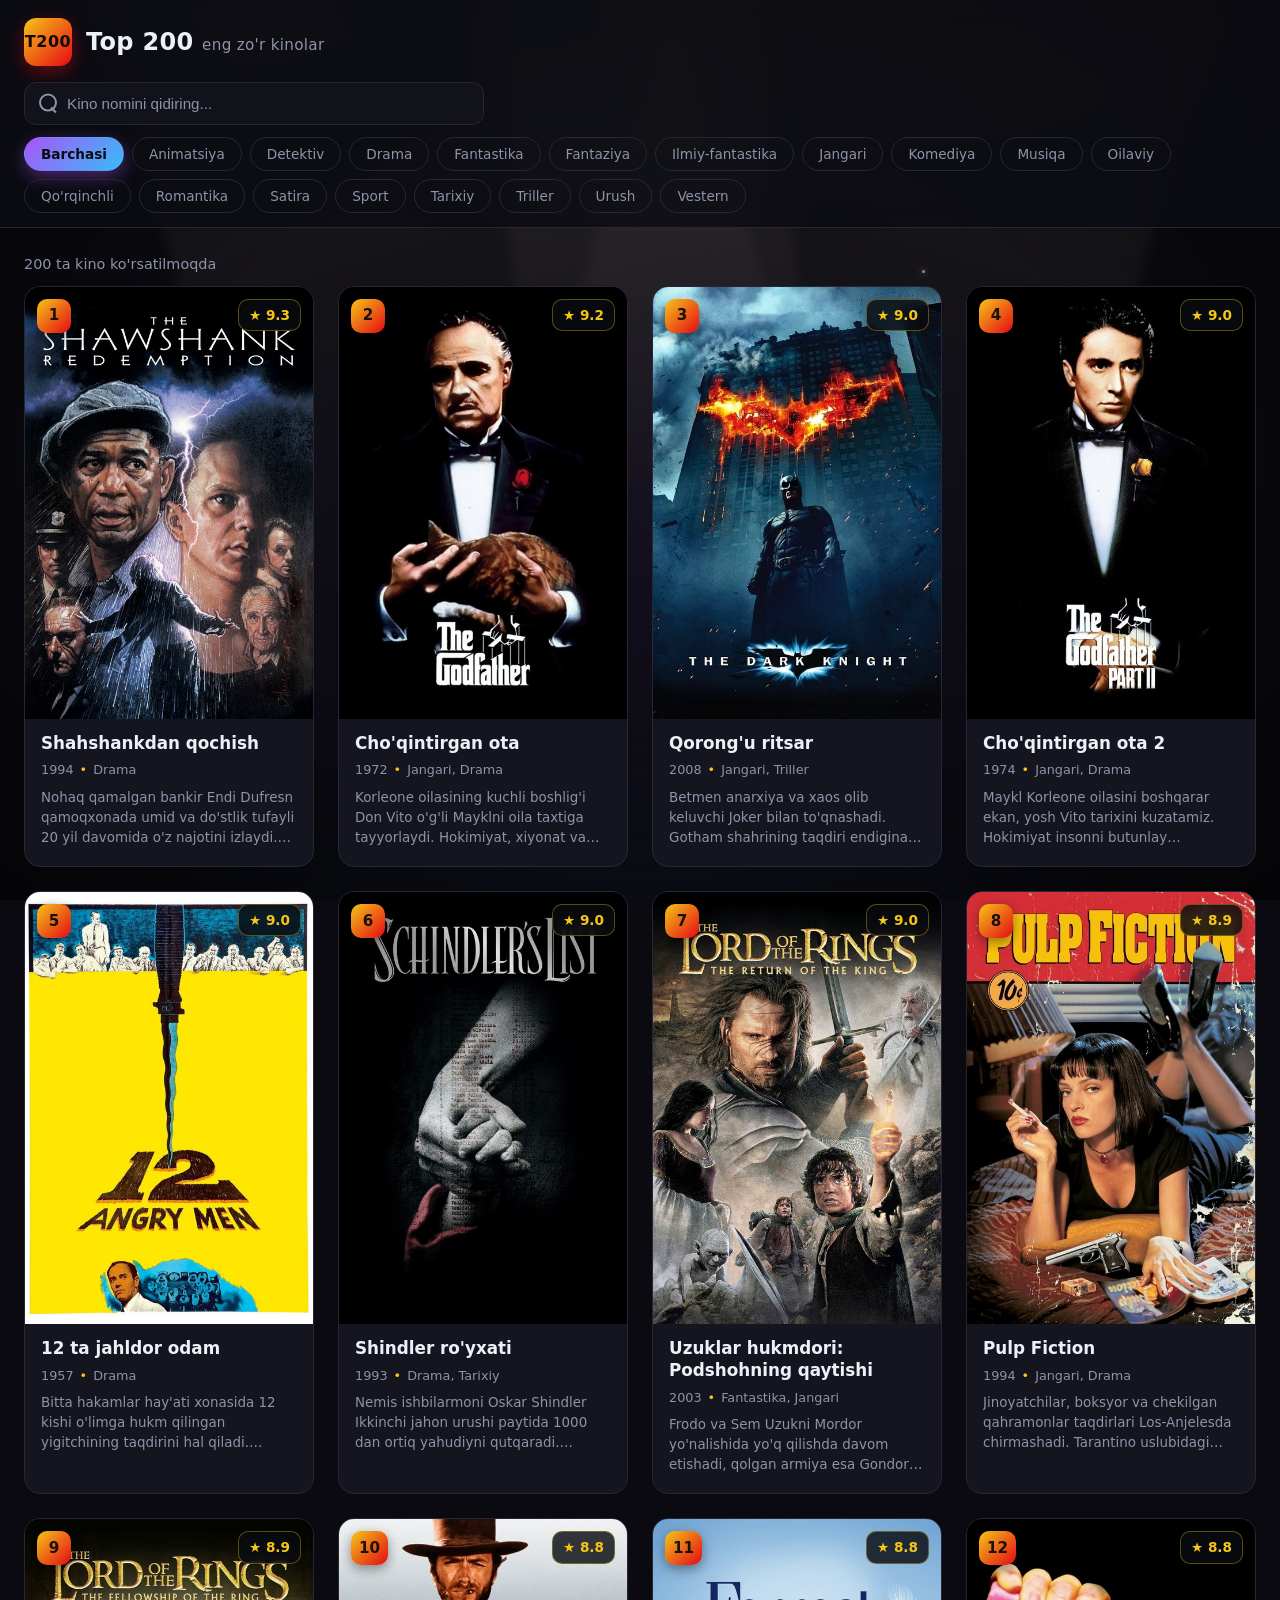
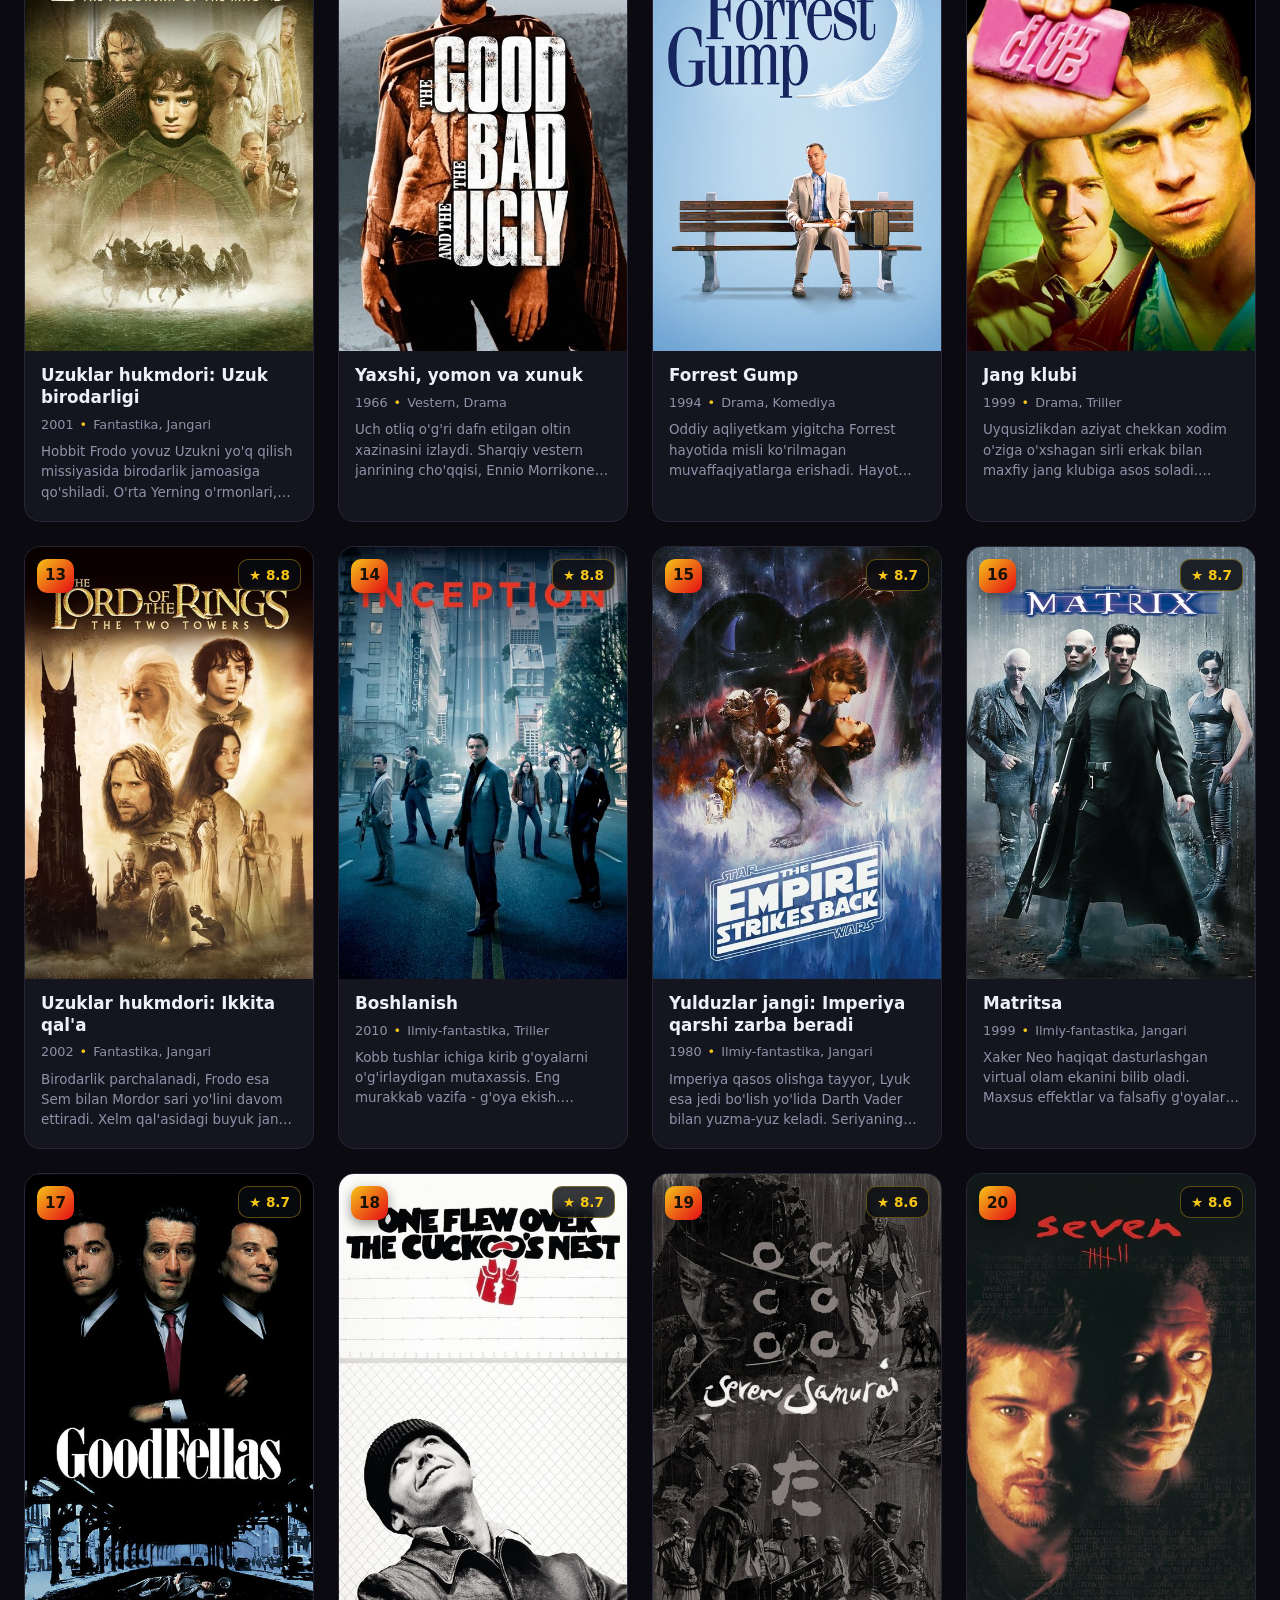
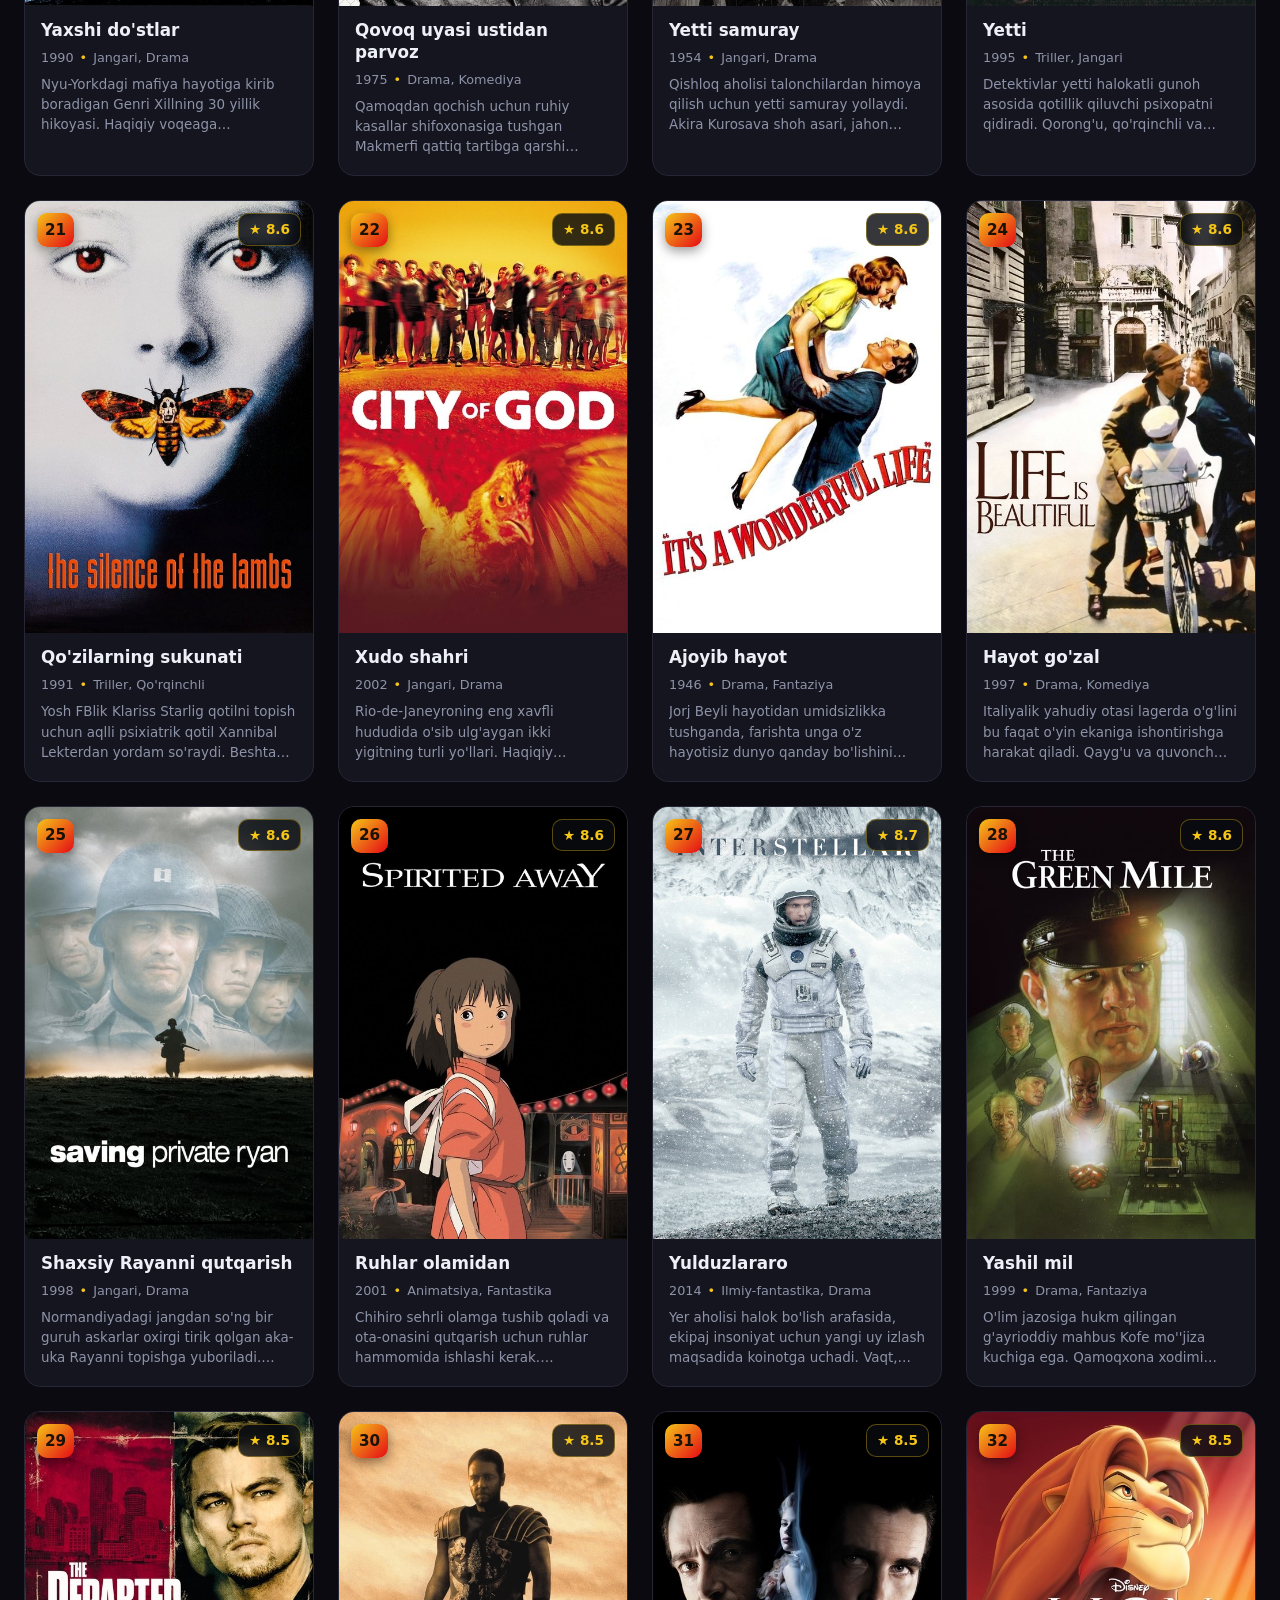
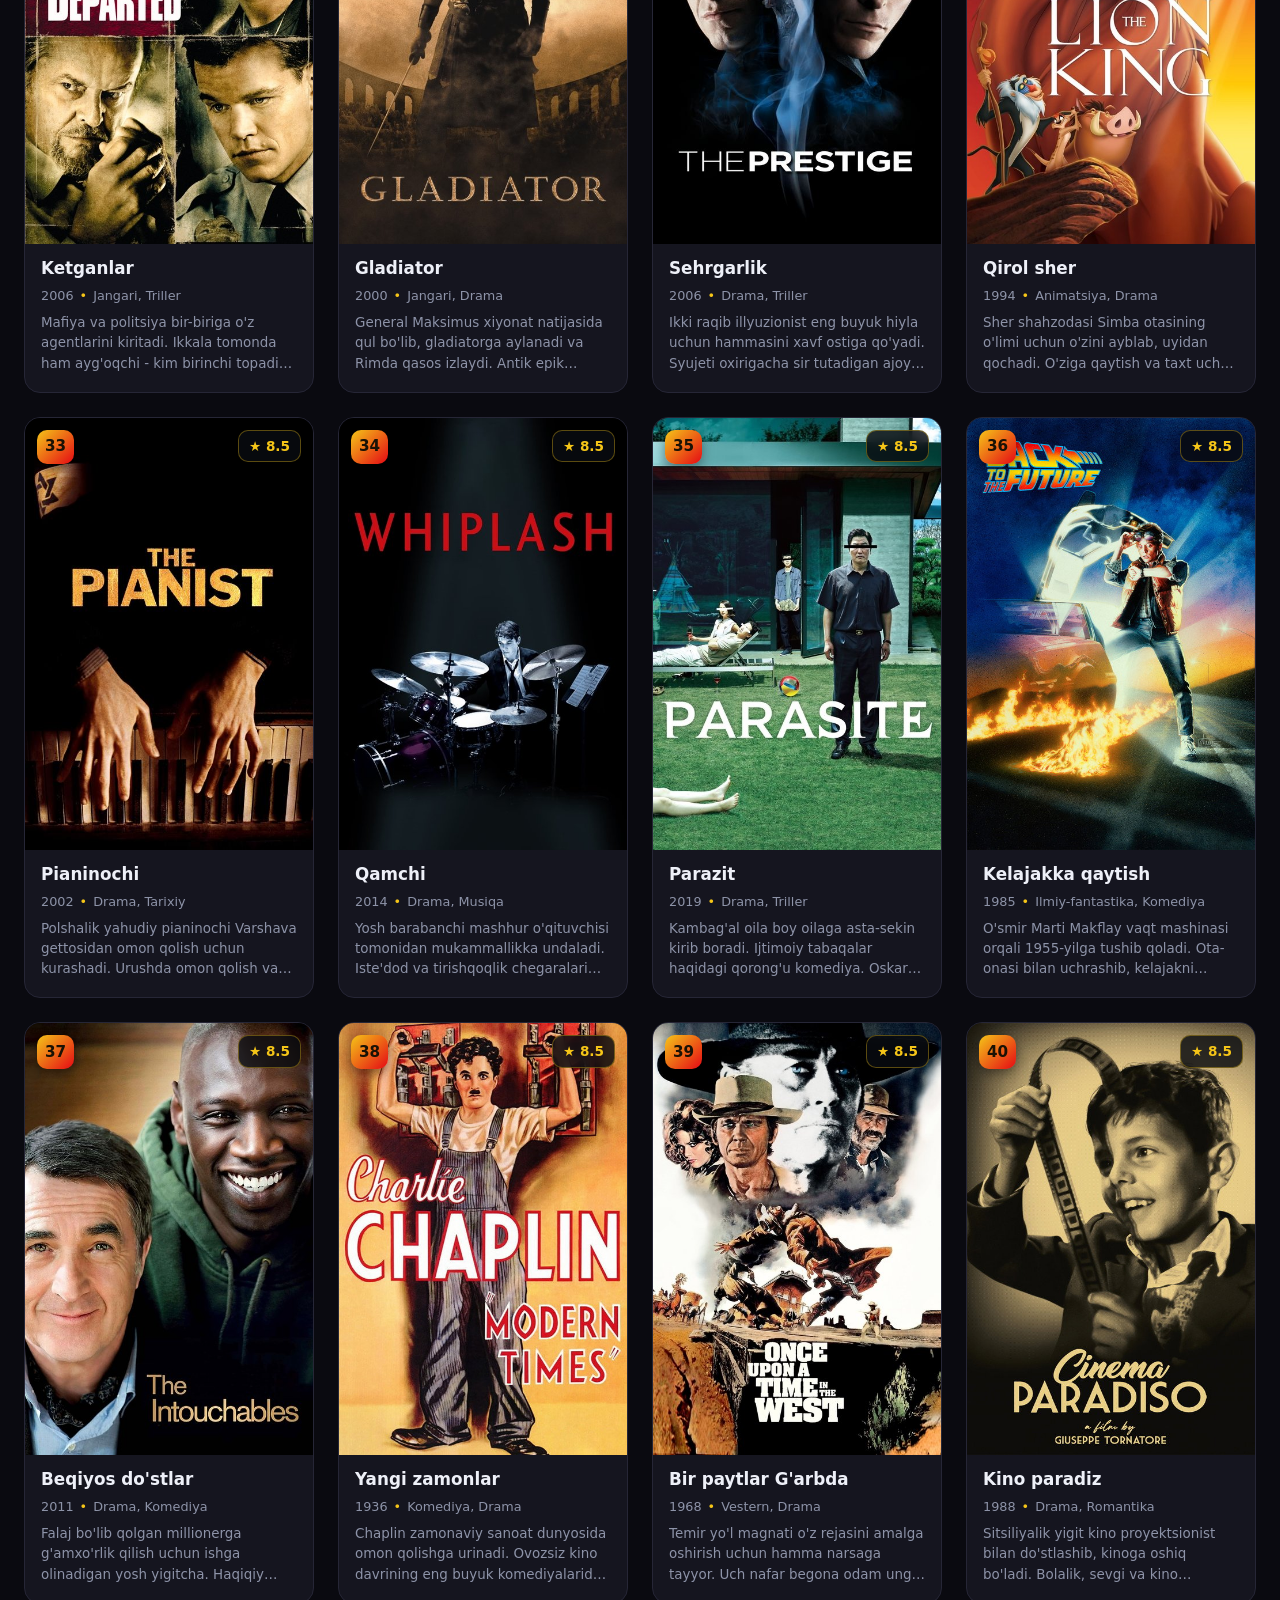
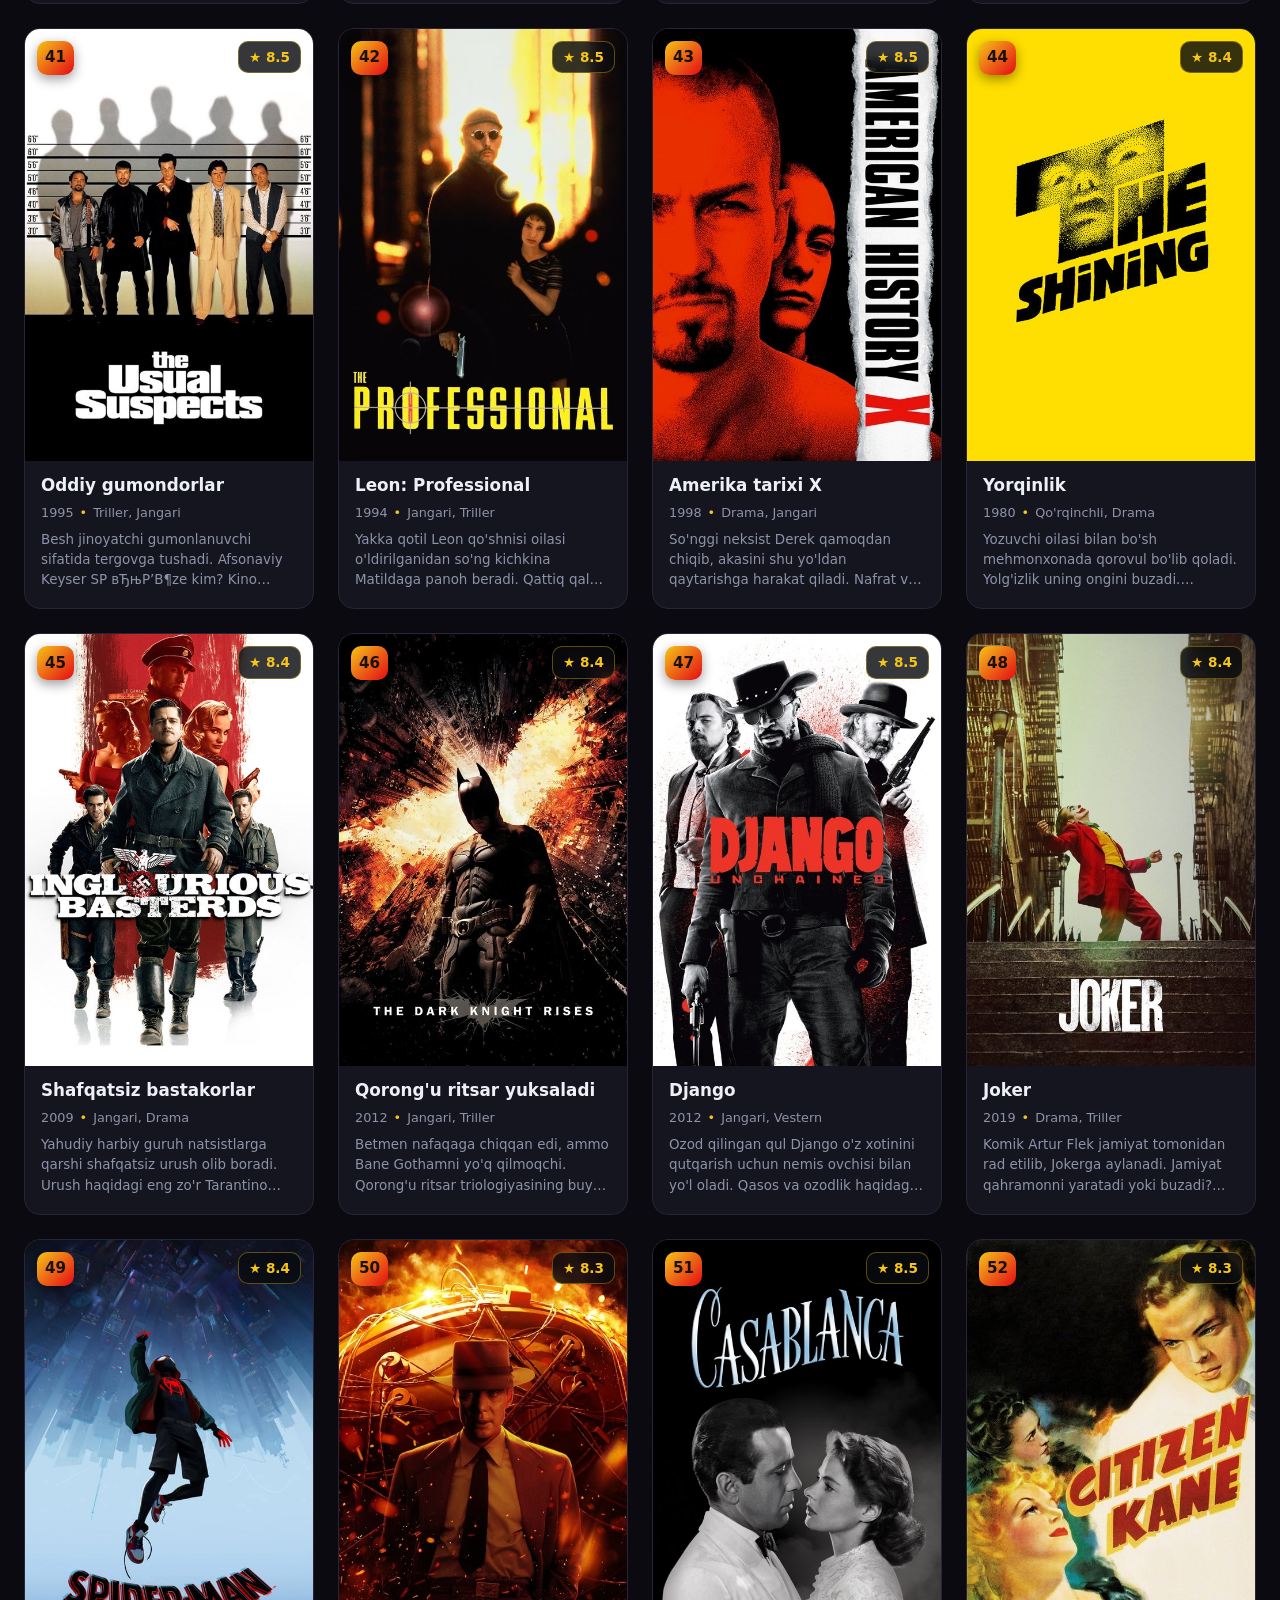
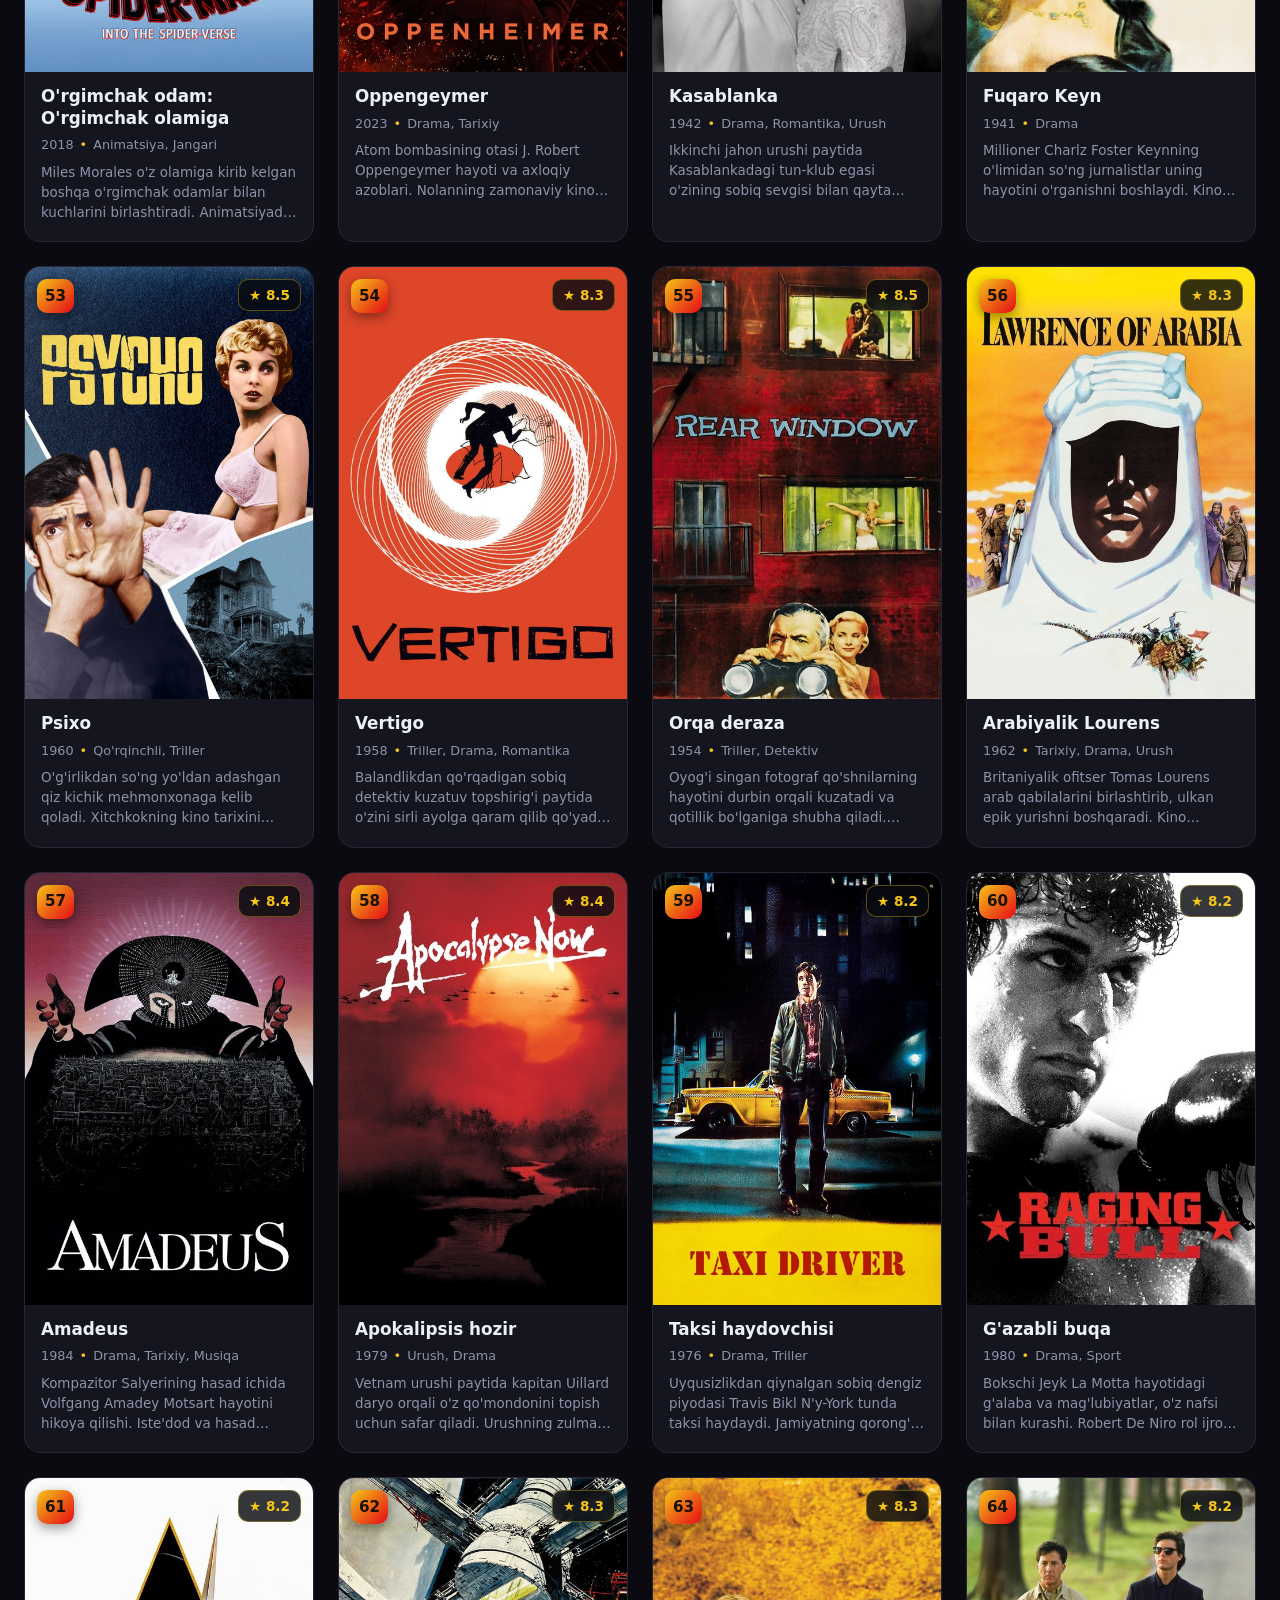
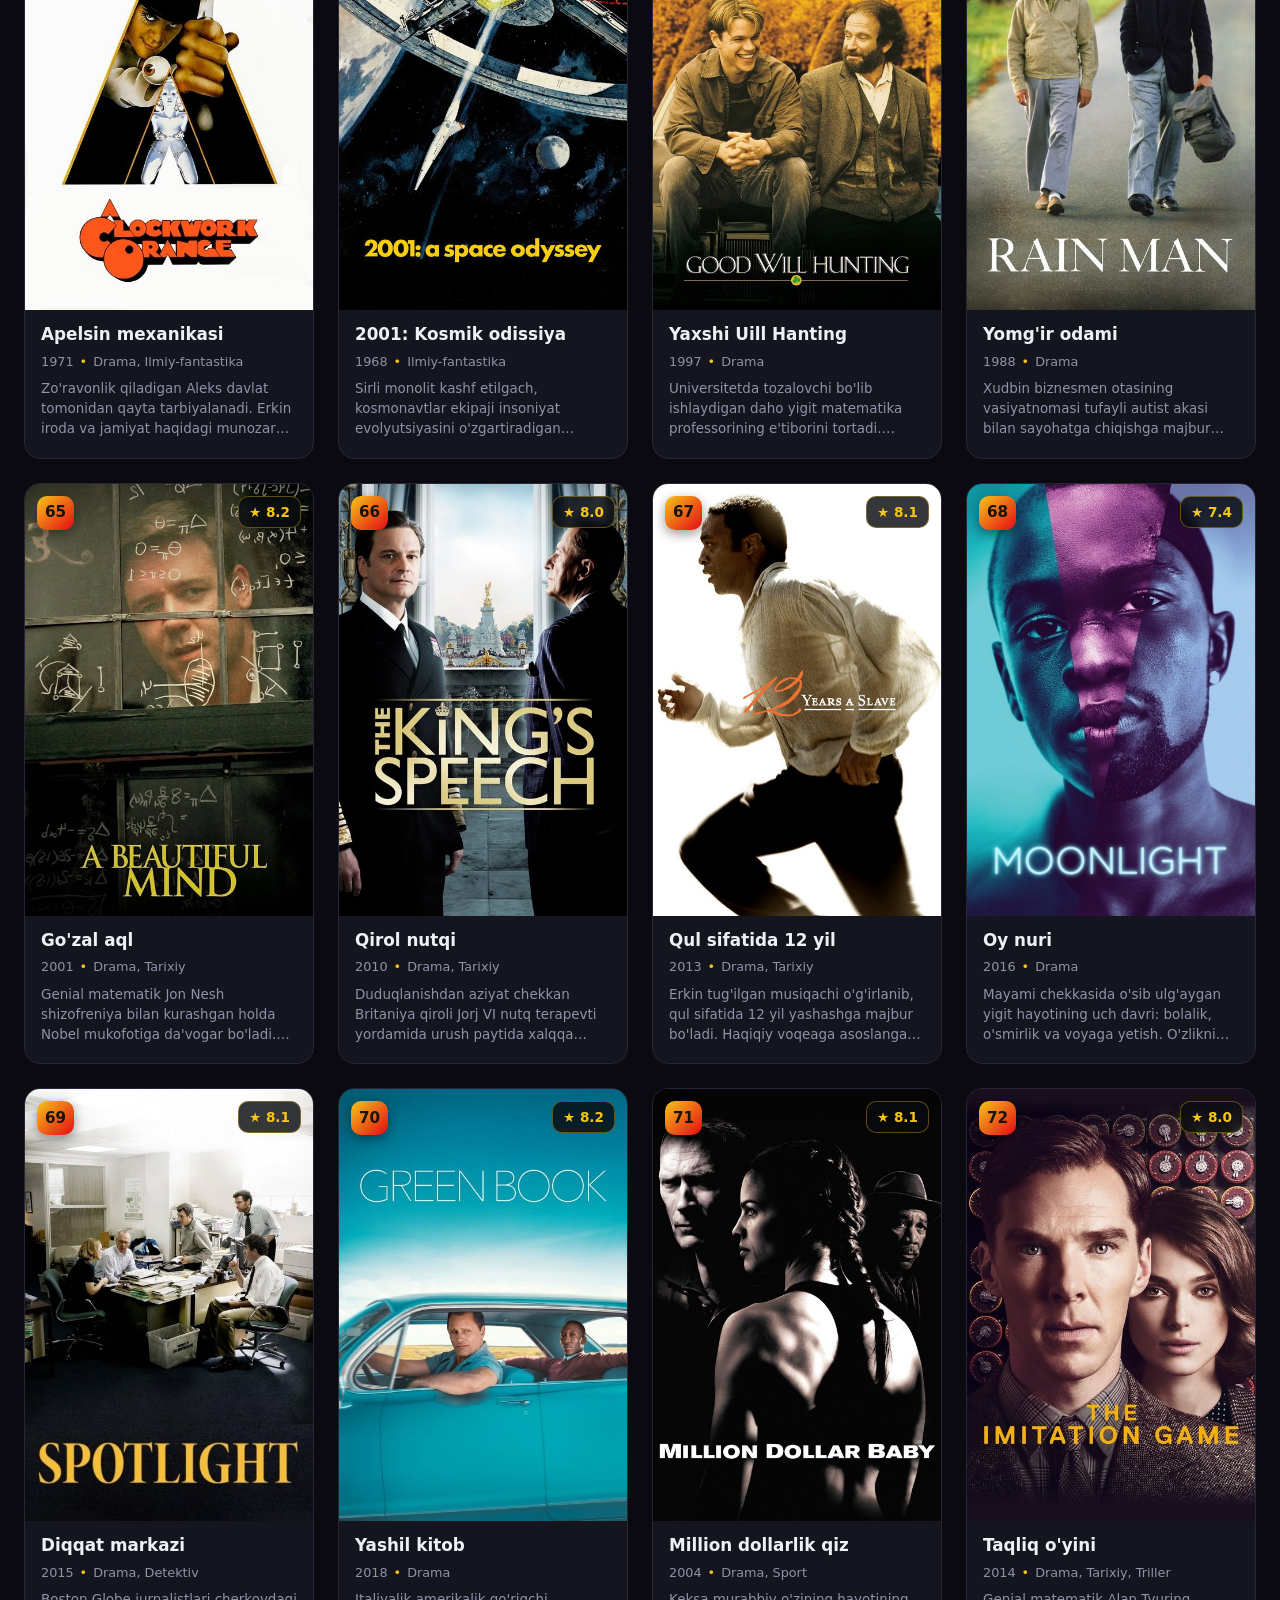
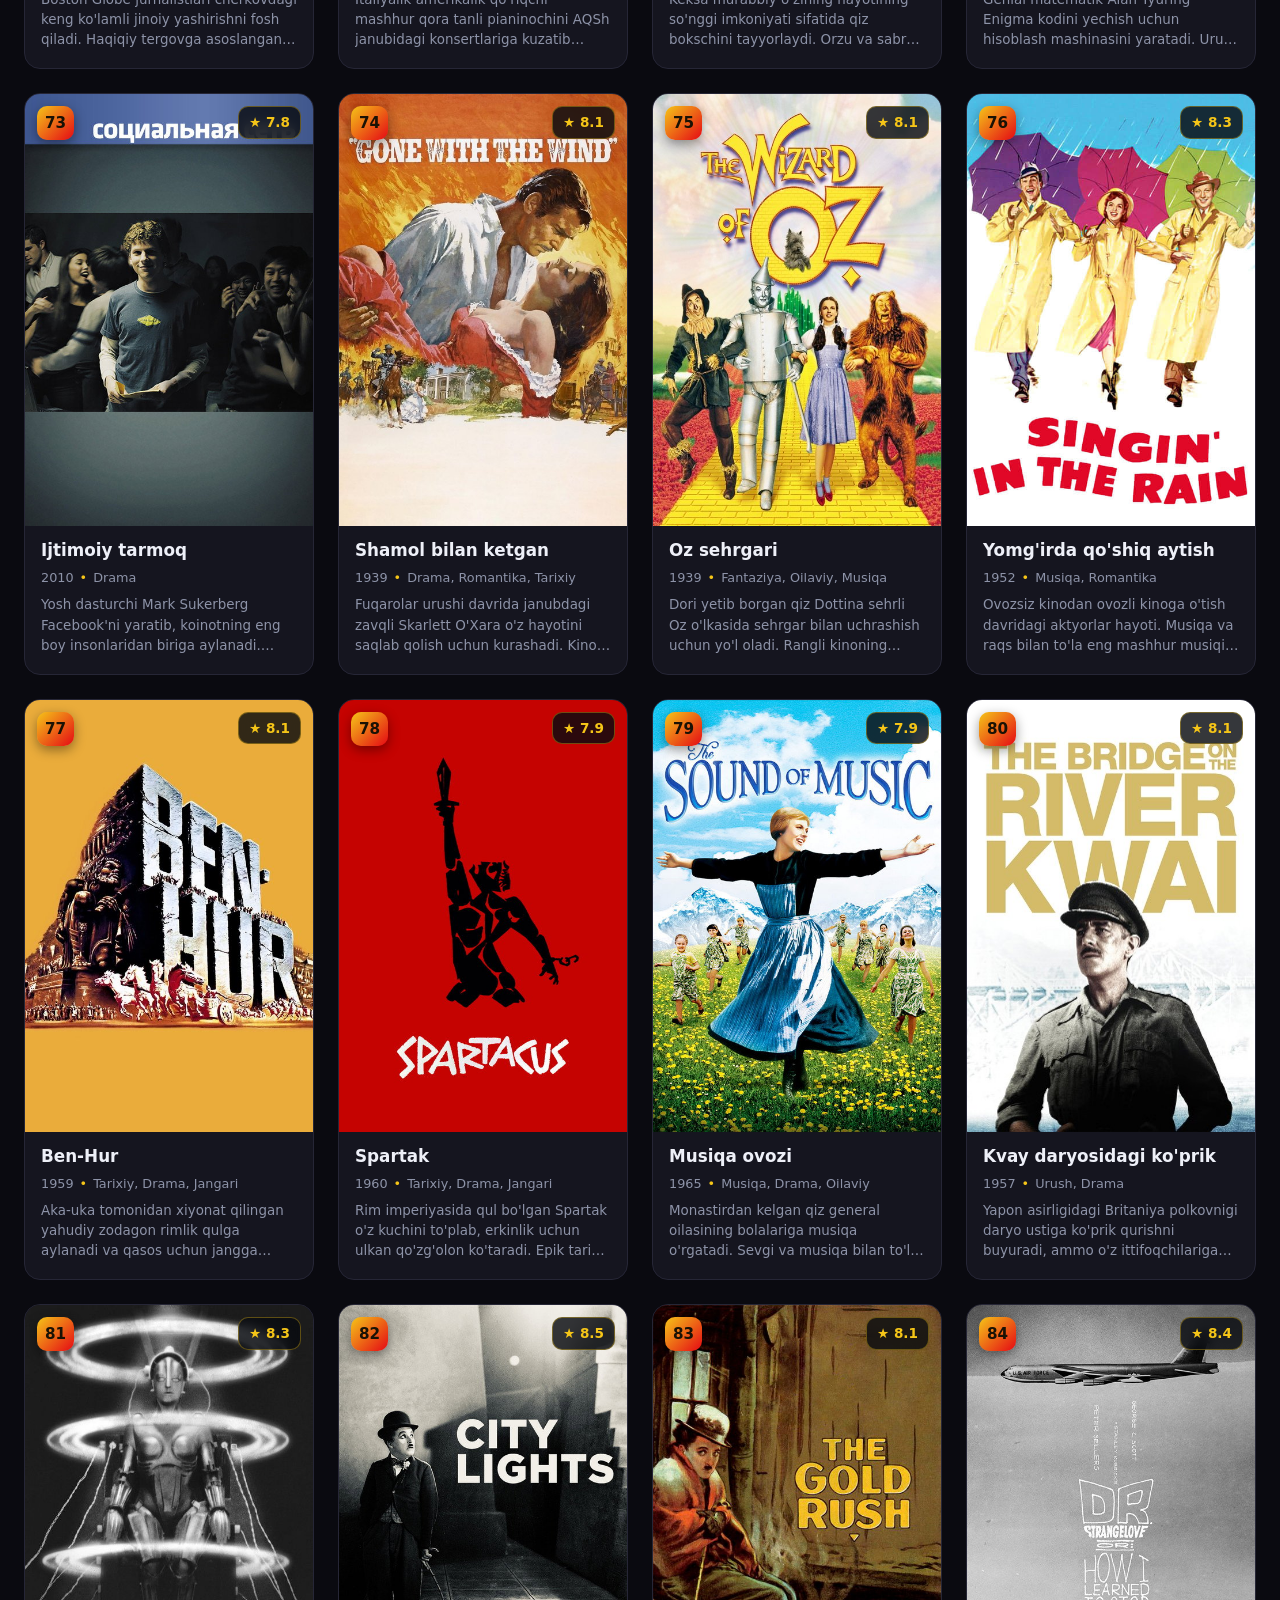
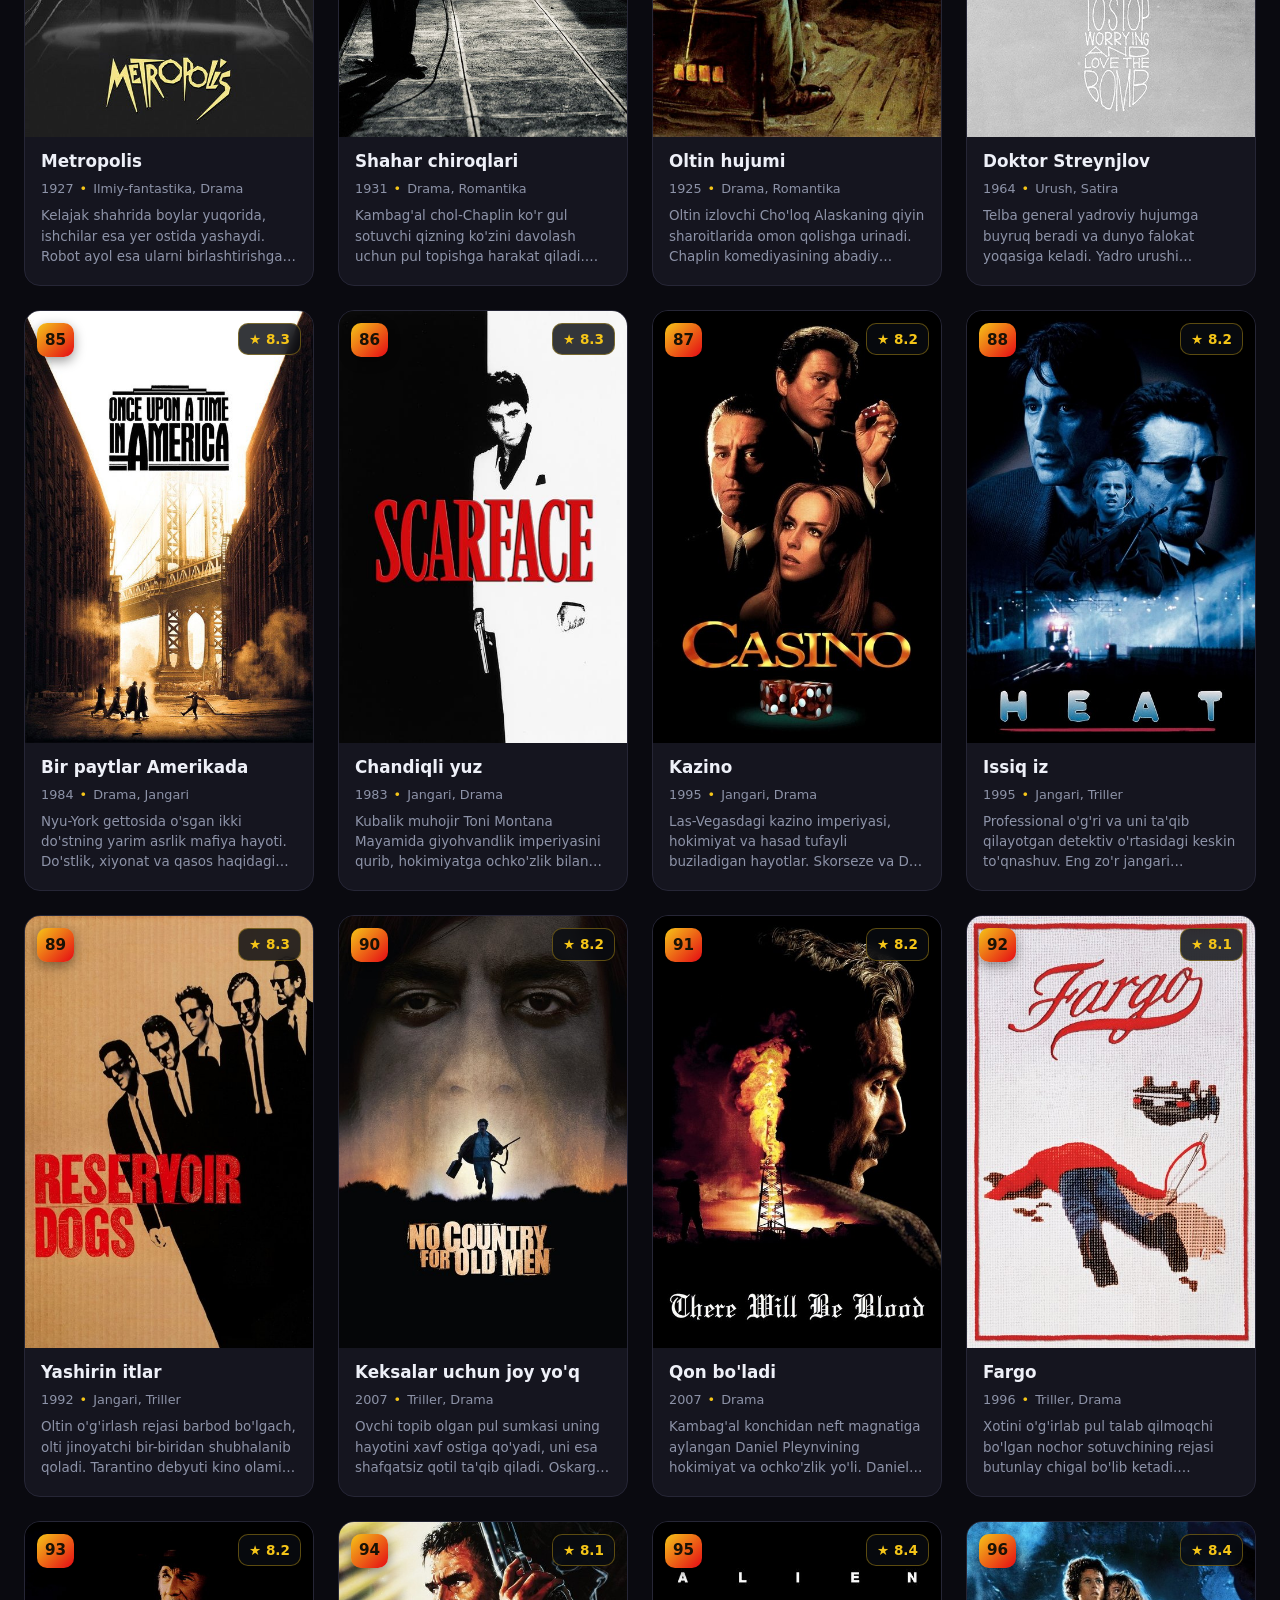
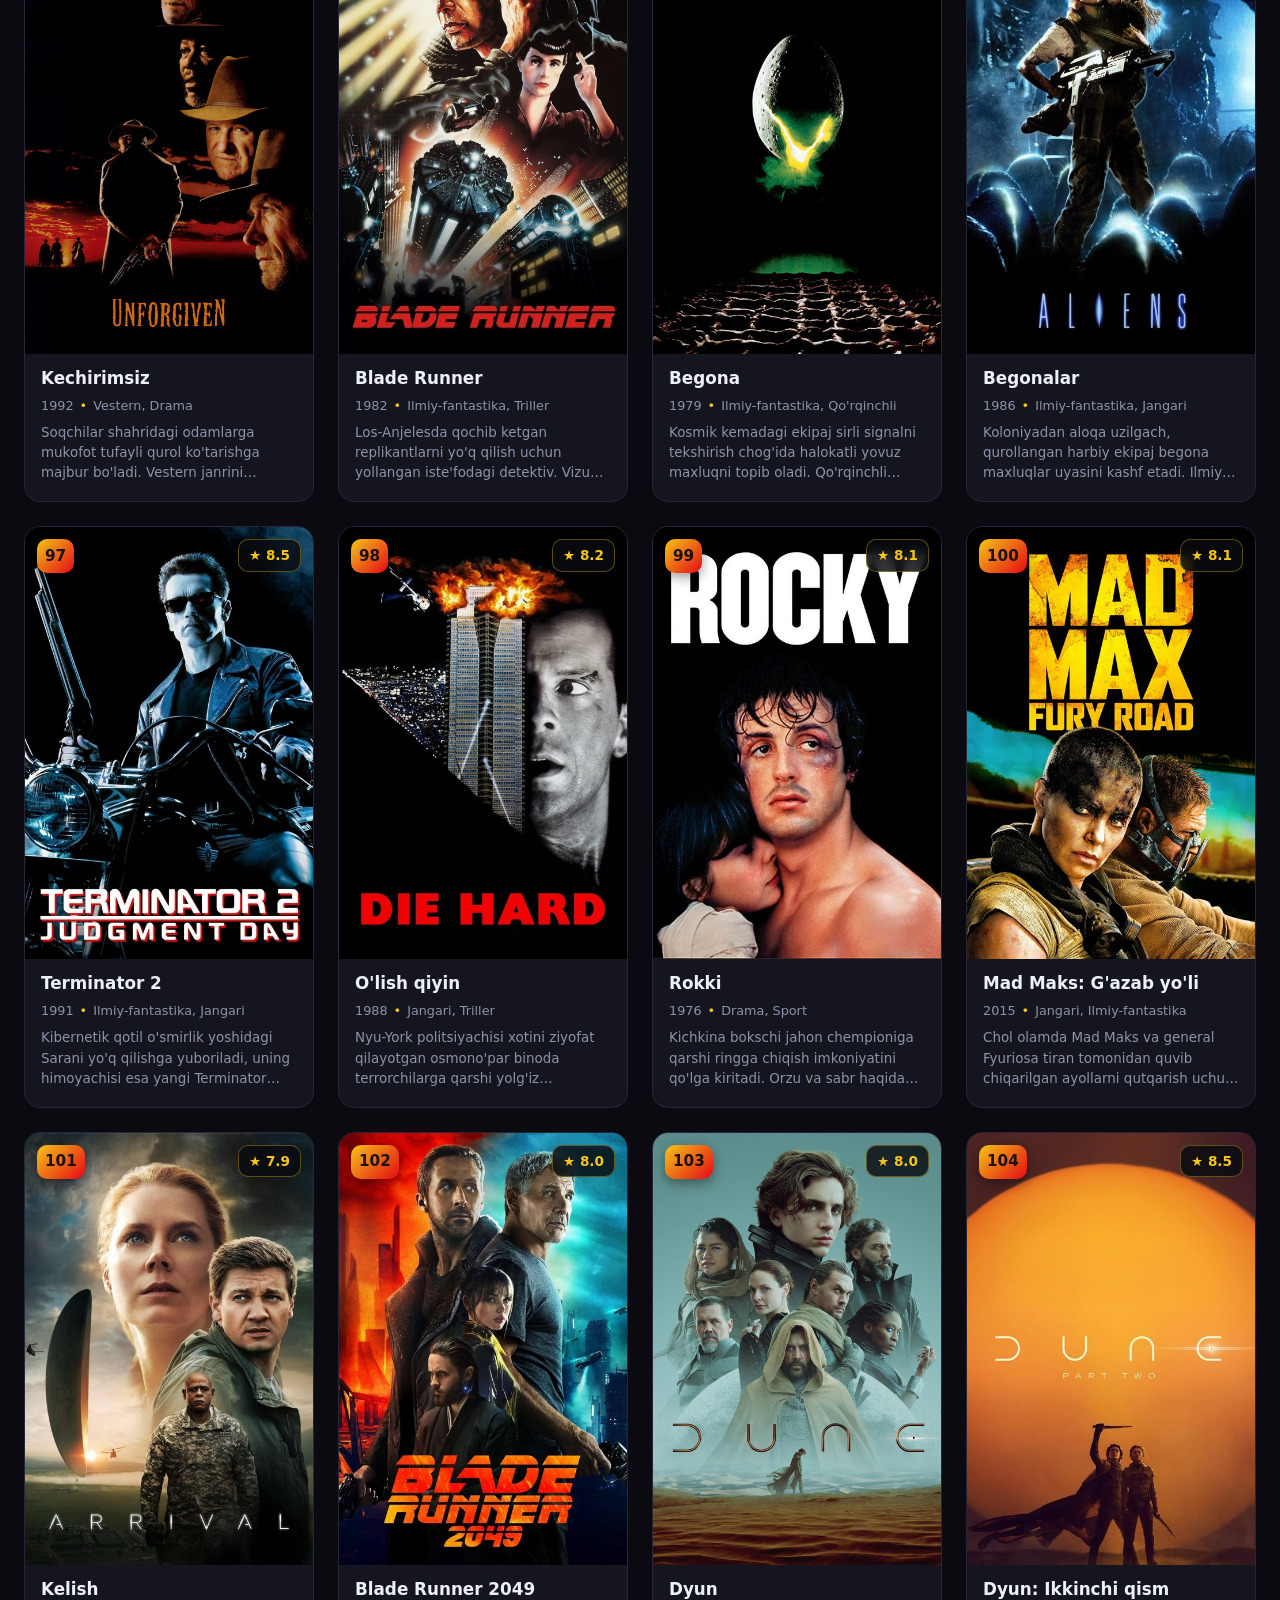
==== index.html @ 1bde1fa0 "Statik sayt (GitHub Pages)" ====
<!DOCTYPE html>
<html lang="uz">
<head>
    <meta charset="UTF-8">
    <meta name="viewport" content="width=device-width, initial-scale=1.0">
    <meta name="description" content="Top 200 eng zo'r kinolar - dunyoning eng yaxshi filmlari reytingi">
    <title>Top 200 eng zo'r kinolar</title>
    <link rel="stylesheet" href="static/css/style.css">
</head>
<body>

    
    <div class="cinema-bg" aria-hidden="true">
        <div class="cinema-beam beam-a"></div>
        <div class="cinema-beam beam-b"></div>
        <div class="cinema-beam beam-c"></div>
        <i class="cinema-particle" style="left:14%; top:38%; animation-delay:0s"></i>
        <i class="cinema-particle" style="left:28%; top:70%; animation-delay:2.4s"></i>
        <i class="cinema-particle" style="left:43%; top:22%; animation-delay:5.1s"></i>
        <i class="cinema-particle" style="left:58%; top:64%; animation-delay:3.2s"></i>
        <i class="cinema-particle" style="left:72%; top:30%; animation-delay:7.6s"></i>
        <i class="cinema-particle" style="left:85%; top:55%; animation-delay:1.3s"></i>
        <i class="cinema-particle" style="left:36%; top:88%; animation-delay:6.4s"></i>
        <i class="cinema-particle" style="left:66%; top:82%; animation-delay:4.8s"></i>
    </div>
    <div class="cinema-vignette" aria-hidden="true"></div>
    <div class="cinema-grain" aria-hidden="true"></div>

    
    <div id="intro" class="intro">
        <div class="intro-content">
            <h1 class="intro-title">TOP <span>200</span></h1>
            <p class="intro-sub">eng zo'r kinolar</p>
        </div>
    </div>

    
    <header class="site-header">
        <div class="container">
            <div class="logo">
                <span class="logo-badge">T200</span>
                <div class="logo-text">
                    <h1>Top 200 <em>eng zo'r kinolar</em></h1>
                </div>
            </div>

            <div class="controls">
                
                <div class="search-wrap">
                    <input type="text" id="search" class="search-input" placeholder="Kino nomini qidiring..." autocomplete="off">
                </div>

                
                <div class="genre-filters" id="genreFilters">
                    <button class="filter-btn active" data-genre="all">Barchasi</button>
                    
                    <button class="filter-btn" data-genre="Animatsiya">Animatsiya</button>
                    
                    <button class="filter-btn" data-genre="Detektiv">Detektiv</button>
                    
                    <button class="filter-btn" data-genre="Drama">Drama</button>
                    
                    <button class="filter-btn" data-genre="Fantastika">Fantastika</button>
                    
                    <button class="filter-btn" data-genre="Fantaziya">Fantaziya</button>
                    
                    <button class="filter-btn" data-genre="Ilmiy-fantastika">Ilmiy-fantastika</button>
                    
                    <button class="filter-btn" data-genre="Jangari">Jangari</button>
                    
                    <button class="filter-btn" data-genre="Komediya">Komediya</button>
                    
                    <button class="filter-btn" data-genre="Musiqa">Musiqa</button>
                    
                    <button class="filter-btn" data-genre="Oilaviy">Oilaviy</button>
                    
                    <button class="filter-btn" data-genre="Qo&#39;rqinchli">Qo&#39;rqinchli</button>
                    
                    <button class="filter-btn" data-genre="Romantika">Romantika</button>
                    
                    <button class="filter-btn" data-genre="Satira">Satira</button>
                    
                    <button class="filter-btn" data-genre="Sport">Sport</button>
                    
                    <button class="filter-btn" data-genre="Tarixiy">Tarixiy</button>
                    
                    <button class="filter-btn" data-genre="Triller">Triller</button>
                    
                    <button class="filter-btn" data-genre="Urush">Urush</button>
                    
                    <button class="filter-btn" data-genre="Vestern">Vestern</button>
                    
                </div>
            </div>
        </div>
    </header>

    
    <main class="container">
        <div class="result-info" id="resultInfo"></div>

        
        <section class="grid" id="grid">
            
            <article class="card"
                     data-rank="1"
                     data-genre="Drama"
                     tabindex="0"
                     role="button"
                     aria-label="Shahshankdan qochish haqida ma'lumot">
                <div class="poster">
                    <img src="static/posters/p01.jpg" alt="Shahshankdan qochish" loading="lazy"
                         onerror="posterFallback(this)">
                    <span class="rank-badge">1</span>
                    <span class="rating-badge">★ 9.3</span>
                </div>
                <div class="card-body">
                    <h3 class="card-title">Shahshankdan qochish</h3>
                    <div class="card-meta">
                        <span>1994</span>
                        <span class="dot">•</span>
                        <span>Drama</span>
                    </div>
                    <p class="card-desc">Nohaq qamalgan bankir Endi Dufresn qamoqxonada umid va do&#39;stlik tufayli 20 yil davomida o&#39;z najotini izlaydi. Tarixdagi eng yaxshi film deb tan olingan durdona.</p>
                </div>
            </article>
            
            <article class="card"
                     data-rank="2"
                     data-genre="Jangari,Drama"
                     tabindex="0"
                     role="button"
                     aria-label="Cho&#39;qintirgan ota haqida ma'lumot">
                <div class="poster">
                    <img src="static/posters/p02.jpg" alt="Cho&#39;qintirgan ota" loading="lazy"
                         onerror="posterFallback(this)">
                    <span class="rank-badge">2</span>
                    <span class="rating-badge">★ 9.2</span>
                </div>
                <div class="card-body">
                    <h3 class="card-title">Cho&#39;qintirgan ota</h3>
                    <div class="card-meta">
                        <span>1972</span>
                        <span class="dot">•</span>
                        <span>Jangari, Drama</span>
                    </div>
                    <p class="card-desc">Korleone oilasining kuchli boshlig&#39;i Don Vito o&#39;g&#39;li Mayklni oila taxtiga tayyorlaydi. Hokimiyat, xiyonat va oila haqidagi abadiy klassika.</p>
                </div>
            </article>
            
            <article class="card"
                     data-rank="3"
                     data-genre="Jangari,Triller"
                     tabindex="0"
                     role="button"
                     aria-label="Qorong&#39;u ritsar haqida ma'lumot">
                <div class="poster">
                    <img src="static/posters/p03.jpg" alt="Qorong&#39;u ritsar" loading="lazy"
                         onerror="posterFallback(this)">
                    <span class="rank-badge">3</span>
                    <span class="rating-badge">★ 9.0</span>
                </div>
                <div class="card-body">
                    <h3 class="card-title">Qorong&#39;u ritsar</h3>
                    <div class="card-meta">
                        <span>2008</span>
                        <span class="dot">•</span>
                        <span>Jangari, Triller</span>
                    </div>
                    <p class="card-desc">Betmen anarxiya va xaos olib keluvchi Joker bilan to&#39;qnashadi. Gotham shahrining taqdiri endigina hal bo&#39;la boshlaydi.</p>
                </div>
            </article>
            
            <article class="card"
                     data-rank="4"
                     data-genre="Jangari,Drama"
                     tabindex="0"
                     role="button"
                     aria-label="Cho&#39;qintirgan ota 2 haqida ma'lumot">
                <div class="poster">
                    <img src="static/posters/p04.jpg" alt="Cho&#39;qintirgan ota 2" loading="lazy"
                         onerror="posterFallback(this)">
                    <span class="rank-badge">4</span>
                    <span class="rating-badge">★ 9.0</span>
                </div>
                <div class="card-body">
                    <h3 class="card-title">Cho&#39;qintirgan ota 2</h3>
                    <div class="card-meta">
                        <span>1974</span>
                        <span class="dot">•</span>
                        <span>Jangari, Drama</span>
                    </div>
                    <p class="card-desc">Maykl Korleone oilasini boshqarar ekan, yosh Vito tarixini kuzatamiz. Hokimiyat insonni butunlay o&#39;zgartirishi mumkin.</p>
                </div>
            </article>
            
            <article class="card"
                     data-rank="5"
                     data-genre="Drama"
                     tabindex="0"
                     role="button"
                     aria-label="12 ta jahldor odam haqida ma'lumot">
                <div class="poster">
                    <img src="static/posters/p05.jpg" alt="12 ta jahldor odam" loading="lazy"
                         onerror="posterFallback(this)">
                    <span class="rank-badge">5</span>
                    <span class="rating-badge">★ 9.0</span>
                </div>
                <div class="card-body">
                    <h3 class="card-title">12 ta jahldor odam</h3>
                    <div class="card-meta">
                        <span>1957</span>
                        <span class="dot">•</span>
                        <span>Drama</span>
                    </div>
                    <p class="card-desc">Bitta hakamlar hay&#39;ati xonasida 12 kishi o&#39;limga hukm qilingan yigitchining taqdirini hal qiladi. Shubha va adolat haqidagi ajoyib psixologik drama.</p>
                </div>
            </article>
            
            <article class="card"
                     data-rank="6"
                     data-genre="Drama,Tarixiy"
                     tabindex="0"
                     role="button"
                     aria-label="Shindler ro&#39;yxati haqida ma'lumot">
                <div class="poster">
                    <img src="static/posters/p06.jpg" alt="Shindler ro&#39;yxati" loading="lazy"
                         onerror="posterFallback(this)">
                    <span class="rank-badge">6</span>
                    <span class="rating-badge">★ 9.0</span>
                </div>
                <div class="card-body">
                    <h3 class="card-title">Shindler ro&#39;yxati</h3>
                    <div class="card-meta">
                        <span>1993</span>
                        <span class="dot">•</span>
                        <span>Drama, Tarixiy</span>
                    </div>
                    <p class="card-desc">Nemis ishbilarmoni Oskar Shindler Ikkinchi jahon urushi paytida 1000 dan ortiq yahudiyni qutqaradi. Insoniyat tarixidagi eng ta&#39;sirchan filmlardan biri.</p>
                </div>
            </article>
            
            <article class="card"
                     data-rank="7"
                     data-genre="Fantastika,Jangari"
                     tabindex="0"
                     role="button"
                     aria-label="Uzuklar hukmdori: Podshohning qaytishi haqida ma'lumot">
                <div class="poster">
                    <img src="static/posters/p07.jpg" alt="Uzuklar hukmdori: Podshohning qaytishi" loading="lazy"
                         onerror="posterFallback(this)">
                    <span class="rank-badge">7</span>
                    <span class="rating-badge">★ 9.0</span>
                </div>
                <div class="card-body">
                    <h3 class="card-title">Uzuklar hukmdori: Podshohning qaytishi</h3>
                    <div class="card-meta">
                        <span>2003</span>
                        <span class="dot">•</span>
                        <span>Fantastika, Jangari</span>
                    </div>
                    <p class="card-desc">Frodo va Sem Uzukni Mordor yo&#39;nalishida yo&#39;q qilishda davom etishadi, qolgan armiya esa Gondor himoyasida jangga tayyorlanadi. Ajoyib epik yakun.</p>
                </div>
            </article>
            
            <article class="card"
                     data-rank="8"
                     data-genre="Jangari,Drama"
                     tabindex="0"
                     role="button"
                     aria-label="Pulp Fiction haqida ma'lumot">
                <div class="poster">
                    <img src="static/posters/p08.jpg" alt="Pulp Fiction" loading="lazy"
                         onerror="posterFallback(this)">
                    <span class="rank-badge">8</span>
                    <span class="rating-badge">★ 8.9</span>
                </div>
                <div class="card-body">
                    <h3 class="card-title">Pulp Fiction</h3>
                    <div class="card-meta">
                        <span>1994</span>
                        <span class="dot">•</span>
                        <span>Jangari, Drama</span>
                    </div>
                    <p class="card-desc">Jinoyatchilar, boksyor va chekilgan qahramonlar taqdirlari Los-Anjelesda chirmashadi. Tarantino uslubidagi noyob va satirik gangster eposi.</p>
                </div>
            </article>
            
            <article class="card"
                     data-rank="9"
                     data-genre="Fantastika,Jangari"
                     tabindex="0"
                     role="button"
                     aria-label="Uzuklar hukmdori: Uzuk birodarligi haqida ma'lumot">
                <div class="poster">
                    <img src="static/posters/p09.jpg" alt="Uzuklar hukmdori: Uzuk birodarligi" loading="lazy"
                         onerror="posterFallback(this)">
                    <span class="rank-badge">9</span>
                    <span class="rating-badge">★ 8.9</span>
                </div>
                <div class="card-body">
                    <h3 class="card-title">Uzuklar hukmdori: Uzuk birodarligi</h3>
                    <div class="card-meta">
                        <span>2001</span>
                        <span class="dot">•</span>
                        <span>Fantastika, Jangari</span>
                    </div>
                    <p class="card-desc">Hobbit Frodo yovuz Uzukni yo&#39;q qilish missiyasida birodarlik jamoasiga qo&#39;shiladi. O&#39;rta Yerning o&#39;rmonlari, tog&#39;lari va janglari bilan sehrli sayohat.</p>
                </div>
            </article>
            
            <article class="card"
                     data-rank="10"
                     data-genre="Vestern,Drama"
                     tabindex="0"
                     role="button"
                     aria-label="Yaxshi, yomon va xunuk haqida ma'lumot">
                <div class="poster">
                    <img src="static/posters/p10.jpg" alt="Yaxshi, yomon va xunuk" loading="lazy"
                         onerror="posterFallback(this)">
                    <span class="rank-badge">10</span>
                    <span class="rating-badge">★ 8.8</span>
                </div>
                <div class="card-body">
                    <h3 class="card-title">Yaxshi, yomon va xunuk</h3>
                    <div class="card-meta">
                        <span>1966</span>
                        <span class="dot">•</span>
                        <span>Vestern, Drama</span>
                    </div>
                    <p class="card-desc">Uch otliq o&#39;g&#39;ri dafn etilgan oltin xazinasini izlaydi. Sharqiy vestern janrining cho&#39;qqisi, Ennio Morrikone musiqasi bilan.</p>
                </div>
            </article>
            
            <article class="card"
                     data-rank="11"
                     data-genre="Drama,Komediya"
                     tabindex="0"
                     role="button"
                     aria-label="Forrest Gump haqida ma'lumot">
                <div class="poster">
                    <img src="static/posters/p11.jpg" alt="Forrest Gump" loading="lazy"
                         onerror="posterFallback(this)">
                    <span class="rank-badge">11</span>
                    <span class="rating-badge">★ 8.8</span>
                </div>
                <div class="card-body">
                    <h3 class="card-title">Forrest Gump</h3>
                    <div class="card-meta">
                        <span>1994</span>
                        <span class="dot">•</span>
                        <span>Drama, Komediya</span>
                    </div>
                    <p class="card-desc">Oddiy aqliyetkam yigitcha Forrest hayotida misli ko&#39;rilmagan muvaffaqiyatlarga erishadi. Hayot limondan limonad qilish haqidagi iliq va kulgili hikoya.</p>
                </div>
            </article>
            
            <article class="card"
                     data-rank="12"
                     data-genre="Drama,Triller"
                     tabindex="0"
                     role="button"
                     aria-label="Jang klubi haqida ma'lumot">
                <div class="poster">
                    <img src="static/posters/p12.jpg" alt="Jang klubi" loading="lazy"
                         onerror="posterFallback(this)">
                    <span class="rank-badge">12</span>
                    <span class="rating-badge">★ 8.8</span>
                </div>
                <div class="card-body">
                    <h3 class="card-title">Jang klubi</h3>
                    <div class="card-meta">
                        <span>1999</span>
                        <span class="dot">•</span>
                        <span>Drama, Triller</span>
                    </div>
                    <p class="card-desc">Uyqusizlikdan aziyat chekkan xodim o&#39;ziga o&#39;xshagan sirli erkak bilan maxfiy jang klubiga asos soladi. Iste&#39;mol jamiyati va o&#39;zlikni topish haqida.</p>
                </div>
            </article>
            
            <article class="card"
                     data-rank="13"
                     data-genre="Fantastika,Jangari"
                     tabindex="0"
                     role="button"
                     aria-label="Uzuklar hukmdori: Ikkita qal&#39;a haqida ma'lumot">
                <div class="poster">
                    <img src="static/posters/p13.jpg" alt="Uzuklar hukmdori: Ikkita qal&#39;a" loading="lazy"
                         onerror="posterFallback(this)">
                    <span class="rank-badge">13</span>
                    <span class="rating-badge">★ 8.8</span>
                </div>
                <div class="card-body">
                    <h3 class="card-title">Uzuklar hukmdori: Ikkita qal&#39;a</h3>
                    <div class="card-meta">
                        <span>2002</span>
                        <span class="dot">•</span>
                        <span>Fantastika, Jangari</span>
                    </div>
                    <p class="card-desc">Birodarlik parchalanadi, Frodo esa Sem bilan Mordor sari yo&#39;lini davom ettiradi. Xelm qal&#39;asidagi buyuk jang esa kino tarixiga kiradi.</p>
                </div>
            </article>
            
            <article class="card"
                     data-rank="14"
                     data-genre="Ilmiy-fantastika,Triller"
                     tabindex="0"
                     role="button"
                     aria-label="Boshlanish haqida ma'lumot">
                <div class="poster">
                    <img src="static/posters/p14.jpg" alt="Boshlanish" loading="lazy"
                         onerror="posterFallback(this)">
                    <span class="rank-badge">14</span>
                    <span class="rating-badge">★ 8.8</span>
                </div>
                <div class="card-body">
                    <h3 class="card-title">Boshlanish</h3>
                    <div class="card-meta">
                        <span>2010</span>
                        <span class="dot">•</span>
                        <span>Ilmiy-fantastika, Triller</span>
                    </div>
                    <p class="card-desc">Kobb tushlar ichiga kirib g&#39;oyalarni o&#39;g&#39;irlaydigan mutaxassis. Eng murakkab vazifa - g&#39;oya ekish. Tushlar qatlamlari va vaqt haqidagi genial triller.</p>
                </div>
            </article>
            
            <article class="card"
                     data-rank="15"
                     data-genre="Ilmiy-fantastika,Jangari"
                     tabindex="0"
                     role="button"
                     aria-label="Yulduzlar jangi: Imperiya qarshi zarba beradi haqida ma'lumot">
                <div class="poster">
                    <img src="static/posters/p15.jpg" alt="Yulduzlar jangi: Imperiya qarshi zarba beradi" loading="lazy"
                         onerror="posterFallback(this)">
                    <span class="rank-badge">15</span>
                    <span class="rating-badge">★ 8.7</span>
                </div>
                <div class="card-body">
                    <h3 class="card-title">Yulduzlar jangi: Imperiya qarshi zarba beradi</h3>
                    <div class="card-meta">
                        <span>1980</span>
                        <span class="dot">•</span>
                        <span>Ilmiy-fantastika, Jangari</span>
                    </div>
                    <p class="card-desc">Imperiya qasos olishga tayyor, Lyuk esa jedi bo&#39;lish yo&#39;lida Darth Vader bilan yuzma-yuz keladi. Seriyaning eng sevimli epizodi.</p>
                </div>
            </article>
            
            <article class="card"
                     data-rank="16"
                     data-genre="Ilmiy-fantastika,Jangari"
                     tabindex="0"
                     role="button"
                     aria-label="Matritsa haqida ma'lumot">
                <div class="poster">
                    <img src="static/posters/p16.jpg" alt="Matritsa" loading="lazy"
                         onerror="posterFallback(this)">
                    <span class="rank-badge">16</span>
                    <span class="rating-badge">★ 8.7</span>
                </div>
                <div class="card-body">
                    <h3 class="card-title">Matritsa</h3>
                    <div class="card-meta">
                        <span>1999</span>
                        <span class="dot">•</span>
                        <span>Ilmiy-fantastika, Jangari</span>
                    </div>
                    <p class="card-desc">Xaker Neo haqiqat dasturlashgan virtual olam ekanini bilib oladi. Maxsus effektlar va falsafiy g&#39;oyalar bilan kino olamida inqilob qilgan film.</p>
                </div>
            </article>
            
            <article class="card"
                     data-rank="17"
                     data-genre="Jangari,Drama"
                     tabindex="0"
                     role="button"
                     aria-label="Yaxshi do&#39;stlar haqida ma'lumot">
                <div class="poster">
                    <img src="static/posters/p17.jpg" alt="Yaxshi do&#39;stlar" loading="lazy"
                         onerror="posterFallback(this)">
                    <span class="rank-badge">17</span>
                    <span class="rating-badge">★ 8.7</span>
                </div>
                <div class="card-body">
                    <h3 class="card-title">Yaxshi do&#39;stlar</h3>
                    <div class="card-meta">
                        <span>1990</span>
                        <span class="dot">•</span>
                        <span>Jangari, Drama</span>
                    </div>
                    <p class="card-desc">Nyu-Yorkdagi mafiya hayotiga kirib boradigan Genri Xillning 30 yillik hikoyasi. Haqiqiy voqeaga asoslangan eng zo&#39;r gangster filmlaridan.</p>
                </div>
            </article>
            
            <article class="card"
                     data-rank="18"
                     data-genre="Drama,Komediya"
                     tabindex="0"
                     role="button"
                     aria-label="Qovoq uyasi ustidan parvoz haqida ma'lumot">
                <div class="poster">
                    <img src="static/posters/p18.jpg" alt="Qovoq uyasi ustidan parvoz" loading="lazy"
                         onerror="posterFallback(this)">
                    <span class="rank-badge">18</span>
                    <span class="rating-badge">★ 8.7</span>
                </div>
                <div class="card-body">
                    <h3 class="card-title">Qovoq uyasi ustidan parvoz</h3>
                    <div class="card-meta">
                        <span>1975</span>
                        <span class="dot">•</span>
                        <span>Drama, Komediya</span>
                    </div>
                    <p class="card-desc">Qamoqdan qochish uchun ruhiy kasallar shifoxonasiga tushgan Makmerfi qattiq tartibga qarshi chiqadi. Erkinlik va inson ruhi haqidagi klassika.</p>
                </div>
            </article>
            
            <article class="card"
                     data-rank="19"
                     data-genre="Jangari,Drama"
                     tabindex="0"
                     role="button"
                     aria-label="Yetti samuray haqida ma'lumot">
                <div class="poster">
                    <img src="static/posters/p19.jpg" alt="Yetti samuray" loading="lazy"
                         onerror="posterFallback(this)">
                    <span class="rank-badge">19</span>
                    <span class="rating-badge">★ 8.6</span>
                </div>
                <div class="card-body">
                    <h3 class="card-title">Yetti samuray</h3>
                    <div class="card-meta">
                        <span>1954</span>
                        <span class="dot">•</span>
                        <span>Jangari, Drama</span>
                    </div>
                    <p class="card-desc">Qishloq aholisi talonchilardan himoya qilish uchun yetti samuray yollaydi. Akira Kurosava shoh asari, jahon kinosiga ulkan ta&#39;sir ko&#39;rsatgan.</p>
                </div>
            </article>
            
            <article class="card"
                     data-rank="20"
                     data-genre="Triller,Jangari"
                     tabindex="0"
                     role="button"
                     aria-label="Yetti haqida ma'lumot">
                <div class="poster">
                    <img src="static/posters/p20.jpg" alt="Yetti" loading="lazy"
                         onerror="posterFallback(this)">
                    <span class="rank-badge">20</span>
                    <span class="rating-badge">★ 8.6</span>
                </div>
                <div class="card-body">
                    <h3 class="card-title">Yetti</h3>
                    <div class="card-meta">
                        <span>1995</span>
                        <span class="dot">•</span>
                        <span>Triller, Jangari</span>
                    </div>
                    <p class="card-desc">Detektivlar yetti halokatli gunoh asosida qotillik qiluvchi psixopatni qidiradi. Qorong&#39;u, qo&#39;rqinchli va ajoyib yakunli triller.</p>
                </div>
            </article>
            
            <article class="card"
                     data-rank="21"
                     data-genre="Triller,Qo&#39;rqinchli"
                     tabindex="0"
                     role="button"
                     aria-label="Qo&#39;zilarning sukunati haqida ma'lumot">
                <div class="poster">
                    <img src="static/posters/p21.jpg" alt="Qo&#39;zilarning sukunati" loading="lazy"
                         onerror="posterFallback(this)">
                    <span class="rank-badge">21</span>
                    <span class="rating-badge">★ 8.6</span>
                </div>
                <div class="card-body">
                    <h3 class="card-title">Qo&#39;zilarning sukunati</h3>
                    <div class="card-meta">
                        <span>1991</span>
                        <span class="dot">•</span>
                        <span>Triller, Qo&#39;rqinchli</span>
                    </div>
                    <p class="card-desc">Yosh FBlik Klariss Starlig qotilni topish uchun aqlli psixiatrik qotil Xannibal Lekterdan yordam so&#39;raydi. Beshta Oskar yutgan psixologik triller.</p>
                </div>
            </article>
            
            <article class="card"
                     data-rank="22"
                     data-genre="Jangari,Drama"
                     tabindex="0"
                     role="button"
                     aria-label="Xudo shahri haqida ma'lumot">
                <div class="poster">
                    <img src="static/posters/p22.jpg" alt="Xudo shahri" loading="lazy"
                         onerror="posterFallback(this)">
                    <span class="rank-badge">22</span>
                    <span class="rating-badge">★ 8.6</span>
                </div>
                <div class="card-body">
                    <h3 class="card-title">Xudo shahri</h3>
                    <div class="card-meta">
                        <span>2002</span>
                        <span class="dot">•</span>
                        <span>Jangari, Drama</span>
                    </div>
                    <p class="card-desc">Rio-de-Janeyroning eng xavfli hududida o&#39;sib ulg&#39;aygan ikki yigitning turli yo&#39;llari. Haqiqiy hodisalarga asoslangan portlovchi drama.</p>
                </div>
            </article>
            
            <article class="card"
                     data-rank="23"
                     data-genre="Drama,Fantaziya"
                     tabindex="0"
                     role="button"
                     aria-label="Ajoyib hayot haqida ma'lumot">
                <div class="poster">
                    <img src="static/posters/p23.jpg" alt="Ajoyib hayot" loading="lazy"
                         onerror="posterFallback(this)">
                    <span class="rank-badge">23</span>
                    <span class="rating-badge">★ 8.6</span>
                </div>
                <div class="card-body">
                    <h3 class="card-title">Ajoyib hayot</h3>
                    <div class="card-meta">
                        <span>1946</span>
                        <span class="dot">•</span>
                        <span>Drama, Fantaziya</span>
                    </div>
                    <p class="card-desc">Jorj Beyli hayotidan umidsizlikka tushganda, farishta unga o&#39;z hayotisiz dunyo qanday bo&#39;lishini ko&#39;rsatadi. Rojdestvo klassikasi.</p>
                </div>
            </article>
            
            <article class="card"
                     data-rank="24"
                     data-genre="Drama,Komediya"
                     tabindex="0"
                     role="button"
                     aria-label="Hayot go&#39;zal haqida ma'lumot">
                <div class="poster">
                    <img src="static/posters/p24.jpg" alt="Hayot go&#39;zal" loading="lazy"
                         onerror="posterFallback(this)">
                    <span class="rank-badge">24</span>
                    <span class="rating-badge">★ 8.6</span>
                </div>
                <div class="card-body">
                    <h3 class="card-title">Hayot go&#39;zal</h3>
                    <div class="card-meta">
                        <span>1997</span>
                        <span class="dot">•</span>
                        <span>Drama, Komediya</span>
                    </div>
                    <p class="card-desc">Italiyalik yahudiy otasi lagerda o&#39;g&#39;lini bu faqat o&#39;yin ekaniga ishontirishga harakat qiladi. Qayg&#39;u va quvonch uyg&#39;unlashgan yurakni ezadigan film.</p>
                </div>
            </article>
            
            <article class="card"
                     data-rank="25"
                     data-genre="Jangari,Drama"
                     tabindex="0"
                     role="button"
                     aria-label="Shaxsiy Rayanni qutqarish haqida ma'lumot">
                <div class="poster">
                    <img src="static/posters/p25.jpg" alt="Shaxsiy Rayanni qutqarish" loading="lazy"
                         onerror="posterFallback(this)">
                    <span class="rank-badge">25</span>
                    <span class="rating-badge">★ 8.6</span>
                </div>
                <div class="card-body">
                    <h3 class="card-title">Shaxsiy Rayanni qutqarish</h3>
                    <div class="card-meta">
                        <span>1998</span>
                        <span class="dot">•</span>
                        <span>Jangari, Drama</span>
                    </div>
                    <p class="card-desc">Normandiyadagi jangdan so&#39;ng bir guruh askarlar oxirgi tirik qolgan aka-uka Rayanni topishga yuboriladi. Urush kinosida inqilob qilgan film.</p>
                </div>
            </article>
            
            <article class="card"
                     data-rank="26"
                     data-genre="Animatsiya,Fantastika"
                     tabindex="0"
                     role="button"
                     aria-label="Ruhlar olamidan haqida ma'lumot">
                <div class="poster">
                    <img src="static/posters/p26.jpg" alt="Ruhlar olamidan" loading="lazy"
                         onerror="posterFallback(this)">
                    <span class="rank-badge">26</span>
                    <span class="rating-badge">★ 8.6</span>
                </div>
                <div class="card-body">
                    <h3 class="card-title">Ruhlar olamidan</h3>
                    <div class="card-meta">
                        <span>2001</span>
                        <span class="dot">•</span>
                        <span>Animatsiya, Fantastika</span>
                    </div>
                    <p class="card-desc">Chihiro sehrli olamga tushib qoladi va ota-onasini qutqarish uchun ruhlar hammomida ishlashi kerak. Miyazakining eng mashhur animatsiyasi.</p>
                </div>
            </article>
            
            <article class="card"
                     data-rank="27"
                     data-genre="Ilmiy-fantastika,Drama"
                     tabindex="0"
                     role="button"
                     aria-label="Yulduzlararo haqida ma'lumot">
                <div class="poster">
                    <img src="static/posters/p27.jpg" alt="Yulduzlararo" loading="lazy"
                         onerror="posterFallback(this)">
                    <span class="rank-badge">27</span>
                    <span class="rating-badge">★ 8.7</span>
                </div>
                <div class="card-body">
                    <h3 class="card-title">Yulduzlararo</h3>
                    <div class="card-meta">
                        <span>2014</span>
                        <span class="dot">•</span>
                        <span>Ilmiy-fantastika, Drama</span>
                    </div>
                    <p class="card-desc">Yer aholisi halok bo&#39;lish arafasida, ekipaj insoniyat uchun yangi uy izlash maqsadida koinotga uchadi. Vaqt, sevgi va omon qolish haqidagi epik.</p>
                </div>
            </article>
            
            <article class="card"
                     data-rank="28"
                     data-genre="Drama,Fantaziya"
                     tabindex="0"
                     role="button"
                     aria-label="Yashil mil haqida ma'lumot">
                <div class="poster">
                    <img src="static/posters/p28.jpg" alt="Yashil mil" loading="lazy"
                         onerror="posterFallback(this)">
                    <span class="rank-badge">28</span>
                    <span class="rating-badge">★ 8.6</span>
                </div>
                <div class="card-body">
                    <h3 class="card-title">Yashil mil</h3>
                    <div class="card-meta">
                        <span>1999</span>
                        <span class="dot">•</span>
                        <span>Drama, Fantaziya</span>
                    </div>
                    <p class="card-desc">O&#39;lim jazosiga hukm qilingan g&#39;ayrioddiy mahbus Kofe mo&#39;&#39;jiza kuchiga ega. Qamoqxona xodimi bilan birgalikda mo&#39;&#39;jizalar haqidagi hissiy film.</p>
                </div>
            </article>
            
            <article class="card"
                     data-rank="29"
                     data-genre="Jangari,Triller"
                     tabindex="0"
                     role="button"
                     aria-label="Ketganlar haqida ma'lumot">
                <div class="poster">
                    <img src="static/posters/p29.jpg" alt="Ketganlar" loading="lazy"
                         onerror="posterFallback(this)">
                    <span class="rank-badge">29</span>
                    <span class="rating-badge">★ 8.5</span>
                </div>
                <div class="card-body">
                    <h3 class="card-title">Ketganlar</h3>
                    <div class="card-meta">
                        <span>2006</span>
                        <span class="dot">•</span>
                        <span>Jangari, Triller</span>
                    </div>
                    <p class="card-desc">Mafiya va politsiya bir-biriga o&#39;z agentlarini kiritadi. Ikkala tomonda ham ayg&#39;oqchi - kim birinchi topadi? Shiddatli triller.</p>
                </div>
            </article>
            
            <article class="card"
                     data-rank="30"
                     data-genre="Jangari,Drama"
                     tabindex="0"
                     role="button"
                     aria-label="Gladiator haqida ma'lumot">
                <div class="poster">
                    <img src="static/posters/p30.jpg" alt="Gladiator" loading="lazy"
                         onerror="posterFallback(this)">
                    <span class="rank-badge">30</span>
                    <span class="rating-badge">★ 8.5</span>
                </div>
                <div class="card-body">
                    <h3 class="card-title">Gladiator</h3>
                    <div class="card-meta">
                        <span>2000</span>
                        <span class="dot">•</span>
                        <span>Jangari, Drama</span>
                    </div>
                    <p class="card-desc">General Maksimus xiyonat natijasida qul bo&#39;lib, gladiatorga aylanadi va Rimda qasos izlaydi. Antik epik filmlarning durdonasi.</p>
                </div>
            </article>
            
            <article class="card"
                     data-rank="31"
                     data-genre="Drama,Triller"
                     tabindex="0"
                     role="button"
                     aria-label="Sehrgarlik haqida ma'lumot">
                <div class="poster">
                    <img src="static/posters/p31.jpg" alt="Sehrgarlik" loading="lazy"
                         onerror="posterFallback(this)">
                    <span class="rank-badge">31</span>
                    <span class="rating-badge">★ 8.5</span>
                </div>
                <div class="card-body">
                    <h3 class="card-title">Sehrgarlik</h3>
                    <div class="card-meta">
                        <span>2006</span>
                        <span class="dot">•</span>
                        <span>Drama, Triller</span>
                    </div>
                    <p class="card-desc">Ikki raqib illyuzionist eng buyuk hiyla uchun hammasini xavf ostiga qo&#39;yadi. Syujeti oxirigacha sir tutadigan ajoyib drama.</p>
                </div>
            </article>
            
            <article class="card"
                     data-rank="32"
                     data-genre="Animatsiya,Drama"
                     tabindex="0"
                     role="button"
                     aria-label="Qirol sher haqida ma'lumot">
                <div class="poster">
                    <img src="static/posters/p32.jpg" alt="Qirol sher" loading="lazy"
                         onerror="posterFallback(this)">
                    <span class="rank-badge">32</span>
                    <span class="rating-badge">★ 8.5</span>
                </div>
                <div class="card-body">
                    <h3 class="card-title">Qirol sher</h3>
                    <div class="card-meta">
                        <span>1994</span>
                        <span class="dot">•</span>
                        <span>Animatsiya, Drama</span>
                    </div>
                    <p class="card-desc">Sher shahzodasi Simba otasining o&#39;limi uchun o&#39;zini ayblab, uyidan qochadi. O&#39;ziga qaytish va taxt uchun kurash haqidagi Disney klassikasi.</p>
                </div>
            </article>
            
            <article class="card"
                     data-rank="33"
                     data-genre="Drama,Tarixiy"
                     tabindex="0"
                     role="button"
                     aria-label="Pianinochi haqida ma'lumot">
                <div class="poster">
                    <img src="static/posters/p33.jpg" alt="Pianinochi" loading="lazy"
                         onerror="posterFallback(this)">
                    <span class="rank-badge">33</span>
                    <span class="rating-badge">★ 8.5</span>
                </div>
                <div class="card-body">
                    <h3 class="card-title">Pianinochi</h3>
                    <div class="card-meta">
                        <span>2002</span>
                        <span class="dot">•</span>
                        <span>Drama, Tarixiy</span>
                    </div>
                    <p class="card-desc">Polshalik yahudiy pianinochi Varshava gettosidan omon qolish uchun kurashadi. Urushda omon qolish va musiqaning kuchi haqidagi film.</p>
                </div>
            </article>
            
            <article class="card"
                     data-rank="34"
                     data-genre="Drama,Musiqa"
                     tabindex="0"
                     role="button"
                     aria-label="Qamchi haqida ma'lumot">
                <div class="poster">
                    <img src="static/posters/p34.jpg" alt="Qamchi" loading="lazy"
                         onerror="posterFallback(this)">
                    <span class="rank-badge">34</span>
                    <span class="rating-badge">★ 8.5</span>
                </div>
                <div class="card-body">
                    <h3 class="card-title">Qamchi</h3>
                    <div class="card-meta">
                        <span>2014</span>
                        <span class="dot">•</span>
                        <span>Drama, Musiqa</span>
                    </div>
                    <p class="card-desc">Yosh barabanchi mashhur o&#39;qituvchisi tomonidan mukammallikka undaladi. Iste&#39;dod va tirishqoqlik chegaralari haqidagi shiddatli drama.</p>
                </div>
            </article>
            
            <article class="card"
                     data-rank="35"
                     data-genre="Drama,Triller"
                     tabindex="0"
                     role="button"
                     aria-label="Parazit haqida ma'lumot">
                <div class="poster">
                    <img src="static/posters/p35.jpg" alt="Parazit" loading="lazy"
                         onerror="posterFallback(this)">
                    <span class="rank-badge">35</span>
                    <span class="rating-badge">★ 8.5</span>
                </div>
                <div class="card-body">
                    <h3 class="card-title">Parazit</h3>
                    <div class="card-meta">
                        <span>2019</span>
                        <span class="dot">•</span>
                        <span>Drama, Triller</span>
                    </div>
                    <p class="card-desc">Kambag&#39;al oila boy oilaga asta-sekin kirib boradi. Ijtimoiy tabaqalar haqidagi qorong&#39;u komediya. Oskar sovrindori birinchi xalqaro film.</p>
                </div>
            </article>
            
            <article class="card"
                     data-rank="36"
                     data-genre="Ilmiy-fantastika,Komediya"
                     tabindex="0"
                     role="button"
                     aria-label="Kelajakka qaytish haqida ma'lumot">
                <div class="poster">
                    <img src="static/posters/p36.jpg" alt="Kelajakka qaytish" loading="lazy"
                         onerror="posterFallback(this)">
                    <span class="rank-badge">36</span>
                    <span class="rating-badge">★ 8.5</span>
                </div>
                <div class="card-body">
                    <h3 class="card-title">Kelajakka qaytish</h3>
                    <div class="card-meta">
                        <span>1985</span>
                        <span class="dot">•</span>
                        <span>Ilmiy-fantastika, Komediya</span>
                    </div>
                    <p class="card-desc">O&#39;smir Marti Makflay vaqt mashinasi orqali 1955-yilga tushib qoladi. Ota-onasi bilan uchrashib, kelajakni saqlab qolishi kerak. Abadiy klassika.</p>
                </div>
            </article>
            
            <article class="card"
                     data-rank="37"
                     data-genre="Drama,Komediya"
                     tabindex="0"
                     role="button"
                     aria-label="Beqiyos do&#39;stlar haqida ma'lumot">
                <div class="poster">
                    <img src="static/posters/p37.jpg" alt="Beqiyos do&#39;stlar" loading="lazy"
                         onerror="posterFallback(this)">
                    <span class="rank-badge">37</span>
                    <span class="rating-badge">★ 8.5</span>
                </div>
                <div class="card-body">
                    <h3 class="card-title">Beqiyos do&#39;stlar</h3>
                    <div class="card-meta">
                        <span>2011</span>
                        <span class="dot">•</span>
                        <span>Drama, Komediya</span>
                    </div>
                    <p class="card-desc">Falaj bo&#39;lib qolgan millionerga g&#39;amxo&#39;rlik qilish uchun ishga olinadigan yosh yigitcha. Haqiqiy do&#39;stlik haqidagi iliq hikoya.</p>
                </div>
            </article>
            
            <article class="card"
                     data-rank="38"
                     data-genre="Komediya,Drama"
                     tabindex="0"
                     role="button"
                     aria-label="Yangi zamonlar haqida ma'lumot">
                <div class="poster">
                    <img src="static/posters/p38.jpg" alt="Yangi zamonlar" loading="lazy"
                         onerror="posterFallback(this)">
                    <span class="rank-badge">38</span>
                    <span class="rating-badge">★ 8.5</span>
                </div>
                <div class="card-body">
                    <h3 class="card-title">Yangi zamonlar</h3>
                    <div class="card-meta">
                        <span>1936</span>
                        <span class="dot">•</span>
                        <span>Komediya, Drama</span>
                    </div>
                    <p class="card-desc">Chaplin zamonaviy sanoat dunyosida omon qolishga urinadi. Ovozsiz kino davrining eng buyuk komediyalaridan biri.</p>
                </div>
            </article>
            
            <article class="card"
                     data-rank="39"
                     data-genre="Vestern,Drama"
                     tabindex="0"
                     role="button"
                     aria-label="Bir paytlar G&#39;arbda haqida ma'lumot">
                <div class="poster">
                    <img src="static/posters/p39.jpg" alt="Bir paytlar G&#39;arbda" loading="lazy"
                         onerror="posterFallback(this)">
                    <span class="rank-badge">39</span>
                    <span class="rating-badge">★ 8.5</span>
                </div>
                <div class="card-body">
                    <h3 class="card-title">Bir paytlar G&#39;arbda</h3>
                    <div class="card-meta">
                        <span>1968</span>
                        <span class="dot">•</span>
                        <span>Vestern, Drama</span>
                    </div>
                    <p class="card-desc">Temir yo&#39;l magnati o&#39;z rejasini amalga oshirish uchun hamma narsaga tayyor. Uch nafar begona odam unga qarshi birlashadi. Epik vestern.</p>
                </div>
            </article>
            
            <article class="card"
                     data-rank="40"
                     data-genre="Drama,Romantika"
                     tabindex="0"
                     role="button"
                     aria-label="Kino paradiz haqida ma'lumot">
                <div class="poster">
                    <img src="static/posters/p40.jpg" alt="Kino paradiz" loading="lazy"
                         onerror="posterFallback(this)">
                    <span class="rank-badge">40</span>
                    <span class="rating-badge">★ 8.5</span>
                </div>
                <div class="card-body">
                    <h3 class="card-title">Kino paradiz</h3>
                    <div class="card-meta">
                        <span>1988</span>
                        <span class="dot">•</span>
                        <span>Drama, Romantika</span>
                    </div>
                    <p class="card-desc">Sitsiliyalik yigit kino proyektsionist bilan do&#39;stlashib, kinoga oshiq bo&#39;ladi. Bolalik, sevgi va kino haqidagi ta&#39;sirchan hikoya.</p>
                </div>
            </article>
            
            <article class="card"
                     data-rank="41"
                     data-genre="Triller,Jangari"
                     tabindex="0"
                     role="button"
                     aria-label="Oddiy gumondorlar haqida ma'lumot">
                <div class="poster">
                    <img src="static/posters/p41.jpg" alt="Oddiy gumondorlar" loading="lazy"
                         onerror="posterFallback(this)">
                    <span class="rank-badge">41</span>
                    <span class="rating-badge">★ 8.5</span>
                </div>
                <div class="card-body">
                    <h3 class="card-title">Oddiy gumondorlar</h3>
                    <div class="card-meta">
                        <span>1995</span>
                        <span class="dot">•</span>
                        <span>Triller, Jangari</span>
                    </div>
                    <p class="card-desc">Besh jinoyatchi gumonlanuvchi sifatida tergovga tushadi. Afsonaviy Keyser SР вЂњР’В¶ze kim? Kino tarixidagi eng kutilmagan yakunlardan biri.</p>
                </div>
            </article>
            
            <article class="card"
                     data-rank="42"
                     data-genre="Jangari,Triller"
                     tabindex="0"
                     role="button"
                     aria-label="Leon: Professional haqida ma'lumot">
                <div class="poster">
                    <img src="static/posters/p42.jpg" alt="Leon: Professional" loading="lazy"
                         onerror="posterFallback(this)">
                    <span class="rank-badge">42</span>
                    <span class="rating-badge">★ 8.5</span>
                </div>
                <div class="card-body">
                    <h3 class="card-title">Leon: Professional</h3>
                    <div class="card-meta">
                        <span>1994</span>
                        <span class="dot">•</span>
                        <span>Jangari, Triller</span>
                    </div>
                    <p class="card-desc">Yakka qotil Leon qo&#39;shnisi oilasi o&#39;ldirilganidan so&#39;ng kichkina Matildaga panoh beradi. Qattiq qalb va mehribon qalb haqidagi film.</p>
                </div>
            </article>
            
            <article class="card"
                     data-rank="43"
                     data-genre="Drama,Jangari"
                     tabindex="0"
                     role="button"
                     aria-label="Amerika tarixi X haqida ma'lumot">
                <div class="poster">
                    <img src="static/posters/p43.jpg" alt="Amerika tarixi X" loading="lazy"
                         onerror="posterFallback(this)">
                    <span class="rank-badge">43</span>
                    <span class="rating-badge">★ 8.5</span>
                </div>
                <div class="card-body">
                    <h3 class="card-title">Amerika tarixi X</h3>
                    <div class="card-meta">
                        <span>1998</span>
                        <span class="dot">•</span>
                        <span>Drama, Jangari</span>
                    </div>
                    <p class="card-desc">So&#39;nggi neksist Derek qamoqdan chiqib, akasini shu yo&#39;ldan qaytarishga harakat qiladi. Nafrat va yaxshilanish haqidagi og&#39;ir drama.</p>
                </div>
            </article>
            
            <article class="card"
                     data-rank="44"
                     data-genre="Qo&#39;rqinchli,Drama"
                     tabindex="0"
                     role="button"
                     aria-label="Yorqinlik haqida ma'lumot">
                <div class="poster">
                    <img src="static/posters/p44.jpg" alt="Yorqinlik" loading="lazy"
                         onerror="posterFallback(this)">
                    <span class="rank-badge">44</span>
                    <span class="rating-badge">★ 8.4</span>
                </div>
                <div class="card-body">
                    <h3 class="card-title">Yorqinlik</h3>
                    <div class="card-meta">
                        <span>1980</span>
                        <span class="dot">•</span>
                        <span>Qo&#39;rqinchli, Drama</span>
                    </div>
                    <p class="card-desc">Yozuvchi oilasi bilan bo&#39;sh mehmonxonada qorovul bo&#39;lib qoladi. Yolg&#39;izlik uning ongini buzadi. Qo&#39;rqinchli kinoning cho&#39;qqisi.</p>
                </div>
            </article>
            
            <article class="card"
                     data-rank="45"
                     data-genre="Jangari,Drama"
                     tabindex="0"
                     role="button"
                     aria-label="Shafqatsiz bastakorlar haqida ma'lumot">
                <div class="poster">
                    <img src="static/posters/p45.jpg" alt="Shafqatsiz bastakorlar" loading="lazy"
                         onerror="posterFallback(this)">
                    <span class="rank-badge">45</span>
                    <span class="rating-badge">★ 8.4</span>
                </div>
                <div class="card-body">
                    <h3 class="card-title">Shafqatsiz bastakorlar</h3>
                    <div class="card-meta">
                        <span>2009</span>
                        <span class="dot">•</span>
                        <span>Jangari, Drama</span>
                    </div>
                    <p class="card-desc">Yahudiy harbiy guruh natsistlarga qarshi shafqatsiz urush olib boradi. Urush haqidagi eng zo&#39;r Tarantino filmi.</p>
                </div>
            </article>
            
            <article class="card"
                     data-rank="46"
                     data-genre="Jangari,Triller"
                     tabindex="0"
                     role="button"
                     aria-label="Qorong&#39;u ritsar yuksaladi haqida ma'lumot">
                <div class="poster">
                    <img src="static/posters/p46.jpg" alt="Qorong&#39;u ritsar yuksaladi" loading="lazy"
                         onerror="posterFallback(this)">
                    <span class="rank-badge">46</span>
                    <span class="rating-badge">★ 8.4</span>
                </div>
                <div class="card-body">
                    <h3 class="card-title">Qorong&#39;u ritsar yuksaladi</h3>
                    <div class="card-meta">
                        <span>2012</span>
                        <span class="dot">•</span>
                        <span>Jangari, Triller</span>
                    </div>
                    <p class="card-desc">Betmen nafaqaga chiqqan edi, ammo Bane Gothamni yo&#39;q qilmoqchi. Qorong&#39;u ritsar triologiyasining buyuk finali.</p>
                </div>
            </article>
            
            <article class="card"
                     data-rank="47"
                     data-genre="Jangari,Vestern"
                     tabindex="0"
                     role="button"
                     aria-label="Django haqida ma'lumot">
                <div class="poster">
                    <img src="static/posters/p47.jpg" alt="Django" loading="lazy"
                         onerror="posterFallback(this)">
                    <span class="rank-badge">47</span>
                    <span class="rating-badge">★ 8.5</span>
                </div>
                <div class="card-body">
                    <h3 class="card-title">Django</h3>
                    <div class="card-meta">
                        <span>2012</span>
                        <span class="dot">•</span>
                        <span>Jangari, Vestern</span>
                    </div>
                    <p class="card-desc">Ozod qilingan qul Django o&#39;z xotinini qutqarish uchun nemis ovchisi bilan yo&#39;l oladi. Qasos va ozodlik haqidagi vestern.</p>
                </div>
            </article>
            
            <article class="card"
                     data-rank="48"
                     data-genre="Drama,Triller"
                     tabindex="0"
                     role="button"
                     aria-label="Joker haqida ma'lumot">
                <div class="poster">
                    <img src="static/posters/p48.jpg" alt="Joker" loading="lazy"
                         onerror="posterFallback(this)">
                    <span class="rank-badge">48</span>
                    <span class="rating-badge">★ 8.4</span>
                </div>
                <div class="card-body">
                    <h3 class="card-title">Joker</h3>
                    <div class="card-meta">
                        <span>2019</span>
                        <span class="dot">•</span>
                        <span>Drama, Triller</span>
                    </div>
                    <p class="card-desc">Komik Artur Flek jamiyat tomonidan rad etilib, Jokerga aylanadi. Jamiyat qahramonni yaratadi yoki buzadi? Qorong&#39;u psixologik drama.</p>
                </div>
            </article>
            
            <article class="card"
                     data-rank="49"
                     data-genre="Animatsiya,Jangari"
                     tabindex="0"
                     role="button"
                     aria-label="O&#39;rgimchak odam: O&#39;rgimchak olamiga haqida ma'lumot">
                <div class="poster">
                    <img src="static/posters/p49.jpg" alt="O&#39;rgimchak odam: O&#39;rgimchak olamiga" loading="lazy"
                         onerror="posterFallback(this)">
                    <span class="rank-badge">49</span>
                    <span class="rating-badge">★ 8.4</span>
                </div>
                <div class="card-body">
                    <h3 class="card-title">O&#39;rgimchak odam: O&#39;rgimchak olamiga</h3>
                    <div class="card-meta">
                        <span>2018</span>
                        <span class="dot">•</span>
                        <span>Animatsiya, Jangari</span>
                    </div>
                    <p class="card-desc">Miles Morales o&#39;z olamiga kirib kelgan boshqa o&#39;rgimchak odamlar bilan kuchlarini birlashtiradi. Animatsiyada inqilob qilgan film.</p>
                </div>
            </article>
            
            <article class="card"
                     data-rank="50"
                     data-genre="Drama,Tarixiy"
                     tabindex="0"
                     role="button"
                     aria-label="Oppengeymer haqida ma'lumot">
                <div class="poster">
                    <img src="static/posters/p50.jpg" alt="Oppengeymer" loading="lazy"
                         onerror="posterFallback(this)">
                    <span class="rank-badge">50</span>
                    <span class="rating-badge">★ 8.3</span>
                </div>
                <div class="card-body">
                    <h3 class="card-title">Oppengeymer</h3>
                    <div class="card-meta">
                        <span>2023</span>
                        <span class="dot">•</span>
                        <span>Drama, Tarixiy</span>
                    </div>
                    <p class="card-desc">Atom bombasining otasi J. Robert Oppengeymer hayoti va axloqiy azoblari. Nolanning zamonaviy kino san&#39;atidagi eng katta yutuqlaridan biri.</p>
                </div>
            </article>
            
            <article class="card"
                     data-rank="51"
                     data-genre="Drama,Romantika,Urush"
                     tabindex="0"
                     role="button"
                     aria-label="Kasablanka haqida ma'lumot">
                <div class="poster">
                    <img src="static/posters/p51.jpg" alt="Kasablanka" loading="lazy"
                         onerror="posterFallback(this)">
                    <span class="rank-badge">51</span>
                    <span class="rating-badge">★ 8.5</span>
                </div>
                <div class="card-body">
                    <h3 class="card-title">Kasablanka</h3>
                    <div class="card-meta">
                        <span>1942</span>
                        <span class="dot">•</span>
                        <span>Drama, Romantika, Urush</span>
                    </div>
                    <p class="card-desc">Ikkinchi jahon urushi paytida Kasablankadagi tun-klub egasi o&#39;zining sobiq sevgisi bilan qayta uchrashadi. Sevgi va tanlov haqidagi abadiy klassika.</p>
                </div>
            </article>
            
            <article class="card"
                     data-rank="52"
                     data-genre="Drama"
                     tabindex="0"
                     role="button"
                     aria-label="Fuqaro Keyn haqida ma'lumot">
                <div class="poster">
                    <img src="static/posters/p52.jpg" alt="Fuqaro Keyn" loading="lazy"
                         onerror="posterFallback(this)">
                    <span class="rank-badge">52</span>
                    <span class="rating-badge">★ 8.3</span>
                </div>
                <div class="card-body">
                    <h3 class="card-title">Fuqaro Keyn</h3>
                    <div class="card-meta">
                        <span>1941</span>
                        <span class="dot">•</span>
                        <span>Drama</span>
                    </div>
                    <p class="card-desc">Millioner Charlz Foster Keynning o&#39;limidan so&#39;ng jurnalistlar uning hayotini o&#39;rganishni boshlaydi. Kino tarixidagi eng ta&#39;sirli asarlardan biri.</p>
                </div>
            </article>
            
            <article class="card"
                     data-rank="53"
                     data-genre="Qo&#39;rqinchli,Triller"
                     tabindex="0"
                     role="button"
                     aria-label="Psixo haqida ma'lumot">
                <div class="poster">
                    <img src="static/posters/p53.jpg" alt="Psixo" loading="lazy"
                         onerror="posterFallback(this)">
                    <span class="rank-badge">53</span>
                    <span class="rating-badge">★ 8.5</span>
                </div>
                <div class="card-body">
                    <h3 class="card-title">Psixo</h3>
                    <div class="card-meta">
                        <span>1960</span>
                        <span class="dot">•</span>
                        <span>Qo&#39;rqinchli, Triller</span>
                    </div>
                    <p class="card-desc">O&#39;g&#39;irlikdan so&#39;ng yo&#39;ldan adashgan qiz kichik mehmonxonaga kelib qoladi. Xitchkokning kino tarixini o&#39;zgartirgan qo&#39;rqinchli shoh asari.</p>
                </div>
            </article>
            
            <article class="card"
                     data-rank="54"
                     data-genre="Triller,Drama,Romantika"
                     tabindex="0"
                     role="button"
                     aria-label="Vertigo haqida ma'lumot">
                <div class="poster">
                    <img src="static/posters/p54.jpg" alt="Vertigo" loading="lazy"
                         onerror="posterFallback(this)">
                    <span class="rank-badge">54</span>
                    <span class="rating-badge">★ 8.3</span>
                </div>
                <div class="card-body">
                    <h3 class="card-title">Vertigo</h3>
                    <div class="card-meta">
                        <span>1958</span>
                        <span class="dot">•</span>
                        <span>Triller, Drama, Romantika</span>
                    </div>
                    <p class="card-desc">Balandlikdan qo&#39;rqadigan sobiq detektiv kuzatuv topshirig&#39;i paytida o&#39;zini sirli ayolga qaram qilib qo&#39;yadi. Psixologik trillerning cho&#39;qqisi.</p>
                </div>
            </article>
            
            <article class="card"
                     data-rank="55"
                     data-genre="Triller,Detektiv"
                     tabindex="0"
                     role="button"
                     aria-label="Orqa deraza haqida ma'lumot">
                <div class="poster">
                    <img src="static/posters/p55.jpg" alt="Orqa deraza" loading="lazy"
                         onerror="posterFallback(this)">
                    <span class="rank-badge">55</span>
                    <span class="rating-badge">★ 8.5</span>
                </div>
                <div class="card-body">
                    <h3 class="card-title">Orqa deraza</h3>
                    <div class="card-meta">
                        <span>1954</span>
                        <span class="dot">•</span>
                        <span>Triller, Detektiv</span>
                    </div>
                    <p class="card-desc">Oyog&#39;i singan fotograf qo&#39;shnilarning hayotini durbin orqali kuzatadi va qotillik bo&#39;lganiga shubha qiladi. Suspens olamning eng zo&#39;r namunalaridan.</p>
                </div>
            </article>
            
            <article class="card"
                     data-rank="56"
                     data-genre="Tarixiy,Drama,Urush"
                     tabindex="0"
                     role="button"
                     aria-label="Arabiyalik Lourens haqida ma'lumot">
                <div class="poster">
                    <img src="static/posters/p56.jpg" alt="Arabiyalik Lourens" loading="lazy"
                         onerror="posterFallback(this)">
                    <span class="rank-badge">56</span>
                    <span class="rating-badge">★ 8.3</span>
                </div>
                <div class="card-body">
                    <h3 class="card-title">Arabiyalik Lourens</h3>
                    <div class="card-meta">
                        <span>1962</span>
                        <span class="dot">•</span>
                        <span>Tarixiy, Drama, Urush</span>
                    </div>
                    <p class="card-desc">Britaniyalik ofitser Tomas Lourens arab qabilalarini birlashtirib, ulkan epik yurishni boshqaradi. Kino tarixidagi eng ulkan epopeyalardan biri.</p>
                </div>
            </article>
            
            <article class="card"
                     data-rank="57"
                     data-genre="Drama,Tarixiy,Musiqa"
                     tabindex="0"
                     role="button"
                     aria-label="Amadeus haqida ma'lumot">
                <div class="poster">
                    <img src="static/posters/p57.jpg" alt="Amadeus" loading="lazy"
                         onerror="posterFallback(this)">
                    <span class="rank-badge">57</span>
                    <span class="rating-badge">★ 8.4</span>
                </div>
                <div class="card-body">
                    <h3 class="card-title">Amadeus</h3>
                    <div class="card-meta">
                        <span>1984</span>
                        <span class="dot">•</span>
                        <span>Drama, Tarixiy, Musiqa</span>
                    </div>
                    <p class="card-desc">Kompazitor Salyerining hasad ichida Volfgang Amadey Motsart hayotini hikoya qilishi. Iste&#39;dod va hasad haqidagi ajoyib biografik drama.</p>
                </div>
            </article>
            
            <article class="card"
                     data-rank="58"
                     data-genre="Urush,Drama"
                     tabindex="0"
                     role="button"
                     aria-label="Apokalipsis hozir haqida ma'lumot">
                <div class="poster">
                    <img src="static/posters/p58.jpg" alt="Apokalipsis hozir" loading="lazy"
                         onerror="posterFallback(this)">
                    <span class="rank-badge">58</span>
                    <span class="rating-badge">★ 8.4</span>
                </div>
                <div class="card-body">
                    <h3 class="card-title">Apokalipsis hozir</h3>
                    <div class="card-meta">
                        <span>1979</span>
                        <span class="dot">•</span>
                        <span>Urush, Drama</span>
                    </div>
                    <p class="card-desc">Vetnam urushi paytida kapitan Uillard daryo orqali o&#39;z qo&#39;mondonini topish uchun safar qiladi. Urushning zulmati haqidagi epik drama.</p>
                </div>
            </article>
            
            <article class="card"
                     data-rank="59"
                     data-genre="Drama,Triller"
                     tabindex="0"
                     role="button"
                     aria-label="Taksi haydovchisi haqida ma'lumot">
                <div class="poster">
                    <img src="static/posters/p59.jpg" alt="Taksi haydovchisi" loading="lazy"
                         onerror="posterFallback(this)">
                    <span class="rank-badge">59</span>
                    <span class="rating-badge">★ 8.2</span>
                </div>
                <div class="card-body">
                    <h3 class="card-title">Taksi haydovchisi</h3>
                    <div class="card-meta">
                        <span>1976</span>
                        <span class="dot">•</span>
                        <span>Drama, Triller</span>
                    </div>
                    <p class="card-desc">Uyqusizlikdan qiynalgan sobiq dengiz piyodasi Travis Bikl N&#39;y-York tunda taksi haydaydi. Jamiyatning qorong&#39;u tomoni haqidagi klassik.</p>
                </div>
            </article>
            
            <article class="card"
                     data-rank="60"
                     data-genre="Drama,Sport"
                     tabindex="0"
                     role="button"
                     aria-label="G&#39;azabli buqa haqida ma'lumot">
                <div class="poster">
                    <img src="static/posters/p60.jpg" alt="G&#39;azabli buqa" loading="lazy"
                         onerror="posterFallback(this)">
                    <span class="rank-badge">60</span>
                    <span class="rating-badge">★ 8.2</span>
                </div>
                <div class="card-body">
                    <h3 class="card-title">G&#39;azabli buqa</h3>
                    <div class="card-meta">
                        <span>1980</span>
                        <span class="dot">•</span>
                        <span>Drama, Sport</span>
                    </div>
                    <p class="card-desc">Bokschi Jeyk La Motta hayotidagi g&#39;alaba va mag&#39;lubiyatlar, o&#39;z nafsi bilan kurashi. Robert De Niro rol ijro etgan eng kuchli dramalardan.</p>
                </div>
            </article>
            
            <article class="card"
                     data-rank="61"
                     data-genre="Drama,Ilmiy-fantastika"
                     tabindex="0"
                     role="button"
                     aria-label="Apelsin mexanikasi haqida ma'lumot">
                <div class="poster">
                    <img src="static/posters/p61.jpg" alt="Apelsin mexanikasi" loading="lazy"
                         onerror="posterFallback(this)">
                    <span class="rank-badge">61</span>
                    <span class="rating-badge">★ 8.2</span>
                </div>
                <div class="card-body">
                    <h3 class="card-title">Apelsin mexanikasi</h3>
                    <div class="card-meta">
                        <span>1971</span>
                        <span class="dot">•</span>
                        <span>Drama, Ilmiy-fantastika</span>
                    </div>
                    <p class="card-desc">Zo&#39;ravonlik qiladigan Aleks davlat tomonidan qayta tarbiyalanadi. Erkin iroda va jamiyat haqidagi munozarali Kubrick shoh asari.</p>
                </div>
            </article>
            
            <article class="card"
                     data-rank="62"
                     data-genre="Ilmiy-fantastika"
                     tabindex="0"
                     role="button"
                     aria-label="2001: Kosmik odissiya haqida ma'lumot">
                <div class="poster">
                    <img src="static/posters/p62.jpg" alt="2001: Kosmik odissiya" loading="lazy"
                         onerror="posterFallback(this)">
                    <span class="rank-badge">62</span>
                    <span class="rating-badge">★ 8.3</span>
                </div>
                <div class="card-body">
                    <h3 class="card-title">2001: Kosmik odissiya</h3>
                    <div class="card-meta">
                        <span>1968</span>
                        <span class="dot">•</span>
                        <span>Ilmiy-fantastika</span>
                    </div>
                    <p class="card-desc">Sirli monolit kashf etilgach, kosmonavtlar ekipaji insoniyat evolyutsiyasini o&#39;zgartiradigan sayohatga chiqadi. Kino san&#39;atining cho&#39;qqisi.</p>
                </div>
            </article>
            
            <article class="card"
                     data-rank="63"
                     data-genre="Drama"
                     tabindex="0"
                     role="button"
                     aria-label="Yaxshi Uill Hanting haqida ma'lumot">
                <div class="poster">
                    <img src="static/posters/p63.jpg" alt="Yaxshi Uill Hanting" loading="lazy"
                         onerror="posterFallback(this)">
                    <span class="rank-badge">63</span>
                    <span class="rating-badge">★ 8.3</span>
                </div>
                <div class="card-body">
                    <h3 class="card-title">Yaxshi Uill Hanting</h3>
                    <div class="card-meta">
                        <span>1997</span>
                        <span class="dot">•</span>
                        <span>Drama</span>
                    </div>
                    <p class="card-desc">Universitetda tozalovchi bo&#39;lib ishlaydigan daho yigit matematika professorining e&#39;tiborini tortadi. Iste&#39;dod va o&#39;zligini topish haqidagi hissiy drama.</p>
                </div>
            </article>
            
            <article class="card"
                     data-rank="64"
                     data-genre="Drama"
                     tabindex="0"
                     role="button"
                     aria-label="Yomg&#39;ir odami haqida ma'lumot">
                <div class="poster">
                    <img src="static/posters/p64.jpg" alt="Yomg&#39;ir odami" loading="lazy"
                         onerror="posterFallback(this)">
                    <span class="rank-badge">64</span>
                    <span class="rating-badge">★ 8.2</span>
                </div>
                <div class="card-body">
                    <h3 class="card-title">Yomg&#39;ir odami</h3>
                    <div class="card-meta">
                        <span>1988</span>
                        <span class="dot">•</span>
                        <span>Drama</span>
                    </div>
                    <p class="card-desc">Xudbin biznesmen otasining vasiyatnomasi tufayli autist akasi bilan sayohatga chiqishga majbur bo&#39;ladi. Aka-uka sevgisi haqidagi ta&#39;sirchan film.</p>
                </div>
            </article>
            
            <article class="card"
                     data-rank="65"
                     data-genre="Drama,Tarixiy"
                     tabindex="0"
                     role="button"
                     aria-label="Go&#39;zal aql haqida ma'lumot">
                <div class="poster">
                    <img src="static/posters/p65.jpg" alt="Go&#39;zal aql" loading="lazy"
                         onerror="posterFallback(this)">
                    <span class="rank-badge">65</span>
                    <span class="rating-badge">★ 8.2</span>
                </div>
                <div class="card-body">
                    <h3 class="card-title">Go&#39;zal aql</h3>
                    <div class="card-meta">
                        <span>2001</span>
                        <span class="dot">•</span>
                        <span>Drama, Tarixiy</span>
                    </div>
                    <p class="card-desc">Genial matematik Jon Nesh shizofreniya bilan kurashgan holda Nobel mukofotiga da&#39;vogar bo&#39;ladi. Aql va sabr haqidagi ilhomlantiruvchi film.</p>
                </div>
            </article>
            
            <article class="card"
                     data-rank="66"
                     data-genre="Drama,Tarixiy"
                     tabindex="0"
                     role="button"
                     aria-label="Qirol nutqi haqida ma'lumot">
                <div class="poster">
                    <img src="static/posters/p66.jpg" alt="Qirol nutqi" loading="lazy"
                         onerror="posterFallback(this)">
                    <span class="rank-badge">66</span>
                    <span class="rating-badge">★ 8.0</span>
                </div>
                <div class="card-body">
                    <h3 class="card-title">Qirol nutqi</h3>
                    <div class="card-meta">
                        <span>2010</span>
                        <span class="dot">•</span>
                        <span>Drama, Tarixiy</span>
                    </div>
                    <p class="card-desc">Duduqlanishdan aziyat chekkan Britaniya qiroli Jorj VI nutq terapevti yordamida urush paytida xalqqa murojaat qilishga tayyorlanadi.</p>
                </div>
            </article>
            
            <article class="card"
                     data-rank="67"
                     data-genre="Drama,Tarixiy"
                     tabindex="0"
                     role="button"
                     aria-label="Qul sifatida 12 yil haqida ma'lumot">
                <div class="poster">
                    <img src="static/posters/p67.jpg" alt="Qul sifatida 12 yil" loading="lazy"
                         onerror="posterFallback(this)">
                    <span class="rank-badge">67</span>
                    <span class="rating-badge">★ 8.1</span>
                </div>
                <div class="card-body">
                    <h3 class="card-title">Qul sifatida 12 yil</h3>
                    <div class="card-meta">
                        <span>2013</span>
                        <span class="dot">•</span>
                        <span>Drama, Tarixiy</span>
                    </div>
                    <p class="card-desc">Erkin tug&#39;ilgan musiqachi o&#39;g&#39;irlanib, qul sifatida 12 yil yashashga majbur bo&#39;ladi. Haqiqiy voqeaga asoslangan dahshatli va ta&#39;sirchan drama.</p>
                </div>
            </article>
            
            <article class="card"
                     data-rank="68"
                     data-genre="Drama"
                     tabindex="0"
                     role="button"
                     aria-label="Oy nuri haqida ma'lumot">
                <div class="poster">
                    <img src="static/posters/p68.jpg" alt="Oy nuri" loading="lazy"
                         onerror="posterFallback(this)">
                    <span class="rank-badge">68</span>
                    <span class="rating-badge">★ 7.4</span>
                </div>
                <div class="card-body">
                    <h3 class="card-title">Oy nuri</h3>
                    <div class="card-meta">
                        <span>2016</span>
                        <span class="dot">•</span>
                        <span>Drama</span>
                    </div>
                    <p class="card-desc">Mayami chekkasida o&#39;sib ulg&#39;aygan yigit hayotining uch davri: bolalik, o&#39;smirlik va voyaga yetish. O&#39;zlikni izlash haqidagi nozik drama.</p>
                </div>
            </article>
            
            <article class="card"
                     data-rank="69"
                     data-genre="Drama,Detektiv"
                     tabindex="0"
                     role="button"
                     aria-label="Diqqat markazi haqida ma'lumot">
                <div class="poster">
                    <img src="static/posters/p69.jpg" alt="Diqqat markazi" loading="lazy"
                         onerror="posterFallback(this)">
                    <span class="rank-badge">69</span>
                    <span class="rating-badge">★ 8.1</span>
                </div>
                <div class="card-body">
                    <h3 class="card-title">Diqqat markazi</h3>
                    <div class="card-meta">
                        <span>2015</span>
                        <span class="dot">•</span>
                        <span>Drama, Detektiv</span>
                    </div>
                    <p class="card-desc">Boston Globe jurnalistlari cherkovdagi keng ko&#39;lamli jinoiy yashirishni fosh qiladi. Haqiqiy tergovga asoslangan jurnalistik drama.</p>
                </div>
            </article>
            
            <article class="card"
                     data-rank="70"
                     data-genre="Drama"
                     tabindex="0"
                     role="button"
                     aria-label="Yashil kitob haqida ma'lumot">
                <div class="poster">
                    <img src="static/posters/p70.jpg" alt="Yashil kitob" loading="lazy"
                         onerror="posterFallback(this)">
                    <span class="rank-badge">70</span>
                    <span class="rating-badge">★ 8.2</span>
                </div>
                <div class="card-body">
                    <h3 class="card-title">Yashil kitob</h3>
                    <div class="card-meta">
                        <span>2018</span>
                        <span class="dot">•</span>
                        <span>Drama</span>
                    </div>
                    <p class="card-desc">Italiyalik amerikalik qo&#39;riqchi mashhur qora tanli pianinochini AQSh janubidagi konsertlariga kuzatib boradi. Do&#39;stlik haqidagi iliq hikoya.</p>
                </div>
            </article>
            
            <article class="card"
                     data-rank="71"
                     data-genre="Drama,Sport"
                     tabindex="0"
                     role="button"
                     aria-label="Million dollarlik qiz haqida ma'lumot">
                <div class="poster">
                    <img src="static/posters/p71.jpg" alt="Million dollarlik qiz" loading="lazy"
                         onerror="posterFallback(this)">
                    <span class="rank-badge">71</span>
                    <span class="rating-badge">★ 8.1</span>
                </div>
                <div class="card-body">
                    <h3 class="card-title">Million dollarlik qiz</h3>
                    <div class="card-meta">
                        <span>2004</span>
                        <span class="dot">•</span>
                        <span>Drama, Sport</span>
                    </div>
                    <p class="card-desc">Keksa murabbiy o&#39;zining hayotining so&#39;nggi imkoniyati sifatida qiz bokschini tayyorlaydi. Orzu va sabr haqidagi yurakni ezadigan drama.</p>
                </div>
            </article>
            
            <article class="card"
                     data-rank="72"
                     data-genre="Drama,Tarixiy,Triller"
                     tabindex="0"
                     role="button"
                     aria-label="Taqliq o&#39;yini haqida ma'lumot">
                <div class="poster">
                    <img src="static/posters/p72.jpg" alt="Taqliq o&#39;yini" loading="lazy"
                         onerror="posterFallback(this)">
                    <span class="rank-badge">72</span>
                    <span class="rating-badge">★ 8.0</span>
                </div>
                <div class="card-body">
                    <h3 class="card-title">Taqliq o&#39;yini</h3>
                    <div class="card-meta">
                        <span>2014</span>
                        <span class="dot">•</span>
                        <span>Drama, Tarixiy, Triller</span>
                    </div>
                    <p class="card-desc">Genial matematik Alan Tyuring Enigma kodini yechish uchun hisoblash mashinasini yaratadi. Urush va shaxsiy taqdir haqidagi biografik drama.</p>
                </div>
            </article>
            
            <article class="card"
                     data-rank="73"
                     data-genre="Drama"
                     tabindex="0"
                     role="button"
                     aria-label="Ijtimoiy tarmoq haqida ma'lumot">
                <div class="poster">
                    <img src="static/posters/p73.jpg" alt="Ijtimoiy tarmoq" loading="lazy"
                         onerror="posterFallback(this)">
                    <span class="rank-badge">73</span>
                    <span class="rating-badge">★ 7.8</span>
                </div>
                <div class="card-body">
                    <h3 class="card-title">Ijtimoiy tarmoq</h3>
                    <div class="card-meta">
                        <span>2010</span>
                        <span class="dot">•</span>
                        <span>Drama</span>
                    </div>
                    <p class="card-desc">Yosh dasturchi Mark Sukerberg Facebook&#39;ni yaratib, koinotning eng boy insonlaridan biriga aylanadi. Do&#39;stlik va xiyonat haqidagi film.</p>
                </div>
            </article>
            
            <article class="card"
                     data-rank="74"
                     data-genre="Drama,Romantika,Tarixiy"
                     tabindex="0"
                     role="button"
                     aria-label="Shamol bilan ketgan haqida ma'lumot">
                <div class="poster">
                    <img src="static/posters/p74.jpg" alt="Shamol bilan ketgan" loading="lazy"
                         onerror="posterFallback(this)">
                    <span class="rank-badge">74</span>
                    <span class="rating-badge">★ 8.1</span>
                </div>
                <div class="card-body">
                    <h3 class="card-title">Shamol bilan ketgan</h3>
                    <div class="card-meta">
                        <span>1939</span>
                        <span class="dot">•</span>
                        <span>Drama, Romantika, Tarixiy</span>
                    </div>
                    <p class="card-desc">Fuqarolar urushi davrida janubdagi zavqli Skarlett O&#39;Xara o&#39;z hayotini saqlab qolish uchun kurashadi. Kino tarixidagi eng mashhur romantika.</p>
                </div>
            </article>
            
            <article class="card"
                     data-rank="75"
                     data-genre="Fantaziya,Oilaviy,Musiqa"
                     tabindex="0"
                     role="button"
                     aria-label="Oz sehrgari haqida ma'lumot">
                <div class="poster">
                    <img src="static/posters/p75.jpg" alt="Oz sehrgari" loading="lazy"
                         onerror="posterFallback(this)">
                    <span class="rank-badge">75</span>
                    <span class="rating-badge">★ 8.1</span>
                </div>
                <div class="card-body">
                    <h3 class="card-title">Oz sehrgari</h3>
                    <div class="card-meta">
                        <span>1939</span>
                        <span class="dot">•</span>
                        <span>Fantaziya, Oilaviy, Musiqa</span>
                    </div>
                    <p class="card-desc">Dori yetib borgan qiz Dottina sehrli Oz o&#39;lkasida sehrgar bilan uchrashish uchun yo&#39;l oladi. Rangli kinoning abadiy klassikasi.</p>
                </div>
            </article>
            
            <article class="card"
                     data-rank="76"
                     data-genre="Musiqa,Romantika"
                     tabindex="0"
                     role="button"
                     aria-label="Yomg&#39;irda qo&#39;shiq aytish haqida ma'lumot">
                <div class="poster">
                    <img src="static/posters/p76.jpg" alt="Yomg&#39;irda qo&#39;shiq aytish" loading="lazy"
                         onerror="posterFallback(this)">
                    <span class="rank-badge">76</span>
                    <span class="rating-badge">★ 8.3</span>
                </div>
                <div class="card-body">
                    <h3 class="card-title">Yomg&#39;irda qo&#39;shiq aytish</h3>
                    <div class="card-meta">
                        <span>1952</span>
                        <span class="dot">•</span>
                        <span>Musiqa, Romantika</span>
                    </div>
                    <p class="card-desc">Ovozsiz kinodan ovozli kinoga o&#39;tish davridagi aktyorlar hayoti. Musiqa va raqs bilan to&#39;la eng mashhur musiqiy filmlardan biri.</p>
                </div>
            </article>
            
            <article class="card"
                     data-rank="77"
                     data-genre="Tarixiy,Drama,Jangari"
                     tabindex="0"
                     role="button"
                     aria-label="Ben-Hur haqida ma'lumot">
                <div class="poster">
                    <img src="static/posters/p77.jpg" alt="Ben-Hur" loading="lazy"
                         onerror="posterFallback(this)">
                    <span class="rank-badge">77</span>
                    <span class="rating-badge">★ 8.1</span>
                </div>
                <div class="card-body">
                    <h3 class="card-title">Ben-Hur</h3>
                    <div class="card-meta">
                        <span>1959</span>
                        <span class="dot">•</span>
                        <span>Tarixiy, Drama, Jangari</span>
                    </div>
                    <p class="card-desc">Aka-uka tomonidan xiyonat qilingan yahudiy zodagon rimlik qulga aylanadi va qasos uchun jangga tayyorlanadi. Epik kinoning durdonasi.</p>
                </div>
            </article>
            
            <article class="card"
                     data-rank="78"
                     data-genre="Tarixiy,Drama,Jangari"
                     tabindex="0"
                     role="button"
                     aria-label="Spartak haqida ma'lumot">
                <div class="poster">
                    <img src="static/posters/p78.jpg" alt="Spartak" loading="lazy"
                         onerror="posterFallback(this)">
                    <span class="rank-badge">78</span>
                    <span class="rating-badge">★ 7.9</span>
                </div>
                <div class="card-body">
                    <h3 class="card-title">Spartak</h3>
                    <div class="card-meta">
                        <span>1960</span>
                        <span class="dot">•</span>
                        <span>Tarixiy, Drama, Jangari</span>
                    </div>
                    <p class="card-desc">Rim imperiyasida qul bo&#39;lgan Spartak o&#39;z kuchini to&#39;plab, erkinlik uchun ulkan qo&#39;zg&#39;olon ko&#39;taradi. Epik tarixiy klassika.</p>
                </div>
            </article>
            
            <article class="card"
                     data-rank="79"
                     data-genre="Musiqa,Drama,Oilaviy"
                     tabindex="0"
                     role="button"
                     aria-label="Musiqa ovozi haqida ma'lumot">
                <div class="poster">
                    <img src="static/posters/p79.jpg" alt="Musiqa ovozi" loading="lazy"
                         onerror="posterFallback(this)">
                    <span class="rank-badge">79</span>
                    <span class="rating-badge">★ 7.9</span>
                </div>
                <div class="card-body">
                    <h3 class="card-title">Musiqa ovozi</h3>
                    <div class="card-meta">
                        <span>1965</span>
                        <span class="dot">•</span>
                        <span>Musiqa, Drama, Oilaviy</span>
                    </div>
                    <p class="card-desc">Monastirdan kelgan qiz general oilasining bolalariga musiqa o&#39;rgatadi. Sevgi va musiqa bilan to&#39;la oilaviy klassika.</p>
                </div>
            </article>
            
            <article class="card"
                     data-rank="80"
                     data-genre="Urush,Drama"
                     tabindex="0"
                     role="button"
                     aria-label="Kvay daryosidagi ko&#39;prik haqida ma'lumot">
                <div class="poster">
                    <img src="static/posters/p80.jpg" alt="Kvay daryosidagi ko&#39;prik" loading="lazy"
                         onerror="posterFallback(this)">
                    <span class="rank-badge">80</span>
                    <span class="rating-badge">★ 8.1</span>
                </div>
                <div class="card-body">
                    <h3 class="card-title">Kvay daryosidagi ko&#39;prik</h3>
                    <div class="card-meta">
                        <span>1957</span>
                        <span class="dot">•</span>
                        <span>Urush, Drama</span>
                    </div>
                    <p class="card-desc">Yapon asirligidagi Britaniya polkovnigi daryo ustiga ko&#39;prik qurishni buyuradi, ammo o&#39;z ittifoqchilariga qarshi ishlayotganini tushunmaydi.</p>
                </div>
            </article>
            
            <article class="card"
                     data-rank="81"
                     data-genre="Ilmiy-fantastika,Drama"
                     tabindex="0"
                     role="button"
                     aria-label="Metropolis haqida ma'lumot">
                <div class="poster">
                    <img src="static/posters/p81.jpg" alt="Metropolis" loading="lazy"
                         onerror="posterFallback(this)">
                    <span class="rank-badge">81</span>
                    <span class="rating-badge">★ 8.3</span>
                </div>
                <div class="card-body">
                    <h3 class="card-title">Metropolis</h3>
                    <div class="card-meta">
                        <span>1927</span>
                        <span class="dot">•</span>
                        <span>Ilmiy-fantastika, Drama</span>
                    </div>
                    <p class="card-desc">Kelajak shahrida boylar yuqorida, ishchilar esa yer ostida yashaydi. Robot ayol esa ularni birlashtirishga urinadi. Ovozsiz kinoning ulug&#39;vor shoh asari.</p>
                </div>
            </article>
            
            <article class="card"
                     data-rank="82"
                     data-genre="Drama,Romantika"
                     tabindex="0"
                     role="button"
                     aria-label="Shahar chiroqlari haqida ma'lumot">
                <div class="poster">
                    <img src="static/posters/p82.jpg" alt="Shahar chiroqlari" loading="lazy"
                         onerror="posterFallback(this)">
                    <span class="rank-badge">82</span>
                    <span class="rating-badge">★ 8.5</span>
                </div>
                <div class="card-body">
                    <h3 class="card-title">Shahar chiroqlari</h3>
                    <div class="card-meta">
                        <span>1931</span>
                        <span class="dot">•</span>
                        <span>Drama, Romantika</span>
                    </div>
                    <p class="card-desc">Kambag&#39;al chol-Chaplin ko&#39;r gul sotuvchi qizning ko&#39;zini davolash uchun pul topishga harakat qiladi. Ovozsiz komediyaning eng buyuk asari.</p>
                </div>
            </article>
            
            <article class="card"
                     data-rank="83"
                     data-genre="Drama,Romantika"
                     tabindex="0"
                     role="button"
                     aria-label="Oltin hujumi haqida ma'lumot">
                <div class="poster">
                    <img src="static/posters/p83.jpg" alt="Oltin hujumi" loading="lazy"
                         onerror="posterFallback(this)">
                    <span class="rank-badge">83</span>
                    <span class="rating-badge">★ 8.1</span>
                </div>
                <div class="card-body">
                    <h3 class="card-title">Oltin hujumi</h3>
                    <div class="card-meta">
                        <span>1925</span>
                        <span class="dot">•</span>
                        <span>Drama, Romantika</span>
                    </div>
                    <p class="card-desc">Oltin izlovchi Cho&#39;loq Alaskaning qiyin sharoitlarida omon qolishga urinadi. Chaplin komediyasining abadiy klassikasi.</p>
                </div>
            </article>
            
            <article class="card"
                     data-rank="84"
                     data-genre="Urush,Satira"
                     tabindex="0"
                     role="button"
                     aria-label="Doktor Streynjlov haqida ma'lumot">
                <div class="poster">
                    <img src="static/posters/p84.jpg" alt="Doktor Streynjlov" loading="lazy"
                         onerror="posterFallback(this)">
                    <span class="rank-badge">84</span>
                    <span class="rating-badge">★ 8.4</span>
                </div>
                <div class="card-body">
                    <h3 class="card-title">Doktor Streynjlov</h3>
                    <div class="card-meta">
                        <span>1964</span>
                        <span class="dot">•</span>
                        <span>Urush, Satira</span>
                    </div>
                    <p class="card-desc">Telba general yadroviy hujumga buyruq beradi va dunyo falokat yoqasiga keladi. Yadro urushi haqidagi eng zo&#39;r satirik komediya.</p>
                </div>
            </article>
            
            <article class="card"
                     data-rank="85"
                     data-genre="Drama,Jangari"
                     tabindex="0"
                     role="button"
                     aria-label="Bir paytlar Amerikada haqida ma'lumot">
                <div class="poster">
                    <img src="static/posters/p85.jpg" alt="Bir paytlar Amerikada" loading="lazy"
                         onerror="posterFallback(this)">
                    <span class="rank-badge">85</span>
                    <span class="rating-badge">★ 8.3</span>
                </div>
                <div class="card-body">
                    <h3 class="card-title">Bir paytlar Amerikada</h3>
                    <div class="card-meta">
                        <span>1984</span>
                        <span class="dot">•</span>
                        <span>Drama, Jangari</span>
                    </div>
                    <p class="card-desc">Nyu-York gettosida o&#39;sgan ikki do&#39;stning yarim asrlik mafiya hayoti. Do&#39;stlik, xiyonat va qasos haqidagi epik drama.</p>
                </div>
            </article>
            
            <article class="card"
                     data-rank="86"
                     data-genre="Jangari,Drama"
                     tabindex="0"
                     role="button"
                     aria-label="Chandiqli yuz haqida ma'lumot">
                <div class="poster">
                    <img src="static/posters/p86.jpg" alt="Chandiqli yuz" loading="lazy"
                         onerror="posterFallback(this)">
                    <span class="rank-badge">86</span>
                    <span class="rating-badge">★ 8.3</span>
                </div>
                <div class="card-body">
                    <h3 class="card-title">Chandiqli yuz</h3>
                    <div class="card-meta">
                        <span>1983</span>
                        <span class="dot">•</span>
                        <span>Jangari, Drama</span>
                    </div>
                    <p class="card-desc">Kubalik muhojir Toni Montana Mayamida giyohvandlik imperiyasini qurib, hokimiyatga ochko&#39;zlik bilan erishadi. Al Pachino ijrosi.</p>
                </div>
            </article>
            
            <article class="card"
                     data-rank="87"
                     data-genre="Jangari,Drama"
                     tabindex="0"
                     role="button"
                     aria-label="Kazino haqida ma'lumot">
                <div class="poster">
                    <img src="static/posters/p87.jpg" alt="Kazino" loading="lazy"
                         onerror="posterFallback(this)">
                    <span class="rank-badge">87</span>
                    <span class="rating-badge">★ 8.2</span>
                </div>
                <div class="card-body">
                    <h3 class="card-title">Kazino</h3>
                    <div class="card-meta">
                        <span>1995</span>
                        <span class="dot">•</span>
                        <span>Jangari, Drama</span>
                    </div>
                    <p class="card-desc">Las-Vegasdagi kazino imperiyasi, hokimiyat va hasad tufayli buziladigan hayotlar. Skorseze va De Nironing ajoyib hamkorligi.</p>
                </div>
            </article>
            
            <article class="card"
                     data-rank="88"
                     data-genre="Jangari,Triller"
                     tabindex="0"
                     role="button"
                     aria-label="Issiq iz haqida ma'lumot">
                <div class="poster">
                    <img src="static/posters/p88.jpg" alt="Issiq iz" loading="lazy"
                         onerror="posterFallback(this)">
                    <span class="rank-badge">88</span>
                    <span class="rating-badge">★ 8.2</span>
                </div>
                <div class="card-body">
                    <h3 class="card-title">Issiq iz</h3>
                    <div class="card-meta">
                        <span>1995</span>
                        <span class="dot">•</span>
                        <span>Jangari, Triller</span>
                    </div>
                    <p class="card-desc">Professional o&#39;g&#39;ri va uni ta&#39;qib qilayotgan detektiv o&#39;rtasidagi keskin to&#39;qnashuv. Eng zo&#39;r jangari trillerlardan biri.</p>
                </div>
            </article>
            
            <article class="card"
                     data-rank="89"
                     data-genre="Jangari,Triller"
                     tabindex="0"
                     role="button"
                     aria-label="Yashirin itlar haqida ma'lumot">
                <div class="poster">
                    <img src="static/posters/p89.jpg" alt="Yashirin itlar" loading="lazy"
                         onerror="posterFallback(this)">
                    <span class="rank-badge">89</span>
                    <span class="rating-badge">★ 8.3</span>
                </div>
                <div class="card-body">
                    <h3 class="card-title">Yashirin itlar</h3>
                    <div class="card-meta">
                        <span>1992</span>
                        <span class="dot">•</span>
                        <span>Jangari, Triller</span>
                    </div>
                    <p class="card-desc">Oltin o&#39;g&#39;irlash rejasi barbod bo&#39;lgach, olti jinoyatchi bir-biridan shubhalanib qoladi. Tarantino debyuti kino olamini larzaga soldi.</p>
                </div>
            </article>
            
            <article class="card"
                     data-rank="90"
                     data-genre="Triller,Drama"
                     tabindex="0"
                     role="button"
                     aria-label="Keksalar uchun joy yo&#39;q haqida ma'lumot">
                <div class="poster">
                    <img src="static/posters/p90.jpg" alt="Keksalar uchun joy yo&#39;q" loading="lazy"
                         onerror="posterFallback(this)">
                    <span class="rank-badge">90</span>
                    <span class="rating-badge">★ 8.2</span>
                </div>
                <div class="card-body">
                    <h3 class="card-title">Keksalar uchun joy yo&#39;q</h3>
                    <div class="card-meta">
                        <span>2007</span>
                        <span class="dot">•</span>
                        <span>Triller, Drama</span>
                    </div>
                    <p class="card-desc">Ovchi topib olgan pul sumkasi uning hayotini xavf ostiga qo&#39;yadi, uni esa shafqatsiz qotil ta&#39;qib qiladi. Oskarga sazovor triller.</p>
                </div>
            </article>
            
            <article class="card"
                     data-rank="91"
                     data-genre="Drama"
                     tabindex="0"
                     role="button"
                     aria-label="Qon bo&#39;ladi haqida ma'lumot">
                <div class="poster">
                    <img src="static/posters/p91.jpg" alt="Qon bo&#39;ladi" loading="lazy"
                         onerror="posterFallback(this)">
                    <span class="rank-badge">91</span>
                    <span class="rating-badge">★ 8.2</span>
                </div>
                <div class="card-body">
                    <h3 class="card-title">Qon bo&#39;ladi</h3>
                    <div class="card-meta">
                        <span>2007</span>
                        <span class="dot">•</span>
                        <span>Drama</span>
                    </div>
                    <p class="card-desc">Kambag&#39;al konchidan neft magnatiga aylangan Daniel Pleynvining hokimiyat va ochko&#39;zlik yo&#39;li. Daniel Day-Lyuisning ajoyib ijrosi.</p>
                </div>
            </article>
            
            <article class="card"
                     data-rank="92"
                     data-genre="Triller,Drama"
                     tabindex="0"
                     role="button"
                     aria-label="Fargo haqida ma'lumot">
                <div class="poster">
                    <img src="static/posters/p92.jpg" alt="Fargo" loading="lazy"
                         onerror="posterFallback(this)">
                    <span class="rank-badge">92</span>
                    <span class="rating-badge">★ 8.1</span>
                </div>
                <div class="card-body">
                    <h3 class="card-title">Fargo</h3>
                    <div class="card-meta">
                        <span>1996</span>
                        <span class="dot">•</span>
                        <span>Triller, Drama</span>
                    </div>
                    <p class="card-desc">Xotini o&#39;g&#39;irlab pul talab qilmoqchi bo&#39;lgan nochor sotuvchining rejasi butunlay chigal bo&#39;lib ketadi. Qorong&#39;u kulgili kriminal drama.</p>
                </div>
            </article>
            
            <article class="card"
                     data-rank="93"
                     data-genre="Vestern,Drama"
                     tabindex="0"
                     role="button"
                     aria-label="Kechirimsiz haqida ma'lumot">
                <div class="poster">
                    <img src="static/posters/p93.jpg" alt="Kechirimsiz" loading="lazy"
                         onerror="posterFallback(this)">
                    <span class="rank-badge">93</span>
                    <span class="rating-badge">★ 8.2</span>
                </div>
                <div class="card-body">
                    <h3 class="card-title">Kechirimsiz</h3>
                    <div class="card-meta">
                        <span>1992</span>
                        <span class="dot">•</span>
                        <span>Vestern, Drama</span>
                    </div>
                    <p class="card-desc">Soqchilar shahridagi odamlarga mukofot tufayli qurol ko&#39;tarishga majbur bo&#39;ladi. Vestern janrini yangilagan Eastwood shoh asari.</p>
                </div>
            </article>
            
            <article class="card"
                     data-rank="94"
                     data-genre="Ilmiy-fantastika,Triller"
                     tabindex="0"
                     role="button"
                     aria-label="Blade Runner haqida ma'lumot">
                <div class="poster">
                    <img src="static/posters/p94.jpg" alt="Blade Runner" loading="lazy"
                         onerror="posterFallback(this)">
                    <span class="rank-badge">94</span>
                    <span class="rating-badge">★ 8.1</span>
                </div>
                <div class="card-body">
                    <h3 class="card-title">Blade Runner</h3>
                    <div class="card-meta">
                        <span>1982</span>
                        <span class="dot">•</span>
                        <span>Ilmiy-fantastika, Triller</span>
                    </div>
                    <p class="card-desc">Los-Anjelesda qochib ketgan replikantlarni yo&#39;q qilish uchun yollangan iste&#39;fodagi detektiv. Vizual uslubda inqilob qilgan film.</p>
                </div>
            </article>
            
            <article class="card"
                     data-rank="95"
                     data-genre="Ilmiy-fantastika,Qo&#39;rqinchli"
                     tabindex="0"
                     role="button"
                     aria-label="Begona haqida ma'lumot">
                <div class="poster">
                    <img src="static/posters/p95.jpg" alt="Begona" loading="lazy"
                         onerror="posterFallback(this)">
                    <span class="rank-badge">95</span>
                    <span class="rating-badge">★ 8.4</span>
                </div>
                <div class="card-body">
                    <h3 class="card-title">Begona</h3>
                    <div class="card-meta">
                        <span>1979</span>
                        <span class="dot">•</span>
                        <span>Ilmiy-fantastika, Qo&#39;rqinchli</span>
                    </div>
                    <p class="card-desc">Kosmik kemadagi ekipaj sirli signalni tekshirish chog&#39;ida halokatli yovuz maxluqni topib oladi. Qo&#39;rqinchli ilmiy-fantastikaning cho&#39;qqisi.</p>
                </div>
            </article>
            
            <article class="card"
                     data-rank="96"
                     data-genre="Ilmiy-fantastika,Jangari"
                     tabindex="0"
                     role="button"
                     aria-label="Begonalar haqida ma'lumot">
                <div class="poster">
                    <img src="static/posters/p96.jpg" alt="Begonalar" loading="lazy"
                         onerror="posterFallback(this)">
                    <span class="rank-badge">96</span>
                    <span class="rating-badge">★ 8.4</span>
                </div>
                <div class="card-body">
                    <h3 class="card-title">Begonalar</h3>
                    <div class="card-meta">
                        <span>1986</span>
                        <span class="dot">•</span>
                        <span>Ilmiy-fantastika, Jangari</span>
                    </div>
                    <p class="card-desc">Koloniyadan aloqa uzilgach, qurollangan harbiy ekipaj begona maxluqlar uyasini kashf etadi. Ilmiy-fantastika janrining durdonasi.</p>
                </div>
            </article>
            
            <article class="card"
                     data-rank="97"
                     data-genre="Ilmiy-fantastika,Jangari"
                     tabindex="0"
                     role="button"
                     aria-label="Terminator 2 haqida ma'lumot">
                <div class="poster">
                    <img src="static/posters/p97.jpg" alt="Terminator 2" loading="lazy"
                         onerror="posterFallback(this)">
                    <span class="rank-badge">97</span>
                    <span class="rating-badge">★ 8.5</span>
                </div>
                <div class="card-body">
                    <h3 class="card-title">Terminator 2</h3>
                    <div class="card-meta">
                        <span>1991</span>
                        <span class="dot">•</span>
                        <span>Ilmiy-fantastika, Jangari</span>
                    </div>
                    <p class="card-desc">Kibernetik qotil o&#39;smirlik yoshidagi Sarani yo&#39;q qilishga yuboriladi, uning himoyachisi esa yangi Terminator bo&#39;ladi. Efektlar inqilobchisi.</p>
                </div>
            </article>
            
            <article class="card"
                     data-rank="98"
                     data-genre="Jangari,Triller"
                     tabindex="0"
                     role="button"
                     aria-label="O&#39;lish qiyin haqida ma'lumot">
                <div class="poster">
                    <img src="static/posters/p98.jpg" alt="O&#39;lish qiyin" loading="lazy"
                         onerror="posterFallback(this)">
                    <span class="rank-badge">98</span>
                    <span class="rating-badge">★ 8.2</span>
                </div>
                <div class="card-body">
                    <h3 class="card-title">O&#39;lish qiyin</h3>
                    <div class="card-meta">
                        <span>1988</span>
                        <span class="dot">•</span>
                        <span>Jangari, Triller</span>
                    </div>
                    <p class="card-desc">Nyu-York politsiyachisi xotini ziyofat qilayotgan osmono&#39;par binoda terrorchilarga qarshi yolg&#39;iz kurashadi. Jangari janrning kaliti.</p>
                </div>
            </article>
            
            <article class="card"
                     data-rank="99"
                     data-genre="Drama,Sport"
                     tabindex="0"
                     role="button"
                     aria-label="Rokki haqida ma'lumot">
                <div class="poster">
                    <img src="static/posters/p99.jpg" alt="Rokki" loading="lazy"
                         onerror="posterFallback(this)">
                    <span class="rank-badge">99</span>
                    <span class="rating-badge">★ 8.1</span>
                </div>
                <div class="card-body">
                    <h3 class="card-title">Rokki</h3>
                    <div class="card-meta">
                        <span>1976</span>
                        <span class="dot">•</span>
                        <span>Drama, Sport</span>
                    </div>
                    <p class="card-desc">Kichkina bokschi jahon chempioniga qarshi ringga chiqish imkoniyatini qo&#39;lga kiritadi. Orzu va sabr haqidagi mashhur sport dramasi.</p>
                </div>
            </article>
            
            <article class="card"
                     data-rank="100"
                     data-genre="Jangari,Ilmiy-fantastika"
                     tabindex="0"
                     role="button"
                     aria-label="Mad Maks: G&#39;azab yo&#39;li haqida ma'lumot">
                <div class="poster">
                    <img src="static/posters/p100.jpg" alt="Mad Maks: G&#39;azab yo&#39;li" loading="lazy"
                         onerror="posterFallback(this)">
                    <span class="rank-badge">100</span>
                    <span class="rating-badge">★ 8.1</span>
                </div>
                <div class="card-body">
                    <h3 class="card-title">Mad Maks: G&#39;azab yo&#39;li</h3>
                    <div class="card-meta">
                        <span>2015</span>
                        <span class="dot">•</span>
                        <span>Jangari, Ilmiy-fantastika</span>
                    </div>
                    <p class="card-desc">Chol olamda Mad Maks va general Fyuriosa tiran tomonidan quvib chiqarilgan ayollarni qutqarish uchun cho&#39;lda g&#39;oyat xavfli yurishni amalga oshiradi.</p>
                </div>
            </article>
            
            <article class="card"
                     data-rank="101"
                     data-genre="Ilmiy-fantastika,Drama"
                     tabindex="0"
                     role="button"
                     aria-label="Kelish haqida ma'lumot">
                <div class="poster">
                    <img src="static/posters/p101.jpg" alt="Kelish" loading="lazy"
                         onerror="posterFallback(this)">
                    <span class="rank-badge">101</span>
                    <span class="rating-badge">★ 7.9</span>
                </div>
                <div class="card-body">
                    <h3 class="card-title">Kelish</h3>
                    <div class="card-meta">
                        <span>2016</span>
                        <span class="dot">•</span>
                        <span>Ilmiy-fantastika, Drama</span>
                    </div>
                    <p class="card-desc">Tilshunos olima yerdan tashqari mavjudotlar tilini o&#39;rganish uchun chaqiriladi. Vaqt va aloqa haqidagi fikrli ilmiy-fantastika.</p>
                </div>
            </article>
            
            <article class="card"
                     data-rank="102"
                     data-genre="Ilmiy-fantastika,Triller"
                     tabindex="0"
                     role="button"
                     aria-label="Blade Runner 2049 haqida ma'lumot">
                <div class="poster">
                    <img src="static/posters/p102.jpg" alt="Blade Runner 2049" loading="lazy"
                         onerror="posterFallback(this)">
                    <span class="rank-badge">102</span>
                    <span class="rating-badge">★ 8.0</span>
                </div>
                <div class="card-body">
                    <h3 class="card-title">Blade Runner 2049</h3>
                    <div class="card-meta">
                        <span>2017</span>
                        <span class="dot">•</span>
                        <span>Ilmiy-fantastika, Triller</span>
                    </div>
                    <p class="card-desc">Yangi detektiv K o&#39;zini insoniyat tarixini o&#39;zgartira oladigan sirni kashf etadi. Vizual va falsafiy jihatdan ulkan film.</p>
                </div>
            </article>
            
            <article class="card"
                     data-rank="103"
                     data-genre="Ilmiy-fantastika,Drama"
                     tabindex="0"
                     role="button"
                     aria-label="Dyun haqida ma'lumot">
                <div class="poster">
                    <img src="static/posters/p103.jpg" alt="Dyun" loading="lazy"
                         onerror="posterFallback(this)">
                    <span class="rank-badge">103</span>
                    <span class="rating-badge">★ 8.0</span>
                </div>
                <div class="card-body">
                    <h3 class="card-title">Dyun</h3>
                    <div class="card-meta">
                        <span>2021</span>
                        <span class="dot">•</span>
                        <span>Ilmiy-fantastika, Drama</span>
                    </div>
                    <p class="card-desc">Yosh Pol Atreydes xavfli Dyun sayyorasida oilasining taqdirini hal qilish uchun kurashadi. Frenk Herbert romanining epik ekranizatsiyasi.</p>
                </div>
            </article>
            
            <article class="card"
                     data-rank="104"
                     data-genre="Ilmiy-fantastika,Jangari"
                     tabindex="0"
                     role="button"
                     aria-label="Dyun: Ikkinchi qism haqida ma'lumot">
                <div class="poster">
                    <img src="static/posters/p104.jpg" alt="Dyun: Ikkinchi qism" loading="lazy"
                         onerror="posterFallback(this)">
                    <span class="rank-badge">104</span>
                    <span class="rating-badge">★ 8.5</span>
                </div>
                <div class="card-body">
                    <h3 class="card-title">Dyun: Ikkinchi qism</h3>
                    <div class="card-meta">
                        <span>2024</span>
                        <span class="dot">•</span>
                        <span>Ilmiy-fantastika, Jangari</span>
                    </div>
                    <p class="card-desc">Pol Atreydes fremenlar bilan birlashib, imperiya ustidan qasos rejasini amalga oshirishga kirishadi. Epik davom qismi.</p>
                </div>
            </article>
            
            <article class="card"
                     data-rank="105"
                     data-genre="Jangari,Drama"
                     tabindex="0"
                     role="button"
                     aria-label="Top Gan: Maverik haqida ma'lumot">
                <div class="poster">
                    <img src="static/posters/p105.jpg" alt="Top Gan: Maverik" loading="lazy"
                         onerror="posterFallback(this)">
                    <span class="rank-badge">105</span>
                    <span class="rating-badge">★ 8.2</span>
                </div>
                <div class="card-body">
                    <h3 class="card-title">Top Gan: Maverik</h3>
                    <div class="card-meta">
                        <span>2022</span>
                        <span class="dot">•</span>
                        <span>Jangari, Drama</span>
                    </div>
                    <p class="card-desc">Uchuvchi Maverik o&#39;zining o&#39;tmishdagi do&#39;stining o&#39;g&#39;lini tayyorlash uchun Top Gan akademiyasiga qaytadi. Havo jangi sahnalari hayratlanarli.</p>
                </div>
            </article>
            
            <article class="card"
                     data-rank="106"
                     data-genre="Ilmiy-fantastika,Jangari"
                     tabindex="0"
                     role="button"
                     aria-label="Yura davri bog&#39;i haqida ma'lumot">
                <div class="poster">
                    <img src="static/posters/p106.jpg" alt="Yura davri bog&#39;i" loading="lazy"
                         onerror="posterFallback(this)">
                    <span class="rank-badge">106</span>
                    <span class="rating-badge">★ 8.2</span>
                </div>
                <div class="card-body">
                    <h3 class="card-title">Yura davri bog&#39;i</h3>
                    <div class="card-meta">
                        <span>1993</span>
                        <span class="dot">•</span>
                        <span>Ilmiy-fantastika, Jangari</span>
                    </div>
                    <p class="card-desc">Olimlar dinozavrlarni tiriltirib, orolda park qurishadi, ammo hammasi nazoratdan chiqib ketadi. Efektlar tarixida yangi sahifa.</p>
                </div>
            </article>
            
            <article class="card"
                     data-rank="107"
                     data-genre="Triller,Qo&#39;rqinchli"
                     tabindex="0"
                     role="button"
                     aria-label="Jag&#39;lar haqida ma'lumot">
                <div class="poster">
                    <img src="static/posters/p107.jpg" alt="Jag&#39;lar" loading="lazy"
                         onerror="posterFallback(this)">
                    <span class="rank-badge">107</span>
                    <span class="rating-badge">★ 8.1</span>
                </div>
                <div class="card-body">
                    <h3 class="card-title">Jag&#39;lar</h3>
                    <div class="card-meta">
                        <span>1975</span>
                        <span class="dot">•</span>
                        <span>Triller, Qo&#39;rqinchli</span>
                    </div>
                    <p class="card-desc">Kurort shaharchasiga yaqinlashgan ulkan akula odamlarni ovlay boshlaydi. Uch kishi unga qarshi chiqishga qaror qiladi. Blokbaster tarixining boshlanishi.</p>
                </div>
            </article>
            
            <article class="card"
                     data-rank="108"
                     data-genre="Ilmiy-fantastika,Oilaviy"
                     tabindex="0"
                     role="button"
                     aria-label="E.T. haqida ma'lumot">
                <div class="poster">
                    <img src="static/posters/p108.jpg" alt="E.T." loading="lazy"
                         onerror="posterFallback(this)">
                    <span class="rank-badge">108</span>
                    <span class="rating-badge">★ 7.9</span>
                </div>
                <div class="card-body">
                    <h3 class="card-title">E.T.</h3>
                    <div class="card-meta">
                        <span>1982</span>
                        <span class="dot">•</span>
                        <span>Ilmiy-fantastika, Oilaviy</span>
                    </div>
                    <p class="card-desc">Yerda qolib ketgan kichkina yerdan tashqari mavjudot bola bilan do&#39;stlashadi va uyiga qaytishni xohlaydi. Iiliq oilaviy klassika.</p>
                </div>
            </article>
            
            <article class="card"
                     data-rank="109"
                     data-genre="Jangari,Fantastika"
                     tabindex="0"
                     role="button"
                     aria-label="Yo&#39;qolgan kovcheg izlovchilar haqida ma'lumot">
                <div class="poster">
                    <img src="static/posters/p109.jpg" alt="Yo&#39;qolgan kovcheg izlovchilar" loading="lazy"
                         onerror="posterFallback(this)">
                    <span class="rank-badge">109</span>
                    <span class="rating-badge">★ 8.4</span>
                </div>
                <div class="card-body">
                    <h3 class="card-title">Yo&#39;qolgan kovcheg izlovchilar</h3>
                    <div class="card-meta">
                        <span>1981</span>
                        <span class="dot">•</span>
                        <span>Jangari, Fantastika</span>
                    </div>
                    <p class="card-desc">Arxeolog Indiana Jons afsonaviy kovchegni natsistlardan oldin topish uchun dunyo bo&#39;ylab sayohat qiladi. Sarguzasht janrining cho&#39;qqisi.</p>
                </div>
            </article>
            
            <article class="card"
                     data-rank="110"
                     data-genre="Jangari,Fantastika"
                     tabindex="0"
                     role="button"
                     aria-label="Indiana Jons va so&#39;nggi salib yurishi haqida ma'lumot">
                <div class="poster">
                    <img src="static/posters/p110.jpg" alt="Indiana Jons va so&#39;nggi salib yurishi" loading="lazy"
                         onerror="posterFallback(this)">
                    <span class="rank-badge">110</span>
                    <span class="rating-badge">★ 8.2</span>
                </div>
                <div class="card-body">
                    <h3 class="card-title">Indiana Jons va so&#39;nggi salib yurishi</h3>
                    <div class="card-meta">
                        <span>1989</span>
                        <span class="dot">•</span>
                        <span>Jangari, Fantastika</span>
                    </div>
                    <p class="card-desc">Indiana Jons afsonaviy Muqaddas Gralni topish uchun otasi bilan birga sirli sayohatga chiqadi. Sarguzasht triologiyasining ajoyib yakuni.</p>
                </div>
            </article>
            
            <article class="card"
                     data-rank="111"
                     data-genre="Triller,Detektiv"
                     tabindex="0"
                     role="button"
                     aria-label="Xotira haqida ma'lumot">
                <div class="poster">
                    <img src="static/posters/p111.jpg" alt="Xotira" loading="lazy"
                         onerror="posterFallback(this)">
                    <span class="rank-badge">111</span>
                    <span class="rating-badge">★ 8.4</span>
                </div>
                <div class="card-body">
                    <h3 class="card-title">Xotira</h3>
                    <div class="card-meta">
                        <span>2000</span>
                        <span class="dot">•</span>
                        <span>Triller, Detektiv</span>
                    </div>
                    <p class="card-desc">Qisqa muddatli xotira yo&#39;qotgan erkak xotini qotilini izlashda davom etadi. Hikoya teskari tartibda hikoya qilinadigan genial triller.</p>
                </div>
            </article>
            
            <article class="card"
                     data-rank="112"
                     data-genre="Urush,Drama"
                     tabindex="0"
                     role="button"
                     aria-label="Dyunkerk haqida ma'lumot">
                <div class="poster">
                    <img src="static/posters/p112.jpg" alt="Dyunkerk" loading="lazy"
                         onerror="posterFallback(this)">
                    <span class="rank-badge">112</span>
                    <span class="rating-badge">★ 7.8</span>
                </div>
                <div class="card-body">
                    <h3 class="card-title">Dyunkerk</h3>
                    <div class="card-meta">
                        <span>2017</span>
                        <span class="dot">•</span>
                        <span>Urush, Drama</span>
                    </div>
                    <p class="card-desc">Itkin qolgan 400 ming askar Dyunkerk qirg&#39;og&#39;idan evakuatsiya qilinishini kutadi. Urush dramasi yangi yondashuvda suratga olingan.</p>
                </div>
            </article>
            
            <article class="card"
                     data-rank="113"
                     data-genre="Ilmiy-fantastika,Jangari"
                     tabindex="0"
                     role="button"
                     aria-label="Ertagacha chekka haqida ma'lumot">
                <div class="poster">
                    <img src="static/posters/p113.jpg" alt="Ertagacha chekka" loading="lazy"
                         onerror="posterFallback(this)">
                    <span class="rank-badge">113</span>
                    <span class="rating-badge">★ 7.9</span>
                </div>
                <div class="card-body">
                    <h3 class="card-title">Ertagacha chekka</h3>
                    <div class="card-meta">
                        <span>2014</span>
                        <span class="dot">•</span>
                        <span>Ilmiy-fantastika, Jangari</span>
                    </div>
                    <p class="card-desc">Yerdan tashqari mavjudotlarga qarshi jangda halok bo&#39;ladigan askar vaqt aylanmasiga tushib, jangni qayta-qayta boshqaradi.</p>
                </div>
            </article>
            
            <article class="card"
                     data-rank="114"
                     data-genre="Ilmiy-fantastika,Triller"
                     tabindex="0"
                     role="button"
                     aria-label="12 maymun haqida ma'lumot">
                <div class="poster">
                    <img src="static/posters/p114.jpg" alt="12 maymun" loading="lazy"
                         onerror="posterFallback(this)">
                    <span class="rank-badge">114</span>
                    <span class="rating-badge">★ 8.0</span>
                </div>
                <div class="card-body">
                    <h3 class="card-title">12 maymun</h3>
                    <div class="card-meta">
                        <span>1995</span>
                        <span class="dot">•</span>
                        <span>Ilmiy-fantastika, Triller</span>
                    </div>
                    <p class="card-desc">Kelajakdan yuborilgan mahbus insoniyatni qirgan virusni tarqatishga qaror qilgan yashirin guruhni izlaydi.</p>
                </div>
            </article>
            
            <article class="card"
                     data-rank="115"
                     data-genre="Ilmiy-fantastika,Jangari"
                     tabindex="0"
                     role="button"
                     aria-label="Beshinchi element haqida ma'lumot">
                <div class="poster">
                    <img src="static/posters/p115.jpg" alt="Beshinchi element" loading="lazy"
                         onerror="posterFallback(this)">
                    <span class="rank-badge">115</span>
                    <span class="rating-badge">★ 7.6</span>
                </div>
                <div class="card-body">
                    <h3 class="card-title">Beshinchi element</h3>
                    <div class="card-meta">
                        <span>1997</span>
                        <span class="dot">•</span>
                        <span>Ilmiy-fantastika, Jangari</span>
                    </div>
                    <p class="card-desc">Million yillik yovuzlikka qarshi kurash uchun tanlangan taksi haydovchisi beshinchi elementni topishi kerak. Rangli ilmiy-fantastika.</p>
                </div>
            </article>
            
            <article class="card"
                     data-rank="116"
                     data-genre="Animatsiya,Ilmiy-fantastika"
                     tabindex="0"
                     role="button"
                     aria-label="Chig&#39;anoqdagi arvoh haqida ma'lumot">
                <div class="poster">
                    <img src="static/posters/p116.jpg" alt="Chig&#39;anoqdagi arvoh" loading="lazy"
                         onerror="posterFallback(this)">
                    <span class="rank-badge">116</span>
                    <span class="rating-badge">★ 7.9</span>
                </div>
                <div class="card-body">
                    <h3 class="card-title">Chig&#39;anoqdagi arvoh</h3>
                    <div class="card-meta">
                        <span>1995</span>
                        <span class="dot">•</span>
                        <span>Animatsiya, Ilmiy-fantastika</span>
                    </div>
                    <p class="card-desc">Kiber jamiyatda detektiv Motoko Kusanagi ong va o&#39;zligi haqida savol beradigan xakerlik ishini tergov qiladi. Aniq fan-fiction klassikasi.</p>
                </div>
            </article>
            
            <article class="card"
                     data-rank="117"
                     data-genre="Animatsiya,Ilmiy-fantastika"
                     tabindex="0"
                     role="button"
                     aria-label="Akira haqida ma'lumot">
                <div class="poster">
                    <img src="static/posters/p117.jpg" alt="Akira" loading="lazy"
                         onerror="posterFallback(this)">
                    <span class="rank-badge">117</span>
                    <span class="rating-badge">★ 8.0</span>
                </div>
                <div class="card-body">
                    <h3 class="card-title">Akira</h3>
                    <div class="card-meta">
                        <span>1988</span>
                        <span class="dot">•</span>
                        <span>Animatsiya, Ilmiy-fantastika</span>
                    </div>
                    <p class="card-desc">Neo-Tokyo shahrida maxfiy hukumat loyihasidan kuchga ega bo&#39;lgan o&#39;smir yigit halokatli kuchga aylanadi. Anime tarixidagi inqilob.</p>
                </div>
            </article>
            
            <article class="card"
                     data-rank="118"
                     data-genre="Ilmiy-fantastika,Fantastika"
                     tabindex="0"
                     role="button"
                     aria-label="Avatar haqida ma'lumot">
                <div class="poster">
                    <img src="static/posters/p118.jpg" alt="Avatar" loading="lazy"
                         onerror="posterFallback(this)">
                    <span class="rank-badge">118</span>
                    <span class="rating-badge">★ 7.9</span>
                </div>
                <div class="card-body">
                    <h3 class="card-title">Avatar</h3>
                    <div class="card-meta">
                        <span>2009</span>
                        <span class="dot">•</span>
                        <span>Ilmiy-fantastika, Fantastika</span>
                    </div>
                    <p class="card-desc">Nogiron sobiq dengiz piyodasi Pandora sayyorasida avatar tanasi orqali mahalliy xalq bilan do&#39;stlashib, ulardan biri bo&#39;ladi. 3D inqilobi.</p>
                </div>
            </article>
            
            <article class="card"
                     data-rank="119"
                     data-genre="Drama,Romantika"
                     tabindex="0"
                     role="button"
                     aria-label="Titanik haqida ma'lumot">
                <div class="poster">
                    <img src="static/posters/p119.jpg" alt="Titanik" loading="lazy"
                         onerror="posterFallback(this)">
                    <span class="rank-badge">119</span>
                    <span class="rating-badge">★ 7.9</span>
                </div>
                <div class="card-body">
                    <h3 class="card-title">Titanik</h3>
                    <div class="card-meta">
                        <span>1997</span>
                        <span class="dot">•</span>
                        <span>Drama, Romantika</span>
                    </div>
                    <p class="card-desc">Titanik kemasida uch xil ijtimoiy qatlamdan kelgan yosh juftlikning taqdiri halokatli sayohat paytida birlashadi. Abadiy romantika.</p>
                </div>
            </article>
            
            <article class="card"
                     data-rank="120"
                     data-genre="Tarixiy,Drama,Urush"
                     tabindex="0"
                     role="button"
                     aria-label="Jasur yurak haqida ma'lumot">
                <div class="poster">
                    <img src="static/posters/p120.jpg" alt="Jasur yurak" loading="lazy"
                         onerror="posterFallback(this)">
                    <span class="rank-badge">120</span>
                    <span class="rating-badge">★ 8.3</span>
                </div>
                <div class="card-body">
                    <h3 class="card-title">Jasur yurak</h3>
                    <div class="card-meta">
                        <span>1995</span>
                        <span class="dot">•</span>
                        <span>Tarixiy, Drama, Urush</span>
                    </div>
                    <p class="card-desc">Shotlandiya qahramoni Uilyam Uolles ingliz zulmiga qarshi xalq qo&#39;zg&#39;olonini boshqaradi. Erkinlik uchun kurash haqidagi epik.</p>
                </div>
            </article>
            
            <article class="card"
                     data-rank="121"
                     data-genre="Jangari,Triller"
                     tabindex="0"
                     role="button"
                     aria-label="Mumkin bo&#39;lmagan vazifa: Portlash haqida ma'lumot">
                <div class="poster">
                    <img src="static/posters/p121.jpg" alt="Mumkin bo&#39;lmagan vazifa: Portlash" loading="lazy"
                         onerror="posterFallback(this)">
                    <span class="rank-badge">121</span>
                    <span class="rating-badge">★ 7.7</span>
                </div>
                <div class="card-body">
                    <h3 class="card-title">Mumkin bo&#39;lmagan vazifa: Portlash</h3>
                    <div class="card-meta">
                        <span>2018</span>
                        <span class="dot">•</span>
                        <span>Jangari, Triller</span>
                    </div>
                    <p class="card-desc">Aytn Xantning missiyasi noto&#39;g&#39;ri ketgach, butun dunyo xavf ostida qoladi. Eng zo&#39;r stuntlar bilan to&#39;la jangari film.</p>
                </div>
            </article>
            
            <article class="card"
                     data-rank="122"
                     data-genre="Jangari,Triller"
                     tabindex="0"
                     role="button"
                     aria-label="Olib ketilgan haqida ma'lumot">
                <div class="poster">
                    <img src="static/posters/p122.jpg" alt="Olib ketilgan" loading="lazy"
                         onerror="posterFallback(this)">
                    <span class="rank-badge">122</span>
                    <span class="rating-badge">★ 7.7</span>
                </div>
                <div class="card-body">
                    <h3 class="card-title">Olib ketilgan</h3>
                    <div class="card-meta">
                        <span>2008</span>
                        <span class="dot">•</span>
                        <span>Jangari, Triller</span>
                    </div>
                    <p class="card-desc">Sobiq maxsus agentning qizi Parijda o&#39;g&#39;irlanadi va u 96 soat ichida uni topishi kerak. Jonli va shiddatli triller.</p>
                </div>
            </article>
            
            <article class="card"
                     data-rank="123"
                     data-genre="Jangari,Triller"
                     tabindex="0"
                     role="button"
                     aria-label="Born ultimatumi haqida ma'lumot">
                <div class="poster">
                    <img src="static/posters/p123.jpg" alt="Born ultimatumi" loading="lazy"
                         onerror="posterFallback(this)">
                    <span class="rank-badge">123</span>
                    <span class="rating-badge">★ 8.0</span>
                </div>
                <div class="card-body">
                    <h3 class="card-title">Born ultimatumi</h3>
                    <div class="card-meta">
                        <span>2007</span>
                        <span class="dot">•</span>
                        <span>Jangari, Triller</span>
                    </div>
                    <p class="card-desc">Jeyzon Born o&#39;z o&#39;tmishini bilmoqchi bo&#39;lgan agentlarni topish uchun butun dunyo bo&#39;ylab ta&#39;qib qilinadi. Jangari trilogiyaning cho&#39;qqisi.</p>
                </div>
            </article>
            
            <article class="card"
                     data-rank="124"
                     data-genre="Jangari,Triller"
                     tabindex="0"
                     role="button"
                     aria-label="Kazino Royale haqida ma'lumot">
                <div class="poster">
                    <img src="static/posters/p124.jpg" alt="Kazino Royale" loading="lazy"
                         onerror="posterFallback(this)">
                    <span class="rank-badge">124</span>
                    <span class="rating-badge">★ 8.0</span>
                </div>
                <div class="card-body">
                    <h3 class="card-title">Kazino Royale</h3>
                    <div class="card-meta">
                        <span>2006</span>
                        <span class="dot">•</span>
                        <span>Jangari, Triller</span>
                    </div>
                    <p class="card-desc">Yangi 007 Jeyms Bond terrorchilarni moliyalashtiruvchi bankirga qarshi yuksak stavkali kazino o&#39;yiniga kirishadi. Eng zo&#39;r Bond filmlaridan.</p>
                </div>
            </article>
            
            <article class="card"
                     data-rank="125"
                     data-genre="Jangari,Triller"
                     tabindex="0"
                     role="button"
                     aria-label="Osmon yiqilishi haqida ma'lumot">
                <div class="poster">
                    <img src="static/posters/p125.jpg" alt="Osmon yiqilishi" loading="lazy"
                         onerror="posterFallback(this)">
                    <span class="rank-badge">125</span>
                    <span class="rating-badge">★ 7.7</span>
                </div>
                <div class="card-body">
                    <h3 class="card-title">Osmon yiqilishi</h3>
                    <div class="card-meta">
                        <span>2012</span>
                        <span class="dot">•</span>
                        <span>Jangari, Triller</span>
                    </div>
                    <p class="card-desc">MI6 agentlari ro&#39;yxati o&#39;g&#39;irlangach, Jeyms Bond o&#39;tmishi bilan bog&#39;liq yovuz dushmanga qarshi chiqadi. Bond franchayzasining zamonaviy durdonasi.</p>
                </div>
            </article>
            
            <article class="card"
                     data-rank="126"
                     data-genre="Ilmiy-fantastika,Drama"
                     tabindex="0"
                     role="button"
                     aria-label="Marslik haqida ma'lumot">
                <div class="poster">
                    <img src="static/posters/p126.jpg" alt="Marslik" loading="lazy"
                         onerror="posterFallback(this)">
                    <span class="rank-badge">126</span>
                    <span class="rating-badge">★ 8.0</span>
                </div>
                <div class="card-body">
                    <h3 class="card-title">Marslik</h3>
                    <div class="card-meta">
                        <span>2015</span>
                        <span class="dot">•</span>
                        <span>Ilmiy-fantastika, Drama</span>
                    </div>
                    <p class="card-desc">Marsda yolg&#39;iz qolgan astronavt omon qolish uchun o&#39;z bilimidan foydalanadi. Kulgili va ilhomlantiruvchi ilmiy-fantastika.</p>
                </div>
            </article>
            
            <article class="card"
                     data-rank="127"
                     data-genre="Ilmiy-fantastika,Drama"
                     tabindex="0"
                     role="button"
                     aria-label="Gravitatsiya haqida ma'lumot">
                <div class="poster">
                    <img src="static/posters/p127.jpg" alt="Gravitatsiya" loading="lazy"
                         onerror="posterFallback(this)">
                    <span class="rank-badge">127</span>
                    <span class="rating-badge">★ 7.7</span>
                </div>
                <div class="card-body">
                    <h3 class="card-title">Gravitatsiya</h3>
                    <div class="card-meta">
                        <span>2013</span>
                        <span class="dot">•</span>
                        <span>Ilmiy-fantastika, Drama</span>
                    </div>
                    <p class="card-desc">Kosmik halokatdan so&#39;ng ikki astronavt kosmosda yolg&#39;iz qoladi va Yerga qaytish uchun kurashadi. Vizual jihatdan hayratlanarli film.</p>
                </div>
            </article>
            
            <article class="card"
                     data-rank="128"
                     data-genre="Drama,Jangari"
                     tabindex="0"
                     role="button"
                     aria-label="Tirilgan haqida ma'lumot">
                <div class="poster">
                    <img src="static/posters/p128.jpg" alt="Tirilgan" loading="lazy"
                         onerror="posterFallback(this)">
                    <span class="rank-badge">128</span>
                    <span class="rating-badge">★ 8.0</span>
                </div>
                <div class="card-body">
                    <h3 class="card-title">Tirilgan</h3>
                    <div class="card-meta">
                        <span>2015</span>
                        <span class="dot">•</span>
                        <span>Drama, Jangari</span>
                    </div>
                    <p class="card-desc">Ovchi Xyu Glass ayiq hujumidan omon qolib, xiyonat qilganlardan qasos olish uchun yovvoyi tabiatda tirik qoladi. Leonardo DiKaprio ijrosi.</p>
                </div>
            </article>
            
            <article class="card"
                     data-rank="129"
                     data-genre="Fantastika,Jangari"
                     tabindex="0"
                     role="button"
                     aria-label="Doktor Streynj haqida ma'lumot">
                <div class="poster">
                    <img src="static/posters/p129.jpg" alt="Doktor Streynj" loading="lazy"
                         onerror="posterFallback(this)">
                    <span class="rank-badge">129</span>
                    <span class="rating-badge">★ 7.5</span>
                </div>
                <div class="card-body">
                    <h3 class="card-title">Doktor Streynj</h3>
                    <div class="card-meta">
                        <span>2016</span>
                        <span class="dot">•</span>
                        <span>Fantastika, Jangari</span>
                    </div>
                    <p class="card-desc">Egoist jarroh avtohalokatdan so&#39;ng sehrgarlik san&#39;atini o&#39;rganadi va sehrli himoyachiga aylanadi. Marvel olamining rangli filmlaridan.</p>
                </div>
            </article>
            
            <article class="card"
                     data-rank="130"
                     data-genre="Jangari,Fantastika"
                     tabindex="0"
                     role="button"
                     aria-label="Qora pantera haqida ma'lumot">
                <div class="poster">
                    <img src="static/posters/p130.jpg" alt="Qora pantera" loading="lazy"
                         onerror="posterFallback(this)">
                    <span class="rank-badge">130</span>
                    <span class="rating-badge">★ 7.3</span>
                </div>
                <div class="card-body">
                    <h3 class="card-title">Qora pantera</h3>
                    <div class="card-meta">
                        <span>2018</span>
                        <span class="dot">•</span>
                        <span>Jangari, Fantastika</span>
                    </div>
                    <p class="card-desc">Vakanda shohi T&#39;Challa taxt uchun kurashda o&#39;z mamlakatini va dunyoni himoya qilishi kerak. Marvel superqahramonlari ichida eng mashhurlaridan.</p>
                </div>
            </article>
            
            <article class="card"
                     data-rank="131"
                     data-genre="Jangari,Fantastika"
                     tabindex="0"
                     role="button"
                     aria-label="Mo&#39;&#39;jizakor ayol haqida ma'lumot">
                <div class="poster">
                    <img src="static/posters/p131.jpg" alt="Mo&#39;&#39;jizakor ayol" loading="lazy"
                         onerror="posterFallback(this)">
                    <span class="rank-badge">131</span>
                    <span class="rating-badge">★ 7.4</span>
                </div>
                <div class="card-body">
                    <h3 class="card-title">Mo&#39;&#39;jizakor ayol</h3>
                    <div class="card-meta">
                        <span>2017</span>
                        <span class="dot">•</span>
                        <span>Jangari, Fantastika</span>
                    </div>
                    <p class="card-desc">Amazon malikasi Deyana Birinchi jahon urushi dunyosiga tushib, insoniyatni himoya qilish uchun o&#39;z kuchidan foydalanadi. Qahramonlik hikoyasi.</p>
                </div>
            </article>
            
            <article class="card"
                     data-rank="132"
                     data-genre="Jangari,Fantastika"
                     tabindex="0"
                     role="button"
                     aria-label="O&#39;rgimchak odam haqida ma'lumot">
                <div class="poster">
                    <img src="static/posters/p132.jpg" alt="O&#39;rgimchak odam" loading="lazy"
                         onerror="posterFallback(this)">
                    <span class="rank-badge">132</span>
                    <span class="rating-badge">★ 7.4</span>
                </div>
                <div class="card-body">
                    <h3 class="card-title">O&#39;rgimchak odam</h3>
                    <div class="card-meta">
                        <span>2002</span>
                        <span class="dot">•</span>
                        <span>Jangari, Fantastika</span>
                    </div>
                    <p class="card-desc">Sevgi va mas&#39;uliyat o&#39;rtasida qolgan Piter Parker o&#39;rgimchak chaqishi natijasida superqahramonga aylanadi. Superqahramon kinosining asosi.</p>
                </div>
            </article>
            
            <article class="card"
                     data-rank="133"
                     data-genre="Jangari,Triller"
                     tabindex="0"
                     role="button"
                     aria-label="Betmen haqida ma'lumot">
                <div class="poster">
                    <img src="static/posters/p133.jpg" alt="Betmen" loading="lazy"
                         onerror="posterFallback(this)">
                    <span class="rank-badge">133</span>
                    <span class="rating-badge">★ 7.8</span>
                </div>
                <div class="card-body">
                    <h3 class="card-title">Betmen</h3>
                    <div class="card-meta">
                        <span>2022</span>
                        <span class="dot">•</span>
                        <span>Jangari, Triller</span>
                    </div>
                    <p class="card-desc">Gothamda ishlayotgan yosh Betmen sirli qotil izidan borib, shaharning qorong&#39;u tomonini ochadi. Qorong&#39;u va atmosferik detektiv-jangari.</p>
                </div>
            </article>
            
            <article class="card"
                     data-rank="134"
                     data-genre="Jangari,Drama"
                     tabindex="0"
                     role="button"
                     aria-label="Logan haqida ma'lumot">
                <div class="poster">
                    <img src="static/posters/p134.jpg" alt="Logan" loading="lazy"
                         onerror="posterFallback(this)">
                    <span class="rank-badge">134</span>
                    <span class="rating-badge">★ 8.1</span>
                </div>
                <div class="card-body">
                    <h3 class="card-title">Logan</h3>
                    <div class="card-meta">
                        <span>2017</span>
                        <span class="dot">•</span>
                        <span>Jangari, Drama</span>
                    </div>
                    <p class="card-desc">Keksa Vulverin kasal professor Xavyer bilan birga yosh mutantni xavfli sayohatda himoya qiladi. Superqahramon janriga yangicha qarash.</p>
                </div>
            </article>
            
            <article class="card"
                     data-rank="135"
                     data-genre="Jangari,Ilmiy-fantastika"
                     tabindex="0"
                     role="button"
                     aria-label="Qasoskorlar: Cheksizlik urushi haqida ma'lumot">
                <div class="poster">
                    <img src="static/posters/p135.jpg" alt="Qasoskorlar: Cheksizlik urushi" loading="lazy"
                         onerror="posterFallback(this)">
                    <span class="rank-badge">135</span>
                    <span class="rating-badge">★ 8.4</span>
                </div>
                <div class="card-body">
                    <h3 class="card-title">Qasoskorlar: Cheksizlik urushi</h3>
                    <div class="card-meta">
                        <span>2018</span>
                        <span class="dot">•</span>
                        <span>Jangari, Ilmiy-fantastika</span>
                    </div>
                    <p class="card-desc">Qasoskorlar Tanos koinotning yarmini yo&#39;q qilmoqchi bo&#39;lgan rejaga qarshi birlashadi. Epic Marvel filmi.</p>
                </div>
            </article>
            
            <article class="card"
                     data-rank="136"
                     data-genre="Jangari,Ilmiy-fantastika"
                     tabindex="0"
                     role="button"
                     aria-label="Qasoskorlar: Yakun haqida ma'lumot">
                <div class="poster">
                    <img src="static/posters/p136.jpg" alt="Qasoskorlar: Yakun" loading="lazy"
                         onerror="posterFallback(this)">
                    <span class="rank-badge">136</span>
                    <span class="rating-badge">★ 8.4</span>
                </div>
                <div class="card-body">
                    <h3 class="card-title">Qasoskorlar: Yakun</h3>
                    <div class="card-meta">
                        <span>2019</span>
                        <span class="dot">•</span>
                        <span>Jangari, Ilmiy-fantastika</span>
                    </div>
                    <p class="card-desc">Qasoskorlar yo&#39;qotilgan narsalarini qaytarish uchun vaqtga sayohat qiladi va tarixdagi eng ulkan jangga tayyorlanadi. Saga yakuni.</p>
                </div>
            </article>
            
            <article class="card"
                     data-rank="137"
                     data-genre="Jangari,Fantastika"
                     tabindex="0"
                     role="button"
                     aria-label="O&#39;rgimchak odam: Uyga yo&#39;l yo&#39;q haqida ma'lumot">
                <div class="poster">
                    <img src="static/posters/p137.jpg" alt="O&#39;rgimchak odam: Uyga yo&#39;l yo&#39;q" loading="lazy"
                         onerror="posterFallback(this)">
                    <span class="rank-badge">137</span>
                    <span class="rating-badge">★ 8.2</span>
                </div>
                <div class="card-body">
                    <h3 class="card-title">O&#39;rgimchak odam: Uyga yo&#39;l yo&#39;q</h3>
                    <div class="card-meta">
                        <span>2021</span>
                        <span class="dot">•</span>
                        <span>Jangari, Fantastika</span>
                    </div>
                    <p class="card-desc">Piter Parkerning o&#39;zligi ochilgach, u dunyoning boshqa o&#39;rgimchak odamlari bilan uchrashadi. Multiverse sarguzashtlari.</p>
                </div>
            </article>
            
            <article class="card"
                     data-rank="138"
                     data-genre="Ilmiy-fantastika,Jangari"
                     tabindex="0"
                     role="button"
                     aria-label="Galaktika qo&#39;riqchilari haqida ma'lumot">
                <div class="poster">
                    <img src="static/posters/p138.jpg" alt="Galaktika qo&#39;riqchilari" loading="lazy"
                         onerror="posterFallback(this)">
                    <span class="rank-badge">138</span>
                    <span class="rating-badge">★ 8.0</span>
                </div>
                <div class="card-body">
                    <h3 class="card-title">Galaktika qo&#39;riqchilari</h3>
                    <div class="card-meta">
                        <span>2014</span>
                        <span class="dot">•</span>
                        <span>Ilmiy-fantastika, Jangari</span>
                    </div>
                    <p class="card-desc">Koinotning qochqinlari va yulduzlararo jangchilar jamoa bo&#39;lib, butun galaktikani qutqarishga majbur bo&#39;ladi. Kulgili va hissiy sarguzasht.</p>
                </div>
            </article>
            
            <article class="card"
                     data-rank="139"
                     data-genre="Jangari,Fantastika"
                     tabindex="0"
                     role="button"
                     aria-label="Tor: Ragnaryok haqida ma'lumot">
                <div class="poster">
                    <img src="static/posters/p139.jpg" alt="Tor: Ragnaryok" loading="lazy"
                         onerror="posterFallback(this)">
                    <span class="rank-badge">139</span>
                    <span class="rating-badge">★ 7.9</span>
                </div>
                <div class="card-body">
                    <h3 class="card-title">Tor: Ragnaryok</h3>
                    <div class="card-meta">
                        <span>2017</span>
                        <span class="dot">•</span>
                        <span>Jangari, Fantastika</span>
                    </div>
                    <p class="card-desc">Tor mag&#39;lubiyatga uchrab, olamning narigi tomonida qoladi va Asgardni saqlab qolish uchun zamonaviy jangchilar bilan birlashadi.</p>
                </div>
            </article>
            
            <article class="card"
                     data-rank="140"
                     data-genre="Jangari,Ilmiy-fantastika"
                     tabindex="0"
                     role="button"
                     aria-label="Kapitan Amerika: Qishki askar haqida ma'lumot">
                <div class="poster">
                    <img src="static/posters/p140.jpg" alt="Kapitan Amerika: Qishki askar" loading="lazy"
                         onerror="posterFallback(this)">
                    <span class="rank-badge">140</span>
                    <span class="rating-badge">★ 7.7</span>
                </div>
                <div class="card-body">
                    <h3 class="card-title">Kapitan Amerika: Qishki askar</h3>
                    <div class="card-meta">
                        <span>2014</span>
                        <span class="dot">•</span>
                        <span>Jangari, Ilmiy-fantastika</span>
                    </div>
                    <p class="card-desc">Kapitan Amerika Yerga o&#39;rnatilgan maxfiy rejani fosh qilib, o&#39;zining yo&#39;qolgan do&#39;sti Baki bilan to&#39;qnashadi. Shiddatli triller.</p>
                </div>
            </article>
            
            <article class="card"
                     data-rank="141"
                     data-genre="Jangari,Ilmiy-fantastika"
                     tabindex="0"
                     role="button"
                     aria-label="Temir odam haqida ma'lumot">
                <div class="poster">
                    <img src="static/posters/p141.jpg" alt="Temir odam" loading="lazy"
                         onerror="posterFallback(this)">
                    <span class="rank-badge">141</span>
                    <span class="rating-badge">★ 7.9</span>
                </div>
                <div class="card-body">
                    <h3 class="card-title">Temir odam</h3>
                    <div class="card-meta">
                        <span>2008</span>
                        <span class="dot">•</span>
                        <span>Jangari, Ilmiy-fantastika</span>
                    </div>
                    <p class="card-desc">Ixtirochi milliarder Toni Stark asirlikdan qochib, texnologik kostyum yaratib, qahramon Temir odamga aylanadi. Marvel olamining boshlanishi.</p>
                </div>
            </article>
            
            <article class="card"
                     data-rank="142"
                     data-genre="Jangari,Triller"
                     tabindex="0"
                     role="button"
                     aria-label="Betmen: Boshlanishi haqida ma'lumot">
                <div class="poster">
                    <img src="static/posters/p142.jpg" alt="Betmen: Boshlanishi" loading="lazy"
                         onerror="posterFallback(this)">
                    <span class="rank-badge">142</span>
                    <span class="rating-badge">★ 8.2</span>
                </div>
                <div class="card-body">
                    <h3 class="card-title">Betmen: Boshlanishi</h3>
                    <div class="card-meta">
                        <span>2005</span>
                        <span class="dot">•</span>
                        <span>Jangari, Triller</span>
                    </div>
                    <p class="card-desc">Qo&#39;rquvini yengib o&#39;tgan Bryus Ueyn o&#39;zini dunyodan himoya qilish uchun Betmen bo&#39;lishga qaror qiladi. Zamonaviy superhero kinosining boshlanishi.</p>
                </div>
            </article>
            
            <article class="card"
                     data-rank="143"
                     data-genre="Jangari,Triller"
                     tabindex="0"
                     role="button"
                     aria-label="Jon Uik haqida ma'lumot">
                <div class="poster">
                    <img src="static/posters/p143.jpg" alt="Jon Uik" loading="lazy"
                         onerror="posterFallback(this)">
                    <span class="rank-badge">143</span>
                    <span class="rating-badge">★ 7.4</span>
                </div>
                <div class="card-body">
                    <h3 class="card-title">Jon Uik</h3>
                    <div class="card-meta">
                        <span>2014</span>
                        <span class="dot">•</span>
                        <span>Jangari, Triller</span>
                    </div>
                    <p class="card-desc">Nafaqaga chiqqan qotil Jon Uik iti o&#39;ldirilganidan so&#39;ng qasos olishga qaytadi. Keyn Ryu ijrosidagi ajoyib jangari film.</p>
                </div>
            </article>
            
            <article class="card"
                     data-rank="144"
                     data-genre="Jangari,Triller"
                     tabindex="0"
                     role="button"
                     aria-label="Jon Uik: 4-bob haqida ma'lumot">
                <div class="poster">
                    <img src="static/posters/p144.jpg" alt="Jon Uik: 4-bob" loading="lazy"
                         onerror="posterFallback(this)">
                    <span class="rank-badge">144</span>
                    <span class="rating-badge">★ 7.7</span>
                </div>
                <div class="card-body">
                    <h3 class="card-title">Jon Uik: 4-bob</h3>
                    <div class="card-meta">
                        <span>2023</span>
                        <span class="dot">•</span>
                        <span>Jangari, Triller</span>
                    </div>
                    <p class="card-desc">Jon Uik Oliy taxtga qarshi kurashni davom ettiradi. Dunyoning turli burchaklarida shiddatli janglar va ajoyib xoreografiya.</p>
                </div>
            </article>
            
            <article class="card"
                     data-rank="145"
                     data-genre="Komediya,Romantika,Fantaziya"
                     tabindex="0"
                     role="button"
                     aria-label="Yer chuchqonchasi kuni haqida ma'lumot">
                <div class="poster">
                    <img src="static/posters/p145.jpg" alt="Yer chuchqonchasi kuni" loading="lazy"
                         onerror="posterFallback(this)">
                    <span class="rank-badge">145</span>
                    <span class="rating-badge">★ 8.0</span>
                </div>
                <div class="card-body">
                    <h3 class="card-title">Yer chuchqonchasi kuni</h3>
                    <div class="card-meta">
                        <span>1993</span>
                        <span class="dot">•</span>
                        <span>Komediya, Romantika, Fantaziya</span>
                    </div>
                    <p class="card-desc">Ob-havo muxbiri 2-fevral kuni yana va yana takrorlanadigan vaqt tuzog&#39;iga tushadi. Bill Mrey ishtirokidagi klassik komediya.</p>
                </div>
            </article>
            
            <article class="card"
                     data-rank="146"
                     data-genre="Komediya"
                     tabindex="0"
                     role="button"
                     aria-label="Hangover haqida ma'lumot">
                <div class="poster">
                    <img src="static/posters/p146.jpg" alt="Hangover" loading="lazy"
                         onerror="posterFallback(this)">
                    <span class="rank-badge">146</span>
                    <span class="rating-badge">★ 7.7</span>
                </div>
                <div class="card-body">
                    <h3 class="card-title">Hangover</h3>
                    <div class="card-meta">
                        <span>2009</span>
                        <span class="dot">•</span>
                        <span>Komediya</span>
                    </div>
                    <p class="card-desc">Bekalorlik kechasi tugaganini eslamagan to&#39;rtta do&#39;st g&#39;oyib bo&#39;lgan kuyovni topish uchun Las-Vegasni kezadi. Kulgili sarguzasht.</p>
                </div>
            </article>
            
            <article class="card"
                     data-rank="147"
                     data-genre="Komediya,Oilaviy"
                     tabindex="0"
                     role="button"
                     aria-label="Uyda yolg&#39;iz haqida ma'lumot">
                <div class="poster">
                    <img src="static/posters/p147.jpg" alt="Uyda yolg&#39;iz" loading="lazy"
                         onerror="posterFallback(this)">
                    <span class="rank-badge">147</span>
                    <span class="rating-badge">★ 7.7</span>
                </div>
                <div class="card-body">
                    <h3 class="card-title">Uyda yolg&#39;iz</h3>
                    <div class="card-meta">
                        <span>1990</span>
                        <span class="dot">•</span>
                        <span>Komediya, Oilaviy</span>
                    </div>
                    <p class="card-desc">Oilasi sayohatga ketib, uyda unutib qoldirilgan sakkiz yoshli Kevin uyga kirmoqchi bo&#39;lgan o&#39;g&#39;rilarga qarshi ayyorona kurashadi.</p>
                </div>
            </article>
            
            <article class="card"
                     data-rank="148"
                     data-genre="Triller,Detektiv,Drama"
                     tabindex="0"
                     role="button"
                     aria-label="Panjur oroli haqida ma'lumot">
                <div class="poster">
                    <img src="static/posters/p148.jpg" alt="Panjur oroli" loading="lazy"
                         onerror="posterFallback(this)">
                    <span class="rank-badge">148</span>
                    <span class="rating-badge">★ 8.2</span>
                </div>
                <div class="card-body">
                    <h3 class="card-title">Panjur oroli</h3>
                    <div class="card-meta">
                        <span>2010</span>
                        <span class="dot">•</span>
                        <span>Triller, Detektiv, Drama</span>
                    </div>
                    <p class="card-desc">Marshallik Tedi Deniels ruhiy kasalxonada yo&#39;qolgan bemorni qidirmoqda. Har bir javob yangi savolga olib boradigan psixologik triller.</p>
                </div>
            </article>
            
            <article class="card"
                     data-rank="149"
                     data-genre="Drama"
                     tabindex="0"
                     role="button"
                     aria-label="Uoll-strit bo&#39;risi haqida ma'lumot">
                <div class="poster">
                    <img src="static/posters/p149.jpg" alt="Uoll-strit bo&#39;risi" loading="lazy"
                         onerror="posterFallback(this)">
                    <span class="rank-badge">149</span>
                    <span class="rating-badge">★ 8.2</span>
                </div>
                <div class="card-body">
                    <h3 class="card-title">Uoll-strit bo&#39;risi</h3>
                    <div class="card-meta">
                        <span>2013</span>
                        <span class="dot">•</span>
                        <span>Drama</span>
                    </div>
                    <p class="card-desc">Jordi Belfort o&#39;zining sotuvchilik mahorati bilan birja imperiyasini qurib, tez orada hayotining eng buyuk va eng xavfli davriga kiradi.</p>
                </div>
            </article>
            
            <article class="card"
                     data-rank="150"
                     data-genre="Drama,Triller"
                     tabindex="0"
                     role="button"
                     aria-label="Qo&#39;lga tusholaysanmi haqida ma'lumot">
                <div class="poster">
                    <img src="static/posters/p150.jpg" alt="Qo&#39;lga tusholaysanmi" loading="lazy"
                         onerror="posterFallback(this)">
                    <span class="rank-badge">150</span>
                    <span class="rating-badge">★ 8.1</span>
                </div>
                <div class="card-body">
                    <h3 class="card-title">Qo&#39;lga tusholaysanmi</h3>
                    <div class="card-meta">
                        <span>2002</span>
                        <span class="dot">•</span>
                        <span>Drama, Triller</span>
                    </div>
                    <p class="card-desc">Qalbaki hujjatlar yozuvchisi Frenk Abagnel kichkina FBI agentining doimiy ta&#39;qibiga uchraydi. Haqiqiy voqealarga asoslangan sarguzasht.</p>
                </div>
            </article>
            
            <article class="card"
                     data-rank="151"
                     data-genre="Drama,Romantika,Ilmiy-fantastika"
                     tabindex="0"
                     role="button"
                     aria-label="Aqlning abadiy yorug&#39;ligi haqida ma'lumot">
                <div class="poster">
                    <img src="static/posters/p151.jpg" alt="Aqlning abadiy yorug&#39;ligi" loading="lazy"
                         onerror="posterFallback(this)">
                    <span class="rank-badge">151</span>
                    <span class="rating-badge">★ 8.3</span>
                </div>
                <div class="card-body">
                    <h3 class="card-title">Aqlning abadiy yorug&#39;ligi</h3>
                    <div class="card-meta">
                        <span>2004</span>
                        <span class="dot">•</span>
                        <span>Drama, Romantika, Ilmiy-fantastika</span>
                    </div>
                    <p class="card-desc">Ajrashgan juftlik bir-biri haqidagi xotiralarini o&#39;chirishga qaror qiladi. Sevgi va xotira haqidagi ajoyib film.</p>
                </div>
            </article>
            
            <article class="card"
                     data-rank="152"
                     data-genre="Drama,Romantika,Ilmiy-fantastika"
                     tabindex="0"
                     role="button"
                     aria-label="U haqida ma'lumot">
                <div class="poster">
                    <img src="static/posters/p152.jpg" alt="U" loading="lazy"
                         onerror="posterFallback(this)">
                    <span class="rank-badge">152</span>
                    <span class="rating-badge">★ 8.0</span>
                </div>
                <div class="card-body">
                    <h3 class="card-title">U</h3>
                    <div class="card-meta">
                        <span>2013</span>
                        <span class="dot">•</span>
                        <span>Drama, Romantika, Ilmiy-fantastika</span>
                    </div>
                    <p class="card-desc">Yolg&#39;iz yozuvchi sun&#39;iy intellektga ega operatsion tizimga oshiq bo&#39;lib qoladi. Kelajakdagi sevgi haqidagi ta&#39;sirchan va fikrli drama.</p>
                </div>
            </article>
            
            <article class="card"
                     data-rank="153"
                     data-genre="Drama,Ilmiy-fantastika"
                     tabindex="0"
                     role="button"
                     aria-label="Trumen shousi haqida ma'lumot">
                <div class="poster">
                    <img src="static/posters/p153.jpg" alt="Trumen shousi" loading="lazy"
                         onerror="posterFallback(this)">
                    <span class="rank-badge">153</span>
                    <span class="rating-badge">★ 8.2</span>
                </div>
                <div class="card-body">
                    <h3 class="card-title">Trumen shousi</h3>
                    <div class="card-meta">
                        <span>1998</span>
                        <span class="dot">•</span>
                        <span>Drama, Ilmiy-fantastika</span>
                    </div>
                    <p class="card-desc">Trumen Burbankning butun hayoti odamlar ko&#39;zi oldida televizion ko&#39;rsatuv sifatida namoyish etiladi. U haqiqatni kashf etgach, hammasi o&#39;zgaradi.</p>
                </div>
            </article>
            
            <article class="card"
                     data-rank="154"
                     data-genre="Drama,Fantastika,Triller"
                     tabindex="0"
                     role="button"
                     aria-label="Donni Darko haqida ma'lumot">
                <div class="poster">
                    <img src="static/posters/p154.jpg" alt="Donni Darko" loading="lazy"
                         onerror="posterFallback(this)">
                    <span class="rank-badge">154</span>
                    <span class="rating-badge">★ 8.0</span>
                </div>
                <div class="card-body">
                    <h3 class="card-title">Donni Darko</h3>
                    <div class="card-meta">
                        <span>2001</span>
                        <span class="dot">•</span>
                        <span>Drama, Fantastika, Triller</span>
                    </div>
                    <p class="card-desc">O&#39;smir Donni dahshatli tushlardan so&#39;ng dunyo oxirini bashorat qiluvchi yirik quyon bilan uchrashadi. Sirli va kabi psixologik film.</p>
                </div>
            </article>
            
            <article class="card"
                     data-rank="155"
                     data-genre="Triller,Detektiv"
                     tabindex="0"
                     role="button"
                     aria-label="Zodiak haqida ma'lumot">
                <div class="poster">
                    <img src="static/posters/p155.jpg" alt="Zodiak" loading="lazy"
                         onerror="posterFallback(this)">
                    <span class="rank-badge">155</span>
                    <span class="rating-badge">★ 7.7</span>
                </div>
                <div class="card-body">
                    <h3 class="card-title">Zodiak</h3>
                    <div class="card-meta">
                        <span>2007</span>
                        <span class="dot">•</span>
                        <span>Triller, Detektiv</span>
                    </div>
                    <p class="card-desc">San-Frantsiskodagi afsonaviy Zodiak qotili jurnalistlar va politsiyachilarni yillar davomida o&#39;ziga jalb qiladi. Haqiqiy voqealarga asoslangan triller.</p>
                </div>
            </article>
            
            <article class="card"
                     data-rank="156"
                     data-genre="Triller,Drama"
                     tabindex="0"
                     role="button"
                     aria-label="Yo&#39;qolgan qiz haqida ma'lumot">
                <div class="poster">
                    <img src="static/posters/p156.jpg" alt="Yo&#39;qolgan qiz" loading="lazy"
                         onerror="posterFallback(this)">
                    <span class="rank-badge">156</span>
                    <span class="rating-badge">★ 8.1</span>
                </div>
                <div class="card-body">
                    <h3 class="card-title">Yo&#39;qolgan qiz</h3>
                    <div class="card-meta">
                        <span>2014</span>
                        <span class="dot">•</span>
                        <span>Triller, Drama</span>
                    </div>
                    <p class="card-desc">Nikning rafiqasi g&#39;oyib bo&#39;lgach, u jinoyatning asosiy gumondoriga aylanadi. Har bir epizodda yangi sir ochiladigan psixologik triller.</p>
                </div>
            </article>
            
            <article class="card"
                     data-rank="157"
                     data-genre="Triller,Drama"
                     tabindex="0"
                     role="button"
                     aria-label="Mahbuslar haqida ma'lumot">
                <div class="poster">
                    <img src="static/posters/p157.jpg" alt="Mahbuslar" loading="lazy"
                         onerror="posterFallback(this)">
                    <span class="rank-badge">157</span>
                    <span class="rating-badge">★ 8.1</span>
                </div>
                <div class="card-body">
                    <h3 class="card-title">Mahbuslar</h3>
                    <div class="card-meta">
                        <span>2013</span>
                        <span class="dot">•</span>
                        <span>Triller, Drama</span>
                    </div>
                    <p class="card-desc">Qizi o&#39;g&#39;irlangan ota politsiya yordam bera olmagach, qotilni o&#39;zicha qidirishga qaror qiladi. Keskin va hissiy triller.</p>
                </div>
            </article>
            
            <article class="card"
                     data-rank="158"
                     data-genre="Triller,Jangari"
                     tabindex="0"
                     role="button"
                     aria-label="Sikario haqida ma'lumot">
                <div class="poster">
                    <img src="static/posters/p158.jpg" alt="Sikario" loading="lazy"
                         onerror="posterFallback(this)">
                    <span class="rank-badge">158</span>
                    <span class="rating-badge">★ 7.6</span>
                </div>
                <div class="card-body">
                    <h3 class="card-title">Sikario</h3>
                    <div class="card-meta">
                        <span>2015</span>
                        <span class="dot">•</span>
                        <span>Triller, Jangari</span>
                    </div>
                    <p class="card-desc">Idealist FBI agenti Meksika chegarasidagi narkokartelga qarshi qora operatsiyaga jalb qilinadi. Zolimas va ta&#39;sirchan triller.</p>
                </div>
            </article>
            
            <article class="card"
                     data-rank="159"
                     data-genre="Qo&#39;rqinchli"
                     tabindex="0"
                     role="button"
                     aria-label="Jindan xalos qiluvchi haqida ma'lumot">
                <div class="poster">
                    <img src="static/posters/p159.jpg" alt="Jindan xalos qiluvchi" loading="lazy"
                         onerror="posterFallback(this)">
                    <span class="rank-badge">159</span>
                    <span class="rating-badge">★ 8.1</span>
                </div>
                <div class="card-body">
                    <h3 class="card-title">Jindan xalos qiluvchi</h3>
                    <div class="card-meta">
                        <span>1973</span>
                        <span class="dot">•</span>
                        <span>Qo&#39;rqinchli</span>
                    </div>
                    <p class="card-desc">Qizi jinga chalingan ayol ikki ruhoniy yordamida ekzorsizm o&#39;tkazishga majbur bo&#39;ladi. Eng qo&#39;rqinchli filmlardan biri.</p>
                </div>
            </article>
            
            <article class="card"
                     data-rank="160"
                     data-genre="Qo&#39;rqinchli,Drama"
                     tabindex="0"
                     role="button"
                     aria-label="Oltinchi his haqida ma'lumot">
                <div class="poster">
                    <img src="static/posters/p160.jpg" alt="Oltinchi his" loading="lazy"
                         onerror="posterFallback(this)">
                    <span class="rank-badge">160</span>
                    <span class="rating-badge">★ 8.2</span>
                </div>
                <div class="card-body">
                    <h3 class="card-title">Oltinchi his</h3>
                    <div class="card-meta">
                        <span>1999</span>
                        <span class="dot">•</span>
                        <span>Qo&#39;rqinchli, Drama</span>
                    </div>
                    <p class="card-desc">Bolalar psixologi o&#39;liklarni ko&#39;ra oladigan kichkina bola bilan ishlay boshlaydi. Kutilmagan yakun bilan mashhur film.</p>
                </div>
            </article>
            
            <article class="card"
                     data-rank="161"
                     data-genre="Qo&#39;rqinchli,Ilmiy-fantastika"
                     tabindex="0"
                     role="button"
                     aria-label="Narsa haqida ma'lumot">
                <div class="poster">
                    <img src="static/posters/p161.jpg" alt="Narsa" loading="lazy"
                         onerror="posterFallback(this)">
                    <span class="rank-badge">161</span>
                    <span class="rating-badge">★ 8.2</span>
                </div>
                <div class="card-body">
                    <h3 class="card-title">Narsa</h3>
                    <div class="card-meta">
                        <span>1982</span>
                        <span class="dot">•</span>
                        <span>Qo&#39;rqinchli, Ilmiy-fantastika</span>
                    </div>
                    <p class="card-desc">Antarktida stansiyasidagi ekipaj o&#39;z shaklini o&#39;zgartira oladigan begona mavjudotni topib oladi. Paranoia va qo&#39;rquvning cho&#39;qqisi.</p>
                </div>
            </article>
            
            <article class="card"
                     data-rank="162"
                     data-genre="Qo&#39;rqinchli,Triller"
                     tabindex="0"
                     role="button"
                     aria-label="Chiqib ket haqida ma'lumot">
                <div class="poster">
                    <img src="static/posters/p162.jpg" alt="Chiqib ket" loading="lazy"
                         onerror="posterFallback(this)">
                    <span class="rank-badge">162</span>
                    <span class="rating-badge">★ 7.8</span>
                </div>
                <div class="card-body">
                    <h3 class="card-title">Chiqib ket</h3>
                    <div class="card-meta">
                        <span>2017</span>
                        <span class="dot">•</span>
                        <span>Qo&#39;rqinchli, Triller</span>
                    </div>
                    <p class="card-desc">Qora tanli yigit oq tanli qiz do&#39;stining oilasiga birinchi marta tashrif buyuradi va juda g&#39;alati hodisalarga duch keladi. Ijtimoiy qo&#39;rqinchli.</p>
                </div>
            </article>
            
            <article class="card"
                     data-rank="163"
                     data-genre="Qo&#39;rqinchli,Ilmiy-fantastika"
                     tabindex="0"
                     role="button"
                     aria-label="Tinch joy haqida ma'lumot">
                <div class="poster">
                    <img src="static/posters/p163.jpg" alt="Tinch joy" loading="lazy"
                         onerror="posterFallback(this)">
                    <span class="rank-badge">163</span>
                    <span class="rating-badge">★ 7.5</span>
                </div>
                <div class="card-body">
                    <h3 class="card-title">Tinch joy</h3>
                    <div class="card-meta">
                        <span>2018</span>
                        <span class="dot">•</span>
                        <span>Qo&#39;rqinchli, Ilmiy-fantastika</span>
                    </div>
                    <p class="card-desc">Tovush chiqarishni taqiqlagan dunyoda yashaydigan oila jon saqlash uchun butunlay jim yashashi kerak. Qo&#39;rqinchli va hissiy film.</p>
                </div>
            </article>
            
            <article class="card"
                     data-rank="164"
                     data-genre="Animatsiya,Oilaviy"
                     tabindex="0"
                     role="button"
                     aria-label="O&#39;yinchoqlar hikoyasi haqida ma'lumot">
                <div class="poster">
                    <img src="static/posters/p164.jpg" alt="O&#39;yinchoqlar hikoyasi" loading="lazy"
                         onerror="posterFallback(this)">
                    <span class="rank-badge">164</span>
                    <span class="rating-badge">★ 8.3</span>
                </div>
                <div class="card-body">
                    <h3 class="card-title">O&#39;yinchoqlar hikoyasi</h3>
                    <div class="card-meta">
                        <span>1995</span>
                        <span class="dot">•</span>
                        <span>Animatsiya, Oilaviy</span>
                    </div>
                    <p class="card-desc">O&#39;yinchoqlar bolalar yo&#39;q paytda jonlanadi. Kovboy Vudi va kosmonavt Baz yagona yo&#39;ldosh o&#39;rtasidagi do&#39;stlik haqidagi klassik animatsiya.</p>
                </div>
            </article>
            
            <article class="card"
                     data-rank="165"
                     data-genre="Animatsiya,Oilaviy"
                     tabindex="0"
                     role="button"
                     aria-label="Nemoning izidan haqida ma'lumot">
                <div class="poster">
                    <img src="static/posters/p165.jpg" alt="Nemoning izidan" loading="lazy"
                         onerror="posterFallback(this)">
                    <span class="rank-badge">165</span>
                    <span class="rating-badge">★ 8.2</span>
                </div>
                <div class="card-body">
                    <h3 class="card-title">Nemoning izidan</h3>
                    <div class="card-meta">
                        <span>2003</span>
                        <span class="dot">•</span>
                        <span>Animatsiya, Oilaviy</span>
                    </div>
                    <p class="card-desc">G&#39;amxo&#39;r ota-baliq Marlin o&#39;g&#39;li Nemoning izidan butun okean bo&#39;ylab sayohat qiladi. Do&#39;stlik va jasorat haqidagi iliq animatsiya.</p>
                </div>
            </article>
            
            <article class="card"
                     data-rank="166"
                     data-genre="Animatsiya,Ilmiy-fantastika"
                     tabindex="0"
                     role="button"
                     aria-label="VALI haqida ma'lumot">
                <div class="poster">
                    <img src="static/posters/p166.jpg" alt="VALI" loading="lazy"
                         onerror="posterFallback(this)">
                    <span class="rank-badge">166</span>
                    <span class="rating-badge">★ 8.4</span>
                </div>
                <div class="card-body">
                    <h3 class="card-title">VALI</h3>
                    <div class="card-meta">
                        <span>2008</span>
                        <span class="dot">•</span>
                        <span>Animatsiya, Ilmiy-fantastika</span>
                    </div>
                    <p class="card-desc">Yerni tozalovchi kichkina robot VALI boshqa robot YEVР С’ bilan uchrashib, insoniyatni qutqarishga kirishadi. Ekologik ilmiy-fantastika klassikasi.</p>
                </div>
            </article>
            
            <article class="card"
                     data-rank="167"
                     data-genre="Animatsiya,Oilaviy,Fantastika"
                     tabindex="0"
                     role="button"
                     aria-label="Yuksaklikka haqida ma'lumot">
                <div class="poster">
                    <img src="static/posters/p167.jpg" alt="Yuksaklikka" loading="lazy"
                         onerror="posterFallback(this)">
                    <span class="rank-badge">167</span>
                    <span class="rating-badge">★ 8.3</span>
                </div>
                <div class="card-body">
                    <h3 class="card-title">Yuksaklikka</h3>
                    <div class="card-meta">
                        <span>2009</span>
                        <span class="dot">•</span>
                        <span>Animatsiya, Oilaviy, Fantastika</span>
                    </div>
                    <p class="card-desc">Keksa sarguzashtchi Karl uyini sharlar bilan osmonga ko&#39;tarib, va&#39;dasini bajarishga jo&#39;naydi. Kichkina tabiatan bo&#39;lsa-da, unga qo&#39;shiladi.</p>
                </div>
            </article>
            
            <article class="card"
                     data-rank="168"
                     data-genre="Animatsiya,Oilaviy"
                     tabindex="0"
                     role="button"
                     aria-label="Ratatuy haqida ma'lumot">
                <div class="poster">
                    <img src="static/posters/p168.jpg" alt="Ratatuy" loading="lazy"
                         onerror="posterFallback(this)">
                    <span class="rank-badge">168</span>
                    <span class="rating-badge">★ 8.1</span>
                </div>
                <div class="card-body">
                    <h3 class="card-title">Ratatuy</h3>
                    <div class="card-meta">
                        <span>2007</span>
                        <span class="dot">•</span>
                        <span>Animatsiya, Oilaviy</span>
                    </div>
                    <p class="card-desc">Oshpaz bo&#39;lishni orzu qilgan kalamush Remi Parij restoranida yosh oshpaz bilan do&#39;stlashadi. Orzu haqidagi ajoyib animatsiya.</p>
                </div>
            </article>
            
            <article class="card"
                     data-rank="169"
                     data-genre="Animatsiya,Oilaviy"
                     tabindex="0"
                     role="button"
                     aria-label="Ichkaridan haqida ma'lumot">
                <div class="poster">
                    <img src="static/posters/p169.jpg" alt="Ichkaridan" loading="lazy"
                         onerror="posterFallback(this)">
                    <span class="rank-badge">169</span>
                    <span class="rating-badge">★ 8.1</span>
                </div>
                <div class="card-body">
                    <h3 class="card-title">Ichkaridan</h3>
                    <div class="card-meta">
                        <span>2015</span>
                        <span class="dot">•</span>
                        <span>Animatsiya, Oilaviy</span>
                    </div>
                    <p class="card-desc">Kichkina qizning boshidagi hissiyotlar: quvonch va qayg&#39;u o&#39;zaro kurashadi. Hissiyotlar dunyosini ko&#39;rsatadigan ijodiy animatsiya.</p>
                </div>
            </article>
            
            <article class="card"
                     data-rank="170"
                     data-genre="Animatsiya,Oilaviy,Fantaziya"
                     tabindex="0"
                     role="button"
                     aria-label="Koko haqida ma'lumot">
                <div class="poster">
                    <img src="static/posters/p170.jpg" alt="Koko" loading="lazy"
                         onerror="posterFallback(this)">
                    <span class="rank-badge">170</span>
                    <span class="rating-badge">★ 8.4</span>
                </div>
                <div class="card-body">
                    <h3 class="card-title">Koko</h3>
                    <div class="card-meta">
                        <span>2017</span>
                        <span class="dot">•</span>
                        <span>Animatsiya, Oilaviy, Fantaziya</span>
                    </div>
                    <p class="card-desc">Musiqa taqiqlangan oiladan chiqqan Migel O&#39;liklar olamiga tushib qoladi va ajdodlari bilan uchrashadi. Xotira va oila haqidagi ta&#39;sirchan film.</p>
                </div>
            </article>
            
            <article class="card"
                     data-rank="171"
                     data-genre="Animatsiya,Oilaviy"
                     tabindex="0"
                     role="button"
                     aria-label="Zootopiya haqida ma'lumot">
                <div class="poster">
                    <img src="static/posters/p171.jpg" alt="Zootopiya" loading="lazy"
                         onerror="posterFallback(this)">
                    <span class="rank-badge">171</span>
                    <span class="rating-badge">★ 8.0</span>
                </div>
                <div class="card-body">
                    <h3 class="card-title">Zootopiya</h3>
                    <div class="card-meta">
                        <span>2016</span>
                        <span class="dot">•</span>
                        <span>Animatsiya, Oilaviy</span>
                    </div>
                    <p class="card-desc">Hayvonlar shahrida birinchi quyon politsiyachi juda yolg&#39;on qotillik ishini tergov qiladi. Jamiyat haqidagi zamonaviy animatsiya.</p>
                </div>
            </article>
            
            <article class="card"
                     data-rank="172"
                     data-genre="Animatsiya,Oilaviy,Fantaziya"
                     tabindex="0"
                     role="button"
                     aria-label="Shrek haqida ma'lumot">
                <div class="poster">
                    <img src="static/posters/p172.jpg" alt="Shrek" loading="lazy"
                         onerror="posterFallback(this)">
                    <span class="rank-badge">172</span>
                    <span class="rating-badge">★ 7.9</span>
                </div>
                <div class="card-body">
                    <h3 class="card-title">Shrek</h3>
                    <div class="card-meta">
                        <span>2001</span>
                        <span class="dot">•</span>
                        <span>Animatsiya, Oilaviy, Fantaziya</span>
                    </div>
                    <p class="card-desc">Yakkaxon ogre Shrek malikani qutqarish uchun yo&#39;lga chiqadi va kutilmagan do&#39;stlik topadi. Klassik animatsiya komediyasi.</p>
                </div>
            </article>
            
            <article class="card"
                     data-rank="173"
                     data-genre="Animatsiya,Jangari"
                     tabindex="0"
                     role="button"
                     aria-label="Ajoyib oila haqida ma'lumot">
                <div class="poster">
                    <img src="static/posters/p173.jpg" alt="Ajoyib oila" loading="lazy"
                         onerror="posterFallback(this)">
                    <span class="rank-badge">173</span>
                    <span class="rating-badge">★ 8.0</span>
                </div>
                <div class="card-body">
                    <h3 class="card-title">Ajoyib oila</h3>
                    <div class="card-meta">
                        <span>2004</span>
                        <span class="dot">•</span>
                        <span>Animatsiya, Jangari</span>
                    </div>
                    <p class="card-desc">Superqahramonlar yashirinishga majbur bo&#39;lgan dunyoda Parrlar oilasi o&#39;z kuchlarini qayta kashf etadi. Superqahramonlar haqidagi ajoyib animatsiya.</p>
                </div>
            </article>
            
            <article class="card"
                     data-rank="174"
                     data-genre="Animatsiya,Oilaviy,Musiqa"
                     tabindex="0"
                     role="button"
                     aria-label="Go&#39;zal va maxluq haqida ma'lumot">
                <div class="poster">
                    <img src="static/posters/p174.jpg" alt="Go&#39;zal va maxluq" loading="lazy"
                         onerror="posterFallback(this)">
                    <span class="rank-badge">174</span>
                    <span class="rating-badge">★ 8.0</span>
                </div>
                <div class="card-body">
                    <h3 class="card-title">Go&#39;zal va maxluq</h3>
                    <div class="card-meta">
                        <span>1991</span>
                        <span class="dot">•</span>
                        <span>Animatsiya, Oilaviy, Musiqa</span>
                    </div>
                    <p class="card-desc">Go&#39;zal qiz Bela maxluqning qasrida garovga olinadi va ichki go&#39;zallikni ko&#39;ra oladi. Disney klassikasi.</p>
                </div>
            </article>
            
            <article class="card"
                     data-rank="175"
                     data-genre="Animatsiya,Oilaviy,Musiqa"
                     tabindex="0"
                     role="button"
                     aria-label="Aladdin haqida ma'lumot">
                <div class="poster">
                    <img src="static/posters/p175.jpg" alt="Aladdin" loading="lazy"
                         onerror="posterFallback(this)">
                    <span class="rank-badge">175</span>
                    <span class="rating-badge">★ 8.0</span>
                </div>
                <div class="card-body">
                    <h3 class="card-title">Aladdin</h3>
                    <div class="card-meta">
                        <span>1992</span>
                        <span class="dot">•</span>
                        <span>Animatsiya, Oilaviy, Musiqa</span>
                    </div>
                    <p class="card-desc">Kambag&#39;al yigit Aladdin sehrli chiroqdan chiqqan djin yordamida malika Jasminning qalbini yutishga urinadi. Disney olamining durdonasi.</p>
                </div>
            </article>
            
            <article class="card"
                     data-rank="176"
                     data-genre="Animatsiya,Romantika"
                     tabindex="0"
                     role="button"
                     aria-label="Sening isming haqida ma'lumot">
                <div class="poster">
                    <img src="static/posters/p176.jpg" alt="Sening isming" loading="lazy"
                         onerror="posterFallback(this)">
                    <span class="rank-badge">176</span>
                    <span class="rating-badge">★ 8.4</span>
                </div>
                <div class="card-body">
                    <h3 class="card-title">Sening isming</h3>
                    <div class="card-meta">
                        <span>2016</span>
                        <span class="dot">•</span>
                        <span>Animatsiya, Romantika</span>
                    </div>
                    <p class="card-desc">Shahardagi va qishloqdagi ikki o&#39;smir tushlar orqali tana almashishni boshlaydi va bir-biriga bog&#39;lanadi. Yaponiya animatsiyasining durdonasi.</p>
                </div>
            </article>
            
            <article class="card"
                     data-rank="177"
                     data-genre="Animatsiya,Fantaziya"
                     tabindex="0"
                     role="button"
                     aria-label="Malika Mononoke haqida ma'lumot">
                <div class="poster">
                    <img src="static/posters/p177.jpg" alt="Malika Mononoke" loading="lazy"
                         onerror="posterFallback(this)">
                    <span class="rank-badge">177</span>
                    <span class="rating-badge">★ 8.4</span>
                </div>
                <div class="card-body">
                    <h3 class="card-title">Malika Mononoke</h3>
                    <div class="card-meta">
                        <span>1997</span>
                        <span class="dot">•</span>
                        <span>Animatsiya, Fantaziya</span>
                    </div>
                    <p class="card-desc">Yosh shahzoda Asitaka tabiat va insoniyat o&#39;rtasidagi urushga aralashadi. Miyazakining ekologik durdonasi.</p>
                </div>
            </article>
            
            <article class="card"
                     data-rank="178"
                     data-genre="Animatsiya,Drama,Urush"
                     tabindex="0"
                     role="button"
                     aria-label="Olovli chivinning qabri haqida ma'lumot">
                <div class="poster">
                    <img src="static/posters/p178.jpg" alt="Olovli chivinning qabri" loading="lazy"
                         onerror="posterFallback(this)">
                    <span class="rank-badge">178</span>
                    <span class="rating-badge">★ 8.5</span>
                </div>
                <div class="card-body">
                    <h3 class="card-title">Olovli chivinning qabri</h3>
                    <div class="card-meta">
                        <span>1988</span>
                        <span class="dot">•</span>
                        <span>Animatsiya, Drama, Urush</span>
                    </div>
                    <p class="card-desc">Ikkinchi jahon urushi paytida ota-onasini yo&#39;qotgan ikki aka-uka omon qolish uchun kurashadi. Yurakni ezadigan klassik animatsiya.</p>
                </div>
            </article>
            
            <article class="card"
                     data-rank="179"
                     data-genre="Animatsiya,Fantaziya"
                     tabindex="0"
                     role="button"
                     aria-label="Xoulning harakatlanuvchi qasri haqida ma'lumot">
                <div class="poster">
                    <img src="static/posters/p179.jpg" alt="Xoulning harakatlanuvchi qasri" loading="lazy"
                         onerror="posterFallback(this)">
                    <span class="rank-badge">179</span>
                    <span class="rating-badge">★ 8.2</span>
                </div>
                <div class="card-body">
                    <h3 class="card-title">Xoulning harakatlanuvchi qasri</h3>
                    <div class="card-meta">
                        <span>2004</span>
                        <span class="dot">•</span>
                        <span>Animatsiya, Fantaziya</span>
                    </div>
                    <p class="card-desc">Yosh Sofi kampirga aylantiriladi va sirli sehrgar Xoulning harakatlanuvchi qasrida panoh topadi. Miyazakining ajoyib ertak olami.</p>
                </div>
            </article>
            
            <article class="card"
                     data-rank="180"
                     data-genre="Animatsiya,Oilaviy,Fantaziya"
                     tabindex="0"
                     role="button"
                     aria-label="Qo&#39;shnim Totoro haqida ma'lumot">
                <div class="poster">
                    <img src="static/posters/p180.jpg" alt="Qo&#39;shnim Totoro" loading="lazy"
                         onerror="posterFallback(this)">
                    <span class="rank-badge">180</span>
                    <span class="rating-badge">★ 8.1</span>
                </div>
                <div class="card-body">
                    <h3 class="card-title">Qo&#39;shnim Totoro</h3>
                    <div class="card-meta">
                        <span>1988</span>
                        <span class="dot">•</span>
                        <span>Animatsiya, Oilaviy, Fantaziya</span>
                    </div>
                    <p class="card-desc">Qishloqqa ko&#39;chib kelgan ikki qiz o&#39;rmonda yashovchi yirik va mehribon mavjudot Totoro bilan do&#39;stlashadi. Yumshoq oilaviy klassika.</p>
                </div>
            </article>
            
            <article class="card"
                     data-rank="181"
                     data-genre="Animatsiya,Drama,Fantaziya"
                     tabindex="0"
                     role="button"
                     aria-label="Kaguya malika haqida ertak haqida ma'lumot">
                <div class="poster">
                    <img src="static/posters/p181.jpg" alt="Kaguya malika haqida ertak" loading="lazy"
                         onerror="posterFallback(this)">
                    <span class="rank-badge">181</span>
                    <span class="rating-badge">★ 8.0</span>
                </div>
                <div class="card-body">
                    <h3 class="card-title">Kaguya malika haqida ertak</h3>
                    <div class="card-meta">
                        <span>2013</span>
                        <span class="dot">•</span>
                        <span>Animatsiya, Drama, Fantaziya</span>
                    </div>
                    <p class="card-desc">Bambuk o&#39;rmonidan topilgan kichkina qiz malikaga aylanadi, lekin o&#39;z kelib chiqishi haqidagi sirni bilmaydi. Qo&#39;lda chizilgan go&#39;zal animatsiya.</p>
                </div>
            </article>
            
            <article class="card"
                     data-rank="182"
                     data-genre="Animatsiya,Oilaviy,Musiqa"
                     tabindex="0"
                     role="button"
                     aria-label="Qalb haqida ma'lumot">
                <div class="poster">
                    <img src="static/posters/p182.jpg" alt="Qalb" loading="lazy"
                         onerror="posterFallback(this)">
                    <span class="rank-badge">182</span>
                    <span class="rating-badge">★ 8.0</span>
                </div>
                <div class="card-body">
                    <h3 class="card-title">Qalb</h3>
                    <div class="card-meta">
                        <span>2020</span>
                        <span class="dot">•</span>
                        <span>Animatsiya, Oilaviy, Musiqa</span>
                    </div>
                    <p class="card-desc">O&#39;qituvchi-rok musiqachisi ruh dunyosida qolib ketadi va hayotning ma&#39;nosi haqida qayta o&#39;ylaydi. Pixar filmlari ichida eng fikrlilardan.</p>
                </div>
            </article>
            
            <article class="card"
                     data-rank="183"
                     data-genre="Animatsiya,Oilaviy,Musiqa"
                     tabindex="0"
                     role="button"
                     aria-label="Enkanto haqida ma'lumot">
                <div class="poster">
                    <img src="static/posters/p183.jpg" alt="Enkanto" loading="lazy"
                         onerror="posterFallback(this)">
                    <span class="rank-badge">183</span>
                    <span class="rating-badge">★ 7.2</span>
                </div>
                <div class="card-body">
                    <h3 class="card-title">Enkanto</h3>
                    <div class="card-meta">
                        <span>2021</span>
                        <span class="dot">•</span>
                        <span>Animatsiya, Oilaviy, Musiqa</span>
                    </div>
                    <p class="card-desc">Sehrli kuchlarga ega Kolumbiya oilasining yagona kuchsiz qizi Mirabel oila mo&#39;&#39;jizasini qutqarishi kerak. Musiqali oilaviy film.</p>
                </div>
            </article>
            
            <article class="card"
                     data-rank="184"
                     data-genre="Animatsiya,Oilaviy,Fantastika"
                     tabindex="0"
                     role="button"
                     aria-label="Ajdarhoni qanday o&#39;rgatish kerak haqida ma'lumot">
                <div class="poster">
                    <img src="static/posters/p184.jpg" alt="Ajdarhoni qanday o&#39;rgatish kerak" loading="lazy"
                         onerror="posterFallback(this)">
                    <span class="rank-badge">184</span>
                    <span class="rating-badge">★ 8.1</span>
                </div>
                <div class="card-body">
                    <h3 class="card-title">Ajdarhoni qanday o&#39;rgatish kerak</h3>
                    <div class="card-meta">
                        <span>2010</span>
                        <span class="dot">•</span>
                        <span>Animatsiya, Oilaviy, Fantastika</span>
                    </div>
                    <p class="card-desc">Ajdarholar qishlog&#39;ida o&#39;ldirish o&#39;rniga yaralangan ajdaho bilan do&#39;stlashadigan yigit va qishloq ahli o&#39;rtasidagi iliq munosabat. Zamonaviy klassika.</p>
                </div>
            </article>
            
            <article class="card"
                     data-rank="185"
                     data-genre="Animatsiya,Fantaziya,Qo&#39;rqinchli"
                     tabindex="0"
                     role="button"
                     aria-label="Korolin haqida ma'lumot">
                <div class="poster">
                    <img src="static/posters/p185.jpg" alt="Korolin" loading="lazy"
                         onerror="posterFallback(this)">
                    <span class="rank-badge">185</span>
                    <span class="rating-badge">★ 7.7</span>
                </div>
                <div class="card-body">
                    <h3 class="card-title">Korolin</h3>
                    <div class="card-meta">
                        <span>2009</span>
                        <span class="dot">•</span>
                        <span>Animatsiya, Fantaziya, Qo&#39;rqinchli</span>
                    </div>
                    <p class="card-desc">Yangi uyga ko&#39;chib kelgan Korolin eshik ortida ideal dunyoni kashf etadi, biroq bu dunyoda qochish mumkin emas. Qorong&#39;u va ijodiy animatsiya.</p>
                </div>
            </article>
            
            <article class="card"
                     data-rank="186"
                     data-genre="Animatsiya,Fantaziya,Musiqa"
                     tabindex="0"
                     role="button"
                     aria-label="Rojdestvo oldidagi kabus haqida ma'lumot">
                <div class="poster">
                    <img src="static/posters/p186.jpg" alt="Rojdestvo oldidagi kabus" loading="lazy"
                         onerror="posterFallback(this)">
                    <span class="rank-badge">186</span>
                    <span class="rating-badge">★ 7.9</span>
                </div>
                <div class="card-body">
                    <h3 class="card-title">Rojdestvo oldidagi kabus</h3>
                    <div class="card-meta">
                        <span>1993</span>
                        <span class="dot">•</span>
                        <span>Animatsiya, Fantaziya, Musiqa</span>
                    </div>
                    <p class="card-desc">Hallouin taxti shahzodasi Jek Rojdestvo bayramini o&#39;g&#39;irlab, o&#39;ziga xos tarzda nishonlashga qaror qiladi. Tim Burton klassikasi.</p>
                </div>
            </article>
            
            <article class="card"
                     data-rank="187"
                     data-genre="Animatsiya,Ilmiy-fantastika"
                     tabindex="0"
                     role="button"
                     aria-label="Temir gigant haqida ma'lumot">
                <div class="poster">
                    <img src="static/posters/p187.jpg" alt="Temir gigant" loading="lazy"
                         onerror="posterFallback(this)">
                    <span class="rank-badge">187</span>
                    <span class="rating-badge">★ 8.1</span>
                </div>
                <div class="card-body">
                    <h3 class="card-title">Temir gigant</h3>
                    <div class="card-meta">
                        <span>1999</span>
                        <span class="dot">•</span>
                        <span>Animatsiya, Ilmiy-fantastika</span>
                    </div>
                    <p class="card-desc">Yerga tushgan ulkan temir robot kichkina bolakay bilan do&#39;stlashadi. Do&#39;stlik va tanlov haqidagi klassik animatsiya.</p>
                </div>
            </article>
            
            <article class="card"
                     data-rank="188"
                     data-genre="Animatsiya,Jangari"
                     tabindex="0"
                     role="button"
                     aria-label="Buyuk qahramon 6 haqida ma'lumot">
                <div class="poster">
                    <img src="static/posters/p188.jpg" alt="Buyuk qahramon 6" loading="lazy"
                         onerror="posterFallback(this)">
                    <span class="rank-badge">188</span>
                    <span class="rating-badge">★ 7.8</span>
                </div>
                <div class="card-body">
                    <h3 class="card-title">Buyuk qahramon 6</h3>
                    <div class="card-meta">
                        <span>2014</span>
                        <span class="dot">•</span>
                        <span>Animatsiya, Jangari</span>
                    </div>
                    <p class="card-desc">Yosh daho Hiro va uning roboti Baymaks qasos izlab, superqahramonlar jamoasini yig&#39;adi. Marvel va Disney hamkorligidagi animatsiya.</p>
                </div>
            </article>
            
            <article class="card"
                     data-rank="189"
                     data-genre="Triller,Drama"
                     tabindex="0"
                     role="button"
                     aria-label="Oldboy haqida ma'lumot">
                <div class="poster">
                    <img src="static/posters/p189.jpg" alt="Oldboy" loading="lazy"
                         onerror="posterFallback(this)">
                    <span class="rank-badge">189</span>
                    <span class="rating-badge">★ 8.4</span>
                </div>
                <div class="card-body">
                    <h3 class="card-title">Oldboy</h3>
                    <div class="card-meta">
                        <span>2003</span>
                        <span class="dot">•</span>
                        <span>Triller, Drama</span>
                    </div>
                    <p class="card-desc">Sababsiz 15 yil qamalgan Oh Daesu qochib, o&#39;zini kim qamalganini topishga qaror qiladi. Janubiy Koreya kinosining durdonasi.</p>
                </div>
            </article>
            
            <article class="card"
                     data-rank="190"
                     data-genre="Triller,Detektiv,Drama"
                     tabindex="0"
                     role="button"
                     aria-label="Qotillik xotiralari haqida ma'lumot">
                <div class="poster">
                    <img src="static/posters/p190.jpg" alt="Qotillik xotiralari" loading="lazy"
                         onerror="posterFallback(this)">
                    <span class="rank-badge">190</span>
                    <span class="rating-badge">★ 8.1</span>
                </div>
                <div class="card-body">
                    <h3 class="card-title">Qotillik xotiralari</h3>
                    <div class="card-meta">
                        <span>2003</span>
                        <span class="dot">•</span>
                        <span>Triller, Detektiv, Drama</span>
                    </div>
                    <p class="card-desc">Kichkina shaharchadagi ketma-ket qotilliklarni tergov qilayotgan detektivlar yillar davomida iz qidiradi. Haqiqiy voqeaga asoslangan kriminal triller.</p>
                </div>
            </article>
            
            <article class="card"
                     data-rank="191"
                     data-genre="Qo&#39;rqinchli,Jangari"
                     tabindex="0"
                     role="button"
                     aria-label="Pusanga poyezd haqida ma'lumot">
                <div class="poster">
                    <img src="static/posters/p191.jpg" alt="Pusanga poyezd" loading="lazy"
                         onerror="posterFallback(this)">
                    <span class="rank-badge">191</span>
                    <span class="rating-badge">★ 7.6</span>
                </div>
                <div class="card-body">
                    <h3 class="card-title">Pusanga poyezd</h3>
                    <div class="card-meta">
                        <span>2016</span>
                        <span class="dot">•</span>
                        <span>Qo&#39;rqinchli, Jangari</span>
                    </div>
                    <p class="card-desc">Zombi apokalipsisi paytida Pusanga yo&#39;l olgan poyezd yo&#39;lovchilari omon qolish uchun kurashadi. Shiddatli Janubiy Koreya zambisi.</p>
                </div>
            </article>
            
            <article class="card"
                     data-rank="192"
                     data-genre="Triller,Drama,Romantika"
                     tabindex="0"
                     role="button"
                     aria-label="Xizmatkor ayol haqida ma'lumot">
                <div class="poster">
                    <img src="static/posters/p192.jpg" alt="Xizmatkor ayol" loading="lazy"
                         onerror="posterFallback(this)">
                    <span class="rank-badge">192</span>
                    <span class="rating-badge">★ 8.1</span>
                </div>
                <div class="card-body">
                    <h3 class="card-title">Xizmatkor ayol</h3>
                    <div class="card-meta">
                        <span>2016</span>
                        <span class="dot">•</span>
                        <span>Triller, Drama, Romantika</span>
                    </div>
                    <p class="card-desc">1930-yillardagi Koreyada firibgarlik rejasi ajoyib romantik trillerga aylanadi. Vizual jihatdan hayratlanarli kino.</p>
                </div>
            </article>
            
            <article class="card"
                     data-rank="193"
                     data-genre="Jangari,Fantaziya"
                     tabindex="0"
                     role="button"
                     aria-label="Egilgan yo&#39;lbars, yashirin ajdarho haqida ma'lumot">
                <div class="poster">
                    <img src="static/posters/p193.jpg" alt="Egilgan yo&#39;lbars, yashirin ajdarho" loading="lazy"
                         onerror="posterFallback(this)">
                    <span class="rank-badge">193</span>
                    <span class="rating-badge">★ 7.8</span>
                </div>
                <div class="card-body">
                    <h3 class="card-title">Egilgan yo&#39;lbars, yashirin ajdarho</h3>
                    <div class="card-meta">
                        <span>2000</span>
                        <span class="dot">•</span>
                        <span>Jangari, Fantaziya</span>
                    </div>
                    <p class="card-desc">Sirli qilich o&#39;g&#39;irlanishi ikki jangchi usta va sirli jangchi ayolning yo&#39;llarini kesib o&#39;tadi. Noyob xoreografiyali jangari fantaziya.</p>
                </div>
            </article>
            
            <article class="card"
                     data-rank="194"
                     data-genre="Drama,Romantika"
                     tabindex="0"
                     role="button"
                     aria-label="Sevgi kayfiyatida haqida ma'lumot">
                <div class="poster">
                    <img src="static/posters/p194.jpg" alt="Sevgi kayfiyatida" loading="lazy"
                         onerror="posterFallback(this)">
                    <span class="rank-badge">194</span>
                    <span class="rating-badge">★ 8.1</span>
                </div>
                <div class="card-body">
                    <h3 class="card-title">Sevgi kayfiyatida</h3>
                    <div class="card-meta">
                        <span>2000</span>
                        <span class="dot">•</span>
                        <span>Drama, Romantika</span>
                    </div>
                    <p class="card-desc">Gonkongda ikki qo&#39;shni turmush o&#39;rtoqlari xiyonat qilganidan so&#39;ng bir-biriga yaqinlashadi. Sevgi haqidagi eng go&#39;zal filmlardan biri.</p>
                </div>
            </article>
            
            <article class="card"
                     data-rank="195"
                     data-genre="Fantaziya,Drama,Urush"
                     tabindex="0"
                     role="button"
                     aria-label="Pan labirinti haqida ma'lumot">
                <div class="poster">
                    <img src="static/posters/p195.jpg" alt="Pan labirinti" loading="lazy"
                         onerror="posterFallback(this)">
                    <span class="rank-badge">195</span>
                    <span class="rating-badge">★ 8.2</span>
                </div>
                <div class="card-body">
                    <h3 class="card-title">Pan labirinti</h3>
                    <div class="card-meta">
                        <span>2006</span>
                        <span class="dot">•</span>
                        <span>Fantaziya, Drama, Urush</span>
                    </div>
                    <p class="card-desc">Urush davridagi Ispaniyada yashayotgan qiz afsonaviy faun bilan uchrashib, labirintda o&#39;z taqdirini hal qiladi. Qorong&#39;u ertak.</p>
                </div>
            </article>
            
            <article class="card"
                     data-rank="196"
                     data-genre="Romantika,Drama"
                     tabindex="0"
                     role="button"
                     aria-label="Ameli haqida ma'lumot">
                <div class="poster">
                    <img src="static/posters/p196.jpg" alt="Ameli" loading="lazy"
                         onerror="posterFallback(this)">
                    <span class="rank-badge">196</span>
                    <span class="rating-badge">★ 8.3</span>
                </div>
                <div class="card-body">
                    <h3 class="card-title">Ameli</h3>
                    <div class="card-meta">
                        <span>2001</span>
                        <span class="dot">•</span>
                        <span>Romantika, Drama</span>
                    </div>
                    <p class="card-desc">Uyatchan Parij qizi Ameli odamlarga yashirincha yordam berib, o&#39;z baxtini ham topishga harakat qiladi. Issiq va rangli romantik komediya.</p>
                </div>
            </article>
            
            <article class="card"
                     data-rank="197"
                     data-genre="Drama,Triller"
                     tabindex="0"
                     role="button"
                     aria-label="Ularning ko&#39;zlaridagi sir haqida ma'lumot">
                <div class="poster">
                    <img src="static/posters/p197.jpg" alt="Ularning ko&#39;zlaridagi sir" loading="lazy"
                         onerror="posterFallback(this)">
                    <span class="rank-badge">197</span>
                    <span class="rating-badge">★ 8.2</span>
                </div>
                <div class="card-body">
                    <h3 class="card-title">Ularning ko&#39;zlaridagi sir</h3>
                    <div class="card-meta">
                        <span>2009</span>
                        <span class="dot">•</span>
                        <span>Drama, Triller</span>
                    </div>
                    <p class="card-desc">Iste&#39;fodagi tergovchi hal qilinmagan qotillik ishi haqidagi romanini yozar ekan, o&#39;tmish sirlari qayta ochiladi. Oskar sovrindori Argentina filmi.</p>
                </div>
            </article>
            
            <article class="card"
                     data-rank="198"
                     data-genre="Drama"
                     tabindex="0"
                     role="button"
                     aria-label="Yovvoyi hikoyalar haqida ma'lumot">
                <div class="poster">
                    <img src="static/posters/p198.jpg" alt="Yovvoyi hikoyalar" loading="lazy"
                         onerror="posterFallback(this)">
                    <span class="rank-badge">198</span>
                    <span class="rating-badge">★ 8.1</span>
                </div>
                <div class="card-body">
                    <h3 class="card-title">Yovvoyi hikoyalar</h3>
                    <div class="card-meta">
                        <span>2014</span>
                        <span class="dot">•</span>
                        <span>Drama</span>
                    </div>
                    <p class="card-desc">Qasos va g&#39;azab haqidagi olti mustaqil hikoya. Har biri hayratlanarli va kulgili yakunlanadigan Argentinalik film.</p>
                </div>
            </article>
            
            <article class="card"
                     data-rank="199"
                     data-genre="Drama,Fantastika"
                     tabindex="0"
                     role="button"
                     aria-label="Pi hayoti haqida ma'lumot">
                <div class="poster">
                    <img src="static/posters/p199.jpg" alt="Pi hayoti" loading="lazy"
                         onerror="posterFallback(this)">
                    <span class="rank-badge">199</span>
                    <span class="rating-badge">★ 7.9</span>
                </div>
                <div class="card-body">
                    <h3 class="card-title">Pi hayoti</h3>
                    <div class="card-meta">
                        <span>2012</span>
                        <span class="dot">•</span>
                        <span>Drama, Fantastika</span>
                    </div>
                    <p class="card-desc">Kema halokatidan so&#39;ng Pi ismli yigit okeanda yolg&#39;iz yirtqich yo&#39;lbars bilan qayiqda omon qoladi. Hayratlanarli vizual film.</p>
                </div>
            </article>
            
            <article class="card"
                     data-rank="200"
                     data-genre="Drama,Romantika"
                     tabindex="0"
                     role="button"
                     aria-label="Xarobadagi millioner haqida ma'lumot">
                <div class="poster">
                    <img src="static/posters/p200.jpg" alt="Xarobadagi millioner" loading="lazy"
                         onerror="posterFallback(this)">
                    <span class="rank-badge">200</span>
                    <span class="rating-badge">★ 8.0</span>
                </div>
                <div class="card-body">
                    <h3 class="card-title">Xarobadagi millioner</h3>
                    <div class="card-meta">
                        <span>2008</span>
                        <span class="dot">•</span>
                        <span>Drama, Romantika</span>
                    </div>
                    <p class="card-desc">Mumbay choyxonasida ishlaydigan yigit Kim milliarder bo&#39;lmoqchi shousida barcha savollarga javob beradi. Hayotiy hikoya va Oskarli film.</p>
                </div>
            </article>
            
        </section>
    </main>

    
    <footer class="site-footer">
        <p>&copy; 2026 Top 200 eng zo'r kinolar &mdash; Go + HTML/CSS/JS bilan yaratilgan</p>
    </footer>

    
    <div class="modal-backdrop" id="modalBackdrop"></div>
    <div class="modal" id="modal" role="dialog" aria-modal="true" aria-hidden="true">
        <button class="modal-close" id="modalClose" aria-label="Yopish">&times;</button>
        <div class="modal-inner">
            <div class="modal-poster">
                <img id="modalPoster" src="" alt="" onerror="posterFallback(this)">
            </div>
            <div class="modal-info">
                <span class="modal-rank" id="modalRank"></span>
                <h2 class="modal-title" id="modalTitle"></h2>
                <div class="modal-meta">
                    <span id="modalYear"></span>
                    <span class="dot">•</span>
                    <span id="modalGenre"></span>
                    <span class="dot">•</span>
                    <span id="modalDuration"></span>
                </div>
                <div class="modal-rating">
                    <span class="stars" id="modalStars"></span>
                    <span class="rating-num" id="modalRating"></span>
                </div>
                <p class="modal-desc" id="modalDesc"></p>
                <div class="modal-director">
                    <strong>Rejissyor:</strong> <span id="modalDirector"></span>
                </div>
            </div>
        </div>
    </div>

    
    <script>var MOVIES = [{"rank":1,"title":"Shahshankdan qochish","year":1994,"genre":["Drama"],"rating":9.3,"duration":"2 soat 22 daqiqa","director":"Frank Darabont","description":"Nohaq qamalgan bankir Endi Dufresn qamoqxonada umid va do'stlik tufayli 20 yil davomida o'z najotini izlaydi. Tarixdagi eng yaxshi film deb tan olingan durdona.","poster":"static/posters/p01.jpg"},{"rank":2,"title":"Cho'qintirgan ota","year":1972,"genre":["Jangari","Drama"],"rating":9.2,"duration":"2 soat 55 daqiqa","director":"Francis Ford Coppola","description":"Korleone oilasining kuchli boshlig'i Don Vito o'g'li Mayklni oila taxtiga tayyorlaydi. Hokimiyat, xiyonat va oila haqidagi abadiy klassika.","poster":"static/posters/p02.jpg"},{"rank":3,"title":"Qorong'u ritsar","year":2008,"genre":["Jangari","Triller"],"rating":9,"duration":"2 soat 32 daqiqa","director":"Christopher Nolan","description":"Betmen anarxiya va xaos olib keluvchi Joker bilan to'qnashadi. Gotham shahrining taqdiri endigina hal bo'la boshlaydi.","poster":"static/posters/p03.jpg"},{"rank":4,"title":"Cho'qintirgan ota 2","year":1974,"genre":["Jangari","Drama"],"rating":9,"duration":"3 soat 22 daqiqa","director":"Francis Ford Coppola","description":"Maykl Korleone oilasini boshqarar ekan, yosh Vito tarixini kuzatamiz. Hokimiyat insonni butunlay o'zgartirishi mumkin.","poster":"static/posters/p04.jpg"},{"rank":5,"title":"12 ta jahldor odam","year":1957,"genre":["Drama"],"rating":9,"duration":"1 soat 36 daqiqa","director":"Sidney Lumet","description":"Bitta hakamlar hay'ati xonasida 12 kishi o'limga hukm qilingan yigitchining taqdirini hal qiladi. Shubha va adolat haqidagi ajoyib psixologik drama.","poster":"static/posters/p05.jpg"},{"rank":6,"title":"Shindler ro'yxati","year":1993,"genre":["Drama","Tarixiy"],"rating":9,"duration":"3 soat 15 daqiqa","director":"Steven Spielberg","description":"Nemis ishbilarmoni Oskar Shindler Ikkinchi jahon urushi paytida 1000 dan ortiq yahudiyni qutqaradi. Insoniyat tarixidagi eng ta'sirchan filmlardan biri.","poster":"static/posters/p06.jpg"},{"rank":7,"title":"Uzuklar hukmdori: Podshohning qaytishi","year":2003,"genre":["Fantastika","Jangari"],"rating":9,"duration":"3 soat 21 daqiqa","director":"Peter Jackson","description":"Frodo va Sem Uzukni Mordor yo'nalishida yo'q qilishda davom etishadi, qolgan armiya esa Gondor himoyasida jangga tayyorlanadi. Ajoyib epik yakun.","poster":"static/posters/p07.jpg"},{"rank":8,"title":"Pulp Fiction","year":1994,"genre":["Jangari","Drama"],"rating":8.9,"duration":"2 soat 34 daqiqa","director":"Quentin Tarantino","description":"Jinoyatchilar, boksyor va chekilgan qahramonlar taqdirlari Los-Anjelesda chirmashadi. Tarantino uslubidagi noyob va satirik gangster eposi.","poster":"static/posters/p08.jpg"},{"rank":9,"title":"Uzuklar hukmdori: Uzuk birodarligi","year":2001,"genre":["Fantastika","Jangari"],"rating":8.9,"duration":"2 soat 58 daqiqa","director":"Peter Jackson","description":"Hobbit Frodo yovuz Uzukni yo'q qilish missiyasida birodarlik jamoasiga qo'shiladi. O'rta Yerning o'rmonlari, tog'lari va janglari bilan sehrli sayohat.","poster":"static/posters/p09.jpg"},{"rank":10,"title":"Yaxshi, yomon va xunuk","year":1966,"genre":["Vestern","Drama"],"rating":8.8,"duration":"2 soat 41 daqiqa","director":"Sergio Leone","description":"Uch otliq o'g'ri dafn etilgan oltin xazinasini izlaydi. Sharqiy vestern janrining cho'qqisi, Ennio Morrikone musiqasi bilan.","poster":"static/posters/p10.jpg"},{"rank":11,"title":"Forrest Gump","year":1994,"genre":["Drama","Komediya"],"rating":8.8,"duration":"2 soat 22 daqiqa","director":"Robert Zemeckis","description":"Oddiy aqliyetkam yigitcha Forrest hayotida misli ko'rilmagan muvaffaqiyatlarga erishadi. Hayot limondan limonad qilish haqidagi iliq va kulgili hikoya.","poster":"static/posters/p11.jpg"},{"rank":12,"title":"Jang klubi","year":1999,"genre":["Drama","Triller"],"rating":8.8,"duration":"2 soat 19 daqiqa","director":"David Fincher","description":"Uyqusizlikdan aziyat chekkan xodim o'ziga o'xshagan sirli erkak bilan maxfiy jang klubiga asos soladi. Iste'mol jamiyati va o'zlikni topish haqida.","poster":"static/posters/p12.jpg"},{"rank":13,"title":"Uzuklar hukmdori: Ikkita qal'a","year":2002,"genre":["Fantastika","Jangari"],"rating":8.8,"duration":"2 soat 59 daqiqa","director":"Peter Jackson","description":"Birodarlik parchalanadi, Frodo esa Sem bilan Mordor sari yo'lini davom ettiradi. Xelm qal'asidagi buyuk jang esa kino tarixiga kiradi.","poster":"static/posters/p13.jpg"},{"rank":14,"title":"Boshlanish","year":2010,"genre":["Ilmiy-fantastika","Triller"],"rating":8.8,"duration":"2 soat 28 daqiqa","director":"Christopher Nolan","description":"Kobb tushlar ichiga kirib g'oyalarni o'g'irlaydigan mutaxassis. Eng murakkab vazifa - g'oya ekish. Tushlar qatlamlari va vaqt haqidagi genial triller.","poster":"static/posters/p14.jpg"},{"rank":15,"title":"Yulduzlar jangi: Imperiya qarshi zarba beradi","year":1980,"genre":["Ilmiy-fantastika","Jangari"],"rating":8.7,"duration":"2 soat 4 daqiqa","director":"Irvin Kershner","description":"Imperiya qasos olishga tayyor, Lyuk esa jedi bo'lish yo'lida Darth Vader bilan yuzma-yuz keladi. Seriyaning eng sevimli epizodi.","poster":"static/posters/p15.jpg"},{"rank":16,"title":"Matritsa","year":1999,"genre":["Ilmiy-fantastika","Jangari"],"rating":8.7,"duration":"2 soat 16 daqiqa","director":"Lana Wachowski, Lilly Wachowski","description":"Xaker Neo haqiqat dasturlashgan virtual olam ekanini bilib oladi. Maxsus effektlar va falsafiy g'oyalar bilan kino olamida inqilob qilgan film.","poster":"static/posters/p16.jpg"},{"rank":17,"title":"Yaxshi do'stlar","year":1990,"genre":["Jangari","Drama"],"rating":8.7,"duration":"2 soat 25 daqiqa","director":"Martin Scorsese","description":"Nyu-Yorkdagi mafiya hayotiga kirib boradigan Genri Xillning 30 yillik hikoyasi. Haqiqiy voqeaga asoslangan eng zo'r gangster filmlaridan.","poster":"static/posters/p17.jpg"},{"rank":18,"title":"Qovoq uyasi ustidan parvoz","year":1975,"genre":["Drama","Komediya"],"rating":8.7,"duration":"2 soat 13 daqiqa","director":"MiloР вЂўР Р‹ Forman","description":"Qamoqdan qochish uchun ruhiy kasallar shifoxonasiga tushgan Makmerfi qattiq tartibga qarshi chiqadi. Erkinlik va inson ruhi haqidagi klassika.","poster":"static/posters/p18.jpg"},{"rank":19,"title":"Yetti samuray","year":1954,"genre":["Jangari","Drama"],"rating":8.6,"duration":"3 soat 27 daqiqa","director":"Akira Kurosawa","description":"Qishloq aholisi talonchilardan himoya qilish uchun yetti samuray yollaydi. Akira Kurosava shoh asari, jahon kinosiga ulkan ta'sir ko'rsatgan.","poster":"static/posters/p19.jpg"},{"rank":20,"title":"Yetti","year":1995,"genre":["Triller","Jangari"],"rating":8.6,"duration":"2 soat 7 daqiqa","director":"David Fincher","description":"Detektivlar yetti halokatli gunoh asosida qotillik qiluvchi psixopatni qidiradi. Qorong'u, qo'rqinchli va ajoyib yakunli triller.","poster":"static/posters/p20.jpg"},{"rank":21,"title":"Qo'zilarning sukunati","year":1991,"genre":["Triller","Qo'rqinchli"],"rating":8.6,"duration":"1 soat 58 daqiqa","director":"Jonathan Demme","description":"Yosh FBlik Klariss Starlig qotilni topish uchun aqlli psixiatrik qotil Xannibal Lekterdan yordam so'raydi. Beshta Oskar yutgan psixologik triller.","poster":"static/posters/p21.jpg"},{"rank":22,"title":"Xudo shahri","year":2002,"genre":["Jangari","Drama"],"rating":8.6,"duration":"2 soat 10 daqiqa","director":"Fernando Meirelles","description":"Rio-de-Janeyroning eng xavfli hududida o'sib ulg'aygan ikki yigitning turli yo'llari. Haqiqiy hodisalarga asoslangan portlovchi drama.","poster":"static/posters/p22.jpg"},{"rank":23,"title":"Ajoyib hayot","year":1946,"genre":["Drama","Fantaziya"],"rating":8.6,"duration":"2 soat 10 daqiqa","director":"Frank Capra","description":"Jorj Beyli hayotidan umidsizlikka tushganda, farishta unga o'z hayotisiz dunyo qanday bo'lishini ko'rsatadi. Rojdestvo klassikasi.","poster":"static/posters/p23.jpg"},{"rank":24,"title":"Hayot go'zal","year":1997,"genre":["Drama","Komediya"],"rating":8.6,"duration":"1 soat 56 daqiqa","director":"Roberto Benigni","description":"Italiyalik yahudiy otasi lagerda o'g'lini bu faqat o'yin ekaniga ishontirishga harakat qiladi. Qayg'u va quvonch uyg'unlashgan yurakni ezadigan film.","poster":"static/posters/p24.jpg"},{"rank":25,"title":"Shaxsiy Rayanni qutqarish","year":1998,"genre":["Jangari","Drama"],"rating":8.6,"duration":"2 soat 49 daqiqa","director":"Steven Spielberg","description":"Normandiyadagi jangdan so'ng bir guruh askarlar oxirgi tirik qolgan aka-uka Rayanni topishga yuboriladi. Urush kinosida inqilob qilgan film.","poster":"static/posters/p25.jpg"},{"rank":26,"title":"Ruhlar olamidan","year":2001,"genre":["Animatsiya","Fantastika"],"rating":8.6,"duration":"2 soat 5 daqiqa","director":"Hayao Miyazaki","description":"Chihiro sehrli olamga tushib qoladi va ota-onasini qutqarish uchun ruhlar hammomida ishlashi kerak. Miyazakining eng mashhur animatsiyasi.","poster":"static/posters/p26.jpg"},{"rank":27,"title":"Yulduzlararo","year":2014,"genre":["Ilmiy-fantastika","Drama"],"rating":8.7,"duration":"2 soat 49 daqiqa","director":"Christopher Nolan","description":"Yer aholisi halok bo'lish arafasida, ekipaj insoniyat uchun yangi uy izlash maqsadida koinotga uchadi. Vaqt, sevgi va omon qolish haqidagi epik.","poster":"static/posters/p27.jpg"},{"rank":28,"title":"Yashil mil","year":1999,"genre":["Drama","Fantaziya"],"rating":8.6,"duration":"3 soat 9 daqiqa","director":"Frank Darabont","description":"O'lim jazosiga hukm qilingan g'ayrioddiy mahbus Kofe mo''jiza kuchiga ega. Qamoqxona xodimi bilan birgalikda mo''jizalar haqidagi hissiy film.","poster":"static/posters/p28.jpg"},{"rank":29,"title":"Ketganlar","year":2006,"genre":["Jangari","Triller"],"rating":8.5,"duration":"2 soat 31 daqiqa","director":"Martin Scorsese","description":"Mafiya va politsiya bir-biriga o'z agentlarini kiritadi. Ikkala tomonda ham ayg'oqchi - kim birinchi topadi? Shiddatli triller.","poster":"static/posters/p29.jpg"},{"rank":30,"title":"Gladiator","year":2000,"genre":["Jangari","Drama"],"rating":8.5,"duration":"2 soat 35 daqiqa","director":"Ridley Scott","description":"General Maksimus xiyonat natijasida qul bo'lib, gladiatorga aylanadi va Rimda qasos izlaydi. Antik epik filmlarning durdonasi.","poster":"static/posters/p30.jpg"},{"rank":31,"title":"Sehrgarlik","year":2006,"genre":["Drama","Triller"],"rating":8.5,"duration":"2 soat 10 daqiqa","director":"Christopher Nolan","description":"Ikki raqib illyuzionist eng buyuk hiyla uchun hammasini xavf ostiga qo'yadi. Syujeti oxirigacha sir tutadigan ajoyib drama.","poster":"static/posters/p31.jpg"},{"rank":32,"title":"Qirol sher","year":1994,"genre":["Animatsiya","Drama"],"rating":8.5,"duration":"1 soat 28 daqiqa","director":"Roger Allers, Rob Minkoff","description":"Sher shahzodasi Simba otasining o'limi uchun o'zini ayblab, uyidan qochadi. O'ziga qaytish va taxt uchun kurash haqidagi Disney klassikasi.","poster":"static/posters/p32.jpg"},{"rank":33,"title":"Pianinochi","year":2002,"genre":["Drama","Tarixiy"],"rating":8.5,"duration":"2 soat 30 daqiqa","director":"Roman Polanski","description":"Polshalik yahudiy pianinochi Varshava gettosidan omon qolish uchun kurashadi. Urushda omon qolish va musiqaning kuchi haqidagi film.","poster":"static/posters/p33.jpg"},{"rank":34,"title":"Qamchi","year":2014,"genre":["Drama","Musiqa"],"rating":8.5,"duration":"1 soat 46 daqiqa","director":"Damien Chazelle","description":"Yosh barabanchi mashhur o'qituvchisi tomonidan mukammallikka undaladi. Iste'dod va tirishqoqlik chegaralari haqidagi shiddatli drama.","poster":"static/posters/p34.jpg"},{"rank":35,"title":"Parazit","year":2019,"genre":["Drama","Triller"],"rating":8.5,"duration":"2 soat 12 daqiqa","director":"Bong Joon-ho","description":"Kambag'al oila boy oilaga asta-sekin kirib boradi. Ijtimoiy tabaqalar haqidagi qorong'u komediya. Oskar sovrindori birinchi xalqaro film.","poster":"static/posters/p35.jpg"},{"rank":36,"title":"Kelajakka qaytish","year":1985,"genre":["Ilmiy-fantastika","Komediya"],"rating":8.5,"duration":"1 soat 56 daqiqa","director":"Robert Zemeckis","description":"O'smir Marti Makflay vaqt mashinasi orqali 1955-yilga tushib qoladi. Ota-onasi bilan uchrashib, kelajakni saqlab qolishi kerak. Abadiy klassika.","poster":"static/posters/p36.jpg"},{"rank":37,"title":"Beqiyos do'stlar","year":2011,"genre":["Drama","Komediya"],"rating":8.5,"duration":"1 soat 52 daqiqa","director":"Olivier Nakache, Р вЂњРІР‚В°ric Toledano","description":"Falaj bo'lib qolgan millionerga g'amxo'rlik qilish uchun ishga olinadigan yosh yigitcha. Haqiqiy do'stlik haqidagi iliq hikoya.","poster":"static/posters/p37.jpg"},{"rank":38,"title":"Yangi zamonlar","year":1936,"genre":["Komediya","Drama"],"rating":8.5,"duration":"1 soat 27 daqiqa","director":"Charlie Chaplin","description":"Chaplin zamonaviy sanoat dunyosida omon qolishga urinadi. Ovozsiz kino davrining eng buyuk komediyalaridan biri.","poster":"static/posters/p38.jpg"},{"rank":39,"title":"Bir paytlar G'arbda","year":1968,"genre":["Vestern","Drama"],"rating":8.5,"duration":"2 soat 45 daqiqa","director":"Sergio Leone","description":"Temir yo'l magnati o'z rejasini amalga oshirish uchun hamma narsaga tayyor. Uch nafar begona odam unga qarshi birlashadi. Epik vestern.","poster":"static/posters/p39.jpg"},{"rank":40,"title":"Kino paradiz","year":1988,"genre":["Drama","Romantika"],"rating":8.5,"duration":"2 soat 4 daqiqa","director":"Giuseppe Tornatore","description":"Sitsiliyalik yigit kino proyektsionist bilan do'stlashib, kinoga oshiq bo'ladi. Bolalik, sevgi va kino haqidagi ta'sirchan hikoya.","poster":"static/posters/p40.jpg"},{"rank":41,"title":"Oddiy gumondorlar","year":1995,"genre":["Triller","Jangari"],"rating":8.5,"duration":"1 soat 46 daqiqa","director":"Bryan Singer","description":"Besh jinoyatchi gumonlanuvchi sifatida tergovga tushadi. Afsonaviy Keyser SР вЂњР’В¶ze kim? Kino tarixidagi eng kutilmagan yakunlardan biri.","poster":"static/posters/p41.jpg"},{"rank":42,"title":"Leon: Professional","year":1994,"genre":["Jangari","Triller"],"rating":8.5,"duration":"1 soat 50 daqiqa","director":"Luc Besson","description":"Yakka qotil Leon qo'shnisi oilasi o'ldirilganidan so'ng kichkina Matildaga panoh beradi. Qattiq qalb va mehribon qalb haqidagi film.","poster":"static/posters/p42.jpg"},{"rank":43,"title":"Amerika tarixi X","year":1998,"genre":["Drama","Jangari"],"rating":8.5,"duration":"1 soat 59 daqiqa","director":"Tony Kaye","description":"So'nggi neksist Derek qamoqdan chiqib, akasini shu yo'ldan qaytarishga harakat qiladi. Nafrat va yaxshilanish haqidagi og'ir drama.","poster":"static/posters/p43.jpg"},{"rank":44,"title":"Yorqinlik","year":1980,"genre":["Qo'rqinchli","Drama"],"rating":8.4,"duration":"2 soat 26 daqiqa","director":"Stanley Kubrick","description":"Yozuvchi oilasi bilan bo'sh mehmonxonada qorovul bo'lib qoladi. Yolg'izlik uning ongini buzadi. Qo'rqinchli kinoning cho'qqisi.","poster":"static/posters/p44.jpg"},{"rank":45,"title":"Shafqatsiz bastakorlar","year":2009,"genre":["Jangari","Drama"],"rating":8.4,"duration":"2 soat 33 daqiqa","director":"Quentin Tarantino","description":"Yahudiy harbiy guruh natsistlarga qarshi shafqatsiz urush olib boradi. Urush haqidagi eng zo'r Tarantino filmi.","poster":"static/posters/p45.jpg"},{"rank":46,"title":"Qorong'u ritsar yuksaladi","year":2012,"genre":["Jangari","Triller"],"rating":8.4,"duration":"2 soat 45 daqiqa","director":"Christopher Nolan","description":"Betmen nafaqaga chiqqan edi, ammo Bane Gothamni yo'q qilmoqchi. Qorong'u ritsar triologiyasining buyuk finali.","poster":"static/posters/p46.jpg"},{"rank":47,"title":"Django","year":2012,"genre":["Jangari","Vestern"],"rating":8.5,"duration":"2 soat 45 daqiqa","director":"Quentin Tarantino","description":"Ozod qilingan qul Django o'z xotinini qutqarish uchun nemis ovchisi bilan yo'l oladi. Qasos va ozodlik haqidagi vestern.","poster":"static/posters/p47.jpg"},{"rank":48,"title":"Joker","year":2019,"genre":["Drama","Triller"],"rating":8.4,"duration":"2 soat 2 daqiqa","director":"Todd Phillips","description":"Komik Artur Flek jamiyat tomonidan rad etilib, Jokerga aylanadi. Jamiyat qahramonni yaratadi yoki buzadi? Qorong'u psixologik drama.","poster":"static/posters/p48.jpg"},{"rank":49,"title":"O'rgimchak odam: O'rgimchak olamiga","year":2018,"genre":["Animatsiya","Jangari"],"rating":8.4,"duration":"1 soat 57 daqiqa","director":"Bob Persichetti, Peter Ramsey, Rodney Rothman","description":"Miles Morales o'z olamiga kirib kelgan boshqa o'rgimchak odamlar bilan kuchlarini birlashtiradi. Animatsiyada inqilob qilgan film.","poster":"static/posters/p49.jpg"},{"rank":50,"title":"Oppengeymer","year":2023,"genre":["Drama","Tarixiy"],"rating":8.3,"duration":"3 soat","director":"Christopher Nolan","description":"Atom bombasining otasi J. Robert Oppengeymer hayoti va axloqiy azoblari. Nolanning zamonaviy kino san'atidagi eng katta yutuqlaridan biri.","poster":"static/posters/p50.jpg"},{"rank":51,"title":"Kasablanka","year":1942,"genre":["Drama","Romantika","Urush"],"rating":8.5,"duration":"1 soat 42 daqiqa","director":"Michael Curtiz","description":"Ikkinchi jahon urushi paytida Kasablankadagi tun-klub egasi o'zining sobiq sevgisi bilan qayta uchrashadi. Sevgi va tanlov haqidagi abadiy klassika.","poster":"static/posters/p51.jpg"},{"rank":52,"title":"Fuqaro Keyn","year":1941,"genre":["Drama"],"rating":8.3,"duration":"1 soat 59 daqiqa","director":"Orson Welles","description":"Millioner Charlz Foster Keynning o'limidan so'ng jurnalistlar uning hayotini o'rganishni boshlaydi. Kino tarixidagi eng ta'sirli asarlardan biri.","poster":"static/posters/p52.jpg"},{"rank":53,"title":"Psixo","year":1960,"genre":["Qo'rqinchli","Triller"],"rating":8.5,"duration":"1 soat 49 daqiqa","director":"Alfred Hitchcock","description":"O'g'irlikdan so'ng yo'ldan adashgan qiz kichik mehmonxonaga kelib qoladi. Xitchkokning kino tarixini o'zgartirgan qo'rqinchli shoh asari.","poster":"static/posters/p53.jpg"},{"rank":54,"title":"Vertigo","year":1958,"genre":["Triller","Drama","Romantika"],"rating":8.3,"duration":"2 soat 8 daqiqa","director":"Alfred Hitchcock","description":"Balandlikdan qo'rqadigan sobiq detektiv kuzatuv topshirig'i paytida o'zini sirli ayolga qaram qilib qo'yadi. Psixologik trillerning cho'qqisi.","poster":"static/posters/p54.jpg"},{"rank":55,"title":"Orqa deraza","year":1954,"genre":["Triller","Detektiv"],"rating":8.5,"duration":"1 soat 52 daqiqa","director":"Alfred Hitchcock","description":"Oyog'i singan fotograf qo'shnilarning hayotini durbin orqali kuzatadi va qotillik bo'lganiga shubha qiladi. Suspens olamning eng zo'r namunalaridan.","poster":"static/posters/p55.jpg"},{"rank":56,"title":"Arabiyalik Lourens","year":1962,"genre":["Tarixiy","Drama","Urush"],"rating":8.3,"duration":"3 soat 38 daqiqa","director":"David Lean","description":"Britaniyalik ofitser Tomas Lourens arab qabilalarini birlashtirib, ulkan epik yurishni boshqaradi. Kino tarixidagi eng ulkan epopeyalardan biri.","poster":"static/posters/p56.jpg"},{"rank":57,"title":"Amadeus","year":1984,"genre":["Drama","Tarixiy","Musiqa"],"rating":8.4,"duration":"2 soat 40 daqiqa","director":"MiloР•РЋ Forman","description":"Kompazitor Salyerining hasad ichida Volfgang Amadey Motsart hayotini hikoya qilishi. Iste'dod va hasad haqidagi ajoyib biografik drama.","poster":"static/posters/p57.jpg"},{"rank":58,"title":"Apokalipsis hozir","year":1979,"genre":["Urush","Drama"],"rating":8.4,"duration":"2 soat 27 daqiqa","director":"Francis Ford Coppola","description":"Vetnam urushi paytida kapitan Uillard daryo orqali o'z qo'mondonini topish uchun safar qiladi. Urushning zulmati haqidagi epik drama.","poster":"static/posters/p58.jpg"},{"rank":59,"title":"Taksi haydovchisi","year":1976,"genre":["Drama","Triller"],"rating":8.2,"duration":"1 soat 54 daqiqa","director":"Martin Scorsese","description":"Uyqusizlikdan qiynalgan sobiq dengiz piyodasi Travis Bikl N'y-York tunda taksi haydaydi. Jamiyatning qorong'u tomoni haqidagi klassik.","poster":"static/posters/p59.jpg"},{"rank":60,"title":"G'azabli buqa","year":1980,"genre":["Drama","Sport"],"rating":8.2,"duration":"2 soat 4 daqiqa","director":"Martin Scorsese","description":"Bokschi Jeyk La Motta hayotidagi g'alaba va mag'lubiyatlar, o'z nafsi bilan kurashi. Robert De Niro rol ijro etgan eng kuchli dramalardan.","poster":"static/posters/p60.jpg"},{"rank":61,"title":"Apelsin mexanikasi","year":1971,"genre":["Drama","Ilmiy-fantastika"],"rating":8.2,"duration":"2 soat 16 daqiqa","director":"Stanley Kubrick","description":"Zo'ravonlik qiladigan Aleks davlat tomonidan qayta tarbiyalanadi. Erkin iroda va jamiyat haqidagi munozarali Kubrick shoh asari.","poster":"static/posters/p61.jpg"},{"rank":62,"title":"2001: Kosmik odissiya","year":1968,"genre":["Ilmiy-fantastika"],"rating":8.3,"duration":"2 soat 29 daqiqa","director":"Stanley Kubrick","description":"Sirli monolit kashf etilgach, kosmonavtlar ekipaji insoniyat evolyutsiyasini o'zgartiradigan sayohatga chiqadi. Kino san'atining cho'qqisi.","poster":"static/posters/p62.jpg"},{"rank":63,"title":"Yaxshi Uill Hanting","year":1997,"genre":["Drama"],"rating":8.3,"duration":"2 soat 6 daqiqa","director":"Gus Van Sant","description":"Universitetda tozalovchi bo'lib ishlaydigan daho yigit matematika professorining e'tiborini tortadi. Iste'dod va o'zligini topish haqidagi hissiy drama.","poster":"static/posters/p63.jpg"},{"rank":64,"title":"Yomg'ir odami","year":1988,"genre":["Drama"],"rating":8.2,"duration":"2 soat 13 daqiqa","director":"Barry Levinson","description":"Xudbin biznesmen otasining vasiyatnomasi tufayli autist akasi bilan sayohatga chiqishga majbur bo'ladi. Aka-uka sevgisi haqidagi ta'sirchan film.","poster":"static/posters/p64.jpg"},{"rank":65,"title":"Go'zal aql","year":2001,"genre":["Drama","Tarixiy"],"rating":8.2,"duration":"2 soat 15 daqiqa","director":"Ron Howard","description":"Genial matematik Jon Nesh shizofreniya bilan kurashgan holda Nobel mukofotiga da'vogar bo'ladi. Aql va sabr haqidagi ilhomlantiruvchi film.","poster":"static/posters/p65.jpg"},{"rank":66,"title":"Qirol nutqi","year":2010,"genre":["Drama","Tarixiy"],"rating":8,"duration":"1 soat 58 daqiqa","director":"Tom Hooper","description":"Duduqlanishdan aziyat chekkan Britaniya qiroli Jorj VI nutq terapevti yordamida urush paytida xalqqa murojaat qilishga tayyorlanadi.","poster":"static/posters/p66.jpg"},{"rank":67,"title":"Qul sifatida 12 yil","year":2013,"genre":["Drama","Tarixiy"],"rating":8.1,"duration":"2 soat 14 daqiqa","director":"Steve McQueen","description":"Erkin tug'ilgan musiqachi o'g'irlanib, qul sifatida 12 yil yashashga majbur bo'ladi. Haqiqiy voqeaga asoslangan dahshatli va ta'sirchan drama.","poster":"static/posters/p67.jpg"},{"rank":68,"title":"Oy nuri","year":2016,"genre":["Drama"],"rating":7.4,"duration":"1 soat 51 daqiqa","director":"Barry Jenkins","description":"Mayami chekkasida o'sib ulg'aygan yigit hayotining uch davri: bolalik, o'smirlik va voyaga yetish. O'zlikni izlash haqidagi nozik drama.","poster":"static/posters/p68.jpg"},{"rank":69,"title":"Diqqat markazi","year":2015,"genre":["Drama","Detektiv"],"rating":8.1,"duration":"2 soat 8 daqiqa","director":"Tom McCarthy","description":"Boston Globe jurnalistlari cherkovdagi keng ko'lamli jinoiy yashirishni fosh qiladi. Haqiqiy tergovga asoslangan jurnalistik drama.","poster":"static/posters/p69.jpg"},{"rank":70,"title":"Yashil kitob","year":2018,"genre":["Drama"],"rating":8.2,"duration":"2 soat 10 daqiqa","director":"Peter Farrelly","description":"Italiyalik amerikalik qo'riqchi mashhur qora tanli pianinochini AQSh janubidagi konsertlariga kuzatib boradi. Do'stlik haqidagi iliq hikoya.","poster":"static/posters/p70.jpg"},{"rank":71,"title":"Million dollarlik qiz","year":2004,"genre":["Drama","Sport"],"rating":8.1,"duration":"2 soat 12 daqiqa","director":"Clint Eastwood","description":"Keksa murabbiy o'zining hayotining so'nggi imkoniyati sifatida qiz bokschini tayyorlaydi. Orzu va sabr haqidagi yurakni ezadigan drama.","poster":"static/posters/p71.jpg"},{"rank":72,"title":"Taqliq o'yini","year":2014,"genre":["Drama","Tarixiy","Triller"],"rating":8,"duration":"1 soat 54 daqiqa","director":"Morten Tyldum","description":"Genial matematik Alan Tyuring Enigma kodini yechish uchun hisoblash mashinasini yaratadi. Urush va shaxsiy taqdir haqidagi biografik drama.","poster":"static/posters/p72.jpg"},{"rank":73,"title":"Ijtimoiy tarmoq","year":2010,"genre":["Drama"],"rating":7.8,"duration":"2 soat","director":"David Fincher","description":"Yosh dasturchi Mark Sukerberg Facebook'ni yaratib, koinotning eng boy insonlaridan biriga aylanadi. Do'stlik va xiyonat haqidagi film.","poster":"static/posters/p73.jpg"},{"rank":74,"title":"Shamol bilan ketgan","year":1939,"genre":["Drama","Romantika","Tarixiy"],"rating":8.1,"duration":"3 soat 58 daqiqa","director":"Victor Fleming","description":"Fuqarolar urushi davrida janubdagi zavqli Skarlett O'Xara o'z hayotini saqlab qolish uchun kurashadi. Kino tarixidagi eng mashhur romantika.","poster":"static/posters/p74.jpg"},{"rank":75,"title":"Oz sehrgari","year":1939,"genre":["Fantaziya","Oilaviy","Musiqa"],"rating":8.1,"duration":"1 soat 42 daqiqa","director":"Victor Fleming","description":"Dori yetib borgan qiz Dottina sehrli Oz o'lkasida sehrgar bilan uchrashish uchun yo'l oladi. Rangli kinoning abadiy klassikasi.","poster":"static/posters/p75.jpg"},{"rank":76,"title":"Yomg'irda qo'shiq aytish","year":1952,"genre":["Musiqa","Romantika"],"rating":8.3,"duration":"1 soat 43 daqiqa","director":"Stanley Donen, Gene Kelly","description":"Ovozsiz kinodan ovozli kinoga o'tish davridagi aktyorlar hayoti. Musiqa va raqs bilan to'la eng mashhur musiqiy filmlardan biri.","poster":"static/posters/p76.jpg"},{"rank":77,"title":"Ben-Hur","year":1959,"genre":["Tarixiy","Drama","Jangari"],"rating":8.1,"duration":"3 soat 32 daqiqa","director":"William Wyler","description":"Aka-uka tomonidan xiyonat qilingan yahudiy zodagon rimlik qulga aylanadi va qasos uchun jangga tayyorlanadi. Epik kinoning durdonasi.","poster":"static/posters/p77.jpg"},{"rank":78,"title":"Spartak","year":1960,"genre":["Tarixiy","Drama","Jangari"],"rating":7.9,"duration":"3 soat 17 daqiqa","director":"Stanley Kubrick","description":"Rim imperiyasida qul bo'lgan Spartak o'z kuchini to'plab, erkinlik uchun ulkan qo'zg'olon ko'taradi. Epik tarixiy klassika.","poster":"static/posters/p78.jpg"},{"rank":79,"title":"Musiqa ovozi","year":1965,"genre":["Musiqa","Drama","Oilaviy"],"rating":7.9,"duration":"2 soat 52 daqiqa","director":"Robert Wise","description":"Monastirdan kelgan qiz general oilasining bolalariga musiqa o'rgatadi. Sevgi va musiqa bilan to'la oilaviy klassika.","poster":"static/posters/p79.jpg"},{"rank":80,"title":"Kvay daryosidagi ko'prik","year":1957,"genre":["Urush","Drama"],"rating":8.1,"duration":"2 soat 41 daqiqa","director":"David Lean","description":"Yapon asirligidagi Britaniya polkovnigi daryo ustiga ko'prik qurishni buyuradi, ammo o'z ittifoqchilariga qarshi ishlayotganini tushunmaydi.","poster":"static/posters/p80.jpg"},{"rank":81,"title":"Metropolis","year":1927,"genre":["Ilmiy-fantastika","Drama"],"rating":8.3,"duration":"2 soat 33 daqiqa","director":"Fritz Lang","description":"Kelajak shahrida boylar yuqorida, ishchilar esa yer ostida yashaydi. Robot ayol esa ularni birlashtirishga urinadi. Ovozsiz kinoning ulug'vor shoh asari.","poster":"static/posters/p81.jpg"},{"rank":82,"title":"Shahar chiroqlari","year":1931,"genre":["Drama","Romantika"],"rating":8.5,"duration":"1 soat 27 daqiqa","director":"Charlie Chaplin","description":"Kambag'al chol-Chaplin ko'r gul sotuvchi qizning ko'zini davolash uchun pul topishga harakat qiladi. Ovozsiz komediyaning eng buyuk asari.","poster":"static/posters/p82.jpg"},{"rank":83,"title":"Oltin hujumi","year":1925,"genre":["Drama","Romantika"],"rating":8.1,"duration":"1 soat 35 daqiqa","director":"Charlie Chaplin","description":"Oltin izlovchi Cho'loq Alaskaning qiyin sharoitlarida omon qolishga urinadi. Chaplin komediyasining abadiy klassikasi.","poster":"static/posters/p83.jpg"},{"rank":84,"title":"Doktor Streynjlov","year":1964,"genre":["Urush","Satira"],"rating":8.4,"duration":"1 soat 35 daqiqa","director":"Stanley Kubrick","description":"Telba general yadroviy hujumga buyruq beradi va dunyo falokat yoqasiga keladi. Yadro urushi haqidagi eng zo'r satirik komediya.","poster":"static/posters/p84.jpg"},{"rank":85,"title":"Bir paytlar Amerikada","year":1984,"genre":["Drama","Jangari"],"rating":8.3,"duration":"3 soat 49 daqiqa","director":"Sergio Leone","description":"Nyu-York gettosida o'sgan ikki do'stning yarim asrlik mafiya hayoti. Do'stlik, xiyonat va qasos haqidagi epik drama.","poster":"static/posters/p85.jpg"},{"rank":86,"title":"Chandiqli yuz","year":1983,"genre":["Jangari","Drama"],"rating":8.3,"duration":"2 soat 50 daqiqa","director":"Brian De Palma","description":"Kubalik muhojir Toni Montana Mayamida giyohvandlik imperiyasini qurib, hokimiyatga ochko'zlik bilan erishadi. Al Pachino ijrosi.","poster":"static/posters/p86.jpg"},{"rank":87,"title":"Kazino","year":1995,"genre":["Jangari","Drama"],"rating":8.2,"duration":"2 soat 58 daqiqa","director":"Martin Scorsese","description":"Las-Vegasdagi kazino imperiyasi, hokimiyat va hasad tufayli buziladigan hayotlar. Skorseze va De Nironing ajoyib hamkorligi.","poster":"static/posters/p87.jpg"},{"rank":88,"title":"Issiq iz","year":1995,"genre":["Jangari","Triller"],"rating":8.2,"duration":"2 soat 50 daqiqa","director":"Michael Mann","description":"Professional o'g'ri va uni ta'qib qilayotgan detektiv o'rtasidagi keskin to'qnashuv. Eng zo'r jangari trillerlardan biri.","poster":"static/posters/p88.jpg"},{"rank":89,"title":"Yashirin itlar","year":1992,"genre":["Jangari","Triller"],"rating":8.3,"duration":"1 soat 39 daqiqa","director":"Quentin Tarantino","description":"Oltin o'g'irlash rejasi barbod bo'lgach, olti jinoyatchi bir-biridan shubhalanib qoladi. Tarantino debyuti kino olamini larzaga soldi.","poster":"static/posters/p89.jpg"},{"rank":90,"title":"Keksalar uchun joy yo'q","year":2007,"genre":["Triller","Drama"],"rating":8.2,"duration":"2 soat 2 daqiqa","director":"Ethan Coen, Joel Coen","description":"Ovchi topib olgan pul sumkasi uning hayotini xavf ostiga qo'yadi, uni esa shafqatsiz qotil ta'qib qiladi. Oskarga sazovor triller.","poster":"static/posters/p90.jpg"},{"rank":91,"title":"Qon bo'ladi","year":2007,"genre":["Drama"],"rating":8.2,"duration":"2 soat 38 daqiqa","director":"Paul Thomas Anderson","description":"Kambag'al konchidan neft magnatiga aylangan Daniel Pleynvining hokimiyat va ochko'zlik yo'li. Daniel Day-Lyuisning ajoyib ijrosi.","poster":"static/posters/p91.jpg"},{"rank":92,"title":"Fargo","year":1996,"genre":["Triller","Drama"],"rating":8.1,"duration":"1 soat 38 daqiqa","director":"Ethan Coen, Joel Coen","description":"Xotini o'g'irlab pul talab qilmoqchi bo'lgan nochor sotuvchining rejasi butunlay chigal bo'lib ketadi. Qorong'u kulgili kriminal drama.","poster":"static/posters/p92.jpg"},{"rank":93,"title":"Kechirimsiz","year":1992,"genre":["Vestern","Drama"],"rating":8.2,"duration":"2 soat 10 daqiqa","director":"Clint Eastwood","description":"Soqchilar shahridagi odamlarga mukofot tufayli qurol ko'tarishga majbur bo'ladi. Vestern janrini yangilagan Eastwood shoh asari.","poster":"static/posters/p93.jpg"},{"rank":94,"title":"Blade Runner","year":1982,"genre":["Ilmiy-fantastika","Triller"],"rating":8.1,"duration":"1 soat 57 daqiqa","director":"Ridley Scott","description":"Los-Anjelesda qochib ketgan replikantlarni yo'q qilish uchun yollangan iste'fodagi detektiv. Vizual uslubda inqilob qilgan film.","poster":"static/posters/p94.jpg"},{"rank":95,"title":"Begona","year":1979,"genre":["Ilmiy-fantastika","Qo'rqinchli"],"rating":8.4,"duration":"1 soat 57 daqiqa","director":"Ridley Scott","description":"Kosmik kemadagi ekipaj sirli signalni tekshirish chog'ida halokatli yovuz maxluqni topib oladi. Qo'rqinchli ilmiy-fantastikaning cho'qqisi.","poster":"static/posters/p95.jpg"},{"rank":96,"title":"Begonalar","year":1986,"genre":["Ilmiy-fantastika","Jangari"],"rating":8.4,"duration":"2 soat 17 daqiqa","director":"James Cameron","description":"Koloniyadan aloqa uzilgach, qurollangan harbiy ekipaj begona maxluqlar uyasini kashf etadi. Ilmiy-fantastika janrining durdonasi.","poster":"static/posters/p96.jpg"},{"rank":97,"title":"Terminator 2","year":1991,"genre":["Ilmiy-fantastika","Jangari"],"rating":8.5,"duration":"2 soat 17 daqiqa","director":"James Cameron","description":"Kibernetik qotil o'smirlik yoshidagi Sarani yo'q qilishga yuboriladi, uning himoyachisi esa yangi Terminator bo'ladi. Efektlar inqilobchisi.","poster":"static/posters/p97.jpg"},{"rank":98,"title":"O'lish qiyin","year":1988,"genre":["Jangari","Triller"],"rating":8.2,"duration":"2 soat 12 daqiqa","director":"John McTiernan","description":"Nyu-York politsiyachisi xotini ziyofat qilayotgan osmono'par binoda terrorchilarga qarshi yolg'iz kurashadi. Jangari janrning kaliti.","poster":"static/posters/p98.jpg"},{"rank":99,"title":"Rokki","year":1976,"genre":["Drama","Sport"],"rating":8.1,"duration":"2 soat","director":"John G. Avildsen","description":"Kichkina bokschi jahon chempioniga qarshi ringga chiqish imkoniyatini qo'lga kiritadi. Orzu va sabr haqidagi mashhur sport dramasi.","poster":"static/posters/p99.jpg"},{"rank":100,"title":"Mad Maks: G'azab yo'li","year":2015,"genre":["Jangari","Ilmiy-fantastika"],"rating":8.1,"duration":"2 soat","director":"George Miller","description":"Chol olamda Mad Maks va general Fyuriosa tiran tomonidan quvib chiqarilgan ayollarni qutqarish uchun cho'lda g'oyat xavfli yurishni amalga oshiradi.","poster":"static/posters/p100.jpg"},{"rank":101,"title":"Kelish","year":2016,"genre":["Ilmiy-fantastika","Drama"],"rating":7.9,"duration":"1 soat 56 daqiqa","director":"Denis Villeneuve","description":"Tilshunos olima yerdan tashqari mavjudotlar tilini o'rganish uchun chaqiriladi. Vaqt va aloqa haqidagi fikrli ilmiy-fantastika.","poster":"static/posters/p101.jpg"},{"rank":102,"title":"Blade Runner 2049","year":2017,"genre":["Ilmiy-fantastika","Triller"],"rating":8,"duration":"2 soat 44 daqiqa","director":"Denis Villeneuve","description":"Yangi detektiv K o'zini insoniyat tarixini o'zgartira oladigan sirni kashf etadi. Vizual va falsafiy jihatdan ulkan film.","poster":"static/posters/p102.jpg"},{"rank":103,"title":"Dyun","year":2021,"genre":["Ilmiy-fantastika","Drama"],"rating":8,"duration":"2 soat 35 daqiqa","director":"Denis Villeneuve","description":"Yosh Pol Atreydes xavfli Dyun sayyorasida oilasining taqdirini hal qilish uchun kurashadi. Frenk Herbert romanining epik ekranizatsiyasi.","poster":"static/posters/p103.jpg"},{"rank":104,"title":"Dyun: Ikkinchi qism","year":2024,"genre":["Ilmiy-fantastika","Jangari"],"rating":8.5,"duration":"2 soat 46 daqiqa","director":"Denis Villeneuve","description":"Pol Atreydes fremenlar bilan birlashib, imperiya ustidan qasos rejasini amalga oshirishga kirishadi. Epik davom qismi.","poster":"static/posters/p104.jpg"},{"rank":105,"title":"Top Gan: Maverik","year":2022,"genre":["Jangari","Drama"],"rating":8.2,"duration":"2 soat 10 daqiqa","director":"Joseph Kosinski","description":"Uchuvchi Maverik o'zining o'tmishdagi do'stining o'g'lini tayyorlash uchun Top Gan akademiyasiga qaytadi. Havo jangi sahnalari hayratlanarli.","poster":"static/posters/p105.jpg"},{"rank":106,"title":"Yura davri bog'i","year":1993,"genre":["Ilmiy-fantastika","Jangari"],"rating":8.2,"duration":"2 soat 7 daqiqa","director":"Steven Spielberg","description":"Olimlar dinozavrlarni tiriltirib, orolda park qurishadi, ammo hammasi nazoratdan chiqib ketadi. Efektlar tarixida yangi sahifa.","poster":"static/posters/p106.jpg"},{"rank":107,"title":"Jag'lar","year":1975,"genre":["Triller","Qo'rqinchli"],"rating":8.1,"duration":"2 soat 4 daqiqa","director":"Steven Spielberg","description":"Kurort shaharchasiga yaqinlashgan ulkan akula odamlarni ovlay boshlaydi. Uch kishi unga qarshi chiqishga qaror qiladi. Blokbaster tarixining boshlanishi.","poster":"static/posters/p107.jpg"},{"rank":108,"title":"E.T.","year":1982,"genre":["Ilmiy-fantastika","Oilaviy"],"rating":7.9,"duration":"1 soat 55 daqiqa","director":"Steven Spielberg","description":"Yerda qolib ketgan kichkina yerdan tashqari mavjudot bola bilan do'stlashadi va uyiga qaytishni xohlaydi. Iiliq oilaviy klassika.","poster":"static/posters/p108.jpg"},{"rank":109,"title":"Yo'qolgan kovcheg izlovchilar","year":1981,"genre":["Jangari","Fantastika"],"rating":8.4,"duration":"1 soat 55 daqiqa","director":"Steven Spielberg","description":"Arxeolog Indiana Jons afsonaviy kovchegni natsistlardan oldin topish uchun dunyo bo'ylab sayohat qiladi. Sarguzasht janrining cho'qqisi.","poster":"static/posters/p109.jpg"},{"rank":110,"title":"Indiana Jons va so'nggi salib yurishi","year":1989,"genre":["Jangari","Fantastika"],"rating":8.2,"duration":"2 soat 7 daqiqa","director":"Steven Spielberg","description":"Indiana Jons afsonaviy Muqaddas Gralni topish uchun otasi bilan birga sirli sayohatga chiqadi. Sarguzasht triologiyasining ajoyib yakuni.","poster":"static/posters/p110.jpg"},{"rank":111,"title":"Xotira","year":2000,"genre":["Triller","Detektiv"],"rating":8.4,"duration":"1 soat 53 daqiqa","director":"Christopher Nolan","description":"Qisqa muddatli xotira yo'qotgan erkak xotini qotilini izlashda davom etadi. Hikoya teskari tartibda hikoya qilinadigan genial triller.","poster":"static/posters/p111.jpg"},{"rank":112,"title":"Dyunkerk","year":2017,"genre":["Urush","Drama"],"rating":7.8,"duration":"1 soat 46 daqiqa","director":"Christopher Nolan","description":"Itkin qolgan 400 ming askar Dyunkerk qirg'og'idan evakuatsiya qilinishini kutadi. Urush dramasi yangi yondashuvda suratga olingan.","poster":"static/posters/p112.jpg"},{"rank":113,"title":"Ertagacha chekka","year":2014,"genre":["Ilmiy-fantastika","Jangari"],"rating":7.9,"duration":"1 soat 53 daqiqa","director":"Doug Liman","description":"Yerdan tashqari mavjudotlarga qarshi jangda halok bo'ladigan askar vaqt aylanmasiga tushib, jangni qayta-qayta boshqaradi.","poster":"static/posters/p113.jpg"},{"rank":114,"title":"12 maymun","year":1995,"genre":["Ilmiy-fantastika","Triller"],"rating":8,"duration":"2 soat 9 daqiqa","director":"Terry Gilliam","description":"Kelajakdan yuborilgan mahbus insoniyatni qirgan virusni tarqatishga qaror qilgan yashirin guruhni izlaydi.","poster":"static/posters/p114.jpg"},{"rank":115,"title":"Beshinchi element","year":1997,"genre":["Ilmiy-fantastika","Jangari"],"rating":7.6,"duration":"2 soat 6 daqiqa","director":"Luc Besson","description":"Million yillik yovuzlikka qarshi kurash uchun tanlangan taksi haydovchisi beshinchi elementni topishi kerak. Rangli ilmiy-fantastika.","poster":"static/posters/p115.jpg"},{"rank":116,"title":"Chig'anoqdagi arvoh","year":1995,"genre":["Animatsiya","Ilmiy-fantastika"],"rating":7.9,"duration":"1 soat 23 daqiqa","director":"Mamoru Oshii","description":"Kiber jamiyatda detektiv Motoko Kusanagi ong va o'zligi haqida savol beradigan xakerlik ishini tergov qiladi. Aniq fan-fiction klassikasi.","poster":"static/posters/p116.jpg"},{"rank":117,"title":"Akira","year":1988,"genre":["Animatsiya","Ilmiy-fantastika"],"rating":8,"duration":"2 soat 4 daqiqa","director":"Katsuhiro Otomo","description":"Neo-Tokyo shahrida maxfiy hukumat loyihasidan kuchga ega bo'lgan o'smir yigit halokatli kuchga aylanadi. Anime tarixidagi inqilob.","poster":"static/posters/p117.jpg"},{"rank":118,"title":"Avatar","year":2009,"genre":["Ilmiy-fantastika","Fantastika"],"rating":7.9,"duration":"2 soat 42 daqiqa","director":"James Cameron","description":"Nogiron sobiq dengiz piyodasi Pandora sayyorasida avatar tanasi orqali mahalliy xalq bilan do'stlashib, ulardan biri bo'ladi. 3D inqilobi.","poster":"static/posters/p118.jpg"},{"rank":119,"title":"Titanik","year":1997,"genre":["Drama","Romantika"],"rating":7.9,"duration":"3 soat 14 daqiqa","director":"James Cameron","description":"Titanik kemasida uch xil ijtimoiy qatlamdan kelgan yosh juftlikning taqdiri halokatli sayohat paytida birlashadi. Abadiy romantika.","poster":"static/posters/p119.jpg"},{"rank":120,"title":"Jasur yurak","year":1995,"genre":["Tarixiy","Drama","Urush"],"rating":8.3,"duration":"2 soat 58 daqiqa","director":"Mel Gibson","description":"Shotlandiya qahramoni Uilyam Uolles ingliz zulmiga qarshi xalq qo'zg'olonini boshqaradi. Erkinlik uchun kurash haqidagi epik.","poster":"static/posters/p120.jpg"},{"rank":121,"title":"Mumkin bo'lmagan vazifa: Portlash","year":2018,"genre":["Jangari","Triller"],"rating":7.7,"duration":"2 soat 27 daqiqa","director":"Christopher McQuarrie","description":"Aytn Xantning missiyasi noto'g'ri ketgach, butun dunyo xavf ostida qoladi. Eng zo'r stuntlar bilan to'la jangari film.","poster":"static/posters/p121.jpg"},{"rank":122,"title":"Olib ketilgan","year":2008,"genre":["Jangari","Triller"],"rating":7.7,"duration":"1 soat 30 daqiqa","director":"Pierre Morel","description":"Sobiq maxsus agentning qizi Parijda o'g'irlanadi va u 96 soat ichida uni topishi kerak. Jonli va shiddatli triller.","poster":"static/posters/p122.jpg"},{"rank":123,"title":"Born ultimatumi","year":2007,"genre":["Jangari","Triller"],"rating":8,"duration":"1 soat 55 daqiqa","director":"Paul Greengrass","description":"Jeyzon Born o'z o'tmishini bilmoqchi bo'lgan agentlarni topish uchun butun dunyo bo'ylab ta'qib qilinadi. Jangari trilogiyaning cho'qqisi.","poster":"static/posters/p123.jpg"},{"rank":124,"title":"Kazino Royale","year":2006,"genre":["Jangari","Triller"],"rating":8,"duration":"2 soat 24 daqiqa","director":"Martin Campbell","description":"Yangi 007 Jeyms Bond terrorchilarni moliyalashtiruvchi bankirga qarshi yuksak stavkali kazino o'yiniga kirishadi. Eng zo'r Bond filmlaridan.","poster":"static/posters/p124.jpg"},{"rank":125,"title":"Osmon yiqilishi","year":2012,"genre":["Jangari","Triller"],"rating":7.7,"duration":"2 soat 23 daqiqa","director":"Sam Mendes","description":"MI6 agentlari ro'yxati o'g'irlangach, Jeyms Bond o'tmishi bilan bog'liq yovuz dushmanga qarshi chiqadi. Bond franchayzasining zamonaviy durdonasi.","poster":"static/posters/p125.jpg"},{"rank":126,"title":"Marslik","year":2015,"genre":["Ilmiy-fantastika","Drama"],"rating":8,"duration":"2 soat 24 daqiqa","director":"Ridley Scott","description":"Marsda yolg'iz qolgan astronavt omon qolish uchun o'z bilimidan foydalanadi. Kulgili va ilhomlantiruvchi ilmiy-fantastika.","poster":"static/posters/p126.jpg"},{"rank":127,"title":"Gravitatsiya","year":2013,"genre":["Ilmiy-fantastika","Drama"],"rating":7.7,"duration":"1 soat 31 daqiqa","director":"Alfonso CuarР“С–n","description":"Kosmik halokatdan so'ng ikki astronavt kosmosda yolg'iz qoladi va Yerga qaytish uchun kurashadi. Vizual jihatdan hayratlanarli film.","poster":"static/posters/p127.jpg"},{"rank":128,"title":"Tirilgan","year":2015,"genre":["Drama","Jangari"],"rating":8,"duration":"2 soat 36 daqiqa","director":"Alejandro G. IР“В±Р“РЋrritu","description":"Ovchi Xyu Glass ayiq hujumidan omon qolib, xiyonat qilganlardan qasos olish uchun yovvoyi tabiatda tirik qoladi. Leonardo DiKaprio ijrosi.","poster":"static/posters/p128.jpg"},{"rank":129,"title":"Doktor Streynj","year":2016,"genre":["Fantastika","Jangari"],"rating":7.5,"duration":"1 soat 55 daqiqa","director":"Scott Derrickson","description":"Egoist jarroh avtohalokatdan so'ng sehrgarlik san'atini o'rganadi va sehrli himoyachiga aylanadi. Marvel olamining rangli filmlaridan.","poster":"static/posters/p129.jpg"},{"rank":130,"title":"Qora pantera","year":2018,"genre":["Jangari","Fantastika"],"rating":7.3,"duration":"2 soat 14 daqiqa","director":"Ryan Coogler","description":"Vakanda shohi T'Challa taxt uchun kurashda o'z mamlakatini va dunyoni himoya qilishi kerak. Marvel superqahramonlari ichida eng mashhurlaridan.","poster":"static/posters/p130.jpg"},{"rank":131,"title":"Mo''jizakor ayol","year":2017,"genre":["Jangari","Fantastika"],"rating":7.4,"duration":"2 soat 21 daqiqa","director":"Patty Jenkins","description":"Amazon malikasi Deyana Birinchi jahon urushi dunyosiga tushib, insoniyatni himoya qilish uchun o'z kuchidan foydalanadi. Qahramonlik hikoyasi.","poster":"static/posters/p131.jpg"},{"rank":132,"title":"O'rgimchak odam","year":2002,"genre":["Jangari","Fantastika"],"rating":7.4,"duration":"2 soat 1 daqiqa","director":"Sam Raimi","description":"Sevgi va mas'uliyat o'rtasida qolgan Piter Parker o'rgimchak chaqishi natijasida superqahramonga aylanadi. Superqahramon kinosining asosi.","poster":"static/posters/p132.jpg"},{"rank":133,"title":"Betmen","year":2022,"genre":["Jangari","Triller"],"rating":7.8,"duration":"2 soat 56 daqiqa","director":"Matt Reeves","description":"Gothamda ishlayotgan yosh Betmen sirli qotil izidan borib, shaharning qorong'u tomonini ochadi. Qorong'u va atmosferik detektiv-jangari.","poster":"static/posters/p133.jpg"},{"rank":134,"title":"Logan","year":2017,"genre":["Jangari","Drama"],"rating":8.1,"duration":"2 soat 17 daqiqa","director":"James Mangold","description":"Keksa Vulverin kasal professor Xavyer bilan birga yosh mutantni xavfli sayohatda himoya qiladi. Superqahramon janriga yangicha qarash.","poster":"static/posters/p134.jpg"},{"rank":135,"title":"Qasoskorlar: Cheksizlik urushi","year":2018,"genre":["Jangari","Ilmiy-fantastika"],"rating":8.4,"duration":"2 soat 29 daqiqa","director":"Anthony Russo, Joe Russo","description":"Qasoskorlar Tanos koinotning yarmini yo'q qilmoqchi bo'lgan rejaga qarshi birlashadi. Epic Marvel filmi.","poster":"static/posters/p135.jpg"},{"rank":136,"title":"Qasoskorlar: Yakun","year":2019,"genre":["Jangari","Ilmiy-fantastika"],"rating":8.4,"duration":"3 soat 1 daqiqa","director":"Anthony Russo, Joe Russo","description":"Qasoskorlar yo'qotilgan narsalarini qaytarish uchun vaqtga sayohat qiladi va tarixdagi eng ulkan jangga tayyorlanadi. Saga yakuni.","poster":"static/posters/p136.jpg"},{"rank":137,"title":"O'rgimchak odam: Uyga yo'l yo'q","year":2021,"genre":["Jangari","Fantastika"],"rating":8.2,"duration":"2 soat 28 daqiqa","director":"Jon Watts","description":"Piter Parkerning o'zligi ochilgach, u dunyoning boshqa o'rgimchak odamlari bilan uchrashadi. Multiverse sarguzashtlari.","poster":"static/posters/p137.jpg"},{"rank":138,"title":"Galaktika qo'riqchilari","year":2014,"genre":["Ilmiy-fantastika","Jangari"],"rating":8,"duration":"2 soat 1 daqiqa","director":"James Gunn","description":"Koinotning qochqinlari va yulduzlararo jangchilar jamoa bo'lib, butun galaktikani qutqarishga majbur bo'ladi. Kulgili va hissiy sarguzasht.","poster":"static/posters/p138.jpg"},{"rank":139,"title":"Tor: Ragnaryok","year":2017,"genre":["Jangari","Fantastika"],"rating":7.9,"duration":"2 soat 10 daqiqa","director":"Taika Waititi","description":"Tor mag'lubiyatga uchrab, olamning narigi tomonida qoladi va Asgardni saqlab qolish uchun zamonaviy jangchilar bilan birlashadi.","poster":"static/posters/p139.jpg"},{"rank":140,"title":"Kapitan Amerika: Qishki askar","year":2014,"genre":["Jangari","Ilmiy-fantastika"],"rating":7.7,"duration":"2 soat 16 daqiqa","director":"Anthony Russo, Joe Russo","description":"Kapitan Amerika Yerga o'rnatilgan maxfiy rejani fosh qilib, o'zining yo'qolgan do'sti Baki bilan to'qnashadi. Shiddatli triller.","poster":"static/posters/p140.jpg"},{"rank":141,"title":"Temir odam","year":2008,"genre":["Jangari","Ilmiy-fantastika"],"rating":7.9,"duration":"2 soat 6 daqiqa","director":"Jon Favreau","description":"Ixtirochi milliarder Toni Stark asirlikdan qochib, texnologik kostyum yaratib, qahramon Temir odamga aylanadi. Marvel olamining boshlanishi.","poster":"static/posters/p141.jpg"},{"rank":142,"title":"Betmen: Boshlanishi","year":2005,"genre":["Jangari","Triller"],"rating":8.2,"duration":"2 soat 20 daqiqa","director":"Christopher Nolan","description":"Qo'rquvini yengib o'tgan Bryus Ueyn o'zini dunyodan himoya qilish uchun Betmen bo'lishga qaror qiladi. Zamonaviy superhero kinosining boshlanishi.","poster":"static/posters/p142.jpg"},{"rank":143,"title":"Jon Uik","year":2014,"genre":["Jangari","Triller"],"rating":7.4,"duration":"1 soat 41 daqiqa","director":"Chad Stahelski","description":"Nafaqaga chiqqan qotil Jon Uik iti o'ldirilganidan so'ng qasos olishga qaytadi. Keyn Ryu ijrosidagi ajoyib jangari film.","poster":"static/posters/p143.jpg"},{"rank":144,"title":"Jon Uik: 4-bob","year":2023,"genre":["Jangari","Triller"],"rating":7.7,"duration":"2 soat 49 daqiqa","director":"Chad Stahelski","description":"Jon Uik Oliy taxtga qarshi kurashni davom ettiradi. Dunyoning turli burchaklarida shiddatli janglar va ajoyib xoreografiya.","poster":"static/posters/p144.jpg"},{"rank":145,"title":"Yer chuchqonchasi kuni","year":1993,"genre":["Komediya","Romantika","Fantaziya"],"rating":8,"duration":"1 soat 41 daqiqa","director":"Harold Ramis","description":"Ob-havo muxbiri 2-fevral kuni yana va yana takrorlanadigan vaqt tuzog'iga tushadi. Bill Mrey ishtirokidagi klassik komediya.","poster":"static/posters/p145.jpg"},{"rank":146,"title":"Hangover","year":2009,"genre":["Komediya"],"rating":7.7,"duration":"1 soat 40 daqiqa","director":"Todd Phillips","description":"Bekalorlik kechasi tugaganini eslamagan to'rtta do'st g'oyib bo'lgan kuyovni topish uchun Las-Vegasni kezadi. Kulgili sarguzasht.","poster":"static/posters/p146.jpg"},{"rank":147,"title":"Uyda yolg'iz","year":1990,"genre":["Komediya","Oilaviy"],"rating":7.7,"duration":"1 soat 43 daqiqa","director":"Chris Columbus","description":"Oilasi sayohatga ketib, uyda unutib qoldirilgan sakkiz yoshli Kevin uyga kirmoqchi bo'lgan o'g'rilarga qarshi ayyorona kurashadi.","poster":"static/posters/p147.jpg"},{"rank":148,"title":"Panjur oroli","year":2010,"genre":["Triller","Detektiv","Drama"],"rating":8.2,"duration":"2 soat 18 daqiqa","director":"Martin Scorsese","description":"Marshallik Tedi Deniels ruhiy kasalxonada yo'qolgan bemorni qidirmoqda. Har bir javob yangi savolga olib boradigan psixologik triller.","poster":"static/posters/p148.jpg"},{"rank":149,"title":"Uoll-strit bo'risi","year":2013,"genre":["Drama"],"rating":8.2,"duration":"3 soat","director":"Martin Scorsese","description":"Jordi Belfort o'zining sotuvchilik mahorati bilan birja imperiyasini qurib, tez orada hayotining eng buyuk va eng xavfli davriga kiradi.","poster":"static/posters/p149.jpg"},{"rank":150,"title":"Qo'lga tusholaysanmi","year":2002,"genre":["Drama","Triller"],"rating":8.1,"duration":"2 soat 21 daqiqa","director":"Steven Spielberg","description":"Qalbaki hujjatlar yozuvchisi Frenk Abagnel kichkina FBI agentining doimiy ta'qibiga uchraydi. Haqiqiy voqealarga asoslangan sarguzasht.","poster":"static/posters/p150.jpg"},{"rank":151,"title":"Aqlning abadiy yorug'ligi","year":2004,"genre":["Drama","Romantika","Ilmiy-fantastika"],"rating":8.3,"duration":"1 soat 48 daqiqa","director":"Michel Gondry","description":"Ajrashgan juftlik bir-biri haqidagi xotiralarini o'chirishga qaror qiladi. Sevgi va xotira haqidagi ajoyib film.","poster":"static/posters/p151.jpg"},{"rank":152,"title":"U","year":2013,"genre":["Drama","Romantika","Ilmiy-fantastika"],"rating":8,"duration":"2 soat 6 daqiqa","director":"Spike Jonze","description":"Yolg'iz yozuvchi sun'iy intellektga ega operatsion tizimga oshiq bo'lib qoladi. Kelajakdagi sevgi haqidagi ta'sirchan va fikrli drama.","poster":"static/posters/p152.jpg"},{"rank":153,"title":"Trumen shousi","year":1998,"genre":["Drama","Ilmiy-fantastika"],"rating":8.2,"duration":"1 soat 43 daqiqa","director":"Peter Weir","description":"Trumen Burbankning butun hayoti odamlar ko'zi oldida televizion ko'rsatuv sifatida namoyish etiladi. U haqiqatni kashf etgach, hammasi o'zgaradi.","poster":"static/posters/p153.jpg"},{"rank":154,"title":"Donni Darko","year":2001,"genre":["Drama","Fantastika","Triller"],"rating":8,"duration":"1 soat 53 daqiqa","director":"Richard Kelly","description":"O'smir Donni dahshatli tushlardan so'ng dunyo oxirini bashorat qiluvchi yirik quyon bilan uchrashadi. Sirli va kabi psixologik film.","poster":"static/posters/p154.jpg"},{"rank":155,"title":"Zodiak","year":2007,"genre":["Triller","Detektiv"],"rating":7.7,"duration":"2 soat 37 daqiqa","director":"David Fincher","description":"San-Frantsiskodagi afsonaviy Zodiak qotili jurnalistlar va politsiyachilarni yillar davomida o'ziga jalb qiladi. Haqiqiy voqealarga asoslangan triller.","poster":"static/posters/p155.jpg"},{"rank":156,"title":"Yo'qolgan qiz","year":2014,"genre":["Triller","Drama"],"rating":8.1,"duration":"2 soat 29 daqiqa","director":"David Fincher","description":"Nikning rafiqasi g'oyib bo'lgach, u jinoyatning asosiy gumondoriga aylanadi. Har bir epizodda yangi sir ochiladigan psixologik triller.","poster":"static/posters/p156.jpg"},{"rank":157,"title":"Mahbuslar","year":2013,"genre":["Triller","Drama"],"rating":8.1,"duration":"2 soat 33 daqiqa","director":"Denis Villeneuve","description":"Qizi o'g'irlangan ota politsiya yordam bera olmagach, qotilni o'zicha qidirishga qaror qiladi. Keskin va hissiy triller.","poster":"static/posters/p157.jpg"},{"rank":158,"title":"Sikario","year":2015,"genre":["Triller","Jangari"],"rating":7.6,"duration":"2 soat 1 daqiqa","director":"Denis Villeneuve","description":"Idealist FBI agenti Meksika chegarasidagi narkokartelga qarshi qora operatsiyaga jalb qilinadi. Zolimas va ta'sirchan triller.","poster":"static/posters/p158.jpg"},{"rank":159,"title":"Jindan xalos qiluvchi","year":1973,"genre":["Qo'rqinchli"],"rating":8.1,"duration":"2 soat 2 daqiqa","director":"William Friedkin","description":"Qizi jinga chalingan ayol ikki ruhoniy yordamida ekzorsizm o'tkazishga majbur bo'ladi. Eng qo'rqinchli filmlardan biri.","poster":"static/posters/p159.jpg"},{"rank":160,"title":"Oltinchi his","year":1999,"genre":["Qo'rqinchli","Drama"],"rating":8.2,"duration":"1 soat 47 daqiqa","director":"M. Night Shyamalan","description":"Bolalar psixologi o'liklarni ko'ra oladigan kichkina bola bilan ishlay boshlaydi. Kutilmagan yakun bilan mashhur film.","poster":"static/posters/p160.jpg"},{"rank":161,"title":"Narsa","year":1982,"genre":["Qo'rqinchli","Ilmiy-fantastika"],"rating":8.2,"duration":"1 soat 49 daqiqa","director":"John Carpenter","description":"Antarktida stansiyasidagi ekipaj o'z shaklini o'zgartira oladigan begona mavjudotni topib oladi. Paranoia va qo'rquvning cho'qqisi.","poster":"static/posters/p161.jpg"},{"rank":162,"title":"Chiqib ket","year":2017,"genre":["Qo'rqinchli","Triller"],"rating":7.8,"duration":"1 soat 44 daqiqa","director":"Jordan Peele","description":"Qora tanli yigit oq tanli qiz do'stining oilasiga birinchi marta tashrif buyuradi va juda g'alati hodisalarga duch keladi. Ijtimoiy qo'rqinchli.","poster":"static/posters/p162.jpg"},{"rank":163,"title":"Tinch joy","year":2018,"genre":["Qo'rqinchli","Ilmiy-fantastika"],"rating":7.5,"duration":"1 soat 30 daqiqa","director":"John Krasinski","description":"Tovush chiqarishni taqiqlagan dunyoda yashaydigan oila jon saqlash uchun butunlay jim yashashi kerak. Qo'rqinchli va hissiy film.","poster":"static/posters/p163.jpg"},{"rank":164,"title":"O'yinchoqlar hikoyasi","year":1995,"genre":["Animatsiya","Oilaviy"],"rating":8.3,"duration":"1 soat 21 daqiqa","director":"John Lasseter","description":"O'yinchoqlar bolalar yo'q paytda jonlanadi. Kovboy Vudi va kosmonavt Baz yagona yo'ldosh o'rtasidagi do'stlik haqidagi klassik animatsiya.","poster":"static/posters/p164.jpg"},{"rank":165,"title":"Nemoning izidan","year":2003,"genre":["Animatsiya","Oilaviy"],"rating":8.2,"duration":"1 soat 40 daqiqa","director":"Andrew Stanton","description":"G'amxo'r ota-baliq Marlin o'g'li Nemoning izidan butun okean bo'ylab sayohat qiladi. Do'stlik va jasorat haqidagi iliq animatsiya.","poster":"static/posters/p165.jpg"},{"rank":166,"title":"VALI","year":2008,"genre":["Animatsiya","Ilmiy-fantastika"],"rating":8.4,"duration":"1 soat 38 daqiqa","director":"Andrew Stanton","description":"Yerni tozalovchi kichkina robot VALI boshqa robot YEVР С’ bilan uchrashib, insoniyatni qutqarishga kirishadi. Ekologik ilmiy-fantastika klassikasi.","poster":"static/posters/p166.jpg"},{"rank":167,"title":"Yuksaklikka","year":2009,"genre":["Animatsiya","Oilaviy","Fantastika"],"rating":8.3,"duration":"1 soat 36 daqiqa","director":"Pete Docter","description":"Keksa sarguzashtchi Karl uyini sharlar bilan osmonga ko'tarib, va'dasini bajarishga jo'naydi. Kichkina tabiatan bo'lsa-da, unga qo'shiladi.","poster":"static/posters/p167.jpg"},{"rank":168,"title":"Ratatuy","year":2007,"genre":["Animatsiya","Oilaviy"],"rating":8.1,"duration":"1 soat 51 daqiqa","director":"Brad Bird","description":"Oshpaz bo'lishni orzu qilgan kalamush Remi Parij restoranida yosh oshpaz bilan do'stlashadi. Orzu haqidagi ajoyib animatsiya.","poster":"static/posters/p168.jpg"},{"rank":169,"title":"Ichkaridan","year":2015,"genre":["Animatsiya","Oilaviy"],"rating":8.1,"duration":"1 soat 35 daqiqa","director":"Pete Docter","description":"Kichkina qizning boshidagi hissiyotlar: quvonch va qayg'u o'zaro kurashadi. Hissiyotlar dunyosini ko'rsatadigan ijodiy animatsiya.","poster":"static/posters/p169.jpg"},{"rank":170,"title":"Koko","year":2017,"genre":["Animatsiya","Oilaviy","Fantaziya"],"rating":8.4,"duration":"1 soat 45 daqiqa","director":"Lee Unkrich","description":"Musiqa taqiqlangan oiladan chiqqan Migel O'liklar olamiga tushib qoladi va ajdodlari bilan uchrashadi. Xotira va oila haqidagi ta'sirchan film.","poster":"static/posters/p170.jpg"},{"rank":171,"title":"Zootopiya","year":2016,"genre":["Animatsiya","Oilaviy"],"rating":8,"duration":"1 soat 48 daqiqa","director":"Byron Howard, Rich Moore","description":"Hayvonlar shahrida birinchi quyon politsiyachi juda yolg'on qotillik ishini tergov qiladi. Jamiyat haqidagi zamonaviy animatsiya.","poster":"static/posters/p171.jpg"},{"rank":172,"title":"Shrek","year":2001,"genre":["Animatsiya","Oilaviy","Fantaziya"],"rating":7.9,"duration":"1 soat 30 daqiqa","director":"Andrew Adamson, Vicky Jenson","description":"Yakkaxon ogre Shrek malikani qutqarish uchun yo'lga chiqadi va kutilmagan do'stlik topadi. Klassik animatsiya komediyasi.","poster":"static/posters/p172.jpg"},{"rank":173,"title":"Ajoyib oila","year":2004,"genre":["Animatsiya","Jangari"],"rating":8,"duration":"1 soat 55 daqiqa","director":"Brad Bird","description":"Superqahramonlar yashirinishga majbur bo'lgan dunyoda Parrlar oilasi o'z kuchlarini qayta kashf etadi. Superqahramonlar haqidagi ajoyib animatsiya.","poster":"static/posters/p173.jpg"},{"rank":174,"title":"Go'zal va maxluq","year":1991,"genre":["Animatsiya","Oilaviy","Musiqa"],"rating":8,"duration":"1 soat 24 daqiqa","director":"Gary Trousdale, Kirk Wise","description":"Go'zal qiz Bela maxluqning qasrida garovga olinadi va ichki go'zallikni ko'ra oladi. Disney klassikasi.","poster":"static/posters/p174.jpg"},{"rank":175,"title":"Aladdin","year":1992,"genre":["Animatsiya","Oilaviy","Musiqa"],"rating":8,"duration":"1 soat 30 daqiqa","director":"Ron Clements, John Musker","description":"Kambag'al yigit Aladdin sehrli chiroqdan chiqqan djin yordamida malika Jasminning qalbini yutishga urinadi. Disney olamining durdonasi.","poster":"static/posters/p175.jpg"},{"rank":176,"title":"Sening isming","year":2016,"genre":["Animatsiya","Romantika"],"rating":8.4,"duration":"1 soat 46 daqiqa","director":"Makoto Shinkai","description":"Shahardagi va qishloqdagi ikki o'smir tushlar orqali tana almashishni boshlaydi va bir-biriga bog'lanadi. Yaponiya animatsiyasining durdonasi.","poster":"static/posters/p176.jpg"},{"rank":177,"title":"Malika Mononoke","year":1997,"genre":["Animatsiya","Fantaziya"],"rating":8.4,"duration":"2 soat 14 daqiqa","director":"Hayao Miyazaki","description":"Yosh shahzoda Asitaka tabiat va insoniyat o'rtasidagi urushga aralashadi. Miyazakining ekologik durdonasi.","poster":"static/posters/p177.jpg"},{"rank":178,"title":"Olovli chivinning qabri","year":1988,"genre":["Animatsiya","Drama","Urush"],"rating":8.5,"duration":"1 soat 29 daqiqa","director":"Isao Takahata","description":"Ikkinchi jahon urushi paytida ota-onasini yo'qotgan ikki aka-uka omon qolish uchun kurashadi. Yurakni ezadigan klassik animatsiya.","poster":"static/posters/p178.jpg"},{"rank":179,"title":"Xoulning harakatlanuvchi qasri","year":2004,"genre":["Animatsiya","Fantaziya"],"rating":8.2,"duration":"1 soat 59 daqiqa","director":"Hayao Miyazaki","description":"Yosh Sofi kampirga aylantiriladi va sirli sehrgar Xoulning harakatlanuvchi qasrida panoh topadi. Miyazakining ajoyib ertak olami.","poster":"static/posters/p179.jpg"},{"rank":180,"title":"Qo'shnim Totoro","year":1988,"genre":["Animatsiya","Oilaviy","Fantaziya"],"rating":8.1,"duration":"1 soat 26 daqiqa","director":"Hayao Miyazaki","description":"Qishloqqa ko'chib kelgan ikki qiz o'rmonda yashovchi yirik va mehribon mavjudot Totoro bilan do'stlashadi. Yumshoq oilaviy klassika.","poster":"static/posters/p180.jpg"},{"rank":181,"title":"Kaguya malika haqida ertak","year":2013,"genre":["Animatsiya","Drama","Fantaziya"],"rating":8,"duration":"2 soat 17 daqiqa","director":"Isao Takahata","description":"Bambuk o'rmonidan topilgan kichkina qiz malikaga aylanadi, lekin o'z kelib chiqishi haqidagi sirni bilmaydi. Qo'lda chizilgan go'zal animatsiya.","poster":"static/posters/p181.jpg"},{"rank":182,"title":"Qalb","year":2020,"genre":["Animatsiya","Oilaviy","Musiqa"],"rating":8,"duration":"1 soat 40 daqiqa","director":"Pete Docter","description":"O'qituvchi-rok musiqachisi ruh dunyosida qolib ketadi va hayotning ma'nosi haqida qayta o'ylaydi. Pixar filmlari ichida eng fikrlilardan.","poster":"static/posters/p182.jpg"},{"rank":183,"title":"Enkanto","year":2021,"genre":["Animatsiya","Oilaviy","Musiqa"],"rating":7.2,"duration":"1 soat 42 daqiqa","director":"Byron Howard, Jared Bush","description":"Sehrli kuchlarga ega Kolumbiya oilasining yagona kuchsiz qizi Mirabel oila mo''jizasini qutqarishi kerak. Musiqali oilaviy film.","poster":"static/posters/p183.jpg"},{"rank":184,"title":"Ajdarhoni qanday o'rgatish kerak","year":2010,"genre":["Animatsiya","Oilaviy","Fantastika"],"rating":8.1,"duration":"1 soat 38 daqiqa","director":"Dean DeBlois, Chris Sanders","description":"Ajdarholar qishlog'ida o'ldirish o'rniga yaralangan ajdaho bilan do'stlashadigan yigit va qishloq ahli o'rtasidagi iliq munosabat. Zamonaviy klassika.","poster":"static/posters/p184.jpg"},{"rank":185,"title":"Korolin","year":2009,"genre":["Animatsiya","Fantaziya","Qo'rqinchli"],"rating":7.7,"duration":"1 soat 40 daqiqa","director":"Henry Selick","description":"Yangi uyga ko'chib kelgan Korolin eshik ortida ideal dunyoni kashf etadi, biroq bu dunyoda qochish mumkin emas. Qorong'u va ijodiy animatsiya.","poster":"static/posters/p185.jpg"},{"rank":186,"title":"Rojdestvo oldidagi kabus","year":1993,"genre":["Animatsiya","Fantaziya","Musiqa"],"rating":7.9,"duration":"1 soat 16 daqiqa","director":"Henry Selick","description":"Hallouin taxti shahzodasi Jek Rojdestvo bayramini o'g'irlab, o'ziga xos tarzda nishonlashga qaror qiladi. Tim Burton klassikasi.","poster":"static/posters/p186.jpg"},{"rank":187,"title":"Temir gigant","year":1999,"genre":["Animatsiya","Ilmiy-fantastika"],"rating":8.1,"duration":"1 soat 26 daqiqa","director":"Brad Bird","description":"Yerga tushgan ulkan temir robot kichkina bolakay bilan do'stlashadi. Do'stlik va tanlov haqidagi klassik animatsiya.","poster":"static/posters/p187.jpg"},{"rank":188,"title":"Buyuk qahramon 6","year":2014,"genre":["Animatsiya","Jangari"],"rating":7.8,"duration":"1 soat 42 daqiqa","director":"Don Hall, Chris Williams","description":"Yosh daho Hiro va uning roboti Baymaks qasos izlab, superqahramonlar jamoasini yig'adi. Marvel va Disney hamkorligidagi animatsiya.","poster":"static/posters/p188.jpg"},{"rank":189,"title":"Oldboy","year":2003,"genre":["Triller","Drama"],"rating":8.4,"duration":"2 soat","director":"Park Chan-wook","description":"Sababsiz 15 yil qamalgan Oh Daesu qochib, o'zini kim qamalganini topishga qaror qiladi. Janubiy Koreya kinosining durdonasi.","poster":"static/posters/p189.jpg"},{"rank":190,"title":"Qotillik xotiralari","year":2003,"genre":["Triller","Detektiv","Drama"],"rating":8.1,"duration":"2 soat 11 daqiqa","director":"Bong Joon-ho","description":"Kichkina shaharchadagi ketma-ket qotilliklarni tergov qilayotgan detektivlar yillar davomida iz qidiradi. Haqiqiy voqeaga asoslangan kriminal triller.","poster":"static/posters/p190.jpg"},{"rank":191,"title":"Pusanga poyezd","year":2016,"genre":["Qo'rqinchli","Jangari"],"rating":7.6,"duration":"1 soat 58 daqiqa","director":"Yeon Sang-ho","description":"Zombi apokalipsisi paytida Pusanga yo'l olgan poyezd yo'lovchilari omon qolish uchun kurashadi. Shiddatli Janubiy Koreya zambisi.","poster":"static/posters/p191.jpg"},{"rank":192,"title":"Xizmatkor ayol","year":2016,"genre":["Triller","Drama","Romantika"],"rating":8.1,"duration":"2 soat 25 daqiqa","director":"Park Chan-wook","description":"1930-yillardagi Koreyada firibgarlik rejasi ajoyib romantik trillerga aylanadi. Vizual jihatdan hayratlanarli kino.","poster":"static/posters/p192.jpg"},{"rank":193,"title":"Egilgan yo'lbars, yashirin ajdarho","year":2000,"genre":["Jangari","Fantaziya"],"rating":7.8,"duration":"2 soat","director":"Ang Lee","description":"Sirli qilich o'g'irlanishi ikki jangchi usta va sirli jangchi ayolning yo'llarini kesib o'tadi. Noyob xoreografiyali jangari fantaziya.","poster":"static/posters/p193.jpg"},{"rank":194,"title":"Sevgi kayfiyatida","year":2000,"genre":["Drama","Romantika"],"rating":8.1,"duration":"1 soat 38 daqiqa","director":"Wong Kar-wai","description":"Gonkongda ikki qo'shni turmush o'rtoqlari xiyonat qilganidan so'ng bir-biriga yaqinlashadi. Sevgi haqidagi eng go'zal filmlardan biri.","poster":"static/posters/p194.jpg"},{"rank":195,"title":"Pan labirinti","year":2006,"genre":["Fantaziya","Drama","Urush"],"rating":8.2,"duration":"1 soat 58 daqiqa","director":"Guillermo del Toro","description":"Urush davridagi Ispaniyada yashayotgan qiz afsonaviy faun bilan uchrashib, labirintda o'z taqdirini hal qiladi. Qorong'u ertak.","poster":"static/posters/p195.jpg"},{"rank":196,"title":"Ameli","year":2001,"genre":["Romantika","Drama"],"rating":8.3,"duration":"2 soat 2 daqiqa","director":"Jean-Pierre Jeunet","description":"Uyatchan Parij qizi Ameli odamlarga yashirincha yordam berib, o'z baxtini ham topishga harakat qiladi. Issiq va rangli romantik komediya.","poster":"static/posters/p196.jpg"},{"rank":197,"title":"Ularning ko'zlaridagi sir","year":2009,"genre":["Drama","Triller"],"rating":8.2,"duration":"2 soat 9 daqiqa","director":"Juan JosР“В© Campanella","description":"Iste'fodagi tergovchi hal qilinmagan qotillik ishi haqidagi romanini yozar ekan, o'tmish sirlari qayta ochiladi. Oskar sovrindori Argentina filmi.","poster":"static/posters/p197.jpg"},{"rank":198,"title":"Yovvoyi hikoyalar","year":2014,"genre":["Drama"],"rating":8.1,"duration":"2 soat 2 daqiqa","director":"DamiР“РЋn SzifrР“С–n","description":"Qasos va g'azab haqidagi olti mustaqil hikoya. Har biri hayratlanarli va kulgili yakunlanadigan Argentinalik film.","poster":"static/posters/p198.jpg"},{"rank":199,"title":"Pi hayoti","year":2012,"genre":["Drama","Fantastika"],"rating":7.9,"duration":"2 soat 7 daqiqa","director":"Ang Lee","description":"Kema halokatidan so'ng Pi ismli yigit okeanda yolg'iz yirtqich yo'lbars bilan qayiqda omon qoladi. Hayratlanarli vizual film.","poster":"static/posters/p199.jpg"},{"rank":200,"title":"Xarobadagi millioner","year":2008,"genre":["Drama","Romantika"],"rating":8,"duration":"2 soat","director":"Danny Boyle","description":"Mumbay choyxonasida ishlaydigan yigit Kim milliarder bo'lmoqchi shousida barcha savollarga javob beradi. Hayotiy hikoya va Oskarli film.","poster":"static/posters/p200.jpg"}];</script>
    <script src="static/js/main.js"></script>
</body>
</html>
---- static/css/style.css ----
/* ==========================================================================
   Top 200 eng zo'r kinolar - Dark theme dizayni
   ========================================================================== */

/* CSS o'zgaruvchilar (ranglar palitrasi) */
:root {
    --bg: #0a0a10;            /* asosiy fon */
    --bg-alt: #12121b;        /* sarlavha/footer foni */
    --card: #15151f;          /* karta foni */
    --card-hover: #1d1d2b;    /* hoverdagi karta foni */
    --border: #262636;        /* chegaralar */
    --text: #eef0f8;          /* asosiy matn */
    --muted: #8d93a8;         /* sust matn */
    --accent: #f5c518;        /* oltin aksent (kino zal uslubi) */
    --accent-2: #e50914;      /* qizil aksent (kinoteatr) */
    --neon: #a855f7;          /* neon lila */
    --neon-2: #38bdf8;        /* neon ko'k */
    --grad: linear-gradient(135deg, #f5c518 0%, #e50914 100%);       /* oltin -> qizil */
    --grad-neon: linear-gradient(135deg, #a855f7 0%, #38bdf8 100%);  /* lila -> ko'k */
    --radius: 16px;
    --shadow: 0 12px 32px rgba(0, 0, 0, 0.55);
    --shadow-hover: 0 20px 48px rgba(168, 85, 247, 0.22);
}

/* Umumiy sozlashlar */
* {
    margin: 0;
    padding: 0;
    box-sizing: border-box;
}

/* Kinoteatr foni (projektor nurlari, chang zarralari, vignette, grain) */
.cinema-bg {
    position: fixed;
    inset: 0;
    z-index: 0;
    overflow: hidden;
    pointer-events: none;
    background:
        radial-gradient(900px 420px at 82% -10%, rgba(229, 9, 20, 0.10), transparent 60%),
        radial-gradient(700px 380px at 8% -10%, rgba(168, 85, 247, 0.10), transparent 60%),
        radial-gradient(900px 420px at 50% 110%, rgba(56, 189, 248, 0.05), transparent 60%),
        #0a0a10;
}

.cinema-beam {
    position: absolute;
    top: -12%;
    height: 135%;
    background: linear-gradient(to bottom, rgba(255, 236, 180, 0.08), rgba(168, 85, 247, 0.02) 55%, transparent 82%);
    filter: blur(6px);
    mix-blend-mode: screen;
    transform-origin: top center;
}

.beam-a {
    left: 6%;
    width: 44vw;
    transform: rotate(-16deg);
    animation: beamSwayA 16s ease-in-out infinite alternate;
}

.beam-b {
    right: 4%;
    width: 42vw;
    transform: rotate(14deg);
    animation: beamSwayB 19s ease-in-out infinite alternate;
    animation-delay: -8s;
}

.beam-c {
    left: 37%;
    width: 22vw;
    transform: rotate(-6deg);
    animation: beamSwayC 22s ease-in-out infinite alternate;
    animation-delay: -4s;
}

@keyframes beamSwayA {
    from { transform: rotate(-22deg); opacity: 0.7; }
    to   { transform: rotate(-6deg);  opacity: 1;   }
}

@keyframes beamSwayB {
    from { transform: rotate(8deg);   opacity: 1;   }
    to   { transform: rotate(22deg);  opacity: 0.7; }
}

@keyframes beamSwayC {
    from { transform: rotate(-12deg); opacity: 0.6; }
    to   { transform: rotate(2deg);   opacity: 0.9; }
}

.cinema-particle {
    position: absolute;
    width: 3px;
    height: 3px;
    border-radius: 50%;
    background: rgba(255, 242, 214, 0.55);
    box-shadow: 0 0 6px rgba(255, 242, 214, 0.6);
    animation: dustFloat 10s linear infinite;
}

@keyframes dustFloat {
    0%   { transform: translate(0, 0);         opacity: 0;   }
    12%  { transform: translate(6px, -14vh);   opacity: 0.7; }
    50%  { transform: translate(-5px, -38vh);  opacity: 0.5; }
    88%  { transform: translate(8px, -64vh);   opacity: 0.3; }
    100% { transform: translate(2px, -80vh);   opacity: 0;   }
}

.cinema-vignette {
    position: fixed;
    inset: 0;
    z-index: 1;
    pointer-events: none;
    background: radial-gradient(ellipse at center, transparent 52%, rgba(0, 0, 0, 0.55) 100%);
}

.cinema-grain {
    position: fixed;
    inset: -50%;
    z-index: 2;
    pointer-events: none;
    opacity: 0.05;
    background-image: repeating-radial-gradient(circle at 20% 30%, rgba(255, 255, 255, 0.06) 0 1px, transparent 1px 3px);
    background-size: 180px 180px;
    animation: grainShift 7s steps(10) infinite;
}

@keyframes grainShift {
    0%   { transform: translate(0, 0); }
    20%  { transform: translate(-30px, 18px); }
    40%  { transform: translate(22px, -26px); }
    60%  { transform: translate(-16px, -10px); }
    80%  { transform: translate(28px, 14px); }
    100% { transform: translate(0, 0); }
}

html {
    scroll-behavior: smooth;
}

body {
    font-family: "Segoe UI", system-ui, -apple-system, Arial, sans-serif;
    background:
        radial-gradient(900px 420px at 82% -10%, rgba(229, 9, 20, 0.12), transparent 60%),
        radial-gradient(700px 380px at 8% -10%, rgba(168, 85, 247, 0.12), transparent 60%),
        radial-gradient(900px 420px at 50% 110%, rgba(56, 189, 248, 0.06), transparent 60%),
        var(--bg);
    color: var(--text);
    min-height: 100vh;
    line-height: 1.5;
    overflow-x: hidden;
}

.container {
    max-width: 1280px;
    margin: 0 auto;
    padding: 0 24px;
}

main.container {
    position: relative;
    z-index: 3;
}

/* ==========================================================================
   Intro (kirish) animatsiyasi
   ========================================================================== */

.intro {
    position: fixed;
    inset: 0;
    z-index: 1000;
    display: flex;
    align-items: center;
    justify-content: center;
    background:
        radial-gradient(600px 400px at 30% 40%, rgba(229, 9, 20, 0.16), transparent 70%),
        radial-gradient(600px 400px at 75% 60%, rgba(168, 85, 247, 0.14), transparent 70%),
        #06060b;
    transition: opacity 0.8s ease, visibility 0.8s ease;
}

.intro.done {
    opacity: 0;
    visibility: hidden;
    pointer-events: none;
}

.intro-content {
    text-align: center;
}

.intro-title {
    font-size: clamp(3.5rem, 12vw, 7.5rem);
    font-weight: 800;
    letter-spacing: 6px;
    color: #fff;
    animation: introZoom 1s ease both;
}

.intro-title span {
    background: var(--grad);
    -webkit-background-clip: text;
    background-clip: text;
    color: transparent;
}

.intro-sub {
    margin-top: 10px;
    font-size: clamp(1rem, 3vw, 1.5rem);
    letter-spacing: 8px;
    text-transform: uppercase;
    color: var(--muted);
    animation: introFade 1s 0.35s ease both;
}

@keyframes introZoom {
    from {
        opacity: 0;
        transform: scale(1.35);
    }
    to {
        opacity: 1;
        transform: scale(1);
    }
}

@keyframes introFade {
    from {
        opacity: 0;
        transform: translateY(16px);
    }
    to {
        opacity: 1;
        transform: translateY(0);
    }
}

/* ==========================================================================
   Sarlavha
   ========================================================================== */

.site-header {
    position: sticky;
    top: 0;
    z-index: 100;
    background: rgba(11, 13, 19, 0.82);
    backdrop-filter: blur(14px);
    -webkit-backdrop-filter: blur(14px);
    border-bottom: 1px solid var(--border);
    padding: 18px 0 14px;
}

.logo {
    display: flex;
    align-items: center;
    gap: 14px;
    margin-bottom: 16px;
}

.logo-badge {
    display: inline-flex;
    align-items: center;
    justify-content: center;
    width: 48px;
    height: 48px;
    border-radius: 12px;
    background: var(--grad);
    color: #140a06;
    font-weight: 800;
    font-size: 1rem;
    letter-spacing: 0.5px;
    box-shadow: 0 6px 18px rgba(229, 9, 20, 0.4);
}

.logo-text h1 {
    font-size: 1.5rem;
    font-weight: 700;
    letter-spacing: 0.3px;
}

.logo-text h1 em {
    font-style: normal;
    font-weight: 500;
    font-size: 0.95rem;
    color: var(--muted);
}

/* Boshqaruv elementi (qidiruv + filtrlar) */

.controls {
    display: flex;
    flex-direction: column;
    gap: 12px;
}

.search-wrap {
    position: relative;
    max-width: 460px;
    width: 100%;
}

.search-input {
    width: 100%;
    padding: 12px 18px 12px 42px;
    border: 1px solid var(--border);
    border-radius: 12px;
    background: var(--bg-alt);
    color: var(--text);
    font-size: 0.95rem;
    outline: none;
    transition: border-color 0.25s ease, box-shadow 0.25s ease;
}

.search-input::placeholder {
    color: var(--muted);
}

.search-input:focus {
    border-color: var(--neon-2);
    box-shadow: 0 0 0 3px rgba(56, 189, 248, 0.22);
}

/* Qidiruv ikonkasi (oddiy SVG) */
.search-wrap::before {
    content: "";
    position: absolute;
    left: 15px;
    top: 50%;
    width: 14px;
    height: 14px;
    border: 2px solid var(--muted);
    border-radius: 50%;
    transform: translateY(-58%);
    pointer-events: none;
}

.search-wrap::after {
    content: "";
    position: absolute;
    left: 26px;
    top: 62%;
    width: 7px;
    height: 2px;
    background: var(--muted);
    transform: rotate(45deg);
    pointer-events: none;
}

/* Janr filtr tugmalari */

.genre-filters {
    display: flex;
    flex-wrap: wrap;
    gap: 8px;
}

.filter-btn {
    padding: 8px 16px;
    border: 1px solid var(--border);
    border-radius: 999px;
    background: transparent;
    color: var(--muted);
    font-size: 0.85rem;
    font-family: inherit;
    cursor: pointer;
    transition: all 0.25s ease;
}

.filter-btn:hover {
    color: var(--text);
    border-color: var(--neon);
    transform: translateY(-2px);
    box-shadow: 0 6px 16px rgba(168, 85, 247, 0.18);
}

.filter-btn.active {
    background: var(--grad-neon);
    border-color: transparent;
    color: #0b0b10;
    font-weight: 600;
    box-shadow: 0 6px 18px rgba(168, 85, 247, 0.4);
}

/* Natijalar haqida ma'lumot */

.result-info {
    padding: 26px 0 10px;
    font-size: 0.9rem;
    color: var(--muted);
}

/* ==========================================================================
   Kino kartalari to'ri
   ========================================================================== */

.grid {
    position: relative;
    z-index: 3;
    display: grid;
    grid-template-columns: repeat(auto-fill, minmax(240px, 1fr));
    gap: 24px;
    padding-bottom: 40px;
}

.card {
    background: var(--card);
    border: 1px solid var(--border);
    border-radius: var(--radius);
    overflow: hidden;
    cursor: pointer;
    outline: none;
    transition: transform 0.35s ease, box-shadow 0.35s ease,
                border-color 0.35s ease, opacity 0.35s ease;
}

/* Sahifa ochilganda ketma-ket chiqish animatsiyasi (kechikish JS orqali) */
.card.animate-in {
    animation: fadeUp 0.6s cubic-bezier(0.22, 0.61, 0.36, 1) backwards;
}

@keyframes fadeUp {
    from {
        opacity: 0;
        transform: translateY(26px) scale(0.97);
    }
    to {
        opacity: 1;
        transform: translateY(0) scale(1);
    }
}

/* Hover effekti: kattalashish + soya */
.card:hover,
.card:focus-visible {
    transform: translateY(-6px) scale(1.03);
    border-color: rgba(168, 85, 247, 0.6);
    box-shadow: var(--shadow-hover), var(--shadow);
}

/* Filtrlash paytida silliq yashirish */
.card.card-hide {
    opacity: 0;
    transform: scale(0.9);
}

.card.card-gone {
    display: none;
}

.poster {
    position: relative;
    aspect-ratio: 2 / 3;
    overflow: hidden;
    background: var(--bg-alt);
}

.poster img {
    width: 100%;
    height: 100%;
    object-fit: cover;
    display: block;
    transition: transform 0.4s ease;
}

.card:hover .poster img {
    transform: scale(1.06);
}

/* Poster yuklanmasa fallback (JS generatsiya qiladi) */
.poster img.poster-fallback {
    object-fit: contain;
    padding: 6px;
}

/* O'rni (raqam) belgisi */
.rank-badge {
    position: absolute;
    top: 12px;
    left: 12px;
    min-width: 34px;
    height: 34px;
    padding: 0 8px;
    display: inline-flex;
    align-items: center;
    justify-content: center;
    background: var(--grad);
    color: #1a1205;
    font-weight: 800;
    font-size: 0.95rem;
    border-radius: 10px;
    box-shadow: 0 4px 12px rgba(0, 0, 0, 0.4);
}

/* Reyting belgisi */
.rating-badge {
    position: absolute;
    top: 12px;
    right: 12px;
    padding: 5px 10px;
    background: rgba(9, 11, 16, 0.82);
    backdrop-filter: blur(6px);
    color: var(--accent);
    font-weight: 700;
    font-size: 0.85rem;
    border-radius: 10px;
    border: 1px solid rgba(245, 197, 24, 0.35);
}

.card-body {
    padding: 14px 16px 18px;
}

.card-title {
    font-size: 1.05rem;
    font-weight: 700;
    margin-bottom: 6px;
    line-height: 1.3;
}

.card-meta {
    display: flex;
    flex-wrap: wrap;
    gap: 6px;
    font-size: 0.8rem;
    color: var(--muted);
    margin-bottom: 8px;
}

.card-meta .dot {
    color: var(--accent);
}

.card-desc {
    font-size: 0.84rem;
    color: var(--muted);
    display: -webkit-box;
    -webkit-line-clamp: 3;
    -webkit-box-orient: vertical;
    overflow: hidden;
}

/* ==========================================================================
   Modal oyna
   ========================================================================== */

.modal-backdrop,
.modal {
    position: fixed;
    top: 0;
    left: 0;
    width: 100%;
    height: 100%;
    opacity: 0;
    visibility: hidden;
    transition: opacity 0.35s ease, visibility 0.35s ease;
}

.modal-backdrop {
    background: rgba(5, 6, 10, 0.72);
    backdrop-filter: blur(6px);
    -webkit-backdrop-filter: blur(6px);
    z-index: 200;
}

.modal {
    z-index: 300;
    display: flex;
    align-items: center;
    justify-content: center;
    padding: 20px;
}

.modal-backdrop.open,
.modal.open {
    opacity: 1;
    visibility: visible;
}

.modal-inner {
    position: relative;
    display: grid;
    grid-template-columns: 300px 1fr;
    gap: 28px;
    width: min(920px, 100%);
    max-height: 88vh;
    overflow-y: auto;
    background: var(--card);
    border: 1px solid var(--border);
    border-radius: 20px;
    padding: 30px;
    box-shadow: var(--shadow);
    transform: translateY(24px) scale(0.96);
    transition: transform 0.35s cubic-bezier(0.22, 0.61, 0.36, 1);
}

.modal.open .modal-inner {
    transform: translateY(0) scale(1);
}

.modal-close {
    position: absolute;
    top: 14px;
    right: 16px;
    width: 38px;
    height: 38px;
    border: 1px solid var(--border);
    border-radius: 50%;
    background: var(--bg-alt);
    color: var(--text);
    font-size: 1.4rem;
    line-height: 1;
    cursor: pointer;
    z-index: 10;
    transition: all 0.25s ease;
}

.modal-close:hover {
    border-color: var(--accent);
    color: var(--accent);
    transform: rotate(90deg);
}

.modal-poster {
    border-radius: 14px;
    overflow: hidden;
    background: var(--bg-alt);
    aspect-ratio: 2 / 3;
}

.modal-poster img {
    width: 100%;
    height: 100%;
    object-fit: cover;
    display: block;
}

.modal-rank {
    display: inline-block;
    padding: 4px 12px;
    border-radius: 8px;
    background: var(--grad);
    color: #1a1205;
    font-weight: 800;
    font-size: 0.9rem;
    margin-bottom: 12px;
}

.modal-title {
    font-size: clamp(1.4rem, 3.5vw, 2rem);
    line-height: 1.2;
    margin-bottom: 10px;
}

.modal-meta {
    display: flex;
    flex-wrap: wrap;
    gap: 8px;
    color: var(--muted);
    font-size: 0.9rem;
    margin-bottom: 14px;
}

.modal-meta .dot {
    color: var(--accent);
}

.modal-rating {
    display: flex;
    align-items: center;
    gap: 10px;
    margin-bottom: 16px;
}

.stars {
    color: var(--accent);
    font-size: 1.15rem;
    letter-spacing: 2px;
}

.stars .empty {
    color: #3a4256;
}

.rating-num {
    font-size: 1.1rem;
    font-weight: 700;
}

.modal-desc {
    color: var(--text);
    font-size: 0.95rem;
    margin-bottom: 18px;
}

.modal-director {
    color: var(--muted);
    font-size: 0.9rem;
}

.modal-director strong {
    color: var(--text);
}

/* ==========================================================================
   Footer
   ========================================================================== */

.site-footer {
    position: relative;
    z-index: 3;
    border-top: 1px solid var(--border);
    background: var(--bg-alt);
    text-align: center;
    padding: 22px 16px;
    color: var(--muted);
    font-size: 0.85rem;
}

/* ==========================================================================
   Responsive (mobil) sozlamalar
   ========================================================================== */

@media (max-width: 768px) {
    .grid {
        grid-template-columns: repeat(auto-fill, minmax(160px, 1fr));
        gap: 14px;
    }

    .card-body {
        padding: 12px 12px 14px;
    }

    .card-title {
        font-size: 0.95rem;
    }

    .search-wrap {
        max-width: 100%;
    }

    .modal-inner {
        grid-template-columns: 1fr;
        padding: 22px 20px 26px;
        max-height: 86vh;
    }

    .modal-poster {
        max-width: 220px;
    }
}

@media (max-width: 480px) {
    .container {
        padding: 0 14px;
    }

    .logo-text h1 {
        font-size: 1.15rem;
    }

    .grid {
        grid-template-columns: repeat(2, 1fr);
        gap: 10px;
    }

    .card-desc {
        -webkit-line-clamp: 2;
    }

    .filter-btn {
        padding: 6px 12px;
        font-size: 0.78rem;
    }
}
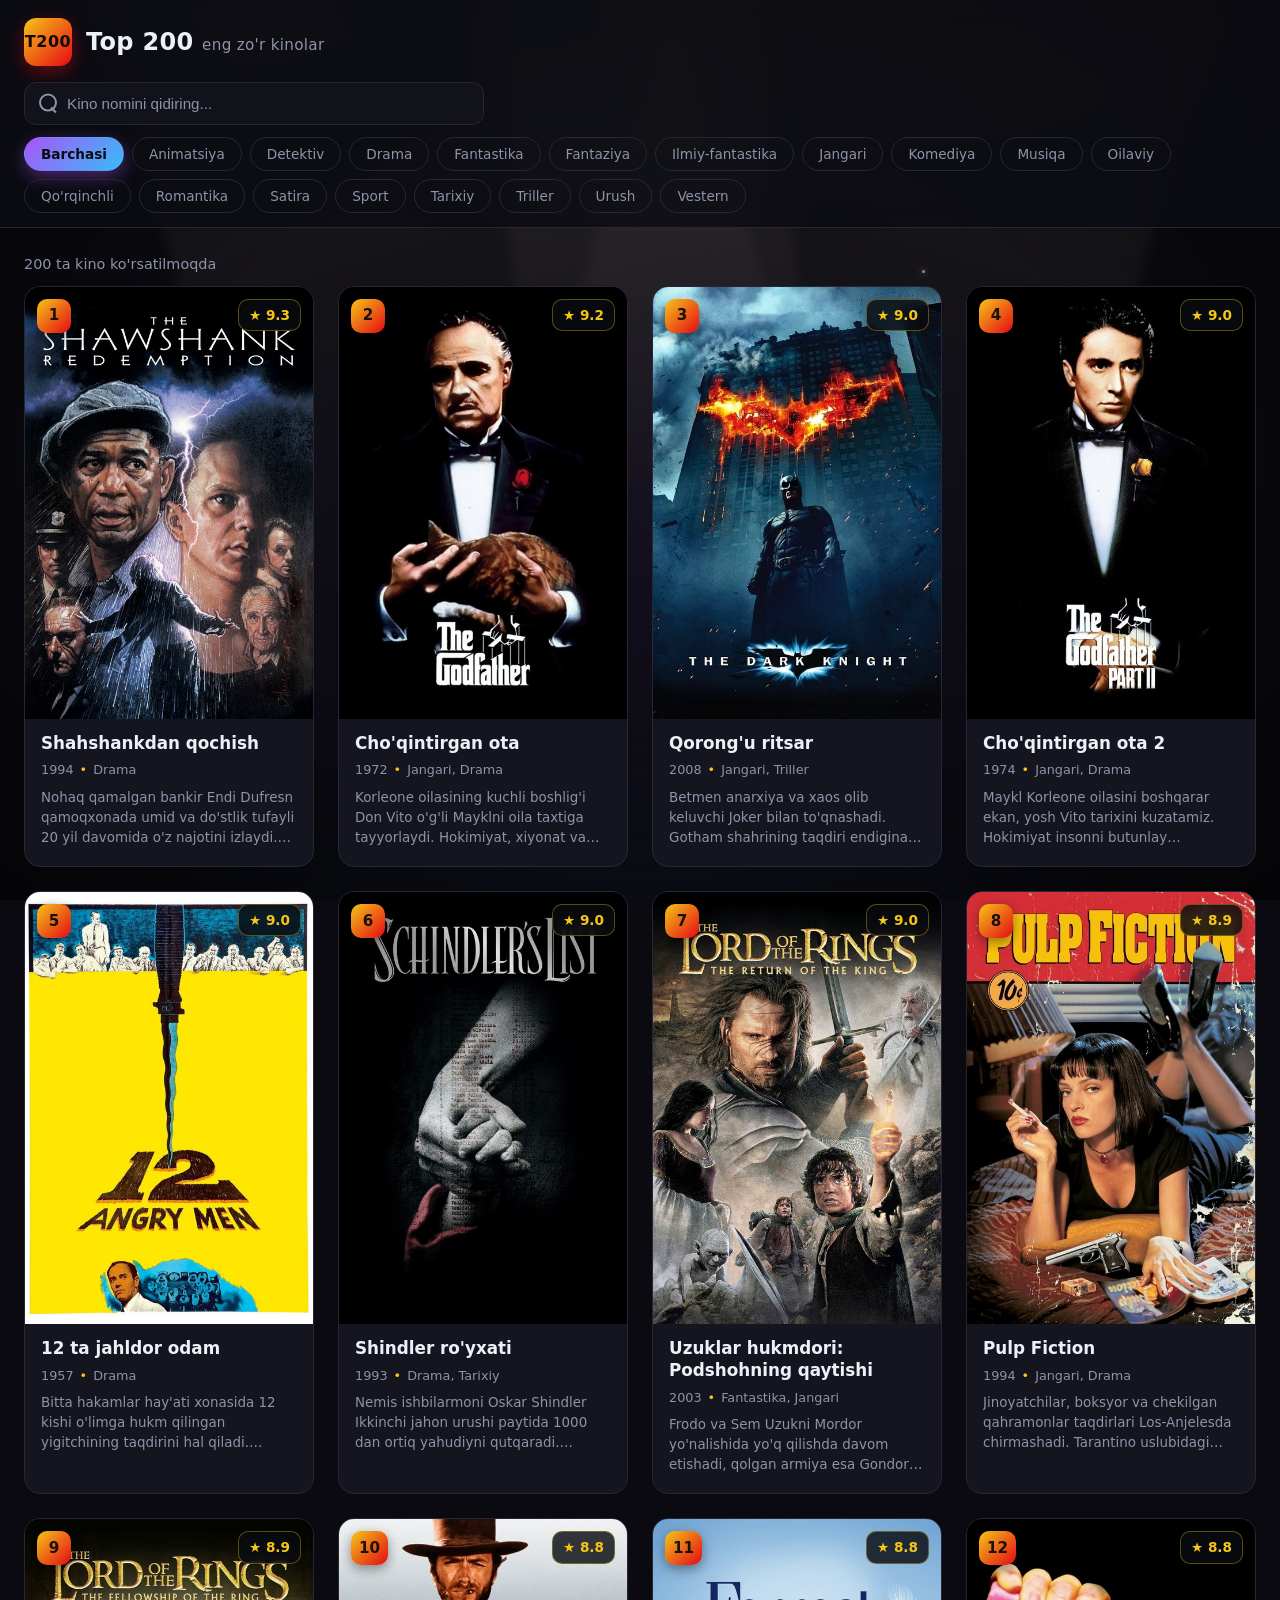
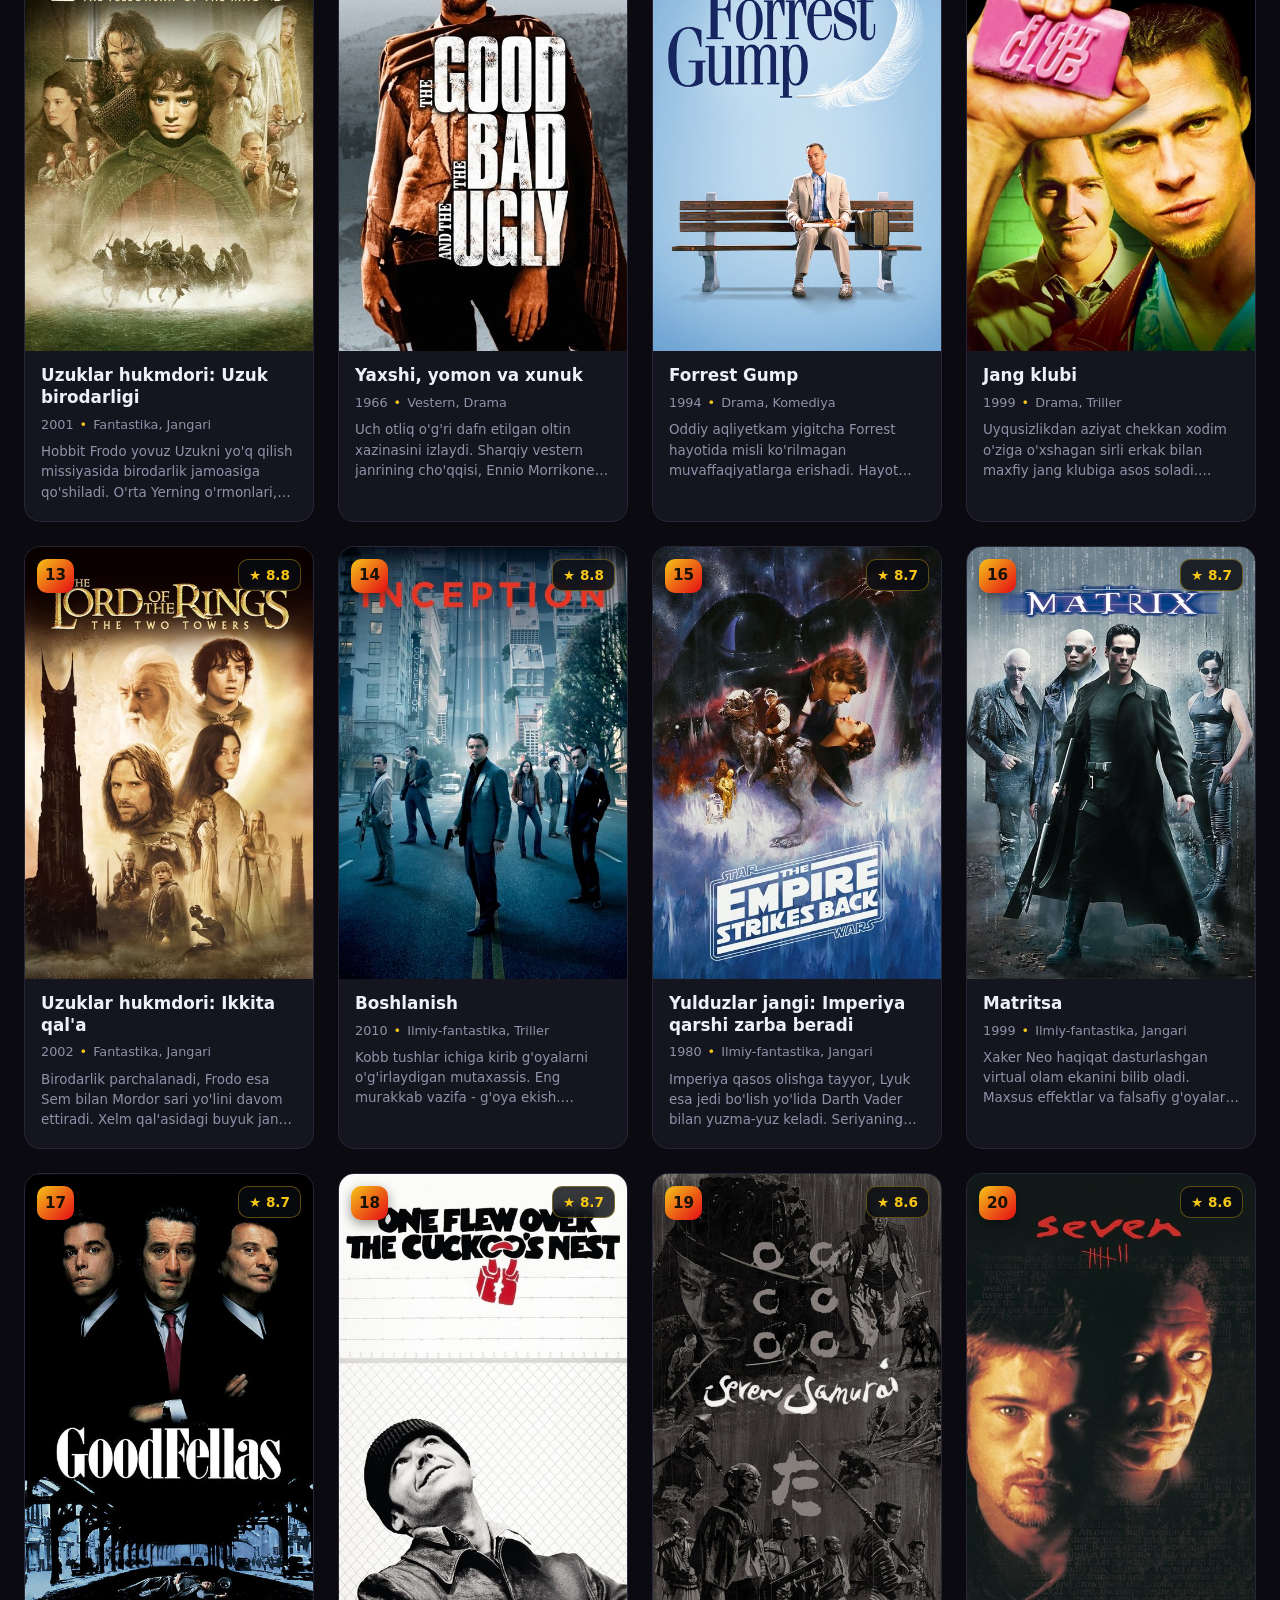
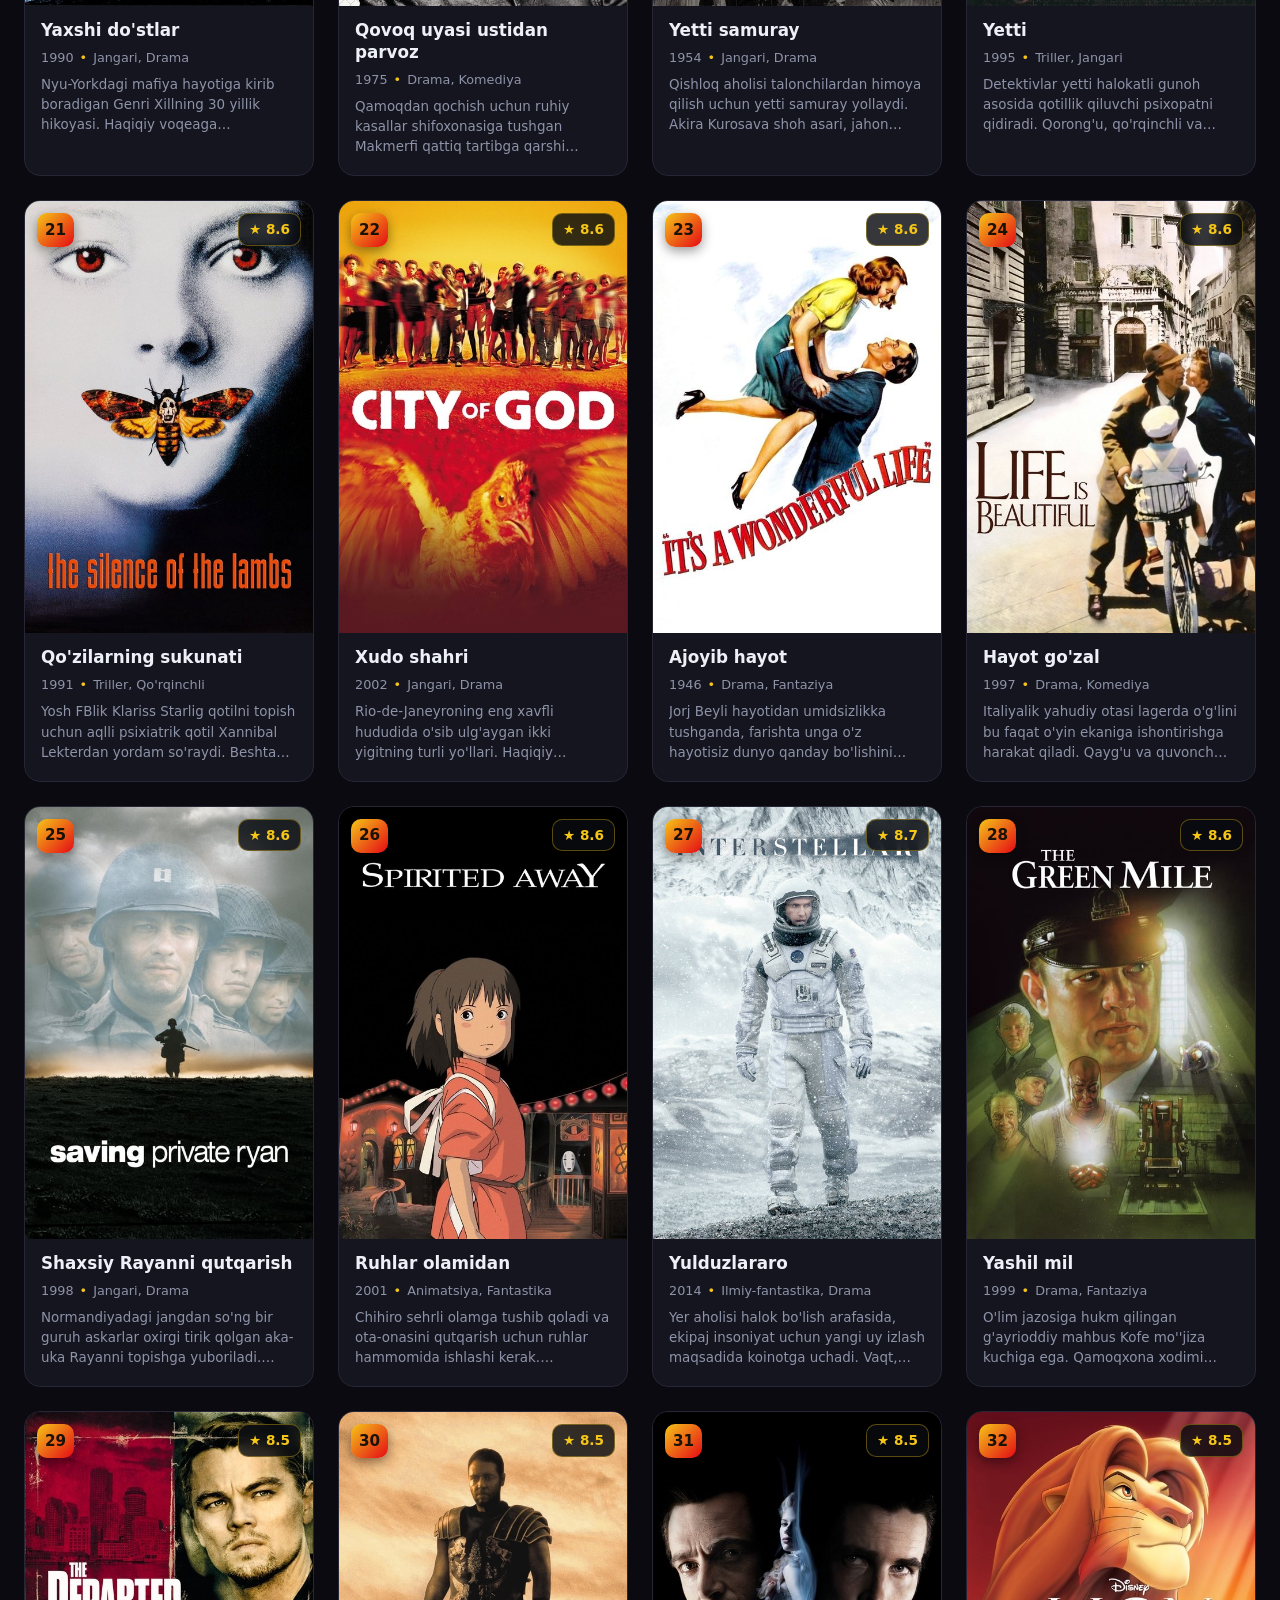
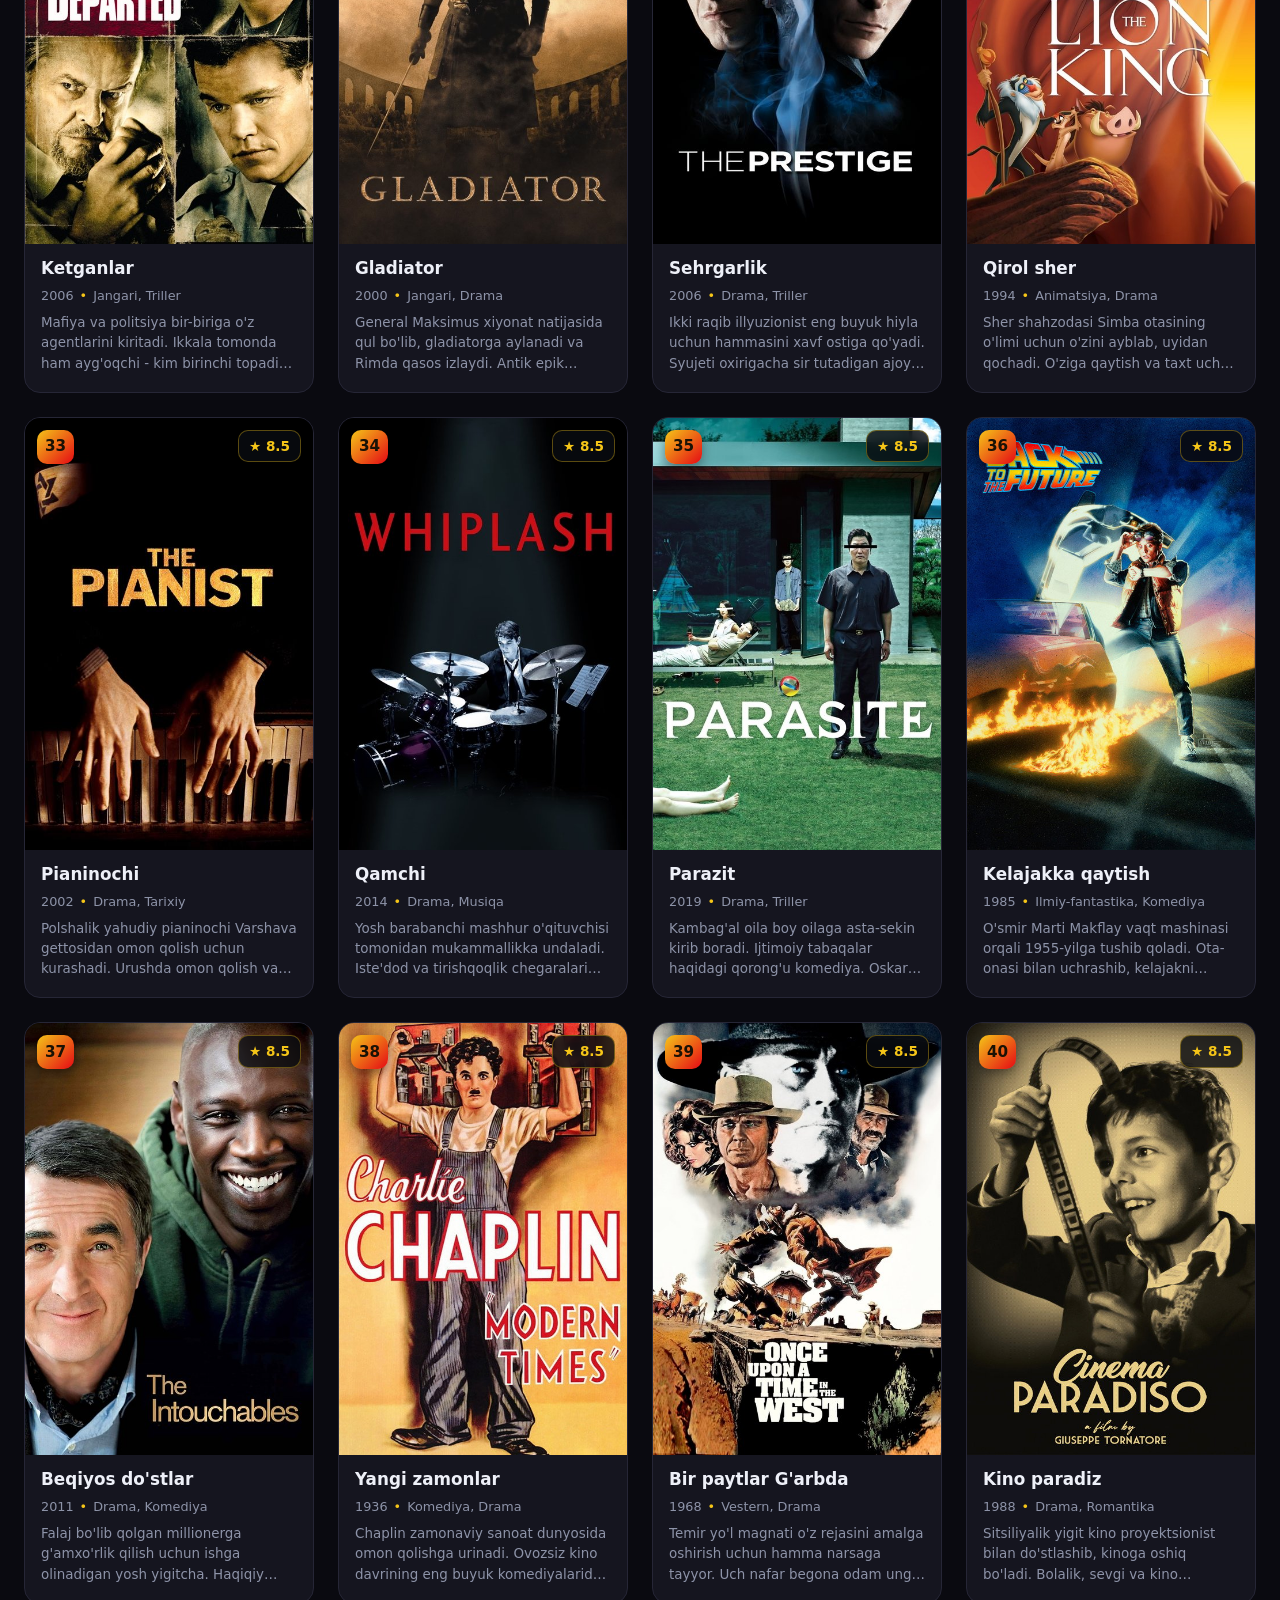
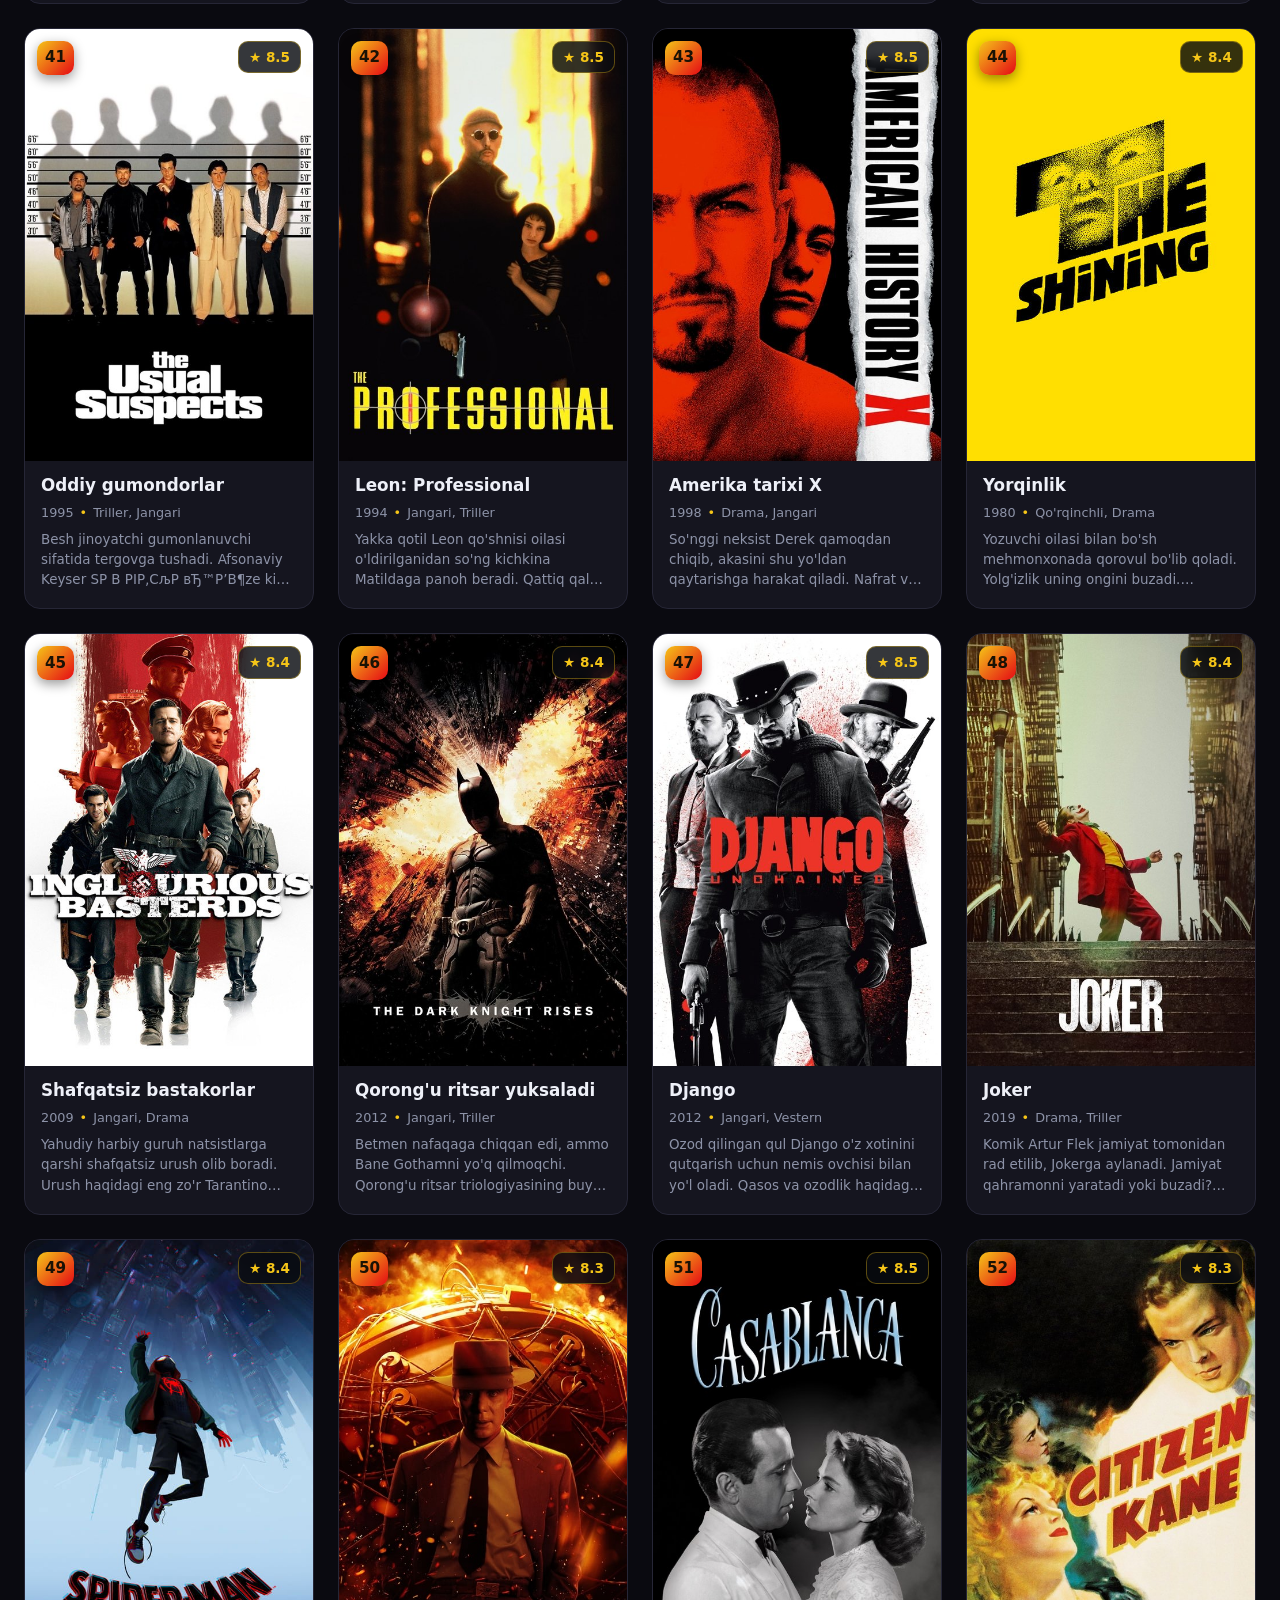
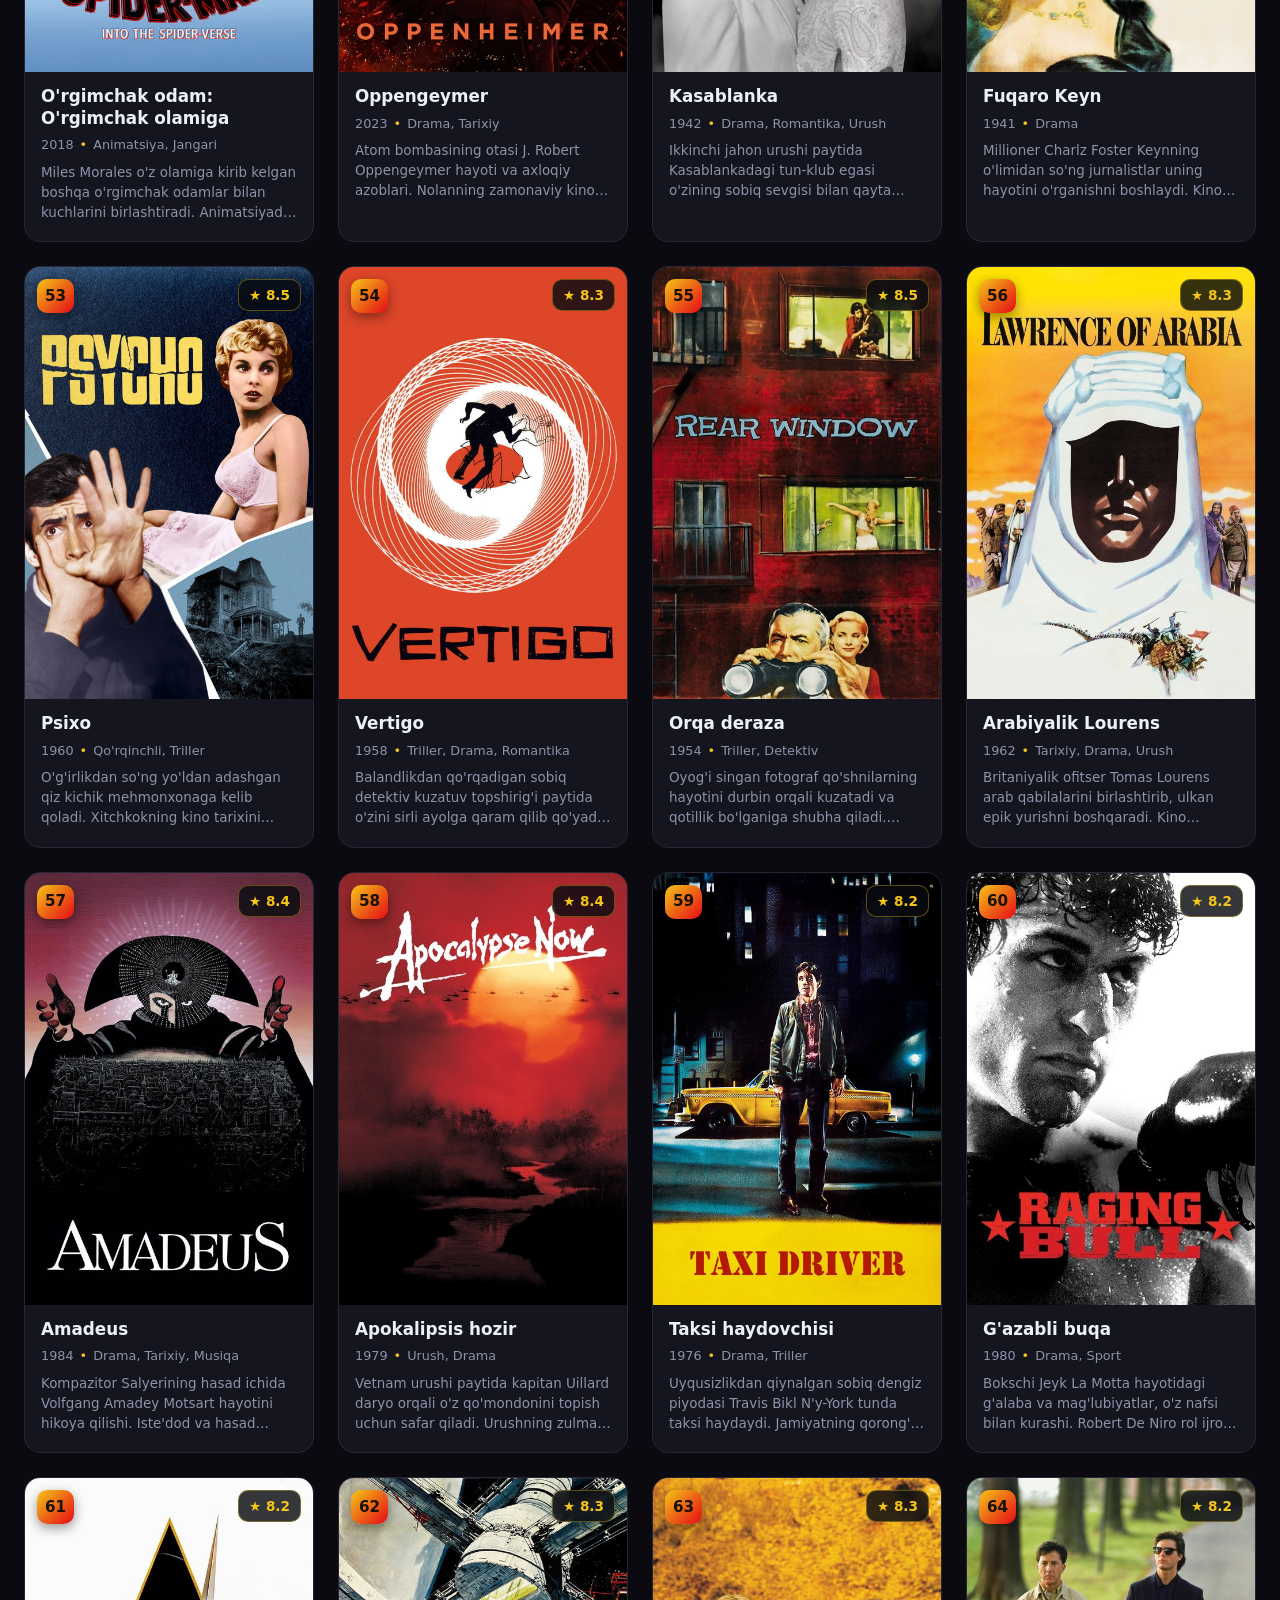
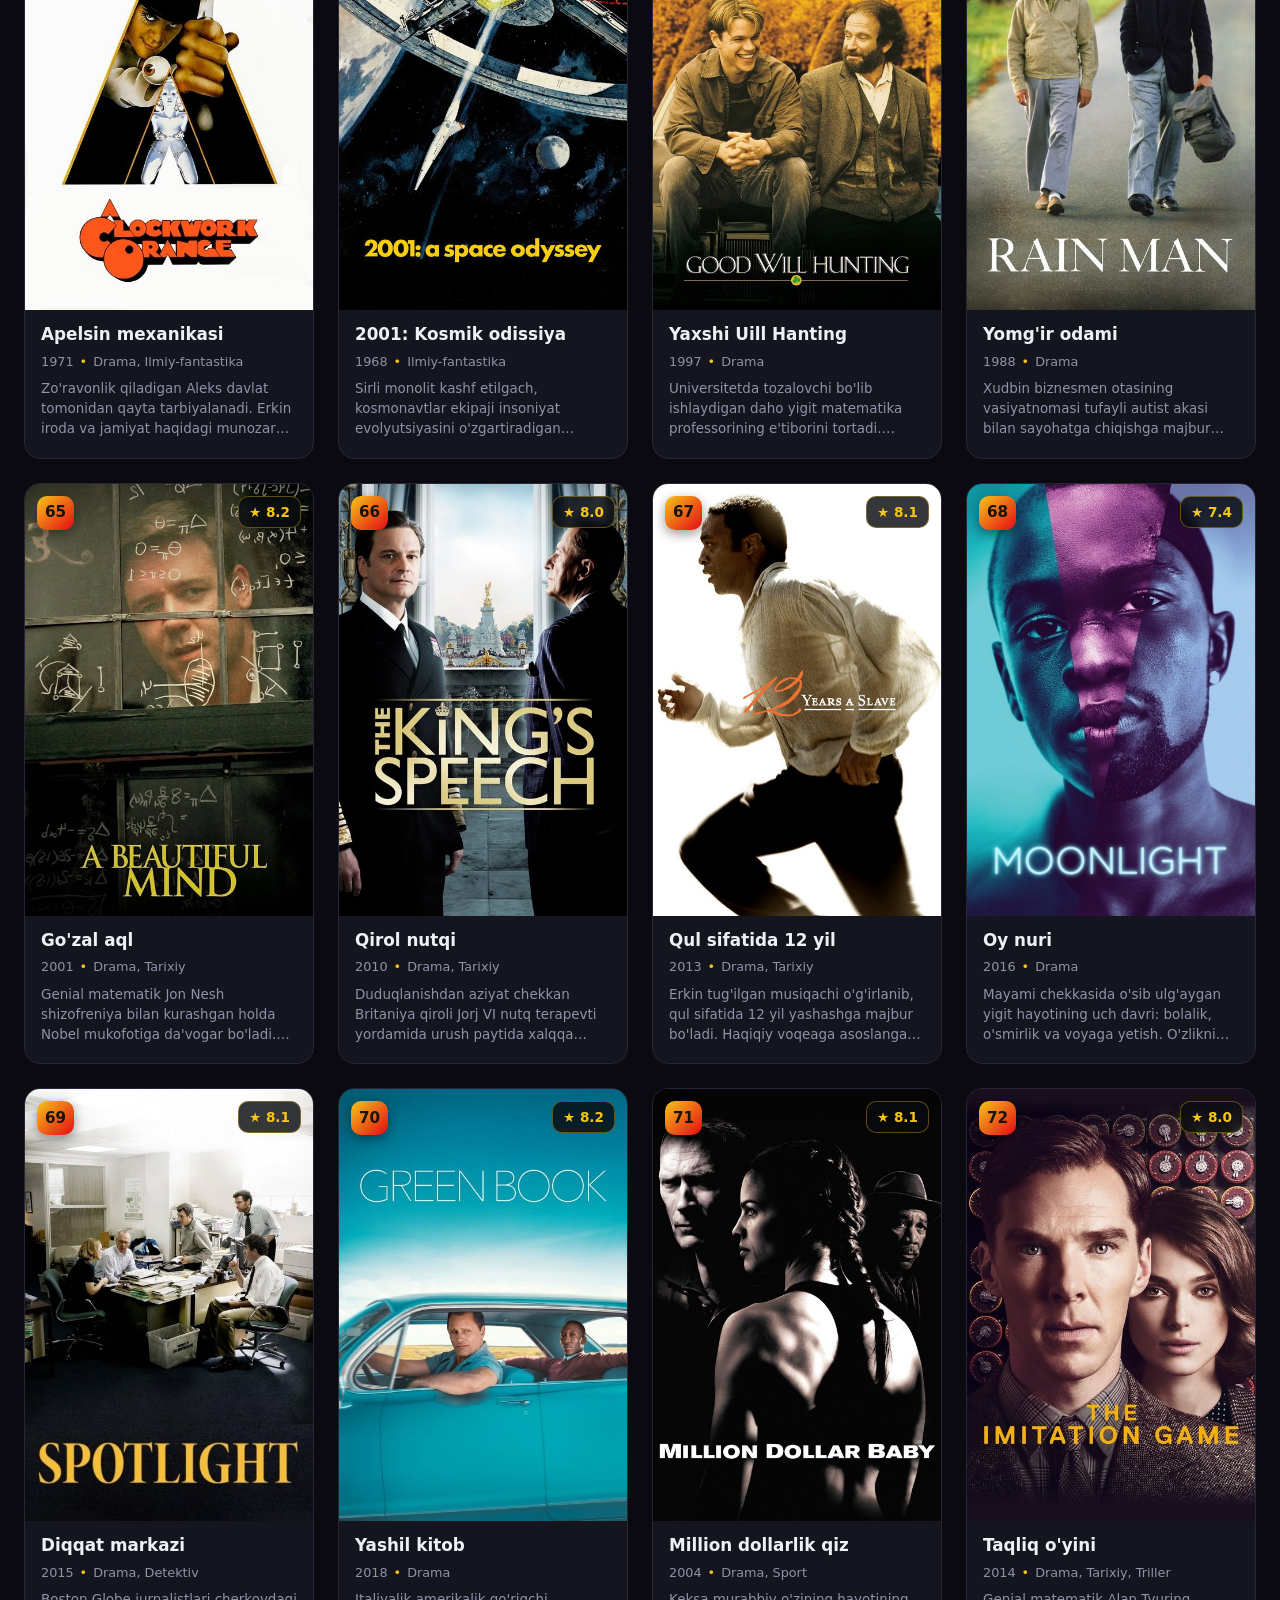
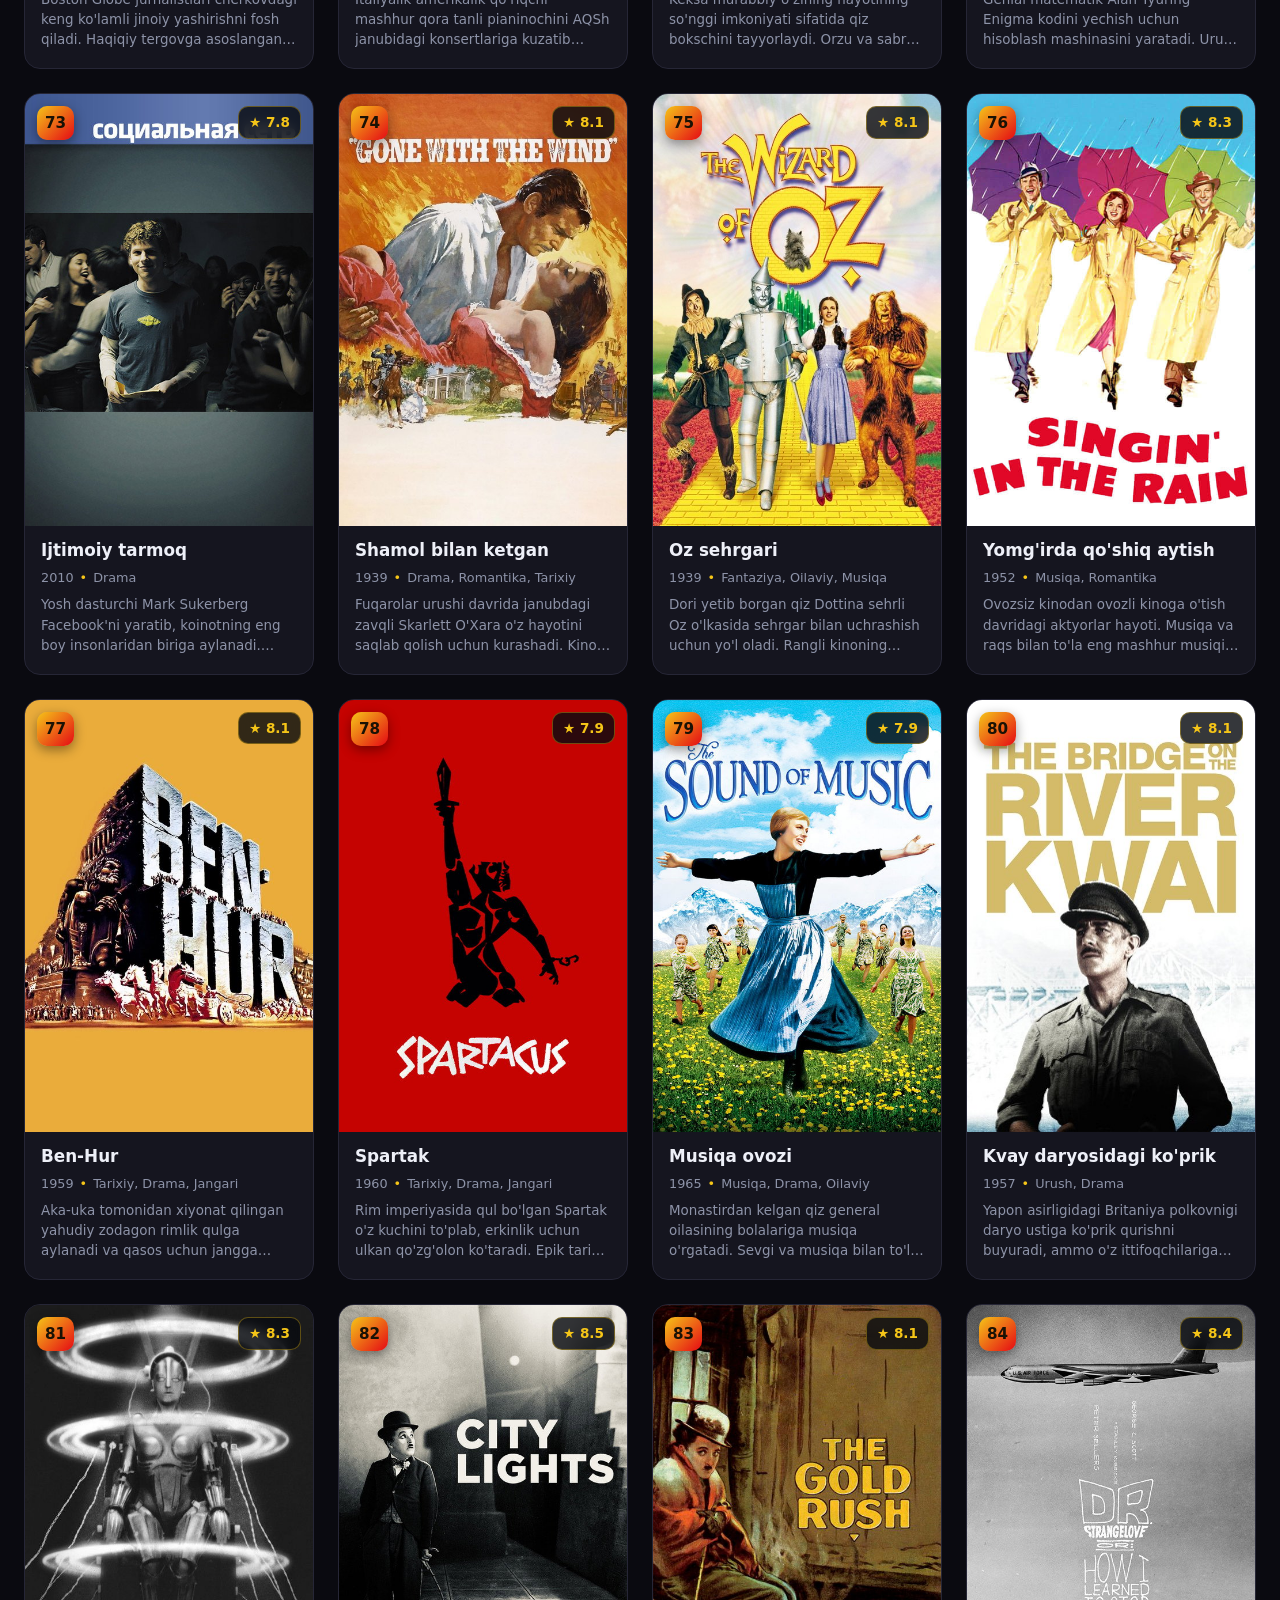
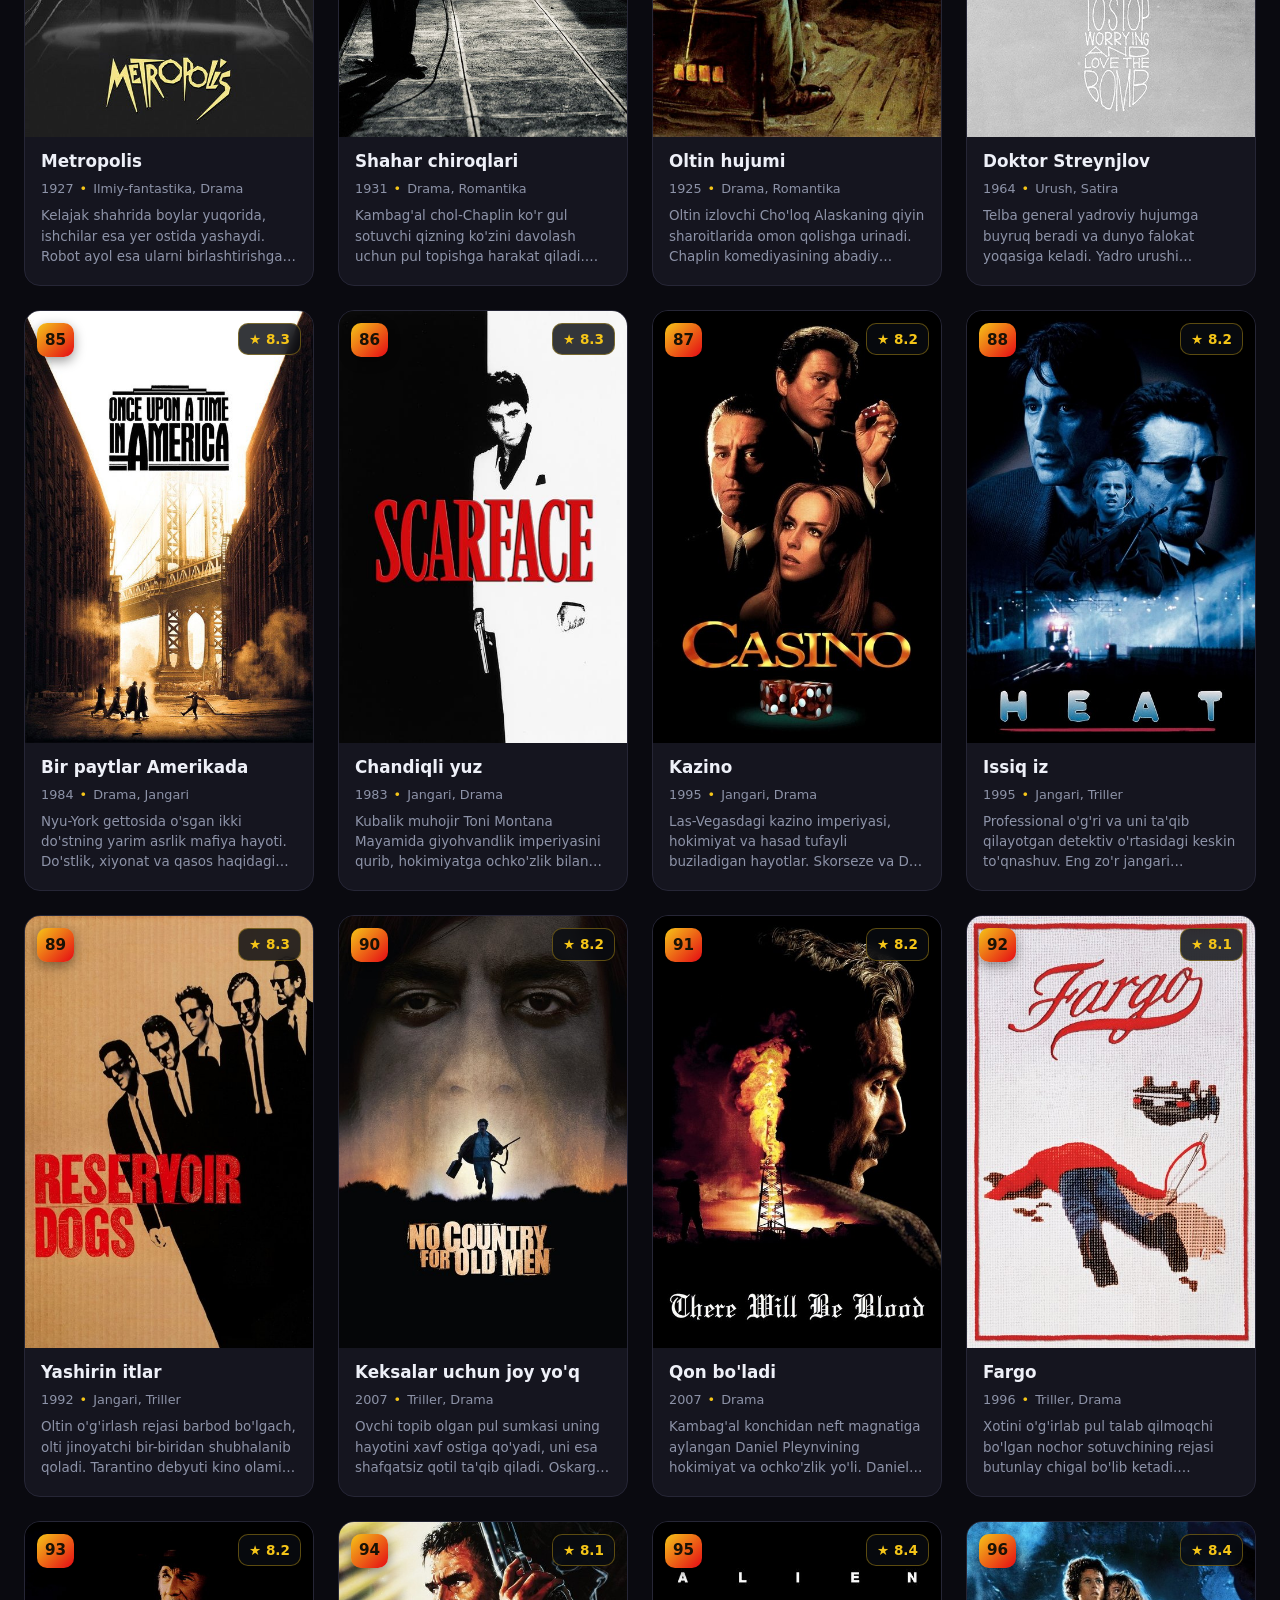
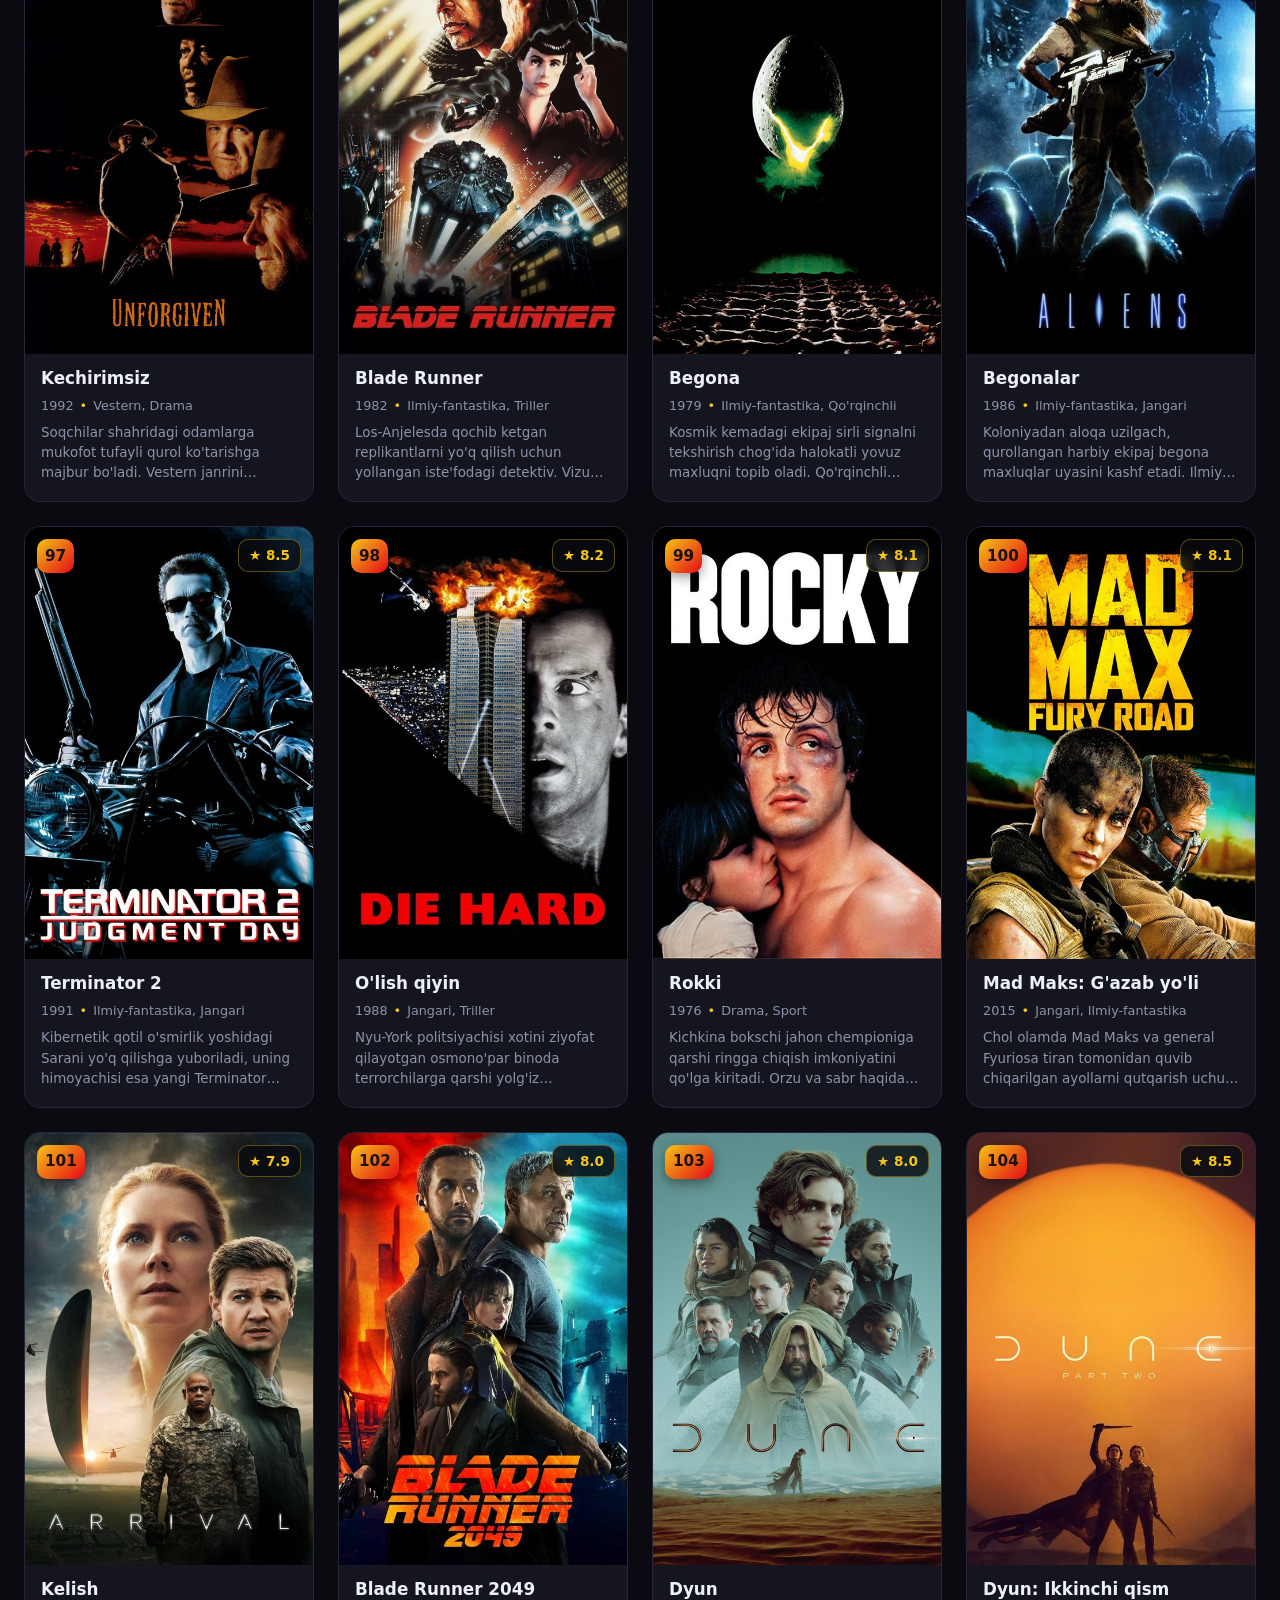
==== commit fa1bb1e6: "Sayt yangilandi (IMDb Kinoni korish tugmasi)" ====
--- a/index.html
+++ b/index.html
@@ -28,7 +28,18 @@
 
     
     <div id="intro" class="intro">
-        <div class="intro-content">
+        <div class="intro-clap" aria-hidden="true">
+            <div class="clap-top"></div>
+            <div class="clap-board">
+                <div class="clap-slate">
+                    <span class="slate-line">SCENE&nbsp;1</span>
+                    <span class="slate-name">TOP&nbsp;200</span>
+                </div>
+                <div class="clap-stripes"></div>
+            </div>
+        </div>
+        <div class="intro-text">
+            <p class="intro-welcome">Kino olamiga xush kelibsiz</p>
             <h1 class="intro-title">TOP <span>200</span></h1>
             <p class="intro-sub">eng zo'r kinolar</p>
         </div>
@@ -1041,7 +1052,7 @@
                         <span class="dot">•</span>
                         <span>Triller, Jangari</span>
                     </div>
-                    <p class="card-desc">Besh jinoyatchi gumonlanuvchi sifatida tergovga tushadi. Afsonaviy Keyser SР вЂњР’В¶ze kim? Kino tarixidagi eng kutilmagan yakunlardan biri.</p>
+                    <p class="card-desc">Besh jinoyatchi gumonlanuvchi sifatida tergovga tushadi. Afsonaviy Keyser SР В РІР‚СљР вЂ™Р’В¶ze kim? Kino tarixidagi eng kutilmagan yakunlardan biri.</p>
                 </div>
             </article>
             
@@ -3916,7 +3927,7 @@
                         <span class="dot">•</span>
                         <span>Animatsiya, Ilmiy-fantastika</span>
                     </div>
-                    <p class="card-desc">Yerni tozalovchi kichkina robot VALI boshqa robot YEVР С’ bilan uchrashib, insoniyatni qutqarishga kirishadi. Ekologik ilmiy-fantastika klassikasi.</p>
+                    <p class="card-desc">Yerni tozalovchi kichkina robot VALI boshqa robot YEVР В РЎвЂ™ bilan uchrashib, insoniyatni qutqarishga kirishadi. Ekologik ilmiy-fantastika klassikasi.</p>
                 </div>
             </article>
             
@@ -4736,12 +4747,15 @@
                 <div class="modal-director">
                     <strong>Rejissyor:</strong> <span id="modalDirector"></span>
                 </div>
+                <div class="modal-watch">
+                    <a id="modalWatch" class="watch-btn" href="#" target="_blank" rel="noopener">Kinoni ko'rish (IMDb)</a>
+                </div>
             </div>
         </div>
     </div>
 
     
-    <script>var MOVIES = [{"rank":1,"title":"Shahshankdan qochish","year":1994,"genre":["Drama"],"rating":9.3,"duration":"2 soat 22 daqiqa","director":"Frank Darabont","description":"Nohaq qamalgan bankir Endi Dufresn qamoqxonada umid va do'stlik tufayli 20 yil davomida o'z najotini izlaydi. Tarixdagi eng yaxshi film deb tan olingan durdona.","poster":"static/posters/p01.jpg"},{"rank":2,"title":"Cho'qintirgan ota","year":1972,"genre":["Jangari","Drama"],"rating":9.2,"duration":"2 soat 55 daqiqa","director":"Francis Ford Coppola","description":"Korleone oilasining kuchli boshlig'i Don Vito o'g'li Mayklni oila taxtiga tayyorlaydi. Hokimiyat, xiyonat va oila haqidagi abadiy klassika.","poster":"static/posters/p02.jpg"},{"rank":3,"title":"Qorong'u ritsar","year":2008,"genre":["Jangari","Triller"],"rating":9,"duration":"2 soat 32 daqiqa","director":"Christopher Nolan","description":"Betmen anarxiya va xaos olib keluvchi Joker bilan to'qnashadi. Gotham shahrining taqdiri endigina hal bo'la boshlaydi.","poster":"static/posters/p03.jpg"},{"rank":4,"title":"Cho'qintirgan ota 2","year":1974,"genre":["Jangari","Drama"],"rating":9,"duration":"3 soat 22 daqiqa","director":"Francis Ford Coppola","description":"Maykl Korleone oilasini boshqarar ekan, yosh Vito tarixini kuzatamiz. Hokimiyat insonni butunlay o'zgartirishi mumkin.","poster":"static/posters/p04.jpg"},{"rank":5,"title":"12 ta jahldor odam","year":1957,"genre":["Drama"],"rating":9,"duration":"1 soat 36 daqiqa","director":"Sidney Lumet","description":"Bitta hakamlar hay'ati xonasida 12 kishi o'limga hukm qilingan yigitchining taqdirini hal qiladi. Shubha va adolat haqidagi ajoyib psixologik drama.","poster":"static/posters/p05.jpg"},{"rank":6,"title":"Shindler ro'yxati","year":1993,"genre":["Drama","Tarixiy"],"rating":9,"duration":"3 soat 15 daqiqa","director":"Steven Spielberg","description":"Nemis ishbilarmoni Oskar Shindler Ikkinchi jahon urushi paytida 1000 dan ortiq yahudiyni qutqaradi. Insoniyat tarixidagi eng ta'sirchan filmlardan biri.","poster":"static/posters/p06.jpg"},{"rank":7,"title":"Uzuklar hukmdori: Podshohning qaytishi","year":2003,"genre":["Fantastika","Jangari"],"rating":9,"duration":"3 soat 21 daqiqa","director":"Peter Jackson","description":"Frodo va Sem Uzukni Mordor yo'nalishida yo'q qilishda davom etishadi, qolgan armiya esa Gondor himoyasida jangga tayyorlanadi. Ajoyib epik yakun.","poster":"static/posters/p07.jpg"},{"rank":8,"title":"Pulp Fiction","year":1994,"genre":["Jangari","Drama"],"rating":8.9,"duration":"2 soat 34 daqiqa","director":"Quentin Tarantino","description":"Jinoyatchilar, boksyor va chekilgan qahramonlar taqdirlari Los-Anjelesda chirmashadi. Tarantino uslubidagi noyob va satirik gangster eposi.","poster":"static/posters/p08.jpg"},{"rank":9,"title":"Uzuklar hukmdori: Uzuk birodarligi","year":2001,"genre":["Fantastika","Jangari"],"rating":8.9,"duration":"2 soat 58 daqiqa","director":"Peter Jackson","description":"Hobbit Frodo yovuz Uzukni yo'q qilish missiyasida birodarlik jamoasiga qo'shiladi. O'rta Yerning o'rmonlari, tog'lari va janglari bilan sehrli sayohat.","poster":"static/posters/p09.jpg"},{"rank":10,"title":"Yaxshi, yomon va xunuk","year":1966,"genre":["Vestern","Drama"],"rating":8.8,"duration":"2 soat 41 daqiqa","director":"Sergio Leone","description":"Uch otliq o'g'ri dafn etilgan oltin xazinasini izlaydi. Sharqiy vestern janrining cho'qqisi, Ennio Morrikone musiqasi bilan.","poster":"static/posters/p10.jpg"},{"rank":11,"title":"Forrest Gump","year":1994,"genre":["Drama","Komediya"],"rating":8.8,"duration":"2 soat 22 daqiqa","director":"Robert Zemeckis","description":"Oddiy aqliyetkam yigitcha Forrest hayotida misli ko'rilmagan muvaffaqiyatlarga erishadi. Hayot limondan limonad qilish haqidagi iliq va kulgili hikoya.","poster":"static/posters/p11.jpg"},{"rank":12,"title":"Jang klubi","year":1999,"genre":["Drama","Triller"],"rating":8.8,"duration":"2 soat 19 daqiqa","director":"David Fincher","description":"Uyqusizlikdan aziyat chekkan xodim o'ziga o'xshagan sirli erkak bilan maxfiy jang klubiga asos soladi. Iste'mol jamiyati va o'zlikni topish haqida.","poster":"static/posters/p12.jpg"},{"rank":13,"title":"Uzuklar hukmdori: Ikkita qal'a","year":2002,"genre":["Fantastika","Jangari"],"rating":8.8,"duration":"2 soat 59 daqiqa","director":"Peter Jackson","description":"Birodarlik parchalanadi, Frodo esa Sem bilan Mordor sari yo'lini davom ettiradi. Xelm qal'asidagi buyuk jang esa kino tarixiga kiradi.","poster":"static/posters/p13.jpg"},{"rank":14,"title":"Boshlanish","year":2010,"genre":["Ilmiy-fantastika","Triller"],"rating":8.8,"duration":"2 soat 28 daqiqa","director":"Christopher Nolan","description":"Kobb tushlar ichiga kirib g'oyalarni o'g'irlaydigan mutaxassis. Eng murakkab vazifa - g'oya ekish. Tushlar qatlamlari va vaqt haqidagi genial triller.","poster":"static/posters/p14.jpg"},{"rank":15,"title":"Yulduzlar jangi: Imperiya qarshi zarba beradi","year":1980,"genre":["Ilmiy-fantastika","Jangari"],"rating":8.7,"duration":"2 soat 4 daqiqa","director":"Irvin Kershner","description":"Imperiya qasos olishga tayyor, Lyuk esa jedi bo'lish yo'lida Darth Vader bilan yuzma-yuz keladi. Seriyaning eng sevimli epizodi.","poster":"static/posters/p15.jpg"},{"rank":16,"title":"Matritsa","year":1999,"genre":["Ilmiy-fantastika","Jangari"],"rating":8.7,"duration":"2 soat 16 daqiqa","director":"Lana Wachowski, Lilly Wachowski","description":"Xaker Neo haqiqat dasturlashgan virtual olam ekanini bilib oladi. Maxsus effektlar va falsafiy g'oyalar bilan kino olamida inqilob qilgan film.","poster":"static/posters/p16.jpg"},{"rank":17,"title":"Yaxshi do'stlar","year":1990,"genre":["Jangari","Drama"],"rating":8.7,"duration":"2 soat 25 daqiqa","director":"Martin Scorsese","description":"Nyu-Yorkdagi mafiya hayotiga kirib boradigan Genri Xillning 30 yillik hikoyasi. Haqiqiy voqeaga asoslangan eng zo'r gangster filmlaridan.","poster":"static/posters/p17.jpg"},{"rank":18,"title":"Qovoq uyasi ustidan parvoz","year":1975,"genre":["Drama","Komediya"],"rating":8.7,"duration":"2 soat 13 daqiqa","director":"MiloР вЂўР Р‹ Forman","description":"Qamoqdan qochish uchun ruhiy kasallar shifoxonasiga tushgan Makmerfi qattiq tartibga qarshi chiqadi. Erkinlik va inson ruhi haqidagi klassika.","poster":"static/posters/p18.jpg"},{"rank":19,"title":"Yetti samuray","year":1954,"genre":["Jangari","Drama"],"rating":8.6,"duration":"3 soat 27 daqiqa","director":"Akira Kurosawa","description":"Qishloq aholisi talonchilardan himoya qilish uchun yetti samuray yollaydi. Akira Kurosava shoh asari, jahon kinosiga ulkan ta'sir ko'rsatgan.","poster":"static/posters/p19.jpg"},{"rank":20,"title":"Yetti","year":1995,"genre":["Triller","Jangari"],"rating":8.6,"duration":"2 soat 7 daqiqa","director":"David Fincher","description":"Detektivlar yetti halokatli gunoh asosida qotillik qiluvchi psixopatni qidiradi. Qorong'u, qo'rqinchli va ajoyib yakunli triller.","poster":"static/posters/p20.jpg"},{"rank":21,"title":"Qo'zilarning sukunati","year":1991,"genre":["Triller","Qo'rqinchli"],"rating":8.6,"duration":"1 soat 58 daqiqa","director":"Jonathan Demme","description":"Yosh FBlik Klariss Starlig qotilni topish uchun aqlli psixiatrik qotil Xannibal Lekterdan yordam so'raydi. Beshta Oskar yutgan psixologik triller.","poster":"static/posters/p21.jpg"},{"rank":22,"title":"Xudo shahri","year":2002,"genre":["Jangari","Drama"],"rating":8.6,"duration":"2 soat 10 daqiqa","director":"Fernando Meirelles","description":"Rio-de-Janeyroning eng xavfli hududida o'sib ulg'aygan ikki yigitning turli yo'llari. Haqiqiy hodisalarga asoslangan portlovchi drama.","poster":"static/posters/p22.jpg"},{"rank":23,"title":"Ajoyib hayot","year":1946,"genre":["Drama","Fantaziya"],"rating":8.6,"duration":"2 soat 10 daqiqa","director":"Frank Capra","description":"Jorj Beyli hayotidan umidsizlikka tushganda, farishta unga o'z hayotisiz dunyo qanday bo'lishini ko'rsatadi. Rojdestvo klassikasi.","poster":"static/posters/p23.jpg"},{"rank":24,"title":"Hayot go'zal","year":1997,"genre":["Drama","Komediya"],"rating":8.6,"duration":"1 soat 56 daqiqa","director":"Roberto Benigni","description":"Italiyalik yahudiy otasi lagerda o'g'lini bu faqat o'yin ekaniga ishontirishga harakat qiladi. Qayg'u va quvonch uyg'unlashgan yurakni ezadigan film.","poster":"static/posters/p24.jpg"},{"rank":25,"title":"Shaxsiy Rayanni qutqarish","year":1998,"genre":["Jangari","Drama"],"rating":8.6,"duration":"2 soat 49 daqiqa","director":"Steven Spielberg","description":"Normandiyadagi jangdan so'ng bir guruh askarlar oxirgi tirik qolgan aka-uka Rayanni topishga yuboriladi. Urush kinosida inqilob qilgan film.","poster":"static/posters/p25.jpg"},{"rank":26,"title":"Ruhlar olamidan","year":2001,"genre":["Animatsiya","Fantastika"],"rating":8.6,"duration":"2 soat 5 daqiqa","director":"Hayao Miyazaki","description":"Chihiro sehrli olamga tushib qoladi va ota-onasini qutqarish uchun ruhlar hammomida ishlashi kerak. Miyazakining eng mashhur animatsiyasi.","poster":"static/posters/p26.jpg"},{"rank":27,"title":"Yulduzlararo","year":2014,"genre":["Ilmiy-fantastika","Drama"],"rating":8.7,"duration":"2 soat 49 daqiqa","director":"Christopher Nolan","description":"Yer aholisi halok bo'lish arafasida, ekipaj insoniyat uchun yangi uy izlash maqsadida koinotga uchadi. Vaqt, sevgi va omon qolish haqidagi epik.","poster":"static/posters/p27.jpg"},{"rank":28,"title":"Yashil mil","year":1999,"genre":["Drama","Fantaziya"],"rating":8.6,"duration":"3 soat 9 daqiqa","director":"Frank Darabont","description":"O'lim jazosiga hukm qilingan g'ayrioddiy mahbus Kofe mo''jiza kuchiga ega. Qamoqxona xodimi bilan birgalikda mo''jizalar haqidagi hissiy film.","poster":"static/posters/p28.jpg"},{"rank":29,"title":"Ketganlar","year":2006,"genre":["Jangari","Triller"],"rating":8.5,"duration":"2 soat 31 daqiqa","director":"Martin Scorsese","description":"Mafiya va politsiya bir-biriga o'z agentlarini kiritadi. Ikkala tomonda ham ayg'oqchi - kim birinchi topadi? Shiddatli triller.","poster":"static/posters/p29.jpg"},{"rank":30,"title":"Gladiator","year":2000,"genre":["Jangari","Drama"],"rating":8.5,"duration":"2 soat 35 daqiqa","director":"Ridley Scott","description":"General Maksimus xiyonat natijasida qul bo'lib, gladiatorga aylanadi va Rimda qasos izlaydi. Antik epik filmlarning durdonasi.","poster":"static/posters/p30.jpg"},{"rank":31,"title":"Sehrgarlik","year":2006,"genre":["Drama","Triller"],"rating":8.5,"duration":"2 soat 10 daqiqa","director":"Christopher Nolan","description":"Ikki raqib illyuzionist eng buyuk hiyla uchun hammasini xavf ostiga qo'yadi. Syujeti oxirigacha sir tutadigan ajoyib drama.","poster":"static/posters/p31.jpg"},{"rank":32,"title":"Qirol sher","year":1994,"genre":["Animatsiya","Drama"],"rating":8.5,"duration":"1 soat 28 daqiqa","director":"Roger Allers, Rob Minkoff","description":"Sher shahzodasi Simba otasining o'limi uchun o'zini ayblab, uyidan qochadi. O'ziga qaytish va taxt uchun kurash haqidagi Disney klassikasi.","poster":"static/posters/p32.jpg"},{"rank":33,"title":"Pianinochi","year":2002,"genre":["Drama","Tarixiy"],"rating":8.5,"duration":"2 soat 30 daqiqa","director":"Roman Polanski","description":"Polshalik yahudiy pianinochi Varshava gettosidan omon qolish uchun kurashadi. Urushda omon qolish va musiqaning kuchi haqidagi film.","poster":"static/posters/p33.jpg"},{"rank":34,"title":"Qamchi","year":2014,"genre":["Drama","Musiqa"],"rating":8.5,"duration":"1 soat 46 daqiqa","director":"Damien Chazelle","description":"Yosh barabanchi mashhur o'qituvchisi tomonidan mukammallikka undaladi. Iste'dod va tirishqoqlik chegaralari haqidagi shiddatli drama.","poster":"static/posters/p34.jpg"},{"rank":35,"title":"Parazit","year":2019,"genre":["Drama","Triller"],"rating":8.5,"duration":"2 soat 12 daqiqa","director":"Bong Joon-ho","description":"Kambag'al oila boy oilaga asta-sekin kirib boradi. Ijtimoiy tabaqalar haqidagi qorong'u komediya. Oskar sovrindori birinchi xalqaro film.","poster":"static/posters/p35.jpg"},{"rank":36,"title":"Kelajakka qaytish","year":1985,"genre":["Ilmiy-fantastika","Komediya"],"rating":8.5,"duration":"1 soat 56 daqiqa","director":"Robert Zemeckis","description":"O'smir Marti Makflay vaqt mashinasi orqali 1955-yilga tushib qoladi. Ota-onasi bilan uchrashib, kelajakni saqlab qolishi kerak. Abadiy klassika.","poster":"static/posters/p36.jpg"},{"rank":37,"title":"Beqiyos do'stlar","year":2011,"genre":["Drama","Komediya"],"rating":8.5,"duration":"1 soat 52 daqiqa","director":"Olivier Nakache, Р вЂњРІР‚В°ric Toledano","description":"Falaj bo'lib qolgan millionerga g'amxo'rlik qilish uchun ishga olinadigan yosh yigitcha. Haqiqiy do'stlik haqidagi iliq hikoya.","poster":"static/posters/p37.jpg"},{"rank":38,"title":"Yangi zamonlar","year":1936,"genre":["Komediya","Drama"],"rating":8.5,"duration":"1 soat 27 daqiqa","director":"Charlie Chaplin","description":"Chaplin zamonaviy sanoat dunyosida omon qolishga urinadi. Ovozsiz kino davrining eng buyuk komediyalaridan biri.","poster":"static/posters/p38.jpg"},{"rank":39,"title":"Bir paytlar G'arbda","year":1968,"genre":["Vestern","Drama"],"rating":8.5,"duration":"2 soat 45 daqiqa","director":"Sergio Leone","description":"Temir yo'l magnati o'z rejasini amalga oshirish uchun hamma narsaga tayyor. Uch nafar begona odam unga qarshi birlashadi. Epik vestern.","poster":"static/posters/p39.jpg"},{"rank":40,"title":"Kino paradiz","year":1988,"genre":["Drama","Romantika"],"rating":8.5,"duration":"2 soat 4 daqiqa","director":"Giuseppe Tornatore","description":"Sitsiliyalik yigit kino proyektsionist bilan do'stlashib, kinoga oshiq bo'ladi. Bolalik, sevgi va kino haqidagi ta'sirchan hikoya.","poster":"static/posters/p40.jpg"},{"rank":41,"title":"Oddiy gumondorlar","year":1995,"genre":["Triller","Jangari"],"rating":8.5,"duration":"1 soat 46 daqiqa","director":"Bryan Singer","description":"Besh jinoyatchi gumonlanuvchi sifatida tergovga tushadi. Afsonaviy Keyser SР вЂњР’В¶ze kim? Kino tarixidagi eng kutilmagan yakunlardan biri.","poster":"static/posters/p41.jpg"},{"rank":42,"title":"Leon: Professional","year":1994,"genre":["Jangari","Triller"],"rating":8.5,"duration":"1 soat 50 daqiqa","director":"Luc Besson","description":"Yakka qotil Leon qo'shnisi oilasi o'ldirilganidan so'ng kichkina Matildaga panoh beradi. Qattiq qalb va mehribon qalb haqidagi film.","poster":"static/posters/p42.jpg"},{"rank":43,"title":"Amerika tarixi X","year":1998,"genre":["Drama","Jangari"],"rating":8.5,"duration":"1 soat 59 daqiqa","director":"Tony Kaye","description":"So'nggi neksist Derek qamoqdan chiqib, akasini shu yo'ldan qaytarishga harakat qiladi. Nafrat va yaxshilanish haqidagi og'ir drama.","poster":"static/posters/p43.jpg"},{"rank":44,"title":"Yorqinlik","year":1980,"genre":["Qo'rqinchli","Drama"],"rating":8.4,"duration":"2 soat 26 daqiqa","director":"Stanley Kubrick","description":"Yozuvchi oilasi bilan bo'sh mehmonxonada qorovul bo'lib qoladi. Yolg'izlik uning ongini buzadi. Qo'rqinchli kinoning cho'qqisi.","poster":"static/posters/p44.jpg"},{"rank":45,"title":"Shafqatsiz bastakorlar","year":2009,"genre":["Jangari","Drama"],"rating":8.4,"duration":"2 soat 33 daqiqa","director":"Quentin Tarantino","description":"Yahudiy harbiy guruh natsistlarga qarshi shafqatsiz urush olib boradi. Urush haqidagi eng zo'r Tarantino filmi.","poster":"static/posters/p45.jpg"},{"rank":46,"title":"Qorong'u ritsar yuksaladi","year":2012,"genre":["Jangari","Triller"],"rating":8.4,"duration":"2 soat 45 daqiqa","director":"Christopher Nolan","description":"Betmen nafaqaga chiqqan edi, ammo Bane Gothamni yo'q qilmoqchi. Qorong'u ritsar triologiyasining buyuk finali.","poster":"static/posters/p46.jpg"},{"rank":47,"title":"Django","year":2012,"genre":["Jangari","Vestern"],"rating":8.5,"duration":"2 soat 45 daqiqa","director":"Quentin Tarantino","description":"Ozod qilingan qul Django o'z xotinini qutqarish uchun nemis ovchisi bilan yo'l oladi. Qasos va ozodlik haqidagi vestern.","poster":"static/posters/p47.jpg"},{"rank":48,"title":"Joker","year":2019,"genre":["Drama","Triller"],"rating":8.4,"duration":"2 soat 2 daqiqa","director":"Todd Phillips","description":"Komik Artur Flek jamiyat tomonidan rad etilib, Jokerga aylanadi. Jamiyat qahramonni yaratadi yoki buzadi? Qorong'u psixologik drama.","poster":"static/posters/p48.jpg"},{"rank":49,"title":"O'rgimchak odam: O'rgimchak olamiga","year":2018,"genre":["Animatsiya","Jangari"],"rating":8.4,"duration":"1 soat 57 daqiqa","director":"Bob Persichetti, Peter Ramsey, Rodney Rothman","description":"Miles Morales o'z olamiga kirib kelgan boshqa o'rgimchak odamlar bilan kuchlarini birlashtiradi. Animatsiyada inqilob qilgan film.","poster":"static/posters/p49.jpg"},{"rank":50,"title":"Oppengeymer","year":2023,"genre":["Drama","Tarixiy"],"rating":8.3,"duration":"3 soat","director":"Christopher Nolan","description":"Atom bombasining otasi J. Robert Oppengeymer hayoti va axloqiy azoblari. Nolanning zamonaviy kino san'atidagi eng katta yutuqlaridan biri.","poster":"static/posters/p50.jpg"},{"rank":51,"title":"Kasablanka","year":1942,"genre":["Drama","Romantika","Urush"],"rating":8.5,"duration":"1 soat 42 daqiqa","director":"Michael Curtiz","description":"Ikkinchi jahon urushi paytida Kasablankadagi tun-klub egasi o'zining sobiq sevgisi bilan qayta uchrashadi. Sevgi va tanlov haqidagi abadiy klassika.","poster":"static/posters/p51.jpg"},{"rank":52,"title":"Fuqaro Keyn","year":1941,"genre":["Drama"],"rating":8.3,"duration":"1 soat 59 daqiqa","director":"Orson Welles","description":"Millioner Charlz Foster Keynning o'limidan so'ng jurnalistlar uning hayotini o'rganishni boshlaydi. Kino tarixidagi eng ta'sirli asarlardan biri.","poster":"static/posters/p52.jpg"},{"rank":53,"title":"Psixo","year":1960,"genre":["Qo'rqinchli","Triller"],"rating":8.5,"duration":"1 soat 49 daqiqa","director":"Alfred Hitchcock","description":"O'g'irlikdan so'ng yo'ldan adashgan qiz kichik mehmonxonaga kelib qoladi. Xitchkokning kino tarixini o'zgartirgan qo'rqinchli shoh asari.","poster":"static/posters/p53.jpg"},{"rank":54,"title":"Vertigo","year":1958,"genre":["Triller","Drama","Romantika"],"rating":8.3,"duration":"2 soat 8 daqiqa","director":"Alfred Hitchcock","description":"Balandlikdan qo'rqadigan sobiq detektiv kuzatuv topshirig'i paytida o'zini sirli ayolga qaram qilib qo'yadi. Psixologik trillerning cho'qqisi.","poster":"static/posters/p54.jpg"},{"rank":55,"title":"Orqa deraza","year":1954,"genre":["Triller","Detektiv"],"rating":8.5,"duration":"1 soat 52 daqiqa","director":"Alfred Hitchcock","description":"Oyog'i singan fotograf qo'shnilarning hayotini durbin orqali kuzatadi va qotillik bo'lganiga shubha qiladi. Suspens olamning eng zo'r namunalaridan.","poster":"static/posters/p55.jpg"},{"rank":56,"title":"Arabiyalik Lourens","year":1962,"genre":["Tarixiy","Drama","Urush"],"rating":8.3,"duration":"3 soat 38 daqiqa","director":"David Lean","description":"Britaniyalik ofitser Tomas Lourens arab qabilalarini birlashtirib, ulkan epik yurishni boshqaradi. Kino tarixidagi eng ulkan epopeyalardan biri.","poster":"static/posters/p56.jpg"},{"rank":57,"title":"Amadeus","year":1984,"genre":["Drama","Tarixiy","Musiqa"],"rating":8.4,"duration":"2 soat 40 daqiqa","director":"MiloР•РЋ Forman","description":"Kompazitor Salyerining hasad ichida Volfgang Amadey Motsart hayotini hikoya qilishi. Iste'dod va hasad haqidagi ajoyib biografik drama.","poster":"static/posters/p57.jpg"},{"rank":58,"title":"Apokalipsis hozir","year":1979,"genre":["Urush","Drama"],"rating":8.4,"duration":"2 soat 27 daqiqa","director":"Francis Ford Coppola","description":"Vetnam urushi paytida kapitan Uillard daryo orqali o'z qo'mondonini topish uchun safar qiladi. Urushning zulmati haqidagi epik drama.","poster":"static/posters/p58.jpg"},{"rank":59,"title":"Taksi haydovchisi","year":1976,"genre":["Drama","Triller"],"rating":8.2,"duration":"1 soat 54 daqiqa","director":"Martin Scorsese","description":"Uyqusizlikdan qiynalgan sobiq dengiz piyodasi Travis Bikl N'y-York tunda taksi haydaydi. Jamiyatning qorong'u tomoni haqidagi klassik.","poster":"static/posters/p59.jpg"},{"rank":60,"title":"G'azabli buqa","year":1980,"genre":["Drama","Sport"],"rating":8.2,"duration":"2 soat 4 daqiqa","director":"Martin Scorsese","description":"Bokschi Jeyk La Motta hayotidagi g'alaba va mag'lubiyatlar, o'z nafsi bilan kurashi. Robert De Niro rol ijro etgan eng kuchli dramalardan.","poster":"static/posters/p60.jpg"},{"rank":61,"title":"Apelsin mexanikasi","year":1971,"genre":["Drama","Ilmiy-fantastika"],"rating":8.2,"duration":"2 soat 16 daqiqa","director":"Stanley Kubrick","description":"Zo'ravonlik qiladigan Aleks davlat tomonidan qayta tarbiyalanadi. Erkin iroda va jamiyat haqidagi munozarali Kubrick shoh asari.","poster":"static/posters/p61.jpg"},{"rank":62,"title":"2001: Kosmik odissiya","year":1968,"genre":["Ilmiy-fantastika"],"rating":8.3,"duration":"2 soat 29 daqiqa","director":"Stanley Kubrick","description":"Sirli monolit kashf etilgach, kosmonavtlar ekipaji insoniyat evolyutsiyasini o'zgartiradigan sayohatga chiqadi. Kino san'atining cho'qqisi.","poster":"static/posters/p62.jpg"},{"rank":63,"title":"Yaxshi Uill Hanting","year":1997,"genre":["Drama"],"rating":8.3,"duration":"2 soat 6 daqiqa","director":"Gus Van Sant","description":"Universitetda tozalovchi bo'lib ishlaydigan daho yigit matematika professorining e'tiborini tortadi. Iste'dod va o'zligini topish haqidagi hissiy drama.","poster":"static/posters/p63.jpg"},{"rank":64,"title":"Yomg'ir odami","year":1988,"genre":["Drama"],"rating":8.2,"duration":"2 soat 13 daqiqa","director":"Barry Levinson","description":"Xudbin biznesmen otasining vasiyatnomasi tufayli autist akasi bilan sayohatga chiqishga majbur bo'ladi. Aka-uka sevgisi haqidagi ta'sirchan film.","poster":"static/posters/p64.jpg"},{"rank":65,"title":"Go'zal aql","year":2001,"genre":["Drama","Tarixiy"],"rating":8.2,"duration":"2 soat 15 daqiqa","director":"Ron Howard","description":"Genial matematik Jon Nesh shizofreniya bilan kurashgan holda Nobel mukofotiga da'vogar bo'ladi. Aql va sabr haqidagi ilhomlantiruvchi film.","poster":"static/posters/p65.jpg"},{"rank":66,"title":"Qirol nutqi","year":2010,"genre":["Drama","Tarixiy"],"rating":8,"duration":"1 soat 58 daqiqa","director":"Tom Hooper","description":"Duduqlanishdan aziyat chekkan Britaniya qiroli Jorj VI nutq terapevti yordamida urush paytida xalqqa murojaat qilishga tayyorlanadi.","poster":"static/posters/p66.jpg"},{"rank":67,"title":"Qul sifatida 12 yil","year":2013,"genre":["Drama","Tarixiy"],"rating":8.1,"duration":"2 soat 14 daqiqa","director":"Steve McQueen","description":"Erkin tug'ilgan musiqachi o'g'irlanib, qul sifatida 12 yil yashashga majbur bo'ladi. Haqiqiy voqeaga asoslangan dahshatli va ta'sirchan drama.","poster":"static/posters/p67.jpg"},{"rank":68,"title":"Oy nuri","year":2016,"genre":["Drama"],"rating":7.4,"duration":"1 soat 51 daqiqa","director":"Barry Jenkins","description":"Mayami chekkasida o'sib ulg'aygan yigit hayotining uch davri: bolalik, o'smirlik va voyaga yetish. O'zlikni izlash haqidagi nozik drama.","poster":"static/posters/p68.jpg"},{"rank":69,"title":"Diqqat markazi","year":2015,"genre":["Drama","Detektiv"],"rating":8.1,"duration":"2 soat 8 daqiqa","director":"Tom McCarthy","description":"Boston Globe jurnalistlari cherkovdagi keng ko'lamli jinoiy yashirishni fosh qiladi. Haqiqiy tergovga asoslangan jurnalistik drama.","poster":"static/posters/p69.jpg"},{"rank":70,"title":"Yashil kitob","year":2018,"genre":["Drama"],"rating":8.2,"duration":"2 soat 10 daqiqa","director":"Peter Farrelly","description":"Italiyalik amerikalik qo'riqchi mashhur qora tanli pianinochini AQSh janubidagi konsertlariga kuzatib boradi. Do'stlik haqidagi iliq hikoya.","poster":"static/posters/p70.jpg"},{"rank":71,"title":"Million dollarlik qiz","year":2004,"genre":["Drama","Sport"],"rating":8.1,"duration":"2 soat 12 daqiqa","director":"Clint Eastwood","description":"Keksa murabbiy o'zining hayotining so'nggi imkoniyati sifatida qiz bokschini tayyorlaydi. Orzu va sabr haqidagi yurakni ezadigan drama.","poster":"static/posters/p71.jpg"},{"rank":72,"title":"Taqliq o'yini","year":2014,"genre":["Drama","Tarixiy","Triller"],"rating":8,"duration":"1 soat 54 daqiqa","director":"Morten Tyldum","description":"Genial matematik Alan Tyuring Enigma kodini yechish uchun hisoblash mashinasini yaratadi. Urush va shaxsiy taqdir haqidagi biografik drama.","poster":"static/posters/p72.jpg"},{"rank":73,"title":"Ijtimoiy tarmoq","year":2010,"genre":["Drama"],"rating":7.8,"duration":"2 soat","director":"David Fincher","description":"Yosh dasturchi Mark Sukerberg Facebook'ni yaratib, koinotning eng boy insonlaridan biriga aylanadi. Do'stlik va xiyonat haqidagi film.","poster":"static/posters/p73.jpg"},{"rank":74,"title":"Shamol bilan ketgan","year":1939,"genre":["Drama","Romantika","Tarixiy"],"rating":8.1,"duration":"3 soat 58 daqiqa","director":"Victor Fleming","description":"Fuqarolar urushi davrida janubdagi zavqli Skarlett O'Xara o'z hayotini saqlab qolish uchun kurashadi. Kino tarixidagi eng mashhur romantika.","poster":"static/posters/p74.jpg"},{"rank":75,"title":"Oz sehrgari","year":1939,"genre":["Fantaziya","Oilaviy","Musiqa"],"rating":8.1,"duration":"1 soat 42 daqiqa","director":"Victor Fleming","description":"Dori yetib borgan qiz Dottina sehrli Oz o'lkasida sehrgar bilan uchrashish uchun yo'l oladi. Rangli kinoning abadiy klassikasi.","poster":"static/posters/p75.jpg"},{"rank":76,"title":"Yomg'irda qo'shiq aytish","year":1952,"genre":["Musiqa","Romantika"],"rating":8.3,"duration":"1 soat 43 daqiqa","director":"Stanley Donen, Gene Kelly","description":"Ovozsiz kinodan ovozli kinoga o'tish davridagi aktyorlar hayoti. Musiqa va raqs bilan to'la eng mashhur musiqiy filmlardan biri.","poster":"static/posters/p76.jpg"},{"rank":77,"title":"Ben-Hur","year":1959,"genre":["Tarixiy","Drama","Jangari"],"rating":8.1,"duration":"3 soat 32 daqiqa","director":"William Wyler","description":"Aka-uka tomonidan xiyonat qilingan yahudiy zodagon rimlik qulga aylanadi va qasos uchun jangga tayyorlanadi. Epik kinoning durdonasi.","poster":"static/posters/p77.jpg"},{"rank":78,"title":"Spartak","year":1960,"genre":["Tarixiy","Drama","Jangari"],"rating":7.9,"duration":"3 soat 17 daqiqa","director":"Stanley Kubrick","description":"Rim imperiyasida qul bo'lgan Spartak o'z kuchini to'plab, erkinlik uchun ulkan qo'zg'olon ko'taradi. Epik tarixiy klassika.","poster":"static/posters/p78.jpg"},{"rank":79,"title":"Musiqa ovozi","year":1965,"genre":["Musiqa","Drama","Oilaviy"],"rating":7.9,"duration":"2 soat 52 daqiqa","director":"Robert Wise","description":"Monastirdan kelgan qiz general oilasining bolalariga musiqa o'rgatadi. Sevgi va musiqa bilan to'la oilaviy klassika.","poster":"static/posters/p79.jpg"},{"rank":80,"title":"Kvay daryosidagi ko'prik","year":1957,"genre":["Urush","Drama"],"rating":8.1,"duration":"2 soat 41 daqiqa","director":"David Lean","description":"Yapon asirligidagi Britaniya polkovnigi daryo ustiga ko'prik qurishni buyuradi, ammo o'z ittifoqchilariga qarshi ishlayotganini tushunmaydi.","poster":"static/posters/p80.jpg"},{"rank":81,"title":"Metropolis","year":1927,"genre":["Ilmiy-fantastika","Drama"],"rating":8.3,"duration":"2 soat 33 daqiqa","director":"Fritz Lang","description":"Kelajak shahrida boylar yuqorida, ishchilar esa yer ostida yashaydi. Robot ayol esa ularni birlashtirishga urinadi. Ovozsiz kinoning ulug'vor shoh asari.","poster":"static/posters/p81.jpg"},{"rank":82,"title":"Shahar chiroqlari","year":1931,"genre":["Drama","Romantika"],"rating":8.5,"duration":"1 soat 27 daqiqa","director":"Charlie Chaplin","description":"Kambag'al chol-Chaplin ko'r gul sotuvchi qizning ko'zini davolash uchun pul topishga harakat qiladi. Ovozsiz komediyaning eng buyuk asari.","poster":"static/posters/p82.jpg"},{"rank":83,"title":"Oltin hujumi","year":1925,"genre":["Drama","Romantika"],"rating":8.1,"duration":"1 soat 35 daqiqa","director":"Charlie Chaplin","description":"Oltin izlovchi Cho'loq Alaskaning qiyin sharoitlarida omon qolishga urinadi. Chaplin komediyasining abadiy klassikasi.","poster":"static/posters/p83.jpg"},{"rank":84,"title":"Doktor Streynjlov","year":1964,"genre":["Urush","Satira"],"rating":8.4,"duration":"1 soat 35 daqiqa","director":"Stanley Kubrick","description":"Telba general yadroviy hujumga buyruq beradi va dunyo falokat yoqasiga keladi. Yadro urushi haqidagi eng zo'r satirik komediya.","poster":"static/posters/p84.jpg"},{"rank":85,"title":"Bir paytlar Amerikada","year":1984,"genre":["Drama","Jangari"],"rating":8.3,"duration":"3 soat 49 daqiqa","director":"Sergio Leone","description":"Nyu-York gettosida o'sgan ikki do'stning yarim asrlik mafiya hayoti. Do'stlik, xiyonat va qasos haqidagi epik drama.","poster":"static/posters/p85.jpg"},{"rank":86,"title":"Chandiqli yuz","year":1983,"genre":["Jangari","Drama"],"rating":8.3,"duration":"2 soat 50 daqiqa","director":"Brian De Palma","description":"Kubalik muhojir Toni Montana Mayamida giyohvandlik imperiyasini qurib, hokimiyatga ochko'zlik bilan erishadi. Al Pachino ijrosi.","poster":"static/posters/p86.jpg"},{"rank":87,"title":"Kazino","year":1995,"genre":["Jangari","Drama"],"rating":8.2,"duration":"2 soat 58 daqiqa","director":"Martin Scorsese","description":"Las-Vegasdagi kazino imperiyasi, hokimiyat va hasad tufayli buziladigan hayotlar. Skorseze va De Nironing ajoyib hamkorligi.","poster":"static/posters/p87.jpg"},{"rank":88,"title":"Issiq iz","year":1995,"genre":["Jangari","Triller"],"rating":8.2,"duration":"2 soat 50 daqiqa","director":"Michael Mann","description":"Professional o'g'ri va uni ta'qib qilayotgan detektiv o'rtasidagi keskin to'qnashuv. Eng zo'r jangari trillerlardan biri.","poster":"static/posters/p88.jpg"},{"rank":89,"title":"Yashirin itlar","year":1992,"genre":["Jangari","Triller"],"rating":8.3,"duration":"1 soat 39 daqiqa","director":"Quentin Tarantino","description":"Oltin o'g'irlash rejasi barbod bo'lgach, olti jinoyatchi bir-biridan shubhalanib qoladi. Tarantino debyuti kino olamini larzaga soldi.","poster":"static/posters/p89.jpg"},{"rank":90,"title":"Keksalar uchun joy yo'q","year":2007,"genre":["Triller","Drama"],"rating":8.2,"duration":"2 soat 2 daqiqa","director":"Ethan Coen, Joel Coen","description":"Ovchi topib olgan pul sumkasi uning hayotini xavf ostiga qo'yadi, uni esa shafqatsiz qotil ta'qib qiladi. Oskarga sazovor triller.","poster":"static/posters/p90.jpg"},{"rank":91,"title":"Qon bo'ladi","year":2007,"genre":["Drama"],"rating":8.2,"duration":"2 soat 38 daqiqa","director":"Paul Thomas Anderson","description":"Kambag'al konchidan neft magnatiga aylangan Daniel Pleynvining hokimiyat va ochko'zlik yo'li. Daniel Day-Lyuisning ajoyib ijrosi.","poster":"static/posters/p91.jpg"},{"rank":92,"title":"Fargo","year":1996,"genre":["Triller","Drama"],"rating":8.1,"duration":"1 soat 38 daqiqa","director":"Ethan Coen, Joel Coen","description":"Xotini o'g'irlab pul talab qilmoqchi bo'lgan nochor sotuvchining rejasi butunlay chigal bo'lib ketadi. Qorong'u kulgili kriminal drama.","poster":"static/posters/p92.jpg"},{"rank":93,"title":"Kechirimsiz","year":1992,"genre":["Vestern","Drama"],"rating":8.2,"duration":"2 soat 10 daqiqa","director":"Clint Eastwood","description":"Soqchilar shahridagi odamlarga mukofot tufayli qurol ko'tarishga majbur bo'ladi. Vestern janrini yangilagan Eastwood shoh asari.","poster":"static/posters/p93.jpg"},{"rank":94,"title":"Blade Runner","year":1982,"genre":["Ilmiy-fantastika","Triller"],"rating":8.1,"duration":"1 soat 57 daqiqa","director":"Ridley Scott","description":"Los-Anjelesda qochib ketgan replikantlarni yo'q qilish uchun yollangan iste'fodagi detektiv. Vizual uslubda inqilob qilgan film.","poster":"static/posters/p94.jpg"},{"rank":95,"title":"Begona","year":1979,"genre":["Ilmiy-fantastika","Qo'rqinchli"],"rating":8.4,"duration":"1 soat 57 daqiqa","director":"Ridley Scott","description":"Kosmik kemadagi ekipaj sirli signalni tekshirish chog'ida halokatli yovuz maxluqni topib oladi. Qo'rqinchli ilmiy-fantastikaning cho'qqisi.","poster":"static/posters/p95.jpg"},{"rank":96,"title":"Begonalar","year":1986,"genre":["Ilmiy-fantastika","Jangari"],"rating":8.4,"duration":"2 soat 17 daqiqa","director":"James Cameron","description":"Koloniyadan aloqa uzilgach, qurollangan harbiy ekipaj begona maxluqlar uyasini kashf etadi. Ilmiy-fantastika janrining durdonasi.","poster":"static/posters/p96.jpg"},{"rank":97,"title":"Terminator 2","year":1991,"genre":["Ilmiy-fantastika","Jangari"],"rating":8.5,"duration":"2 soat 17 daqiqa","director":"James Cameron","description":"Kibernetik qotil o'smirlik yoshidagi Sarani yo'q qilishga yuboriladi, uning himoyachisi esa yangi Terminator bo'ladi. Efektlar inqilobchisi.","poster":"static/posters/p97.jpg"},{"rank":98,"title":"O'lish qiyin","year":1988,"genre":["Jangari","Triller"],"rating":8.2,"duration":"2 soat 12 daqiqa","director":"John McTiernan","description":"Nyu-York politsiyachisi xotini ziyofat qilayotgan osmono'par binoda terrorchilarga qarshi yolg'iz kurashadi. Jangari janrning kaliti.","poster":"static/posters/p98.jpg"},{"rank":99,"title":"Rokki","year":1976,"genre":["Drama","Sport"],"rating":8.1,"duration":"2 soat","director":"John G. Avildsen","description":"Kichkina bokschi jahon chempioniga qarshi ringga chiqish imkoniyatini qo'lga kiritadi. Orzu va sabr haqidagi mashhur sport dramasi.","poster":"static/posters/p99.jpg"},{"rank":100,"title":"Mad Maks: G'azab yo'li","year":2015,"genre":["Jangari","Ilmiy-fantastika"],"rating":8.1,"duration":"2 soat","director":"George Miller","description":"Chol olamda Mad Maks va general Fyuriosa tiran tomonidan quvib chiqarilgan ayollarni qutqarish uchun cho'lda g'oyat xavfli yurishni amalga oshiradi.","poster":"static/posters/p100.jpg"},{"rank":101,"title":"Kelish","year":2016,"genre":["Ilmiy-fantastika","Drama"],"rating":7.9,"duration":"1 soat 56 daqiqa","director":"Denis Villeneuve","description":"Tilshunos olima yerdan tashqari mavjudotlar tilini o'rganish uchun chaqiriladi. Vaqt va aloqa haqidagi fikrli ilmiy-fantastika.","poster":"static/posters/p101.jpg"},{"rank":102,"title":"Blade Runner 2049","year":2017,"genre":["Ilmiy-fantastika","Triller"],"rating":8,"duration":"2 soat 44 daqiqa","director":"Denis Villeneuve","description":"Yangi detektiv K o'zini insoniyat tarixini o'zgartira oladigan sirni kashf etadi. Vizual va falsafiy jihatdan ulkan film.","poster":"static/posters/p102.jpg"},{"rank":103,"title":"Dyun","year":2021,"genre":["Ilmiy-fantastika","Drama"],"rating":8,"duration":"2 soat 35 daqiqa","director":"Denis Villeneuve","description":"Yosh Pol Atreydes xavfli Dyun sayyorasida oilasining taqdirini hal qilish uchun kurashadi. Frenk Herbert romanining epik ekranizatsiyasi.","poster":"static/posters/p103.jpg"},{"rank":104,"title":"Dyun: Ikkinchi qism","year":2024,"genre":["Ilmiy-fantastika","Jangari"],"rating":8.5,"duration":"2 soat 46 daqiqa","director":"Denis Villeneuve","description":"Pol Atreydes fremenlar bilan birlashib, imperiya ustidan qasos rejasini amalga oshirishga kirishadi. Epik davom qismi.","poster":"static/posters/p104.jpg"},{"rank":105,"title":"Top Gan: Maverik","year":2022,"genre":["Jangari","Drama"],"rating":8.2,"duration":"2 soat 10 daqiqa","director":"Joseph Kosinski","description":"Uchuvchi Maverik o'zining o'tmishdagi do'stining o'g'lini tayyorlash uchun Top Gan akademiyasiga qaytadi. Havo jangi sahnalari hayratlanarli.","poster":"static/posters/p105.jpg"},{"rank":106,"title":"Yura davri bog'i","year":1993,"genre":["Ilmiy-fantastika","Jangari"],"rating":8.2,"duration":"2 soat 7 daqiqa","director":"Steven Spielberg","description":"Olimlar dinozavrlarni tiriltirib, orolda park qurishadi, ammo hammasi nazoratdan chiqib ketadi. Efektlar tarixida yangi sahifa.","poster":"static/posters/p106.jpg"},{"rank":107,"title":"Jag'lar","year":1975,"genre":["Triller","Qo'rqinchli"],"rating":8.1,"duration":"2 soat 4 daqiqa","director":"Steven Spielberg","description":"Kurort shaharchasiga yaqinlashgan ulkan akula odamlarni ovlay boshlaydi. Uch kishi unga qarshi chiqishga qaror qiladi. Blokbaster tarixining boshlanishi.","poster":"static/posters/p107.jpg"},{"rank":108,"title":"E.T.","year":1982,"genre":["Ilmiy-fantastika","Oilaviy"],"rating":7.9,"duration":"1 soat 55 daqiqa","director":"Steven Spielberg","description":"Yerda qolib ketgan kichkina yerdan tashqari mavjudot bola bilan do'stlashadi va uyiga qaytishni xohlaydi. Iiliq oilaviy klassika.","poster":"static/posters/p108.jpg"},{"rank":109,"title":"Yo'qolgan kovcheg izlovchilar","year":1981,"genre":["Jangari","Fantastika"],"rating":8.4,"duration":"1 soat 55 daqiqa","director":"Steven Spielberg","description":"Arxeolog Indiana Jons afsonaviy kovchegni natsistlardan oldin topish uchun dunyo bo'ylab sayohat qiladi. Sarguzasht janrining cho'qqisi.","poster":"static/posters/p109.jpg"},{"rank":110,"title":"Indiana Jons va so'nggi salib yurishi","year":1989,"genre":["Jangari","Fantastika"],"rating":8.2,"duration":"2 soat 7 daqiqa","director":"Steven Spielberg","description":"Indiana Jons afsonaviy Muqaddas Gralni topish uchun otasi bilan birga sirli sayohatga chiqadi. Sarguzasht triologiyasining ajoyib yakuni.","poster":"static/posters/p110.jpg"},{"rank":111,"title":"Xotira","year":2000,"genre":["Triller","Detektiv"],"rating":8.4,"duration":"1 soat 53 daqiqa","director":"Christopher Nolan","description":"Qisqa muddatli xotira yo'qotgan erkak xotini qotilini izlashda davom etadi. Hikoya teskari tartibda hikoya qilinadigan genial triller.","poster":"static/posters/p111.jpg"},{"rank":112,"title":"Dyunkerk","year":2017,"genre":["Urush","Drama"],"rating":7.8,"duration":"1 soat 46 daqiqa","director":"Christopher Nolan","description":"Itkin qolgan 400 ming askar Dyunkerk qirg'og'idan evakuatsiya qilinishini kutadi. Urush dramasi yangi yondashuvda suratga olingan.","poster":"static/posters/p112.jpg"},{"rank":113,"title":"Ertagacha chekka","year":2014,"genre":["Ilmiy-fantastika","Jangari"],"rating":7.9,"duration":"1 soat 53 daqiqa","director":"Doug Liman","description":"Yerdan tashqari mavjudotlarga qarshi jangda halok bo'ladigan askar vaqt aylanmasiga tushib, jangni qayta-qayta boshqaradi.","poster":"static/posters/p113.jpg"},{"rank":114,"title":"12 maymun","year":1995,"genre":["Ilmiy-fantastika","Triller"],"rating":8,"duration":"2 soat 9 daqiqa","director":"Terry Gilliam","description":"Kelajakdan yuborilgan mahbus insoniyatni qirgan virusni tarqatishga qaror qilgan yashirin guruhni izlaydi.","poster":"static/posters/p114.jpg"},{"rank":115,"title":"Beshinchi element","year":1997,"genre":["Ilmiy-fantastika","Jangari"],"rating":7.6,"duration":"2 soat 6 daqiqa","director":"Luc Besson","description":"Million yillik yovuzlikka qarshi kurash uchun tanlangan taksi haydovchisi beshinchi elementni topishi kerak. Rangli ilmiy-fantastika.","poster":"static/posters/p115.jpg"},{"rank":116,"title":"Chig'anoqdagi arvoh","year":1995,"genre":["Animatsiya","Ilmiy-fantastika"],"rating":7.9,"duration":"1 soat 23 daqiqa","director":"Mamoru Oshii","description":"Kiber jamiyatda detektiv Motoko Kusanagi ong va o'zligi haqida savol beradigan xakerlik ishini tergov qiladi. Aniq fan-fiction klassikasi.","poster":"static/posters/p116.jpg"},{"rank":117,"title":"Akira","year":1988,"genre":["Animatsiya","Ilmiy-fantastika"],"rating":8,"duration":"2 soat 4 daqiqa","director":"Katsuhiro Otomo","description":"Neo-Tokyo shahrida maxfiy hukumat loyihasidan kuchga ega bo'lgan o'smir yigit halokatli kuchga aylanadi. Anime tarixidagi inqilob.","poster":"static/posters/p117.jpg"},{"rank":118,"title":"Avatar","year":2009,"genre":["Ilmiy-fantastika","Fantastika"],"rating":7.9,"duration":"2 soat 42 daqiqa","director":"James Cameron","description":"Nogiron sobiq dengiz piyodasi Pandora sayyorasida avatar tanasi orqali mahalliy xalq bilan do'stlashib, ulardan biri bo'ladi. 3D inqilobi.","poster":"static/posters/p118.jpg"},{"rank":119,"title":"Titanik","year":1997,"genre":["Drama","Romantika"],"rating":7.9,"duration":"3 soat 14 daqiqa","director":"James Cameron","description":"Titanik kemasida uch xil ijtimoiy qatlamdan kelgan yosh juftlikning taqdiri halokatli sayohat paytida birlashadi. Abadiy romantika.","poster":"static/posters/p119.jpg"},{"rank":120,"title":"Jasur yurak","year":1995,"genre":["Tarixiy","Drama","Urush"],"rating":8.3,"duration":"2 soat 58 daqiqa","director":"Mel Gibson","description":"Shotlandiya qahramoni Uilyam Uolles ingliz zulmiga qarshi xalq qo'zg'olonini boshqaradi. Erkinlik uchun kurash haqidagi epik.","poster":"static/posters/p120.jpg"},{"rank":121,"title":"Mumkin bo'lmagan vazifa: Portlash","year":2018,"genre":["Jangari","Triller"],"rating":7.7,"duration":"2 soat 27 daqiqa","director":"Christopher McQuarrie","description":"Aytn Xantning missiyasi noto'g'ri ketgach, butun dunyo xavf ostida qoladi. Eng zo'r stuntlar bilan to'la jangari film.","poster":"static/posters/p121.jpg"},{"rank":122,"title":"Olib ketilgan","year":2008,"genre":["Jangari","Triller"],"rating":7.7,"duration":"1 soat 30 daqiqa","director":"Pierre Morel","description":"Sobiq maxsus agentning qizi Parijda o'g'irlanadi va u 96 soat ichida uni topishi kerak. Jonli va shiddatli triller.","poster":"static/posters/p122.jpg"},{"rank":123,"title":"Born ultimatumi","year":2007,"genre":["Jangari","Triller"],"rating":8,"duration":"1 soat 55 daqiqa","director":"Paul Greengrass","description":"Jeyzon Born o'z o'tmishini bilmoqchi bo'lgan agentlarni topish uchun butun dunyo bo'ylab ta'qib qilinadi. Jangari trilogiyaning cho'qqisi.","poster":"static/posters/p123.jpg"},{"rank":124,"title":"Kazino Royale","year":2006,"genre":["Jangari","Triller"],"rating":8,"duration":"2 soat 24 daqiqa","director":"Martin Campbell","description":"Yangi 007 Jeyms Bond terrorchilarni moliyalashtiruvchi bankirga qarshi yuksak stavkali kazino o'yiniga kirishadi. Eng zo'r Bond filmlaridan.","poster":"static/posters/p124.jpg"},{"rank":125,"title":"Osmon yiqilishi","year":2012,"genre":["Jangari","Triller"],"rating":7.7,"duration":"2 soat 23 daqiqa","director":"Sam Mendes","description":"MI6 agentlari ro'yxati o'g'irlangach, Jeyms Bond o'tmishi bilan bog'liq yovuz dushmanga qarshi chiqadi. Bond franchayzasining zamonaviy durdonasi.","poster":"static/posters/p125.jpg"},{"rank":126,"title":"Marslik","year":2015,"genre":["Ilmiy-fantastika","Drama"],"rating":8,"duration":"2 soat 24 daqiqa","director":"Ridley Scott","description":"Marsda yolg'iz qolgan astronavt omon qolish uchun o'z bilimidan foydalanadi. Kulgili va ilhomlantiruvchi ilmiy-fantastika.","poster":"static/posters/p126.jpg"},{"rank":127,"title":"Gravitatsiya","year":2013,"genre":["Ilmiy-fantastika","Drama"],"rating":7.7,"duration":"1 soat 31 daqiqa","director":"Alfonso CuarР“С–n","description":"Kosmik halokatdan so'ng ikki astronavt kosmosda yolg'iz qoladi va Yerga qaytish uchun kurashadi. Vizual jihatdan hayratlanarli film.","poster":"static/posters/p127.jpg"},{"rank":128,"title":"Tirilgan","year":2015,"genre":["Drama","Jangari"],"rating":8,"duration":"2 soat 36 daqiqa","director":"Alejandro G. IР“В±Р“РЋrritu","description":"Ovchi Xyu Glass ayiq hujumidan omon qolib, xiyonat qilganlardan qasos olish uchun yovvoyi tabiatda tirik qoladi. Leonardo DiKaprio ijrosi.","poster":"static/posters/p128.jpg"},{"rank":129,"title":"Doktor Streynj","year":2016,"genre":["Fantastika","Jangari"],"rating":7.5,"duration":"1 soat 55 daqiqa","director":"Scott Derrickson","description":"Egoist jarroh avtohalokatdan so'ng sehrgarlik san'atini o'rganadi va sehrli himoyachiga aylanadi. Marvel olamining rangli filmlaridan.","poster":"static/posters/p129.jpg"},{"rank":130,"title":"Qora pantera","year":2018,"genre":["Jangari","Fantastika"],"rating":7.3,"duration":"2 soat 14 daqiqa","director":"Ryan Coogler","description":"Vakanda shohi T'Challa taxt uchun kurashda o'z mamlakatini va dunyoni himoya qilishi kerak. Marvel superqahramonlari ichida eng mashhurlaridan.","poster":"static/posters/p130.jpg"},{"rank":131,"title":"Mo''jizakor ayol","year":2017,"genre":["Jangari","Fantastika"],"rating":7.4,"duration":"2 soat 21 daqiqa","director":"Patty Jenkins","description":"Amazon malikasi Deyana Birinchi jahon urushi dunyosiga tushib, insoniyatni himoya qilish uchun o'z kuchidan foydalanadi. Qahramonlik hikoyasi.","poster":"static/posters/p131.jpg"},{"rank":132,"title":"O'rgimchak odam","year":2002,"genre":["Jangari","Fantastika"],"rating":7.4,"duration":"2 soat 1 daqiqa","director":"Sam Raimi","description":"Sevgi va mas'uliyat o'rtasida qolgan Piter Parker o'rgimchak chaqishi natijasida superqahramonga aylanadi. Superqahramon kinosining asosi.","poster":"static/posters/p132.jpg"},{"rank":133,"title":"Betmen","year":2022,"genre":["Jangari","Triller"],"rating":7.8,"duration":"2 soat 56 daqiqa","director":"Matt Reeves","description":"Gothamda ishlayotgan yosh Betmen sirli qotil izidan borib, shaharning qorong'u tomonini ochadi. Qorong'u va atmosferik detektiv-jangari.","poster":"static/posters/p133.jpg"},{"rank":134,"title":"Logan","year":2017,"genre":["Jangari","Drama"],"rating":8.1,"duration":"2 soat 17 daqiqa","director":"James Mangold","description":"Keksa Vulverin kasal professor Xavyer bilan birga yosh mutantni xavfli sayohatda himoya qiladi. Superqahramon janriga yangicha qarash.","poster":"static/posters/p134.jpg"},{"rank":135,"title":"Qasoskorlar: Cheksizlik urushi","year":2018,"genre":["Jangari","Ilmiy-fantastika"],"rating":8.4,"duration":"2 soat 29 daqiqa","director":"Anthony Russo, Joe Russo","description":"Qasoskorlar Tanos koinotning yarmini yo'q qilmoqchi bo'lgan rejaga qarshi birlashadi. Epic Marvel filmi.","poster":"static/posters/p135.jpg"},{"rank":136,"title":"Qasoskorlar: Yakun","year":2019,"genre":["Jangari","Ilmiy-fantastika"],"rating":8.4,"duration":"3 soat 1 daqiqa","director":"Anthony Russo, Joe Russo","description":"Qasoskorlar yo'qotilgan narsalarini qaytarish uchun vaqtga sayohat qiladi va tarixdagi eng ulkan jangga tayyorlanadi. Saga yakuni.","poster":"static/posters/p136.jpg"},{"rank":137,"title":"O'rgimchak odam: Uyga yo'l yo'q","year":2021,"genre":["Jangari","Fantastika"],"rating":8.2,"duration":"2 soat 28 daqiqa","director":"Jon Watts","description":"Piter Parkerning o'zligi ochilgach, u dunyoning boshqa o'rgimchak odamlari bilan uchrashadi. Multiverse sarguzashtlari.","poster":"static/posters/p137.jpg"},{"rank":138,"title":"Galaktika qo'riqchilari","year":2014,"genre":["Ilmiy-fantastika","Jangari"],"rating":8,"duration":"2 soat 1 daqiqa","director":"James Gunn","description":"Koinotning qochqinlari va yulduzlararo jangchilar jamoa bo'lib, butun galaktikani qutqarishga majbur bo'ladi. Kulgili va hissiy sarguzasht.","poster":"static/posters/p138.jpg"},{"rank":139,"title":"Tor: Ragnaryok","year":2017,"genre":["Jangari","Fantastika"],"rating":7.9,"duration":"2 soat 10 daqiqa","director":"Taika Waititi","description":"Tor mag'lubiyatga uchrab, olamning narigi tomonida qoladi va Asgardni saqlab qolish uchun zamonaviy jangchilar bilan birlashadi.","poster":"static/posters/p139.jpg"},{"rank":140,"title":"Kapitan Amerika: Qishki askar","year":2014,"genre":["Jangari","Ilmiy-fantastika"],"rating":7.7,"duration":"2 soat 16 daqiqa","director":"Anthony Russo, Joe Russo","description":"Kapitan Amerika Yerga o'rnatilgan maxfiy rejani fosh qilib, o'zining yo'qolgan do'sti Baki bilan to'qnashadi. Shiddatli triller.","poster":"static/posters/p140.jpg"},{"rank":141,"title":"Temir odam","year":2008,"genre":["Jangari","Ilmiy-fantastika"],"rating":7.9,"duration":"2 soat 6 daqiqa","director":"Jon Favreau","description":"Ixtirochi milliarder Toni Stark asirlikdan qochib, texnologik kostyum yaratib, qahramon Temir odamga aylanadi. Marvel olamining boshlanishi.","poster":"static/posters/p141.jpg"},{"rank":142,"title":"Betmen: Boshlanishi","year":2005,"genre":["Jangari","Triller"],"rating":8.2,"duration":"2 soat 20 daqiqa","director":"Christopher Nolan","description":"Qo'rquvini yengib o'tgan Bryus Ueyn o'zini dunyodan himoya qilish uchun Betmen bo'lishga qaror qiladi. Zamonaviy superhero kinosining boshlanishi.","poster":"static/posters/p142.jpg"},{"rank":143,"title":"Jon Uik","year":2014,"genre":["Jangari","Triller"],"rating":7.4,"duration":"1 soat 41 daqiqa","director":"Chad Stahelski","description":"Nafaqaga chiqqan qotil Jon Uik iti o'ldirilganidan so'ng qasos olishga qaytadi. Keyn Ryu ijrosidagi ajoyib jangari film.","poster":"static/posters/p143.jpg"},{"rank":144,"title":"Jon Uik: 4-bob","year":2023,"genre":["Jangari","Triller"],"rating":7.7,"duration":"2 soat 49 daqiqa","director":"Chad Stahelski","description":"Jon Uik Oliy taxtga qarshi kurashni davom ettiradi. Dunyoning turli burchaklarida shiddatli janglar va ajoyib xoreografiya.","poster":"static/posters/p144.jpg"},{"rank":145,"title":"Yer chuchqonchasi kuni","year":1993,"genre":["Komediya","Romantika","Fantaziya"],"rating":8,"duration":"1 soat 41 daqiqa","director":"Harold Ramis","description":"Ob-havo muxbiri 2-fevral kuni yana va yana takrorlanadigan vaqt tuzog'iga tushadi. Bill Mrey ishtirokidagi klassik komediya.","poster":"static/posters/p145.jpg"},{"rank":146,"title":"Hangover","year":2009,"genre":["Komediya"],"rating":7.7,"duration":"1 soat 40 daqiqa","director":"Todd Phillips","description":"Bekalorlik kechasi tugaganini eslamagan to'rtta do'st g'oyib bo'lgan kuyovni topish uchun Las-Vegasni kezadi. Kulgili sarguzasht.","poster":"static/posters/p146.jpg"},{"rank":147,"title":"Uyda yolg'iz","year":1990,"genre":["Komediya","Oilaviy"],"rating":7.7,"duration":"1 soat 43 daqiqa","director":"Chris Columbus","description":"Oilasi sayohatga ketib, uyda unutib qoldirilgan sakkiz yoshli Kevin uyga kirmoqchi bo'lgan o'g'rilarga qarshi ayyorona kurashadi.","poster":"static/posters/p147.jpg"},{"rank":148,"title":"Panjur oroli","year":2010,"genre":["Triller","Detektiv","Drama"],"rating":8.2,"duration":"2 soat 18 daqiqa","director":"Martin Scorsese","description":"Marshallik Tedi Deniels ruhiy kasalxonada yo'qolgan bemorni qidirmoqda. Har bir javob yangi savolga olib boradigan psixologik triller.","poster":"static/posters/p148.jpg"},{"rank":149,"title":"Uoll-strit bo'risi","year":2013,"genre":["Drama"],"rating":8.2,"duration":"3 soat","director":"Martin Scorsese","description":"Jordi Belfort o'zining sotuvchilik mahorati bilan birja imperiyasini qurib, tez orada hayotining eng buyuk va eng xavfli davriga kiradi.","poster":"static/posters/p149.jpg"},{"rank":150,"title":"Qo'lga tusholaysanmi","year":2002,"genre":["Drama","Triller"],"rating":8.1,"duration":"2 soat 21 daqiqa","director":"Steven Spielberg","description":"Qalbaki hujjatlar yozuvchisi Frenk Abagnel kichkina FBI agentining doimiy ta'qibiga uchraydi. Haqiqiy voqealarga asoslangan sarguzasht.","poster":"static/posters/p150.jpg"},{"rank":151,"title":"Aqlning abadiy yorug'ligi","year":2004,"genre":["Drama","Romantika","Ilmiy-fantastika"],"rating":8.3,"duration":"1 soat 48 daqiqa","director":"Michel Gondry","description":"Ajrashgan juftlik bir-biri haqidagi xotiralarini o'chirishga qaror qiladi. Sevgi va xotira haqidagi ajoyib film.","poster":"static/posters/p151.jpg"},{"rank":152,"title":"U","year":2013,"genre":["Drama","Romantika","Ilmiy-fantastika"],"rating":8,"duration":"2 soat 6 daqiqa","director":"Spike Jonze","description":"Yolg'iz yozuvchi sun'iy intellektga ega operatsion tizimga oshiq bo'lib qoladi. Kelajakdagi sevgi haqidagi ta'sirchan va fikrli drama.","poster":"static/posters/p152.jpg"},{"rank":153,"title":"Trumen shousi","year":1998,"genre":["Drama","Ilmiy-fantastika"],"rating":8.2,"duration":"1 soat 43 daqiqa","director":"Peter Weir","description":"Trumen Burbankning butun hayoti odamlar ko'zi oldida televizion ko'rsatuv sifatida namoyish etiladi. U haqiqatni kashf etgach, hammasi o'zgaradi.","poster":"static/posters/p153.jpg"},{"rank":154,"title":"Donni Darko","year":2001,"genre":["Drama","Fantastika","Triller"],"rating":8,"duration":"1 soat 53 daqiqa","director":"Richard Kelly","description":"O'smir Donni dahshatli tushlardan so'ng dunyo oxirini bashorat qiluvchi yirik quyon bilan uchrashadi. Sirli va kabi psixologik film.","poster":"static/posters/p154.jpg"},{"rank":155,"title":"Zodiak","year":2007,"genre":["Triller","Detektiv"],"rating":7.7,"duration":"2 soat 37 daqiqa","director":"David Fincher","description":"San-Frantsiskodagi afsonaviy Zodiak qotili jurnalistlar va politsiyachilarni yillar davomida o'ziga jalb qiladi. Haqiqiy voqealarga asoslangan triller.","poster":"static/posters/p155.jpg"},{"rank":156,"title":"Yo'qolgan qiz","year":2014,"genre":["Triller","Drama"],"rating":8.1,"duration":"2 soat 29 daqiqa","director":"David Fincher","description":"Nikning rafiqasi g'oyib bo'lgach, u jinoyatning asosiy gumondoriga aylanadi. Har bir epizodda yangi sir ochiladigan psixologik triller.","poster":"static/posters/p156.jpg"},{"rank":157,"title":"Mahbuslar","year":2013,"genre":["Triller","Drama"],"rating":8.1,"duration":"2 soat 33 daqiqa","director":"Denis Villeneuve","description":"Qizi o'g'irlangan ota politsiya yordam bera olmagach, qotilni o'zicha qidirishga qaror qiladi. Keskin va hissiy triller.","poster":"static/posters/p157.jpg"},{"rank":158,"title":"Sikario","year":2015,"genre":["Triller","Jangari"],"rating":7.6,"duration":"2 soat 1 daqiqa","director":"Denis Villeneuve","description":"Idealist FBI agenti Meksika chegarasidagi narkokartelga qarshi qora operatsiyaga jalb qilinadi. Zolimas va ta'sirchan triller.","poster":"static/posters/p158.jpg"},{"rank":159,"title":"Jindan xalos qiluvchi","year":1973,"genre":["Qo'rqinchli"],"rating":8.1,"duration":"2 soat 2 daqiqa","director":"William Friedkin","description":"Qizi jinga chalingan ayol ikki ruhoniy yordamida ekzorsizm o'tkazishga majbur bo'ladi. Eng qo'rqinchli filmlardan biri.","poster":"static/posters/p159.jpg"},{"rank":160,"title":"Oltinchi his","year":1999,"genre":["Qo'rqinchli","Drama"],"rating":8.2,"duration":"1 soat 47 daqiqa","director":"M. Night Shyamalan","description":"Bolalar psixologi o'liklarni ko'ra oladigan kichkina bola bilan ishlay boshlaydi. Kutilmagan yakun bilan mashhur film.","poster":"static/posters/p160.jpg"},{"rank":161,"title":"Narsa","year":1982,"genre":["Qo'rqinchli","Ilmiy-fantastika"],"rating":8.2,"duration":"1 soat 49 daqiqa","director":"John Carpenter","description":"Antarktida stansiyasidagi ekipaj o'z shaklini o'zgartira oladigan begona mavjudotni topib oladi. Paranoia va qo'rquvning cho'qqisi.","poster":"static/posters/p161.jpg"},{"rank":162,"title":"Chiqib ket","year":2017,"genre":["Qo'rqinchli","Triller"],"rating":7.8,"duration":"1 soat 44 daqiqa","director":"Jordan Peele","description":"Qora tanli yigit oq tanli qiz do'stining oilasiga birinchi marta tashrif buyuradi va juda g'alati hodisalarga duch keladi. Ijtimoiy qo'rqinchli.","poster":"static/posters/p162.jpg"},{"rank":163,"title":"Tinch joy","year":2018,"genre":["Qo'rqinchli","Ilmiy-fantastika"],"rating":7.5,"duration":"1 soat 30 daqiqa","director":"John Krasinski","description":"Tovush chiqarishni taqiqlagan dunyoda yashaydigan oila jon saqlash uchun butunlay jim yashashi kerak. Qo'rqinchli va hissiy film.","poster":"static/posters/p163.jpg"},{"rank":164,"title":"O'yinchoqlar hikoyasi","year":1995,"genre":["Animatsiya","Oilaviy"],"rating":8.3,"duration":"1 soat 21 daqiqa","director":"John Lasseter","description":"O'yinchoqlar bolalar yo'q paytda jonlanadi. Kovboy Vudi va kosmonavt Baz yagona yo'ldosh o'rtasidagi do'stlik haqidagi klassik animatsiya.","poster":"static/posters/p164.jpg"},{"rank":165,"title":"Nemoning izidan","year":2003,"genre":["Animatsiya","Oilaviy"],"rating":8.2,"duration":"1 soat 40 daqiqa","director":"Andrew Stanton","description":"G'amxo'r ota-baliq Marlin o'g'li Nemoning izidan butun okean bo'ylab sayohat qiladi. Do'stlik va jasorat haqidagi iliq animatsiya.","poster":"static/posters/p165.jpg"},{"rank":166,"title":"VALI","year":2008,"genre":["Animatsiya","Ilmiy-fantastika"],"rating":8.4,"duration":"1 soat 38 daqiqa","director":"Andrew Stanton","description":"Yerni tozalovchi kichkina robot VALI boshqa robot YEVР С’ bilan uchrashib, insoniyatni qutqarishga kirishadi. Ekologik ilmiy-fantastika klassikasi.","poster":"static/posters/p166.jpg"},{"rank":167,"title":"Yuksaklikka","year":2009,"genre":["Animatsiya","Oilaviy","Fantastika"],"rating":8.3,"duration":"1 soat 36 daqiqa","director":"Pete Docter","description":"Keksa sarguzashtchi Karl uyini sharlar bilan osmonga ko'tarib, va'dasini bajarishga jo'naydi. Kichkina tabiatan bo'lsa-da, unga qo'shiladi.","poster":"static/posters/p167.jpg"},{"rank":168,"title":"Ratatuy","year":2007,"genre":["Animatsiya","Oilaviy"],"rating":8.1,"duration":"1 soat 51 daqiqa","director":"Brad Bird","description":"Oshpaz bo'lishni orzu qilgan kalamush Remi Parij restoranida yosh oshpaz bilan do'stlashadi. Orzu haqidagi ajoyib animatsiya.","poster":"static/posters/p168.jpg"},{"rank":169,"title":"Ichkaridan","year":2015,"genre":["Animatsiya","Oilaviy"],"rating":8.1,"duration":"1 soat 35 daqiqa","director":"Pete Docter","description":"Kichkina qizning boshidagi hissiyotlar: quvonch va qayg'u o'zaro kurashadi. Hissiyotlar dunyosini ko'rsatadigan ijodiy animatsiya.","poster":"static/posters/p169.jpg"},{"rank":170,"title":"Koko","year":2017,"genre":["Animatsiya","Oilaviy","Fantaziya"],"rating":8.4,"duration":"1 soat 45 daqiqa","director":"Lee Unkrich","description":"Musiqa taqiqlangan oiladan chiqqan Migel O'liklar olamiga tushib qoladi va ajdodlari bilan uchrashadi. Xotira va oila haqidagi ta'sirchan film.","poster":"static/posters/p170.jpg"},{"rank":171,"title":"Zootopiya","year":2016,"genre":["Animatsiya","Oilaviy"],"rating":8,"duration":"1 soat 48 daqiqa","director":"Byron Howard, Rich Moore","description":"Hayvonlar shahrida birinchi quyon politsiyachi juda yolg'on qotillik ishini tergov qiladi. Jamiyat haqidagi zamonaviy animatsiya.","poster":"static/posters/p171.jpg"},{"rank":172,"title":"Shrek","year":2001,"genre":["Animatsiya","Oilaviy","Fantaziya"],"rating":7.9,"duration":"1 soat 30 daqiqa","director":"Andrew Adamson, Vicky Jenson","description":"Yakkaxon ogre Shrek malikani qutqarish uchun yo'lga chiqadi va kutilmagan do'stlik topadi. Klassik animatsiya komediyasi.","poster":"static/posters/p172.jpg"},{"rank":173,"title":"Ajoyib oila","year":2004,"genre":["Animatsiya","Jangari"],"rating":8,"duration":"1 soat 55 daqiqa","director":"Brad Bird","description":"Superqahramonlar yashirinishga majbur bo'lgan dunyoda Parrlar oilasi o'z kuchlarini qayta kashf etadi. Superqahramonlar haqidagi ajoyib animatsiya.","poster":"static/posters/p173.jpg"},{"rank":174,"title":"Go'zal va maxluq","year":1991,"genre":["Animatsiya","Oilaviy","Musiqa"],"rating":8,"duration":"1 soat 24 daqiqa","director":"Gary Trousdale, Kirk Wise","description":"Go'zal qiz Bela maxluqning qasrida garovga olinadi va ichki go'zallikni ko'ra oladi. Disney klassikasi.","poster":"static/posters/p174.jpg"},{"rank":175,"title":"Aladdin","year":1992,"genre":["Animatsiya","Oilaviy","Musiqa"],"rating":8,"duration":"1 soat 30 daqiqa","director":"Ron Clements, John Musker","description":"Kambag'al yigit Aladdin sehrli chiroqdan chiqqan djin yordamida malika Jasminning qalbini yutishga urinadi. Disney olamining durdonasi.","poster":"static/posters/p175.jpg"},{"rank":176,"title":"Sening isming","year":2016,"genre":["Animatsiya","Romantika"],"rating":8.4,"duration":"1 soat 46 daqiqa","director":"Makoto Shinkai","description":"Shahardagi va qishloqdagi ikki o'smir tushlar orqali tana almashishni boshlaydi va bir-biriga bog'lanadi. Yaponiya animatsiyasining durdonasi.","poster":"static/posters/p176.jpg"},{"rank":177,"title":"Malika Mononoke","year":1997,"genre":["Animatsiya","Fantaziya"],"rating":8.4,"duration":"2 soat 14 daqiqa","director":"Hayao Miyazaki","description":"Yosh shahzoda Asitaka tabiat va insoniyat o'rtasidagi urushga aralashadi. Miyazakining ekologik durdonasi.","poster":"static/posters/p177.jpg"},{"rank":178,"title":"Olovli chivinning qabri","year":1988,"genre":["Animatsiya","Drama","Urush"],"rating":8.5,"duration":"1 soat 29 daqiqa","director":"Isao Takahata","description":"Ikkinchi jahon urushi paytida ota-onasini yo'qotgan ikki aka-uka omon qolish uchun kurashadi. Yurakni ezadigan klassik animatsiya.","poster":"static/posters/p178.jpg"},{"rank":179,"title":"Xoulning harakatlanuvchi qasri","year":2004,"genre":["Animatsiya","Fantaziya"],"rating":8.2,"duration":"1 soat 59 daqiqa","director":"Hayao Miyazaki","description":"Yosh Sofi kampirga aylantiriladi va sirli sehrgar Xoulning harakatlanuvchi qasrida panoh topadi. Miyazakining ajoyib ertak olami.","poster":"static/posters/p179.jpg"},{"rank":180,"title":"Qo'shnim Totoro","year":1988,"genre":["Animatsiya","Oilaviy","Fantaziya"],"rating":8.1,"duration":"1 soat 26 daqiqa","director":"Hayao Miyazaki","description":"Qishloqqa ko'chib kelgan ikki qiz o'rmonda yashovchi yirik va mehribon mavjudot Totoro bilan do'stlashadi. Yumshoq oilaviy klassika.","poster":"static/posters/p180.jpg"},{"rank":181,"title":"Kaguya malika haqida ertak","year":2013,"genre":["Animatsiya","Drama","Fantaziya"],"rating":8,"duration":"2 soat 17 daqiqa","director":"Isao Takahata","description":"Bambuk o'rmonidan topilgan kichkina qiz malikaga aylanadi, lekin o'z kelib chiqishi haqidagi sirni bilmaydi. Qo'lda chizilgan go'zal animatsiya.","poster":"static/posters/p181.jpg"},{"rank":182,"title":"Qalb","year":2020,"genre":["Animatsiya","Oilaviy","Musiqa"],"rating":8,"duration":"1 soat 40 daqiqa","director":"Pete Docter","description":"O'qituvchi-rok musiqachisi ruh dunyosida qolib ketadi va hayotning ma'nosi haqida qayta o'ylaydi. Pixar filmlari ichida eng fikrlilardan.","poster":"static/posters/p182.jpg"},{"rank":183,"title":"Enkanto","year":2021,"genre":["Animatsiya","Oilaviy","Musiqa"],"rating":7.2,"duration":"1 soat 42 daqiqa","director":"Byron Howard, Jared Bush","description":"Sehrli kuchlarga ega Kolumbiya oilasining yagona kuchsiz qizi Mirabel oila mo''jizasini qutqarishi kerak. Musiqali oilaviy film.","poster":"static/posters/p183.jpg"},{"rank":184,"title":"Ajdarhoni qanday o'rgatish kerak","year":2010,"genre":["Animatsiya","Oilaviy","Fantastika"],"rating":8.1,"duration":"1 soat 38 daqiqa","director":"Dean DeBlois, Chris Sanders","description":"Ajdarholar qishlog'ida o'ldirish o'rniga yaralangan ajdaho bilan do'stlashadigan yigit va qishloq ahli o'rtasidagi iliq munosabat. Zamonaviy klassika.","poster":"static/posters/p184.jpg"},{"rank":185,"title":"Korolin","year":2009,"genre":["Animatsiya","Fantaziya","Qo'rqinchli"],"rating":7.7,"duration":"1 soat 40 daqiqa","director":"Henry Selick","description":"Yangi uyga ko'chib kelgan Korolin eshik ortida ideal dunyoni kashf etadi, biroq bu dunyoda qochish mumkin emas. Qorong'u va ijodiy animatsiya.","poster":"static/posters/p185.jpg"},{"rank":186,"title":"Rojdestvo oldidagi kabus","year":1993,"genre":["Animatsiya","Fantaziya","Musiqa"],"rating":7.9,"duration":"1 soat 16 daqiqa","director":"Henry Selick","description":"Hallouin taxti shahzodasi Jek Rojdestvo bayramini o'g'irlab, o'ziga xos tarzda nishonlashga qaror qiladi. Tim Burton klassikasi.","poster":"static/posters/p186.jpg"},{"rank":187,"title":"Temir gigant","year":1999,"genre":["Animatsiya","Ilmiy-fantastika"],"rating":8.1,"duration":"1 soat 26 daqiqa","director":"Brad Bird","description":"Yerga tushgan ulkan temir robot kichkina bolakay bilan do'stlashadi. Do'stlik va tanlov haqidagi klassik animatsiya.","poster":"static/posters/p187.jpg"},{"rank":188,"title":"Buyuk qahramon 6","year":2014,"genre":["Animatsiya","Jangari"],"rating":7.8,"duration":"1 soat 42 daqiqa","director":"Don Hall, Chris Williams","description":"Yosh daho Hiro va uning roboti Baymaks qasos izlab, superqahramonlar jamoasini yig'adi. Marvel va Disney hamkorligidagi animatsiya.","poster":"static/posters/p188.jpg"},{"rank":189,"title":"Oldboy","year":2003,"genre":["Triller","Drama"],"rating":8.4,"duration":"2 soat","director":"Park Chan-wook","description":"Sababsiz 15 yil qamalgan Oh Daesu qochib, o'zini kim qamalganini topishga qaror qiladi. Janubiy Koreya kinosining durdonasi.","poster":"static/posters/p189.jpg"},{"rank":190,"title":"Qotillik xotiralari","year":2003,"genre":["Triller","Detektiv","Drama"],"rating":8.1,"duration":"2 soat 11 daqiqa","director":"Bong Joon-ho","description":"Kichkina shaharchadagi ketma-ket qotilliklarni tergov qilayotgan detektivlar yillar davomida iz qidiradi. Haqiqiy voqeaga asoslangan kriminal triller.","poster":"static/posters/p190.jpg"},{"rank":191,"title":"Pusanga poyezd","year":2016,"genre":["Qo'rqinchli","Jangari"],"rating":7.6,"duration":"1 soat 58 daqiqa","director":"Yeon Sang-ho","description":"Zombi apokalipsisi paytida Pusanga yo'l olgan poyezd yo'lovchilari omon qolish uchun kurashadi. Shiddatli Janubiy Koreya zambisi.","poster":"static/posters/p191.jpg"},{"rank":192,"title":"Xizmatkor ayol","year":2016,"genre":["Triller","Drama","Romantika"],"rating":8.1,"duration":"2 soat 25 daqiqa","director":"Park Chan-wook","description":"1930-yillardagi Koreyada firibgarlik rejasi ajoyib romantik trillerga aylanadi. Vizual jihatdan hayratlanarli kino.","poster":"static/posters/p192.jpg"},{"rank":193,"title":"Egilgan yo'lbars, yashirin ajdarho","year":2000,"genre":["Jangari","Fantaziya"],"rating":7.8,"duration":"2 soat","director":"Ang Lee","description":"Sirli qilich o'g'irlanishi ikki jangchi usta va sirli jangchi ayolning yo'llarini kesib o'tadi. Noyob xoreografiyali jangari fantaziya.","poster":"static/posters/p193.jpg"},{"rank":194,"title":"Sevgi kayfiyatida","year":2000,"genre":["Drama","Romantika"],"rating":8.1,"duration":"1 soat 38 daqiqa","director":"Wong Kar-wai","description":"Gonkongda ikki qo'shni turmush o'rtoqlari xiyonat qilganidan so'ng bir-biriga yaqinlashadi. Sevgi haqidagi eng go'zal filmlardan biri.","poster":"static/posters/p194.jpg"},{"rank":195,"title":"Pan labirinti","year":2006,"genre":["Fantaziya","Drama","Urush"],"rating":8.2,"duration":"1 soat 58 daqiqa","director":"Guillermo del Toro","description":"Urush davridagi Ispaniyada yashayotgan qiz afsonaviy faun bilan uchrashib, labirintda o'z taqdirini hal qiladi. Qorong'u ertak.","poster":"static/posters/p195.jpg"},{"rank":196,"title":"Ameli","year":2001,"genre":["Romantika","Drama"],"rating":8.3,"duration":"2 soat 2 daqiqa","director":"Jean-Pierre Jeunet","description":"Uyatchan Parij qizi Ameli odamlarga yashirincha yordam berib, o'z baxtini ham topishga harakat qiladi. Issiq va rangli romantik komediya.","poster":"static/posters/p196.jpg"},{"rank":197,"title":"Ularning ko'zlaridagi sir","year":2009,"genre":["Drama","Triller"],"rating":8.2,"duration":"2 soat 9 daqiqa","director":"Juan JosР“В© Campanella","description":"Iste'fodagi tergovchi hal qilinmagan qotillik ishi haqidagi romanini yozar ekan, o'tmish sirlari qayta ochiladi. Oskar sovrindori Argentina filmi.","poster":"static/posters/p197.jpg"},{"rank":198,"title":"Yovvoyi hikoyalar","year":2014,"genre":["Drama"],"rating":8.1,"duration":"2 soat 2 daqiqa","director":"DamiР“РЋn SzifrР“С–n","description":"Qasos va g'azab haqidagi olti mustaqil hikoya. Har biri hayratlanarli va kulgili yakunlanadigan Argentinalik film.","poster":"static/posters/p198.jpg"},{"rank":199,"title":"Pi hayoti","year":2012,"genre":["Drama","Fantastika"],"rating":7.9,"duration":"2 soat 7 daqiqa","director":"Ang Lee","description":"Kema halokatidan so'ng Pi ismli yigit okeanda yolg'iz yirtqich yo'lbars bilan qayiqda omon qoladi. Hayratlanarli vizual film.","poster":"static/posters/p199.jpg"},{"rank":200,"title":"Xarobadagi millioner","year":2008,"genre":["Drama","Romantika"],"rating":8,"duration":"2 soat","director":"Danny Boyle","description":"Mumbay choyxonasida ishlaydigan yigit Kim milliarder bo'lmoqchi shousida barcha savollarga javob beradi. Hayotiy hikoya va Oskarli film.","poster":"static/posters/p200.jpg"}];</script>
+    <script>var MOVIES = [{"rank":1,"title":"Shahshankdan qochish","year":1994,"genre":["Drama"],"rating":9.3,"duration":"2 soat 22 daqiqa","director":"Frank Darabont","description":"Nohaq qamalgan bankir Endi Dufresn qamoqxonada umid va do'stlik tufayli 20 yil davomida o'z najotini izlaydi. Tarixdagi eng yaxshi film deb tan olingan durdona.","poster":"static/posters/p01.jpg","original":"The Shawshank Redemption","watch":"https://www.imdb.com/find/?q=The+Shawshank+Redemption\u0026s=tt\u0026ttype=ft"},{"rank":2,"title":"Cho'qintirgan ota","year":1972,"genre":["Jangari","Drama"],"rating":9.2,"duration":"2 soat 55 daqiqa","director":"Francis Ford Coppola","description":"Korleone oilasining kuchli boshlig'i Don Vito o'g'li Mayklni oila taxtiga tayyorlaydi. Hokimiyat, xiyonat va oila haqidagi abadiy klassika.","poster":"static/posters/p02.jpg","original":"The Godfather","watch":"https://www.imdb.com/find/?q=The+Godfather\u0026s=tt\u0026ttype=ft"},{"rank":3,"title":"Qorong'u ritsar","year":2008,"genre":["Jangari","Triller"],"rating":9,"duration":"2 soat 32 daqiqa","director":"Christopher Nolan","description":"Betmen anarxiya va xaos olib keluvchi Joker bilan to'qnashadi. Gotham shahrining taqdiri endigina hal bo'la boshlaydi.","poster":"static/posters/p03.jpg","original":"The Dark Knight","watch":"https://www.imdb.com/find/?q=The+Dark+Knight\u0026s=tt\u0026ttype=ft"},{"rank":4,"title":"Cho'qintirgan ota 2","year":1974,"genre":["Jangari","Drama"],"rating":9,"duration":"3 soat 22 daqiqa","director":"Francis Ford Coppola","description":"Maykl Korleone oilasini boshqarar ekan, yosh Vito tarixini kuzatamiz. Hokimiyat insonni butunlay o'zgartirishi mumkin.","poster":"static/posters/p04.jpg","original":"The Godfather Part II","watch":"https://www.imdb.com/find/?q=The+Godfather+Part+II\u0026s=tt\u0026ttype=ft"},{"rank":5,"title":"12 ta jahldor odam","year":1957,"genre":["Drama"],"rating":9,"duration":"1 soat 36 daqiqa","director":"Sidney Lumet","description":"Bitta hakamlar hay'ati xonasida 12 kishi o'limga hukm qilingan yigitchining taqdirini hal qiladi. Shubha va adolat haqidagi ajoyib psixologik drama.","poster":"static/posters/p05.jpg","original":"12 Angry Men","watch":"https://www.imdb.com/find/?q=12+Angry+Men\u0026s=tt\u0026ttype=ft"},{"rank":6,"title":"Shindler ro'yxati","year":1993,"genre":["Drama","Tarixiy"],"rating":9,"duration":"3 soat 15 daqiqa","director":"Steven Spielberg","description":"Nemis ishbilarmoni Oskar Shindler Ikkinchi jahon urushi paytida 1000 dan ortiq yahudiyni qutqaradi. Insoniyat tarixidagi eng ta'sirchan filmlardan biri.","poster":"static/posters/p06.jpg","original":"Schindler's List","watch":"https://www.imdb.com/find/?q=Schindler%27s+List\u0026s=tt\u0026ttype=ft"},{"rank":7,"title":"Uzuklar hukmdori: Podshohning qaytishi","year":2003,"genre":["Fantastika","Jangari"],"rating":9,"duration":"3 soat 21 daqiqa","director":"Peter Jackson","description":"Frodo va Sem Uzukni Mordor yo'nalishida yo'q qilishda davom etishadi, qolgan armiya esa Gondor himoyasida jangga tayyorlanadi. Ajoyib epik yakun.","poster":"static/posters/p07.jpg","original":"The Lord of the Rings: The Return of the King","watch":"https://www.imdb.com/find/?q=The+Lord+of+the+Rings%3A+The+Return+of+the+King\u0026s=tt\u0026ttype=ft"},{"rank":8,"title":"Pulp Fiction","year":1994,"genre":["Jangari","Drama"],"rating":8.9,"duration":"2 soat 34 daqiqa","director":"Quentin Tarantino","description":"Jinoyatchilar, boksyor va chekilgan qahramonlar taqdirlari Los-Anjelesda chirmashadi. Tarantino uslubidagi noyob va satirik gangster eposi.","poster":"static/posters/p08.jpg","original":"Pulp Fiction","watch":"https://www.imdb.com/find/?q=Pulp+Fiction\u0026s=tt\u0026ttype=ft"},{"rank":9,"title":"Uzuklar hukmdori: Uzuk birodarligi","year":2001,"genre":["Fantastika","Jangari"],"rating":8.9,"duration":"2 soat 58 daqiqa","director":"Peter Jackson","description":"Hobbit Frodo yovuz Uzukni yo'q qilish missiyasida birodarlik jamoasiga qo'shiladi. O'rta Yerning o'rmonlari, tog'lari va janglari bilan sehrli sayohat.","poster":"static/posters/p09.jpg","original":"The Lord of the Rings: The Fellowship of the Ring","watch":"https://www.imdb.com/find/?q=The+Lord+of+the+Rings%3A+The+Fellowship+of+the+Ring\u0026s=tt\u0026ttype=ft"},{"rank":10,"title":"Yaxshi, yomon va xunuk","year":1966,"genre":["Vestern","Drama"],"rating":8.8,"duration":"2 soat 41 daqiqa","director":"Sergio Leone","description":"Uch otliq o'g'ri dafn etilgan oltin xazinasini izlaydi. Sharqiy vestern janrining cho'qqisi, Ennio Morrikone musiqasi bilan.","poster":"static/posters/p10.jpg","original":"The Good, the Bad and the Ugly","watch":"https://www.imdb.com/find/?q=The+Good%2C+the+Bad+and+the+Ugly\u0026s=tt\u0026ttype=ft"},{"rank":11,"title":"Forrest Gump","year":1994,"genre":["Drama","Komediya"],"rating":8.8,"duration":"2 soat 22 daqiqa","director":"Robert Zemeckis","description":"Oddiy aqliyetkam yigitcha Forrest hayotida misli ko'rilmagan muvaffaqiyatlarga erishadi. Hayot limondan limonad qilish haqidagi iliq va kulgili hikoya.","poster":"static/posters/p11.jpg","original":"Forrest Gump","watch":"https://www.imdb.com/find/?q=Forrest+Gump\u0026s=tt\u0026ttype=ft"},{"rank":12,"title":"Jang klubi","year":1999,"genre":["Drama","Triller"],"rating":8.8,"duration":"2 soat 19 daqiqa","director":"David Fincher","description":"Uyqusizlikdan aziyat chekkan xodim o'ziga o'xshagan sirli erkak bilan maxfiy jang klubiga asos soladi. Iste'mol jamiyati va o'zlikni topish haqida.","poster":"static/posters/p12.jpg","original":"Fight Club","watch":"https://www.imdb.com/find/?q=Fight+Club\u0026s=tt\u0026ttype=ft"},{"rank":13,"title":"Uzuklar hukmdori: Ikkita qal'a","year":2002,"genre":["Fantastika","Jangari"],"rating":8.8,"duration":"2 soat 59 daqiqa","director":"Peter Jackson","description":"Birodarlik parchalanadi, Frodo esa Sem bilan Mordor sari yo'lini davom ettiradi. Xelm qal'asidagi buyuk jang esa kino tarixiga kiradi.","poster":"static/posters/p13.jpg","original":"The Lord of the Rings: The Two Towers","watch":"https://www.imdb.com/find/?q=The+Lord+of+the+Rings%3A+The+Two+Towers\u0026s=tt\u0026ttype=ft"},{"rank":14,"title":"Boshlanish","year":2010,"genre":["Ilmiy-fantastika","Triller"],"rating":8.8,"duration":"2 soat 28 daqiqa","director":"Christopher Nolan","description":"Kobb tushlar ichiga kirib g'oyalarni o'g'irlaydigan mutaxassis. Eng murakkab vazifa - g'oya ekish. Tushlar qatlamlari va vaqt haqidagi genial triller.","poster":"static/posters/p14.jpg","original":"Inception","watch":"https://www.imdb.com/find/?q=Inception\u0026s=tt\u0026ttype=ft"},{"rank":15,"title":"Yulduzlar jangi: Imperiya qarshi zarba beradi","year":1980,"genre":["Ilmiy-fantastika","Jangari"],"rating":8.7,"duration":"2 soat 4 daqiqa","director":"Irvin Kershner","description":"Imperiya qasos olishga tayyor, Lyuk esa jedi bo'lish yo'lida Darth Vader bilan yuzma-yuz keladi. Seriyaning eng sevimli epizodi.","poster":"static/posters/p15.jpg","original":"Star Wars: Episode V - The Empire Strikes Back","watch":"https://www.imdb.com/find/?q=Star+Wars%3A+Episode+V+-+The+Empire+Strikes+Back\u0026s=tt\u0026ttype=ft"},{"rank":16,"title":"Matritsa","year":1999,"genre":["Ilmiy-fantastika","Jangari"],"rating":8.7,"duration":"2 soat 16 daqiqa","director":"Lana Wachowski, Lilly Wachowski","description":"Xaker Neo haqiqat dasturlashgan virtual olam ekanini bilib oladi. Maxsus effektlar va falsafiy g'oyalar bilan kino olamida inqilob qilgan film.","poster":"static/posters/p16.jpg","original":"The Matrix","watch":"https://www.imdb.com/find/?q=The+Matrix\u0026s=tt\u0026ttype=ft"},{"rank":17,"title":"Yaxshi do'stlar","year":1990,"genre":["Jangari","Drama"],"rating":8.7,"duration":"2 soat 25 daqiqa","director":"Martin Scorsese","description":"Nyu-Yorkdagi mafiya hayotiga kirib boradigan Genri Xillning 30 yillik hikoyasi. Haqiqiy voqeaga asoslangan eng zo'r gangster filmlaridan.","poster":"static/posters/p17.jpg","original":"Goodfellas","watch":"https://www.imdb.com/find/?q=Goodfellas\u0026s=tt\u0026ttype=ft"},{"rank":18,"title":"Qovoq uyasi ustidan parvoz","year":1975,"genre":["Drama","Komediya"],"rating":8.7,"duration":"2 soat 13 daqiqa","director":"MiloР В РІР‚СћР В Р вЂ№ Forman","description":"Qamoqdan qochish uchun ruhiy kasallar shifoxonasiga tushgan Makmerfi qattiq tartibga qarshi chiqadi. Erkinlik va inson ruhi haqidagi klassika.","poster":"static/posters/p18.jpg","original":"One Flew Over the Cuckoo's Nest","watch":"https://www.imdb.com/find/?q=One+Flew+Over+the+Cuckoo%27s+Nest\u0026s=tt\u0026ttype=ft"},{"rank":19,"title":"Yetti samuray","year":1954,"genre":["Jangari","Drama"],"rating":8.6,"duration":"3 soat 27 daqiqa","director":"Akira Kurosawa","description":"Qishloq aholisi talonchilardan himoya qilish uchun yetti samuray yollaydi. Akira Kurosava shoh asari, jahon kinosiga ulkan ta'sir ko'rsatgan.","poster":"static/posters/p19.jpg","original":"Seven Samurai","watch":"https://www.imdb.com/find/?q=Seven+Samurai\u0026s=tt\u0026ttype=ft"},{"rank":20,"title":"Yetti","year":1995,"genre":["Triller","Jangari"],"rating":8.6,"duration":"2 soat 7 daqiqa","director":"David Fincher","description":"Detektivlar yetti halokatli gunoh asosida qotillik qiluvchi psixopatni qidiradi. Qorong'u, qo'rqinchli va ajoyib yakunli triller.","poster":"static/posters/p20.jpg","original":"Se7en","watch":"https://www.imdb.com/find/?q=Se7en\u0026s=tt\u0026ttype=ft"},{"rank":21,"title":"Qo'zilarning sukunati","year":1991,"genre":["Triller","Qo'rqinchli"],"rating":8.6,"duration":"1 soat 58 daqiqa","director":"Jonathan Demme","description":"Yosh FBlik Klariss Starlig qotilni topish uchun aqlli psixiatrik qotil Xannibal Lekterdan yordam so'raydi. Beshta Oskar yutgan psixologik triller.","poster":"static/posters/p21.jpg","original":"The Silence of the Lambs","watch":"https://www.imdb.com/find/?q=The+Silence+of+the+Lambs\u0026s=tt\u0026ttype=ft"},{"rank":22,"title":"Xudo shahri","year":2002,"genre":["Jangari","Drama"],"rating":8.6,"duration":"2 soat 10 daqiqa","director":"Fernando Meirelles","description":"Rio-de-Janeyroning eng xavfli hududida o'sib ulg'aygan ikki yigitning turli yo'llari. Haqiqiy hodisalarga asoslangan portlovchi drama.","poster":"static/posters/p22.jpg","original":"City of God","watch":"https://www.imdb.com/find/?q=City+of+God\u0026s=tt\u0026ttype=ft"},{"rank":23,"title":"Ajoyib hayot","year":1946,"genre":["Drama","Fantaziya"],"rating":8.6,"duration":"2 soat 10 daqiqa","director":"Frank Capra","description":"Jorj Beyli hayotidan umidsizlikka tushganda, farishta unga o'z hayotisiz dunyo qanday bo'lishini ko'rsatadi. Rojdestvo klassikasi.","poster":"static/posters/p23.jpg","original":"It's a Wonderful Life","watch":"https://www.imdb.com/find/?q=It%27s+a+Wonderful+Life\u0026s=tt\u0026ttype=ft"},{"rank":24,"title":"Hayot go'zal","year":1997,"genre":["Drama","Komediya"],"rating":8.6,"duration":"1 soat 56 daqiqa","director":"Roberto Benigni","description":"Italiyalik yahudiy otasi lagerda o'g'lini bu faqat o'yin ekaniga ishontirishga harakat qiladi. Qayg'u va quvonch uyg'unlashgan yurakni ezadigan film.","poster":"static/posters/p24.jpg","original":"Life is Beautiful","watch":"https://www.imdb.com/find/?q=Life+is+Beautiful\u0026s=tt\u0026ttype=ft"},{"rank":25,"title":"Shaxsiy Rayanni qutqarish","year":1998,"genre":["Jangari","Drama"],"rating":8.6,"duration":"2 soat 49 daqiqa","director":"Steven Spielberg","description":"Normandiyadagi jangdan so'ng bir guruh askarlar oxirgi tirik qolgan aka-uka Rayanni topishga yuboriladi. Urush kinosida inqilob qilgan film.","poster":"static/posters/p25.jpg","original":"Saving Private Ryan","watch":"https://www.imdb.com/find/?q=Saving+Private+Ryan\u0026s=tt\u0026ttype=ft"},{"rank":26,"title":"Ruhlar olamidan","year":2001,"genre":["Animatsiya","Fantastika"],"rating":8.6,"duration":"2 soat 5 daqiqa","director":"Hayao Miyazaki","description":"Chihiro sehrli olamga tushib qoladi va ota-onasini qutqarish uchun ruhlar hammomida ishlashi kerak. Miyazakining eng mashhur animatsiyasi.","poster":"static/posters/p26.jpg","original":"Spirited Away","watch":"https://www.imdb.com/find/?q=Spirited+Away\u0026s=tt\u0026ttype=ft"},{"rank":27,"title":"Yulduzlararo","year":2014,"genre":["Ilmiy-fantastika","Drama"],"rating":8.7,"duration":"2 soat 49 daqiqa","director":"Christopher Nolan","description":"Yer aholisi halok bo'lish arafasida, ekipaj insoniyat uchun yangi uy izlash maqsadida koinotga uchadi. Vaqt, sevgi va omon qolish haqidagi epik.","poster":"static/posters/p27.jpg","original":"Interstellar","watch":"https://www.imdb.com/find/?q=Interstellar\u0026s=tt\u0026ttype=ft"},{"rank":28,"title":"Yashil mil","year":1999,"genre":["Drama","Fantaziya"],"rating":8.6,"duration":"3 soat 9 daqiqa","director":"Frank Darabont","description":"O'lim jazosiga hukm qilingan g'ayrioddiy mahbus Kofe mo''jiza kuchiga ega. Qamoqxona xodimi bilan birgalikda mo''jizalar haqidagi hissiy film.","poster":"static/posters/p28.jpg","original":"The Green Mile","watch":"https://www.imdb.com/find/?q=The+Green+Mile\u0026s=tt\u0026ttype=ft"},{"rank":29,"title":"Ketganlar","year":2006,"genre":["Jangari","Triller"],"rating":8.5,"duration":"2 soat 31 daqiqa","director":"Martin Scorsese","description":"Mafiya va politsiya bir-biriga o'z agentlarini kiritadi. Ikkala tomonda ham ayg'oqchi - kim birinchi topadi? Shiddatli triller.","poster":"static/posters/p29.jpg","original":"Gone","watch":"https://www.imdb.com/find/?q=Gone\u0026s=tt\u0026ttype=ft"},{"rank":30,"title":"Gladiator","year":2000,"genre":["Jangari","Drama"],"rating":8.5,"duration":"2 soat 35 daqiqa","director":"Ridley Scott","description":"General Maksimus xiyonat natijasida qul bo'lib, gladiatorga aylanadi va Rimda qasos izlaydi. Antik epik filmlarning durdonasi.","poster":"static/posters/p30.jpg","original":"Gladiator","watch":"https://www.imdb.com/find/?q=Gladiator\u0026s=tt\u0026ttype=ft"},{"rank":31,"title":"Sehrgarlik","year":2006,"genre":["Drama","Triller"],"rating":8.5,"duration":"2 soat 10 daqiqa","director":"Christopher Nolan","description":"Ikki raqib illyuzionist eng buyuk hiyla uchun hammasini xavf ostiga qo'yadi. Syujeti oxirigacha sir tutadigan ajoyib drama.","poster":"static/posters/p31.jpg","original":"The Prestige","watch":"https://www.imdb.com/find/?q=The+Prestige\u0026s=tt\u0026ttype=ft"},{"rank":32,"title":"Qirol sher","year":1994,"genre":["Animatsiya","Drama"],"rating":8.5,"duration":"1 soat 28 daqiqa","director":"Roger Allers, Rob Minkoff","description":"Sher shahzodasi Simba otasining o'limi uchun o'zini ayblab, uyidan qochadi. O'ziga qaytish va taxt uchun kurash haqidagi Disney klassikasi.","poster":"static/posters/p32.jpg","original":"The Lion King","watch":"https://www.imdb.com/find/?q=The+Lion+King\u0026s=tt\u0026ttype=ft"},{"rank":33,"title":"Pianinochi","year":2002,"genre":["Drama","Tarixiy"],"rating":8.5,"duration":"2 soat 30 daqiqa","director":"Roman Polanski","description":"Polshalik yahudiy pianinochi Varshava gettosidan omon qolish uchun kurashadi. Urushda omon qolish va musiqaning kuchi haqidagi film.","poster":"static/posters/p33.jpg","original":"The Pianist","watch":"https://www.imdb.com/find/?q=The+Pianist\u0026s=tt\u0026ttype=ft"},{"rank":34,"title":"Qamchi","year":2014,"genre":["Drama","Musiqa"],"rating":8.5,"duration":"1 soat 46 daqiqa","director":"Damien Chazelle","description":"Yosh barabanchi mashhur o'qituvchisi tomonidan mukammallikka undaladi. Iste'dod va tirishqoqlik chegaralari haqidagi shiddatli drama.","poster":"static/posters/p34.jpg","original":"Whiplash","watch":"https://www.imdb.com/find/?q=Whiplash\u0026s=tt\u0026ttype=ft"},{"rank":35,"title":"Parazit","year":2019,"genre":["Drama","Triller"],"rating":8.5,"duration":"2 soat 12 daqiqa","director":"Bong Joon-ho","description":"Kambag'al oila boy oilaga asta-sekin kirib boradi. Ijtimoiy tabaqalar haqidagi qorong'u komediya. Oskar sovrindori birinchi xalqaro film.","poster":"static/posters/p35.jpg","original":"Parasite","watch":"https://www.imdb.com/find/?q=Parasite\u0026s=tt\u0026ttype=ft"},{"rank":36,"title":"Kelajakka qaytish","year":1985,"genre":["Ilmiy-fantastika","Komediya"],"rating":8.5,"duration":"1 soat 56 daqiqa","director":"Robert Zemeckis","description":"O'smir Marti Makflay vaqt mashinasi orqali 1955-yilga tushib qoladi. Ota-onasi bilan uchrashib, kelajakni saqlab qolishi kerak. Abadiy klassika.","poster":"static/posters/p36.jpg","original":"Back to the Future","watch":"https://www.imdb.com/find/?q=Back+to+the+Future\u0026s=tt\u0026ttype=ft"},{"rank":37,"title":"Beqiyos do'stlar","year":2011,"genre":["Drama","Komediya"],"rating":8.5,"duration":"1 soat 52 daqiqa","director":"Olivier Nakache, Р В РІР‚СљР Р†Р вЂљР’В°ric Toledano","description":"Falaj bo'lib qolgan millionerga g'amxo'rlik qilish uchun ishga olinadigan yosh yigitcha. Haqiqiy do'stlik haqidagi iliq hikoya.","poster":"static/posters/p37.jpg","original":"The Intouchables","watch":"https://www.imdb.com/find/?q=The+Intouchables\u0026s=tt\u0026ttype=ft"},{"rank":38,"title":"Yangi zamonlar","year":1936,"genre":["Komediya","Drama"],"rating":8.5,"duration":"1 soat 27 daqiqa","director":"Charlie Chaplin","description":"Chaplin zamonaviy sanoat dunyosida omon qolishga urinadi. Ovozsiz kino davrining eng buyuk komediyalaridan biri.","poster":"static/posters/p38.jpg","original":"Modern Times","watch":"https://www.imdb.com/find/?q=Modern+Times\u0026s=tt\u0026ttype=ft"},{"rank":39,"title":"Bir paytlar G'arbda","year":1968,"genre":["Vestern","Drama"],"rating":8.5,"duration":"2 soat 45 daqiqa","director":"Sergio Leone","description":"Temir yo'l magnati o'z rejasini amalga oshirish uchun hamma narsaga tayyor. Uch nafar begona odam unga qarshi birlashadi. Epik vestern.","poster":"static/posters/p39.jpg","original":"Once Upon a Time in the West","watch":"https://www.imdb.com/find/?q=Once+Upon+a+Time+in+the+West\u0026s=tt\u0026ttype=ft"},{"rank":40,"title":"Kino paradiz","year":1988,"genre":["Drama","Romantika"],"rating":8.5,"duration":"2 soat 4 daqiqa","director":"Giuseppe Tornatore","description":"Sitsiliyalik yigit kino proyektsionist bilan do'stlashib, kinoga oshiq bo'ladi. Bolalik, sevgi va kino haqidagi ta'sirchan hikoya.","poster":"static/posters/p40.jpg","original":"Cinema Paradiso","watch":"https://www.imdb.com/find/?q=Cinema+Paradiso\u0026s=tt\u0026ttype=ft"},{"rank":41,"title":"Oddiy gumondorlar","year":1995,"genre":["Triller","Jangari"],"rating":8.5,"duration":"1 soat 46 daqiqa","director":"Bryan Singer","description":"Besh jinoyatchi gumonlanuvchi sifatida tergovga tushadi. Afsonaviy Keyser SР В РІР‚СљР вЂ™Р’В¶ze kim? Kino tarixidagi eng kutilmagan yakunlardan biri.","poster":"static/posters/p41.jpg","original":"The Usual Suspects","watch":"https://www.imdb.com/find/?q=The+Usual+Suspects\u0026s=tt\u0026ttype=ft"},{"rank":42,"title":"Leon: Professional","year":1994,"genre":["Jangari","Triller"],"rating":8.5,"duration":"1 soat 50 daqiqa","director":"Luc Besson","description":"Yakka qotil Leon qo'shnisi oilasi o'ldirilganidan so'ng kichkina Matildaga panoh beradi. Qattiq qalb va mehribon qalb haqidagi film.","poster":"static/posters/p42.jpg","original":"Leon: The Professional","watch":"https://www.imdb.com/find/?q=Leon%3A+The+Professional\u0026s=tt\u0026ttype=ft"},{"rank":43,"title":"Amerika tarixi X","year":1998,"genre":["Drama","Jangari"],"rating":8.5,"duration":"1 soat 59 daqiqa","director":"Tony Kaye","description":"So'nggi neksist Derek qamoqdan chiqib, akasini shu yo'ldan qaytarishga harakat qiladi. Nafrat va yaxshilanish haqidagi og'ir drama.","poster":"static/posters/p43.jpg","original":"American History X","watch":"https://www.imdb.com/find/?q=American+History+X\u0026s=tt\u0026ttype=ft"},{"rank":44,"title":"Yorqinlik","year":1980,"genre":["Qo'rqinchli","Drama"],"rating":8.4,"duration":"2 soat 26 daqiqa","director":"Stanley Kubrick","description":"Yozuvchi oilasi bilan bo'sh mehmonxonada qorovul bo'lib qoladi. Yolg'izlik uning ongini buzadi. Qo'rqinchli kinoning cho'qqisi.","poster":"static/posters/p44.jpg","original":"The Shining","watch":"https://www.imdb.com/find/?q=The+Shining\u0026s=tt\u0026ttype=ft"},{"rank":45,"title":"Shafqatsiz bastakorlar","year":2009,"genre":["Jangari","Drama"],"rating":8.4,"duration":"2 soat 33 daqiqa","director":"Quentin Tarantino","description":"Yahudiy harbiy guruh natsistlarga qarshi shafqatsiz urush olib boradi. Urush haqidagi eng zo'r Tarantino filmi.","poster":"static/posters/p45.jpg","original":"Inglourious Basterds","watch":"https://www.imdb.com/find/?q=Inglourious+Basterds\u0026s=tt\u0026ttype=ft"},{"rank":46,"title":"Qorong'u ritsar yuksaladi","year":2012,"genre":["Jangari","Triller"],"rating":8.4,"duration":"2 soat 45 daqiqa","director":"Christopher Nolan","description":"Betmen nafaqaga chiqqan edi, ammo Bane Gothamni yo'q qilmoqchi. Qorong'u ritsar triologiyasining buyuk finali.","poster":"static/posters/p46.jpg","original":"The Dark Knight Rises","watch":"https://www.imdb.com/find/?q=The+Dark+Knight+Rises\u0026s=tt\u0026ttype=ft"},{"rank":47,"title":"Django","year":2012,"genre":["Jangari","Vestern"],"rating":8.5,"duration":"2 soat 45 daqiqa","director":"Quentin Tarantino","description":"Ozod qilingan qul Django o'z xotinini qutqarish uchun nemis ovchisi bilan yo'l oladi. Qasos va ozodlik haqidagi vestern.","poster":"static/posters/p47.jpg","original":"Django Unchained","watch":"https://www.imdb.com/find/?q=Django+Unchained\u0026s=tt\u0026ttype=ft"},{"rank":48,"title":"Joker","year":2019,"genre":["Drama","Triller"],"rating":8.4,"duration":"2 soat 2 daqiqa","director":"Todd Phillips","description":"Komik Artur Flek jamiyat tomonidan rad etilib, Jokerga aylanadi. Jamiyat qahramonni yaratadi yoki buzadi? Qorong'u psixologik drama.","poster":"static/posters/p48.jpg","original":"Joker","watch":"https://www.imdb.com/find/?q=Joker\u0026s=tt\u0026ttype=ft"},{"rank":49,"title":"O'rgimchak odam: O'rgimchak olamiga","year":2018,"genre":["Animatsiya","Jangari"],"rating":8.4,"duration":"1 soat 57 daqiqa","director":"Bob Persichetti, Peter Ramsey, Rodney Rothman","description":"Miles Morales o'z olamiga kirib kelgan boshqa o'rgimchak odamlar bilan kuchlarini birlashtiradi. Animatsiyada inqilob qilgan film.","poster":"static/posters/p49.jpg","original":"Spider-Man: Into the Spider-Verse","watch":"https://www.imdb.com/find/?q=Spider-Man%3A+Into+the+Spider-Verse\u0026s=tt\u0026ttype=ft"},{"rank":50,"title":"Oppengeymer","year":2023,"genre":["Drama","Tarixiy"],"rating":8.3,"duration":"3 soat","director":"Christopher Nolan","description":"Atom bombasining otasi J. Robert Oppengeymer hayoti va axloqiy azoblari. Nolanning zamonaviy kino san'atidagi eng katta yutuqlaridan biri.","poster":"static/posters/p50.jpg","original":"Oppenheimer","watch":"https://www.imdb.com/find/?q=Oppenheimer\u0026s=tt\u0026ttype=ft"},{"rank":51,"title":"Kasablanka","year":1942,"genre":["Drama","Romantika","Urush"],"rating":8.5,"duration":"1 soat 42 daqiqa","director":"Michael Curtiz","description":"Ikkinchi jahon urushi paytida Kasablankadagi tun-klub egasi o'zining sobiq sevgisi bilan qayta uchrashadi. Sevgi va tanlov haqidagi abadiy klassika.","poster":"static/posters/p51.jpg","original":"Casablanca","watch":"https://www.imdb.com/find/?q=Casablanca\u0026s=tt\u0026ttype=ft"},{"rank":52,"title":"Fuqaro Keyn","year":1941,"genre":["Drama"],"rating":8.3,"duration":"1 soat 59 daqiqa","director":"Orson Welles","description":"Millioner Charlz Foster Keynning o'limidan so'ng jurnalistlar uning hayotini o'rganishni boshlaydi. Kino tarixidagi eng ta'sirli asarlardan biri.","poster":"static/posters/p52.jpg","original":"Citizen Kane","watch":"https://www.imdb.com/find/?q=Citizen+Kane\u0026s=tt\u0026ttype=ft"},{"rank":53,"title":"Psixo","year":1960,"genre":["Qo'rqinchli","Triller"],"rating":8.5,"duration":"1 soat 49 daqiqa","director":"Alfred Hitchcock","description":"O'g'irlikdan so'ng yo'ldan adashgan qiz kichik mehmonxonaga kelib qoladi. Xitchkokning kino tarixini o'zgartirgan qo'rqinchli shoh asari.","poster":"static/posters/p53.jpg","original":"Psycho","watch":"https://www.imdb.com/find/?q=Psycho\u0026s=tt\u0026ttype=ft"},{"rank":54,"title":"Vertigo","year":1958,"genre":["Triller","Drama","Romantika"],"rating":8.3,"duration":"2 soat 8 daqiqa","director":"Alfred Hitchcock","description":"Balandlikdan qo'rqadigan sobiq detektiv kuzatuv topshirig'i paytida o'zini sirli ayolga qaram qilib qo'yadi. Psixologik trillerning cho'qqisi.","poster":"static/posters/p54.jpg","original":"Vertigo","watch":"https://www.imdb.com/find/?q=Vertigo\u0026s=tt\u0026ttype=ft"},{"rank":55,"title":"Orqa deraza","year":1954,"genre":["Triller","Detektiv"],"rating":8.5,"duration":"1 soat 52 daqiqa","director":"Alfred Hitchcock","description":"Oyog'i singan fotograf qo'shnilarning hayotini durbin orqali kuzatadi va qotillik bo'lganiga shubha qiladi. Suspens olamning eng zo'r namunalaridan.","poster":"static/posters/p55.jpg","original":"Rear Window","watch":"https://www.imdb.com/find/?q=Rear+Window\u0026s=tt\u0026ttype=ft"},{"rank":56,"title":"Arabiyalik Lourens","year":1962,"genre":["Tarixiy","Drama","Urush"],"rating":8.3,"duration":"3 soat 38 daqiqa","director":"David Lean","description":"Britaniyalik ofitser Tomas Lourens arab qabilalarini birlashtirib, ulkan epik yurishni boshqaradi. Kino tarixidagi eng ulkan epopeyalardan biri.","poster":"static/posters/p56.jpg","original":"Lawrence of Arabia","watch":"https://www.imdb.com/find/?q=Lawrence+of+Arabia\u0026s=tt\u0026ttype=ft"},{"rank":57,"title":"Amadeus","year":1984,"genre":["Drama","Tarixiy","Musiqa"],"rating":8.4,"duration":"2 soat 40 daqiqa","director":"MiloР вЂўР Р‹ Forman","description":"Kompazitor Salyerining hasad ichida Volfgang Amadey Motsart hayotini hikoya qilishi. Iste'dod va hasad haqidagi ajoyib biografik drama.","poster":"static/posters/p57.jpg","original":"Amadeus","watch":"https://www.imdb.com/find/?q=Amadeus\u0026s=tt\u0026ttype=ft"},{"rank":58,"title":"Apokalipsis hozir","year":1979,"genre":["Urush","Drama"],"rating":8.4,"duration":"2 soat 27 daqiqa","director":"Francis Ford Coppola","description":"Vetnam urushi paytida kapitan Uillard daryo orqali o'z qo'mondonini topish uchun safar qiladi. Urushning zulmati haqidagi epik drama.","poster":"static/posters/p58.jpg","original":"Apocalypse Now","watch":"https://www.imdb.com/find/?q=Apocalypse+Now\u0026s=tt\u0026ttype=ft"},{"rank":59,"title":"Taksi haydovchisi","year":1976,"genre":["Drama","Triller"],"rating":8.2,"duration":"1 soat 54 daqiqa","director":"Martin Scorsese","description":"Uyqusizlikdan qiynalgan sobiq dengiz piyodasi Travis Bikl N'y-York tunda taksi haydaydi. Jamiyatning qorong'u tomoni haqidagi klassik.","poster":"static/posters/p59.jpg","original":"Taxi Driver","watch":"https://www.imdb.com/find/?q=Taxi+Driver\u0026s=tt\u0026ttype=ft"},{"rank":60,"title":"G'azabli buqa","year":1980,"genre":["Drama","Sport"],"rating":8.2,"duration":"2 soat 4 daqiqa","director":"Martin Scorsese","description":"Bokschi Jeyk La Motta hayotidagi g'alaba va mag'lubiyatlar, o'z nafsi bilan kurashi. Robert De Niro rol ijro etgan eng kuchli dramalardan.","poster":"static/posters/p60.jpg","original":"Raging Bull","watch":"https://www.imdb.com/find/?q=Raging+Bull\u0026s=tt\u0026ttype=ft"},{"rank":61,"title":"Apelsin mexanikasi","year":1971,"genre":["Drama","Ilmiy-fantastika"],"rating":8.2,"duration":"2 soat 16 daqiqa","director":"Stanley Kubrick","description":"Zo'ravonlik qiladigan Aleks davlat tomonidan qayta tarbiyalanadi. Erkin iroda va jamiyat haqidagi munozarali Kubrick shoh asari.","poster":"static/posters/p61.jpg","original":"A Clockwork Orange","watch":"https://www.imdb.com/find/?q=A+Clockwork+Orange\u0026s=tt\u0026ttype=ft"},{"rank":62,"title":"2001: Kosmik odissiya","year":1968,"genre":["Ilmiy-fantastika"],"rating":8.3,"duration":"2 soat 29 daqiqa","director":"Stanley Kubrick","description":"Sirli monolit kashf etilgach, kosmonavtlar ekipaji insoniyat evolyutsiyasini o'zgartiradigan sayohatga chiqadi. Kino san'atining cho'qqisi.","poster":"static/posters/p62.jpg","original":"2001: A Space Odyssey","watch":"https://www.imdb.com/find/?q=2001%3A+A+Space+Odyssey\u0026s=tt\u0026ttype=ft"},{"rank":63,"title":"Yaxshi Uill Hanting","year":1997,"genre":["Drama"],"rating":8.3,"duration":"2 soat 6 daqiqa","director":"Gus Van Sant","description":"Universitetda tozalovchi bo'lib ishlaydigan daho yigit matematika professorining e'tiborini tortadi. Iste'dod va o'zligini topish haqidagi hissiy drama.","poster":"static/posters/p63.jpg","original":"Good Will Hunting","watch":"https://www.imdb.com/find/?q=Good+Will+Hunting\u0026s=tt\u0026ttype=ft"},{"rank":64,"title":"Yomg'ir odami","year":1988,"genre":["Drama"],"rating":8.2,"duration":"2 soat 13 daqiqa","director":"Barry Levinson","description":"Xudbin biznesmen otasining vasiyatnomasi tufayli autist akasi bilan sayohatga chiqishga majbur bo'ladi. Aka-uka sevgisi haqidagi ta'sirchan film.","poster":"static/posters/p64.jpg","original":"Rain Man","watch":"https://www.imdb.com/find/?q=Rain+Man\u0026s=tt\u0026ttype=ft"},{"rank":65,"title":"Go'zal aql","year":2001,"genre":["Drama","Tarixiy"],"rating":8.2,"duration":"2 soat 15 daqiqa","director":"Ron Howard","description":"Genial matematik Jon Nesh shizofreniya bilan kurashgan holda Nobel mukofotiga da'vogar bo'ladi. Aql va sabr haqidagi ilhomlantiruvchi film.","poster":"static/posters/p65.jpg","original":"A Beautiful Mind","watch":"https://www.imdb.com/find/?q=A+Beautiful+Mind\u0026s=tt\u0026ttype=ft"},{"rank":66,"title":"Qirol nutqi","year":2010,"genre":["Drama","Tarixiy"],"rating":8,"duration":"1 soat 58 daqiqa","director":"Tom Hooper","description":"Duduqlanishdan aziyat chekkan Britaniya qiroli Jorj VI nutq terapevti yordamida urush paytida xalqqa murojaat qilishga tayyorlanadi.","poster":"static/posters/p66.jpg","original":"The King's Speech","watch":"https://www.imdb.com/find/?q=The+King%27s+Speech\u0026s=tt\u0026ttype=ft"},{"rank":67,"title":"Qul sifatida 12 yil","year":2013,"genre":["Drama","Tarixiy"],"rating":8.1,"duration":"2 soat 14 daqiqa","director":"Steve McQueen","description":"Erkin tug'ilgan musiqachi o'g'irlanib, qul sifatida 12 yil yashashga majbur bo'ladi. Haqiqiy voqeaga asoslangan dahshatli va ta'sirchan drama.","poster":"static/posters/p67.jpg","original":"12 Years a Slave","watch":"https://www.imdb.com/find/?q=12+Years+a+Slave\u0026s=tt\u0026ttype=ft"},{"rank":68,"title":"Oy nuri","year":2016,"genre":["Drama"],"rating":7.4,"duration":"1 soat 51 daqiqa","director":"Barry Jenkins","description":"Mayami chekkasida o'sib ulg'aygan yigit hayotining uch davri: bolalik, o'smirlik va voyaga yetish. O'zlikni izlash haqidagi nozik drama.","poster":"static/posters/p68.jpg","original":"Moonlight","watch":"https://www.imdb.com/find/?q=Moonlight\u0026s=tt\u0026ttype=ft"},{"rank":69,"title":"Diqqat markazi","year":2015,"genre":["Drama","Detektiv"],"rating":8.1,"duration":"2 soat 8 daqiqa","director":"Tom McCarthy","description":"Boston Globe jurnalistlari cherkovdagi keng ko'lamli jinoiy yashirishni fosh qiladi. Haqiqiy tergovga asoslangan jurnalistik drama.","poster":"static/posters/p69.jpg","original":"Spotlight","watch":"https://www.imdb.com/find/?q=Spotlight\u0026s=tt\u0026ttype=ft"},{"rank":70,"title":"Yashil kitob","year":2018,"genre":["Drama"],"rating":8.2,"duration":"2 soat 10 daqiqa","director":"Peter Farrelly","description":"Italiyalik amerikalik qo'riqchi mashhur qora tanli pianinochini AQSh janubidagi konsertlariga kuzatib boradi. Do'stlik haqidagi iliq hikoya.","poster":"static/posters/p70.jpg","original":"Green Book","watch":"https://www.imdb.com/find/?q=Green+Book\u0026s=tt\u0026ttype=ft"},{"rank":71,"title":"Million dollarlik qiz","year":2004,"genre":["Drama","Sport"],"rating":8.1,"duration":"2 soat 12 daqiqa","director":"Clint Eastwood","description":"Keksa murabbiy o'zining hayotining so'nggi imkoniyati sifatida qiz bokschini tayyorlaydi. Orzu va sabr haqidagi yurakni ezadigan drama.","poster":"static/posters/p71.jpg","original":"Million Dollar Baby","watch":"https://www.imdb.com/find/?q=Million+Dollar+Baby\u0026s=tt\u0026ttype=ft"},{"rank":72,"title":"Taqliq o'yini","year":2014,"genre":["Drama","Tarixiy","Triller"],"rating":8,"duration":"1 soat 54 daqiqa","director":"Morten Tyldum","description":"Genial matematik Alan Tyuring Enigma kodini yechish uchun hisoblash mashinasini yaratadi. Urush va shaxsiy taqdir haqidagi biografik drama.","poster":"static/posters/p72.jpg","original":"The Imitation Game","watch":"https://www.imdb.com/find/?q=The+Imitation+Game\u0026s=tt\u0026ttype=ft"},{"rank":73,"title":"Ijtimoiy tarmoq","year":2010,"genre":["Drama"],"rating":7.8,"duration":"2 soat","director":"David Fincher","description":"Yosh dasturchi Mark Sukerberg Facebook'ni yaratib, koinotning eng boy insonlaridan biriga aylanadi. Do'stlik va xiyonat haqidagi film.","poster":"static/posters/p73.jpg","original":"The Social Network","watch":"https://www.imdb.com/find/?q=The+Social+Network\u0026s=tt\u0026ttype=ft"},{"rank":74,"title":"Shamol bilan ketgan","year":1939,"genre":["Drama","Romantika","Tarixiy"],"rating":8.1,"duration":"3 soat 58 daqiqa","director":"Victor Fleming","description":"Fuqarolar urushi davrida janubdagi zavqli Skarlett O'Xara o'z hayotini saqlab qolish uchun kurashadi. Kino tarixidagi eng mashhur romantika.","poster":"static/posters/p74.jpg","original":"Gone with the Wind","watch":"https://www.imdb.com/find/?q=Gone+with+the+Wind\u0026s=tt\u0026ttype=ft"},{"rank":75,"title":"Oz sehrgari","year":1939,"genre":["Fantaziya","Oilaviy","Musiqa"],"rating":8.1,"duration":"1 soat 42 daqiqa","director":"Victor Fleming","description":"Dori yetib borgan qiz Dottina sehrli Oz o'lkasida sehrgar bilan uchrashish uchun yo'l oladi. Rangli kinoning abadiy klassikasi.","poster":"static/posters/p75.jpg","original":"The Wizard of Oz","watch":"https://www.imdb.com/find/?q=The+Wizard+of+Oz\u0026s=tt\u0026ttype=ft"},{"rank":76,"title":"Yomg'irda qo'shiq aytish","year":1952,"genre":["Musiqa","Romantika"],"rating":8.3,"duration":"1 soat 43 daqiqa","director":"Stanley Donen, Gene Kelly","description":"Ovozsiz kinodan ovozli kinoga o'tish davridagi aktyorlar hayoti. Musiqa va raqs bilan to'la eng mashhur musiqiy filmlardan biri.","poster":"static/posters/p76.jpg","original":"Singin' in the Rain","watch":"https://www.imdb.com/find/?q=Singin%27+in+the+Rain\u0026s=tt\u0026ttype=ft"},{"rank":77,"title":"Ben-Hur","year":1959,"genre":["Tarixiy","Drama","Jangari"],"rating":8.1,"duration":"3 soat 32 daqiqa","director":"William Wyler","description":"Aka-uka tomonidan xiyonat qilingan yahudiy zodagon rimlik qulga aylanadi va qasos uchun jangga tayyorlanadi. Epik kinoning durdonasi.","poster":"static/posters/p77.jpg","original":"Ben-Hur","watch":"https://www.imdb.com/find/?q=Ben-Hur\u0026s=tt\u0026ttype=ft"},{"rank":78,"title":"Spartak","year":1960,"genre":["Tarixiy","Drama","Jangari"],"rating":7.9,"duration":"3 soat 17 daqiqa","director":"Stanley Kubrick","description":"Rim imperiyasida qul bo'lgan Spartak o'z kuchini to'plab, erkinlik uchun ulkan qo'zg'olon ko'taradi. Epik tarixiy klassika.","poster":"static/posters/p78.jpg","original":"Spartacus","watch":"https://www.imdb.com/find/?q=Spartacus\u0026s=tt\u0026ttype=ft"},{"rank":79,"title":"Musiqa ovozi","year":1965,"genre":["Musiqa","Drama","Oilaviy"],"rating":7.9,"duration":"2 soat 52 daqiqa","director":"Robert Wise","description":"Monastirdan kelgan qiz general oilasining bolalariga musiqa o'rgatadi. Sevgi va musiqa bilan to'la oilaviy klassika.","poster":"static/posters/p79.jpg","original":"The Sound of Music","watch":"https://www.imdb.com/find/?q=The+Sound+of+Music\u0026s=tt\u0026ttype=ft"},{"rank":80,"title":"Kvay daryosidagi ko'prik","year":1957,"genre":["Urush","Drama"],"rating":8.1,"duration":"2 soat 41 daqiqa","director":"David Lean","description":"Yapon asirligidagi Britaniya polkovnigi daryo ustiga ko'prik qurishni buyuradi, ammo o'z ittifoqchilariga qarshi ishlayotganini tushunmaydi.","poster":"static/posters/p80.jpg","original":"The Bridge on the River Kwai","watch":"https://www.imdb.com/find/?q=The+Bridge+on+the+River+Kwai\u0026s=tt\u0026ttype=ft"},{"rank":81,"title":"Metropolis","year":1927,"genre":["Ilmiy-fantastika","Drama"],"rating":8.3,"duration":"2 soat 33 daqiqa","director":"Fritz Lang","description":"Kelajak shahrida boylar yuqorida, ishchilar esa yer ostida yashaydi. Robot ayol esa ularni birlashtirishga urinadi. Ovozsiz kinoning ulug'vor shoh asari.","poster":"static/posters/p81.jpg","original":"Metropolis","watch":"https://www.imdb.com/find/?q=Metropolis\u0026s=tt\u0026ttype=ft"},{"rank":82,"title":"Shahar chiroqlari","year":1931,"genre":["Drama","Romantika"],"rating":8.5,"duration":"1 soat 27 daqiqa","director":"Charlie Chaplin","description":"Kambag'al chol-Chaplin ko'r gul sotuvchi qizning ko'zini davolash uchun pul topishga harakat qiladi. Ovozsiz komediyaning eng buyuk asari.","poster":"static/posters/p82.jpg","original":"City Lights","watch":"https://www.imdb.com/find/?q=City+Lights\u0026s=tt\u0026ttype=ft"},{"rank":83,"title":"Oltin hujumi","year":1925,"genre":["Drama","Romantika"],"rating":8.1,"duration":"1 soat 35 daqiqa","director":"Charlie Chaplin","description":"Oltin izlovchi Cho'loq Alaskaning qiyin sharoitlarida omon qolishga urinadi. Chaplin komediyasining abadiy klassikasi.","poster":"static/posters/p83.jpg","original":"The Gold Rush","watch":"https://www.imdb.com/find/?q=The+Gold+Rush\u0026s=tt\u0026ttype=ft"},{"rank":84,"title":"Doktor Streynjlov","year":1964,"genre":["Urush","Satira"],"rating":8.4,"duration":"1 soat 35 daqiqa","director":"Stanley Kubrick","description":"Telba general yadroviy hujumga buyruq beradi va dunyo falokat yoqasiga keladi. Yadro urushi haqidagi eng zo'r satirik komediya.","poster":"static/posters/p84.jpg","original":"Dr. Strangelove","watch":"https://www.imdb.com/find/?q=Dr.+Strangelove\u0026s=tt\u0026ttype=ft"},{"rank":85,"title":"Bir paytlar Amerikada","year":1984,"genre":["Drama","Jangari"],"rating":8.3,"duration":"3 soat 49 daqiqa","director":"Sergio Leone","description":"Nyu-York gettosida o'sgan ikki do'stning yarim asrlik mafiya hayoti. Do'stlik, xiyonat va qasos haqidagi epik drama.","poster":"static/posters/p85.jpg","original":"Once Upon a Time in America","watch":"https://www.imdb.com/find/?q=Once+Upon+a+Time+in+America\u0026s=tt\u0026ttype=ft"},{"rank":86,"title":"Chandiqli yuz","year":1983,"genre":["Jangari","Drama"],"rating":8.3,"duration":"2 soat 50 daqiqa","director":"Brian De Palma","description":"Kubalik muhojir Toni Montana Mayamida giyohvandlik imperiyasini qurib, hokimiyatga ochko'zlik bilan erishadi. Al Pachino ijrosi.","poster":"static/posters/p86.jpg","original":"Scarface","watch":"https://www.imdb.com/find/?q=Scarface\u0026s=tt\u0026ttype=ft"},{"rank":87,"title":"Kazino","year":1995,"genre":["Jangari","Drama"],"rating":8.2,"duration":"2 soat 58 daqiqa","director":"Martin Scorsese","description":"Las-Vegasdagi kazino imperiyasi, hokimiyat va hasad tufayli buziladigan hayotlar. Skorseze va De Nironing ajoyib hamkorligi.","poster":"static/posters/p87.jpg","original":"Casino","watch":"https://www.imdb.com/find/?q=Casino\u0026s=tt\u0026ttype=ft"},{"rank":88,"title":"Issiq iz","year":1995,"genre":["Jangari","Triller"],"rating":8.2,"duration":"2 soat 50 daqiqa","director":"Michael Mann","description":"Professional o'g'ri va uni ta'qib qilayotgan detektiv o'rtasidagi keskin to'qnashuv. Eng zo'r jangari trillerlardan biri.","poster":"static/posters/p88.jpg","original":"Heat","watch":"https://www.imdb.com/find/?q=Heat\u0026s=tt\u0026ttype=ft"},{"rank":89,"title":"Yashirin itlar","year":1992,"genre":["Jangari","Triller"],"rating":8.3,"duration":"1 soat 39 daqiqa","director":"Quentin Tarantino","description":"Oltin o'g'irlash rejasi barbod bo'lgach, olti jinoyatchi bir-biridan shubhalanib qoladi. Tarantino debyuti kino olamini larzaga soldi.","poster":"static/posters/p89.jpg","original":"Reservoir Dogs","watch":"https://www.imdb.com/find/?q=Reservoir+Dogs\u0026s=tt\u0026ttype=ft"},{"rank":90,"title":"Keksalar uchun joy yo'q","year":2007,"genre":["Triller","Drama"],"rating":8.2,"duration":"2 soat 2 daqiqa","director":"Ethan Coen, Joel Coen","description":"Ovchi topib olgan pul sumkasi uning hayotini xavf ostiga qo'yadi, uni esa shafqatsiz qotil ta'qib qiladi. Oskarga sazovor triller.","poster":"static/posters/p90.jpg","original":"No Country for Old Men","watch":"https://www.imdb.com/find/?q=No+Country+for+Old+Men\u0026s=tt\u0026ttype=ft"},{"rank":91,"title":"Qon bo'ladi","year":2007,"genre":["Drama"],"rating":8.2,"duration":"2 soat 38 daqiqa","director":"Paul Thomas Anderson","description":"Kambag'al konchidan neft magnatiga aylangan Daniel Pleynvining hokimiyat va ochko'zlik yo'li. Daniel Day-Lyuisning ajoyib ijrosi.","poster":"static/posters/p91.jpg","original":"There Will Be Blood","watch":"https://www.imdb.com/find/?q=There+Will+Be+Blood\u0026s=tt\u0026ttype=ft"},{"rank":92,"title":"Fargo","year":1996,"genre":["Triller","Drama"],"rating":8.1,"duration":"1 soat 38 daqiqa","director":"Ethan Coen, Joel Coen","description":"Xotini o'g'irlab pul talab qilmoqchi bo'lgan nochor sotuvchining rejasi butunlay chigal bo'lib ketadi. Qorong'u kulgili kriminal drama.","poster":"static/posters/p92.jpg","original":"Fargo","watch":"https://www.imdb.com/find/?q=Fargo\u0026s=tt\u0026ttype=ft"},{"rank":93,"title":"Kechirimsiz","year":1992,"genre":["Vestern","Drama"],"rating":8.2,"duration":"2 soat 10 daqiqa","director":"Clint Eastwood","description":"Soqchilar shahridagi odamlarga mukofot tufayli qurol ko'tarishga majbur bo'ladi. Vestern janrini yangilagan Eastwood shoh asari.","poster":"static/posters/p93.jpg","original":"Unforgiven","watch":"https://www.imdb.com/find/?q=Unforgiven\u0026s=tt\u0026ttype=ft"},{"rank":94,"title":"Blade Runner","year":1982,"genre":["Ilmiy-fantastika","Triller"],"rating":8.1,"duration":"1 soat 57 daqiqa","director":"Ridley Scott","description":"Los-Anjelesda qochib ketgan replikantlarni yo'q qilish uchun yollangan iste'fodagi detektiv. Vizual uslubda inqilob qilgan film.","poster":"static/posters/p94.jpg","original":"Blade Runner","watch":"https://www.imdb.com/find/?q=Blade+Runner\u0026s=tt\u0026ttype=ft"},{"rank":95,"title":"Begona","year":1979,"genre":["Ilmiy-fantastika","Qo'rqinchli"],"rating":8.4,"duration":"1 soat 57 daqiqa","director":"Ridley Scott","description":"Kosmik kemadagi ekipaj sirli signalni tekshirish chog'ida halokatli yovuz maxluqni topib oladi. Qo'rqinchli ilmiy-fantastikaning cho'qqisi.","poster":"static/posters/p95.jpg","original":"Alien","watch":"https://www.imdb.com/find/?q=Alien\u0026s=tt\u0026ttype=ft"},{"rank":96,"title":"Begonalar","year":1986,"genre":["Ilmiy-fantastika","Jangari"],"rating":8.4,"duration":"2 soat 17 daqiqa","director":"James Cameron","description":"Koloniyadan aloqa uzilgach, qurollangan harbiy ekipaj begona maxluqlar uyasini kashf etadi. Ilmiy-fantastika janrining durdonasi.","poster":"static/posters/p96.jpg","original":"Aliens","watch":"https://www.imdb.com/find/?q=Aliens\u0026s=tt\u0026ttype=ft"},{"rank":97,"title":"Terminator 2","year":1991,"genre":["Ilmiy-fantastika","Jangari"],"rating":8.5,"duration":"2 soat 17 daqiqa","director":"James Cameron","description":"Kibernetik qotil o'smirlik yoshidagi Sarani yo'q qilishga yuboriladi, uning himoyachisi esa yangi Terminator bo'ladi. Efektlar inqilobchisi.","poster":"static/posters/p97.jpg","original":"Terminator 2: Judgment Day","watch":"https://www.imdb.com/find/?q=Terminator+2%3A+Judgment+Day\u0026s=tt\u0026ttype=ft"},{"rank":98,"title":"O'lish qiyin","year":1988,"genre":["Jangari","Triller"],"rating":8.2,"duration":"2 soat 12 daqiqa","director":"John McTiernan","description":"Nyu-York politsiyachisi xotini ziyofat qilayotgan osmono'par binoda terrorchilarga qarshi yolg'iz kurashadi. Jangari janrning kaliti.","poster":"static/posters/p98.jpg","original":"Die Hard","watch":"https://www.imdb.com/find/?q=Die+Hard\u0026s=tt\u0026ttype=ft"},{"rank":99,"title":"Rokki","year":1976,"genre":["Drama","Sport"],"rating":8.1,"duration":"2 soat","director":"John G. Avildsen","description":"Kichkina bokschi jahon chempioniga qarshi ringga chiqish imkoniyatini qo'lga kiritadi. Orzu va sabr haqidagi mashhur sport dramasi.","poster":"static/posters/p99.jpg","original":"Rocky","watch":"https://www.imdb.com/find/?q=Rocky\u0026s=tt\u0026ttype=ft"},{"rank":100,"title":"Mad Maks: G'azab yo'li","year":2015,"genre":["Jangari","Ilmiy-fantastika"],"rating":8.1,"duration":"2 soat","director":"George Miller","description":"Chol olamda Mad Maks va general Fyuriosa tiran tomonidan quvib chiqarilgan ayollarni qutqarish uchun cho'lda g'oyat xavfli yurishni amalga oshiradi.","poster":"static/posters/p100.jpg","original":"Mad Max: Fury Road","watch":"https://www.imdb.com/find/?q=Mad+Max%3A+Fury+Road\u0026s=tt\u0026ttype=ft"},{"rank":101,"title":"Kelish","year":2016,"genre":["Ilmiy-fantastika","Drama"],"rating":7.9,"duration":"1 soat 56 daqiqa","director":"Denis Villeneuve","description":"Tilshunos olima yerdan tashqari mavjudotlar tilini o'rganish uchun chaqiriladi. Vaqt va aloqa haqidagi fikrli ilmiy-fantastika.","poster":"static/posters/p101.jpg","original":"Arrival","watch":"https://www.imdb.com/find/?q=Arrival\u0026s=tt\u0026ttype=ft"},{"rank":102,"title":"Blade Runner 2049","year":2017,"genre":["Ilmiy-fantastika","Triller"],"rating":8,"duration":"2 soat 44 daqiqa","director":"Denis Villeneuve","description":"Yangi detektiv K o'zini insoniyat tarixini o'zgartira oladigan sirni kashf etadi. Vizual va falsafiy jihatdan ulkan film.","poster":"static/posters/p102.jpg","original":"Blade Runner 2049","watch":"https://www.imdb.com/find/?q=Blade+Runner+2049\u0026s=tt\u0026ttype=ft"},{"rank":103,"title":"Dyun","year":2021,"genre":["Ilmiy-fantastika","Drama"],"rating":8,"duration":"2 soat 35 daqiqa","director":"Denis Villeneuve","description":"Yosh Pol Atreydes xavfli Dyun sayyorasida oilasining taqdirini hal qilish uchun kurashadi. Frenk Herbert romanining epik ekranizatsiyasi.","poster":"static/posters/p103.jpg","original":"Dune","watch":"https://www.imdb.com/find/?q=Dune\u0026s=tt\u0026ttype=ft"},{"rank":104,"title":"Dyun: Ikkinchi qism","year":2024,"genre":["Ilmiy-fantastika","Jangari"],"rating":8.5,"duration":"2 soat 46 daqiqa","director":"Denis Villeneuve","description":"Pol Atreydes fremenlar bilan birlashib, imperiya ustidan qasos rejasini amalga oshirishga kirishadi. Epik davom qismi.","poster":"static/posters/p104.jpg","original":"Dune: Part Two","watch":"https://www.imdb.com/find/?q=Dune%3A+Part+Two\u0026s=tt\u0026ttype=ft"},{"rank":105,"title":"Top Gan: Maverik","year":2022,"genre":["Jangari","Drama"],"rating":8.2,"duration":"2 soat 10 daqiqa","director":"Joseph Kosinski","description":"Uchuvchi Maverik o'zining o'tmishdagi do'stining o'g'lini tayyorlash uchun Top Gan akademiyasiga qaytadi. Havo jangi sahnalari hayratlanarli.","poster":"static/posters/p105.jpg","original":"Top Gun: Maverick","watch":"https://www.imdb.com/find/?q=Top+Gun%3A+Maverick\u0026s=tt\u0026ttype=ft"},{"rank":106,"title":"Yura davri bog'i","year":1993,"genre":["Ilmiy-fantastika","Jangari"],"rating":8.2,"duration":"2 soat 7 daqiqa","director":"Steven Spielberg","description":"Olimlar dinozavrlarni tiriltirib, orolda park qurishadi, ammo hammasi nazoratdan chiqib ketadi. Efektlar tarixida yangi sahifa.","poster":"static/posters/p106.jpg","original":"Jurassic Park","watch":"https://www.imdb.com/find/?q=Jurassic+Park\u0026s=tt\u0026ttype=ft"},{"rank":107,"title":"Jag'lar","year":1975,"genre":["Triller","Qo'rqinchli"],"rating":8.1,"duration":"2 soat 4 daqiqa","director":"Steven Spielberg","description":"Kurort shaharchasiga yaqinlashgan ulkan akula odamlarni ovlay boshlaydi. Uch kishi unga qarshi chiqishga qaror qiladi. Blokbaster tarixining boshlanishi.","poster":"static/posters/p107.jpg","original":"Jaws","watch":"https://www.imdb.com/find/?q=Jaws\u0026s=tt\u0026ttype=ft"},{"rank":108,"title":"E.T.","year":1982,"genre":["Ilmiy-fantastika","Oilaviy"],"rating":7.9,"duration":"1 soat 55 daqiqa","director":"Steven Spielberg","description":"Yerda qolib ketgan kichkina yerdan tashqari mavjudot bola bilan do'stlashadi va uyiga qaytishni xohlaydi. Iiliq oilaviy klassika.","poster":"static/posters/p108.jpg","original":"E.T. the Extra-Terrestrial","watch":"https://www.imdb.com/find/?q=E.T.+the+Extra-Terrestrial\u0026s=tt\u0026ttype=ft"},{"rank":109,"title":"Yo'qolgan kovcheg izlovchilar","year":1981,"genre":["Jangari","Fantastika"],"rating":8.4,"duration":"1 soat 55 daqiqa","director":"Steven Spielberg","description":"Arxeolog Indiana Jons afsonaviy kovchegni natsistlardan oldin topish uchun dunyo bo'ylab sayohat qiladi. Sarguzasht janrining cho'qqisi.","poster":"static/posters/p109.jpg","original":"Raiders of the Lost Ark","watch":"https://www.imdb.com/find/?q=Raiders+of+the+Lost+Ark\u0026s=tt\u0026ttype=ft"},{"rank":110,"title":"Indiana Jons va so'nggi salib yurishi","year":1989,"genre":["Jangari","Fantastika"],"rating":8.2,"duration":"2 soat 7 daqiqa","director":"Steven Spielberg","description":"Indiana Jons afsonaviy Muqaddas Gralni topish uchun otasi bilan birga sirli sayohatga chiqadi. Sarguzasht triologiyasining ajoyib yakuni.","poster":"static/posters/p110.jpg","original":"Indiana Jones and the Last Crusade","watch":"https://www.imdb.com/find/?q=Indiana+Jones+and+the+Last+Crusade\u0026s=tt\u0026ttype=ft"},{"rank":111,"title":"Xotira","year":2000,"genre":["Triller","Detektiv"],"rating":8.4,"duration":"1 soat 53 daqiqa","director":"Christopher Nolan","description":"Qisqa muddatli xotira yo'qotgan erkak xotini qotilini izlashda davom etadi. Hikoya teskari tartibda hikoya qilinadigan genial triller.","poster":"static/posters/p111.jpg","original":"Memento","watch":"https://www.imdb.com/find/?q=Memento\u0026s=tt\u0026ttype=ft"},{"rank":112,"title":"Dyunkerk","year":2017,"genre":["Urush","Drama"],"rating":7.8,"duration":"1 soat 46 daqiqa","director":"Christopher Nolan","description":"Itkin qolgan 400 ming askar Dyunkerk qirg'og'idan evakuatsiya qilinishini kutadi. Urush dramasi yangi yondashuvda suratga olingan.","poster":"static/posters/p112.jpg","original":"Dunkirk","watch":"https://www.imdb.com/find/?q=Dunkirk\u0026s=tt\u0026ttype=ft"},{"rank":113,"title":"Ertagacha chekka","year":2014,"genre":["Ilmiy-fantastika","Jangari"],"rating":7.9,"duration":"1 soat 53 daqiqa","director":"Doug Liman","description":"Yerdan tashqari mavjudotlarga qarshi jangda halok bo'ladigan askar vaqt aylanmasiga tushib, jangni qayta-qayta boshqaradi.","poster":"static/posters/p113.jpg","original":"Edge of Tomorrow","watch":"https://www.imdb.com/find/?q=Edge+of+Tomorrow\u0026s=tt\u0026ttype=ft"},{"rank":114,"title":"12 maymun","year":1995,"genre":["Ilmiy-fantastika","Triller"],"rating":8,"duration":"2 soat 9 daqiqa","director":"Terry Gilliam","description":"Kelajakdan yuborilgan mahbus insoniyatni qirgan virusni tarqatishga qaror qilgan yashirin guruhni izlaydi.","poster":"static/posters/p114.jpg","original":"12 Monkeys","watch":"https://www.imdb.com/find/?q=12+Monkeys\u0026s=tt\u0026ttype=ft"},{"rank":115,"title":"Beshinchi element","year":1997,"genre":["Ilmiy-fantastika","Jangari"],"rating":7.6,"duration":"2 soat 6 daqiqa","director":"Luc Besson","description":"Million yillik yovuzlikka qarshi kurash uchun tanlangan taksi haydovchisi beshinchi elementni topishi kerak. Rangli ilmiy-fantastika.","poster":"static/posters/p115.jpg","original":"The Fifth Element","watch":"https://www.imdb.com/find/?q=The+Fifth+Element\u0026s=tt\u0026ttype=ft"},{"rank":116,"title":"Chig'anoqdagi arvoh","year":1995,"genre":["Animatsiya","Ilmiy-fantastika"],"rating":7.9,"duration":"1 soat 23 daqiqa","director":"Mamoru Oshii","description":"Kiber jamiyatda detektiv Motoko Kusanagi ong va o'zligi haqida savol beradigan xakerlik ishini tergov qiladi. Aniq fan-fiction klassikasi.","poster":"static/posters/p116.jpg","original":"Ghost in the Shell","watch":"https://www.imdb.com/find/?q=Ghost+in+the+Shell\u0026s=tt\u0026ttype=ft"},{"rank":117,"title":"Akira","year":1988,"genre":["Animatsiya","Ilmiy-fantastika"],"rating":8,"duration":"2 soat 4 daqiqa","director":"Katsuhiro Otomo","description":"Neo-Tokyo shahrida maxfiy hukumat loyihasidan kuchga ega bo'lgan o'smir yigit halokatli kuchga aylanadi. Anime tarixidagi inqilob.","poster":"static/posters/p117.jpg","original":"Akira","watch":"https://www.imdb.com/find/?q=Akira\u0026s=tt\u0026ttype=ft"},{"rank":118,"title":"Avatar","year":2009,"genre":["Ilmiy-fantastika","Fantastika"],"rating":7.9,"duration":"2 soat 42 daqiqa","director":"James Cameron","description":"Nogiron sobiq dengiz piyodasi Pandora sayyorasida avatar tanasi orqali mahalliy xalq bilan do'stlashib, ulardan biri bo'ladi. 3D inqilobi.","poster":"static/posters/p118.jpg","original":"Avatar","watch":"https://www.imdb.com/find/?q=Avatar\u0026s=tt\u0026ttype=ft"},{"rank":119,"title":"Titanik","year":1997,"genre":["Drama","Romantika"],"rating":7.9,"duration":"3 soat 14 daqiqa","director":"James Cameron","description":"Titanik kemasida uch xil ijtimoiy qatlamdan kelgan yosh juftlikning taqdiri halokatli sayohat paytida birlashadi. Abadiy romantika.","poster":"static/posters/p119.jpg","original":"Titanic","watch":"https://www.imdb.com/find/?q=Titanic\u0026s=tt\u0026ttype=ft"},{"rank":120,"title":"Jasur yurak","year":1995,"genre":["Tarixiy","Drama","Urush"],"rating":8.3,"duration":"2 soat 58 daqiqa","director":"Mel Gibson","description":"Shotlandiya qahramoni Uilyam Uolles ingliz zulmiga qarshi xalq qo'zg'olonini boshqaradi. Erkinlik uchun kurash haqidagi epik.","poster":"static/posters/p120.jpg","original":"Braveheart","watch":"https://www.imdb.com/find/?q=Braveheart\u0026s=tt\u0026ttype=ft"},{"rank":121,"title":"Mumkin bo'lmagan vazifa: Portlash","year":2018,"genre":["Jangari","Triller"],"rating":7.7,"duration":"2 soat 27 daqiqa","director":"Christopher McQuarrie","description":"Aytn Xantning missiyasi noto'g'ri ketgach, butun dunyo xavf ostida qoladi. Eng zo'r stuntlar bilan to'la jangari film.","poster":"static/posters/p121.jpg","original":"Mission: Impossible - Fallout","watch":"https://www.imdb.com/find/?q=Mission%3A+Impossible+-+Fallout\u0026s=tt\u0026ttype=ft"},{"rank":122,"title":"Olib ketilgan","year":2008,"genre":["Jangari","Triller"],"rating":7.7,"duration":"1 soat 30 daqiqa","director":"Pierre Morel","description":"Sobiq maxsus agentning qizi Parijda o'g'irlanadi va u 96 soat ichida uni topishi kerak. Jonli va shiddatli triller.","poster":"static/posters/p122.jpg","original":"Taken","watch":"https://www.imdb.com/find/?q=Taken\u0026s=tt\u0026ttype=ft"},{"rank":123,"title":"Born ultimatumi","year":2007,"genre":["Jangari","Triller"],"rating":8,"duration":"1 soat 55 daqiqa","director":"Paul Greengrass","description":"Jeyzon Born o'z o'tmishini bilmoqchi bo'lgan agentlarni topish uchun butun dunyo bo'ylab ta'qib qilinadi. Jangari trilogiyaning cho'qqisi.","poster":"static/posters/p123.jpg","original":"The Bourne Ultimatum","watch":"https://www.imdb.com/find/?q=The+Bourne+Ultimatum\u0026s=tt\u0026ttype=ft"},{"rank":124,"title":"Kazino Royale","year":2006,"genre":["Jangari","Triller"],"rating":8,"duration":"2 soat 24 daqiqa","director":"Martin Campbell","description":"Yangi 007 Jeyms Bond terrorchilarni moliyalashtiruvchi bankirga qarshi yuksak stavkali kazino o'yiniga kirishadi. Eng zo'r Bond filmlaridan.","poster":"static/posters/p124.jpg","original":"Casino Royale","watch":"https://www.imdb.com/find/?q=Casino+Royale\u0026s=tt\u0026ttype=ft"},{"rank":125,"title":"Osmon yiqilishi","year":2012,"genre":["Jangari","Triller"],"rating":7.7,"duration":"2 soat 23 daqiqa","director":"Sam Mendes","description":"MI6 agentlari ro'yxati o'g'irlangach, Jeyms Bond o'tmishi bilan bog'liq yovuz dushmanga qarshi chiqadi. Bond franchayzasining zamonaviy durdonasi.","poster":"static/posters/p125.jpg","original":"Skyfall","watch":"https://www.imdb.com/find/?q=Skyfall\u0026s=tt\u0026ttype=ft"},{"rank":126,"title":"Marslik","year":2015,"genre":["Ilmiy-fantastika","Drama"],"rating":8,"duration":"2 soat 24 daqiqa","director":"Ridley Scott","description":"Marsda yolg'iz qolgan astronavt omon qolish uchun o'z bilimidan foydalanadi. Kulgili va ilhomlantiruvchi ilmiy-fantastika.","poster":"static/posters/p126.jpg","original":"The Martian","watch":"https://www.imdb.com/find/?q=The+Martian\u0026s=tt\u0026ttype=ft"},{"rank":127,"title":"Gravitatsiya","year":2013,"genre":["Ilmiy-fantastika","Drama"],"rating":7.7,"duration":"1 soat 31 daqiqa","director":"Alfonso CuarР вЂњРЎвЂ“n","description":"Kosmik halokatdan so'ng ikki astronavt kosmosda yolg'iz qoladi va Yerga qaytish uchun kurashadi. Vizual jihatdan hayratlanarli film.","poster":"static/posters/p127.jpg","original":"Gravity","watch":"https://www.imdb.com/find/?q=Gravity\u0026s=tt\u0026ttype=ft"},{"rank":128,"title":"Tirilgan","year":2015,"genre":["Drama","Jangari"],"rating":8,"duration":"2 soat 36 daqiqa","director":"Alejandro G. IР вЂњР’В±Р вЂњР Р‹rritu","description":"Ovchi Xyu Glass ayiq hujumidan omon qolib, xiyonat qilganlardan qasos olish uchun yovvoyi tabiatda tirik qoladi. Leonardo DiKaprio ijrosi.","poster":"static/posters/p128.jpg","original":"The Revenant","watch":"https://www.imdb.com/find/?q=The+Revenant\u0026s=tt\u0026ttype=ft"},{"rank":129,"title":"Doktor Streynj","year":2016,"genre":["Fantastika","Jangari"],"rating":7.5,"duration":"1 soat 55 daqiqa","director":"Scott Derrickson","description":"Egoist jarroh avtohalokatdan so'ng sehrgarlik san'atini o'rganadi va sehrli himoyachiga aylanadi. Marvel olamining rangli filmlaridan.","poster":"static/posters/p129.jpg","original":"Doctor Strange","watch":"https://www.imdb.com/find/?q=Doctor+Strange\u0026s=tt\u0026ttype=ft"},{"rank":130,"title":"Qora pantera","year":2018,"genre":["Jangari","Fantastika"],"rating":7.3,"duration":"2 soat 14 daqiqa","director":"Ryan Coogler","description":"Vakanda shohi T'Challa taxt uchun kurashda o'z mamlakatini va dunyoni himoya qilishi kerak. Marvel superqahramonlari ichida eng mashhurlaridan.","poster":"static/posters/p130.jpg","original":"Black Panther","watch":"https://www.imdb.com/find/?q=Black+Panther\u0026s=tt\u0026ttype=ft"},{"rank":131,"title":"Mo''jizakor ayol","year":2017,"genre":["Jangari","Fantastika"],"rating":7.4,"duration":"2 soat 21 daqiqa","director":"Patty Jenkins","description":"Amazon malikasi Deyana Birinchi jahon urushi dunyosiga tushib, insoniyatni himoya qilish uchun o'z kuchidan foydalanadi. Qahramonlik hikoyasi.","poster":"static/posters/p131.jpg","original":"Wonder Woman","watch":"https://www.imdb.com/find/?q=Wonder+Woman\u0026s=tt\u0026ttype=ft"},{"rank":132,"title":"O'rgimchak odam","year":2002,"genre":["Jangari","Fantastika"],"rating":7.4,"duration":"2 soat 1 daqiqa","director":"Sam Raimi","description":"Sevgi va mas'uliyat o'rtasida qolgan Piter Parker o'rgimchak chaqishi natijasida superqahramonga aylanadi. Superqahramon kinosining asosi.","poster":"static/posters/p132.jpg","original":"Spider-Man","watch":"https://www.imdb.com/find/?q=Spider-Man\u0026s=tt\u0026ttype=ft"},{"rank":133,"title":"Betmen","year":2022,"genre":["Jangari","Triller"],"rating":7.8,"duration":"2 soat 56 daqiqa","director":"Matt Reeves","description":"Gothamda ishlayotgan yosh Betmen sirli qotil izidan borib, shaharning qorong'u tomonini ochadi. Qorong'u va atmosferik detektiv-jangari.","poster":"static/posters/p133.jpg","original":"Batman","watch":"https://www.imdb.com/find/?q=Batman\u0026s=tt\u0026ttype=ft"},{"rank":134,"title":"Logan","year":2017,"genre":["Jangari","Drama"],"rating":8.1,"duration":"2 soat 17 daqiqa","director":"James Mangold","description":"Keksa Vulverin kasal professor Xavyer bilan birga yosh mutantni xavfli sayohatda himoya qiladi. Superqahramon janriga yangicha qarash.","poster":"static/posters/p134.jpg","original":"Logan","watch":"https://www.imdb.com/find/?q=Logan\u0026s=tt\u0026ttype=ft"},{"rank":135,"title":"Qasoskorlar: Cheksizlik urushi","year":2018,"genre":["Jangari","Ilmiy-fantastika"],"rating":8.4,"duration":"2 soat 29 daqiqa","director":"Anthony Russo, Joe Russo","description":"Qasoskorlar Tanos koinotning yarmini yo'q qilmoqchi bo'lgan rejaga qarshi birlashadi. Epic Marvel filmi.","poster":"static/posters/p135.jpg","original":"Avengers: Infinity War","watch":"https://www.imdb.com/find/?q=Avengers%3A+Infinity+War\u0026s=tt\u0026ttype=ft"},{"rank":136,"title":"Qasoskorlar: Yakun","year":2019,"genre":["Jangari","Ilmiy-fantastika"],"rating":8.4,"duration":"3 soat 1 daqiqa","director":"Anthony Russo, Joe Russo","description":"Qasoskorlar yo'qotilgan narsalarini qaytarish uchun vaqtga sayohat qiladi va tarixdagi eng ulkan jangga tayyorlanadi. Saga yakuni.","poster":"static/posters/p136.jpg","original":"Avengers: Endgame","watch":"https://www.imdb.com/find/?q=Avengers%3A+Endgame\u0026s=tt\u0026ttype=ft"},{"rank":137,"title":"O'rgimchak odam: Uyga yo'l yo'q","year":2021,"genre":["Jangari","Fantastika"],"rating":8.2,"duration":"2 soat 28 daqiqa","director":"Jon Watts","description":"Piter Parkerning o'zligi ochilgach, u dunyoning boshqa o'rgimchak odamlari bilan uchrashadi. Multiverse sarguzashtlari.","poster":"static/posters/p137.jpg","original":"Spider-Man: No Way Home","watch":"https://www.imdb.com/find/?q=Spider-Man%3A+No+Way+Home\u0026s=tt\u0026ttype=ft"},{"rank":138,"title":"Galaktika qo'riqchilari","year":2014,"genre":["Ilmiy-fantastika","Jangari"],"rating":8,"duration":"2 soat 1 daqiqa","director":"James Gunn","description":"Koinotning qochqinlari va yulduzlararo jangchilar jamoa bo'lib, butun galaktikani qutqarishga majbur bo'ladi. Kulgili va hissiy sarguzasht.","poster":"static/posters/p138.jpg","original":"Guardians of the Galaxy","watch":"https://www.imdb.com/find/?q=Guardians+of+the+Galaxy\u0026s=tt\u0026ttype=ft"},{"rank":139,"title":"Tor: Ragnaryok","year":2017,"genre":["Jangari","Fantastika"],"rating":7.9,"duration":"2 soat 10 daqiqa","director":"Taika Waititi","description":"Tor mag'lubiyatga uchrab, olamning narigi tomonida qoladi va Asgardni saqlab qolish uchun zamonaviy jangchilar bilan birlashadi.","poster":"static/posters/p139.jpg","original":"Thor: Ragnarok","watch":"https://www.imdb.com/find/?q=Thor%3A+Ragnarok\u0026s=tt\u0026ttype=ft"},{"rank":140,"title":"Kapitan Amerika: Qishki askar","year":2014,"genre":["Jangari","Ilmiy-fantastika"],"rating":7.7,"duration":"2 soat 16 daqiqa","director":"Anthony Russo, Joe Russo","description":"Kapitan Amerika Yerga o'rnatilgan maxfiy rejani fosh qilib, o'zining yo'qolgan do'sti Baki bilan to'qnashadi. Shiddatli triller.","poster":"static/posters/p140.jpg","original":"Captain America: The Winter Soldier","watch":"https://www.imdb.com/find/?q=Captain+America%3A+The+Winter+Soldier\u0026s=tt\u0026ttype=ft"},{"rank":141,"title":"Temir odam","year":2008,"genre":["Jangari","Ilmiy-fantastika"],"rating":7.9,"duration":"2 soat 6 daqiqa","director":"Jon Favreau","description":"Ixtirochi milliarder Toni Stark asirlikdan qochib, texnologik kostyum yaratib, qahramon Temir odamga aylanadi. Marvel olamining boshlanishi.","poster":"static/posters/p141.jpg","original":"Iron Man","watch":"https://www.imdb.com/find/?q=Iron+Man\u0026s=tt\u0026ttype=ft"},{"rank":142,"title":"Betmen: Boshlanishi","year":2005,"genre":["Jangari","Triller"],"rating":8.2,"duration":"2 soat 20 daqiqa","director":"Christopher Nolan","description":"Qo'rquvini yengib o'tgan Bryus Ueyn o'zini dunyodan himoya qilish uchun Betmen bo'lishga qaror qiladi. Zamonaviy superhero kinosining boshlanishi.","poster":"static/posters/p142.jpg","original":"Batman Begins","watch":"https://www.imdb.com/find/?q=Batman+Begins\u0026s=tt\u0026ttype=ft"},{"rank":143,"title":"Jon Uik","year":2014,"genre":["Jangari","Triller"],"rating":7.4,"duration":"1 soat 41 daqiqa","director":"Chad Stahelski","description":"Nafaqaga chiqqan qotil Jon Uik iti o'ldirilganidan so'ng qasos olishga qaytadi. Keyn Ryu ijrosidagi ajoyib jangari film.","poster":"static/posters/p143.jpg","original":"John Wick","watch":"https://www.imdb.com/find/?q=John+Wick\u0026s=tt\u0026ttype=ft"},{"rank":144,"title":"Jon Uik: 4-bob","year":2023,"genre":["Jangari","Triller"],"rating":7.7,"duration":"2 soat 49 daqiqa","director":"Chad Stahelski","description":"Jon Uik Oliy taxtga qarshi kurashni davom ettiradi. Dunyoning turli burchaklarida shiddatli janglar va ajoyib xoreografiya.","poster":"static/posters/p144.jpg","original":"John Wick: Chapter 4","watch":"https://www.imdb.com/find/?q=John+Wick%3A+Chapter+4\u0026s=tt\u0026ttype=ft"},{"rank":145,"title":"Yer chuchqonchasi kuni","year":1993,"genre":["Komediya","Romantika","Fantaziya"],"rating":8,"duration":"1 soat 41 daqiqa","director":"Harold Ramis","description":"Ob-havo muxbiri 2-fevral kuni yana va yana takrorlanadigan vaqt tuzog'iga tushadi. Bill Mrey ishtirokidagi klassik komediya.","poster":"static/posters/p145.jpg","original":"Groundhog Day","watch":"https://www.imdb.com/find/?q=Groundhog+Day\u0026s=tt\u0026ttype=ft"},{"rank":146,"title":"Hangover","year":2009,"genre":["Komediya"],"rating":7.7,"duration":"1 soat 40 daqiqa","director":"Todd Phillips","description":"Bekalorlik kechasi tugaganini eslamagan to'rtta do'st g'oyib bo'lgan kuyovni topish uchun Las-Vegasni kezadi. Kulgili sarguzasht.","poster":"static/posters/p146.jpg","original":"The Hangover","watch":"https://www.imdb.com/find/?q=The+Hangover\u0026s=tt\u0026ttype=ft"},{"rank":147,"title":"Uyda yolg'iz","year":1990,"genre":["Komediya","Oilaviy"],"rating":7.7,"duration":"1 soat 43 daqiqa","director":"Chris Columbus","description":"Oilasi sayohatga ketib, uyda unutib qoldirilgan sakkiz yoshli Kevin uyga kirmoqchi bo'lgan o'g'rilarga qarshi ayyorona kurashadi.","poster":"static/posters/p147.jpg","original":"Home Alone","watch":"https://www.imdb.com/find/?q=Home+Alone\u0026s=tt\u0026ttype=ft"},{"rank":148,"title":"Panjur oroli","year":2010,"genre":["Triller","Detektiv","Drama"],"rating":8.2,"duration":"2 soat 18 daqiqa","director":"Martin Scorsese","description":"Marshallik Tedi Deniels ruhiy kasalxonada yo'qolgan bemorni qidirmoqda. Har bir javob yangi savolga olib boradigan psixologik triller.","poster":"static/posters/p148.jpg","original":"Shutter Island","watch":"https://www.imdb.com/find/?q=Shutter+Island\u0026s=tt\u0026ttype=ft"},{"rank":149,"title":"Uoll-strit bo'risi","year":2013,"genre":["Drama"],"rating":8.2,"duration":"3 soat","director":"Martin Scorsese","description":"Jordi Belfort o'zining sotuvchilik mahorati bilan birja imperiyasini qurib, tez orada hayotining eng buyuk va eng xavfli davriga kiradi.","poster":"static/posters/p149.jpg","original":"The Wolf of Wall Street","watch":"https://www.imdb.com/find/?q=The+Wolf+of+Wall+Street\u0026s=tt\u0026ttype=ft"},{"rank":150,"title":"Qo'lga tusholaysanmi","year":2002,"genre":["Drama","Triller"],"rating":8.1,"duration":"2 soat 21 daqiqa","director":"Steven Spielberg","description":"Qalbaki hujjatlar yozuvchisi Frenk Abagnel kichkina FBI agentining doimiy ta'qibiga uchraydi. Haqiqiy voqealarga asoslangan sarguzasht.","poster":"static/posters/p150.jpg","original":"Catch Me If You Can","watch":"https://www.imdb.com/find/?q=Catch+Me+If+You+Can\u0026s=tt\u0026ttype=ft"},{"rank":151,"title":"Aqlning abadiy yorug'ligi","year":2004,"genre":["Drama","Romantika","Ilmiy-fantastika"],"rating":8.3,"duration":"1 soat 48 daqiqa","director":"Michel Gondry","description":"Ajrashgan juftlik bir-biri haqidagi xotiralarini o'chirishga qaror qiladi. Sevgi va xotira haqidagi ajoyib film.","poster":"static/posters/p151.jpg","original":"Eternal Sunshine of the Spotless Mind","watch":"https://www.imdb.com/find/?q=Eternal+Sunshine+of+the+Spotless+Mind\u0026s=tt\u0026ttype=ft"},{"rank":152,"title":"U","year":2013,"genre":["Drama","Romantika","Ilmiy-fantastika"],"rating":8,"duration":"2 soat 6 daqiqa","director":"Spike Jonze","description":"Yolg'iz yozuvchi sun'iy intellektga ega operatsion tizimga oshiq bo'lib qoladi. Kelajakdagi sevgi haqidagi ta'sirchan va fikrli drama.","poster":"static/posters/p152.jpg","original":"It","watch":"https://www.imdb.com/find/?q=It\u0026s=tt\u0026ttype=ft"},{"rank":153,"title":"Trumen shousi","year":1998,"genre":["Drama","Ilmiy-fantastika"],"rating":8.2,"duration":"1 soat 43 daqiqa","director":"Peter Weir","description":"Trumen Burbankning butun hayoti odamlar ko'zi oldida televizion ko'rsatuv sifatida namoyish etiladi. U haqiqatni kashf etgach, hammasi o'zgaradi.","poster":"static/posters/p153.jpg","original":"The Truman Show","watch":"https://www.imdb.com/find/?q=The+Truman+Show\u0026s=tt\u0026ttype=ft"},{"rank":154,"title":"Donni Darko","year":2001,"genre":["Drama","Fantastika","Triller"],"rating":8,"duration":"1 soat 53 daqiqa","director":"Richard Kelly","description":"O'smir Donni dahshatli tushlardan so'ng dunyo oxirini bashorat qiluvchi yirik quyon bilan uchrashadi. Sirli va kabi psixologik film.","poster":"static/posters/p154.jpg","original":"Donnie Darko","watch":"https://www.imdb.com/find/?q=Donnie+Darko\u0026s=tt\u0026ttype=ft"},{"rank":155,"title":"Zodiak","year":2007,"genre":["Triller","Detektiv"],"rating":7.7,"duration":"2 soat 37 daqiqa","director":"David Fincher","description":"San-Frantsiskodagi afsonaviy Zodiak qotili jurnalistlar va politsiyachilarni yillar davomida o'ziga jalb qiladi. Haqiqiy voqealarga asoslangan triller.","poster":"static/posters/p155.jpg","original":"Zodiac","watch":"https://www.imdb.com/find/?q=Zodiac\u0026s=tt\u0026ttype=ft"},{"rank":156,"title":"Yo'qolgan qiz","year":2014,"genre":["Triller","Drama"],"rating":8.1,"duration":"2 soat 29 daqiqa","director":"David Fincher","description":"Nikning rafiqasi g'oyib bo'lgach, u jinoyatning asosiy gumondoriga aylanadi. Har bir epizodda yangi sir ochiladigan psixologik triller.","poster":"static/posters/p156.jpg","original":"Gone Girl","watch":"https://www.imdb.com/find/?q=Gone+Girl\u0026s=tt\u0026ttype=ft"},{"rank":157,"title":"Mahbuslar","year":2013,"genre":["Triller","Drama"],"rating":8.1,"duration":"2 soat 33 daqiqa","director":"Denis Villeneuve","description":"Qizi o'g'irlangan ota politsiya yordam bera olmagach, qotilni o'zicha qidirishga qaror qiladi. Keskin va hissiy triller.","poster":"static/posters/p157.jpg","original":"Prisoners","watch":"https://www.imdb.com/find/?q=Prisoners\u0026s=tt\u0026ttype=ft"},{"rank":158,"title":"Sikario","year":2015,"genre":["Triller","Jangari"],"rating":7.6,"duration":"2 soat 1 daqiqa","director":"Denis Villeneuve","description":"Idealist FBI agenti Meksika chegarasidagi narkokartelga qarshi qora operatsiyaga jalb qilinadi. Zolimas va ta'sirchan triller.","poster":"static/posters/p158.jpg","original":"Sicario","watch":"https://www.imdb.com/find/?q=Sicario\u0026s=tt\u0026ttype=ft"},{"rank":159,"title":"Jindan xalos qiluvchi","year":1973,"genre":["Qo'rqinchli"],"rating":8.1,"duration":"2 soat 2 daqiqa","director":"William Friedkin","description":"Qizi jinga chalingan ayol ikki ruhoniy yordamida ekzorsizm o'tkazishga majbur bo'ladi. Eng qo'rqinchli filmlardan biri.","poster":"static/posters/p159.jpg","original":"The Departed","watch":"https://www.imdb.com/find/?q=The+Departed\u0026s=tt\u0026ttype=ft"},{"rank":160,"title":"Oltinchi his","year":1999,"genre":["Qo'rqinchli","Drama"],"rating":8.2,"duration":"1 soat 47 daqiqa","director":"M. Night Shyamalan","description":"Bolalar psixologi o'liklarni ko'ra oladigan kichkina bola bilan ishlay boshlaydi. Kutilmagan yakun bilan mashhur film.","poster":"static/posters/p160.jpg","original":"The Sixth Sense","watch":"https://www.imdb.com/find/?q=The+Sixth+Sense\u0026s=tt\u0026ttype=ft"},{"rank":161,"title":"Narsa","year":1982,"genre":["Qo'rqinchli","Ilmiy-fantastika"],"rating":8.2,"duration":"1 soat 49 daqiqa","director":"John Carpenter","description":"Antarktida stansiyasidagi ekipaj o'z shaklini o'zgartira oladigan begona mavjudotni topib oladi. Paranoia va qo'rquvning cho'qqisi.","poster":"static/posters/p161.jpg","original":"The Thing","watch":"https://www.imdb.com/find/?q=The+Thing\u0026s=tt\u0026ttype=ft"},{"rank":162,"title":"Chiqib ket","year":2017,"genre":["Qo'rqinchli","Triller"],"rating":7.8,"duration":"1 soat 44 daqiqa","director":"Jordan Peele","description":"Qora tanli yigit oq tanli qiz do'stining oilasiga birinchi marta tashrif buyuradi va juda g'alati hodisalarga duch keladi. Ijtimoiy qo'rqinchli.","poster":"static/posters/p162.jpg","original":"Get Out","watch":"https://www.imdb.com/find/?q=Get+Out\u0026s=tt\u0026ttype=ft"},{"rank":163,"title":"Tinch joy","year":2018,"genre":["Qo'rqinchli","Ilmiy-fantastika"],"rating":7.5,"duration":"1 soat 30 daqiqa","director":"John Krasinski","description":"Tovush chiqarishni taqiqlagan dunyoda yashaydigan oila jon saqlash uchun butunlay jim yashashi kerak. Qo'rqinchli va hissiy film.","poster":"static/posters/p163.jpg","original":"A Quiet Place","watch":"https://www.imdb.com/find/?q=A+Quiet+Place\u0026s=tt\u0026ttype=ft"},{"rank":164,"title":"O'yinchoqlar hikoyasi","year":1995,"genre":["Animatsiya","Oilaviy"],"rating":8.3,"duration":"1 soat 21 daqiqa","director":"John Lasseter","description":"O'yinchoqlar bolalar yo'q paytda jonlanadi. Kovboy Vudi va kosmonavt Baz yagona yo'ldosh o'rtasidagi do'stlik haqidagi klassik animatsiya.","poster":"static/posters/p164.jpg","original":"Toy Story","watch":"https://www.imdb.com/find/?q=Toy+Story\u0026s=tt\u0026ttype=ft"},{"rank":165,"title":"Nemoning izidan","year":2003,"genre":["Animatsiya","Oilaviy"],"rating":8.2,"duration":"1 soat 40 daqiqa","director":"Andrew Stanton","description":"G'amxo'r ota-baliq Marlin o'g'li Nemoning izidan butun okean bo'ylab sayohat qiladi. Do'stlik va jasorat haqidagi iliq animatsiya.","poster":"static/posters/p165.jpg","original":"Finding Nemo","watch":"https://www.imdb.com/find/?q=Finding+Nemo\u0026s=tt\u0026ttype=ft"},{"rank":166,"title":"VALI","year":2008,"genre":["Animatsiya","Ilmiy-fantastika"],"rating":8.4,"duration":"1 soat 38 daqiqa","director":"Andrew Stanton","description":"Yerni tozalovchi kichkina robot VALI boshqa robot YEVР В РЎвЂ™ bilan uchrashib, insoniyatni qutqarishga kirishadi. Ekologik ilmiy-fantastika klassikasi.","poster":"static/posters/p166.jpg","original":"WALL-E","watch":"https://www.imdb.com/find/?q=WALL-E\u0026s=tt\u0026ttype=ft"},{"rank":167,"title":"Yuksaklikka","year":2009,"genre":["Animatsiya","Oilaviy","Fantastika"],"rating":8.3,"duration":"1 soat 36 daqiqa","director":"Pete Docter","description":"Keksa sarguzashtchi Karl uyini sharlar bilan osmonga ko'tarib, va'dasini bajarishga jo'naydi. Kichkina tabiatan bo'lsa-da, unga qo'shiladi.","poster":"static/posters/p167.jpg","original":"Up","watch":"https://www.imdb.com/find/?q=Up\u0026s=tt\u0026ttype=ft"},{"rank":168,"title":"Ratatuy","year":2007,"genre":["Animatsiya","Oilaviy"],"rating":8.1,"duration":"1 soat 51 daqiqa","director":"Brad Bird","description":"Oshpaz bo'lishni orzu qilgan kalamush Remi Parij restoranida yosh oshpaz bilan do'stlashadi. Orzu haqidagi ajoyib animatsiya.","poster":"static/posters/p168.jpg","original":"Ratatouille","watch":"https://www.imdb.com/find/?q=Ratatouille\u0026s=tt\u0026ttype=ft"},{"rank":169,"title":"Ichkaridan","year":2015,"genre":["Animatsiya","Oilaviy"],"rating":8.1,"duration":"1 soat 35 daqiqa","director":"Pete Docter","description":"Kichkina qizning boshidagi hissiyotlar: quvonch va qayg'u o'zaro kurashadi. Hissiyotlar dunyosini ko'rsatadigan ijodiy animatsiya.","poster":"static/posters/p169.jpg","original":"Inside Out","watch":"https://www.imdb.com/find/?q=Inside+Out\u0026s=tt\u0026ttype=ft"},{"rank":170,"title":"Koko","year":2017,"genre":["Animatsiya","Oilaviy","Fantaziya"],"rating":8.4,"duration":"1 soat 45 daqiqa","director":"Lee Unkrich","description":"Musiqa taqiqlangan oiladan chiqqan Migel O'liklar olamiga tushib qoladi va ajdodlari bilan uchrashadi. Xotira va oila haqidagi ta'sirchan film.","poster":"static/posters/p170.jpg","original":"Coco","watch":"https://www.imdb.com/find/?q=Coco\u0026s=tt\u0026ttype=ft"},{"rank":171,"title":"Zootopiya","year":2016,"genre":["Animatsiya","Oilaviy"],"rating":8,"duration":"1 soat 48 daqiqa","director":"Byron Howard, Rich Moore","description":"Hayvonlar shahrida birinchi quyon politsiyachi juda yolg'on qotillik ishini tergov qiladi. Jamiyat haqidagi zamonaviy animatsiya.","poster":"static/posters/p171.jpg","original":"Zootopia","watch":"https://www.imdb.com/find/?q=Zootopia\u0026s=tt\u0026ttype=ft"},{"rank":172,"title":"Shrek","year":2001,"genre":["Animatsiya","Oilaviy","Fantaziya"],"rating":7.9,"duration":"1 soat 30 daqiqa","director":"Andrew Adamson, Vicky Jenson","description":"Yakkaxon ogre Shrek malikani qutqarish uchun yo'lga chiqadi va kutilmagan do'stlik topadi. Klassik animatsiya komediyasi.","poster":"static/posters/p172.jpg","original":"Shrek","watch":"https://www.imdb.com/find/?q=Shrek\u0026s=tt\u0026ttype=ft"},{"rank":173,"title":"Ajoyib oila","year":2004,"genre":["Animatsiya","Jangari"],"rating":8,"duration":"1 soat 55 daqiqa","director":"Brad Bird","description":"Superqahramonlar yashirinishga majbur bo'lgan dunyoda Parrlar oilasi o'z kuchlarini qayta kashf etadi. Superqahramonlar haqidagi ajoyib animatsiya.","poster":"static/posters/p173.jpg","original":"The Incredibles","watch":"https://www.imdb.com/find/?q=The+Incredibles\u0026s=tt\u0026ttype=ft"},{"rank":174,"title":"Go'zal va maxluq","year":1991,"genre":["Animatsiya","Oilaviy","Musiqa"],"rating":8,"duration":"1 soat 24 daqiqa","director":"Gary Trousdale, Kirk Wise","description":"Go'zal qiz Bela maxluqning qasrida garovga olinadi va ichki go'zallikni ko'ra oladi. Disney klassikasi.","poster":"static/posters/p174.jpg","original":"Beauty and the Beast","watch":"https://www.imdb.com/find/?q=Beauty+and+the+Beast\u0026s=tt\u0026ttype=ft"},{"rank":175,"title":"Aladdin","year":1992,"genre":["Animatsiya","Oilaviy","Musiqa"],"rating":8,"duration":"1 soat 30 daqiqa","director":"Ron Clements, John Musker","description":"Kambag'al yigit Aladdin sehrli chiroqdan chiqqan djin yordamida malika Jasminning qalbini yutishga urinadi. Disney olamining durdonasi.","poster":"static/posters/p175.jpg","original":"Aladdin","watch":"https://www.imdb.com/find/?q=Aladdin\u0026s=tt\u0026ttype=ft"},{"rank":176,"title":"Sening isming","year":2016,"genre":["Animatsiya","Romantika"],"rating":8.4,"duration":"1 soat 46 daqiqa","director":"Makoto Shinkai","description":"Shahardagi va qishloqdagi ikki o'smir tushlar orqali tana almashishni boshlaydi va bir-biriga bog'lanadi. Yaponiya animatsiyasining durdonasi.","poster":"static/posters/p176.jpg","original":"Your Name","watch":"https://www.imdb.com/find/?q=Your+Name\u0026s=tt\u0026ttype=ft"},{"rank":177,"title":"Malika Mononoke","year":1997,"genre":["Animatsiya","Fantaziya"],"rating":8.4,"duration":"2 soat 14 daqiqa","director":"Hayao Miyazaki","description":"Yosh shahzoda Asitaka tabiat va insoniyat o'rtasidagi urushga aralashadi. Miyazakining ekologik durdonasi.","poster":"static/posters/p177.jpg","original":"Princess Mononoke","watch":"https://www.imdb.com/find/?q=Princess+Mononoke\u0026s=tt\u0026ttype=ft"},{"rank":178,"title":"Olovli chivinning qabri","year":1988,"genre":["Animatsiya","Drama","Urush"],"rating":8.5,"duration":"1 soat 29 daqiqa","director":"Isao Takahata","description":"Ikkinchi jahon urushi paytida ota-onasini yo'qotgan ikki aka-uka omon qolish uchun kurashadi. Yurakni ezadigan klassik animatsiya.","poster":"static/posters/p178.jpg","original":"Grave of the Fireflies","watch":"https://www.imdb.com/find/?q=Grave+of+the+Fireflies\u0026s=tt\u0026ttype=ft"},{"rank":179,"title":"Xoulning harakatlanuvchi qasri","year":2004,"genre":["Animatsiya","Fantaziya"],"rating":8.2,"duration":"1 soat 59 daqiqa","director":"Hayao Miyazaki","description":"Yosh Sofi kampirga aylantiriladi va sirli sehrgar Xoulning harakatlanuvchi qasrida panoh topadi. Miyazakining ajoyib ertak olami.","poster":"static/posters/p179.jpg","original":"Howl's Moving Castle","watch":"https://www.imdb.com/find/?q=Howl%27s+Moving+Castle\u0026s=tt\u0026ttype=ft"},{"rank":180,"title":"Qo'shnim Totoro","year":1988,"genre":["Animatsiya","Oilaviy","Fantaziya"],"rating":8.1,"duration":"1 soat 26 daqiqa","director":"Hayao Miyazaki","description":"Qishloqqa ko'chib kelgan ikki qiz o'rmonda yashovchi yirik va mehribon mavjudot Totoro bilan do'stlashadi. Yumshoq oilaviy klassika.","poster":"static/posters/p180.jpg","original":"My Neighbor Totoro","watch":"https://www.imdb.com/find/?q=My+Neighbor+Totoro\u0026s=tt\u0026ttype=ft"},{"rank":181,"title":"Kaguya malika haqida ertak","year":2013,"genre":["Animatsiya","Drama","Fantaziya"],"rating":8,"duration":"2 soat 17 daqiqa","director":"Isao Takahata","description":"Bambuk o'rmonidan topilgan kichkina qiz malikaga aylanadi, lekin o'z kelib chiqishi haqidagi sirni bilmaydi. Qo'lda chizilgan go'zal animatsiya.","poster":"static/posters/p181.jpg","original":"The Tale of the Princess Kaguya","watch":"https://www.imdb.com/find/?q=The+Tale+of+the+Princess+Kaguya\u0026s=tt\u0026ttype=ft"},{"rank":182,"title":"Qalb","year":2020,"genre":["Animatsiya","Oilaviy","Musiqa"],"rating":8,"duration":"1 soat 40 daqiqa","director":"Pete Docter","description":"O'qituvchi-rok musiqachisi ruh dunyosida qolib ketadi va hayotning ma'nosi haqida qayta o'ylaydi. Pixar filmlari ichida eng fikrlilardan.","poster":"static/posters/p182.jpg","original":"Soul","watch":"https://www.imdb.com/find/?q=Soul\u0026s=tt\u0026ttype=ft"},{"rank":183,"title":"Enkanto","year":2021,"genre":["Animatsiya","Oilaviy","Musiqa"],"rating":7.2,"duration":"1 soat 42 daqiqa","director":"Byron Howard, Jared Bush","description":"Sehrli kuchlarga ega Kolumbiya oilasining yagona kuchsiz qizi Mirabel oila mo''jizasini qutqarishi kerak. Musiqali oilaviy film.","poster":"static/posters/p183.jpg","original":"Encanto","watch":"https://www.imdb.com/find/?q=Encanto\u0026s=tt\u0026ttype=ft"},{"rank":184,"title":"Ajdarhoni qanday o'rgatish kerak","year":2010,"genre":["Animatsiya","Oilaviy","Fantastika"],"rating":8.1,"duration":"1 soat 38 daqiqa","director":"Dean DeBlois, Chris Sanders","description":"Ajdarholar qishlog'ida o'ldirish o'rniga yaralangan ajdaho bilan do'stlashadigan yigit va qishloq ahli o'rtasidagi iliq munosabat. Zamonaviy klassika.","poster":"static/posters/p184.jpg","original":"How to Train Your Dragon","watch":"https://www.imdb.com/find/?q=How+to+Train+Your+Dragon\u0026s=tt\u0026ttype=ft"},{"rank":185,"title":"Korolin","year":2009,"genre":["Animatsiya","Fantaziya","Qo'rqinchli"],"rating":7.7,"duration":"1 soat 40 daqiqa","director":"Henry Selick","description":"Yangi uyga ko'chib kelgan Korolin eshik ortida ideal dunyoni kashf etadi, biroq bu dunyoda qochish mumkin emas. Qorong'u va ijodiy animatsiya.","poster":"static/posters/p185.jpg","original":"Coraline","watch":"https://www.imdb.com/find/?q=Coraline\u0026s=tt\u0026ttype=ft"},{"rank":186,"title":"Rojdestvo oldidagi kabus","year":1993,"genre":["Animatsiya","Fantaziya","Musiqa"],"rating":7.9,"duration":"1 soat 16 daqiqa","director":"Henry Selick","description":"Hallouin taxti shahzodasi Jek Rojdestvo bayramini o'g'irlab, o'ziga xos tarzda nishonlashga qaror qiladi. Tim Burton klassikasi.","poster":"static/posters/p186.jpg","original":"The Nightmare Before Christmas","watch":"https://www.imdb.com/find/?q=The+Nightmare+Before+Christmas\u0026s=tt\u0026ttype=ft"},{"rank":187,"title":"Temir gigant","year":1999,"genre":["Animatsiya","Ilmiy-fantastika"],"rating":8.1,"duration":"1 soat 26 daqiqa","director":"Brad Bird","description":"Yerga tushgan ulkan temir robot kichkina bolakay bilan do'stlashadi. Do'stlik va tanlov haqidagi klassik animatsiya.","poster":"static/posters/p187.jpg","original":"The Iron Giant","watch":"https://www.imdb.com/find/?q=The+Iron+Giant\u0026s=tt\u0026ttype=ft"},{"rank":188,"title":"Buyuk qahramon 6","year":2014,"genre":["Animatsiya","Jangari"],"rating":7.8,"duration":"1 soat 42 daqiqa","director":"Don Hall, Chris Williams","description":"Yosh daho Hiro va uning roboti Baymaks qasos izlab, superqahramonlar jamoasini yig'adi. Marvel va Disney hamkorligidagi animatsiya.","poster":"static/posters/p188.jpg","original":"Big Hero 6","watch":"https://www.imdb.com/find/?q=Big+Hero+6\u0026s=tt\u0026ttype=ft"},{"rank":189,"title":"Oldboy","year":2003,"genre":["Triller","Drama"],"rating":8.4,"duration":"2 soat","director":"Park Chan-wook","description":"Sababsiz 15 yil qamalgan Oh Daesu qochib, o'zini kim qamalganini topishga qaror qiladi. Janubiy Koreya kinosining durdonasi.","poster":"static/posters/p189.jpg","original":"Oldboy","watch":"https://www.imdb.com/find/?q=Oldboy\u0026s=tt\u0026ttype=ft"},{"rank":190,"title":"Qotillik xotiralari","year":2003,"genre":["Triller","Detektiv","Drama"],"rating":8.1,"duration":"2 soat 11 daqiqa","director":"Bong Joon-ho","description":"Kichkina shaharchadagi ketma-ket qotilliklarni tergov qilayotgan detektivlar yillar davomida iz qidiradi. Haqiqiy voqeaga asoslangan kriminal triller.","poster":"static/posters/p190.jpg","original":"Memories of Murder","watch":"https://www.imdb.com/find/?q=Memories+of+Murder\u0026s=tt\u0026ttype=ft"},{"rank":191,"title":"Pusanga poyezd","year":2016,"genre":["Qo'rqinchli","Jangari"],"rating":7.6,"duration":"1 soat 58 daqiqa","director":"Yeon Sang-ho","description":"Zombi apokalipsisi paytida Pusanga yo'l olgan poyezd yo'lovchilari omon qolish uchun kurashadi. Shiddatli Janubiy Koreya zambisi.","poster":"static/posters/p191.jpg","original":"Train to Busan","watch":"https://www.imdb.com/find/?q=Train+to+Busan\u0026s=tt\u0026ttype=ft"},{"rank":192,"title":"Xizmatkor ayol","year":2016,"genre":["Triller","Drama","Romantika"],"rating":8.1,"duration":"2 soat 25 daqiqa","director":"Park Chan-wook","description":"1930-yillardagi Koreyada firibgarlik rejasi ajoyib romantik trillerga aylanadi. Vizual jihatdan hayratlanarli kino.","poster":"static/posters/p192.jpg","original":"The Handmaiden","watch":"https://www.imdb.com/find/?q=The+Handmaiden\u0026s=tt\u0026ttype=ft"},{"rank":193,"title":"Egilgan yo'lbars, yashirin ajdarho","year":2000,"genre":["Jangari","Fantaziya"],"rating":7.8,"duration":"2 soat","director":"Ang Lee","description":"Sirli qilich o'g'irlanishi ikki jangchi usta va sirli jangchi ayolning yo'llarini kesib o'tadi. Noyob xoreografiyali jangari fantaziya.","poster":"static/posters/p193.jpg","original":"Crouching Tiger, Hidden Dragon","watch":"https://www.imdb.com/find/?q=Crouching+Tiger%2C+Hidden+Dragon\u0026s=tt\u0026ttype=ft"},{"rank":194,"title":"Sevgi kayfiyatida","year":2000,"genre":["Drama","Romantika"],"rating":8.1,"duration":"1 soat 38 daqiqa","director":"Wong Kar-wai","description":"Gonkongda ikki qo'shni turmush o'rtoqlari xiyonat qilganidan so'ng bir-biriga yaqinlashadi. Sevgi haqidagi eng go'zal filmlardan biri.","poster":"static/posters/p194.jpg","original":"In the Mood for Love","watch":"https://www.imdb.com/find/?q=In+the+Mood+for+Love\u0026s=tt\u0026ttype=ft"},{"rank":195,"title":"Pan labirinti","year":2006,"genre":["Fantaziya","Drama","Urush"],"rating":8.2,"duration":"1 soat 58 daqiqa","director":"Guillermo del Toro","description":"Urush davridagi Ispaniyada yashayotgan qiz afsonaviy faun bilan uchrashib, labirintda o'z taqdirini hal qiladi. Qorong'u ertak.","poster":"static/posters/p195.jpg","original":"Pan's Labyrinth","watch":"https://www.imdb.com/find/?q=Pan%27s+Labyrinth\u0026s=tt\u0026ttype=ft"},{"rank":196,"title":"Ameli","year":2001,"genre":["Romantika","Drama"],"rating":8.3,"duration":"2 soat 2 daqiqa","director":"Jean-Pierre Jeunet","description":"Uyatchan Parij qizi Ameli odamlarga yashirincha yordam berib, o'z baxtini ham topishga harakat qiladi. Issiq va rangli romantik komediya.","poster":"static/posters/p196.jpg","original":"Amelie","watch":"https://www.imdb.com/find/?q=Amelie\u0026s=tt\u0026ttype=ft"},{"rank":197,"title":"Ularning ko'zlaridagi sir","year":2009,"genre":["Drama","Triller"],"rating":8.2,"duration":"2 soat 9 daqiqa","director":"Juan JosР вЂњР’В© Campanella","description":"Iste'fodagi tergovchi hal qilinmagan qotillik ishi haqidagi romanini yozar ekan, o'tmish sirlari qayta ochiladi. Oskar sovrindori Argentina filmi.","poster":"static/posters/p197.jpg","original":"The Secret in Their Eyes","watch":"https://www.imdb.com/find/?q=The+Secret+in+Their+Eyes\u0026s=tt\u0026ttype=ft"},{"rank":198,"title":"Yovvoyi hikoyalar","year":2014,"genre":["Drama"],"rating":8.1,"duration":"2 soat 2 daqiqa","director":"DamiР вЂњР Р‹n SzifrР вЂњРЎвЂ“n","description":"Qasos va g'azab haqidagi olti mustaqil hikoya. Har biri hayratlanarli va kulgili yakunlanadigan Argentinalik film.","poster":"static/posters/p198.jpg","original":"Wild Tales","watch":"https://www.imdb.com/find/?q=Wild+Tales\u0026s=tt\u0026ttype=ft"},{"rank":199,"title":"Pi hayoti","year":2012,"genre":["Drama","Fantastika"],"rating":7.9,"duration":"2 soat 7 daqiqa","director":"Ang Lee","description":"Kema halokatidan so'ng Pi ismli yigit okeanda yolg'iz yirtqich yo'lbars bilan qayiqda omon qoladi. Hayratlanarli vizual film.","poster":"static/posters/p199.jpg","original":"Life of Pi","watch":"https://www.imdb.com/find/?q=Life+of+Pi\u0026s=tt\u0026ttype=ft"},{"rank":200,"title":"Xarobadagi millioner","year":2008,"genre":["Drama","Romantika"],"rating":8,"duration":"2 soat","director":"Danny Boyle","description":"Mumbay choyxonasida ishlaydigan yigit Kim milliarder bo'lmoqchi shousida barcha savollarga javob beradi. Hayotiy hikoya va Oskarli film.","poster":"static/posters/p200.jpg","original":"Slumdog Millionaire","watch":"https://www.imdb.com/find/?q=Slumdog+Millionaire\u0026s=tt\u0026ttype=ft"}];</script>
     <script src="static/js/main.js"></script>
 </body>
 </html>
--- a/static/css/style.css
+++ b/static/css/style.css
@@ -29,6 +29,15 @@
     box-sizing: border-box;
 }
 
+/* Shriftlar (premium serif - saytga o'rnatilgan, internet kerak emas) */
+@font-face {
+    font-family: 'Playfair Display';
+    font-style: normal;
+    font-weight: 700 800;
+    src: url('../fonts/playfair-700.woff2') format('woff2');
+    font-display: swap;
+}
+
 /* Kinoteatr foni (projektor nurlari, chang zarralari, vignette, grain) */
 .cinema-bg {
     position: fixed;
@@ -189,16 +198,139 @@
     pointer-events: none;
 }
 
-.intro-content {
+/* Klapboard (tasma) qurilmasi */
+.intro-clap {
+    width: min(300px, 68vw);
+    position: relative;
+    z-index: 3;
+    filter: drop-shadow(0 18px 34px rgba(0, 0, 0, 0.6));
+    animation: clapEntrance 3.6s ease both;
+}
+
+.clap-top {
+    height: 36px;
+    border-radius: 8px 8px 4px 4px;
+    background: repeating-linear-gradient(-45deg, #f4f4f0 0 18px, #101016 18px 36px);
+    border: 2px solid #2c2c3a;
+    transform-origin: left top;
+    z-index: 2;
+    position: relative;
+    box-shadow: inset 0 -2px 6px rgba(0, 0, 0, 0.35);
+    animation: clapTop 3.6s ease both;
+}
+
+.clap-board {
+    height: 124px;
+    border-radius: 4px 4px 10px 10px;
+    background: #16161f;
+    border: 2px solid #2c2c3a;
+    border-top: none;
+    padding: 12px 14px;
+    display: flex;
+    flex-direction: column;
+}
+
+.clap-slate {
+    flex: none;
+    height: 58px;
+    border-radius: 6px;
+    background: repeating-linear-gradient(-45deg, #dedede 0 15px, #14141c 15px 30px);
+    border: 2px solid #3a3a4c;
+    display: flex;
+    flex-direction: column;
+    justify-content: center;
+    padding: 4px 14px;
+    box-shadow: inset 0 0 18px rgba(0, 0, 0, 0.3);
+}
+
+.slate-line {
+    font-family: 'Playfair Display', serif;
+    font-size: 0.7rem;
+    letter-spacing: 4px;
+    color: rgba(10, 10, 16, 0.75);
+    font-weight: 700;
+}
+
+.slate-name {
+    font-family: 'Playfair Display', serif;
+    font-weight: 800;
+    font-size: 1.35rem;
+    letter-spacing: 3px;
+    color: #f5c518;
+    text-shadow: 0 0 14px rgba(245, 197, 24, 0.45);
+}
+
+.clap-stripes {
+    margin-top: 10px;
+    flex: 1;
+    border-radius: 6px 6px 4px 4px;
+    background: repeating-linear-gradient(-45deg, #101016 0 20px, #dcdce2 20px 40px);
+    border: 2px solid #3a3a4c;
+}
+
+@keyframes clapEntrance {
+    0%   { transform: translateY(-170px) scale(0.7); opacity: 0; }
+    14%  { transform: translateY(0) scale(1);        opacity: 1; }
+    18%  { transform: translateY(-14px); }
+    26%  { transform: translateY(0); }
+    30%  { transform: translateY(-7px); }
+    34%  { transform: translateY(0); }
+    66%  { transform: translateY(0) scale(1);        opacity: 1; }
+    76%  { transform: translateY(-55px) scale(0.95); }
+    78%  { transform: translateY(-55px);             opacity: 0; }
+    100% { transform: translateY(-70px);             opacity: 0; }
+}
+
+@keyframes clapTop {
+    0%   { transform: rotate(-12deg); }
+    30%  { transform: rotate(-12deg); }
+    38%  { transform: rotate(2deg); }
+    44%  { transform: rotate(-9deg); }
+    50%  { transform: rotate(0deg); }
+    70%  { transform: rotate(0deg); }
+    100% { transform: rotate(0deg); }
+}
+
+/* Intro matni (klapdan keyin chiqadi) */
+.intro-text {
+    position: absolute;
+    top: 50%;
+    left: 50%;
+    transform: translate(-50%, -50%);
     text-align: center;
+    width: 100%;
+    padding: 0 16px;
+    opacity: 0;
+    animation: textReveal 3.6s ease both;
+}
+
+.intro-welcome {
+    font-family: 'Playfair Display', serif;
+    font-weight: 700;
+    font-size: clamp(1.3rem, 4.5vw, 2.2rem);
+    letter-spacing: 10px;
+    color: #fff;
+    margin-bottom: 10px;
+    text-shadow: 0 0 24px rgba(245, 197, 24, 0.25);
+    animation: welcomeAnim 3.6s ease both;
+}
+
+@keyframes welcomeAnim {
+    0%    { opacity: 0; letter-spacing: 18px; transform: translateY(10px); }
+    57%   { opacity: 0; letter-spacing: 18px; transform: translateY(10px); }
+    66%   { opacity: 1; letter-spacing: 10px; transform: translateY(0); }
+    80%   { opacity: 1; letter-spacing: 10px; }
+    92%   { opacity: 0; }
+    100%  { opacity: 0; }
 }
 
 .intro-title {
-    font-size: clamp(3.5rem, 12vw, 7.5rem);
+    font-family: 'Playfair Display', serif;
+    font-size: clamp(3.5rem, 13vw, 8rem);
     font-weight: 800;
-    letter-spacing: 6px;
+    letter-spacing: 8px;
     color: #fff;
-    animation: introZoom 1s ease both;
+    text-shadow: 0 6px 28px rgba(0, 0, 0, 0.55);
 }
 
 .intro-title span {
@@ -206,37 +338,25 @@
     -webkit-background-clip: text;
     background-clip: text;
     color: transparent;
+    filter: drop-shadow(0 0 18px rgba(229, 9, 20, 0.35));
 }
 
 .intro-sub {
-    margin-top: 10px;
+    margin-top: 12px;
+    font-family: 'Playfair Display', serif;
     font-size: clamp(1rem, 3vw, 1.5rem);
-    letter-spacing: 8px;
+    letter-spacing: 10px;
     text-transform: uppercase;
     color: var(--muted);
-    animation: introFade 1s 0.35s ease both;
-}
-
-@keyframes introZoom {
-    from {
-        opacity: 0;
-        transform: scale(1.35);
-    }
-    to {
-        opacity: 1;
-        transform: scale(1);
-    }
-}
-
-@keyframes introFade {
-    from {
-        opacity: 0;
-        transform: translateY(16px);
-    }
-    to {
-        opacity: 1;
-        transform: translateY(0);
-    }
+}
+
+@keyframes textReveal {
+    0%    { opacity: 0; transform: translate(-50%, -50%) scale(0.9); }
+    60%   { opacity: 0; transform: translate(-50%, -50%) scale(0.9); }
+    70%   { opacity: 1; transform: translate(-50%, -50%) scale(1); }
+    88%   { opacity: 1; transform: translate(-50%, -50%) scale(1); }
+    96%   { opacity: 0; transform: translate(-50%, -54%) scale(1); }
+    100%  { opacity: 0; transform: translate(-50%, -54%) scale(1); }
 }
 
 /* ==========================================================================
@@ -705,6 +825,37 @@
     color: var(--text);
 }
 
+.modal-watch {
+    margin-top: 20px;
+}
+
+.watch-btn {
+    display: inline-block;
+    padding: 12px 22px;
+    border-radius: 12px;
+    background: var(--grad);
+    color: #140a06;
+    font-weight: 700;
+    font-size: 0.95rem;
+    letter-spacing: 0.5px;
+    text-decoration: none;
+    box-shadow: 0 6px 18px rgba(229, 9, 20, 0.35);
+    transition: transform 0.2s ease, box-shadow 0.2s ease;
+}
+
+.watch-btn:hover {
+    transform: translateY(-2px);
+    box-shadow: 0 10px 24px rgba(229, 9, 20, 0.5);
+}
+
+.watch-btn:active {
+    transform: translateY(0);
+}
+
+.watch-hidden {
+    display: none;
+}
+
 /* ==========================================================================
    Footer
    ========================================================================== */
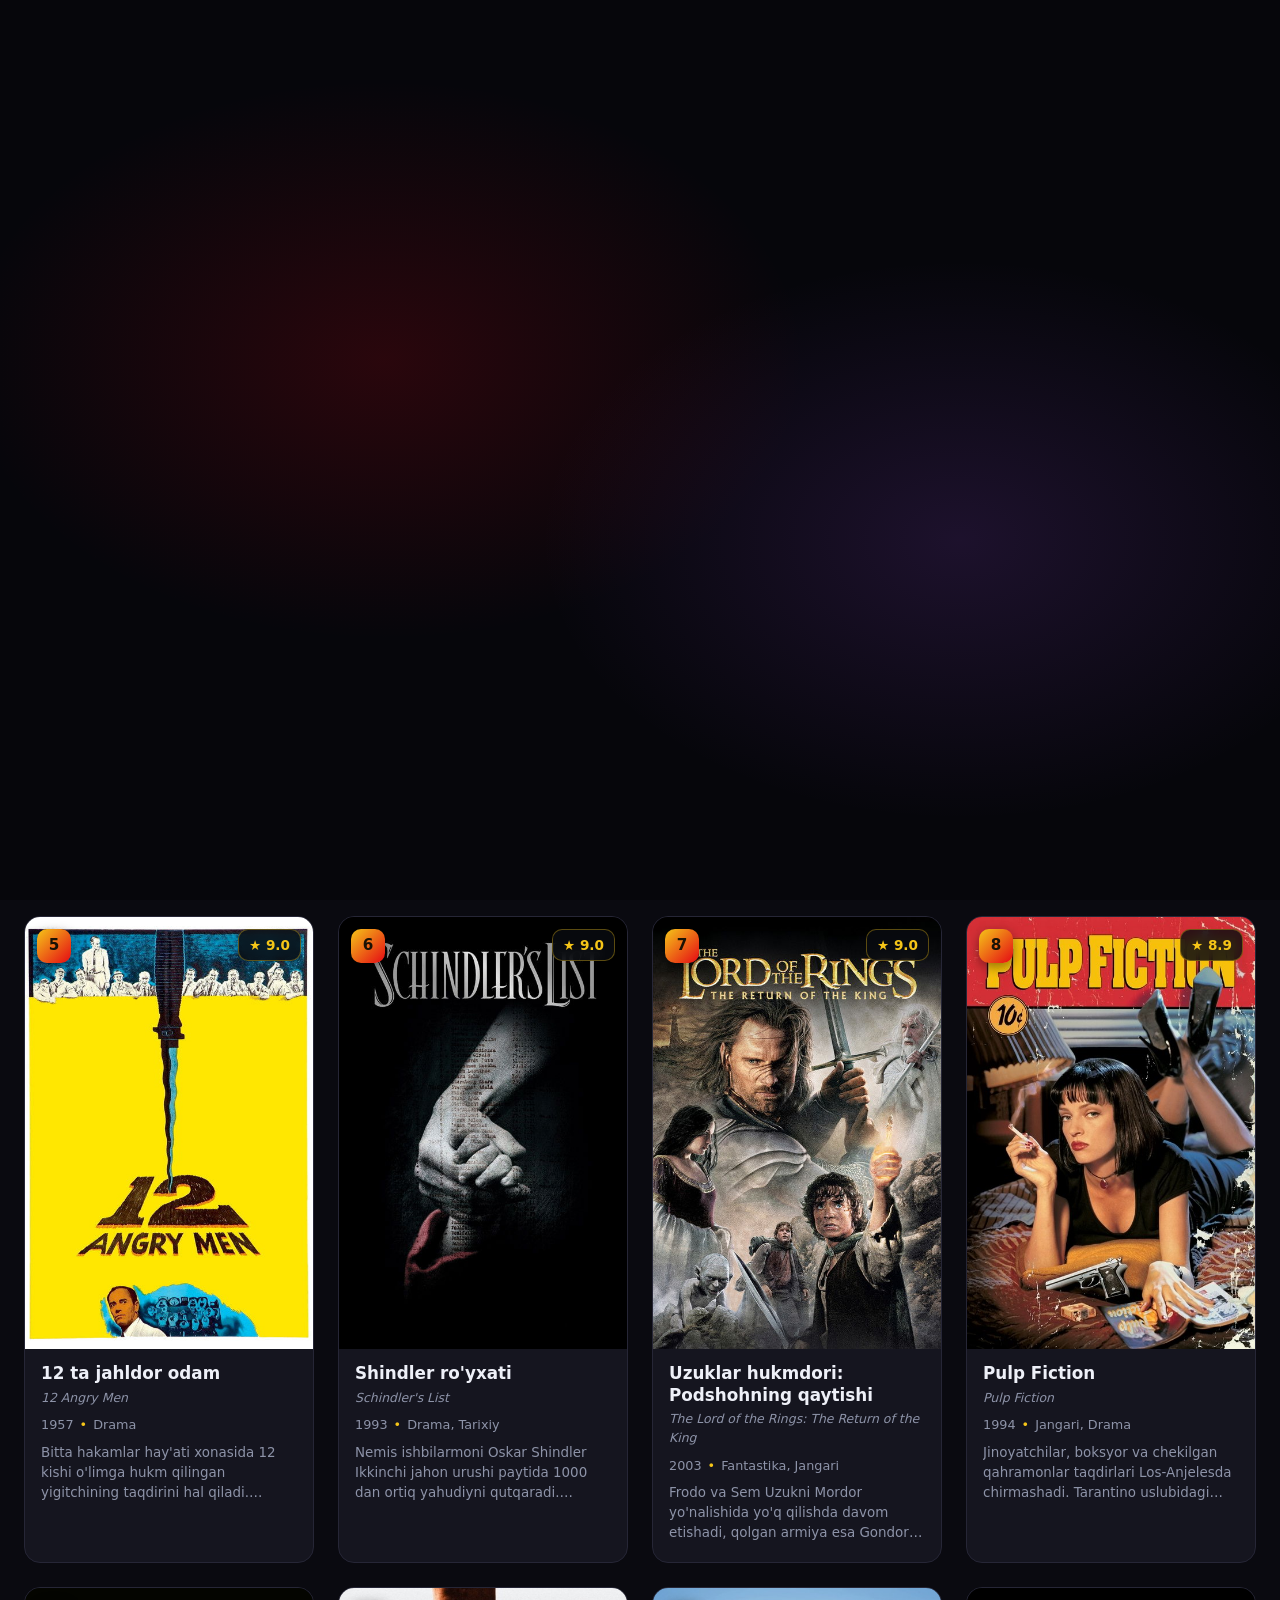
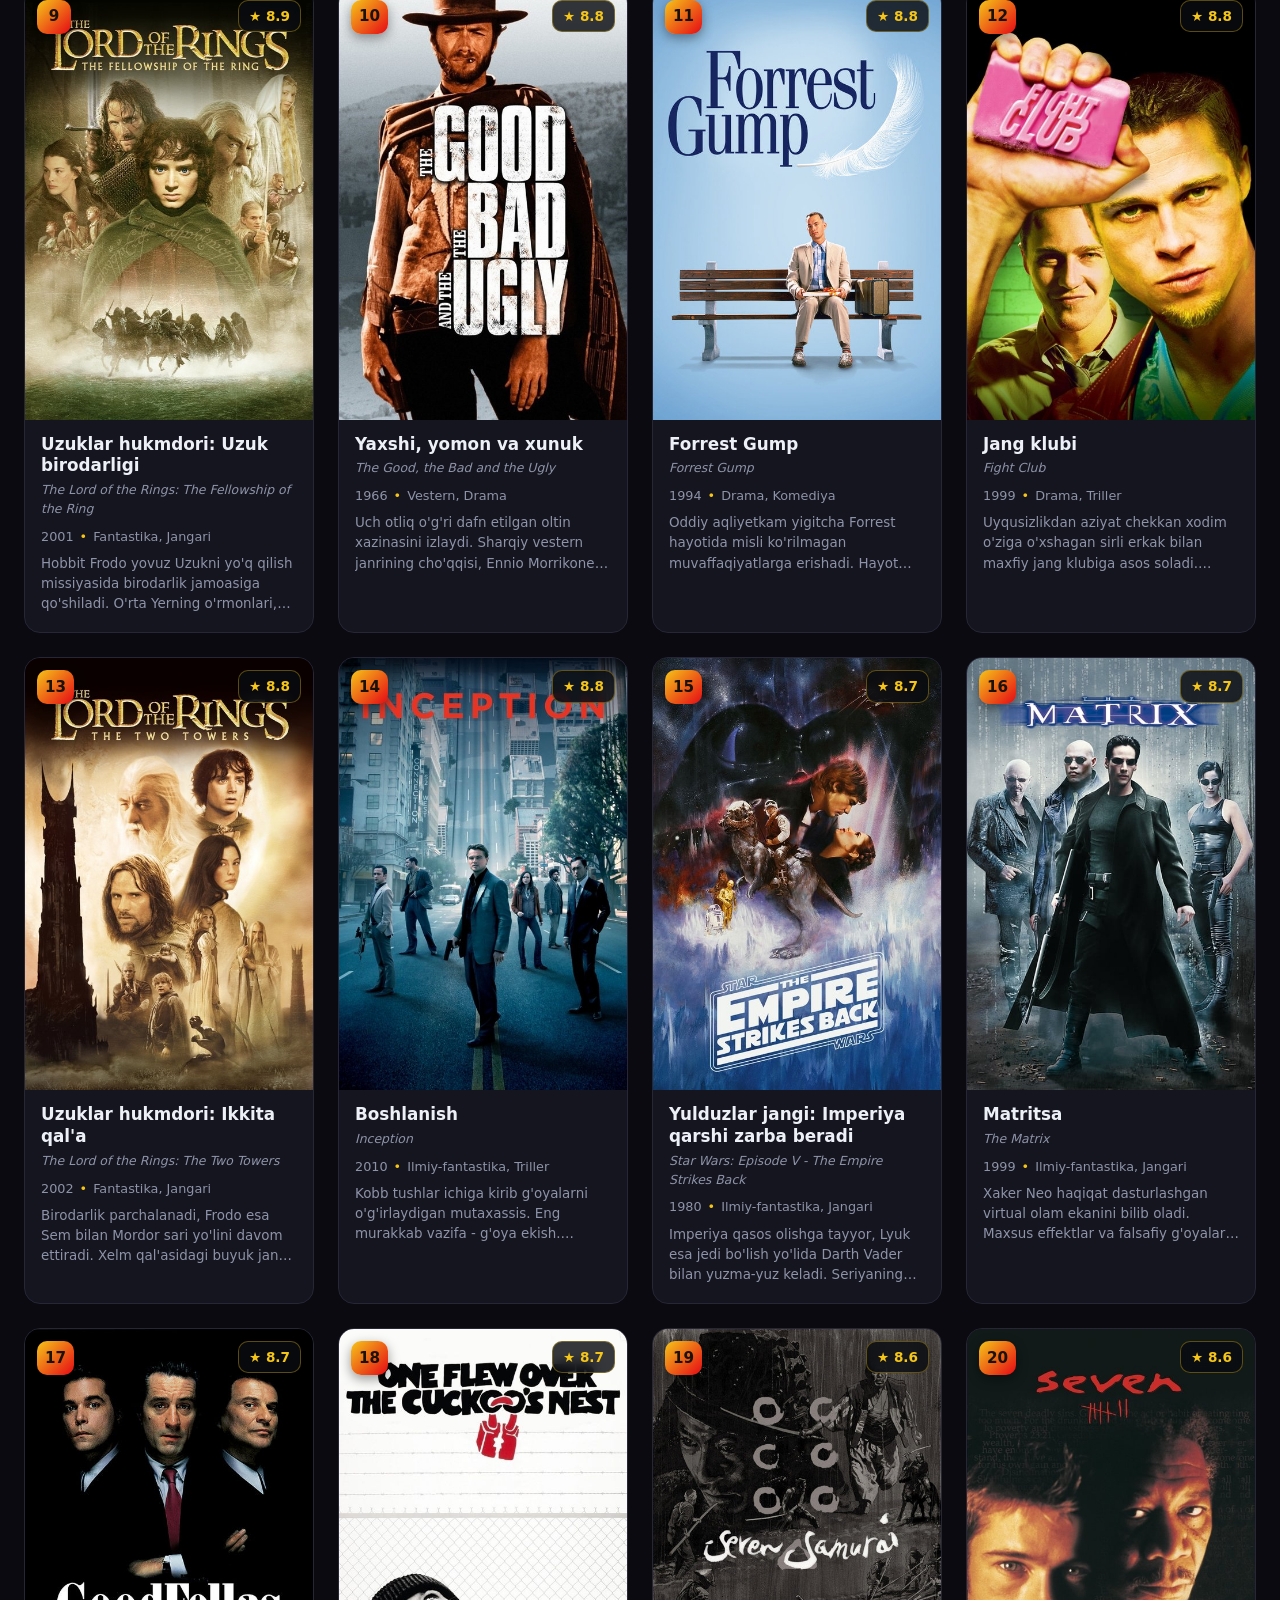
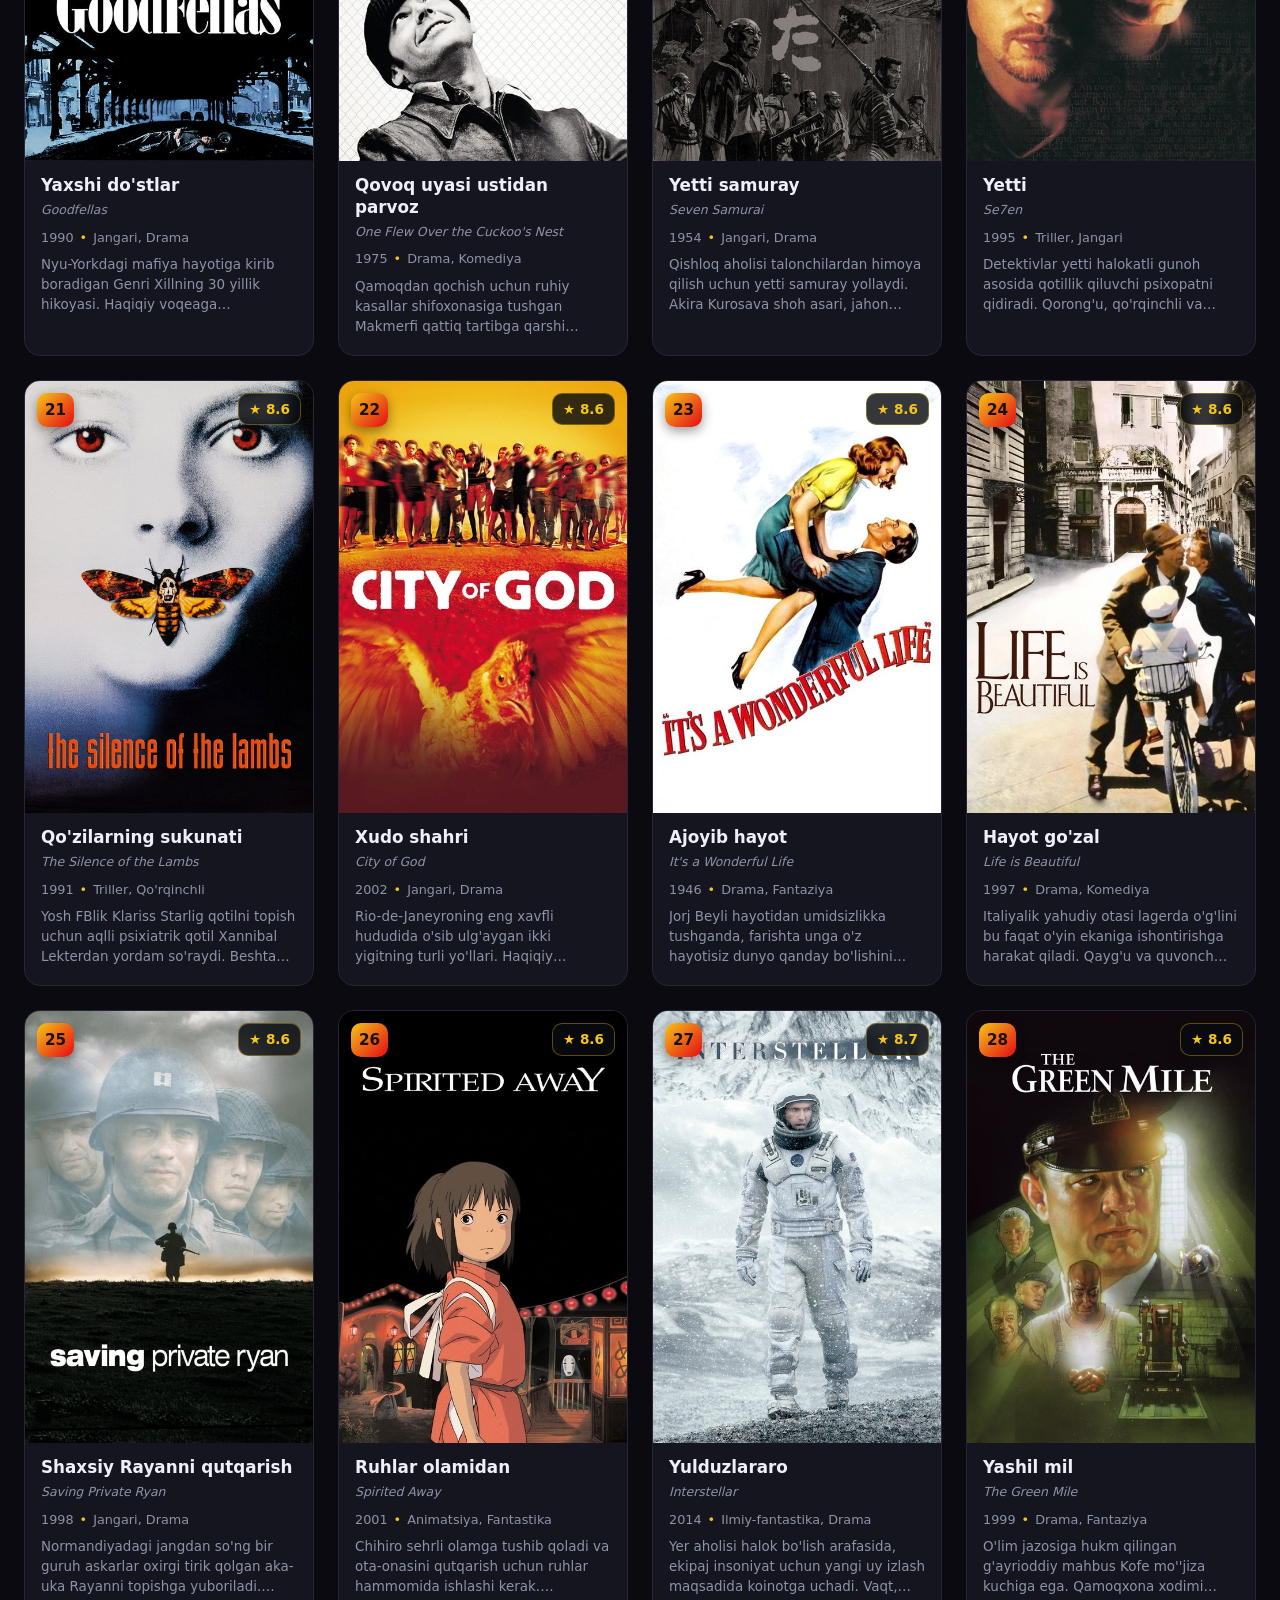
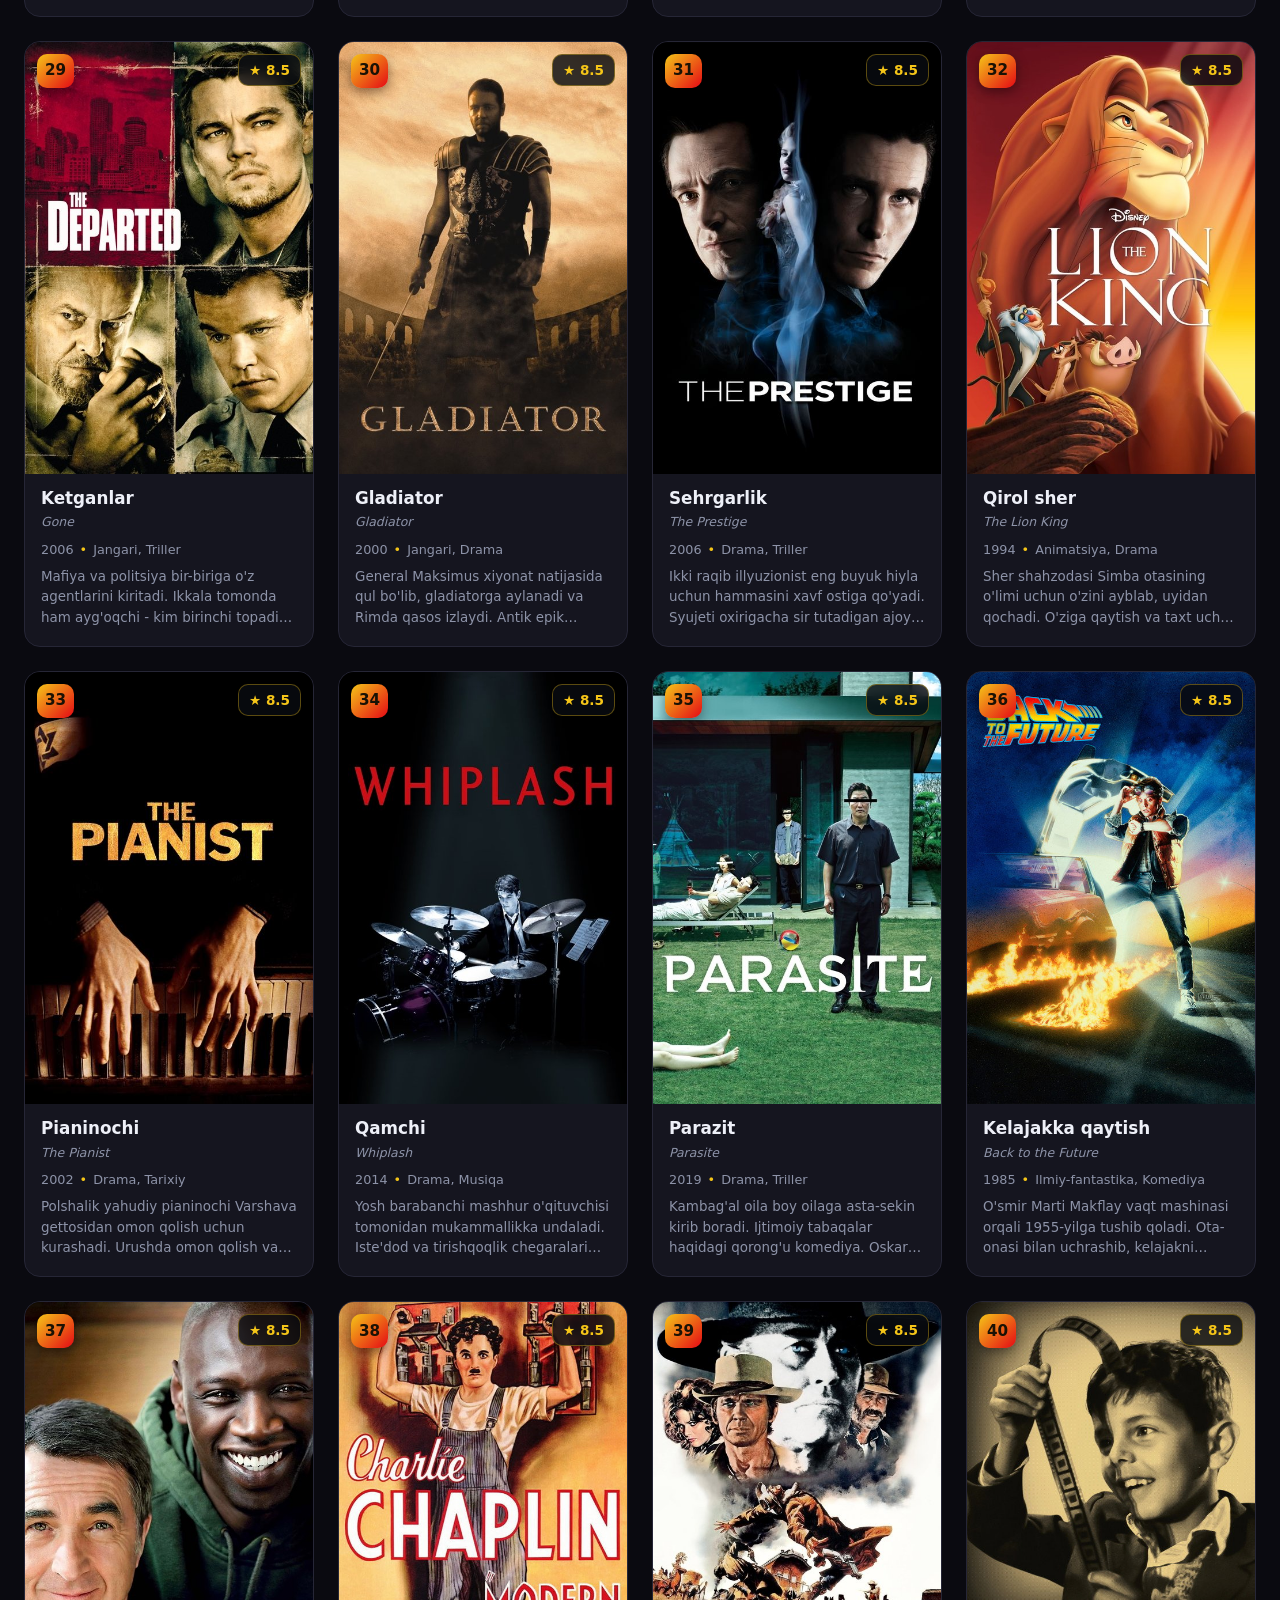
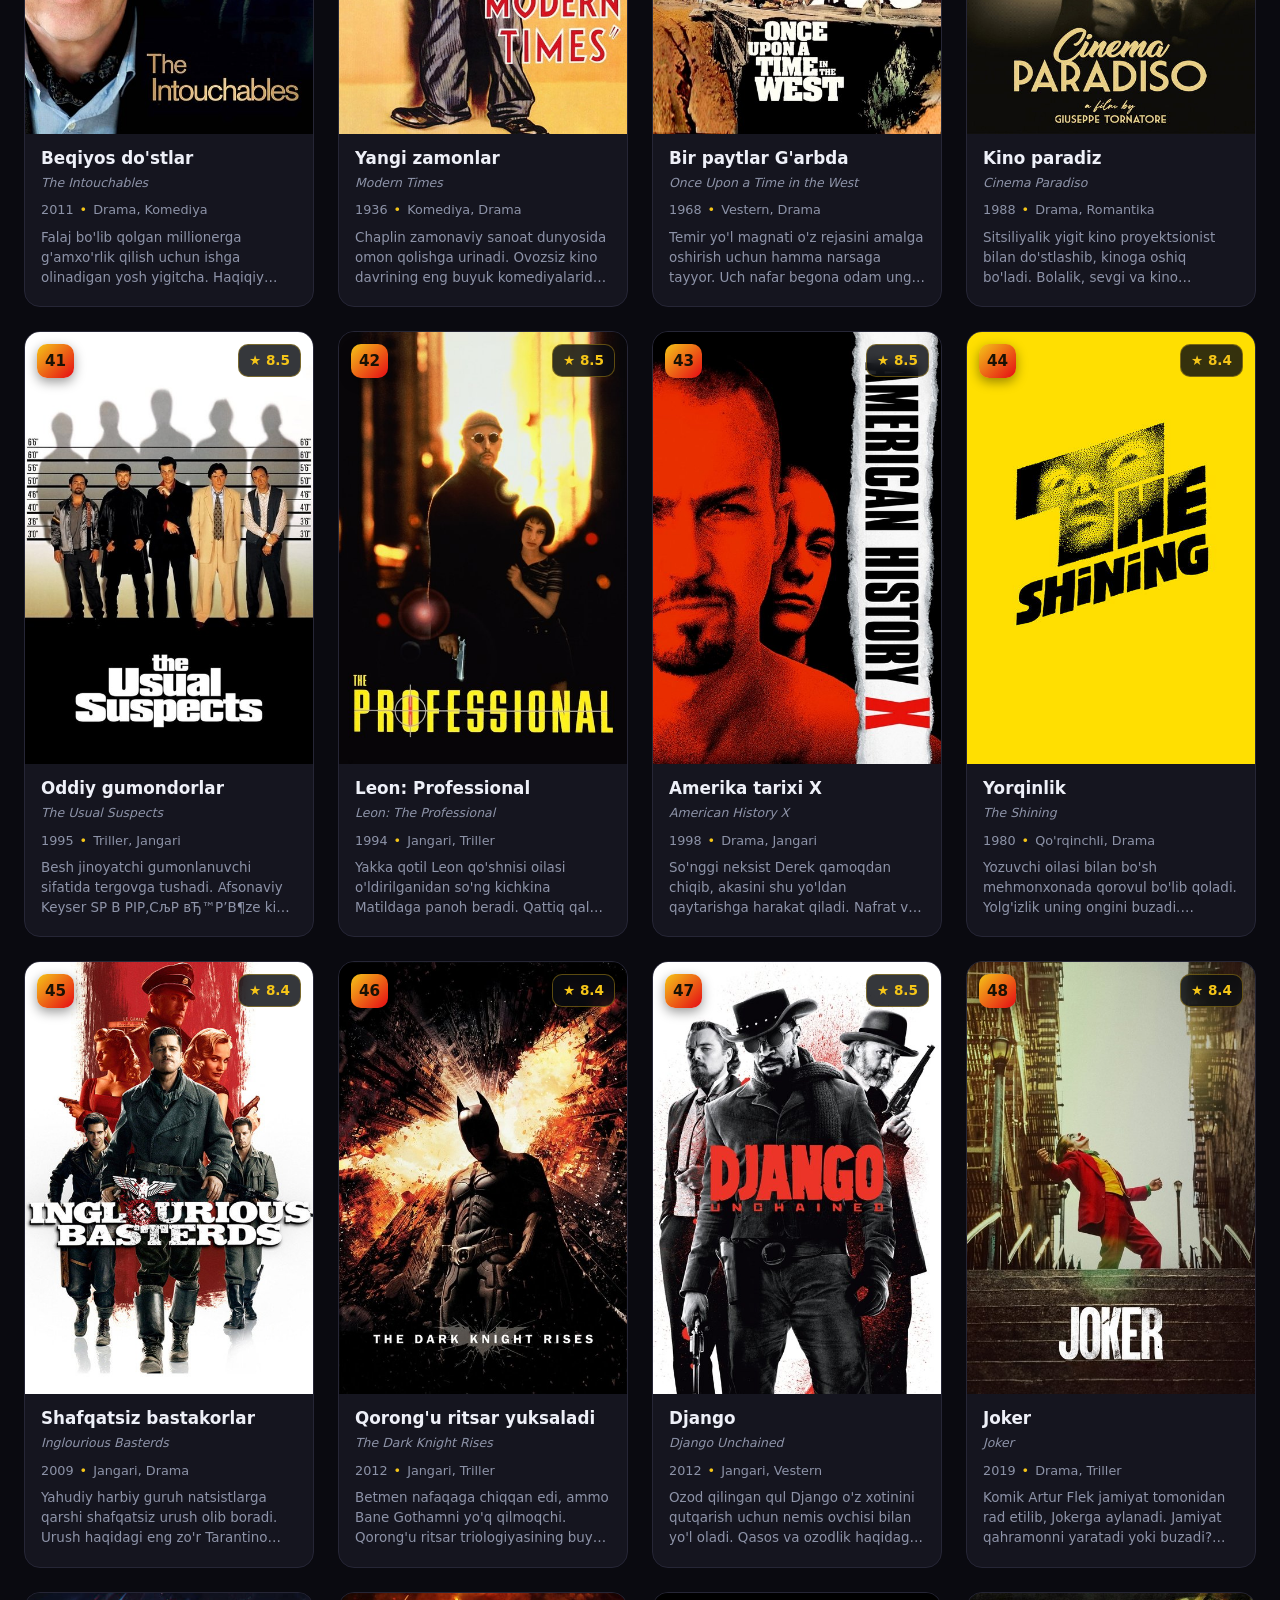
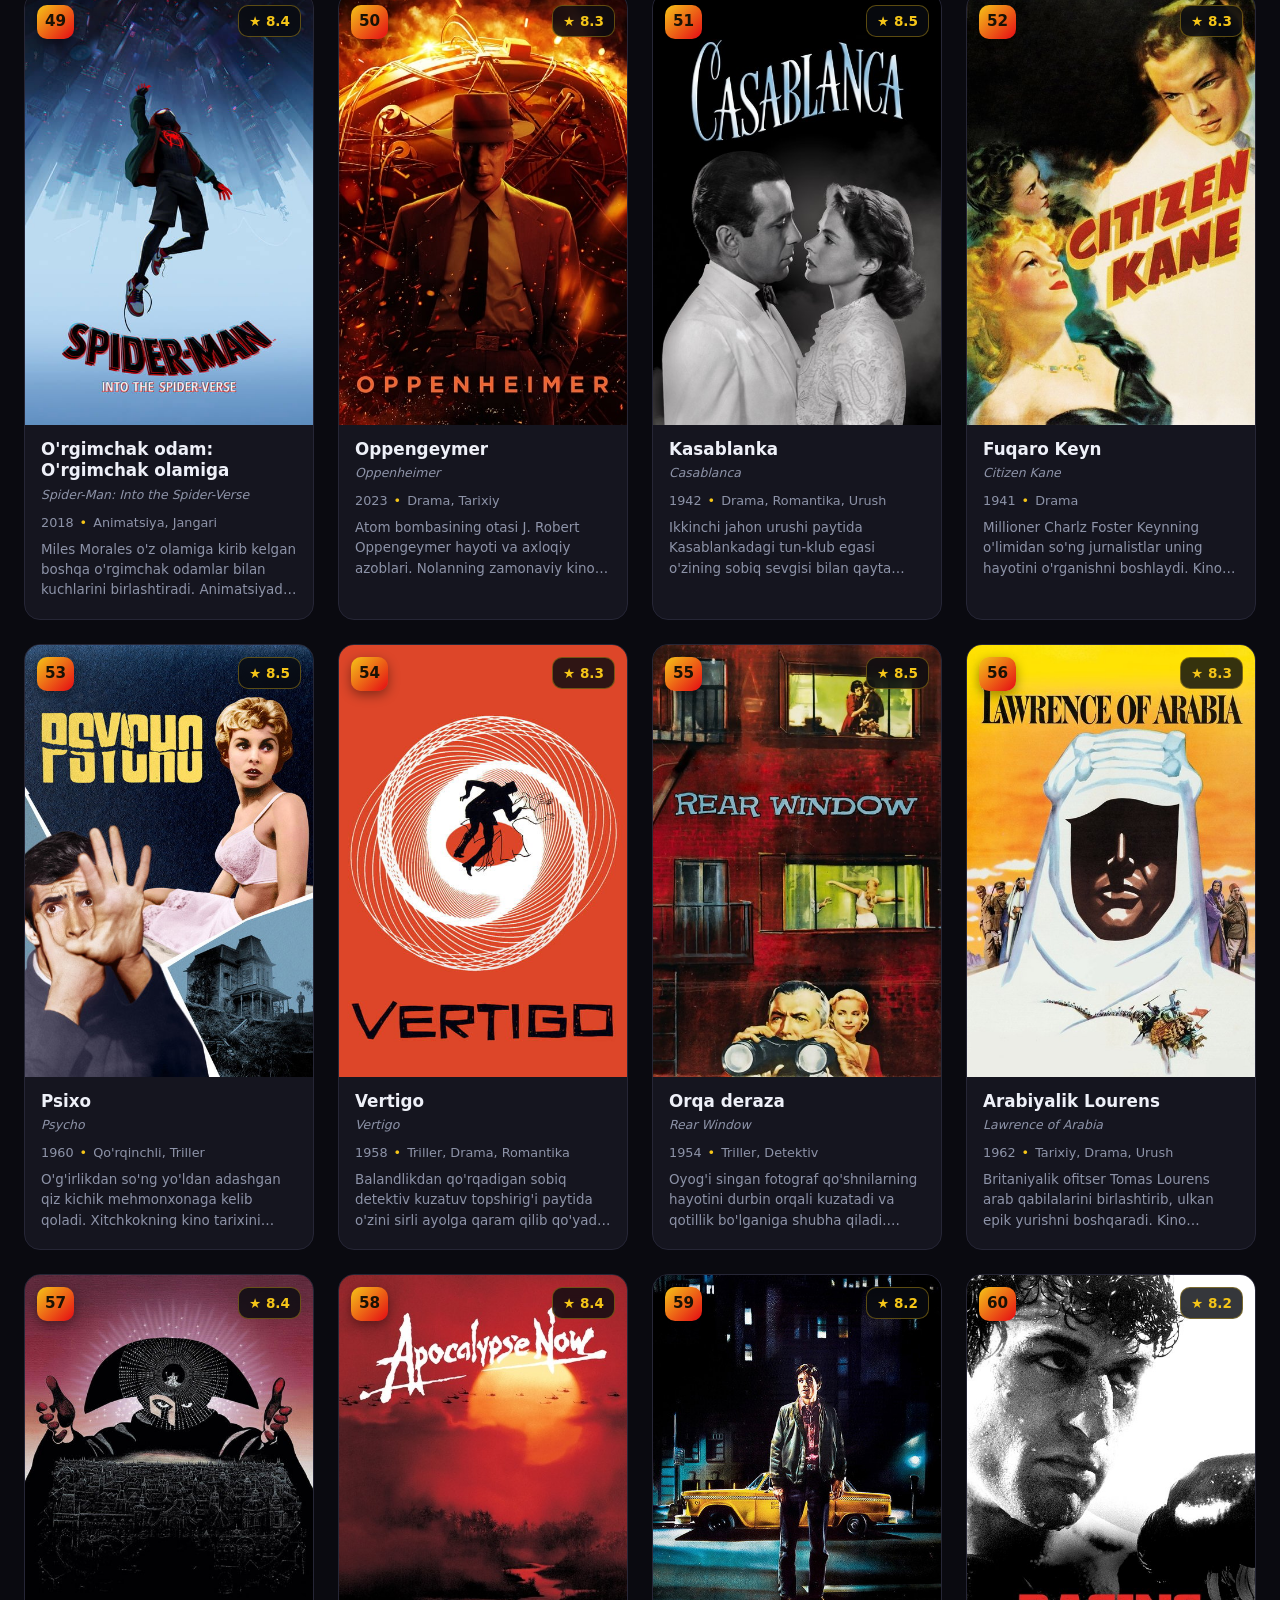
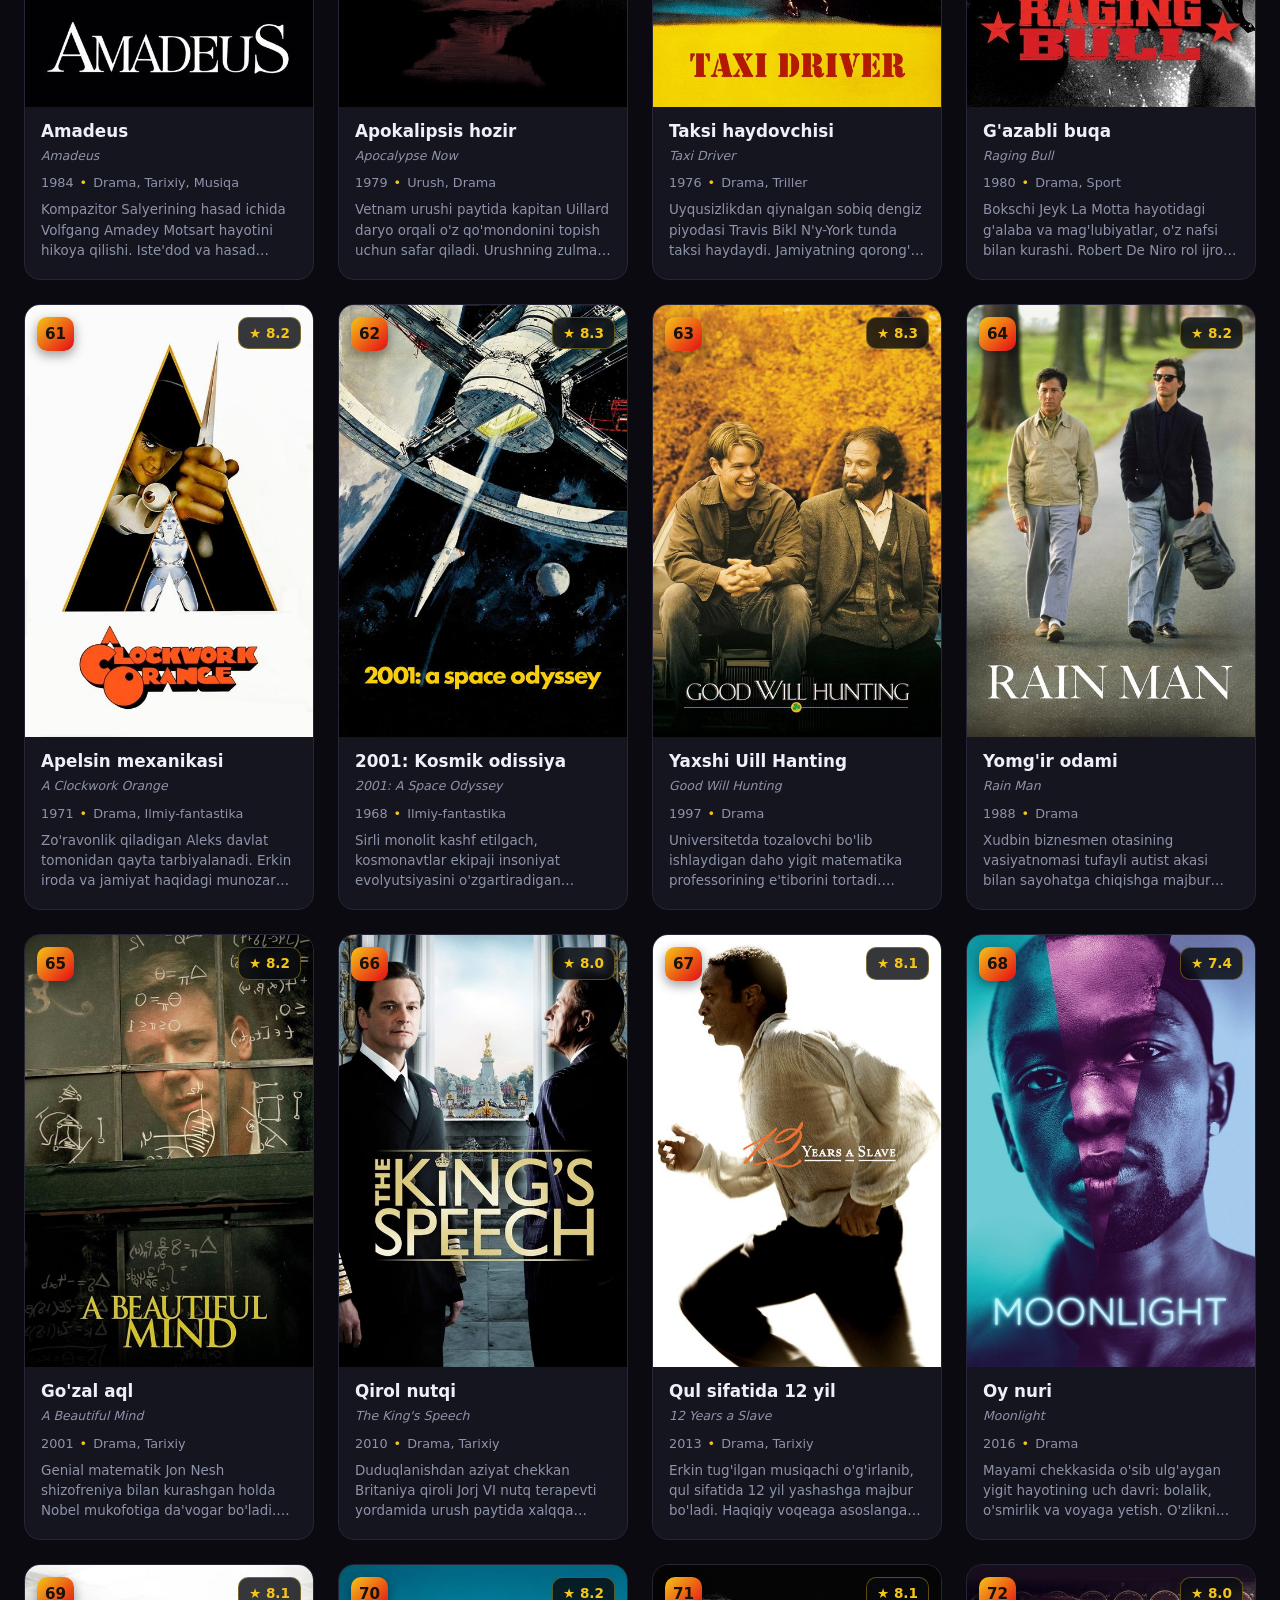
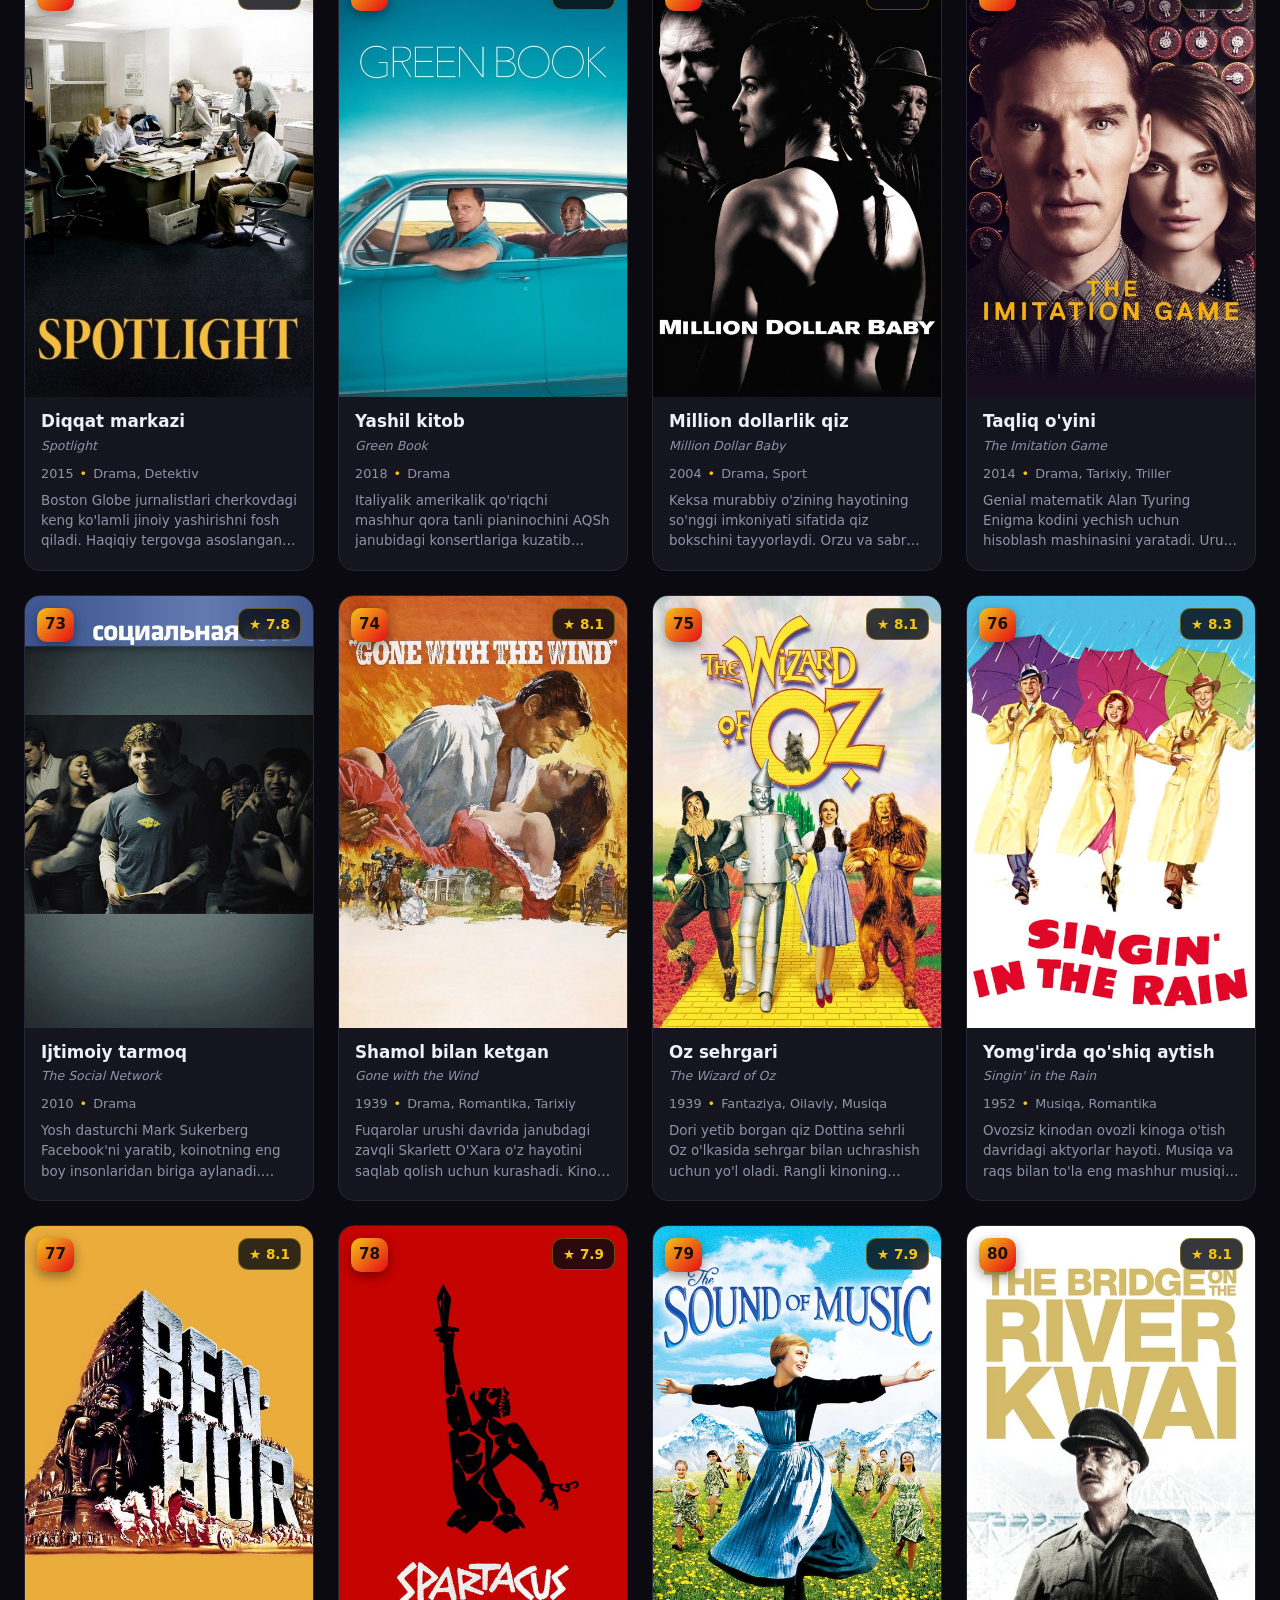
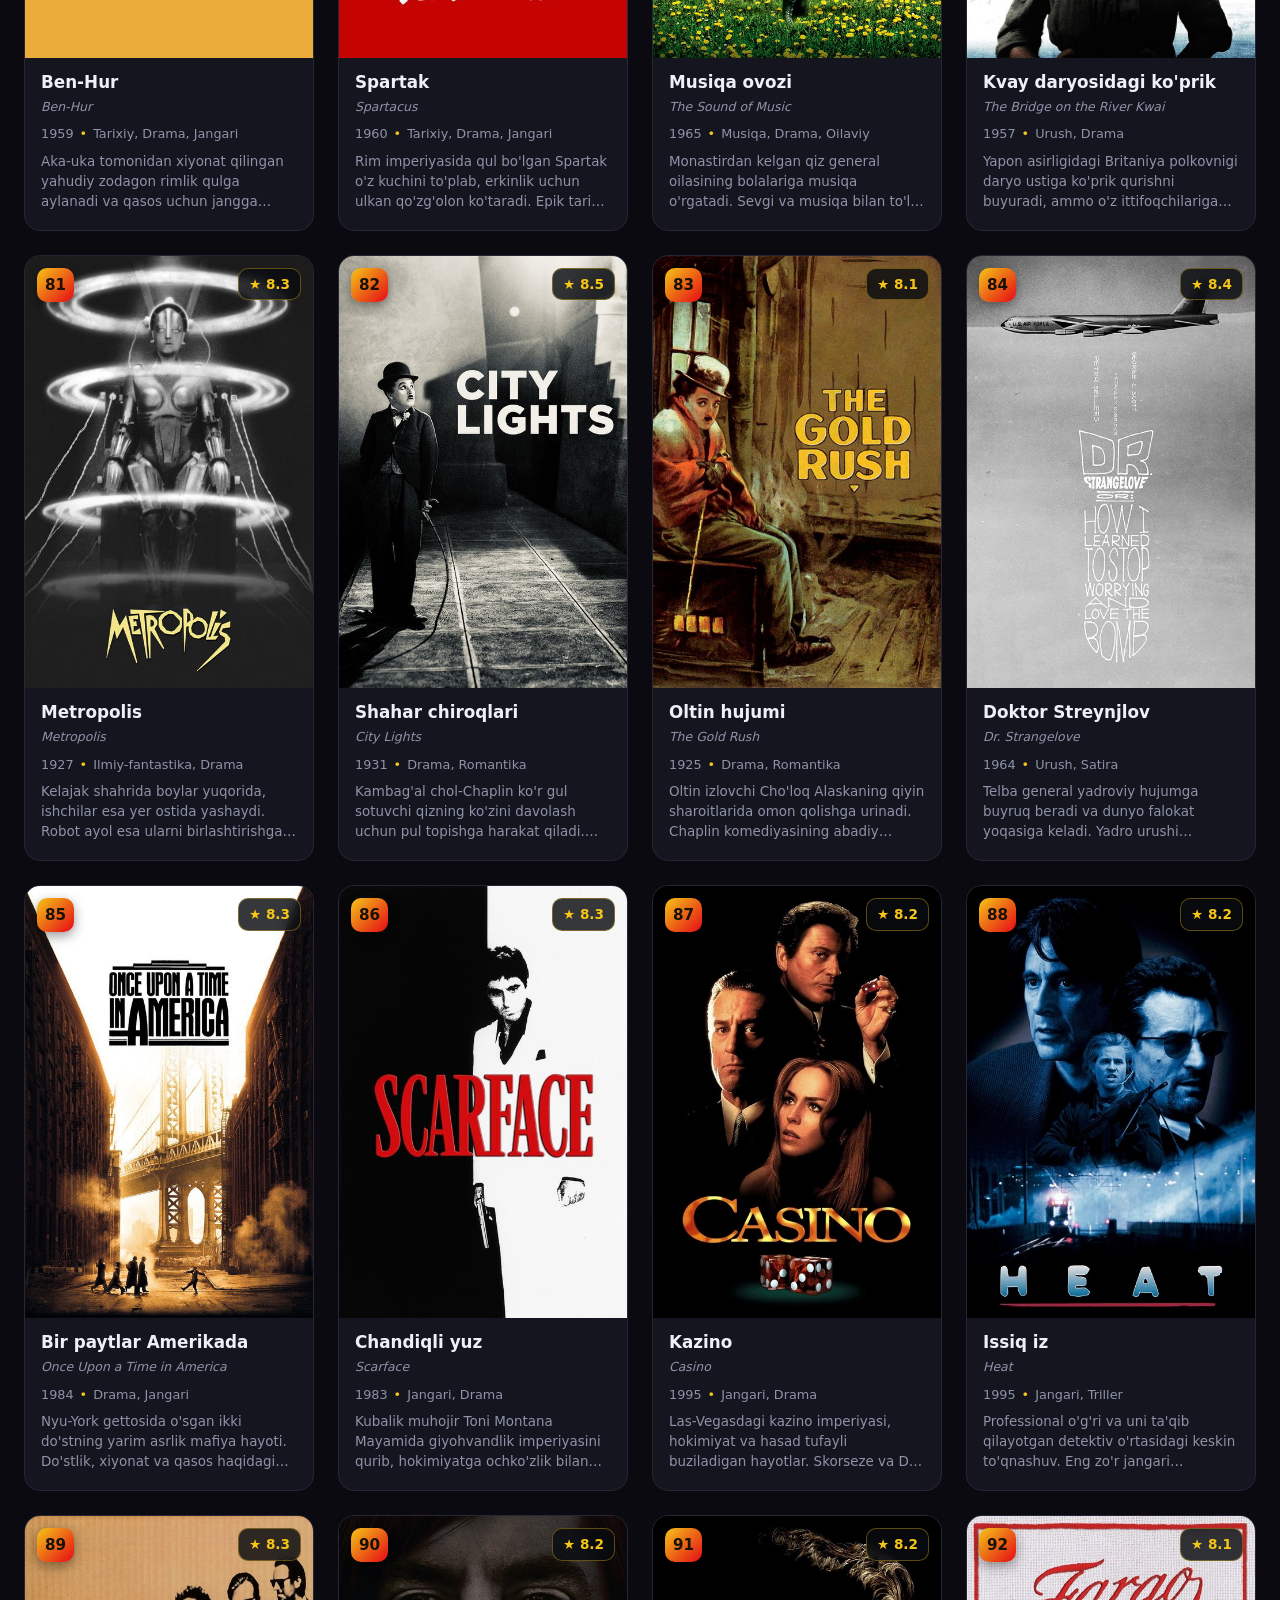
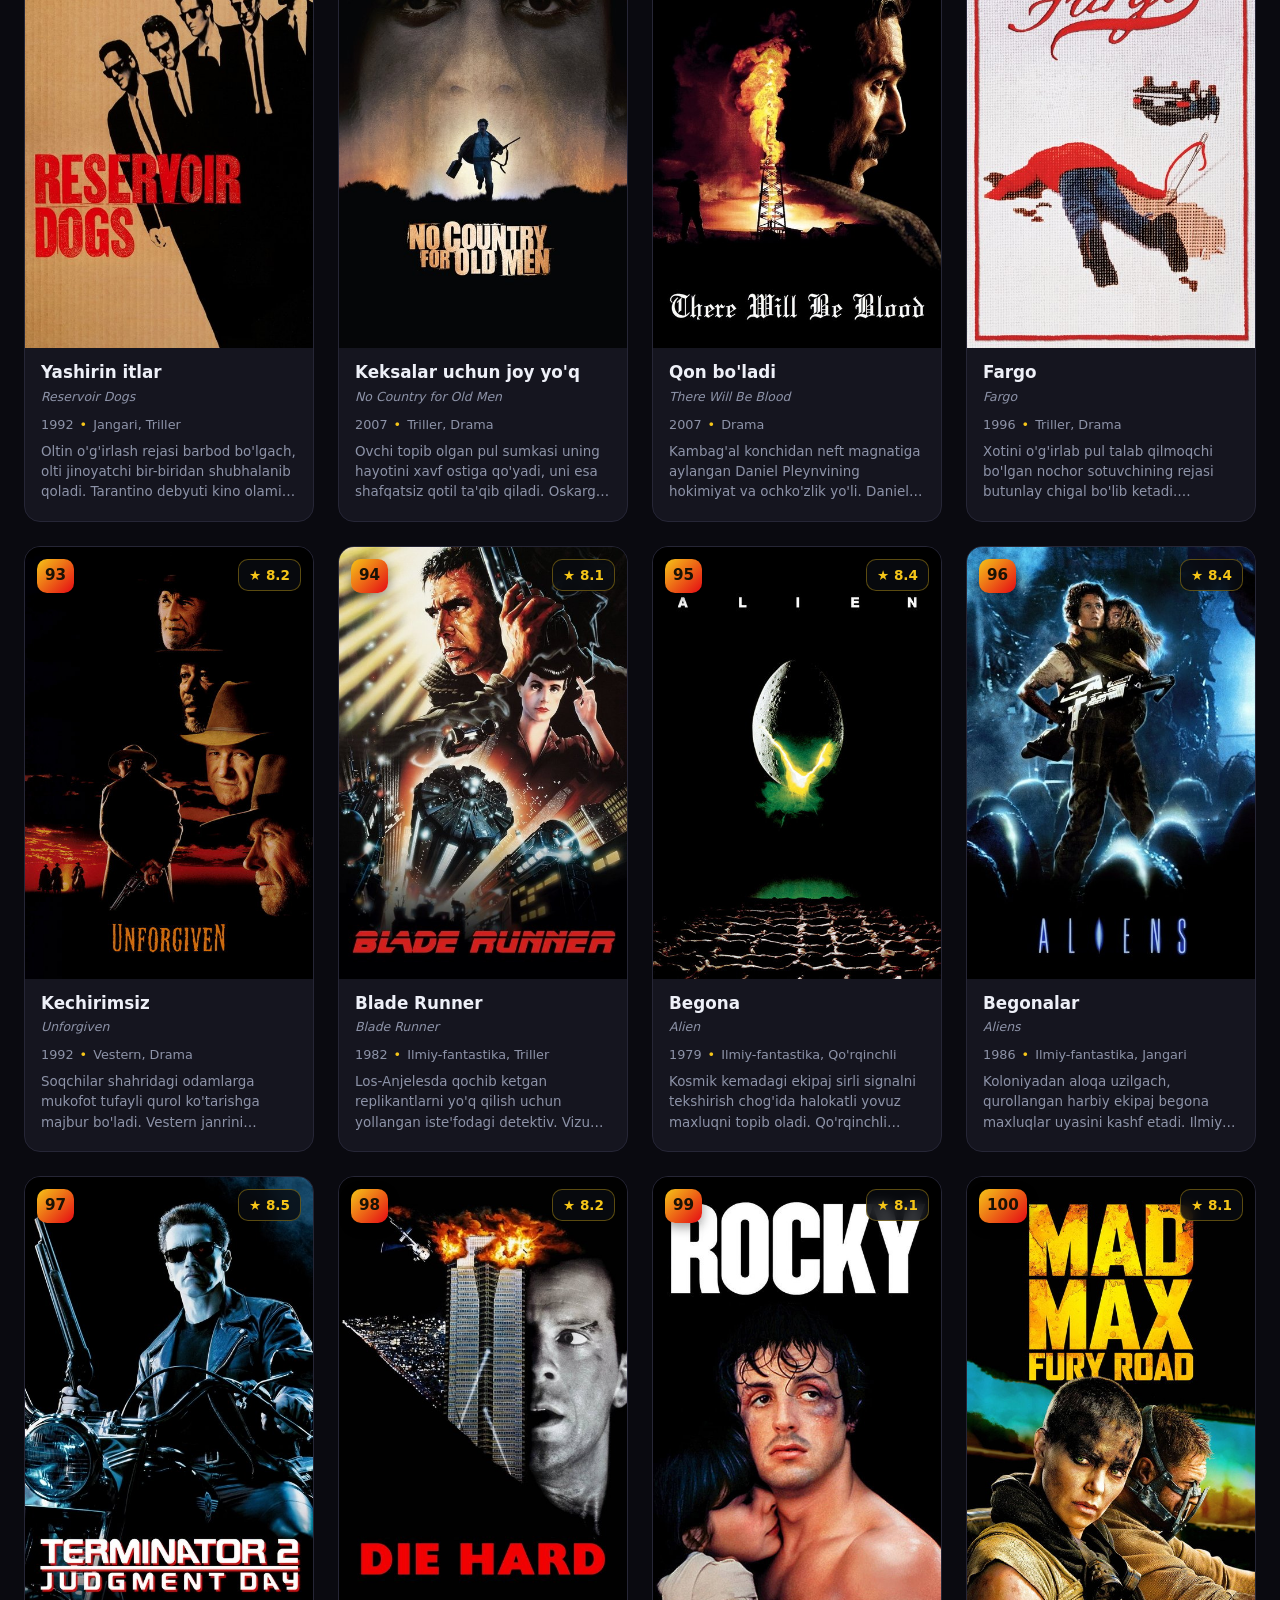
==== commit bf80ca65: "Sayt yangilandi: kinoni korish - ozbek tilidagi saytga + ikkala nom ko'rsatiladi" ====
--- a/index.html
+++ b/index.html
@@ -127,6 +127,7 @@
                 </div>
                 <div class="card-body">
                     <h3 class="card-title">Shahshankdan qochish</h3>
+                    <p class="card-orig">The Shawshank Redemption</p>
                     <div class="card-meta">
                         <span>1994</span>
                         <span class="dot">•</span>
@@ -150,6 +151,7 @@
                 </div>
                 <div class="card-body">
                     <h3 class="card-title">Cho&#39;qintirgan ota</h3>
+                    <p class="card-orig">The Godfather</p>
                     <div class="card-meta">
                         <span>1972</span>
                         <span class="dot">•</span>
@@ -173,6 +175,7 @@
                 </div>
                 <div class="card-body">
                     <h3 class="card-title">Qorong&#39;u ritsar</h3>
+                    <p class="card-orig">The Dark Knight</p>
                     <div class="card-meta">
                         <span>2008</span>
                         <span class="dot">•</span>
@@ -196,6 +199,7 @@
                 </div>
                 <div class="card-body">
                     <h3 class="card-title">Cho&#39;qintirgan ota 2</h3>
+                    <p class="card-orig">The Godfather Part II</p>
                     <div class="card-meta">
                         <span>1974</span>
                         <span class="dot">•</span>
@@ -219,6 +223,7 @@
                 </div>
                 <div class="card-body">
                     <h3 class="card-title">12 ta jahldor odam</h3>
+                    <p class="card-orig">12 Angry Men</p>
                     <div class="card-meta">
                         <span>1957</span>
                         <span class="dot">•</span>
@@ -242,6 +247,7 @@
                 </div>
                 <div class="card-body">
                     <h3 class="card-title">Shindler ro&#39;yxati</h3>
+                    <p class="card-orig">Schindler&#39;s List</p>
                     <div class="card-meta">
                         <span>1993</span>
                         <span class="dot">•</span>
@@ -265,6 +271,7 @@
                 </div>
                 <div class="card-body">
                     <h3 class="card-title">Uzuklar hukmdori: Podshohning qaytishi</h3>
+                    <p class="card-orig">The Lord of the Rings: The Return of the King</p>
                     <div class="card-meta">
                         <span>2003</span>
                         <span class="dot">•</span>
@@ -288,6 +295,7 @@
                 </div>
                 <div class="card-body">
                     <h3 class="card-title">Pulp Fiction</h3>
+                    <p class="card-orig">Pulp Fiction</p>
                     <div class="card-meta">
                         <span>1994</span>
                         <span class="dot">•</span>
@@ -311,6 +319,7 @@
                 </div>
                 <div class="card-body">
                     <h3 class="card-title">Uzuklar hukmdori: Uzuk birodarligi</h3>
+                    <p class="card-orig">The Lord of the Rings: The Fellowship of the Ring</p>
                     <div class="card-meta">
                         <span>2001</span>
                         <span class="dot">•</span>
@@ -334,6 +343,7 @@
                 </div>
                 <div class="card-body">
                     <h3 class="card-title">Yaxshi, yomon va xunuk</h3>
+                    <p class="card-orig">The Good, the Bad and the Ugly</p>
                     <div class="card-meta">
                         <span>1966</span>
                         <span class="dot">•</span>
@@ -357,6 +367,7 @@
                 </div>
                 <div class="card-body">
                     <h3 class="card-title">Forrest Gump</h3>
+                    <p class="card-orig">Forrest Gump</p>
                     <div class="card-meta">
                         <span>1994</span>
                         <span class="dot">•</span>
@@ -380,6 +391,7 @@
                 </div>
                 <div class="card-body">
                     <h3 class="card-title">Jang klubi</h3>
+                    <p class="card-orig">Fight Club</p>
                     <div class="card-meta">
                         <span>1999</span>
                         <span class="dot">•</span>
@@ -403,6 +415,7 @@
                 </div>
                 <div class="card-body">
                     <h3 class="card-title">Uzuklar hukmdori: Ikkita qal&#39;a</h3>
+                    <p class="card-orig">The Lord of the Rings: The Two Towers</p>
                     <div class="card-meta">
                         <span>2002</span>
                         <span class="dot">•</span>
@@ -426,6 +439,7 @@
                 </div>
                 <div class="card-body">
                     <h3 class="card-title">Boshlanish</h3>
+                    <p class="card-orig">Inception</p>
                     <div class="card-meta">
                         <span>2010</span>
                         <span class="dot">•</span>
@@ -449,6 +463,7 @@
                 </div>
                 <div class="card-body">
                     <h3 class="card-title">Yulduzlar jangi: Imperiya qarshi zarba beradi</h3>
+                    <p class="card-orig">Star Wars: Episode V - The Empire Strikes Back</p>
                     <div class="card-meta">
                         <span>1980</span>
                         <span class="dot">•</span>
@@ -472,6 +487,7 @@
                 </div>
                 <div class="card-body">
                     <h3 class="card-title">Matritsa</h3>
+                    <p class="card-orig">The Matrix</p>
                     <div class="card-meta">
                         <span>1999</span>
                         <span class="dot">•</span>
@@ -495,6 +511,7 @@
                 </div>
                 <div class="card-body">
                     <h3 class="card-title">Yaxshi do&#39;stlar</h3>
+                    <p class="card-orig">Goodfellas</p>
                     <div class="card-meta">
                         <span>1990</span>
                         <span class="dot">•</span>
@@ -518,6 +535,7 @@
                 </div>
                 <div class="card-body">
                     <h3 class="card-title">Qovoq uyasi ustidan parvoz</h3>
+                    <p class="card-orig">One Flew Over the Cuckoo&#39;s Nest</p>
                     <div class="card-meta">
                         <span>1975</span>
                         <span class="dot">•</span>
@@ -541,6 +559,7 @@
                 </div>
                 <div class="card-body">
                     <h3 class="card-title">Yetti samuray</h3>
+                    <p class="card-orig">Seven Samurai</p>
                     <div class="card-meta">
                         <span>1954</span>
                         <span class="dot">•</span>
@@ -564,6 +583,7 @@
                 </div>
                 <div class="card-body">
                     <h3 class="card-title">Yetti</h3>
+                    <p class="card-orig">Se7en</p>
                     <div class="card-meta">
                         <span>1995</span>
                         <span class="dot">•</span>
@@ -587,6 +607,7 @@
                 </div>
                 <div class="card-body">
                     <h3 class="card-title">Qo&#39;zilarning sukunati</h3>
+                    <p class="card-orig">The Silence of the Lambs</p>
                     <div class="card-meta">
                         <span>1991</span>
                         <span class="dot">•</span>
@@ -610,6 +631,7 @@
                 </div>
                 <div class="card-body">
                     <h3 class="card-title">Xudo shahri</h3>
+                    <p class="card-orig">City of God</p>
                     <div class="card-meta">
                         <span>2002</span>
                         <span class="dot">•</span>
@@ -633,6 +655,7 @@
                 </div>
                 <div class="card-body">
                     <h3 class="card-title">Ajoyib hayot</h3>
+                    <p class="card-orig">It&#39;s a Wonderful Life</p>
                     <div class="card-meta">
                         <span>1946</span>
                         <span class="dot">•</span>
@@ -656,6 +679,7 @@
                 </div>
                 <div class="card-body">
                     <h3 class="card-title">Hayot go&#39;zal</h3>
+                    <p class="card-orig">Life is Beautiful</p>
                     <div class="card-meta">
                         <span>1997</span>
                         <span class="dot">•</span>
@@ -679,6 +703,7 @@
                 </div>
                 <div class="card-body">
                     <h3 class="card-title">Shaxsiy Rayanni qutqarish</h3>
+                    <p class="card-orig">Saving Private Ryan</p>
                     <div class="card-meta">
                         <span>1998</span>
                         <span class="dot">•</span>
@@ -702,6 +727,7 @@
                 </div>
                 <div class="card-body">
                     <h3 class="card-title">Ruhlar olamidan</h3>
+                    <p class="card-orig">Spirited Away</p>
                     <div class="card-meta">
                         <span>2001</span>
                         <span class="dot">•</span>
@@ -725,6 +751,7 @@
                 </div>
                 <div class="card-body">
                     <h3 class="card-title">Yulduzlararo</h3>
+                    <p class="card-orig">Interstellar</p>
                     <div class="card-meta">
                         <span>2014</span>
                         <span class="dot">•</span>
@@ -748,6 +775,7 @@
                 </div>
                 <div class="card-body">
                     <h3 class="card-title">Yashil mil</h3>
+                    <p class="card-orig">The Green Mile</p>
                     <div class="card-meta">
                         <span>1999</span>
                         <span class="dot">•</span>
@@ -771,6 +799,7 @@
                 </div>
                 <div class="card-body">
                     <h3 class="card-title">Ketganlar</h3>
+                    <p class="card-orig">Gone</p>
                     <div class="card-meta">
                         <span>2006</span>
                         <span class="dot">•</span>
@@ -794,6 +823,7 @@
                 </div>
                 <div class="card-body">
                     <h3 class="card-title">Gladiator</h3>
+                    <p class="card-orig">Gladiator</p>
                     <div class="card-meta">
                         <span>2000</span>
                         <span class="dot">•</span>
@@ -817,6 +847,7 @@
                 </div>
                 <div class="card-body">
                     <h3 class="card-title">Sehrgarlik</h3>
+                    <p class="card-orig">The Prestige</p>
                     <div class="card-meta">
                         <span>2006</span>
                         <span class="dot">•</span>
@@ -840,6 +871,7 @@
                 </div>
                 <div class="card-body">
                     <h3 class="card-title">Qirol sher</h3>
+                    <p class="card-orig">The Lion King</p>
                     <div class="card-meta">
                         <span>1994</span>
                         <span class="dot">•</span>
@@ -863,6 +895,7 @@
                 </div>
                 <div class="card-body">
                     <h3 class="card-title">Pianinochi</h3>
+                    <p class="card-orig">The Pianist</p>
                     <div class="card-meta">
                         <span>2002</span>
                         <span class="dot">•</span>
@@ -886,6 +919,7 @@
                 </div>
                 <div class="card-body">
                     <h3 class="card-title">Qamchi</h3>
+                    <p class="card-orig">Whiplash</p>
                     <div class="card-meta">
                         <span>2014</span>
                         <span class="dot">•</span>
@@ -909,6 +943,7 @@
                 </div>
                 <div class="card-body">
                     <h3 class="card-title">Parazit</h3>
+                    <p class="card-orig">Parasite</p>
                     <div class="card-meta">
                         <span>2019</span>
                         <span class="dot">•</span>
@@ -932,6 +967,7 @@
                 </div>
                 <div class="card-body">
                     <h3 class="card-title">Kelajakka qaytish</h3>
+                    <p class="card-orig">Back to the Future</p>
                     <div class="card-meta">
                         <span>1985</span>
                         <span class="dot">•</span>
@@ -955,6 +991,7 @@
                 </div>
                 <div class="card-body">
                     <h3 class="card-title">Beqiyos do&#39;stlar</h3>
+                    <p class="card-orig">The Intouchables</p>
                     <div class="card-meta">
                         <span>2011</span>
                         <span class="dot">•</span>
@@ -978,6 +1015,7 @@
                 </div>
                 <div class="card-body">
                     <h3 class="card-title">Yangi zamonlar</h3>
+                    <p class="card-orig">Modern Times</p>
                     <div class="card-meta">
                         <span>1936</span>
                         <span class="dot">•</span>
@@ -1001,6 +1039,7 @@
                 </div>
                 <div class="card-body">
                     <h3 class="card-title">Bir paytlar G&#39;arbda</h3>
+                    <p class="card-orig">Once Upon a Time in the West</p>
                     <div class="card-meta">
                         <span>1968</span>
                         <span class="dot">•</span>
@@ -1024,6 +1063,7 @@
                 </div>
                 <div class="card-body">
                     <h3 class="card-title">Kino paradiz</h3>
+                    <p class="card-orig">Cinema Paradiso</p>
                     <div class="card-meta">
                         <span>1988</span>
                         <span class="dot">•</span>
@@ -1047,6 +1087,7 @@
                 </div>
                 <div class="card-body">
                     <h3 class="card-title">Oddiy gumondorlar</h3>
+                    <p class="card-orig">The Usual Suspects</p>
                     <div class="card-meta">
                         <span>1995</span>
                         <span class="dot">•</span>
@@ -1070,6 +1111,7 @@
                 </div>
                 <div class="card-body">
                     <h3 class="card-title">Leon: Professional</h3>
+                    <p class="card-orig">Leon: The Professional</p>
                     <div class="card-meta">
                         <span>1994</span>
                         <span class="dot">•</span>
@@ -1093,6 +1135,7 @@
                 </div>
                 <div class="card-body">
                     <h3 class="card-title">Amerika tarixi X</h3>
+                    <p class="card-orig">American History X</p>
                     <div class="card-meta">
                         <span>1998</span>
                         <span class="dot">•</span>
@@ -1116,6 +1159,7 @@
                 </div>
                 <div class="card-body">
                     <h3 class="card-title">Yorqinlik</h3>
+                    <p class="card-orig">The Shining</p>
                     <div class="card-meta">
                         <span>1980</span>
                         <span class="dot">•</span>
@@ -1139,6 +1183,7 @@
                 </div>
                 <div class="card-body">
                     <h3 class="card-title">Shafqatsiz bastakorlar</h3>
+                    <p class="card-orig">Inglourious Basterds</p>
                     <div class="card-meta">
                         <span>2009</span>
                         <span class="dot">•</span>
@@ -1162,6 +1207,7 @@
                 </div>
                 <div class="card-body">
                     <h3 class="card-title">Qorong&#39;u ritsar yuksaladi</h3>
+                    <p class="card-orig">The Dark Knight Rises</p>
                     <div class="card-meta">
                         <span>2012</span>
                         <span class="dot">•</span>
@@ -1185,6 +1231,7 @@
                 </div>
                 <div class="card-body">
                     <h3 class="card-title">Django</h3>
+                    <p class="card-orig">Django Unchained</p>
                     <div class="card-meta">
                         <span>2012</span>
                         <span class="dot">•</span>
@@ -1208,6 +1255,7 @@
                 </div>
                 <div class="card-body">
                     <h3 class="card-title">Joker</h3>
+                    <p class="card-orig">Joker</p>
                     <div class="card-meta">
                         <span>2019</span>
                         <span class="dot">•</span>
@@ -1231,6 +1279,7 @@
                 </div>
                 <div class="card-body">
                     <h3 class="card-title">O&#39;rgimchak odam: O&#39;rgimchak olamiga</h3>
+                    <p class="card-orig">Spider-Man: Into the Spider-Verse</p>
                     <div class="card-meta">
                         <span>2018</span>
                         <span class="dot">•</span>
@@ -1254,6 +1303,7 @@
                 </div>
                 <div class="card-body">
                     <h3 class="card-title">Oppengeymer</h3>
+                    <p class="card-orig">Oppenheimer</p>
                     <div class="card-meta">
                         <span>2023</span>
                         <span class="dot">•</span>
@@ -1277,6 +1327,7 @@
                 </div>
                 <div class="card-body">
                     <h3 class="card-title">Kasablanka</h3>
+                    <p class="card-orig">Casablanca</p>
                     <div class="card-meta">
                         <span>1942</span>
                         <span class="dot">•</span>
@@ -1300,6 +1351,7 @@
                 </div>
                 <div class="card-body">
                     <h3 class="card-title">Fuqaro Keyn</h3>
+                    <p class="card-orig">Citizen Kane</p>
                     <div class="card-meta">
                         <span>1941</span>
                         <span class="dot">•</span>
@@ -1323,6 +1375,7 @@
                 </div>
                 <div class="card-body">
                     <h3 class="card-title">Psixo</h3>
+                    <p class="card-orig">Psycho</p>
                     <div class="card-meta">
                         <span>1960</span>
                         <span class="dot">•</span>
@@ -1346,6 +1399,7 @@
                 </div>
                 <div class="card-body">
                     <h3 class="card-title">Vertigo</h3>
+                    <p class="card-orig">Vertigo</p>
                     <div class="card-meta">
                         <span>1958</span>
                         <span class="dot">•</span>
@@ -1369,6 +1423,7 @@
                 </div>
                 <div class="card-body">
                     <h3 class="card-title">Orqa deraza</h3>
+                    <p class="card-orig">Rear Window</p>
                     <div class="card-meta">
                         <span>1954</span>
                         <span class="dot">•</span>
@@ -1392,6 +1447,7 @@
                 </div>
                 <div class="card-body">
                     <h3 class="card-title">Arabiyalik Lourens</h3>
+                    <p class="card-orig">Lawrence of Arabia</p>
                     <div class="card-meta">
                         <span>1962</span>
                         <span class="dot">•</span>
@@ -1415,6 +1471,7 @@
                 </div>
                 <div class="card-body">
                     <h3 class="card-title">Amadeus</h3>
+                    <p class="card-orig">Amadeus</p>
                     <div class="card-meta">
                         <span>1984</span>
                         <span class="dot">•</span>
@@ -1438,6 +1495,7 @@
                 </div>
                 <div class="card-body">
                     <h3 class="card-title">Apokalipsis hozir</h3>
+                    <p class="card-orig">Apocalypse Now</p>
                     <div class="card-meta">
                         <span>1979</span>
                         <span class="dot">•</span>
@@ -1461,6 +1519,7 @@
                 </div>
                 <div class="card-body">
                     <h3 class="card-title">Taksi haydovchisi</h3>
+                    <p class="card-orig">Taxi Driver</p>
                     <div class="card-meta">
                         <span>1976</span>
                         <span class="dot">•</span>
@@ -1484,6 +1543,7 @@
                 </div>
                 <div class="card-body">
                     <h3 class="card-title">G&#39;azabli buqa</h3>
+                    <p class="card-orig">Raging Bull</p>
                     <div class="card-meta">
                         <span>1980</span>
                         <span class="dot">•</span>
@@ -1507,6 +1567,7 @@
                 </div>
                 <div class="card-body">
                     <h3 class="card-title">Apelsin mexanikasi</h3>
+                    <p class="card-orig">A Clockwork Orange</p>
                     <div class="card-meta">
                         <span>1971</span>
                         <span class="dot">•</span>
@@ -1530,6 +1591,7 @@
                 </div>
                 <div class="card-body">
                     <h3 class="card-title">2001: Kosmik odissiya</h3>
+                    <p class="card-orig">2001: A Space Odyssey</p>
                     <div class="card-meta">
                         <span>1968</span>
                         <span class="dot">•</span>
@@ -1553,6 +1615,7 @@
                 </div>
                 <div class="card-body">
                     <h3 class="card-title">Yaxshi Uill Hanting</h3>
+                    <p class="card-orig">Good Will Hunting</p>
                     <div class="card-meta">
                         <span>1997</span>
                         <span class="dot">•</span>
@@ -1576,6 +1639,7 @@
                 </div>
                 <div class="card-body">
                     <h3 class="card-title">Yomg&#39;ir odami</h3>
+                    <p class="card-orig">Rain Man</p>
                     <div class="card-meta">
                         <span>1988</span>
                         <span class="dot">•</span>
@@ -1599,6 +1663,7 @@
                 </div>
                 <div class="card-body">
                     <h3 class="card-title">Go&#39;zal aql</h3>
+                    <p class="card-orig">A Beautiful Mind</p>
                     <div class="card-meta">
                         <span>2001</span>
                         <span class="dot">•</span>
@@ -1622,6 +1687,7 @@
                 </div>
                 <div class="card-body">
                     <h3 class="card-title">Qirol nutqi</h3>
+                    <p class="card-orig">The King&#39;s Speech</p>
                     <div class="card-meta">
                         <span>2010</span>
                         <span class="dot">•</span>
@@ -1645,6 +1711,7 @@
                 </div>
                 <div class="card-body">
                     <h3 class="card-title">Qul sifatida 12 yil</h3>
+                    <p class="card-orig">12 Years a Slave</p>
                     <div class="card-meta">
                         <span>2013</span>
                         <span class="dot">•</span>
@@ -1668,6 +1735,7 @@
                 </div>
                 <div class="card-body">
                     <h3 class="card-title">Oy nuri</h3>
+                    <p class="card-orig">Moonlight</p>
                     <div class="card-meta">
                         <span>2016</span>
                         <span class="dot">•</span>
@@ -1691,6 +1759,7 @@
                 </div>
                 <div class="card-body">
                     <h3 class="card-title">Diqqat markazi</h3>
+                    <p class="card-orig">Spotlight</p>
                     <div class="card-meta">
                         <span>2015</span>
                         <span class="dot">•</span>
@@ -1714,6 +1783,7 @@
                 </div>
                 <div class="card-body">
                     <h3 class="card-title">Yashil kitob</h3>
+                    <p class="card-orig">Green Book</p>
                     <div class="card-meta">
                         <span>2018</span>
                         <span class="dot">•</span>
@@ -1737,6 +1807,7 @@
                 </div>
                 <div class="card-body">
                     <h3 class="card-title">Million dollarlik qiz</h3>
+                    <p class="card-orig">Million Dollar Baby</p>
                     <div class="card-meta">
                         <span>2004</span>
                         <span class="dot">•</span>
@@ -1760,6 +1831,7 @@
                 </div>
                 <div class="card-body">
                     <h3 class="card-title">Taqliq o&#39;yini</h3>
+                    <p class="card-orig">The Imitation Game</p>
                     <div class="card-meta">
                         <span>2014</span>
                         <span class="dot">•</span>
@@ -1783,6 +1855,7 @@
                 </div>
                 <div class="card-body">
                     <h3 class="card-title">Ijtimoiy tarmoq</h3>
+                    <p class="card-orig">The Social Network</p>
                     <div class="card-meta">
                         <span>2010</span>
                         <span class="dot">•</span>
@@ -1806,6 +1879,7 @@
                 </div>
                 <div class="card-body">
                     <h3 class="card-title">Shamol bilan ketgan</h3>
+                    <p class="card-orig">Gone with the Wind</p>
                     <div class="card-meta">
                         <span>1939</span>
                         <span class="dot">•</span>
@@ -1829,6 +1903,7 @@
                 </div>
                 <div class="card-body">
                     <h3 class="card-title">Oz sehrgari</h3>
+                    <p class="card-orig">The Wizard of Oz</p>
                     <div class="card-meta">
                         <span>1939</span>
                         <span class="dot">•</span>
@@ -1852,6 +1927,7 @@
                 </div>
                 <div class="card-body">
                     <h3 class="card-title">Yomg&#39;irda qo&#39;shiq aytish</h3>
+                    <p class="card-orig">Singin&#39; in the Rain</p>
                     <div class="card-meta">
                         <span>1952</span>
                         <span class="dot">•</span>
@@ -1875,6 +1951,7 @@
                 </div>
                 <div class="card-body">
                     <h3 class="card-title">Ben-Hur</h3>
+                    <p class="card-orig">Ben-Hur</p>
                     <div class="card-meta">
                         <span>1959</span>
                         <span class="dot">•</span>
@@ -1898,6 +1975,7 @@
                 </div>
                 <div class="card-body">
                     <h3 class="card-title">Spartak</h3>
+                    <p class="card-orig">Spartacus</p>
                     <div class="card-meta">
                         <span>1960</span>
                         <span class="dot">•</span>
@@ -1921,6 +1999,7 @@
                 </div>
                 <div class="card-body">
                     <h3 class="card-title">Musiqa ovozi</h3>
+                    <p class="card-orig">The Sound of Music</p>
                     <div class="card-meta">
                         <span>1965</span>
                         <span class="dot">•</span>
@@ -1944,6 +2023,7 @@
                 </div>
                 <div class="card-body">
                     <h3 class="card-title">Kvay daryosidagi ko&#39;prik</h3>
+                    <p class="card-orig">The Bridge on the River Kwai</p>
                     <div class="card-meta">
                         <span>1957</span>
                         <span class="dot">•</span>
@@ -1967,6 +2047,7 @@
                 </div>
                 <div class="card-body">
                     <h3 class="card-title">Metropolis</h3>
+                    <p class="card-orig">Metropolis</p>
                     <div class="card-meta">
                         <span>1927</span>
                         <span class="dot">•</span>
@@ -1990,6 +2071,7 @@
                 </div>
                 <div class="card-body">
                     <h3 class="card-title">Shahar chiroqlari</h3>
+                    <p class="card-orig">City Lights</p>
                     <div class="card-meta">
                         <span>1931</span>
                         <span class="dot">•</span>
@@ -2013,6 +2095,7 @@
                 </div>
                 <div class="card-body">
                     <h3 class="card-title">Oltin hujumi</h3>
+                    <p class="card-orig">The Gold Rush</p>
                     <div class="card-meta">
                         <span>1925</span>
                         <span class="dot">•</span>
@@ -2036,6 +2119,7 @@
                 </div>
                 <div class="card-body">
                     <h3 class="card-title">Doktor Streynjlov</h3>
+                    <p class="card-orig">Dr. Strangelove</p>
                     <div class="card-meta">
                         <span>1964</span>
                         <span class="dot">•</span>
@@ -2059,6 +2143,7 @@
                 </div>
                 <div class="card-body">
                     <h3 class="card-title">Bir paytlar Amerikada</h3>
+                    <p class="card-orig">Once Upon a Time in America</p>
                     <div class="card-meta">
                         <span>1984</span>
                         <span class="dot">•</span>
@@ -2082,6 +2167,7 @@
                 </div>
                 <div class="card-body">
                     <h3 class="card-title">Chandiqli yuz</h3>
+                    <p class="card-orig">Scarface</p>
                     <div class="card-meta">
                         <span>1983</span>
                         <span class="dot">•</span>
@@ -2105,6 +2191,7 @@
                 </div>
                 <div class="card-body">
                     <h3 class="card-title">Kazino</h3>
+                    <p class="card-orig">Casino</p>
                     <div class="card-meta">
                         <span>1995</span>
                         <span class="dot">•</span>
@@ -2128,6 +2215,7 @@
                 </div>
                 <div class="card-body">
                     <h3 class="card-title">Issiq iz</h3>
+                    <p class="card-orig">Heat</p>
                     <div class="card-meta">
                         <span>1995</span>
                         <span class="dot">•</span>
@@ -2151,6 +2239,7 @@
                 </div>
                 <div class="card-body">
                     <h3 class="card-title">Yashirin itlar</h3>
+                    <p class="card-orig">Reservoir Dogs</p>
                     <div class="card-meta">
                         <span>1992</span>
                         <span class="dot">•</span>
@@ -2174,6 +2263,7 @@
                 </div>
                 <div class="card-body">
                     <h3 class="card-title">Keksalar uchun joy yo&#39;q</h3>
+                    <p class="card-orig">No Country for Old Men</p>
                     <div class="card-meta">
                         <span>2007</span>
                         <span class="dot">•</span>
@@ -2197,6 +2287,7 @@
                 </div>
                 <div class="card-body">
                     <h3 class="card-title">Qon bo&#39;ladi</h3>
+                    <p class="card-orig">There Will Be Blood</p>
                     <div class="card-meta">
                         <span>2007</span>
                         <span class="dot">•</span>
@@ -2220,6 +2311,7 @@
                 </div>
                 <div class="card-body">
                     <h3 class="card-title">Fargo</h3>
+                    <p class="card-orig">Fargo</p>
                     <div class="card-meta">
                         <span>1996</span>
                         <span class="dot">•</span>
@@ -2243,6 +2335,7 @@
                 </div>
                 <div class="card-body">
                     <h3 class="card-title">Kechirimsiz</h3>
+                    <p class="card-orig">Unforgiven</p>
                     <div class="card-meta">
                         <span>1992</span>
                         <span class="dot">•</span>
@@ -2266,6 +2359,7 @@
                 </div>
                 <div class="card-body">
                     <h3 class="card-title">Blade Runner</h3>
+                    <p class="card-orig">Blade Runner</p>
                     <div class="card-meta">
                         <span>1982</span>
                         <span class="dot">•</span>
@@ -2289,6 +2383,7 @@
                 </div>
                 <div class="card-body">
                     <h3 class="card-title">Begona</h3>
+                    <p class="card-orig">Alien</p>
                     <div class="card-meta">
                         <span>1979</span>
                         <span class="dot">•</span>
@@ -2312,6 +2407,7 @@
                 </div>
                 <div class="card-body">
                     <h3 class="card-title">Begonalar</h3>
+                    <p class="card-orig">Aliens</p>
                     <div class="card-meta">
                         <span>1986</span>
                         <span class="dot">•</span>
@@ -2335,6 +2431,7 @@
                 </div>
                 <div class="card-body">
                     <h3 class="card-title">Terminator 2</h3>
+                    <p class="card-orig">Terminator 2: Judgment Day</p>
                     <div class="card-meta">
                         <span>1991</span>
                         <span class="dot">•</span>
@@ -2358,6 +2455,7 @@
                 </div>
                 <div class="card-body">
                     <h3 class="card-title">O&#39;lish qiyin</h3>
+                    <p class="card-orig">Die Hard</p>
                     <div class="card-meta">
                         <span>1988</span>
                         <span class="dot">•</span>
@@ -2381,6 +2479,7 @@
                 </div>
                 <div class="card-body">
                     <h3 class="card-title">Rokki</h3>
+                    <p class="card-orig">Rocky</p>
                     <div class="card-meta">
                         <span>1976</span>
                         <span class="dot">•</span>
@@ -2404,6 +2503,7 @@
                 </div>
                 <div class="card-body">
                     <h3 class="card-title">Mad Maks: G&#39;azab yo&#39;li</h3>
+                    <p class="card-orig">Mad Max: Fury Road</p>
                     <div class="card-meta">
                         <span>2015</span>
                         <span class="dot">•</span>
@@ -2427,6 +2527,7 @@
                 </div>
                 <div class="card-body">
                     <h3 class="card-title">Kelish</h3>
+                    <p class="card-orig">Arrival</p>
                     <div class="card-meta">
                         <span>2016</span>
                         <span class="dot">•</span>
@@ -2450,6 +2551,7 @@
                 </div>
                 <div class="card-body">
                     <h3 class="card-title">Blade Runner 2049</h3>
+                    <p class="card-orig">Blade Runner 2049</p>
                     <div class="card-meta">
                         <span>2017</span>
                         <span class="dot">•</span>
@@ -2473,6 +2575,7 @@
                 </div>
                 <div class="card-body">
                     <h3 class="card-title">Dyun</h3>
+                    <p class="card-orig">Dune</p>
                     <div class="card-meta">
                         <span>2021</span>
                         <span class="dot">•</span>
@@ -2496,6 +2599,7 @@
                 </div>
                 <div class="card-body">
                     <h3 class="card-title">Dyun: Ikkinchi qism</h3>
+                    <p class="card-orig">Dune: Part Two</p>
                     <div class="card-meta">
                         <span>2024</span>
                         <span class="dot">•</span>
@@ -2519,6 +2623,7 @@
                 </div>
                 <div class="card-body">
                     <h3 class="card-title">Top Gan: Maverik</h3>
+                    <p class="card-orig">Top Gun: Maverick</p>
                     <div class="card-meta">
                         <span>2022</span>
                         <span class="dot">•</span>
@@ -2542,6 +2647,7 @@
                 </div>
                 <div class="card-body">
                     <h3 class="card-title">Yura davri bog&#39;i</h3>
+                    <p class="card-orig">Jurassic Park</p>
                     <div class="card-meta">
                         <span>1993</span>
                         <span class="dot">•</span>
@@ -2565,6 +2671,7 @@
                 </div>
                 <div class="card-body">
                     <h3 class="card-title">Jag&#39;lar</h3>
+                    <p class="card-orig">Jaws</p>
                     <div class="card-meta">
                         <span>1975</span>
                         <span class="dot">•</span>
@@ -2588,6 +2695,7 @@
                 </div>
                 <div class="card-body">
                     <h3 class="card-title">E.T.</h3>
+                    <p class="card-orig">E.T. the Extra-Terrestrial</p>
                     <div class="card-meta">
                         <span>1982</span>
                         <span class="dot">•</span>
@@ -2611,6 +2719,7 @@
                 </div>
                 <div class="card-body">
                     <h3 class="card-title">Yo&#39;qolgan kovcheg izlovchilar</h3>
+                    <p class="card-orig">Raiders of the Lost Ark</p>
                     <div class="card-meta">
                         <span>1981</span>
                         <span class="dot">•</span>
@@ -2634,6 +2743,7 @@
                 </div>
                 <div class="card-body">
                     <h3 class="card-title">Indiana Jons va so&#39;nggi salib yurishi</h3>
+                    <p class="card-orig">Indiana Jones and the Last Crusade</p>
                     <div class="card-meta">
                         <span>1989</span>
                         <span class="dot">•</span>
@@ -2657,6 +2767,7 @@
                 </div>
                 <div class="card-body">
                     <h3 class="card-title">Xotira</h3>
+                    <p class="card-orig">Memento</p>
                     <div class="card-meta">
                         <span>2000</span>
                         <span class="dot">•</span>
@@ -2680,6 +2791,7 @@
                 </div>
                 <div class="card-body">
                     <h3 class="card-title">Dyunkerk</h3>
+                    <p class="card-orig">Dunkirk</p>
                     <div class="card-meta">
                         <span>2017</span>
                         <span class="dot">•</span>
@@ -2703,6 +2815,7 @@
                 </div>
                 <div class="card-body">
                     <h3 class="card-title">Ertagacha chekka</h3>
+                    <p class="card-orig">Edge of Tomorrow</p>
                     <div class="card-meta">
                         <span>2014</span>
                         <span class="dot">•</span>
@@ -2726,6 +2839,7 @@
                 </div>
                 <div class="card-body">
                     <h3 class="card-title">12 maymun</h3>
+                    <p class="card-orig">12 Monkeys</p>
                     <div class="card-meta">
                         <span>1995</span>
                         <span class="dot">•</span>
@@ -2749,6 +2863,7 @@
                 </div>
                 <div class="card-body">
                     <h3 class="card-title">Beshinchi element</h3>
+                    <p class="card-orig">The Fifth Element</p>
                     <div class="card-meta">
                         <span>1997</span>
                         <span class="dot">•</span>
@@ -2772,6 +2887,7 @@
                 </div>
                 <div class="card-body">
                     <h3 class="card-title">Chig&#39;anoqdagi arvoh</h3>
+                    <p class="card-orig">Ghost in the Shell</p>
                     <div class="card-meta">
                         <span>1995</span>
                         <span class="dot">•</span>
@@ -2795,6 +2911,7 @@
                 </div>
                 <div class="card-body">
                     <h3 class="card-title">Akira</h3>
+                    <p class="card-orig">Akira</p>
                     <div class="card-meta">
                         <span>1988</span>
                         <span class="dot">•</span>
@@ -2818,6 +2935,7 @@
                 </div>
                 <div class="card-body">
                     <h3 class="card-title">Avatar</h3>
+                    <p class="card-orig">Avatar</p>
                     <div class="card-meta">
                         <span>2009</span>
                         <span class="dot">•</span>
@@ -2841,6 +2959,7 @@
                 </div>
                 <div class="card-body">
                     <h3 class="card-title">Titanik</h3>
+                    <p class="card-orig">Titanic</p>
                     <div class="card-meta">
                         <span>1997</span>
                         <span class="dot">•</span>
@@ -2864,6 +2983,7 @@
                 </div>
                 <div class="card-body">
                     <h3 class="card-title">Jasur yurak</h3>
+                    <p class="card-orig">Braveheart</p>
                     <div class="card-meta">
                         <span>1995</span>
                         <span class="dot">•</span>
@@ -2887,6 +3007,7 @@
                 </div>
                 <div class="card-body">
                     <h3 class="card-title">Mumkin bo&#39;lmagan vazifa: Portlash</h3>
+                    <p class="card-orig">Mission: Impossible - Fallout</p>
                     <div class="card-meta">
                         <span>2018</span>
                         <span class="dot">•</span>
@@ -2910,6 +3031,7 @@
                 </div>
                 <div class="card-body">
                     <h3 class="card-title">Olib ketilgan</h3>
+                    <p class="card-orig">Taken</p>
                     <div class="card-meta">
                         <span>2008</span>
                         <span class="dot">•</span>
@@ -2933,6 +3055,7 @@
                 </div>
                 <div class="card-body">
                     <h3 class="card-title">Born ultimatumi</h3>
+                    <p class="card-orig">The Bourne Ultimatum</p>
                     <div class="card-meta">
                         <span>2007</span>
                         <span class="dot">•</span>
@@ -2956,6 +3079,7 @@
                 </div>
                 <div class="card-body">
                     <h3 class="card-title">Kazino Royale</h3>
+                    <p class="card-orig">Casino Royale</p>
                     <div class="card-meta">
                         <span>2006</span>
                         <span class="dot">•</span>
@@ -2979,6 +3103,7 @@
                 </div>
                 <div class="card-body">
                     <h3 class="card-title">Osmon yiqilishi</h3>
+                    <p class="card-orig">Skyfall</p>
                     <div class="card-meta">
                         <span>2012</span>
                         <span class="dot">•</span>
@@ -3002,6 +3127,7 @@
                 </div>
                 <div class="card-body">
                     <h3 class="card-title">Marslik</h3>
+                    <p class="card-orig">The Martian</p>
                     <div class="card-meta">
                         <span>2015</span>
                         <span class="dot">•</span>
@@ -3025,6 +3151,7 @@
                 </div>
                 <div class="card-body">
                     <h3 class="card-title">Gravitatsiya</h3>
+                    <p class="card-orig">Gravity</p>
                     <div class="card-meta">
                         <span>2013</span>
                         <span class="dot">•</span>
@@ -3048,6 +3175,7 @@
                 </div>
                 <div class="card-body">
                     <h3 class="card-title">Tirilgan</h3>
+                    <p class="card-orig">The Revenant</p>
                     <div class="card-meta">
                         <span>2015</span>
                         <span class="dot">•</span>
@@ -3071,6 +3199,7 @@
                 </div>
                 <div class="card-body">
                     <h3 class="card-title">Doktor Streynj</h3>
+                    <p class="card-orig">Doctor Strange</p>
                     <div class="card-meta">
                         <span>2016</span>
                         <span class="dot">•</span>
@@ -3094,6 +3223,7 @@
                 </div>
                 <div class="card-body">
                     <h3 class="card-title">Qora pantera</h3>
+                    <p class="card-orig">Black Panther</p>
                     <div class="card-meta">
                         <span>2018</span>
                         <span class="dot">•</span>
@@ -3117,6 +3247,7 @@
                 </div>
                 <div class="card-body">
                     <h3 class="card-title">Mo&#39;&#39;jizakor ayol</h3>
+                    <p class="card-orig">Wonder Woman</p>
                     <div class="card-meta">
                         <span>2017</span>
                         <span class="dot">•</span>
@@ -3140,6 +3271,7 @@
                 </div>
                 <div class="card-body">
                     <h3 class="card-title">O&#39;rgimchak odam</h3>
+                    <p class="card-orig">Spider-Man</p>
                     <div class="card-meta">
                         <span>2002</span>
                         <span class="dot">•</span>
@@ -3163,6 +3295,7 @@
                 </div>
                 <div class="card-body">
                     <h3 class="card-title">Betmen</h3>
+                    <p class="card-orig">Batman</p>
                     <div class="card-meta">
                         <span>2022</span>
                         <span class="dot">•</span>
@@ -3186,6 +3319,7 @@
                 </div>
                 <div class="card-body">
                     <h3 class="card-title">Logan</h3>
+                    <p class="card-orig">Logan</p>
                     <div class="card-meta">
                         <span>2017</span>
                         <span class="dot">•</span>
@@ -3209,6 +3343,7 @@
                 </div>
                 <div class="card-body">
                     <h3 class="card-title">Qasoskorlar: Cheksizlik urushi</h3>
+                    <p class="card-orig">Avengers: Infinity War</p>
                     <div class="card-meta">
                         <span>2018</span>
                         <span class="dot">•</span>
@@ -3232,6 +3367,7 @@
                 </div>
                 <div class="card-body">
                     <h3 class="card-title">Qasoskorlar: Yakun</h3>
+                    <p class="card-orig">Avengers: Endgame</p>
                     <div class="card-meta">
                         <span>2019</span>
                         <span class="dot">•</span>
@@ -3255,6 +3391,7 @@
                 </div>
                 <div class="card-body">
                     <h3 class="card-title">O&#39;rgimchak odam: Uyga yo&#39;l yo&#39;q</h3>
+                    <p class="card-orig">Spider-Man: No Way Home</p>
                     <div class="card-meta">
                         <span>2021</span>
                         <span class="dot">•</span>
@@ -3278,6 +3415,7 @@
                 </div>
                 <div class="card-body">
                     <h3 class="card-title">Galaktika qo&#39;riqchilari</h3>
+                    <p class="card-orig">Guardians of the Galaxy</p>
                     <div class="card-meta">
                         <span>2014</span>
                         <span class="dot">•</span>
@@ -3301,6 +3439,7 @@
                 </div>
                 <div class="card-body">
                     <h3 class="card-title">Tor: Ragnaryok</h3>
+                    <p class="card-orig">Thor: Ragnarok</p>
                     <div class="card-meta">
                         <span>2017</span>
                         <span class="dot">•</span>
@@ -3324,6 +3463,7 @@
                 </div>
                 <div class="card-body">
                     <h3 class="card-title">Kapitan Amerika: Qishki askar</h3>
+                    <p class="card-orig">Captain America: The Winter Soldier</p>
                     <div class="card-meta">
                         <span>2014</span>
                         <span class="dot">•</span>
@@ -3347,6 +3487,7 @@
                 </div>
                 <div class="card-body">
                     <h3 class="card-title">Temir odam</h3>
+                    <p class="card-orig">Iron Man</p>
                     <div class="card-meta">
                         <span>2008</span>
                         <span class="dot">•</span>
@@ -3370,6 +3511,7 @@
                 </div>
                 <div class="card-body">
                     <h3 class="card-title">Betmen: Boshlanishi</h3>
+                    <p class="card-orig">Batman Begins</p>
                     <div class="card-meta">
                         <span>2005</span>
                         <span class="dot">•</span>
@@ -3393,6 +3535,7 @@
                 </div>
                 <div class="card-body">
                     <h3 class="card-title">Jon Uik</h3>
+                    <p class="card-orig">John Wick</p>
                     <div class="card-meta">
                         <span>2014</span>
                         <span class="dot">•</span>
@@ -3416,6 +3559,7 @@
                 </div>
                 <div class="card-body">
                     <h3 class="card-title">Jon Uik: 4-bob</h3>
+                    <p class="card-orig">John Wick: Chapter 4</p>
                     <div class="card-meta">
                         <span>2023</span>
                         <span class="dot">•</span>
@@ -3439,6 +3583,7 @@
                 </div>
                 <div class="card-body">
                     <h3 class="card-title">Yer chuchqonchasi kuni</h3>
+                    <p class="card-orig">Groundhog Day</p>
                     <div class="card-meta">
                         <span>1993</span>
                         <span class="dot">•</span>
@@ -3462,6 +3607,7 @@
                 </div>
                 <div class="card-body">
                     <h3 class="card-title">Hangover</h3>
+                    <p class="card-orig">The Hangover</p>
                     <div class="card-meta">
                         <span>2009</span>
                         <span class="dot">•</span>
@@ -3485,6 +3631,7 @@
                 </div>
                 <div class="card-body">
                     <h3 class="card-title">Uyda yolg&#39;iz</h3>
+                    <p class="card-orig">Home Alone</p>
                     <div class="card-meta">
                         <span>1990</span>
                         <span class="dot">•</span>
@@ -3508,6 +3655,7 @@
                 </div>
                 <div class="card-body">
                     <h3 class="card-title">Panjur oroli</h3>
+                    <p class="card-orig">Shutter Island</p>
                     <div class="card-meta">
                         <span>2010</span>
                         <span class="dot">•</span>
@@ -3531,6 +3679,7 @@
                 </div>
                 <div class="card-body">
                     <h3 class="card-title">Uoll-strit bo&#39;risi</h3>
+                    <p class="card-orig">The Wolf of Wall Street</p>
                     <div class="card-meta">
                         <span>2013</span>
                         <span class="dot">•</span>
@@ -3554,6 +3703,7 @@
                 </div>
                 <div class="card-body">
                     <h3 class="card-title">Qo&#39;lga tusholaysanmi</h3>
+                    <p class="card-orig">Catch Me If You Can</p>
                     <div class="card-meta">
                         <span>2002</span>
                         <span class="dot">•</span>
@@ -3577,6 +3727,7 @@
                 </div>
                 <div class="card-body">
                     <h3 class="card-title">Aqlning abadiy yorug&#39;ligi</h3>
+                    <p class="card-orig">Eternal Sunshine of the Spotless Mind</p>
                     <div class="card-meta">
                         <span>2004</span>
                         <span class="dot">•</span>
@@ -3600,6 +3751,7 @@
                 </div>
                 <div class="card-body">
                     <h3 class="card-title">U</h3>
+                    <p class="card-orig">It</p>
                     <div class="card-meta">
                         <span>2013</span>
                         <span class="dot">•</span>
@@ -3623,6 +3775,7 @@
                 </div>
                 <div class="card-body">
                     <h3 class="card-title">Trumen shousi</h3>
+                    <p class="card-orig">The Truman Show</p>
                     <div class="card-meta">
                         <span>1998</span>
                         <span class="dot">•</span>
@@ -3646,6 +3799,7 @@
                 </div>
                 <div class="card-body">
                     <h3 class="card-title">Donni Darko</h3>
+                    <p class="card-orig">Donnie Darko</p>
                     <div class="card-meta">
                         <span>2001</span>
                         <span class="dot">•</span>
@@ -3669,6 +3823,7 @@
                 </div>
                 <div class="card-body">
                     <h3 class="card-title">Zodiak</h3>
+                    <p class="card-orig">Zodiac</p>
                     <div class="card-meta">
                         <span>2007</span>
                         <span class="dot">•</span>
@@ -3692,6 +3847,7 @@
                 </div>
                 <div class="card-body">
                     <h3 class="card-title">Yo&#39;qolgan qiz</h3>
+                    <p class="card-orig">Gone Girl</p>
                     <div class="card-meta">
                         <span>2014</span>
                         <span class="dot">•</span>
@@ -3715,6 +3871,7 @@
                 </div>
                 <div class="card-body">
                     <h3 class="card-title">Mahbuslar</h3>
+                    <p class="card-orig">Prisoners</p>
                     <div class="card-meta">
                         <span>2013</span>
                         <span class="dot">•</span>
@@ -3738,6 +3895,7 @@
                 </div>
                 <div class="card-body">
                     <h3 class="card-title">Sikario</h3>
+                    <p class="card-orig">Sicario</p>
                     <div class="card-meta">
                         <span>2015</span>
                         <span class="dot">•</span>
@@ -3761,6 +3919,7 @@
                 </div>
                 <div class="card-body">
                     <h3 class="card-title">Jindan xalos qiluvchi</h3>
+                    <p class="card-orig">The Departed</p>
                     <div class="card-meta">
                         <span>1973</span>
                         <span class="dot">•</span>
@@ -3784,6 +3943,7 @@
                 </div>
                 <div class="card-body">
                     <h3 class="card-title">Oltinchi his</h3>
+                    <p class="card-orig">The Sixth Sense</p>
                     <div class="card-meta">
                         <span>1999</span>
                         <span class="dot">•</span>
@@ -3807,6 +3967,7 @@
                 </div>
                 <div class="card-body">
                     <h3 class="card-title">Narsa</h3>
+                    <p class="card-orig">The Thing</p>
                     <div class="card-meta">
                         <span>1982</span>
                         <span class="dot">•</span>
@@ -3830,6 +3991,7 @@
                 </div>
                 <div class="card-body">
                     <h3 class="card-title">Chiqib ket</h3>
+                    <p class="card-orig">Get Out</p>
                     <div class="card-meta">
                         <span>2017</span>
                         <span class="dot">•</span>
@@ -3853,6 +4015,7 @@
                 </div>
                 <div class="card-body">
                     <h3 class="card-title">Tinch joy</h3>
+                    <p class="card-orig">A Quiet Place</p>
                     <div class="card-meta">
                         <span>2018</span>
                         <span class="dot">•</span>
@@ -3876,6 +4039,7 @@
                 </div>
                 <div class="card-body">
                     <h3 class="card-title">O&#39;yinchoqlar hikoyasi</h3>
+                    <p class="card-orig">Toy Story</p>
                     <div class="card-meta">
                         <span>1995</span>
                         <span class="dot">•</span>
@@ -3899,6 +4063,7 @@
                 </div>
                 <div class="card-body">
                     <h3 class="card-title">Nemoning izidan</h3>
+                    <p class="card-orig">Finding Nemo</p>
                     <div class="card-meta">
                         <span>2003</span>
                         <span class="dot">•</span>
@@ -3922,6 +4087,7 @@
                 </div>
                 <div class="card-body">
                     <h3 class="card-title">VALI</h3>
+                    <p class="card-orig">WALL-E</p>
                     <div class="card-meta">
                         <span>2008</span>
                         <span class="dot">•</span>
@@ -3945,6 +4111,7 @@
                 </div>
                 <div class="card-body">
                     <h3 class="card-title">Yuksaklikka</h3>
+                    <p class="card-orig">Up</p>
                     <div class="card-meta">
                         <span>2009</span>
                         <span class="dot">•</span>
@@ -3968,6 +4135,7 @@
                 </div>
                 <div class="card-body">
                     <h3 class="card-title">Ratatuy</h3>
+                    <p class="card-orig">Ratatouille</p>
                     <div class="card-meta">
                         <span>2007</span>
                         <span class="dot">•</span>
@@ -3991,6 +4159,7 @@
                 </div>
                 <div class="card-body">
                     <h3 class="card-title">Ichkaridan</h3>
+                    <p class="card-orig">Inside Out</p>
                     <div class="card-meta">
                         <span>2015</span>
                         <span class="dot">•</span>
@@ -4014,6 +4183,7 @@
                 </div>
                 <div class="card-body">
                     <h3 class="card-title">Koko</h3>
+                    <p class="card-orig">Coco</p>
                     <div class="card-meta">
                         <span>2017</span>
                         <span class="dot">•</span>
@@ -4037,6 +4207,7 @@
                 </div>
                 <div class="card-body">
                     <h3 class="card-title">Zootopiya</h3>
+                    <p class="card-orig">Zootopia</p>
                     <div class="card-meta">
                         <span>2016</span>
                         <span class="dot">•</span>
@@ -4060,6 +4231,7 @@
                 </div>
                 <div class="card-body">
                     <h3 class="card-title">Shrek</h3>
+                    <p class="card-orig">Shrek</p>
                     <div class="card-meta">
                         <span>2001</span>
                         <span class="dot">•</span>
@@ -4083,6 +4255,7 @@
                 </div>
                 <div class="card-body">
                     <h3 class="card-title">Ajoyib oila</h3>
+                    <p class="card-orig">The Incredibles</p>
                     <div class="card-meta">
                         <span>2004</span>
                         <span class="dot">•</span>
@@ -4106,6 +4279,7 @@
                 </div>
                 <div class="card-body">
                     <h3 class="card-title">Go&#39;zal va maxluq</h3>
+                    <p class="card-orig">Beauty and the Beast</p>
                     <div class="card-meta">
                         <span>1991</span>
                         <span class="dot">•</span>
@@ -4129,6 +4303,7 @@
                 </div>
                 <div class="card-body">
                     <h3 class="card-title">Aladdin</h3>
+                    <p class="card-orig">Aladdin</p>
                     <div class="card-meta">
                         <span>1992</span>
                         <span class="dot">•</span>
@@ -4152,6 +4327,7 @@
                 </div>
                 <div class="card-body">
                     <h3 class="card-title">Sening isming</h3>
+                    <p class="card-orig">Your Name</p>
                     <div class="card-meta">
                         <span>2016</span>
                         <span class="dot">•</span>
@@ -4175,6 +4351,7 @@
                 </div>
                 <div class="card-body">
                     <h3 class="card-title">Malika Mononoke</h3>
+                    <p class="card-orig">Princess Mononoke</p>
                     <div class="card-meta">
                         <span>1997</span>
                         <span class="dot">•</span>
@@ -4198,6 +4375,7 @@
                 </div>
                 <div class="card-body">
                     <h3 class="card-title">Olovli chivinning qabri</h3>
+                    <p class="card-orig">Grave of the Fireflies</p>
                     <div class="card-meta">
                         <span>1988</span>
                         <span class="dot">•</span>
@@ -4221,6 +4399,7 @@
                 </div>
                 <div class="card-body">
                     <h3 class="card-title">Xoulning harakatlanuvchi qasri</h3>
+                    <p class="card-orig">Howl&#39;s Moving Castle</p>
                     <div class="card-meta">
                         <span>2004</span>
                         <span class="dot">•</span>
@@ -4244,6 +4423,7 @@
                 </div>
                 <div class="card-body">
                     <h3 class="card-title">Qo&#39;shnim Totoro</h3>
+                    <p class="card-orig">My Neighbor Totoro</p>
                     <div class="card-meta">
                         <span>1988</span>
                         <span class="dot">•</span>
@@ -4267,6 +4447,7 @@
                 </div>
                 <div class="card-body">
                     <h3 class="card-title">Kaguya malika haqida ertak</h3>
+                    <p class="card-orig">The Tale of the Princess Kaguya</p>
                     <div class="card-meta">
                         <span>2013</span>
                         <span class="dot">•</span>
@@ -4290,6 +4471,7 @@
                 </div>
                 <div class="card-body">
                     <h3 class="card-title">Qalb</h3>
+                    <p class="card-orig">Soul</p>
                     <div class="card-meta">
                         <span>2020</span>
                         <span class="dot">•</span>
@@ -4313,6 +4495,7 @@
                 </div>
                 <div class="card-body">
                     <h3 class="card-title">Enkanto</h3>
+                    <p class="card-orig">Encanto</p>
                     <div class="card-meta">
                         <span>2021</span>
                         <span class="dot">•</span>
@@ -4336,6 +4519,7 @@
                 </div>
                 <div class="card-body">
                     <h3 class="card-title">Ajdarhoni qanday o&#39;rgatish kerak</h3>
+                    <p class="card-orig">How to Train Your Dragon</p>
                     <div class="card-meta">
                         <span>2010</span>
                         <span class="dot">•</span>
@@ -4359,6 +4543,7 @@
                 </div>
                 <div class="card-body">
                     <h3 class="card-title">Korolin</h3>
+                    <p class="card-orig">Coraline</p>
                     <div class="card-meta">
                         <span>2009</span>
                         <span class="dot">•</span>
@@ -4382,6 +4567,7 @@
                 </div>
                 <div class="card-body">
                     <h3 class="card-title">Rojdestvo oldidagi kabus</h3>
+                    <p class="card-orig">The Nightmare Before Christmas</p>
                     <div class="card-meta">
                         <span>1993</span>
                         <span class="dot">•</span>
@@ -4405,6 +4591,7 @@
                 </div>
                 <div class="card-body">
                     <h3 class="card-title">Temir gigant</h3>
+                    <p class="card-orig">The Iron Giant</p>
                     <div class="card-meta">
                         <span>1999</span>
                         <span class="dot">•</span>
@@ -4428,6 +4615,7 @@
                 </div>
                 <div class="card-body">
                     <h3 class="card-title">Buyuk qahramon 6</h3>
+                    <p class="card-orig">Big Hero 6</p>
                     <div class="card-meta">
                         <span>2014</span>
                         <span class="dot">•</span>
@@ -4451,6 +4639,7 @@
                 </div>
                 <div class="card-body">
                     <h3 class="card-title">Oldboy</h3>
+                    <p class="card-orig">Oldboy</p>
                     <div class="card-meta">
                         <span>2003</span>
                         <span class="dot">•</span>
@@ -4474,6 +4663,7 @@
                 </div>
                 <div class="card-body">
                     <h3 class="card-title">Qotillik xotiralari</h3>
+                    <p class="card-orig">Memories of Murder</p>
                     <div class="card-meta">
                         <span>2003</span>
                         <span class="dot">•</span>
@@ -4497,6 +4687,7 @@
                 </div>
                 <div class="card-body">
                     <h3 class="card-title">Pusanga poyezd</h3>
+                    <p class="card-orig">Train to Busan</p>
                     <div class="card-meta">
                         <span>2016</span>
                         <span class="dot">•</span>
@@ -4520,6 +4711,7 @@
                 </div>
                 <div class="card-body">
                     <h3 class="card-title">Xizmatkor ayol</h3>
+                    <p class="card-orig">The Handmaiden</p>
                     <div class="card-meta">
                         <span>2016</span>
                         <span class="dot">•</span>
@@ -4543,6 +4735,7 @@
                 </div>
                 <div class="card-body">
                     <h3 class="card-title">Egilgan yo&#39;lbars, yashirin ajdarho</h3>
+                    <p class="card-orig">Crouching Tiger, Hidden Dragon</p>
                     <div class="card-meta">
                         <span>2000</span>
                         <span class="dot">•</span>
@@ -4566,6 +4759,7 @@
                 </div>
                 <div class="card-body">
                     <h3 class="card-title">Sevgi kayfiyatida</h3>
+                    <p class="card-orig">In the Mood for Love</p>
                     <div class="card-meta">
                         <span>2000</span>
                         <span class="dot">•</span>
@@ -4589,6 +4783,7 @@
                 </div>
                 <div class="card-body">
                     <h3 class="card-title">Pan labirinti</h3>
+                    <p class="card-orig">Pan&#39;s Labyrinth</p>
                     <div class="card-meta">
                         <span>2006</span>
                         <span class="dot">•</span>
@@ -4612,6 +4807,7 @@
                 </div>
                 <div class="card-body">
                     <h3 class="card-title">Ameli</h3>
+                    <p class="card-orig">Amelie</p>
                     <div class="card-meta">
                         <span>2001</span>
                         <span class="dot">•</span>
@@ -4635,6 +4831,7 @@
                 </div>
                 <div class="card-body">
                     <h3 class="card-title">Ularning ko&#39;zlaridagi sir</h3>
+                    <p class="card-orig">The Secret in Their Eyes</p>
                     <div class="card-meta">
                         <span>2009</span>
                         <span class="dot">•</span>
@@ -4658,6 +4855,7 @@
                 </div>
                 <div class="card-body">
                     <h3 class="card-title">Yovvoyi hikoyalar</h3>
+                    <p class="card-orig">Wild Tales</p>
                     <div class="card-meta">
                         <span>2014</span>
                         <span class="dot">•</span>
@@ -4681,6 +4879,7 @@
                 </div>
                 <div class="card-body">
                     <h3 class="card-title">Pi hayoti</h3>
+                    <p class="card-orig">Life of Pi</p>
                     <div class="card-meta">
                         <span>2012</span>
                         <span class="dot">•</span>
@@ -4704,6 +4903,7 @@
                 </div>
                 <div class="card-body">
                     <h3 class="card-title">Xarobadagi millioner</h3>
+                    <p class="card-orig">Slumdog Millionaire</p>
                     <div class="card-meta">
                         <span>2008</span>
                         <span class="dot">•</span>
@@ -4732,6 +4932,7 @@
             <div class="modal-info">
                 <span class="modal-rank" id="modalRank"></span>
                 <h2 class="modal-title" id="modalTitle"></h2>
+                <p class="modal-orig" id="modalOrig"></p>
                 <div class="modal-meta">
                     <span id="modalYear"></span>
                     <span class="dot">•</span>
@@ -4748,14 +4949,14 @@
                     <strong>Rejissyor:</strong> <span id="modalDirector"></span>
                 </div>
                 <div class="modal-watch">
-                    <a id="modalWatch" class="watch-btn" href="#" target="_blank" rel="noopener">Kinoni ko'rish (IMDb)</a>
+                    <a id="modalWatch" class="watch-btn" href="#" target="_blank" rel="noopener">Kinoni ko'rish</a>
                 </div>
             </div>
         </div>
     </div>
 
     
-    <script>var MOVIES = [{"rank":1,"title":"Shahshankdan qochish","year":1994,"genre":["Drama"],"rating":9.3,"duration":"2 soat 22 daqiqa","director":"Frank Darabont","description":"Nohaq qamalgan bankir Endi Dufresn qamoqxonada umid va do'stlik tufayli 20 yil davomida o'z najotini izlaydi. Tarixdagi eng yaxshi film deb tan olingan durdona.","poster":"static/posters/p01.jpg","original":"The Shawshank Redemption","watch":"https://www.imdb.com/find/?q=The+Shawshank+Redemption\u0026s=tt\u0026ttype=ft"},{"rank":2,"title":"Cho'qintirgan ota","year":1972,"genre":["Jangari","Drama"],"rating":9.2,"duration":"2 soat 55 daqiqa","director":"Francis Ford Coppola","description":"Korleone oilasining kuchli boshlig'i Don Vito o'g'li Mayklni oila taxtiga tayyorlaydi. Hokimiyat, xiyonat va oila haqidagi abadiy klassika.","poster":"static/posters/p02.jpg","original":"The Godfather","watch":"https://www.imdb.com/find/?q=The+Godfather\u0026s=tt\u0026ttype=ft"},{"rank":3,"title":"Qorong'u ritsar","year":2008,"genre":["Jangari","Triller"],"rating":9,"duration":"2 soat 32 daqiqa","director":"Christopher Nolan","description":"Betmen anarxiya va xaos olib keluvchi Joker bilan to'qnashadi. Gotham shahrining taqdiri endigina hal bo'la boshlaydi.","poster":"static/posters/p03.jpg","original":"The Dark Knight","watch":"https://www.imdb.com/find/?q=The+Dark+Knight\u0026s=tt\u0026ttype=ft"},{"rank":4,"title":"Cho'qintirgan ota 2","year":1974,"genre":["Jangari","Drama"],"rating":9,"duration":"3 soat 22 daqiqa","director":"Francis Ford Coppola","description":"Maykl Korleone oilasini boshqarar ekan, yosh Vito tarixini kuzatamiz. Hokimiyat insonni butunlay o'zgartirishi mumkin.","poster":"static/posters/p04.jpg","original":"The Godfather Part II","watch":"https://www.imdb.com/find/?q=The+Godfather+Part+II\u0026s=tt\u0026ttype=ft"},{"rank":5,"title":"12 ta jahldor odam","year":1957,"genre":["Drama"],"rating":9,"duration":"1 soat 36 daqiqa","director":"Sidney Lumet","description":"Bitta hakamlar hay'ati xonasida 12 kishi o'limga hukm qilingan yigitchining taqdirini hal qiladi. Shubha va adolat haqidagi ajoyib psixologik drama.","poster":"static/posters/p05.jpg","original":"12 Angry Men","watch":"https://www.imdb.com/find/?q=12+Angry+Men\u0026s=tt\u0026ttype=ft"},{"rank":6,"title":"Shindler ro'yxati","year":1993,"genre":["Drama","Tarixiy"],"rating":9,"duration":"3 soat 15 daqiqa","director":"Steven Spielberg","description":"Nemis ishbilarmoni Oskar Shindler Ikkinchi jahon urushi paytida 1000 dan ortiq yahudiyni qutqaradi. Insoniyat tarixidagi eng ta'sirchan filmlardan biri.","poster":"static/posters/p06.jpg","original":"Schindler's List","watch":"https://www.imdb.com/find/?q=Schindler%27s+List\u0026s=tt\u0026ttype=ft"},{"rank":7,"title":"Uzuklar hukmdori: Podshohning qaytishi","year":2003,"genre":["Fantastika","Jangari"],"rating":9,"duration":"3 soat 21 daqiqa","director":"Peter Jackson","description":"Frodo va Sem Uzukni Mordor yo'nalishida yo'q qilishda davom etishadi, qolgan armiya esa Gondor himoyasida jangga tayyorlanadi. Ajoyib epik yakun.","poster":"static/posters/p07.jpg","original":"The Lord of the Rings: The Return of the King","watch":"https://www.imdb.com/find/?q=The+Lord+of+the+Rings%3A+The+Return+of+the+King\u0026s=tt\u0026ttype=ft"},{"rank":8,"title":"Pulp Fiction","year":1994,"genre":["Jangari","Drama"],"rating":8.9,"duration":"2 soat 34 daqiqa","director":"Quentin Tarantino","description":"Jinoyatchilar, boksyor va chekilgan qahramonlar taqdirlari Los-Anjelesda chirmashadi. Tarantino uslubidagi noyob va satirik gangster eposi.","poster":"static/posters/p08.jpg","original":"Pulp Fiction","watch":"https://www.imdb.com/find/?q=Pulp+Fiction\u0026s=tt\u0026ttype=ft"},{"rank":9,"title":"Uzuklar hukmdori: Uzuk birodarligi","year":2001,"genre":["Fantastika","Jangari"],"rating":8.9,"duration":"2 soat 58 daqiqa","director":"Peter Jackson","description":"Hobbit Frodo yovuz Uzukni yo'q qilish missiyasida birodarlik jamoasiga qo'shiladi. O'rta Yerning o'rmonlari, tog'lari va janglari bilan sehrli sayohat.","poster":"static/posters/p09.jpg","original":"The Lord of the Rings: The Fellowship of the Ring","watch":"https://www.imdb.com/find/?q=The+Lord+of+the+Rings%3A+The+Fellowship+of+the+Ring\u0026s=tt\u0026ttype=ft"},{"rank":10,"title":"Yaxshi, yomon va xunuk","year":1966,"genre":["Vestern","Drama"],"rating":8.8,"duration":"2 soat 41 daqiqa","director":"Sergio Leone","description":"Uch otliq o'g'ri dafn etilgan oltin xazinasini izlaydi. Sharqiy vestern janrining cho'qqisi, Ennio Morrikone musiqasi bilan.","poster":"static/posters/p10.jpg","original":"The Good, the Bad and the Ugly","watch":"https://www.imdb.com/find/?q=The+Good%2C+the+Bad+and+the+Ugly\u0026s=tt\u0026ttype=ft"},{"rank":11,"title":"Forrest Gump","year":1994,"genre":["Drama","Komediya"],"rating":8.8,"duration":"2 soat 22 daqiqa","director":"Robert Zemeckis","description":"Oddiy aqliyetkam yigitcha Forrest hayotida misli ko'rilmagan muvaffaqiyatlarga erishadi. Hayot limondan limonad qilish haqidagi iliq va kulgili hikoya.","poster":"static/posters/p11.jpg","original":"Forrest Gump","watch":"https://www.imdb.com/find/?q=Forrest+Gump\u0026s=tt\u0026ttype=ft"},{"rank":12,"title":"Jang klubi","year":1999,"genre":["Drama","Triller"],"rating":8.8,"duration":"2 soat 19 daqiqa","director":"David Fincher","description":"Uyqusizlikdan aziyat chekkan xodim o'ziga o'xshagan sirli erkak bilan maxfiy jang klubiga asos soladi. Iste'mol jamiyati va o'zlikni topish haqida.","poster":"static/posters/p12.jpg","original":"Fight Club","watch":"https://www.imdb.com/find/?q=Fight+Club\u0026s=tt\u0026ttype=ft"},{"rank":13,"title":"Uzuklar hukmdori: Ikkita qal'a","year":2002,"genre":["Fantastika","Jangari"],"rating":8.8,"duration":"2 soat 59 daqiqa","director":"Peter Jackson","description":"Birodarlik parchalanadi, Frodo esa Sem bilan Mordor sari yo'lini davom ettiradi. Xelm qal'asidagi buyuk jang esa kino tarixiga kiradi.","poster":"static/posters/p13.jpg","original":"The Lord of the Rings: The Two Towers","watch":"https://www.imdb.com/find/?q=The+Lord+of+the+Rings%3A+The+Two+Towers\u0026s=tt\u0026ttype=ft"},{"rank":14,"title":"Boshlanish","year":2010,"genre":["Ilmiy-fantastika","Triller"],"rating":8.8,"duration":"2 soat 28 daqiqa","director":"Christopher Nolan","description":"Kobb tushlar ichiga kirib g'oyalarni o'g'irlaydigan mutaxassis. Eng murakkab vazifa - g'oya ekish. Tushlar qatlamlari va vaqt haqidagi genial triller.","poster":"static/posters/p14.jpg","original":"Inception","watch":"https://www.imdb.com/find/?q=Inception\u0026s=tt\u0026ttype=ft"},{"rank":15,"title":"Yulduzlar jangi: Imperiya qarshi zarba beradi","year":1980,"genre":["Ilmiy-fantastika","Jangari"],"rating":8.7,"duration":"2 soat 4 daqiqa","director":"Irvin Kershner","description":"Imperiya qasos olishga tayyor, Lyuk esa jedi bo'lish yo'lida Darth Vader bilan yuzma-yuz keladi. Seriyaning eng sevimli epizodi.","poster":"static/posters/p15.jpg","original":"Star Wars: Episode V - The Empire Strikes Back","watch":"https://www.imdb.com/find/?q=Star+Wars%3A+Episode+V+-+The+Empire+Strikes+Back\u0026s=tt\u0026ttype=ft"},{"rank":16,"title":"Matritsa","year":1999,"genre":["Ilmiy-fantastika","Jangari"],"rating":8.7,"duration":"2 soat 16 daqiqa","director":"Lana Wachowski, Lilly Wachowski","description":"Xaker Neo haqiqat dasturlashgan virtual olam ekanini bilib oladi. Maxsus effektlar va falsafiy g'oyalar bilan kino olamida inqilob qilgan film.","poster":"static/posters/p16.jpg","original":"The Matrix","watch":"https://www.imdb.com/find/?q=The+Matrix\u0026s=tt\u0026ttype=ft"},{"rank":17,"title":"Yaxshi do'stlar","year":1990,"genre":["Jangari","Drama"],"rating":8.7,"duration":"2 soat 25 daqiqa","director":"Martin Scorsese","description":"Nyu-Yorkdagi mafiya hayotiga kirib boradigan Genri Xillning 30 yillik hikoyasi. Haqiqiy voqeaga asoslangan eng zo'r gangster filmlaridan.","poster":"static/posters/p17.jpg","original":"Goodfellas","watch":"https://www.imdb.com/find/?q=Goodfellas\u0026s=tt\u0026ttype=ft"},{"rank":18,"title":"Qovoq uyasi ustidan parvoz","year":1975,"genre":["Drama","Komediya"],"rating":8.7,"duration":"2 soat 13 daqiqa","director":"MiloР В РІР‚СћР В Р вЂ№ Forman","description":"Qamoqdan qochish uchun ruhiy kasallar shifoxonasiga tushgan Makmerfi qattiq tartibga qarshi chiqadi. Erkinlik va inson ruhi haqidagi klassika.","poster":"static/posters/p18.jpg","original":"One Flew Over the Cuckoo's Nest","watch":"https://www.imdb.com/find/?q=One+Flew+Over+the+Cuckoo%27s+Nest\u0026s=tt\u0026ttype=ft"},{"rank":19,"title":"Yetti samuray","year":1954,"genre":["Jangari","Drama"],"rating":8.6,"duration":"3 soat 27 daqiqa","director":"Akira Kurosawa","description":"Qishloq aholisi talonchilardan himoya qilish uchun yetti samuray yollaydi. Akira Kurosava shoh asari, jahon kinosiga ulkan ta'sir ko'rsatgan.","poster":"static/posters/p19.jpg","original":"Seven Samurai","watch":"https://www.imdb.com/find/?q=Seven+Samurai\u0026s=tt\u0026ttype=ft"},{"rank":20,"title":"Yetti","year":1995,"genre":["Triller","Jangari"],"rating":8.6,"duration":"2 soat 7 daqiqa","director":"David Fincher","description":"Detektivlar yetti halokatli gunoh asosida qotillik qiluvchi psixopatni qidiradi. Qorong'u, qo'rqinchli va ajoyib yakunli triller.","poster":"static/posters/p20.jpg","original":"Se7en","watch":"https://www.imdb.com/find/?q=Se7en\u0026s=tt\u0026ttype=ft"},{"rank":21,"title":"Qo'zilarning sukunati","year":1991,"genre":["Triller","Qo'rqinchli"],"rating":8.6,"duration":"1 soat 58 daqiqa","director":"Jonathan Demme","description":"Yosh FBlik Klariss Starlig qotilni topish uchun aqlli psixiatrik qotil Xannibal Lekterdan yordam so'raydi. Beshta Oskar yutgan psixologik triller.","poster":"static/posters/p21.jpg","original":"The Silence of the Lambs","watch":"https://www.imdb.com/find/?q=The+Silence+of+the+Lambs\u0026s=tt\u0026ttype=ft"},{"rank":22,"title":"Xudo shahri","year":2002,"genre":["Jangari","Drama"],"rating":8.6,"duration":"2 soat 10 daqiqa","director":"Fernando Meirelles","description":"Rio-de-Janeyroning eng xavfli hududida o'sib ulg'aygan ikki yigitning turli yo'llari. Haqiqiy hodisalarga asoslangan portlovchi drama.","poster":"static/posters/p22.jpg","original":"City of God","watch":"https://www.imdb.com/find/?q=City+of+God\u0026s=tt\u0026ttype=ft"},{"rank":23,"title":"Ajoyib hayot","year":1946,"genre":["Drama","Fantaziya"],"rating":8.6,"duration":"2 soat 10 daqiqa","director":"Frank Capra","description":"Jorj Beyli hayotidan umidsizlikka tushganda, farishta unga o'z hayotisiz dunyo qanday bo'lishini ko'rsatadi. Rojdestvo klassikasi.","poster":"static/posters/p23.jpg","original":"It's a Wonderful Life","watch":"https://www.imdb.com/find/?q=It%27s+a+Wonderful+Life\u0026s=tt\u0026ttype=ft"},{"rank":24,"title":"Hayot go'zal","year":1997,"genre":["Drama","Komediya"],"rating":8.6,"duration":"1 soat 56 daqiqa","director":"Roberto Benigni","description":"Italiyalik yahudiy otasi lagerda o'g'lini bu faqat o'yin ekaniga ishontirishga harakat qiladi. Qayg'u va quvonch uyg'unlashgan yurakni ezadigan film.","poster":"static/posters/p24.jpg","original":"Life is Beautiful","watch":"https://www.imdb.com/find/?q=Life+is+Beautiful\u0026s=tt\u0026ttype=ft"},{"rank":25,"title":"Shaxsiy Rayanni qutqarish","year":1998,"genre":["Jangari","Drama"],"rating":8.6,"duration":"2 soat 49 daqiqa","director":"Steven Spielberg","description":"Normandiyadagi jangdan so'ng bir guruh askarlar oxirgi tirik qolgan aka-uka Rayanni topishga yuboriladi. Urush kinosida inqilob qilgan film.","poster":"static/posters/p25.jpg","original":"Saving Private Ryan","watch":"https://www.imdb.com/find/?q=Saving+Private+Ryan\u0026s=tt\u0026ttype=ft"},{"rank":26,"title":"Ruhlar olamidan","year":2001,"genre":["Animatsiya","Fantastika"],"rating":8.6,"duration":"2 soat 5 daqiqa","director":"Hayao Miyazaki","description":"Chihiro sehrli olamga tushib qoladi va ota-onasini qutqarish uchun ruhlar hammomida ishlashi kerak. Miyazakining eng mashhur animatsiyasi.","poster":"static/posters/p26.jpg","original":"Spirited Away","watch":"https://www.imdb.com/find/?q=Spirited+Away\u0026s=tt\u0026ttype=ft"},{"rank":27,"title":"Yulduzlararo","year":2014,"genre":["Ilmiy-fantastika","Drama"],"rating":8.7,"duration":"2 soat 49 daqiqa","director":"Christopher Nolan","description":"Yer aholisi halok bo'lish arafasida, ekipaj insoniyat uchun yangi uy izlash maqsadida koinotga uchadi. Vaqt, sevgi va omon qolish haqidagi epik.","poster":"static/posters/p27.jpg","original":"Interstellar","watch":"https://www.imdb.com/find/?q=Interstellar\u0026s=tt\u0026ttype=ft"},{"rank":28,"title":"Yashil mil","year":1999,"genre":["Drama","Fantaziya"],"rating":8.6,"duration":"3 soat 9 daqiqa","director":"Frank Darabont","description":"O'lim jazosiga hukm qilingan g'ayrioddiy mahbus Kofe mo''jiza kuchiga ega. Qamoqxona xodimi bilan birgalikda mo''jizalar haqidagi hissiy film.","poster":"static/posters/p28.jpg","original":"The Green Mile","watch":"https://www.imdb.com/find/?q=The+Green+Mile\u0026s=tt\u0026ttype=ft"},{"rank":29,"title":"Ketganlar","year":2006,"genre":["Jangari","Triller"],"rating":8.5,"duration":"2 soat 31 daqiqa","director":"Martin Scorsese","description":"Mafiya va politsiya bir-biriga o'z agentlarini kiritadi. Ikkala tomonda ham ayg'oqchi - kim birinchi topadi? Shiddatli triller.","poster":"static/posters/p29.jpg","original":"Gone","watch":"https://www.imdb.com/find/?q=Gone\u0026s=tt\u0026ttype=ft"},{"rank":30,"title":"Gladiator","year":2000,"genre":["Jangari","Drama"],"rating":8.5,"duration":"2 soat 35 daqiqa","director":"Ridley Scott","description":"General Maksimus xiyonat natijasida qul bo'lib, gladiatorga aylanadi va Rimda qasos izlaydi. Antik epik filmlarning durdonasi.","poster":"static/posters/p30.jpg","original":"Gladiator","watch":"https://www.imdb.com/find/?q=Gladiator\u0026s=tt\u0026ttype=ft"},{"rank":31,"title":"Sehrgarlik","year":2006,"genre":["Drama","Triller"],"rating":8.5,"duration":"2 soat 10 daqiqa","director":"Christopher Nolan","description":"Ikki raqib illyuzionist eng buyuk hiyla uchun hammasini xavf ostiga qo'yadi. Syujeti oxirigacha sir tutadigan ajoyib drama.","poster":"static/posters/p31.jpg","original":"The Prestige","watch":"https://www.imdb.com/find/?q=The+Prestige\u0026s=tt\u0026ttype=ft"},{"rank":32,"title":"Qirol sher","year":1994,"genre":["Animatsiya","Drama"],"rating":8.5,"duration":"1 soat 28 daqiqa","director":"Roger Allers, Rob Minkoff","description":"Sher shahzodasi Simba otasining o'limi uchun o'zini ayblab, uyidan qochadi. O'ziga qaytish va taxt uchun kurash haqidagi Disney klassikasi.","poster":"static/posters/p32.jpg","original":"The Lion King","watch":"https://www.imdb.com/find/?q=The+Lion+King\u0026s=tt\u0026ttype=ft"},{"rank":33,"title":"Pianinochi","year":2002,"genre":["Drama","Tarixiy"],"rating":8.5,"duration":"2 soat 30 daqiqa","director":"Roman Polanski","description":"Polshalik yahudiy pianinochi Varshava gettosidan omon qolish uchun kurashadi. Urushda omon qolish va musiqaning kuchi haqidagi film.","poster":"static/posters/p33.jpg","original":"The Pianist","watch":"https://www.imdb.com/find/?q=The+Pianist\u0026s=tt\u0026ttype=ft"},{"rank":34,"title":"Qamchi","year":2014,"genre":["Drama","Musiqa"],"rating":8.5,"duration":"1 soat 46 daqiqa","director":"Damien Chazelle","description":"Yosh barabanchi mashhur o'qituvchisi tomonidan mukammallikka undaladi. Iste'dod va tirishqoqlik chegaralari haqidagi shiddatli drama.","poster":"static/posters/p34.jpg","original":"Whiplash","watch":"https://www.imdb.com/find/?q=Whiplash\u0026s=tt\u0026ttype=ft"},{"rank":35,"title":"Parazit","year":2019,"genre":["Drama","Triller"],"rating":8.5,"duration":"2 soat 12 daqiqa","director":"Bong Joon-ho","description":"Kambag'al oila boy oilaga asta-sekin kirib boradi. Ijtimoiy tabaqalar haqidagi qorong'u komediya. Oskar sovrindori birinchi xalqaro film.","poster":"static/posters/p35.jpg","original":"Parasite","watch":"https://www.imdb.com/find/?q=Parasite\u0026s=tt\u0026ttype=ft"},{"rank":36,"title":"Kelajakka qaytish","year":1985,"genre":["Ilmiy-fantastika","Komediya"],"rating":8.5,"duration":"1 soat 56 daqiqa","director":"Robert Zemeckis","description":"O'smir Marti Makflay vaqt mashinasi orqali 1955-yilga tushib qoladi. Ota-onasi bilan uchrashib, kelajakni saqlab qolishi kerak. Abadiy klassika.","poster":"static/posters/p36.jpg","original":"Back to the Future","watch":"https://www.imdb.com/find/?q=Back+to+the+Future\u0026s=tt\u0026ttype=ft"},{"rank":37,"title":"Beqiyos do'stlar","year":2011,"genre":["Drama","Komediya"],"rating":8.5,"duration":"1 soat 52 daqiqa","director":"Olivier Nakache, Р В РІР‚СљР Р†Р вЂљР’В°ric Toledano","description":"Falaj bo'lib qolgan millionerga g'amxo'rlik qilish uchun ishga olinadigan yosh yigitcha. Haqiqiy do'stlik haqidagi iliq hikoya.","poster":"static/posters/p37.jpg","original":"The Intouchables","watch":"https://www.imdb.com/find/?q=The+Intouchables\u0026s=tt\u0026ttype=ft"},{"rank":38,"title":"Yangi zamonlar","year":1936,"genre":["Komediya","Drama"],"rating":8.5,"duration":"1 soat 27 daqiqa","director":"Charlie Chaplin","description":"Chaplin zamonaviy sanoat dunyosida omon qolishga urinadi. Ovozsiz kino davrining eng buyuk komediyalaridan biri.","poster":"static/posters/p38.jpg","original":"Modern Times","watch":"https://www.imdb.com/find/?q=Modern+Times\u0026s=tt\u0026ttype=ft"},{"rank":39,"title":"Bir paytlar G'arbda","year":1968,"genre":["Vestern","Drama"],"rating":8.5,"duration":"2 soat 45 daqiqa","director":"Sergio Leone","description":"Temir yo'l magnati o'z rejasini amalga oshirish uchun hamma narsaga tayyor. Uch nafar begona odam unga qarshi birlashadi. Epik vestern.","poster":"static/posters/p39.jpg","original":"Once Upon a Time in the West","watch":"https://www.imdb.com/find/?q=Once+Upon+a+Time+in+the+West\u0026s=tt\u0026ttype=ft"},{"rank":40,"title":"Kino paradiz","year":1988,"genre":["Drama","Romantika"],"rating":8.5,"duration":"2 soat 4 daqiqa","director":"Giuseppe Tornatore","description":"Sitsiliyalik yigit kino proyektsionist bilan do'stlashib, kinoga oshiq bo'ladi. Bolalik, sevgi va kino haqidagi ta'sirchan hikoya.","poster":"static/posters/p40.jpg","original":"Cinema Paradiso","watch":"https://www.imdb.com/find/?q=Cinema+Paradiso\u0026s=tt\u0026ttype=ft"},{"rank":41,"title":"Oddiy gumondorlar","year":1995,"genre":["Triller","Jangari"],"rating":8.5,"duration":"1 soat 46 daqiqa","director":"Bryan Singer","description":"Besh jinoyatchi gumonlanuvchi sifatida tergovga tushadi. Afsonaviy Keyser SР В РІР‚СљР вЂ™Р’В¶ze kim? Kino tarixidagi eng kutilmagan yakunlardan biri.","poster":"static/posters/p41.jpg","original":"The Usual Suspects","watch":"https://www.imdb.com/find/?q=The+Usual+Suspects\u0026s=tt\u0026ttype=ft"},{"rank":42,"title":"Leon: Professional","year":1994,"genre":["Jangari","Triller"],"rating":8.5,"duration":"1 soat 50 daqiqa","director":"Luc Besson","description":"Yakka qotil Leon qo'shnisi oilasi o'ldirilganidan so'ng kichkina Matildaga panoh beradi. Qattiq qalb va mehribon qalb haqidagi film.","poster":"static/posters/p42.jpg","original":"Leon: The Professional","watch":"https://www.imdb.com/find/?q=Leon%3A+The+Professional\u0026s=tt\u0026ttype=ft"},{"rank":43,"title":"Amerika tarixi X","year":1998,"genre":["Drama","Jangari"],"rating":8.5,"duration":"1 soat 59 daqiqa","director":"Tony Kaye","description":"So'nggi neksist Derek qamoqdan chiqib, akasini shu yo'ldan qaytarishga harakat qiladi. Nafrat va yaxshilanish haqidagi og'ir drama.","poster":"static/posters/p43.jpg","original":"American History X","watch":"https://www.imdb.com/find/?q=American+History+X\u0026s=tt\u0026ttype=ft"},{"rank":44,"title":"Yorqinlik","year":1980,"genre":["Qo'rqinchli","Drama"],"rating":8.4,"duration":"2 soat 26 daqiqa","director":"Stanley Kubrick","description":"Yozuvchi oilasi bilan bo'sh mehmonxonada qorovul bo'lib qoladi. Yolg'izlik uning ongini buzadi. Qo'rqinchli kinoning cho'qqisi.","poster":"static/posters/p44.jpg","original":"The Shining","watch":"https://www.imdb.com/find/?q=The+Shining\u0026s=tt\u0026ttype=ft"},{"rank":45,"title":"Shafqatsiz bastakorlar","year":2009,"genre":["Jangari","Drama"],"rating":8.4,"duration":"2 soat 33 daqiqa","director":"Quentin Tarantino","description":"Yahudiy harbiy guruh natsistlarga qarshi shafqatsiz urush olib boradi. Urush haqidagi eng zo'r Tarantino filmi.","poster":"static/posters/p45.jpg","original":"Inglourious Basterds","watch":"https://www.imdb.com/find/?q=Inglourious+Basterds\u0026s=tt\u0026ttype=ft"},{"rank":46,"title":"Qorong'u ritsar yuksaladi","year":2012,"genre":["Jangari","Triller"],"rating":8.4,"duration":"2 soat 45 daqiqa","director":"Christopher Nolan","description":"Betmen nafaqaga chiqqan edi, ammo Bane Gothamni yo'q qilmoqchi. Qorong'u ritsar triologiyasining buyuk finali.","poster":"static/posters/p46.jpg","original":"The Dark Knight Rises","watch":"https://www.imdb.com/find/?q=The+Dark+Knight+Rises\u0026s=tt\u0026ttype=ft"},{"rank":47,"title":"Django","year":2012,"genre":["Jangari","Vestern"],"rating":8.5,"duration":"2 soat 45 daqiqa","director":"Quentin Tarantino","description":"Ozod qilingan qul Django o'z xotinini qutqarish uchun nemis ovchisi bilan yo'l oladi. Qasos va ozodlik haqidagi vestern.","poster":"static/posters/p47.jpg","original":"Django Unchained","watch":"https://www.imdb.com/find/?q=Django+Unchained\u0026s=tt\u0026ttype=ft"},{"rank":48,"title":"Joker","year":2019,"genre":["Drama","Triller"],"rating":8.4,"duration":"2 soat 2 daqiqa","director":"Todd Phillips","description":"Komik Artur Flek jamiyat tomonidan rad etilib, Jokerga aylanadi. Jamiyat qahramonni yaratadi yoki buzadi? Qorong'u psixologik drama.","poster":"static/posters/p48.jpg","original":"Joker","watch":"https://www.imdb.com/find/?q=Joker\u0026s=tt\u0026ttype=ft"},{"rank":49,"title":"O'rgimchak odam: O'rgimchak olamiga","year":2018,"genre":["Animatsiya","Jangari"],"rating":8.4,"duration":"1 soat 57 daqiqa","director":"Bob Persichetti, Peter Ramsey, Rodney Rothman","description":"Miles Morales o'z olamiga kirib kelgan boshqa o'rgimchak odamlar bilan kuchlarini birlashtiradi. Animatsiyada inqilob qilgan film.","poster":"static/posters/p49.jpg","original":"Spider-Man: Into the Spider-Verse","watch":"https://www.imdb.com/find/?q=Spider-Man%3A+Into+the+Spider-Verse\u0026s=tt\u0026ttype=ft"},{"rank":50,"title":"Oppengeymer","year":2023,"genre":["Drama","Tarixiy"],"rating":8.3,"duration":"3 soat","director":"Christopher Nolan","description":"Atom bombasining otasi J. Robert Oppengeymer hayoti va axloqiy azoblari. Nolanning zamonaviy kino san'atidagi eng katta yutuqlaridan biri.","poster":"static/posters/p50.jpg","original":"Oppenheimer","watch":"https://www.imdb.com/find/?q=Oppenheimer\u0026s=tt\u0026ttype=ft"},{"rank":51,"title":"Kasablanka","year":1942,"genre":["Drama","Romantika","Urush"],"rating":8.5,"duration":"1 soat 42 daqiqa","director":"Michael Curtiz","description":"Ikkinchi jahon urushi paytida Kasablankadagi tun-klub egasi o'zining sobiq sevgisi bilan qayta uchrashadi. Sevgi va tanlov haqidagi abadiy klassika.","poster":"static/posters/p51.jpg","original":"Casablanca","watch":"https://www.imdb.com/find/?q=Casablanca\u0026s=tt\u0026ttype=ft"},{"rank":52,"title":"Fuqaro Keyn","year":1941,"genre":["Drama"],"rating":8.3,"duration":"1 soat 59 daqiqa","director":"Orson Welles","description":"Millioner Charlz Foster Keynning o'limidan so'ng jurnalistlar uning hayotini o'rganishni boshlaydi. Kino tarixidagi eng ta'sirli asarlardan biri.","poster":"static/posters/p52.jpg","original":"Citizen Kane","watch":"https://www.imdb.com/find/?q=Citizen+Kane\u0026s=tt\u0026ttype=ft"},{"rank":53,"title":"Psixo","year":1960,"genre":["Qo'rqinchli","Triller"],"rating":8.5,"duration":"1 soat 49 daqiqa","director":"Alfred Hitchcock","description":"O'g'irlikdan so'ng yo'ldan adashgan qiz kichik mehmonxonaga kelib qoladi. Xitchkokning kino tarixini o'zgartirgan qo'rqinchli shoh asari.","poster":"static/posters/p53.jpg","original":"Psycho","watch":"https://www.imdb.com/find/?q=Psycho\u0026s=tt\u0026ttype=ft"},{"rank":54,"title":"Vertigo","year":1958,"genre":["Triller","Drama","Romantika"],"rating":8.3,"duration":"2 soat 8 daqiqa","director":"Alfred Hitchcock","description":"Balandlikdan qo'rqadigan sobiq detektiv kuzatuv topshirig'i paytida o'zini sirli ayolga qaram qilib qo'yadi. Psixologik trillerning cho'qqisi.","poster":"static/posters/p54.jpg","original":"Vertigo","watch":"https://www.imdb.com/find/?q=Vertigo\u0026s=tt\u0026ttype=ft"},{"rank":55,"title":"Orqa deraza","year":1954,"genre":["Triller","Detektiv"],"rating":8.5,"duration":"1 soat 52 daqiqa","director":"Alfred Hitchcock","description":"Oyog'i singan fotograf qo'shnilarning hayotini durbin orqali kuzatadi va qotillik bo'lganiga shubha qiladi. Suspens olamning eng zo'r namunalaridan.","poster":"static/posters/p55.jpg","original":"Rear Window","watch":"https://www.imdb.com/find/?q=Rear+Window\u0026s=tt\u0026ttype=ft"},{"rank":56,"title":"Arabiyalik Lourens","year":1962,"genre":["Tarixiy","Drama","Urush"],"rating":8.3,"duration":"3 soat 38 daqiqa","director":"David Lean","description":"Britaniyalik ofitser Tomas Lourens arab qabilalarini birlashtirib, ulkan epik yurishni boshqaradi. Kino tarixidagi eng ulkan epopeyalardan biri.","poster":"static/posters/p56.jpg","original":"Lawrence of Arabia","watch":"https://www.imdb.com/find/?q=Lawrence+of+Arabia\u0026s=tt\u0026ttype=ft"},{"rank":57,"title":"Amadeus","year":1984,"genre":["Drama","Tarixiy","Musiqa"],"rating":8.4,"duration":"2 soat 40 daqiqa","director":"MiloР вЂўР Р‹ Forman","description":"Kompazitor Salyerining hasad ichida Volfgang Amadey Motsart hayotini hikoya qilishi. Iste'dod va hasad haqidagi ajoyib biografik drama.","poster":"static/posters/p57.jpg","original":"Amadeus","watch":"https://www.imdb.com/find/?q=Amadeus\u0026s=tt\u0026ttype=ft"},{"rank":58,"title":"Apokalipsis hozir","year":1979,"genre":["Urush","Drama"],"rating":8.4,"duration":"2 soat 27 daqiqa","director":"Francis Ford Coppola","description":"Vetnam urushi paytida kapitan Uillard daryo orqali o'z qo'mondonini topish uchun safar qiladi. Urushning zulmati haqidagi epik drama.","poster":"static/posters/p58.jpg","original":"Apocalypse Now","watch":"https://www.imdb.com/find/?q=Apocalypse+Now\u0026s=tt\u0026ttype=ft"},{"rank":59,"title":"Taksi haydovchisi","year":1976,"genre":["Drama","Triller"],"rating":8.2,"duration":"1 soat 54 daqiqa","director":"Martin Scorsese","description":"Uyqusizlikdan qiynalgan sobiq dengiz piyodasi Travis Bikl N'y-York tunda taksi haydaydi. Jamiyatning qorong'u tomoni haqidagi klassik.","poster":"static/posters/p59.jpg","original":"Taxi Driver","watch":"https://www.imdb.com/find/?q=Taxi+Driver\u0026s=tt\u0026ttype=ft"},{"rank":60,"title":"G'azabli buqa","year":1980,"genre":["Drama","Sport"],"rating":8.2,"duration":"2 soat 4 daqiqa","director":"Martin Scorsese","description":"Bokschi Jeyk La Motta hayotidagi g'alaba va mag'lubiyatlar, o'z nafsi bilan kurashi. Robert De Niro rol ijro etgan eng kuchli dramalardan.","poster":"static/posters/p60.jpg","original":"Raging Bull","watch":"https://www.imdb.com/find/?q=Raging+Bull\u0026s=tt\u0026ttype=ft"},{"rank":61,"title":"Apelsin mexanikasi","year":1971,"genre":["Drama","Ilmiy-fantastika"],"rating":8.2,"duration":"2 soat 16 daqiqa","director":"Stanley Kubrick","description":"Zo'ravonlik qiladigan Aleks davlat tomonidan qayta tarbiyalanadi. Erkin iroda va jamiyat haqidagi munozarali Kubrick shoh asari.","poster":"static/posters/p61.jpg","original":"A Clockwork Orange","watch":"https://www.imdb.com/find/?q=A+Clockwork+Orange\u0026s=tt\u0026ttype=ft"},{"rank":62,"title":"2001: Kosmik odissiya","year":1968,"genre":["Ilmiy-fantastika"],"rating":8.3,"duration":"2 soat 29 daqiqa","director":"Stanley Kubrick","description":"Sirli monolit kashf etilgach, kosmonavtlar ekipaji insoniyat evolyutsiyasini o'zgartiradigan sayohatga chiqadi. Kino san'atining cho'qqisi.","poster":"static/posters/p62.jpg","original":"2001: A Space Odyssey","watch":"https://www.imdb.com/find/?q=2001%3A+A+Space+Odyssey\u0026s=tt\u0026ttype=ft"},{"rank":63,"title":"Yaxshi Uill Hanting","year":1997,"genre":["Drama"],"rating":8.3,"duration":"2 soat 6 daqiqa","director":"Gus Van Sant","description":"Universitetda tozalovchi bo'lib ishlaydigan daho yigit matematika professorining e'tiborini tortadi. Iste'dod va o'zligini topish haqidagi hissiy drama.","poster":"static/posters/p63.jpg","original":"Good Will Hunting","watch":"https://www.imdb.com/find/?q=Good+Will+Hunting\u0026s=tt\u0026ttype=ft"},{"rank":64,"title":"Yomg'ir odami","year":1988,"genre":["Drama"],"rating":8.2,"duration":"2 soat 13 daqiqa","director":"Barry Levinson","description":"Xudbin biznesmen otasining vasiyatnomasi tufayli autist akasi bilan sayohatga chiqishga majbur bo'ladi. Aka-uka sevgisi haqidagi ta'sirchan film.","poster":"static/posters/p64.jpg","original":"Rain Man","watch":"https://www.imdb.com/find/?q=Rain+Man\u0026s=tt\u0026ttype=ft"},{"rank":65,"title":"Go'zal aql","year":2001,"genre":["Drama","Tarixiy"],"rating":8.2,"duration":"2 soat 15 daqiqa","director":"Ron Howard","description":"Genial matematik Jon Nesh shizofreniya bilan kurashgan holda Nobel mukofotiga da'vogar bo'ladi. Aql va sabr haqidagi ilhomlantiruvchi film.","poster":"static/posters/p65.jpg","original":"A Beautiful Mind","watch":"https://www.imdb.com/find/?q=A+Beautiful+Mind\u0026s=tt\u0026ttype=ft"},{"rank":66,"title":"Qirol nutqi","year":2010,"genre":["Drama","Tarixiy"],"rating":8,"duration":"1 soat 58 daqiqa","director":"Tom Hooper","description":"Duduqlanishdan aziyat chekkan Britaniya qiroli Jorj VI nutq terapevti yordamida urush paytida xalqqa murojaat qilishga tayyorlanadi.","poster":"static/posters/p66.jpg","original":"The King's Speech","watch":"https://www.imdb.com/find/?q=The+King%27s+Speech\u0026s=tt\u0026ttype=ft"},{"rank":67,"title":"Qul sifatida 12 yil","year":2013,"genre":["Drama","Tarixiy"],"rating":8.1,"duration":"2 soat 14 daqiqa","director":"Steve McQueen","description":"Erkin tug'ilgan musiqachi o'g'irlanib, qul sifatida 12 yil yashashga majbur bo'ladi. Haqiqiy voqeaga asoslangan dahshatli va ta'sirchan drama.","poster":"static/posters/p67.jpg","original":"12 Years a Slave","watch":"https://www.imdb.com/find/?q=12+Years+a+Slave\u0026s=tt\u0026ttype=ft"},{"rank":68,"title":"Oy nuri","year":2016,"genre":["Drama"],"rating":7.4,"duration":"1 soat 51 daqiqa","director":"Barry Jenkins","description":"Mayami chekkasida o'sib ulg'aygan yigit hayotining uch davri: bolalik, o'smirlik va voyaga yetish. O'zlikni izlash haqidagi nozik drama.","poster":"static/posters/p68.jpg","original":"Moonlight","watch":"https://www.imdb.com/find/?q=Moonlight\u0026s=tt\u0026ttype=ft"},{"rank":69,"title":"Diqqat markazi","year":2015,"genre":["Drama","Detektiv"],"rating":8.1,"duration":"2 soat 8 daqiqa","director":"Tom McCarthy","description":"Boston Globe jurnalistlari cherkovdagi keng ko'lamli jinoiy yashirishni fosh qiladi. Haqiqiy tergovga asoslangan jurnalistik drama.","poster":"static/posters/p69.jpg","original":"Spotlight","watch":"https://www.imdb.com/find/?q=Spotlight\u0026s=tt\u0026ttype=ft"},{"rank":70,"title":"Yashil kitob","year":2018,"genre":["Drama"],"rating":8.2,"duration":"2 soat 10 daqiqa","director":"Peter Farrelly","description":"Italiyalik amerikalik qo'riqchi mashhur qora tanli pianinochini AQSh janubidagi konsertlariga kuzatib boradi. Do'stlik haqidagi iliq hikoya.","poster":"static/posters/p70.jpg","original":"Green Book","watch":"https://www.imdb.com/find/?q=Green+Book\u0026s=tt\u0026ttype=ft"},{"rank":71,"title":"Million dollarlik qiz","year":2004,"genre":["Drama","Sport"],"rating":8.1,"duration":"2 soat 12 daqiqa","director":"Clint Eastwood","description":"Keksa murabbiy o'zining hayotining so'nggi imkoniyati sifatida qiz bokschini tayyorlaydi. Orzu va sabr haqidagi yurakni ezadigan drama.","poster":"static/posters/p71.jpg","original":"Million Dollar Baby","watch":"https://www.imdb.com/find/?q=Million+Dollar+Baby\u0026s=tt\u0026ttype=ft"},{"rank":72,"title":"Taqliq o'yini","year":2014,"genre":["Drama","Tarixiy","Triller"],"rating":8,"duration":"1 soat 54 daqiqa","director":"Morten Tyldum","description":"Genial matematik Alan Tyuring Enigma kodini yechish uchun hisoblash mashinasini yaratadi. Urush va shaxsiy taqdir haqidagi biografik drama.","poster":"static/posters/p72.jpg","original":"The Imitation Game","watch":"https://www.imdb.com/find/?q=The+Imitation+Game\u0026s=tt\u0026ttype=ft"},{"rank":73,"title":"Ijtimoiy tarmoq","year":2010,"genre":["Drama"],"rating":7.8,"duration":"2 soat","director":"David Fincher","description":"Yosh dasturchi Mark Sukerberg Facebook'ni yaratib, koinotning eng boy insonlaridan biriga aylanadi. Do'stlik va xiyonat haqidagi film.","poster":"static/posters/p73.jpg","original":"The Social Network","watch":"https://www.imdb.com/find/?q=The+Social+Network\u0026s=tt\u0026ttype=ft"},{"rank":74,"title":"Shamol bilan ketgan","year":1939,"genre":["Drama","Romantika","Tarixiy"],"rating":8.1,"duration":"3 soat 58 daqiqa","director":"Victor Fleming","description":"Fuqarolar urushi davrida janubdagi zavqli Skarlett O'Xara o'z hayotini saqlab qolish uchun kurashadi. Kino tarixidagi eng mashhur romantika.","poster":"static/posters/p74.jpg","original":"Gone with the Wind","watch":"https://www.imdb.com/find/?q=Gone+with+the+Wind\u0026s=tt\u0026ttype=ft"},{"rank":75,"title":"Oz sehrgari","year":1939,"genre":["Fantaziya","Oilaviy","Musiqa"],"rating":8.1,"duration":"1 soat 42 daqiqa","director":"Victor Fleming","description":"Dori yetib borgan qiz Dottina sehrli Oz o'lkasida sehrgar bilan uchrashish uchun yo'l oladi. Rangli kinoning abadiy klassikasi.","poster":"static/posters/p75.jpg","original":"The Wizard of Oz","watch":"https://www.imdb.com/find/?q=The+Wizard+of+Oz\u0026s=tt\u0026ttype=ft"},{"rank":76,"title":"Yomg'irda qo'shiq aytish","year":1952,"genre":["Musiqa","Romantika"],"rating":8.3,"duration":"1 soat 43 daqiqa","director":"Stanley Donen, Gene Kelly","description":"Ovozsiz kinodan ovozli kinoga o'tish davridagi aktyorlar hayoti. Musiqa va raqs bilan to'la eng mashhur musiqiy filmlardan biri.","poster":"static/posters/p76.jpg","original":"Singin' in the Rain","watch":"https://www.imdb.com/find/?q=Singin%27+in+the+Rain\u0026s=tt\u0026ttype=ft"},{"rank":77,"title":"Ben-Hur","year":1959,"genre":["Tarixiy","Drama","Jangari"],"rating":8.1,"duration":"3 soat 32 daqiqa","director":"William Wyler","description":"Aka-uka tomonidan xiyonat qilingan yahudiy zodagon rimlik qulga aylanadi va qasos uchun jangga tayyorlanadi. Epik kinoning durdonasi.","poster":"static/posters/p77.jpg","original":"Ben-Hur","watch":"https://www.imdb.com/find/?q=Ben-Hur\u0026s=tt\u0026ttype=ft"},{"rank":78,"title":"Spartak","year":1960,"genre":["Tarixiy","Drama","Jangari"],"rating":7.9,"duration":"3 soat 17 daqiqa","director":"Stanley Kubrick","description":"Rim imperiyasida qul bo'lgan Spartak o'z kuchini to'plab, erkinlik uchun ulkan qo'zg'olon ko'taradi. Epik tarixiy klassika.","poster":"static/posters/p78.jpg","original":"Spartacus","watch":"https://www.imdb.com/find/?q=Spartacus\u0026s=tt\u0026ttype=ft"},{"rank":79,"title":"Musiqa ovozi","year":1965,"genre":["Musiqa","Drama","Oilaviy"],"rating":7.9,"duration":"2 soat 52 daqiqa","director":"Robert Wise","description":"Monastirdan kelgan qiz general oilasining bolalariga musiqa o'rgatadi. Sevgi va musiqa bilan to'la oilaviy klassika.","poster":"static/posters/p79.jpg","original":"The Sound of Music","watch":"https://www.imdb.com/find/?q=The+Sound+of+Music\u0026s=tt\u0026ttype=ft"},{"rank":80,"title":"Kvay daryosidagi ko'prik","year":1957,"genre":["Urush","Drama"],"rating":8.1,"duration":"2 soat 41 daqiqa","director":"David Lean","description":"Yapon asirligidagi Britaniya polkovnigi daryo ustiga ko'prik qurishni buyuradi, ammo o'z ittifoqchilariga qarshi ishlayotganini tushunmaydi.","poster":"static/posters/p80.jpg","original":"The Bridge on the River Kwai","watch":"https://www.imdb.com/find/?q=The+Bridge+on+the+River+Kwai\u0026s=tt\u0026ttype=ft"},{"rank":81,"title":"Metropolis","year":1927,"genre":["Ilmiy-fantastika","Drama"],"rating":8.3,"duration":"2 soat 33 daqiqa","director":"Fritz Lang","description":"Kelajak shahrida boylar yuqorida, ishchilar esa yer ostida yashaydi. Robot ayol esa ularni birlashtirishga urinadi. Ovozsiz kinoning ulug'vor shoh asari.","poster":"static/posters/p81.jpg","original":"Metropolis","watch":"https://www.imdb.com/find/?q=Metropolis\u0026s=tt\u0026ttype=ft"},{"rank":82,"title":"Shahar chiroqlari","year":1931,"genre":["Drama","Romantika"],"rating":8.5,"duration":"1 soat 27 daqiqa","director":"Charlie Chaplin","description":"Kambag'al chol-Chaplin ko'r gul sotuvchi qizning ko'zini davolash uchun pul topishga harakat qiladi. Ovozsiz komediyaning eng buyuk asari.","poster":"static/posters/p82.jpg","original":"City Lights","watch":"https://www.imdb.com/find/?q=City+Lights\u0026s=tt\u0026ttype=ft"},{"rank":83,"title":"Oltin hujumi","year":1925,"genre":["Drama","Romantika"],"rating":8.1,"duration":"1 soat 35 daqiqa","director":"Charlie Chaplin","description":"Oltin izlovchi Cho'loq Alaskaning qiyin sharoitlarida omon qolishga urinadi. Chaplin komediyasining abadiy klassikasi.","poster":"static/posters/p83.jpg","original":"The Gold Rush","watch":"https://www.imdb.com/find/?q=The+Gold+Rush\u0026s=tt\u0026ttype=ft"},{"rank":84,"title":"Doktor Streynjlov","year":1964,"genre":["Urush","Satira"],"rating":8.4,"duration":"1 soat 35 daqiqa","director":"Stanley Kubrick","description":"Telba general yadroviy hujumga buyruq beradi va dunyo falokat yoqasiga keladi. Yadro urushi haqidagi eng zo'r satirik komediya.","poster":"static/posters/p84.jpg","original":"Dr. Strangelove","watch":"https://www.imdb.com/find/?q=Dr.+Strangelove\u0026s=tt\u0026ttype=ft"},{"rank":85,"title":"Bir paytlar Amerikada","year":1984,"genre":["Drama","Jangari"],"rating":8.3,"duration":"3 soat 49 daqiqa","director":"Sergio Leone","description":"Nyu-York gettosida o'sgan ikki do'stning yarim asrlik mafiya hayoti. Do'stlik, xiyonat va qasos haqidagi epik drama.","poster":"static/posters/p85.jpg","original":"Once Upon a Time in America","watch":"https://www.imdb.com/find/?q=Once+Upon+a+Time+in+America\u0026s=tt\u0026ttype=ft"},{"rank":86,"title":"Chandiqli yuz","year":1983,"genre":["Jangari","Drama"],"rating":8.3,"duration":"2 soat 50 daqiqa","director":"Brian De Palma","description":"Kubalik muhojir Toni Montana Mayamida giyohvandlik imperiyasini qurib, hokimiyatga ochko'zlik bilan erishadi. Al Pachino ijrosi.","poster":"static/posters/p86.jpg","original":"Scarface","watch":"https://www.imdb.com/find/?q=Scarface\u0026s=tt\u0026ttype=ft"},{"rank":87,"title":"Kazino","year":1995,"genre":["Jangari","Drama"],"rating":8.2,"duration":"2 soat 58 daqiqa","director":"Martin Scorsese","description":"Las-Vegasdagi kazino imperiyasi, hokimiyat va hasad tufayli buziladigan hayotlar. Skorseze va De Nironing ajoyib hamkorligi.","poster":"static/posters/p87.jpg","original":"Casino","watch":"https://www.imdb.com/find/?q=Casino\u0026s=tt\u0026ttype=ft"},{"rank":88,"title":"Issiq iz","year":1995,"genre":["Jangari","Triller"],"rating":8.2,"duration":"2 soat 50 daqiqa","director":"Michael Mann","description":"Professional o'g'ri va uni ta'qib qilayotgan detektiv o'rtasidagi keskin to'qnashuv. Eng zo'r jangari trillerlardan biri.","poster":"static/posters/p88.jpg","original":"Heat","watch":"https://www.imdb.com/find/?q=Heat\u0026s=tt\u0026ttype=ft"},{"rank":89,"title":"Yashirin itlar","year":1992,"genre":["Jangari","Triller"],"rating":8.3,"duration":"1 soat 39 daqiqa","director":"Quentin Tarantino","description":"Oltin o'g'irlash rejasi barbod bo'lgach, olti jinoyatchi bir-biridan shubhalanib qoladi. Tarantino debyuti kino olamini larzaga soldi.","poster":"static/posters/p89.jpg","original":"Reservoir Dogs","watch":"https://www.imdb.com/find/?q=Reservoir+Dogs\u0026s=tt\u0026ttype=ft"},{"rank":90,"title":"Keksalar uchun joy yo'q","year":2007,"genre":["Triller","Drama"],"rating":8.2,"duration":"2 soat 2 daqiqa","director":"Ethan Coen, Joel Coen","description":"Ovchi topib olgan pul sumkasi uning hayotini xavf ostiga qo'yadi, uni esa shafqatsiz qotil ta'qib qiladi. Oskarga sazovor triller.","poster":"static/posters/p90.jpg","original":"No Country for Old Men","watch":"https://www.imdb.com/find/?q=No+Country+for+Old+Men\u0026s=tt\u0026ttype=ft"},{"rank":91,"title":"Qon bo'ladi","year":2007,"genre":["Drama"],"rating":8.2,"duration":"2 soat 38 daqiqa","director":"Paul Thomas Anderson","description":"Kambag'al konchidan neft magnatiga aylangan Daniel Pleynvining hokimiyat va ochko'zlik yo'li. Daniel Day-Lyuisning ajoyib ijrosi.","poster":"static/posters/p91.jpg","original":"There Will Be Blood","watch":"https://www.imdb.com/find/?q=There+Will+Be+Blood\u0026s=tt\u0026ttype=ft"},{"rank":92,"title":"Fargo","year":1996,"genre":["Triller","Drama"],"rating":8.1,"duration":"1 soat 38 daqiqa","director":"Ethan Coen, Joel Coen","description":"Xotini o'g'irlab pul talab qilmoqchi bo'lgan nochor sotuvchining rejasi butunlay chigal bo'lib ketadi. Qorong'u kulgili kriminal drama.","poster":"static/posters/p92.jpg","original":"Fargo","watch":"https://www.imdb.com/find/?q=Fargo\u0026s=tt\u0026ttype=ft"},{"rank":93,"title":"Kechirimsiz","year":1992,"genre":["Vestern","Drama"],"rating":8.2,"duration":"2 soat 10 daqiqa","director":"Clint Eastwood","description":"Soqchilar shahridagi odamlarga mukofot tufayli qurol ko'tarishga majbur bo'ladi. Vestern janrini yangilagan Eastwood shoh asari.","poster":"static/posters/p93.jpg","original":"Unforgiven","watch":"https://www.imdb.com/find/?q=Unforgiven\u0026s=tt\u0026ttype=ft"},{"rank":94,"title":"Blade Runner","year":1982,"genre":["Ilmiy-fantastika","Triller"],"rating":8.1,"duration":"1 soat 57 daqiqa","director":"Ridley Scott","description":"Los-Anjelesda qochib ketgan replikantlarni yo'q qilish uchun yollangan iste'fodagi detektiv. Vizual uslubda inqilob qilgan film.","poster":"static/posters/p94.jpg","original":"Blade Runner","watch":"https://www.imdb.com/find/?q=Blade+Runner\u0026s=tt\u0026ttype=ft"},{"rank":95,"title":"Begona","year":1979,"genre":["Ilmiy-fantastika","Qo'rqinchli"],"rating":8.4,"duration":"1 soat 57 daqiqa","director":"Ridley Scott","description":"Kosmik kemadagi ekipaj sirli signalni tekshirish chog'ida halokatli yovuz maxluqni topib oladi. Qo'rqinchli ilmiy-fantastikaning cho'qqisi.","poster":"static/posters/p95.jpg","original":"Alien","watch":"https://www.imdb.com/find/?q=Alien\u0026s=tt\u0026ttype=ft"},{"rank":96,"title":"Begonalar","year":1986,"genre":["Ilmiy-fantastika","Jangari"],"rating":8.4,"duration":"2 soat 17 daqiqa","director":"James Cameron","description":"Koloniyadan aloqa uzilgach, qurollangan harbiy ekipaj begona maxluqlar uyasini kashf etadi. Ilmiy-fantastika janrining durdonasi.","poster":"static/posters/p96.jpg","original":"Aliens","watch":"https://www.imdb.com/find/?q=Aliens\u0026s=tt\u0026ttype=ft"},{"rank":97,"title":"Terminator 2","year":1991,"genre":["Ilmiy-fantastika","Jangari"],"rating":8.5,"duration":"2 soat 17 daqiqa","director":"James Cameron","description":"Kibernetik qotil o'smirlik yoshidagi Sarani yo'q qilishga yuboriladi, uning himoyachisi esa yangi Terminator bo'ladi. Efektlar inqilobchisi.","poster":"static/posters/p97.jpg","original":"Terminator 2: Judgment Day","watch":"https://www.imdb.com/find/?q=Terminator+2%3A+Judgment+Day\u0026s=tt\u0026ttype=ft"},{"rank":98,"title":"O'lish qiyin","year":1988,"genre":["Jangari","Triller"],"rating":8.2,"duration":"2 soat 12 daqiqa","director":"John McTiernan","description":"Nyu-York politsiyachisi xotini ziyofat qilayotgan osmono'par binoda terrorchilarga qarshi yolg'iz kurashadi. Jangari janrning kaliti.","poster":"static/posters/p98.jpg","original":"Die Hard","watch":"https://www.imdb.com/find/?q=Die+Hard\u0026s=tt\u0026ttype=ft"},{"rank":99,"title":"Rokki","year":1976,"genre":["Drama","Sport"],"rating":8.1,"duration":"2 soat","director":"John G. Avildsen","description":"Kichkina bokschi jahon chempioniga qarshi ringga chiqish imkoniyatini qo'lga kiritadi. Orzu va sabr haqidagi mashhur sport dramasi.","poster":"static/posters/p99.jpg","original":"Rocky","watch":"https://www.imdb.com/find/?q=Rocky\u0026s=tt\u0026ttype=ft"},{"rank":100,"title":"Mad Maks: G'azab yo'li","year":2015,"genre":["Jangari","Ilmiy-fantastika"],"rating":8.1,"duration":"2 soat","director":"George Miller","description":"Chol olamda Mad Maks va general Fyuriosa tiran tomonidan quvib chiqarilgan ayollarni qutqarish uchun cho'lda g'oyat xavfli yurishni amalga oshiradi.","poster":"static/posters/p100.jpg","original":"Mad Max: Fury Road","watch":"https://www.imdb.com/find/?q=Mad+Max%3A+Fury+Road\u0026s=tt\u0026ttype=ft"},{"rank":101,"title":"Kelish","year":2016,"genre":["Ilmiy-fantastika","Drama"],"rating":7.9,"duration":"1 soat 56 daqiqa","director":"Denis Villeneuve","description":"Tilshunos olima yerdan tashqari mavjudotlar tilini o'rganish uchun chaqiriladi. Vaqt va aloqa haqidagi fikrli ilmiy-fantastika.","poster":"static/posters/p101.jpg","original":"Arrival","watch":"https://www.imdb.com/find/?q=Arrival\u0026s=tt\u0026ttype=ft"},{"rank":102,"title":"Blade Runner 2049","year":2017,"genre":["Ilmiy-fantastika","Triller"],"rating":8,"duration":"2 soat 44 daqiqa","director":"Denis Villeneuve","description":"Yangi detektiv K o'zini insoniyat tarixini o'zgartira oladigan sirni kashf etadi. Vizual va falsafiy jihatdan ulkan film.","poster":"static/posters/p102.jpg","original":"Blade Runner 2049","watch":"https://www.imdb.com/find/?q=Blade+Runner+2049\u0026s=tt\u0026ttype=ft"},{"rank":103,"title":"Dyun","year":2021,"genre":["Ilmiy-fantastika","Drama"],"rating":8,"duration":"2 soat 35 daqiqa","director":"Denis Villeneuve","description":"Yosh Pol Atreydes xavfli Dyun sayyorasida oilasining taqdirini hal qilish uchun kurashadi. Frenk Herbert romanining epik ekranizatsiyasi.","poster":"static/posters/p103.jpg","original":"Dune","watch":"https://www.imdb.com/find/?q=Dune\u0026s=tt\u0026ttype=ft"},{"rank":104,"title":"Dyun: Ikkinchi qism","year":2024,"genre":["Ilmiy-fantastika","Jangari"],"rating":8.5,"duration":"2 soat 46 daqiqa","director":"Denis Villeneuve","description":"Pol Atreydes fremenlar bilan birlashib, imperiya ustidan qasos rejasini amalga oshirishga kirishadi. Epik davom qismi.","poster":"static/posters/p104.jpg","original":"Dune: Part Two","watch":"https://www.imdb.com/find/?q=Dune%3A+Part+Two\u0026s=tt\u0026ttype=ft"},{"rank":105,"title":"Top Gan: Maverik","year":2022,"genre":["Jangari","Drama"],"rating":8.2,"duration":"2 soat 10 daqiqa","director":"Joseph Kosinski","description":"Uchuvchi Maverik o'zining o'tmishdagi do'stining o'g'lini tayyorlash uchun Top Gan akademiyasiga qaytadi. Havo jangi sahnalari hayratlanarli.","poster":"static/posters/p105.jpg","original":"Top Gun: Maverick","watch":"https://www.imdb.com/find/?q=Top+Gun%3A+Maverick\u0026s=tt\u0026ttype=ft"},{"rank":106,"title":"Yura davri bog'i","year":1993,"genre":["Ilmiy-fantastika","Jangari"],"rating":8.2,"duration":"2 soat 7 daqiqa","director":"Steven Spielberg","description":"Olimlar dinozavrlarni tiriltirib, orolda park qurishadi, ammo hammasi nazoratdan chiqib ketadi. Efektlar tarixida yangi sahifa.","poster":"static/posters/p106.jpg","original":"Jurassic Park","watch":"https://www.imdb.com/find/?q=Jurassic+Park\u0026s=tt\u0026ttype=ft"},{"rank":107,"title":"Jag'lar","year":1975,"genre":["Triller","Qo'rqinchli"],"rating":8.1,"duration":"2 soat 4 daqiqa","director":"Steven Spielberg","description":"Kurort shaharchasiga yaqinlashgan ulkan akula odamlarni ovlay boshlaydi. Uch kishi unga qarshi chiqishga qaror qiladi. Blokbaster tarixining boshlanishi.","poster":"static/posters/p107.jpg","original":"Jaws","watch":"https://www.imdb.com/find/?q=Jaws\u0026s=tt\u0026ttype=ft"},{"rank":108,"title":"E.T.","year":1982,"genre":["Ilmiy-fantastika","Oilaviy"],"rating":7.9,"duration":"1 soat 55 daqiqa","director":"Steven Spielberg","description":"Yerda qolib ketgan kichkina yerdan tashqari mavjudot bola bilan do'stlashadi va uyiga qaytishni xohlaydi. Iiliq oilaviy klassika.","poster":"static/posters/p108.jpg","original":"E.T. the Extra-Terrestrial","watch":"https://www.imdb.com/find/?q=E.T.+the+Extra-Terrestrial\u0026s=tt\u0026ttype=ft"},{"rank":109,"title":"Yo'qolgan kovcheg izlovchilar","year":1981,"genre":["Jangari","Fantastika"],"rating":8.4,"duration":"1 soat 55 daqiqa","director":"Steven Spielberg","description":"Arxeolog Indiana Jons afsonaviy kovchegni natsistlardan oldin topish uchun dunyo bo'ylab sayohat qiladi. Sarguzasht janrining cho'qqisi.","poster":"static/posters/p109.jpg","original":"Raiders of the Lost Ark","watch":"https://www.imdb.com/find/?q=Raiders+of+the+Lost+Ark\u0026s=tt\u0026ttype=ft"},{"rank":110,"title":"Indiana Jons va so'nggi salib yurishi","year":1989,"genre":["Jangari","Fantastika"],"rating":8.2,"duration":"2 soat 7 daqiqa","director":"Steven Spielberg","description":"Indiana Jons afsonaviy Muqaddas Gralni topish uchun otasi bilan birga sirli sayohatga chiqadi. Sarguzasht triologiyasining ajoyib yakuni.","poster":"static/posters/p110.jpg","original":"Indiana Jones and the Last Crusade","watch":"https://www.imdb.com/find/?q=Indiana+Jones+and+the+Last+Crusade\u0026s=tt\u0026ttype=ft"},{"rank":111,"title":"Xotira","year":2000,"genre":["Triller","Detektiv"],"rating":8.4,"duration":"1 soat 53 daqiqa","director":"Christopher Nolan","description":"Qisqa muddatli xotira yo'qotgan erkak xotini qotilini izlashda davom etadi. Hikoya teskari tartibda hikoya qilinadigan genial triller.","poster":"static/posters/p111.jpg","original":"Memento","watch":"https://www.imdb.com/find/?q=Memento\u0026s=tt\u0026ttype=ft"},{"rank":112,"title":"Dyunkerk","year":2017,"genre":["Urush","Drama"],"rating":7.8,"duration":"1 soat 46 daqiqa","director":"Christopher Nolan","description":"Itkin qolgan 400 ming askar Dyunkerk qirg'og'idan evakuatsiya qilinishini kutadi. Urush dramasi yangi yondashuvda suratga olingan.","poster":"static/posters/p112.jpg","original":"Dunkirk","watch":"https://www.imdb.com/find/?q=Dunkirk\u0026s=tt\u0026ttype=ft"},{"rank":113,"title":"Ertagacha chekka","year":2014,"genre":["Ilmiy-fantastika","Jangari"],"rating":7.9,"duration":"1 soat 53 daqiqa","director":"Doug Liman","description":"Yerdan tashqari mavjudotlarga qarshi jangda halok bo'ladigan askar vaqt aylanmasiga tushib, jangni qayta-qayta boshqaradi.","poster":"static/posters/p113.jpg","original":"Edge of Tomorrow","watch":"https://www.imdb.com/find/?q=Edge+of+Tomorrow\u0026s=tt\u0026ttype=ft"},{"rank":114,"title":"12 maymun","year":1995,"genre":["Ilmiy-fantastika","Triller"],"rating":8,"duration":"2 soat 9 daqiqa","director":"Terry Gilliam","description":"Kelajakdan yuborilgan mahbus insoniyatni qirgan virusni tarqatishga qaror qilgan yashirin guruhni izlaydi.","poster":"static/posters/p114.jpg","original":"12 Monkeys","watch":"https://www.imdb.com/find/?q=12+Monkeys\u0026s=tt\u0026ttype=ft"},{"rank":115,"title":"Beshinchi element","year":1997,"genre":["Ilmiy-fantastika","Jangari"],"rating":7.6,"duration":"2 soat 6 daqiqa","director":"Luc Besson","description":"Million yillik yovuzlikka qarshi kurash uchun tanlangan taksi haydovchisi beshinchi elementni topishi kerak. Rangli ilmiy-fantastika.","poster":"static/posters/p115.jpg","original":"The Fifth Element","watch":"https://www.imdb.com/find/?q=The+Fifth+Element\u0026s=tt\u0026ttype=ft"},{"rank":116,"title":"Chig'anoqdagi arvoh","year":1995,"genre":["Animatsiya","Ilmiy-fantastika"],"rating":7.9,"duration":"1 soat 23 daqiqa","director":"Mamoru Oshii","description":"Kiber jamiyatda detektiv Motoko Kusanagi ong va o'zligi haqida savol beradigan xakerlik ishini tergov qiladi. Aniq fan-fiction klassikasi.","poster":"static/posters/p116.jpg","original":"Ghost in the Shell","watch":"https://www.imdb.com/find/?q=Ghost+in+the+Shell\u0026s=tt\u0026ttype=ft"},{"rank":117,"title":"Akira","year":1988,"genre":["Animatsiya","Ilmiy-fantastika"],"rating":8,"duration":"2 soat 4 daqiqa","director":"Katsuhiro Otomo","description":"Neo-Tokyo shahrida maxfiy hukumat loyihasidan kuchga ega bo'lgan o'smir yigit halokatli kuchga aylanadi. Anime tarixidagi inqilob.","poster":"static/posters/p117.jpg","original":"Akira","watch":"https://www.imdb.com/find/?q=Akira\u0026s=tt\u0026ttype=ft"},{"rank":118,"title":"Avatar","year":2009,"genre":["Ilmiy-fantastika","Fantastika"],"rating":7.9,"duration":"2 soat 42 daqiqa","director":"James Cameron","description":"Nogiron sobiq dengiz piyodasi Pandora sayyorasida avatar tanasi orqali mahalliy xalq bilan do'stlashib, ulardan biri bo'ladi. 3D inqilobi.","poster":"static/posters/p118.jpg","original":"Avatar","watch":"https://www.imdb.com/find/?q=Avatar\u0026s=tt\u0026ttype=ft"},{"rank":119,"title":"Titanik","year":1997,"genre":["Drama","Romantika"],"rating":7.9,"duration":"3 soat 14 daqiqa","director":"James Cameron","description":"Titanik kemasida uch xil ijtimoiy qatlamdan kelgan yosh juftlikning taqdiri halokatli sayohat paytida birlashadi. Abadiy romantika.","poster":"static/posters/p119.jpg","original":"Titanic","watch":"https://www.imdb.com/find/?q=Titanic\u0026s=tt\u0026ttype=ft"},{"rank":120,"title":"Jasur yurak","year":1995,"genre":["Tarixiy","Drama","Urush"],"rating":8.3,"duration":"2 soat 58 daqiqa","director":"Mel Gibson","description":"Shotlandiya qahramoni Uilyam Uolles ingliz zulmiga qarshi xalq qo'zg'olonini boshqaradi. Erkinlik uchun kurash haqidagi epik.","poster":"static/posters/p120.jpg","original":"Braveheart","watch":"https://www.imdb.com/find/?q=Braveheart\u0026s=tt\u0026ttype=ft"},{"rank":121,"title":"Mumkin bo'lmagan vazifa: Portlash","year":2018,"genre":["Jangari","Triller"],"rating":7.7,"duration":"2 soat 27 daqiqa","director":"Christopher McQuarrie","description":"Aytn Xantning missiyasi noto'g'ri ketgach, butun dunyo xavf ostida qoladi. Eng zo'r stuntlar bilan to'la jangari film.","poster":"static/posters/p121.jpg","original":"Mission: Impossible - Fallout","watch":"https://www.imdb.com/find/?q=Mission%3A+Impossible+-+Fallout\u0026s=tt\u0026ttype=ft"},{"rank":122,"title":"Olib ketilgan","year":2008,"genre":["Jangari","Triller"],"rating":7.7,"duration":"1 soat 30 daqiqa","director":"Pierre Morel","description":"Sobiq maxsus agentning qizi Parijda o'g'irlanadi va u 96 soat ichida uni topishi kerak. Jonli va shiddatli triller.","poster":"static/posters/p122.jpg","original":"Taken","watch":"https://www.imdb.com/find/?q=Taken\u0026s=tt\u0026ttype=ft"},{"rank":123,"title":"Born ultimatumi","year":2007,"genre":["Jangari","Triller"],"rating":8,"duration":"1 soat 55 daqiqa","director":"Paul Greengrass","description":"Jeyzon Born o'z o'tmishini bilmoqchi bo'lgan agentlarni topish uchun butun dunyo bo'ylab ta'qib qilinadi. Jangari trilogiyaning cho'qqisi.","poster":"static/posters/p123.jpg","original":"The Bourne Ultimatum","watch":"https://www.imdb.com/find/?q=The+Bourne+Ultimatum\u0026s=tt\u0026ttype=ft"},{"rank":124,"title":"Kazino Royale","year":2006,"genre":["Jangari","Triller"],"rating":8,"duration":"2 soat 24 daqiqa","director":"Martin Campbell","description":"Yangi 007 Jeyms Bond terrorchilarni moliyalashtiruvchi bankirga qarshi yuksak stavkali kazino o'yiniga kirishadi. Eng zo'r Bond filmlaridan.","poster":"static/posters/p124.jpg","original":"Casino Royale","watch":"https://www.imdb.com/find/?q=Casino+Royale\u0026s=tt\u0026ttype=ft"},{"rank":125,"title":"Osmon yiqilishi","year":2012,"genre":["Jangari","Triller"],"rating":7.7,"duration":"2 soat 23 daqiqa","director":"Sam Mendes","description":"MI6 agentlari ro'yxati o'g'irlangach, Jeyms Bond o'tmishi bilan bog'liq yovuz dushmanga qarshi chiqadi. Bond franchayzasining zamonaviy durdonasi.","poster":"static/posters/p125.jpg","original":"Skyfall","watch":"https://www.imdb.com/find/?q=Skyfall\u0026s=tt\u0026ttype=ft"},{"rank":126,"title":"Marslik","year":2015,"genre":["Ilmiy-fantastika","Drama"],"rating":8,"duration":"2 soat 24 daqiqa","director":"Ridley Scott","description":"Marsda yolg'iz qolgan astronavt omon qolish uchun o'z bilimidan foydalanadi. Kulgili va ilhomlantiruvchi ilmiy-fantastika.","poster":"static/posters/p126.jpg","original":"The Martian","watch":"https://www.imdb.com/find/?q=The+Martian\u0026s=tt\u0026ttype=ft"},{"rank":127,"title":"Gravitatsiya","year":2013,"genre":["Ilmiy-fantastika","Drama"],"rating":7.7,"duration":"1 soat 31 daqiqa","director":"Alfonso CuarР вЂњРЎвЂ“n","description":"Kosmik halokatdan so'ng ikki astronavt kosmosda yolg'iz qoladi va Yerga qaytish uchun kurashadi. Vizual jihatdan hayratlanarli film.","poster":"static/posters/p127.jpg","original":"Gravity","watch":"https://www.imdb.com/find/?q=Gravity\u0026s=tt\u0026ttype=ft"},{"rank":128,"title":"Tirilgan","year":2015,"genre":["Drama","Jangari"],"rating":8,"duration":"2 soat 36 daqiqa","director":"Alejandro G. IР вЂњР’В±Р вЂњР Р‹rritu","description":"Ovchi Xyu Glass ayiq hujumidan omon qolib, xiyonat qilganlardan qasos olish uchun yovvoyi tabiatda tirik qoladi. Leonardo DiKaprio ijrosi.","poster":"static/posters/p128.jpg","original":"The Revenant","watch":"https://www.imdb.com/find/?q=The+Revenant\u0026s=tt\u0026ttype=ft"},{"rank":129,"title":"Doktor Streynj","year":2016,"genre":["Fantastika","Jangari"],"rating":7.5,"duration":"1 soat 55 daqiqa","director":"Scott Derrickson","description":"Egoist jarroh avtohalokatdan so'ng sehrgarlik san'atini o'rganadi va sehrli himoyachiga aylanadi. Marvel olamining rangli filmlaridan.","poster":"static/posters/p129.jpg","original":"Doctor Strange","watch":"https://www.imdb.com/find/?q=Doctor+Strange\u0026s=tt\u0026ttype=ft"},{"rank":130,"title":"Qora pantera","year":2018,"genre":["Jangari","Fantastika"],"rating":7.3,"duration":"2 soat 14 daqiqa","director":"Ryan Coogler","description":"Vakanda shohi T'Challa taxt uchun kurashda o'z mamlakatini va dunyoni himoya qilishi kerak. Marvel superqahramonlari ichida eng mashhurlaridan.","poster":"static/posters/p130.jpg","original":"Black Panther","watch":"https://www.imdb.com/find/?q=Black+Panther\u0026s=tt\u0026ttype=ft"},{"rank":131,"title":"Mo''jizakor ayol","year":2017,"genre":["Jangari","Fantastika"],"rating":7.4,"duration":"2 soat 21 daqiqa","director":"Patty Jenkins","description":"Amazon malikasi Deyana Birinchi jahon urushi dunyosiga tushib, insoniyatni himoya qilish uchun o'z kuchidan foydalanadi. Qahramonlik hikoyasi.","poster":"static/posters/p131.jpg","original":"Wonder Woman","watch":"https://www.imdb.com/find/?q=Wonder+Woman\u0026s=tt\u0026ttype=ft"},{"rank":132,"title":"O'rgimchak odam","year":2002,"genre":["Jangari","Fantastika"],"rating":7.4,"duration":"2 soat 1 daqiqa","director":"Sam Raimi","description":"Sevgi va mas'uliyat o'rtasida qolgan Piter Parker o'rgimchak chaqishi natijasida superqahramonga aylanadi. Superqahramon kinosining asosi.","poster":"static/posters/p132.jpg","original":"Spider-Man","watch":"https://www.imdb.com/find/?q=Spider-Man\u0026s=tt\u0026ttype=ft"},{"rank":133,"title":"Betmen","year":2022,"genre":["Jangari","Triller"],"rating":7.8,"duration":"2 soat 56 daqiqa","director":"Matt Reeves","description":"Gothamda ishlayotgan yosh Betmen sirli qotil izidan borib, shaharning qorong'u tomonini ochadi. Qorong'u va atmosferik detektiv-jangari.","poster":"static/posters/p133.jpg","original":"Batman","watch":"https://www.imdb.com/find/?q=Batman\u0026s=tt\u0026ttype=ft"},{"rank":134,"title":"Logan","year":2017,"genre":["Jangari","Drama"],"rating":8.1,"duration":"2 soat 17 daqiqa","director":"James Mangold","description":"Keksa Vulverin kasal professor Xavyer bilan birga yosh mutantni xavfli sayohatda himoya qiladi. Superqahramon janriga yangicha qarash.","poster":"static/posters/p134.jpg","original":"Logan","watch":"https://www.imdb.com/find/?q=Logan\u0026s=tt\u0026ttype=ft"},{"rank":135,"title":"Qasoskorlar: Cheksizlik urushi","year":2018,"genre":["Jangari","Ilmiy-fantastika"],"rating":8.4,"duration":"2 soat 29 daqiqa","director":"Anthony Russo, Joe Russo","description":"Qasoskorlar Tanos koinotning yarmini yo'q qilmoqchi bo'lgan rejaga qarshi birlashadi. Epic Marvel filmi.","poster":"static/posters/p135.jpg","original":"Avengers: Infinity War","watch":"https://www.imdb.com/find/?q=Avengers%3A+Infinity+War\u0026s=tt\u0026ttype=ft"},{"rank":136,"title":"Qasoskorlar: Yakun","year":2019,"genre":["Jangari","Ilmiy-fantastika"],"rating":8.4,"duration":"3 soat 1 daqiqa","director":"Anthony Russo, Joe Russo","description":"Qasoskorlar yo'qotilgan narsalarini qaytarish uchun vaqtga sayohat qiladi va tarixdagi eng ulkan jangga tayyorlanadi. Saga yakuni.","poster":"static/posters/p136.jpg","original":"Avengers: Endgame","watch":"https://www.imdb.com/find/?q=Avengers%3A+Endgame\u0026s=tt\u0026ttype=ft"},{"rank":137,"title":"O'rgimchak odam: Uyga yo'l yo'q","year":2021,"genre":["Jangari","Fantastika"],"rating":8.2,"duration":"2 soat 28 daqiqa","director":"Jon Watts","description":"Piter Parkerning o'zligi ochilgach, u dunyoning boshqa o'rgimchak odamlari bilan uchrashadi. Multiverse sarguzashtlari.","poster":"static/posters/p137.jpg","original":"Spider-Man: No Way Home","watch":"https://www.imdb.com/find/?q=Spider-Man%3A+No+Way+Home\u0026s=tt\u0026ttype=ft"},{"rank":138,"title":"Galaktika qo'riqchilari","year":2014,"genre":["Ilmiy-fantastika","Jangari"],"rating":8,"duration":"2 soat 1 daqiqa","director":"James Gunn","description":"Koinotning qochqinlari va yulduzlararo jangchilar jamoa bo'lib, butun galaktikani qutqarishga majbur bo'ladi. Kulgili va hissiy sarguzasht.","poster":"static/posters/p138.jpg","original":"Guardians of the Galaxy","watch":"https://www.imdb.com/find/?q=Guardians+of+the+Galaxy\u0026s=tt\u0026ttype=ft"},{"rank":139,"title":"Tor: Ragnaryok","year":2017,"genre":["Jangari","Fantastika"],"rating":7.9,"duration":"2 soat 10 daqiqa","director":"Taika Waititi","description":"Tor mag'lubiyatga uchrab, olamning narigi tomonida qoladi va Asgardni saqlab qolish uchun zamonaviy jangchilar bilan birlashadi.","poster":"static/posters/p139.jpg","original":"Thor: Ragnarok","watch":"https://www.imdb.com/find/?q=Thor%3A+Ragnarok\u0026s=tt\u0026ttype=ft"},{"rank":140,"title":"Kapitan Amerika: Qishki askar","year":2014,"genre":["Jangari","Ilmiy-fantastika"],"rating":7.7,"duration":"2 soat 16 daqiqa","director":"Anthony Russo, Joe Russo","description":"Kapitan Amerika Yerga o'rnatilgan maxfiy rejani fosh qilib, o'zining yo'qolgan do'sti Baki bilan to'qnashadi. Shiddatli triller.","poster":"static/posters/p140.jpg","original":"Captain America: The Winter Soldier","watch":"https://www.imdb.com/find/?q=Captain+America%3A+The+Winter+Soldier\u0026s=tt\u0026ttype=ft"},{"rank":141,"title":"Temir odam","year":2008,"genre":["Jangari","Ilmiy-fantastika"],"rating":7.9,"duration":"2 soat 6 daqiqa","director":"Jon Favreau","description":"Ixtirochi milliarder Toni Stark asirlikdan qochib, texnologik kostyum yaratib, qahramon Temir odamga aylanadi. Marvel olamining boshlanishi.","poster":"static/posters/p141.jpg","original":"Iron Man","watch":"https://www.imdb.com/find/?q=Iron+Man\u0026s=tt\u0026ttype=ft"},{"rank":142,"title":"Betmen: Boshlanishi","year":2005,"genre":["Jangari","Triller"],"rating":8.2,"duration":"2 soat 20 daqiqa","director":"Christopher Nolan","description":"Qo'rquvini yengib o'tgan Bryus Ueyn o'zini dunyodan himoya qilish uchun Betmen bo'lishga qaror qiladi. Zamonaviy superhero kinosining boshlanishi.","poster":"static/posters/p142.jpg","original":"Batman Begins","watch":"https://www.imdb.com/find/?q=Batman+Begins\u0026s=tt\u0026ttype=ft"},{"rank":143,"title":"Jon Uik","year":2014,"genre":["Jangari","Triller"],"rating":7.4,"duration":"1 soat 41 daqiqa","director":"Chad Stahelski","description":"Nafaqaga chiqqan qotil Jon Uik iti o'ldirilganidan so'ng qasos olishga qaytadi. Keyn Ryu ijrosidagi ajoyib jangari film.","poster":"static/posters/p143.jpg","original":"John Wick","watch":"https://www.imdb.com/find/?q=John+Wick\u0026s=tt\u0026ttype=ft"},{"rank":144,"title":"Jon Uik: 4-bob","year":2023,"genre":["Jangari","Triller"],"rating":7.7,"duration":"2 soat 49 daqiqa","director":"Chad Stahelski","description":"Jon Uik Oliy taxtga qarshi kurashni davom ettiradi. Dunyoning turli burchaklarida shiddatli janglar va ajoyib xoreografiya.","poster":"static/posters/p144.jpg","original":"John Wick: Chapter 4","watch":"https://www.imdb.com/find/?q=John+Wick%3A+Chapter+4\u0026s=tt\u0026ttype=ft"},{"rank":145,"title":"Yer chuchqonchasi kuni","year":1993,"genre":["Komediya","Romantika","Fantaziya"],"rating":8,"duration":"1 soat 41 daqiqa","director":"Harold Ramis","description":"Ob-havo muxbiri 2-fevral kuni yana va yana takrorlanadigan vaqt tuzog'iga tushadi. Bill Mrey ishtirokidagi klassik komediya.","poster":"static/posters/p145.jpg","original":"Groundhog Day","watch":"https://www.imdb.com/find/?q=Groundhog+Day\u0026s=tt\u0026ttype=ft"},{"rank":146,"title":"Hangover","year":2009,"genre":["Komediya"],"rating":7.7,"duration":"1 soat 40 daqiqa","director":"Todd Phillips","description":"Bekalorlik kechasi tugaganini eslamagan to'rtta do'st g'oyib bo'lgan kuyovni topish uchun Las-Vegasni kezadi. Kulgili sarguzasht.","poster":"static/posters/p146.jpg","original":"The Hangover","watch":"https://www.imdb.com/find/?q=The+Hangover\u0026s=tt\u0026ttype=ft"},{"rank":147,"title":"Uyda yolg'iz","year":1990,"genre":["Komediya","Oilaviy"],"rating":7.7,"duration":"1 soat 43 daqiqa","director":"Chris Columbus","description":"Oilasi sayohatga ketib, uyda unutib qoldirilgan sakkiz yoshli Kevin uyga kirmoqchi bo'lgan o'g'rilarga qarshi ayyorona kurashadi.","poster":"static/posters/p147.jpg","original":"Home Alone","watch":"https://www.imdb.com/find/?q=Home+Alone\u0026s=tt\u0026ttype=ft"},{"rank":148,"title":"Panjur oroli","year":2010,"genre":["Triller","Detektiv","Drama"],"rating":8.2,"duration":"2 soat 18 daqiqa","director":"Martin Scorsese","description":"Marshallik Tedi Deniels ruhiy kasalxonada yo'qolgan bemorni qidirmoqda. Har bir javob yangi savolga olib boradigan psixologik triller.","poster":"static/posters/p148.jpg","original":"Shutter Island","watch":"https://www.imdb.com/find/?q=Shutter+Island\u0026s=tt\u0026ttype=ft"},{"rank":149,"title":"Uoll-strit bo'risi","year":2013,"genre":["Drama"],"rating":8.2,"duration":"3 soat","director":"Martin Scorsese","description":"Jordi Belfort o'zining sotuvchilik mahorati bilan birja imperiyasini qurib, tez orada hayotining eng buyuk va eng xavfli davriga kiradi.","poster":"static/posters/p149.jpg","original":"The Wolf of Wall Street","watch":"https://www.imdb.com/find/?q=The+Wolf+of+Wall+Street\u0026s=tt\u0026ttype=ft"},{"rank":150,"title":"Qo'lga tusholaysanmi","year":2002,"genre":["Drama","Triller"],"rating":8.1,"duration":"2 soat 21 daqiqa","director":"Steven Spielberg","description":"Qalbaki hujjatlar yozuvchisi Frenk Abagnel kichkina FBI agentining doimiy ta'qibiga uchraydi. Haqiqiy voqealarga asoslangan sarguzasht.","poster":"static/posters/p150.jpg","original":"Catch Me If You Can","watch":"https://www.imdb.com/find/?q=Catch+Me+If+You+Can\u0026s=tt\u0026ttype=ft"},{"rank":151,"title":"Aqlning abadiy yorug'ligi","year":2004,"genre":["Drama","Romantika","Ilmiy-fantastika"],"rating":8.3,"duration":"1 soat 48 daqiqa","director":"Michel Gondry","description":"Ajrashgan juftlik bir-biri haqidagi xotiralarini o'chirishga qaror qiladi. Sevgi va xotira haqidagi ajoyib film.","poster":"static/posters/p151.jpg","original":"Eternal Sunshine of the Spotless Mind","watch":"https://www.imdb.com/find/?q=Eternal+Sunshine+of+the+Spotless+Mind\u0026s=tt\u0026ttype=ft"},{"rank":152,"title":"U","year":2013,"genre":["Drama","Romantika","Ilmiy-fantastika"],"rating":8,"duration":"2 soat 6 daqiqa","director":"Spike Jonze","description":"Yolg'iz yozuvchi sun'iy intellektga ega operatsion tizimga oshiq bo'lib qoladi. Kelajakdagi sevgi haqidagi ta'sirchan va fikrli drama.","poster":"static/posters/p152.jpg","original":"It","watch":"https://www.imdb.com/find/?q=It\u0026s=tt\u0026ttype=ft"},{"rank":153,"title":"Trumen shousi","year":1998,"genre":["Drama","Ilmiy-fantastika"],"rating":8.2,"duration":"1 soat 43 daqiqa","director":"Peter Weir","description":"Trumen Burbankning butun hayoti odamlar ko'zi oldida televizion ko'rsatuv sifatida namoyish etiladi. U haqiqatni kashf etgach, hammasi o'zgaradi.","poster":"static/posters/p153.jpg","original":"The Truman Show","watch":"https://www.imdb.com/find/?q=The+Truman+Show\u0026s=tt\u0026ttype=ft"},{"rank":154,"title":"Donni Darko","year":2001,"genre":["Drama","Fantastika","Triller"],"rating":8,"duration":"1 soat 53 daqiqa","director":"Richard Kelly","description":"O'smir Donni dahshatli tushlardan so'ng dunyo oxirini bashorat qiluvchi yirik quyon bilan uchrashadi. Sirli va kabi psixologik film.","poster":"static/posters/p154.jpg","original":"Donnie Darko","watch":"https://www.imdb.com/find/?q=Donnie+Darko\u0026s=tt\u0026ttype=ft"},{"rank":155,"title":"Zodiak","year":2007,"genre":["Triller","Detektiv"],"rating":7.7,"duration":"2 soat 37 daqiqa","director":"David Fincher","description":"San-Frantsiskodagi afsonaviy Zodiak qotili jurnalistlar va politsiyachilarni yillar davomida o'ziga jalb qiladi. Haqiqiy voqealarga asoslangan triller.","poster":"static/posters/p155.jpg","original":"Zodiac","watch":"https://www.imdb.com/find/?q=Zodiac\u0026s=tt\u0026ttype=ft"},{"rank":156,"title":"Yo'qolgan qiz","year":2014,"genre":["Triller","Drama"],"rating":8.1,"duration":"2 soat 29 daqiqa","director":"David Fincher","description":"Nikning rafiqasi g'oyib bo'lgach, u jinoyatning asosiy gumondoriga aylanadi. Har bir epizodda yangi sir ochiladigan psixologik triller.","poster":"static/posters/p156.jpg","original":"Gone Girl","watch":"https://www.imdb.com/find/?q=Gone+Girl\u0026s=tt\u0026ttype=ft"},{"rank":157,"title":"Mahbuslar","year":2013,"genre":["Triller","Drama"],"rating":8.1,"duration":"2 soat 33 daqiqa","director":"Denis Villeneuve","description":"Qizi o'g'irlangan ota politsiya yordam bera olmagach, qotilni o'zicha qidirishga qaror qiladi. Keskin va hissiy triller.","poster":"static/posters/p157.jpg","original":"Prisoners","watch":"https://www.imdb.com/find/?q=Prisoners\u0026s=tt\u0026ttype=ft"},{"rank":158,"title":"Sikario","year":2015,"genre":["Triller","Jangari"],"rating":7.6,"duration":"2 soat 1 daqiqa","director":"Denis Villeneuve","description":"Idealist FBI agenti Meksika chegarasidagi narkokartelga qarshi qora operatsiyaga jalb qilinadi. Zolimas va ta'sirchan triller.","poster":"static/posters/p158.jpg","original":"Sicario","watch":"https://www.imdb.com/find/?q=Sicario\u0026s=tt\u0026ttype=ft"},{"rank":159,"title":"Jindan xalos qiluvchi","year":1973,"genre":["Qo'rqinchli"],"rating":8.1,"duration":"2 soat 2 daqiqa","director":"William Friedkin","description":"Qizi jinga chalingan ayol ikki ruhoniy yordamida ekzorsizm o'tkazishga majbur bo'ladi. Eng qo'rqinchli filmlardan biri.","poster":"static/posters/p159.jpg","original":"The Departed","watch":"https://www.imdb.com/find/?q=The+Departed\u0026s=tt\u0026ttype=ft"},{"rank":160,"title":"Oltinchi his","year":1999,"genre":["Qo'rqinchli","Drama"],"rating":8.2,"duration":"1 soat 47 daqiqa","director":"M. Night Shyamalan","description":"Bolalar psixologi o'liklarni ko'ra oladigan kichkina bola bilan ishlay boshlaydi. Kutilmagan yakun bilan mashhur film.","poster":"static/posters/p160.jpg","original":"The Sixth Sense","watch":"https://www.imdb.com/find/?q=The+Sixth+Sense\u0026s=tt\u0026ttype=ft"},{"rank":161,"title":"Narsa","year":1982,"genre":["Qo'rqinchli","Ilmiy-fantastika"],"rating":8.2,"duration":"1 soat 49 daqiqa","director":"John Carpenter","description":"Antarktida stansiyasidagi ekipaj o'z shaklini o'zgartira oladigan begona mavjudotni topib oladi. Paranoia va qo'rquvning cho'qqisi.","poster":"static/posters/p161.jpg","original":"The Thing","watch":"https://www.imdb.com/find/?q=The+Thing\u0026s=tt\u0026ttype=ft"},{"rank":162,"title":"Chiqib ket","year":2017,"genre":["Qo'rqinchli","Triller"],"rating":7.8,"duration":"1 soat 44 daqiqa","director":"Jordan Peele","description":"Qora tanli yigit oq tanli qiz do'stining oilasiga birinchi marta tashrif buyuradi va juda g'alati hodisalarga duch keladi. Ijtimoiy qo'rqinchli.","poster":"static/posters/p162.jpg","original":"Get Out","watch":"https://www.imdb.com/find/?q=Get+Out\u0026s=tt\u0026ttype=ft"},{"rank":163,"title":"Tinch joy","year":2018,"genre":["Qo'rqinchli","Ilmiy-fantastika"],"rating":7.5,"duration":"1 soat 30 daqiqa","director":"John Krasinski","description":"Tovush chiqarishni taqiqlagan dunyoda yashaydigan oila jon saqlash uchun butunlay jim yashashi kerak. Qo'rqinchli va hissiy film.","poster":"static/posters/p163.jpg","original":"A Quiet Place","watch":"https://www.imdb.com/find/?q=A+Quiet+Place\u0026s=tt\u0026ttype=ft"},{"rank":164,"title":"O'yinchoqlar hikoyasi","year":1995,"genre":["Animatsiya","Oilaviy"],"rating":8.3,"duration":"1 soat 21 daqiqa","director":"John Lasseter","description":"O'yinchoqlar bolalar yo'q paytda jonlanadi. Kovboy Vudi va kosmonavt Baz yagona yo'ldosh o'rtasidagi do'stlik haqidagi klassik animatsiya.","poster":"static/posters/p164.jpg","original":"Toy Story","watch":"https://www.imdb.com/find/?q=Toy+Story\u0026s=tt\u0026ttype=ft"},{"rank":165,"title":"Nemoning izidan","year":2003,"genre":["Animatsiya","Oilaviy"],"rating":8.2,"duration":"1 soat 40 daqiqa","director":"Andrew Stanton","description":"G'amxo'r ota-baliq Marlin o'g'li Nemoning izidan butun okean bo'ylab sayohat qiladi. Do'stlik va jasorat haqidagi iliq animatsiya.","poster":"static/posters/p165.jpg","original":"Finding Nemo","watch":"https://www.imdb.com/find/?q=Finding+Nemo\u0026s=tt\u0026ttype=ft"},{"rank":166,"title":"VALI","year":2008,"genre":["Animatsiya","Ilmiy-fantastika"],"rating":8.4,"duration":"1 soat 38 daqiqa","director":"Andrew Stanton","description":"Yerni tozalovchi kichkina robot VALI boshqa robot YEVР В РЎвЂ™ bilan uchrashib, insoniyatni qutqarishga kirishadi. Ekologik ilmiy-fantastika klassikasi.","poster":"static/posters/p166.jpg","original":"WALL-E","watch":"https://www.imdb.com/find/?q=WALL-E\u0026s=tt\u0026ttype=ft"},{"rank":167,"title":"Yuksaklikka","year":2009,"genre":["Animatsiya","Oilaviy","Fantastika"],"rating":8.3,"duration":"1 soat 36 daqiqa","director":"Pete Docter","description":"Keksa sarguzashtchi Karl uyini sharlar bilan osmonga ko'tarib, va'dasini bajarishga jo'naydi. Kichkina tabiatan bo'lsa-da, unga qo'shiladi.","poster":"static/posters/p167.jpg","original":"Up","watch":"https://www.imdb.com/find/?q=Up\u0026s=tt\u0026ttype=ft"},{"rank":168,"title":"Ratatuy","year":2007,"genre":["Animatsiya","Oilaviy"],"rating":8.1,"duration":"1 soat 51 daqiqa","director":"Brad Bird","description":"Oshpaz bo'lishni orzu qilgan kalamush Remi Parij restoranida yosh oshpaz bilan do'stlashadi. Orzu haqidagi ajoyib animatsiya.","poster":"static/posters/p168.jpg","original":"Ratatouille","watch":"https://www.imdb.com/find/?q=Ratatouille\u0026s=tt\u0026ttype=ft"},{"rank":169,"title":"Ichkaridan","year":2015,"genre":["Animatsiya","Oilaviy"],"rating":8.1,"duration":"1 soat 35 daqiqa","director":"Pete Docter","description":"Kichkina qizning boshidagi hissiyotlar: quvonch va qayg'u o'zaro kurashadi. Hissiyotlar dunyosini ko'rsatadigan ijodiy animatsiya.","poster":"static/posters/p169.jpg","original":"Inside Out","watch":"https://www.imdb.com/find/?q=Inside+Out\u0026s=tt\u0026ttype=ft"},{"rank":170,"title":"Koko","year":2017,"genre":["Animatsiya","Oilaviy","Fantaziya"],"rating":8.4,"duration":"1 soat 45 daqiqa","director":"Lee Unkrich","description":"Musiqa taqiqlangan oiladan chiqqan Migel O'liklar olamiga tushib qoladi va ajdodlari bilan uchrashadi. Xotira va oila haqidagi ta'sirchan film.","poster":"static/posters/p170.jpg","original":"Coco","watch":"https://www.imdb.com/find/?q=Coco\u0026s=tt\u0026ttype=ft"},{"rank":171,"title":"Zootopiya","year":2016,"genre":["Animatsiya","Oilaviy"],"rating":8,"duration":"1 soat 48 daqiqa","director":"Byron Howard, Rich Moore","description":"Hayvonlar shahrida birinchi quyon politsiyachi juda yolg'on qotillik ishini tergov qiladi. Jamiyat haqidagi zamonaviy animatsiya.","poster":"static/posters/p171.jpg","original":"Zootopia","watch":"https://www.imdb.com/find/?q=Zootopia\u0026s=tt\u0026ttype=ft"},{"rank":172,"title":"Shrek","year":2001,"genre":["Animatsiya","Oilaviy","Fantaziya"],"rating":7.9,"duration":"1 soat 30 daqiqa","director":"Andrew Adamson, Vicky Jenson","description":"Yakkaxon ogre Shrek malikani qutqarish uchun yo'lga chiqadi va kutilmagan do'stlik topadi. Klassik animatsiya komediyasi.","poster":"static/posters/p172.jpg","original":"Shrek","watch":"https://www.imdb.com/find/?q=Shrek\u0026s=tt\u0026ttype=ft"},{"rank":173,"title":"Ajoyib oila","year":2004,"genre":["Animatsiya","Jangari"],"rating":8,"duration":"1 soat 55 daqiqa","director":"Brad Bird","description":"Superqahramonlar yashirinishga majbur bo'lgan dunyoda Parrlar oilasi o'z kuchlarini qayta kashf etadi. Superqahramonlar haqidagi ajoyib animatsiya.","poster":"static/posters/p173.jpg","original":"The Incredibles","watch":"https://www.imdb.com/find/?q=The+Incredibles\u0026s=tt\u0026ttype=ft"},{"rank":174,"title":"Go'zal va maxluq","year":1991,"genre":["Animatsiya","Oilaviy","Musiqa"],"rating":8,"duration":"1 soat 24 daqiqa","director":"Gary Trousdale, Kirk Wise","description":"Go'zal qiz Bela maxluqning qasrida garovga olinadi va ichki go'zallikni ko'ra oladi. Disney klassikasi.","poster":"static/posters/p174.jpg","original":"Beauty and the Beast","watch":"https://www.imdb.com/find/?q=Beauty+and+the+Beast\u0026s=tt\u0026ttype=ft"},{"rank":175,"title":"Aladdin","year":1992,"genre":["Animatsiya","Oilaviy","Musiqa"],"rating":8,"duration":"1 soat 30 daqiqa","director":"Ron Clements, John Musker","description":"Kambag'al yigit Aladdin sehrli chiroqdan chiqqan djin yordamida malika Jasminning qalbini yutishga urinadi. Disney olamining durdonasi.","poster":"static/posters/p175.jpg","original":"Aladdin","watch":"https://www.imdb.com/find/?q=Aladdin\u0026s=tt\u0026ttype=ft"},{"rank":176,"title":"Sening isming","year":2016,"genre":["Animatsiya","Romantika"],"rating":8.4,"duration":"1 soat 46 daqiqa","director":"Makoto Shinkai","description":"Shahardagi va qishloqdagi ikki o'smir tushlar orqali tana almashishni boshlaydi va bir-biriga bog'lanadi. Yaponiya animatsiyasining durdonasi.","poster":"static/posters/p176.jpg","original":"Your Name","watch":"https://www.imdb.com/find/?q=Your+Name\u0026s=tt\u0026ttype=ft"},{"rank":177,"title":"Malika Mononoke","year":1997,"genre":["Animatsiya","Fantaziya"],"rating":8.4,"duration":"2 soat 14 daqiqa","director":"Hayao Miyazaki","description":"Yosh shahzoda Asitaka tabiat va insoniyat o'rtasidagi urushga aralashadi. Miyazakining ekologik durdonasi.","poster":"static/posters/p177.jpg","original":"Princess Mononoke","watch":"https://www.imdb.com/find/?q=Princess+Mononoke\u0026s=tt\u0026ttype=ft"},{"rank":178,"title":"Olovli chivinning qabri","year":1988,"genre":["Animatsiya","Drama","Urush"],"rating":8.5,"duration":"1 soat 29 daqiqa","director":"Isao Takahata","description":"Ikkinchi jahon urushi paytida ota-onasini yo'qotgan ikki aka-uka omon qolish uchun kurashadi. Yurakni ezadigan klassik animatsiya.","poster":"static/posters/p178.jpg","original":"Grave of the Fireflies","watch":"https://www.imdb.com/find/?q=Grave+of+the+Fireflies\u0026s=tt\u0026ttype=ft"},{"rank":179,"title":"Xoulning harakatlanuvchi qasri","year":2004,"genre":["Animatsiya","Fantaziya"],"rating":8.2,"duration":"1 soat 59 daqiqa","director":"Hayao Miyazaki","description":"Yosh Sofi kampirga aylantiriladi va sirli sehrgar Xoulning harakatlanuvchi qasrida panoh topadi. Miyazakining ajoyib ertak olami.","poster":"static/posters/p179.jpg","original":"Howl's Moving Castle","watch":"https://www.imdb.com/find/?q=Howl%27s+Moving+Castle\u0026s=tt\u0026ttype=ft"},{"rank":180,"title":"Qo'shnim Totoro","year":1988,"genre":["Animatsiya","Oilaviy","Fantaziya"],"rating":8.1,"duration":"1 soat 26 daqiqa","director":"Hayao Miyazaki","description":"Qishloqqa ko'chib kelgan ikki qiz o'rmonda yashovchi yirik va mehribon mavjudot Totoro bilan do'stlashadi. Yumshoq oilaviy klassika.","poster":"static/posters/p180.jpg","original":"My Neighbor Totoro","watch":"https://www.imdb.com/find/?q=My+Neighbor+Totoro\u0026s=tt\u0026ttype=ft"},{"rank":181,"title":"Kaguya malika haqida ertak","year":2013,"genre":["Animatsiya","Drama","Fantaziya"],"rating":8,"duration":"2 soat 17 daqiqa","director":"Isao Takahata","description":"Bambuk o'rmonidan topilgan kichkina qiz malikaga aylanadi, lekin o'z kelib chiqishi haqidagi sirni bilmaydi. Qo'lda chizilgan go'zal animatsiya.","poster":"static/posters/p181.jpg","original":"The Tale of the Princess Kaguya","watch":"https://www.imdb.com/find/?q=The+Tale+of+the+Princess+Kaguya\u0026s=tt\u0026ttype=ft"},{"rank":182,"title":"Qalb","year":2020,"genre":["Animatsiya","Oilaviy","Musiqa"],"rating":8,"duration":"1 soat 40 daqiqa","director":"Pete Docter","description":"O'qituvchi-rok musiqachisi ruh dunyosida qolib ketadi va hayotning ma'nosi haqida qayta o'ylaydi. Pixar filmlari ichida eng fikrlilardan.","poster":"static/posters/p182.jpg","original":"Soul","watch":"https://www.imdb.com/find/?q=Soul\u0026s=tt\u0026ttype=ft"},{"rank":183,"title":"Enkanto","year":2021,"genre":["Animatsiya","Oilaviy","Musiqa"],"rating":7.2,"duration":"1 soat 42 daqiqa","director":"Byron Howard, Jared Bush","description":"Sehrli kuchlarga ega Kolumbiya oilasining yagona kuchsiz qizi Mirabel oila mo''jizasini qutqarishi kerak. Musiqali oilaviy film.","poster":"static/posters/p183.jpg","original":"Encanto","watch":"https://www.imdb.com/find/?q=Encanto\u0026s=tt\u0026ttype=ft"},{"rank":184,"title":"Ajdarhoni qanday o'rgatish kerak","year":2010,"genre":["Animatsiya","Oilaviy","Fantastika"],"rating":8.1,"duration":"1 soat 38 daqiqa","director":"Dean DeBlois, Chris Sanders","description":"Ajdarholar qishlog'ida o'ldirish o'rniga yaralangan ajdaho bilan do'stlashadigan yigit va qishloq ahli o'rtasidagi iliq munosabat. Zamonaviy klassika.","poster":"static/posters/p184.jpg","original":"How to Train Your Dragon","watch":"https://www.imdb.com/find/?q=How+to+Train+Your+Dragon\u0026s=tt\u0026ttype=ft"},{"rank":185,"title":"Korolin","year":2009,"genre":["Animatsiya","Fantaziya","Qo'rqinchli"],"rating":7.7,"duration":"1 soat 40 daqiqa","director":"Henry Selick","description":"Yangi uyga ko'chib kelgan Korolin eshik ortida ideal dunyoni kashf etadi, biroq bu dunyoda qochish mumkin emas. Qorong'u va ijodiy animatsiya.","poster":"static/posters/p185.jpg","original":"Coraline","watch":"https://www.imdb.com/find/?q=Coraline\u0026s=tt\u0026ttype=ft"},{"rank":186,"title":"Rojdestvo oldidagi kabus","year":1993,"genre":["Animatsiya","Fantaziya","Musiqa"],"rating":7.9,"duration":"1 soat 16 daqiqa","director":"Henry Selick","description":"Hallouin taxti shahzodasi Jek Rojdestvo bayramini o'g'irlab, o'ziga xos tarzda nishonlashga qaror qiladi. Tim Burton klassikasi.","poster":"static/posters/p186.jpg","original":"The Nightmare Before Christmas","watch":"https://www.imdb.com/find/?q=The+Nightmare+Before+Christmas\u0026s=tt\u0026ttype=ft"},{"rank":187,"title":"Temir gigant","year":1999,"genre":["Animatsiya","Ilmiy-fantastika"],"rating":8.1,"duration":"1 soat 26 daqiqa","director":"Brad Bird","description":"Yerga tushgan ulkan temir robot kichkina bolakay bilan do'stlashadi. Do'stlik va tanlov haqidagi klassik animatsiya.","poster":"static/posters/p187.jpg","original":"The Iron Giant","watch":"https://www.imdb.com/find/?q=The+Iron+Giant\u0026s=tt\u0026ttype=ft"},{"rank":188,"title":"Buyuk qahramon 6","year":2014,"genre":["Animatsiya","Jangari"],"rating":7.8,"duration":"1 soat 42 daqiqa","director":"Don Hall, Chris Williams","description":"Yosh daho Hiro va uning roboti Baymaks qasos izlab, superqahramonlar jamoasini yig'adi. Marvel va Disney hamkorligidagi animatsiya.","poster":"static/posters/p188.jpg","original":"Big Hero 6","watch":"https://www.imdb.com/find/?q=Big+Hero+6\u0026s=tt\u0026ttype=ft"},{"rank":189,"title":"Oldboy","year":2003,"genre":["Triller","Drama"],"rating":8.4,"duration":"2 soat","director":"Park Chan-wook","description":"Sababsiz 15 yil qamalgan Oh Daesu qochib, o'zini kim qamalganini topishga qaror qiladi. Janubiy Koreya kinosining durdonasi.","poster":"static/posters/p189.jpg","original":"Oldboy","watch":"https://www.imdb.com/find/?q=Oldboy\u0026s=tt\u0026ttype=ft"},{"rank":190,"title":"Qotillik xotiralari","year":2003,"genre":["Triller","Detektiv","Drama"],"rating":8.1,"duration":"2 soat 11 daqiqa","director":"Bong Joon-ho","description":"Kichkina shaharchadagi ketma-ket qotilliklarni tergov qilayotgan detektivlar yillar davomida iz qidiradi. Haqiqiy voqeaga asoslangan kriminal triller.","poster":"static/posters/p190.jpg","original":"Memories of Murder","watch":"https://www.imdb.com/find/?q=Memories+of+Murder\u0026s=tt\u0026ttype=ft"},{"rank":191,"title":"Pusanga poyezd","year":2016,"genre":["Qo'rqinchli","Jangari"],"rating":7.6,"duration":"1 soat 58 daqiqa","director":"Yeon Sang-ho","description":"Zombi apokalipsisi paytida Pusanga yo'l olgan poyezd yo'lovchilari omon qolish uchun kurashadi. Shiddatli Janubiy Koreya zambisi.","poster":"static/posters/p191.jpg","original":"Train to Busan","watch":"https://www.imdb.com/find/?q=Train+to+Busan\u0026s=tt\u0026ttype=ft"},{"rank":192,"title":"Xizmatkor ayol","year":2016,"genre":["Triller","Drama","Romantika"],"rating":8.1,"duration":"2 soat 25 daqiqa","director":"Park Chan-wook","description":"1930-yillardagi Koreyada firibgarlik rejasi ajoyib romantik trillerga aylanadi. Vizual jihatdan hayratlanarli kino.","poster":"static/posters/p192.jpg","original":"The Handmaiden","watch":"https://www.imdb.com/find/?q=The+Handmaiden\u0026s=tt\u0026ttype=ft"},{"rank":193,"title":"Egilgan yo'lbars, yashirin ajdarho","year":2000,"genre":["Jangari","Fantaziya"],"rating":7.8,"duration":"2 soat","director":"Ang Lee","description":"Sirli qilich o'g'irlanishi ikki jangchi usta va sirli jangchi ayolning yo'llarini kesib o'tadi. Noyob xoreografiyali jangari fantaziya.","poster":"static/posters/p193.jpg","original":"Crouching Tiger, Hidden Dragon","watch":"https://www.imdb.com/find/?q=Crouching+Tiger%2C+Hidden+Dragon\u0026s=tt\u0026ttype=ft"},{"rank":194,"title":"Sevgi kayfiyatida","year":2000,"genre":["Drama","Romantika"],"rating":8.1,"duration":"1 soat 38 daqiqa","director":"Wong Kar-wai","description":"Gonkongda ikki qo'shni turmush o'rtoqlari xiyonat qilganidan so'ng bir-biriga yaqinlashadi. Sevgi haqidagi eng go'zal filmlardan biri.","poster":"static/posters/p194.jpg","original":"In the Mood for Love","watch":"https://www.imdb.com/find/?q=In+the+Mood+for+Love\u0026s=tt\u0026ttype=ft"},{"rank":195,"title":"Pan labirinti","year":2006,"genre":["Fantaziya","Drama","Urush"],"rating":8.2,"duration":"1 soat 58 daqiqa","director":"Guillermo del Toro","description":"Urush davridagi Ispaniyada yashayotgan qiz afsonaviy faun bilan uchrashib, labirintda o'z taqdirini hal qiladi. Qorong'u ertak.","poster":"static/posters/p195.jpg","original":"Pan's Labyrinth","watch":"https://www.imdb.com/find/?q=Pan%27s+Labyrinth\u0026s=tt\u0026ttype=ft"},{"rank":196,"title":"Ameli","year":2001,"genre":["Romantika","Drama"],"rating":8.3,"duration":"2 soat 2 daqiqa","director":"Jean-Pierre Jeunet","description":"Uyatchan Parij qizi Ameli odamlarga yashirincha yordam berib, o'z baxtini ham topishga harakat qiladi. Issiq va rangli romantik komediya.","poster":"static/posters/p196.jpg","original":"Amelie","watch":"https://www.imdb.com/find/?q=Amelie\u0026s=tt\u0026ttype=ft"},{"rank":197,"title":"Ularning ko'zlaridagi sir","year":2009,"genre":["Drama","Triller"],"rating":8.2,"duration":"2 soat 9 daqiqa","director":"Juan JosР вЂњР’В© Campanella","description":"Iste'fodagi tergovchi hal qilinmagan qotillik ishi haqidagi romanini yozar ekan, o'tmish sirlari qayta ochiladi. Oskar sovrindori Argentina filmi.","poster":"static/posters/p197.jpg","original":"The Secret in Their Eyes","watch":"https://www.imdb.com/find/?q=The+Secret+in+Their+Eyes\u0026s=tt\u0026ttype=ft"},{"rank":198,"title":"Yovvoyi hikoyalar","year":2014,"genre":["Drama"],"rating":8.1,"duration":"2 soat 2 daqiqa","director":"DamiР вЂњР Р‹n SzifrР вЂњРЎвЂ“n","description":"Qasos va g'azab haqidagi olti mustaqil hikoya. Har biri hayratlanarli va kulgili yakunlanadigan Argentinalik film.","poster":"static/posters/p198.jpg","original":"Wild Tales","watch":"https://www.imdb.com/find/?q=Wild+Tales\u0026s=tt\u0026ttype=ft"},{"rank":199,"title":"Pi hayoti","year":2012,"genre":["Drama","Fantastika"],"rating":7.9,"duration":"2 soat 7 daqiqa","director":"Ang Lee","description":"Kema halokatidan so'ng Pi ismli yigit okeanda yolg'iz yirtqich yo'lbars bilan qayiqda omon qoladi. Hayratlanarli vizual film.","poster":"static/posters/p199.jpg","original":"Life of Pi","watch":"https://www.imdb.com/find/?q=Life+of+Pi\u0026s=tt\u0026ttype=ft"},{"rank":200,"title":"Xarobadagi millioner","year":2008,"genre":["Drama","Romantika"],"rating":8,"duration":"2 soat","director":"Danny Boyle","description":"Mumbay choyxonasida ishlaydigan yigit Kim milliarder bo'lmoqchi shousida barcha savollarga javob beradi. Hayotiy hikoya va Oskarli film.","poster":"static/posters/p200.jpg","original":"Slumdog Millionaire","watch":"https://www.imdb.com/find/?q=Slumdog+Millionaire\u0026s=tt\u0026ttype=ft"}];</script>
+    <script>var MOVIES = [{"rank":1,"title":"Shahshankdan qochish","year":1994,"genre":["Drama"],"rating":9.3,"duration":"2 soat 22 daqiqa","director":"Frank Darabont","description":"Nohaq qamalgan bankir Endi Dufresn qamoqxonada umid va do'stlik tufayli 20 yil davomida o'z najotini izlaydi. Tarixdagi eng yaxshi film deb tan olingan durdona.","poster":"static/posters/p01.jpg","original":"The Shawshank Redemption","watch":"https://uzbeklar.biz/?do=search\u0026subaction=search\u0026story=Shahshankdan+qochish"},{"rank":2,"title":"Cho'qintirgan ota","year":1972,"genre":["Jangari","Drama"],"rating":9.2,"duration":"2 soat 55 daqiqa","director":"Francis Ford Coppola","description":"Korleone oilasining kuchli boshlig'i Don Vito o'g'li Mayklni oila taxtiga tayyorlaydi. Hokimiyat, xiyonat va oila haqidagi abadiy klassika.","poster":"static/posters/p02.jpg","original":"The Godfather","watch":"https://uzbeklar.biz/?do=search\u0026subaction=search\u0026story=Cho%27qintirgan+ota"},{"rank":3,"title":"Qorong'u ritsar","year":2008,"genre":["Jangari","Triller"],"rating":9,"duration":"2 soat 32 daqiqa","director":"Christopher Nolan","description":"Betmen anarxiya va xaos olib keluvchi Joker bilan to'qnashadi. Gotham shahrining taqdiri endigina hal bo'la boshlaydi.","poster":"static/posters/p03.jpg","original":"The Dark Knight","watch":"https://uzbeklar.biz/?do=search\u0026subaction=search\u0026story=Qorong%27u+ritsar"},{"rank":4,"title":"Cho'qintirgan ota 2","year":1974,"genre":["Jangari","Drama"],"rating":9,"duration":"3 soat 22 daqiqa","director":"Francis Ford Coppola","description":"Maykl Korleone oilasini boshqarar ekan, yosh Vito tarixini kuzatamiz. Hokimiyat insonni butunlay o'zgartirishi mumkin.","poster":"static/posters/p04.jpg","original":"The Godfather Part II","watch":"https://uzbeklar.biz/?do=search\u0026subaction=search\u0026story=Cho%27qintirgan+ota+2"},{"rank":5,"title":"12 ta jahldor odam","year":1957,"genre":["Drama"],"rating":9,"duration":"1 soat 36 daqiqa","director":"Sidney Lumet","description":"Bitta hakamlar hay'ati xonasida 12 kishi o'limga hukm qilingan yigitchining taqdirini hal qiladi. Shubha va adolat haqidagi ajoyib psixologik drama.","poster":"static/posters/p05.jpg","original":"12 Angry Men","watch":"https://uzbeklar.biz/?do=search\u0026subaction=search\u0026story=12+ta+jahldor+odam"},{"rank":6,"title":"Shindler ro'yxati","year":1993,"genre":["Drama","Tarixiy"],"rating":9,"duration":"3 soat 15 daqiqa","director":"Steven Spielberg","description":"Nemis ishbilarmoni Oskar Shindler Ikkinchi jahon urushi paytida 1000 dan ortiq yahudiyni qutqaradi. Insoniyat tarixidagi eng ta'sirchan filmlardan biri.","poster":"static/posters/p06.jpg","original":"Schindler's List","watch":"https://uzbeklar.biz/?do=search\u0026subaction=search\u0026story=Shindler+ro%27yxati"},{"rank":7,"title":"Uzuklar hukmdori: Podshohning qaytishi","year":2003,"genre":["Fantastika","Jangari"],"rating":9,"duration":"3 soat 21 daqiqa","director":"Peter Jackson","description":"Frodo va Sem Uzukni Mordor yo'nalishida yo'q qilishda davom etishadi, qolgan armiya esa Gondor himoyasida jangga tayyorlanadi. Ajoyib epik yakun.","poster":"static/posters/p07.jpg","original":"The Lord of the Rings: The Return of the King","watch":"https://uzbeklar.biz/?do=search\u0026subaction=search\u0026story=Uzuklar+hukmdori%3A+Podshohning+qaytishi"},{"rank":8,"title":"Pulp Fiction","year":1994,"genre":["Jangari","Drama"],"rating":8.9,"duration":"2 soat 34 daqiqa","director":"Quentin Tarantino","description":"Jinoyatchilar, boksyor va chekilgan qahramonlar taqdirlari Los-Anjelesda chirmashadi. Tarantino uslubidagi noyob va satirik gangster eposi.","poster":"static/posters/p08.jpg","original":"Pulp Fiction","watch":"https://uzbeklar.biz/?do=search\u0026subaction=search\u0026story=Pulp+Fiction"},{"rank":9,"title":"Uzuklar hukmdori: Uzuk birodarligi","year":2001,"genre":["Fantastika","Jangari"],"rating":8.9,"duration":"2 soat 58 daqiqa","director":"Peter Jackson","description":"Hobbit Frodo yovuz Uzukni yo'q qilish missiyasida birodarlik jamoasiga qo'shiladi. O'rta Yerning o'rmonlari, tog'lari va janglari bilan sehrli sayohat.","poster":"static/posters/p09.jpg","original":"The Lord of the Rings: The Fellowship of the Ring","watch":"https://uzbeklar.biz/?do=search\u0026subaction=search\u0026story=Uzuklar+hukmdori%3A+Uzuk+birodarligi"},{"rank":10,"title":"Yaxshi, yomon va xunuk","year":1966,"genre":["Vestern","Drama"],"rating":8.8,"duration":"2 soat 41 daqiqa","director":"Sergio Leone","description":"Uch otliq o'g'ri dafn etilgan oltin xazinasini izlaydi. Sharqiy vestern janrining cho'qqisi, Ennio Morrikone musiqasi bilan.","poster":"static/posters/p10.jpg","original":"The Good, the Bad and the Ugly","watch":"https://uzbeklar.biz/?do=search\u0026subaction=search\u0026story=Yaxshi%2C+yomon+va+xunuk"},{"rank":11,"title":"Forrest Gump","year":1994,"genre":["Drama","Komediya"],"rating":8.8,"duration":"2 soat 22 daqiqa","director":"Robert Zemeckis","description":"Oddiy aqliyetkam yigitcha Forrest hayotida misli ko'rilmagan muvaffaqiyatlarga erishadi. Hayot limondan limonad qilish haqidagi iliq va kulgili hikoya.","poster":"static/posters/p11.jpg","original":"Forrest Gump","watch":"https://uzbeklar.biz/?do=search\u0026subaction=search\u0026story=Forrest+Gump"},{"rank":12,"title":"Jang klubi","year":1999,"genre":["Drama","Triller"],"rating":8.8,"duration":"2 soat 19 daqiqa","director":"David Fincher","description":"Uyqusizlikdan aziyat chekkan xodim o'ziga o'xshagan sirli erkak bilan maxfiy jang klubiga asos soladi. Iste'mol jamiyati va o'zlikni topish haqida.","poster":"static/posters/p12.jpg","original":"Fight Club","watch":"https://uzbeklar.biz/?do=search\u0026subaction=search\u0026story=Jang+klubi"},{"rank":13,"title":"Uzuklar hukmdori: Ikkita qal'a","year":2002,"genre":["Fantastika","Jangari"],"rating":8.8,"duration":"2 soat 59 daqiqa","director":"Peter Jackson","description":"Birodarlik parchalanadi, Frodo esa Sem bilan Mordor sari yo'lini davom ettiradi. Xelm qal'asidagi buyuk jang esa kino tarixiga kiradi.","poster":"static/posters/p13.jpg","original":"The Lord of the Rings: The Two Towers","watch":"https://uzbeklar.biz/?do=search\u0026subaction=search\u0026story=Uzuklar+hukmdori%3A+Ikkita+qal%27a"},{"rank":14,"title":"Boshlanish","year":2010,"genre":["Ilmiy-fantastika","Triller"],"rating":8.8,"duration":"2 soat 28 daqiqa","director":"Christopher Nolan","description":"Kobb tushlar ichiga kirib g'oyalarni o'g'irlaydigan mutaxassis. Eng murakkab vazifa - g'oya ekish. Tushlar qatlamlari va vaqt haqidagi genial triller.","poster":"static/posters/p14.jpg","original":"Inception","watch":"https://uzbeklar.biz/?do=search\u0026subaction=search\u0026story=Boshlanish"},{"rank":15,"title":"Yulduzlar jangi: Imperiya qarshi zarba beradi","year":1980,"genre":["Ilmiy-fantastika","Jangari"],"rating":8.7,"duration":"2 soat 4 daqiqa","director":"Irvin Kershner","description":"Imperiya qasos olishga tayyor, Lyuk esa jedi bo'lish yo'lida Darth Vader bilan yuzma-yuz keladi. Seriyaning eng sevimli epizodi.","poster":"static/posters/p15.jpg","original":"Star Wars: Episode V - The Empire Strikes Back","watch":"https://uzbeklar.biz/?do=search\u0026subaction=search\u0026story=Yulduzlar+jangi%3A+Imperiya+qarshi+zarba+beradi"},{"rank":16,"title":"Matritsa","year":1999,"genre":["Ilmiy-fantastika","Jangari"],"rating":8.7,"duration":"2 soat 16 daqiqa","director":"Lana Wachowski, Lilly Wachowski","description":"Xaker Neo haqiqat dasturlashgan virtual olam ekanini bilib oladi. Maxsus effektlar va falsafiy g'oyalar bilan kino olamida inqilob qilgan film.","poster":"static/posters/p16.jpg","original":"The Matrix","watch":"https://uzbeklar.biz/?do=search\u0026subaction=search\u0026story=Matritsa"},{"rank":17,"title":"Yaxshi do'stlar","year":1990,"genre":["Jangari","Drama"],"rating":8.7,"duration":"2 soat 25 daqiqa","director":"Martin Scorsese","description":"Nyu-Yorkdagi mafiya hayotiga kirib boradigan Genri Xillning 30 yillik hikoyasi. Haqiqiy voqeaga asoslangan eng zo'r gangster filmlaridan.","poster":"static/posters/p17.jpg","original":"Goodfellas","watch":"https://uzbeklar.biz/?do=search\u0026subaction=search\u0026story=Yaxshi+do%27stlar"},{"rank":18,"title":"Qovoq uyasi ustidan parvoz","year":1975,"genre":["Drama","Komediya"],"rating":8.7,"duration":"2 soat 13 daqiqa","director":"MiloР В РІР‚СћР В Р вЂ№ Forman","description":"Qamoqdan qochish uchun ruhiy kasallar shifoxonasiga tushgan Makmerfi qattiq tartibga qarshi chiqadi. Erkinlik va inson ruhi haqidagi klassika.","poster":"static/posters/p18.jpg","original":"One Flew Over the Cuckoo's Nest","watch":"https://uzbeklar.biz/?do=search\u0026subaction=search\u0026story=Qovoq+uyasi+ustidan+parvoz"},{"rank":19,"title":"Yetti samuray","year":1954,"genre":["Jangari","Drama"],"rating":8.6,"duration":"3 soat 27 daqiqa","director":"Akira Kurosawa","description":"Qishloq aholisi talonchilardan himoya qilish uchun yetti samuray yollaydi. Akira Kurosava shoh asari, jahon kinosiga ulkan ta'sir ko'rsatgan.","poster":"static/posters/p19.jpg","original":"Seven Samurai","watch":"https://uzbeklar.biz/?do=search\u0026subaction=search\u0026story=Yetti+samuray"},{"rank":20,"title":"Yetti","year":1995,"genre":["Triller","Jangari"],"rating":8.6,"duration":"2 soat 7 daqiqa","director":"David Fincher","description":"Detektivlar yetti halokatli gunoh asosida qotillik qiluvchi psixopatni qidiradi. Qorong'u, qo'rqinchli va ajoyib yakunli triller.","poster":"static/posters/p20.jpg","original":"Se7en","watch":"https://uzbeklar.biz/?do=search\u0026subaction=search\u0026story=Yetti"},{"rank":21,"title":"Qo'zilarning sukunati","year":1991,"genre":["Triller","Qo'rqinchli"],"rating":8.6,"duration":"1 soat 58 daqiqa","director":"Jonathan Demme","description":"Yosh FBlik Klariss Starlig qotilni topish uchun aqlli psixiatrik qotil Xannibal Lekterdan yordam so'raydi. Beshta Oskar yutgan psixologik triller.","poster":"static/posters/p21.jpg","original":"The Silence of the Lambs","watch":"https://uzbeklar.biz/?do=search\u0026subaction=search\u0026story=Qo%27zilarning+sukunati"},{"rank":22,"title":"Xudo shahri","year":2002,"genre":["Jangari","Drama"],"rating":8.6,"duration":"2 soat 10 daqiqa","director":"Fernando Meirelles","description":"Rio-de-Janeyroning eng xavfli hududida o'sib ulg'aygan ikki yigitning turli yo'llari. Haqiqiy hodisalarga asoslangan portlovchi drama.","poster":"static/posters/p22.jpg","original":"City of God","watch":"https://uzbeklar.biz/?do=search\u0026subaction=search\u0026story=Xudo+shahri"},{"rank":23,"title":"Ajoyib hayot","year":1946,"genre":["Drama","Fantaziya"],"rating":8.6,"duration":"2 soat 10 daqiqa","director":"Frank Capra","description":"Jorj Beyli hayotidan umidsizlikka tushganda, farishta unga o'z hayotisiz dunyo qanday bo'lishini ko'rsatadi. Rojdestvo klassikasi.","poster":"static/posters/p23.jpg","original":"It's a Wonderful Life","watch":"https://uzbeklar.biz/?do=search\u0026subaction=search\u0026story=Ajoyib+hayot"},{"rank":24,"title":"Hayot go'zal","year":1997,"genre":["Drama","Komediya"],"rating":8.6,"duration":"1 soat 56 daqiqa","director":"Roberto Benigni","description":"Italiyalik yahudiy otasi lagerda o'g'lini bu faqat o'yin ekaniga ishontirishga harakat qiladi. Qayg'u va quvonch uyg'unlashgan yurakni ezadigan film.","poster":"static/posters/p24.jpg","original":"Life is Beautiful","watch":"https://uzbeklar.biz/?do=search\u0026subaction=search\u0026story=Hayot+go%27zal"},{"rank":25,"title":"Shaxsiy Rayanni qutqarish","year":1998,"genre":["Jangari","Drama"],"rating":8.6,"duration":"2 soat 49 daqiqa","director":"Steven Spielberg","description":"Normandiyadagi jangdan so'ng bir guruh askarlar oxirgi tirik qolgan aka-uka Rayanni topishga yuboriladi. Urush kinosida inqilob qilgan film.","poster":"static/posters/p25.jpg","original":"Saving Private Ryan","watch":"https://uzbeklar.biz/?do=search\u0026subaction=search\u0026story=Shaxsiy+Rayanni+qutqarish"},{"rank":26,"title":"Ruhlar olamidan","year":2001,"genre":["Animatsiya","Fantastika"],"rating":8.6,"duration":"2 soat 5 daqiqa","director":"Hayao Miyazaki","description":"Chihiro sehrli olamga tushib qoladi va ota-onasini qutqarish uchun ruhlar hammomida ishlashi kerak. Miyazakining eng mashhur animatsiyasi.","poster":"static/posters/p26.jpg","original":"Spirited Away","watch":"https://uzbeklar.biz/?do=search\u0026subaction=search\u0026story=Ruhlar+olamidan"},{"rank":27,"title":"Yulduzlararo","year":2014,"genre":["Ilmiy-fantastika","Drama"],"rating":8.7,"duration":"2 soat 49 daqiqa","director":"Christopher Nolan","description":"Yer aholisi halok bo'lish arafasida, ekipaj insoniyat uchun yangi uy izlash maqsadida koinotga uchadi. Vaqt, sevgi va omon qolish haqidagi epik.","poster":"static/posters/p27.jpg","original":"Interstellar","watch":"https://uzbeklar.biz/?do=search\u0026subaction=search\u0026story=Yulduzlararo"},{"rank":28,"title":"Yashil mil","year":1999,"genre":["Drama","Fantaziya"],"rating":8.6,"duration":"3 soat 9 daqiqa","director":"Frank Darabont","description":"O'lim jazosiga hukm qilingan g'ayrioddiy mahbus Kofe mo''jiza kuchiga ega. Qamoqxona xodimi bilan birgalikda mo''jizalar haqidagi hissiy film.","poster":"static/posters/p28.jpg","original":"The Green Mile","watch":"https://uzbeklar.biz/?do=search\u0026subaction=search\u0026story=Yashil+mil"},{"rank":29,"title":"Ketganlar","year":2006,"genre":["Jangari","Triller"],"rating":8.5,"duration":"2 soat 31 daqiqa","director":"Martin Scorsese","description":"Mafiya va politsiya bir-biriga o'z agentlarini kiritadi. Ikkala tomonda ham ayg'oqchi - kim birinchi topadi? Shiddatli triller.","poster":"static/posters/p29.jpg","original":"Gone","watch":"https://uzbeklar.biz/?do=search\u0026subaction=search\u0026story=Ketganlar"},{"rank":30,"title":"Gladiator","year":2000,"genre":["Jangari","Drama"],"rating":8.5,"duration":"2 soat 35 daqiqa","director":"Ridley Scott","description":"General Maksimus xiyonat natijasida qul bo'lib, gladiatorga aylanadi va Rimda qasos izlaydi. Antik epik filmlarning durdonasi.","poster":"static/posters/p30.jpg","original":"Gladiator","watch":"https://uzbeklar.biz/?do=search\u0026subaction=search\u0026story=Gladiator"},{"rank":31,"title":"Sehrgarlik","year":2006,"genre":["Drama","Triller"],"rating":8.5,"duration":"2 soat 10 daqiqa","director":"Christopher Nolan","description":"Ikki raqib illyuzionist eng buyuk hiyla uchun hammasini xavf ostiga qo'yadi. Syujeti oxirigacha sir tutadigan ajoyib drama.","poster":"static/posters/p31.jpg","original":"The Prestige","watch":"https://uzbeklar.biz/?do=search\u0026subaction=search\u0026story=Sehrgarlik"},{"rank":32,"title":"Qirol sher","year":1994,"genre":["Animatsiya","Drama"],"rating":8.5,"duration":"1 soat 28 daqiqa","director":"Roger Allers, Rob Minkoff","description":"Sher shahzodasi Simba otasining o'limi uchun o'zini ayblab, uyidan qochadi. O'ziga qaytish va taxt uchun kurash haqidagi Disney klassikasi.","poster":"static/posters/p32.jpg","original":"The Lion King","watch":"https://uzbeklar.biz/?do=search\u0026subaction=search\u0026story=Qirol+sher"},{"rank":33,"title":"Pianinochi","year":2002,"genre":["Drama","Tarixiy"],"rating":8.5,"duration":"2 soat 30 daqiqa","director":"Roman Polanski","description":"Polshalik yahudiy pianinochi Varshava gettosidan omon qolish uchun kurashadi. Urushda omon qolish va musiqaning kuchi haqidagi film.","poster":"static/posters/p33.jpg","original":"The Pianist","watch":"https://uzbeklar.biz/?do=search\u0026subaction=search\u0026story=Pianinochi"},{"rank":34,"title":"Qamchi","year":2014,"genre":["Drama","Musiqa"],"rating":8.5,"duration":"1 soat 46 daqiqa","director":"Damien Chazelle","description":"Yosh barabanchi mashhur o'qituvchisi tomonidan mukammallikka undaladi. Iste'dod va tirishqoqlik chegaralari haqidagi shiddatli drama.","poster":"static/posters/p34.jpg","original":"Whiplash","watch":"https://uzbeklar.biz/?do=search\u0026subaction=search\u0026story=Qamchi"},{"rank":35,"title":"Parazit","year":2019,"genre":["Drama","Triller"],"rating":8.5,"duration":"2 soat 12 daqiqa","director":"Bong Joon-ho","description":"Kambag'al oila boy oilaga asta-sekin kirib boradi. Ijtimoiy tabaqalar haqidagi qorong'u komediya. Oskar sovrindori birinchi xalqaro film.","poster":"static/posters/p35.jpg","original":"Parasite","watch":"https://uzbeklar.biz/?do=search\u0026subaction=search\u0026story=Parazit"},{"rank":36,"title":"Kelajakka qaytish","year":1985,"genre":["Ilmiy-fantastika","Komediya"],"rating":8.5,"duration":"1 soat 56 daqiqa","director":"Robert Zemeckis","description":"O'smir Marti Makflay vaqt mashinasi orqali 1955-yilga tushib qoladi. Ota-onasi bilan uchrashib, kelajakni saqlab qolishi kerak. Abadiy klassika.","poster":"static/posters/p36.jpg","original":"Back to the Future","watch":"https://uzbeklar.biz/?do=search\u0026subaction=search\u0026story=Kelajakka+qaytish"},{"rank":37,"title":"Beqiyos do'stlar","year":2011,"genre":["Drama","Komediya"],"rating":8.5,"duration":"1 soat 52 daqiqa","director":"Olivier Nakache, Р В РІР‚СљР Р†Р вЂљР’В°ric Toledano","description":"Falaj bo'lib qolgan millionerga g'amxo'rlik qilish uchun ishga olinadigan yosh yigitcha. Haqiqiy do'stlik haqidagi iliq hikoya.","poster":"static/posters/p37.jpg","original":"The Intouchables","watch":"https://uzbeklar.biz/?do=search\u0026subaction=search\u0026story=Beqiyos+do%27stlar"},{"rank":38,"title":"Yangi zamonlar","year":1936,"genre":["Komediya","Drama"],"rating":8.5,"duration":"1 soat 27 daqiqa","director":"Charlie Chaplin","description":"Chaplin zamonaviy sanoat dunyosida omon qolishga urinadi. Ovozsiz kino davrining eng buyuk komediyalaridan biri.","poster":"static/posters/p38.jpg","original":"Modern Times","watch":"https://uzbeklar.biz/?do=search\u0026subaction=search\u0026story=Yangi+zamonlar"},{"rank":39,"title":"Bir paytlar G'arbda","year":1968,"genre":["Vestern","Drama"],"rating":8.5,"duration":"2 soat 45 daqiqa","director":"Sergio Leone","description":"Temir yo'l magnati o'z rejasini amalga oshirish uchun hamma narsaga tayyor. Uch nafar begona odam unga qarshi birlashadi. Epik vestern.","poster":"static/posters/p39.jpg","original":"Once Upon a Time in the West","watch":"https://uzbeklar.biz/?do=search\u0026subaction=search\u0026story=Bir+paytlar+G%27arbda"},{"rank":40,"title":"Kino paradiz","year":1988,"genre":["Drama","Romantika"],"rating":8.5,"duration":"2 soat 4 daqiqa","director":"Giuseppe Tornatore","description":"Sitsiliyalik yigit kino proyektsionist bilan do'stlashib, kinoga oshiq bo'ladi. Bolalik, sevgi va kino haqidagi ta'sirchan hikoya.","poster":"static/posters/p40.jpg","original":"Cinema Paradiso","watch":"https://uzbeklar.biz/?do=search\u0026subaction=search\u0026story=Kino+paradiz"},{"rank":41,"title":"Oddiy gumondorlar","year":1995,"genre":["Triller","Jangari"],"rating":8.5,"duration":"1 soat 46 daqiqa","director":"Bryan Singer","description":"Besh jinoyatchi gumonlanuvchi sifatida tergovga tushadi. Afsonaviy Keyser SР В РІР‚СљР вЂ™Р’В¶ze kim? Kino tarixidagi eng kutilmagan yakunlardan biri.","poster":"static/posters/p41.jpg","original":"The Usual Suspects","watch":"https://uzbeklar.biz/?do=search\u0026subaction=search\u0026story=Oddiy+gumondorlar"},{"rank":42,"title":"Leon: Professional","year":1994,"genre":["Jangari","Triller"],"rating":8.5,"duration":"1 soat 50 daqiqa","director":"Luc Besson","description":"Yakka qotil Leon qo'shnisi oilasi o'ldirilganidan so'ng kichkina Matildaga panoh beradi. Qattiq qalb va mehribon qalb haqidagi film.","poster":"static/posters/p42.jpg","original":"Leon: The Professional","watch":"https://uzbeklar.biz/?do=search\u0026subaction=search\u0026story=Leon%3A+Professional"},{"rank":43,"title":"Amerika tarixi X","year":1998,"genre":["Drama","Jangari"],"rating":8.5,"duration":"1 soat 59 daqiqa","director":"Tony Kaye","description":"So'nggi neksist Derek qamoqdan chiqib, akasini shu yo'ldan qaytarishga harakat qiladi. Nafrat va yaxshilanish haqidagi og'ir drama.","poster":"static/posters/p43.jpg","original":"American History X","watch":"https://uzbeklar.biz/?do=search\u0026subaction=search\u0026story=Amerika+tarixi+X"},{"rank":44,"title":"Yorqinlik","year":1980,"genre":["Qo'rqinchli","Drama"],"rating":8.4,"duration":"2 soat 26 daqiqa","director":"Stanley Kubrick","description":"Yozuvchi oilasi bilan bo'sh mehmonxonada qorovul bo'lib qoladi. Yolg'izlik uning ongini buzadi. Qo'rqinchli kinoning cho'qqisi.","poster":"static/posters/p44.jpg","original":"The Shining","watch":"https://uzbeklar.biz/?do=search\u0026subaction=search\u0026story=Yorqinlik"},{"rank":45,"title":"Shafqatsiz bastakorlar","year":2009,"genre":["Jangari","Drama"],"rating":8.4,"duration":"2 soat 33 daqiqa","director":"Quentin Tarantino","description":"Yahudiy harbiy guruh natsistlarga qarshi shafqatsiz urush olib boradi. Urush haqidagi eng zo'r Tarantino filmi.","poster":"static/posters/p45.jpg","original":"Inglourious Basterds","watch":"https://uzbeklar.biz/?do=search\u0026subaction=search\u0026story=Shafqatsiz+bastakorlar"},{"rank":46,"title":"Qorong'u ritsar yuksaladi","year":2012,"genre":["Jangari","Triller"],"rating":8.4,"duration":"2 soat 45 daqiqa","director":"Christopher Nolan","description":"Betmen nafaqaga chiqqan edi, ammo Bane Gothamni yo'q qilmoqchi. Qorong'u ritsar triologiyasining buyuk finali.","poster":"static/posters/p46.jpg","original":"The Dark Knight Rises","watch":"https://uzbeklar.biz/?do=search\u0026subaction=search\u0026story=Qorong%27u+ritsar+yuksaladi"},{"rank":47,"title":"Django","year":2012,"genre":["Jangari","Vestern"],"rating":8.5,"duration":"2 soat 45 daqiqa","director":"Quentin Tarantino","description":"Ozod qilingan qul Django o'z xotinini qutqarish uchun nemis ovchisi bilan yo'l oladi. Qasos va ozodlik haqidagi vestern.","poster":"static/posters/p47.jpg","original":"Django Unchained","watch":"https://uzbeklar.biz/?do=search\u0026subaction=search\u0026story=Django"},{"rank":48,"title":"Joker","year":2019,"genre":["Drama","Triller"],"rating":8.4,"duration":"2 soat 2 daqiqa","director":"Todd Phillips","description":"Komik Artur Flek jamiyat tomonidan rad etilib, Jokerga aylanadi. Jamiyat qahramonni yaratadi yoki buzadi? Qorong'u psixologik drama.","poster":"static/posters/p48.jpg","original":"Joker","watch":"https://uzbeklar.biz/?do=search\u0026subaction=search\u0026story=Joker"},{"rank":49,"title":"O'rgimchak odam: O'rgimchak olamiga","year":2018,"genre":["Animatsiya","Jangari"],"rating":8.4,"duration":"1 soat 57 daqiqa","director":"Bob Persichetti, Peter Ramsey, Rodney Rothman","description":"Miles Morales o'z olamiga kirib kelgan boshqa o'rgimchak odamlar bilan kuchlarini birlashtiradi. Animatsiyada inqilob qilgan film.","poster":"static/posters/p49.jpg","original":"Spider-Man: Into the Spider-Verse","watch":"https://uzbeklar.biz/?do=search\u0026subaction=search\u0026story=O%27rgimchak+odam%3A+O%27rgimchak+olamiga"},{"rank":50,"title":"Oppengeymer","year":2023,"genre":["Drama","Tarixiy"],"rating":8.3,"duration":"3 soat","director":"Christopher Nolan","description":"Atom bombasining otasi J. Robert Oppengeymer hayoti va axloqiy azoblari. Nolanning zamonaviy kino san'atidagi eng katta yutuqlaridan biri.","poster":"static/posters/p50.jpg","original":"Oppenheimer","watch":"https://uzbeklar.biz/?do=search\u0026subaction=search\u0026story=Oppengeymer"},{"rank":51,"title":"Kasablanka","year":1942,"genre":["Drama","Romantika","Urush"],"rating":8.5,"duration":"1 soat 42 daqiqa","director":"Michael Curtiz","description":"Ikkinchi jahon urushi paytida Kasablankadagi tun-klub egasi o'zining sobiq sevgisi bilan qayta uchrashadi. Sevgi va tanlov haqidagi abadiy klassika.","poster":"static/posters/p51.jpg","original":"Casablanca","watch":"https://uzbeklar.biz/?do=search\u0026subaction=search\u0026story=Kasablanka"},{"rank":52,"title":"Fuqaro Keyn","year":1941,"genre":["Drama"],"rating":8.3,"duration":"1 soat 59 daqiqa","director":"Orson Welles","description":"Millioner Charlz Foster Keynning o'limidan so'ng jurnalistlar uning hayotini o'rganishni boshlaydi. Kino tarixidagi eng ta'sirli asarlardan biri.","poster":"static/posters/p52.jpg","original":"Citizen Kane","watch":"https://uzbeklar.biz/?do=search\u0026subaction=search\u0026story=Fuqaro+Keyn"},{"rank":53,"title":"Psixo","year":1960,"genre":["Qo'rqinchli","Triller"],"rating":8.5,"duration":"1 soat 49 daqiqa","director":"Alfred Hitchcock","description":"O'g'irlikdan so'ng yo'ldan adashgan qiz kichik mehmonxonaga kelib qoladi. Xitchkokning kino tarixini o'zgartirgan qo'rqinchli shoh asari.","poster":"static/posters/p53.jpg","original":"Psycho","watch":"https://uzbeklar.biz/?do=search\u0026subaction=search\u0026story=Psixo"},{"rank":54,"title":"Vertigo","year":1958,"genre":["Triller","Drama","Romantika"],"rating":8.3,"duration":"2 soat 8 daqiqa","director":"Alfred Hitchcock","description":"Balandlikdan qo'rqadigan sobiq detektiv kuzatuv topshirig'i paytida o'zini sirli ayolga qaram qilib qo'yadi. Psixologik trillerning cho'qqisi.","poster":"static/posters/p54.jpg","original":"Vertigo","watch":"https://uzbeklar.biz/?do=search\u0026subaction=search\u0026story=Vertigo"},{"rank":55,"title":"Orqa deraza","year":1954,"genre":["Triller","Detektiv"],"rating":8.5,"duration":"1 soat 52 daqiqa","director":"Alfred Hitchcock","description":"Oyog'i singan fotograf qo'shnilarning hayotini durbin orqali kuzatadi va qotillik bo'lganiga shubha qiladi. Suspens olamning eng zo'r namunalaridan.","poster":"static/posters/p55.jpg","original":"Rear Window","watch":"https://uzbeklar.biz/?do=search\u0026subaction=search\u0026story=Orqa+deraza"},{"rank":56,"title":"Arabiyalik Lourens","year":1962,"genre":["Tarixiy","Drama","Urush"],"rating":8.3,"duration":"3 soat 38 daqiqa","director":"David Lean","description":"Britaniyalik ofitser Tomas Lourens arab qabilalarini birlashtirib, ulkan epik yurishni boshqaradi. Kino tarixidagi eng ulkan epopeyalardan biri.","poster":"static/posters/p56.jpg","original":"Lawrence of Arabia","watch":"https://uzbeklar.biz/?do=search\u0026subaction=search\u0026story=Arabiyalik+Lourens"},{"rank":57,"title":"Amadeus","year":1984,"genre":["Drama","Tarixiy","Musiqa"],"rating":8.4,"duration":"2 soat 40 daqiqa","director":"MiloР вЂўР Р‹ Forman","description":"Kompazitor Salyerining hasad ichida Volfgang Amadey Motsart hayotini hikoya qilishi. Iste'dod va hasad haqidagi ajoyib biografik drama.","poster":"static/posters/p57.jpg","original":"Amadeus","watch":"https://uzbeklar.biz/?do=search\u0026subaction=search\u0026story=Amadeus"},{"rank":58,"title":"Apokalipsis hozir","year":1979,"genre":["Urush","Drama"],"rating":8.4,"duration":"2 soat 27 daqiqa","director":"Francis Ford Coppola","description":"Vetnam urushi paytida kapitan Uillard daryo orqali o'z qo'mondonini topish uchun safar qiladi. Urushning zulmati haqidagi epik drama.","poster":"static/posters/p58.jpg","original":"Apocalypse Now","watch":"https://uzbeklar.biz/?do=search\u0026subaction=search\u0026story=Apokalipsis+hozir"},{"rank":59,"title":"Taksi haydovchisi","year":1976,"genre":["Drama","Triller"],"rating":8.2,"duration":"1 soat 54 daqiqa","director":"Martin Scorsese","description":"Uyqusizlikdan qiynalgan sobiq dengiz piyodasi Travis Bikl N'y-York tunda taksi haydaydi. Jamiyatning qorong'u tomoni haqidagi klassik.","poster":"static/posters/p59.jpg","original":"Taxi Driver","watch":"https://uzbeklar.biz/?do=search\u0026subaction=search\u0026story=Taksi+haydovchisi"},{"rank":60,"title":"G'azabli buqa","year":1980,"genre":["Drama","Sport"],"rating":8.2,"duration":"2 soat 4 daqiqa","director":"Martin Scorsese","description":"Bokschi Jeyk La Motta hayotidagi g'alaba va mag'lubiyatlar, o'z nafsi bilan kurashi. Robert De Niro rol ijro etgan eng kuchli dramalardan.","poster":"static/posters/p60.jpg","original":"Raging Bull","watch":"https://uzbeklar.biz/?do=search\u0026subaction=search\u0026story=G%27azabli+buqa"},{"rank":61,"title":"Apelsin mexanikasi","year":1971,"genre":["Drama","Ilmiy-fantastika"],"rating":8.2,"duration":"2 soat 16 daqiqa","director":"Stanley Kubrick","description":"Zo'ravonlik qiladigan Aleks davlat tomonidan qayta tarbiyalanadi. Erkin iroda va jamiyat haqidagi munozarali Kubrick shoh asari.","poster":"static/posters/p61.jpg","original":"A Clockwork Orange","watch":"https://uzbeklar.biz/?do=search\u0026subaction=search\u0026story=Apelsin+mexanikasi"},{"rank":62,"title":"2001: Kosmik odissiya","year":1968,"genre":["Ilmiy-fantastika"],"rating":8.3,"duration":"2 soat 29 daqiqa","director":"Stanley Kubrick","description":"Sirli monolit kashf etilgach, kosmonavtlar ekipaji insoniyat evolyutsiyasini o'zgartiradigan sayohatga chiqadi. Kino san'atining cho'qqisi.","poster":"static/posters/p62.jpg","original":"2001: A Space Odyssey","watch":"https://uzbeklar.biz/?do=search\u0026subaction=search\u0026story=2001%3A+Kosmik+odissiya"},{"rank":63,"title":"Yaxshi Uill Hanting","year":1997,"genre":["Drama"],"rating":8.3,"duration":"2 soat 6 daqiqa","director":"Gus Van Sant","description":"Universitetda tozalovchi bo'lib ishlaydigan daho yigit matematika professorining e'tiborini tortadi. Iste'dod va o'zligini topish haqidagi hissiy drama.","poster":"static/posters/p63.jpg","original":"Good Will Hunting","watch":"https://uzbeklar.biz/?do=search\u0026subaction=search\u0026story=Yaxshi+Uill+Hanting"},{"rank":64,"title":"Yomg'ir odami","year":1988,"genre":["Drama"],"rating":8.2,"duration":"2 soat 13 daqiqa","director":"Barry Levinson","description":"Xudbin biznesmen otasining vasiyatnomasi tufayli autist akasi bilan sayohatga chiqishga majbur bo'ladi. Aka-uka sevgisi haqidagi ta'sirchan film.","poster":"static/posters/p64.jpg","original":"Rain Man","watch":"https://uzbeklar.biz/?do=search\u0026subaction=search\u0026story=Yomg%27ir+odami"},{"rank":65,"title":"Go'zal aql","year":2001,"genre":["Drama","Tarixiy"],"rating":8.2,"duration":"2 soat 15 daqiqa","director":"Ron Howard","description":"Genial matematik Jon Nesh shizofreniya bilan kurashgan holda Nobel mukofotiga da'vogar bo'ladi. Aql va sabr haqidagi ilhomlantiruvchi film.","poster":"static/posters/p65.jpg","original":"A Beautiful Mind","watch":"https://uzbeklar.biz/?do=search\u0026subaction=search\u0026story=Go%27zal+aql"},{"rank":66,"title":"Qirol nutqi","year":2010,"genre":["Drama","Tarixiy"],"rating":8,"duration":"1 soat 58 daqiqa","director":"Tom Hooper","description":"Duduqlanishdan aziyat chekkan Britaniya qiroli Jorj VI nutq terapevti yordamida urush paytida xalqqa murojaat qilishga tayyorlanadi.","poster":"static/posters/p66.jpg","original":"The King's Speech","watch":"https://uzbeklar.biz/?do=search\u0026subaction=search\u0026story=Qirol+nutqi"},{"rank":67,"title":"Qul sifatida 12 yil","year":2013,"genre":["Drama","Tarixiy"],"rating":8.1,"duration":"2 soat 14 daqiqa","director":"Steve McQueen","description":"Erkin tug'ilgan musiqachi o'g'irlanib, qul sifatida 12 yil yashashga majbur bo'ladi. Haqiqiy voqeaga asoslangan dahshatli va ta'sirchan drama.","poster":"static/posters/p67.jpg","original":"12 Years a Slave","watch":"https://uzbeklar.biz/?do=search\u0026subaction=search\u0026story=Qul+sifatida+12+yil"},{"rank":68,"title":"Oy nuri","year":2016,"genre":["Drama"],"rating":7.4,"duration":"1 soat 51 daqiqa","director":"Barry Jenkins","description":"Mayami chekkasida o'sib ulg'aygan yigit hayotining uch davri: bolalik, o'smirlik va voyaga yetish. O'zlikni izlash haqidagi nozik drama.","poster":"static/posters/p68.jpg","original":"Moonlight","watch":"https://uzbeklar.biz/?do=search\u0026subaction=search\u0026story=Oy+nuri"},{"rank":69,"title":"Diqqat markazi","year":2015,"genre":["Drama","Detektiv"],"rating":8.1,"duration":"2 soat 8 daqiqa","director":"Tom McCarthy","description":"Boston Globe jurnalistlari cherkovdagi keng ko'lamli jinoiy yashirishni fosh qiladi. Haqiqiy tergovga asoslangan jurnalistik drama.","poster":"static/posters/p69.jpg","original":"Spotlight","watch":"https://uzbeklar.biz/?do=search\u0026subaction=search\u0026story=Diqqat+markazi"},{"rank":70,"title":"Yashil kitob","year":2018,"genre":["Drama"],"rating":8.2,"duration":"2 soat 10 daqiqa","director":"Peter Farrelly","description":"Italiyalik amerikalik qo'riqchi mashhur qora tanli pianinochini AQSh janubidagi konsertlariga kuzatib boradi. Do'stlik haqidagi iliq hikoya.","poster":"static/posters/p70.jpg","original":"Green Book","watch":"https://uzbeklar.biz/?do=search\u0026subaction=search\u0026story=Yashil+kitob"},{"rank":71,"title":"Million dollarlik qiz","year":2004,"genre":["Drama","Sport"],"rating":8.1,"duration":"2 soat 12 daqiqa","director":"Clint Eastwood","description":"Keksa murabbiy o'zining hayotining so'nggi imkoniyati sifatida qiz bokschini tayyorlaydi. Orzu va sabr haqidagi yurakni ezadigan drama.","poster":"static/posters/p71.jpg","original":"Million Dollar Baby","watch":"https://uzbeklar.biz/?do=search\u0026subaction=search\u0026story=Million+dollarlik+qiz"},{"rank":72,"title":"Taqliq o'yini","year":2014,"genre":["Drama","Tarixiy","Triller"],"rating":8,"duration":"1 soat 54 daqiqa","director":"Morten Tyldum","description":"Genial matematik Alan Tyuring Enigma kodini yechish uchun hisoblash mashinasini yaratadi. Urush va shaxsiy taqdir haqidagi biografik drama.","poster":"static/posters/p72.jpg","original":"The Imitation Game","watch":"https://uzbeklar.biz/?do=search\u0026subaction=search\u0026story=Taqliq+o%27yini"},{"rank":73,"title":"Ijtimoiy tarmoq","year":2010,"genre":["Drama"],"rating":7.8,"duration":"2 soat","director":"David Fincher","description":"Yosh dasturchi Mark Sukerberg Facebook'ni yaratib, koinotning eng boy insonlaridan biriga aylanadi. Do'stlik va xiyonat haqidagi film.","poster":"static/posters/p73.jpg","original":"The Social Network","watch":"https://uzbeklar.biz/?do=search\u0026subaction=search\u0026story=Ijtimoiy+tarmoq"},{"rank":74,"title":"Shamol bilan ketgan","year":1939,"genre":["Drama","Romantika","Tarixiy"],"rating":8.1,"duration":"3 soat 58 daqiqa","director":"Victor Fleming","description":"Fuqarolar urushi davrida janubdagi zavqli Skarlett O'Xara o'z hayotini saqlab qolish uchun kurashadi. Kino tarixidagi eng mashhur romantika.","poster":"static/posters/p74.jpg","original":"Gone with the Wind","watch":"https://uzbeklar.biz/?do=search\u0026subaction=search\u0026story=Shamol+bilan+ketgan"},{"rank":75,"title":"Oz sehrgari","year":1939,"genre":["Fantaziya","Oilaviy","Musiqa"],"rating":8.1,"duration":"1 soat 42 daqiqa","director":"Victor Fleming","description":"Dori yetib borgan qiz Dottina sehrli Oz o'lkasida sehrgar bilan uchrashish uchun yo'l oladi. Rangli kinoning abadiy klassikasi.","poster":"static/posters/p75.jpg","original":"The Wizard of Oz","watch":"https://uzbeklar.biz/?do=search\u0026subaction=search\u0026story=Oz+sehrgari"},{"rank":76,"title":"Yomg'irda qo'shiq aytish","year":1952,"genre":["Musiqa","Romantika"],"rating":8.3,"duration":"1 soat 43 daqiqa","director":"Stanley Donen, Gene Kelly","description":"Ovozsiz kinodan ovozli kinoga o'tish davridagi aktyorlar hayoti. Musiqa va raqs bilan to'la eng mashhur musiqiy filmlardan biri.","poster":"static/posters/p76.jpg","original":"Singin' in the Rain","watch":"https://uzbeklar.biz/?do=search\u0026subaction=search\u0026story=Yomg%27irda+qo%27shiq+aytish"},{"rank":77,"title":"Ben-Hur","year":1959,"genre":["Tarixiy","Drama","Jangari"],"rating":8.1,"duration":"3 soat 32 daqiqa","director":"William Wyler","description":"Aka-uka tomonidan xiyonat qilingan yahudiy zodagon rimlik qulga aylanadi va qasos uchun jangga tayyorlanadi. Epik kinoning durdonasi.","poster":"static/posters/p77.jpg","original":"Ben-Hur","watch":"https://uzbeklar.biz/?do=search\u0026subaction=search\u0026story=Ben-Hur"},{"rank":78,"title":"Spartak","year":1960,"genre":["Tarixiy","Drama","Jangari"],"rating":7.9,"duration":"3 soat 17 daqiqa","director":"Stanley Kubrick","description":"Rim imperiyasida qul bo'lgan Spartak o'z kuchini to'plab, erkinlik uchun ulkan qo'zg'olon ko'taradi. Epik tarixiy klassika.","poster":"static/posters/p78.jpg","original":"Spartacus","watch":"https://uzbeklar.biz/?do=search\u0026subaction=search\u0026story=Spartak"},{"rank":79,"title":"Musiqa ovozi","year":1965,"genre":["Musiqa","Drama","Oilaviy"],"rating":7.9,"duration":"2 soat 52 daqiqa","director":"Robert Wise","description":"Monastirdan kelgan qiz general oilasining bolalariga musiqa o'rgatadi. Sevgi va musiqa bilan to'la oilaviy klassika.","poster":"static/posters/p79.jpg","original":"The Sound of Music","watch":"https://uzbeklar.biz/?do=search\u0026subaction=search\u0026story=Musiqa+ovozi"},{"rank":80,"title":"Kvay daryosidagi ko'prik","year":1957,"genre":["Urush","Drama"],"rating":8.1,"duration":"2 soat 41 daqiqa","director":"David Lean","description":"Yapon asirligidagi Britaniya polkovnigi daryo ustiga ko'prik qurishni buyuradi, ammo o'z ittifoqchilariga qarshi ishlayotganini tushunmaydi.","poster":"static/posters/p80.jpg","original":"The Bridge on the River Kwai","watch":"https://uzbeklar.biz/?do=search\u0026subaction=search\u0026story=Kvay+daryosidagi+ko%27prik"},{"rank":81,"title":"Metropolis","year":1927,"genre":["Ilmiy-fantastika","Drama"],"rating":8.3,"duration":"2 soat 33 daqiqa","director":"Fritz Lang","description":"Kelajak shahrida boylar yuqorida, ishchilar esa yer ostida yashaydi. Robot ayol esa ularni birlashtirishga urinadi. Ovozsiz kinoning ulug'vor shoh asari.","poster":"static/posters/p81.jpg","original":"Metropolis","watch":"https://uzbeklar.biz/?do=search\u0026subaction=search\u0026story=Metropolis"},{"rank":82,"title":"Shahar chiroqlari","year":1931,"genre":["Drama","Romantika"],"rating":8.5,"duration":"1 soat 27 daqiqa","director":"Charlie Chaplin","description":"Kambag'al chol-Chaplin ko'r gul sotuvchi qizning ko'zini davolash uchun pul topishga harakat qiladi. Ovozsiz komediyaning eng buyuk asari.","poster":"static/posters/p82.jpg","original":"City Lights","watch":"https://uzbeklar.biz/?do=search\u0026subaction=search\u0026story=Shahar+chiroqlari"},{"rank":83,"title":"Oltin hujumi","year":1925,"genre":["Drama","Romantika"],"rating":8.1,"duration":"1 soat 35 daqiqa","director":"Charlie Chaplin","description":"Oltin izlovchi Cho'loq Alaskaning qiyin sharoitlarida omon qolishga urinadi. Chaplin komediyasining abadiy klassikasi.","poster":"static/posters/p83.jpg","original":"The Gold Rush","watch":"https://uzbeklar.biz/?do=search\u0026subaction=search\u0026story=Oltin+hujumi"},{"rank":84,"title":"Doktor Streynjlov","year":1964,"genre":["Urush","Satira"],"rating":8.4,"duration":"1 soat 35 daqiqa","director":"Stanley Kubrick","description":"Telba general yadroviy hujumga buyruq beradi va dunyo falokat yoqasiga keladi. Yadro urushi haqidagi eng zo'r satirik komediya.","poster":"static/posters/p84.jpg","original":"Dr. Strangelove","watch":"https://uzbeklar.biz/?do=search\u0026subaction=search\u0026story=Doktor+Streynjlov"},{"rank":85,"title":"Bir paytlar Amerikada","year":1984,"genre":["Drama","Jangari"],"rating":8.3,"duration":"3 soat 49 daqiqa","director":"Sergio Leone","description":"Nyu-York gettosida o'sgan ikki do'stning yarim asrlik mafiya hayoti. Do'stlik, xiyonat va qasos haqidagi epik drama.","poster":"static/posters/p85.jpg","original":"Once Upon a Time in America","watch":"https://uzbeklar.biz/?do=search\u0026subaction=search\u0026story=Bir+paytlar+Amerikada"},{"rank":86,"title":"Chandiqli yuz","year":1983,"genre":["Jangari","Drama"],"rating":8.3,"duration":"2 soat 50 daqiqa","director":"Brian De Palma","description":"Kubalik muhojir Toni Montana Mayamida giyohvandlik imperiyasini qurib, hokimiyatga ochko'zlik bilan erishadi. Al Pachino ijrosi.","poster":"static/posters/p86.jpg","original":"Scarface","watch":"https://uzbeklar.biz/?do=search\u0026subaction=search\u0026story=Chandiqli+yuz"},{"rank":87,"title":"Kazino","year":1995,"genre":["Jangari","Drama"],"rating":8.2,"duration":"2 soat 58 daqiqa","director":"Martin Scorsese","description":"Las-Vegasdagi kazino imperiyasi, hokimiyat va hasad tufayli buziladigan hayotlar. Skorseze va De Nironing ajoyib hamkorligi.","poster":"static/posters/p87.jpg","original":"Casino","watch":"https://uzbeklar.biz/?do=search\u0026subaction=search\u0026story=Kazino"},{"rank":88,"title":"Issiq iz","year":1995,"genre":["Jangari","Triller"],"rating":8.2,"duration":"2 soat 50 daqiqa","director":"Michael Mann","description":"Professional o'g'ri va uni ta'qib qilayotgan detektiv o'rtasidagi keskin to'qnashuv. Eng zo'r jangari trillerlardan biri.","poster":"static/posters/p88.jpg","original":"Heat","watch":"https://uzbeklar.biz/?do=search\u0026subaction=search\u0026story=Issiq+iz"},{"rank":89,"title":"Yashirin itlar","year":1992,"genre":["Jangari","Triller"],"rating":8.3,"duration":"1 soat 39 daqiqa","director":"Quentin Tarantino","description":"Oltin o'g'irlash rejasi barbod bo'lgach, olti jinoyatchi bir-biridan shubhalanib qoladi. Tarantino debyuti kino olamini larzaga soldi.","poster":"static/posters/p89.jpg","original":"Reservoir Dogs","watch":"https://uzbeklar.biz/?do=search\u0026subaction=search\u0026story=Yashirin+itlar"},{"rank":90,"title":"Keksalar uchun joy yo'q","year":2007,"genre":["Triller","Drama"],"rating":8.2,"duration":"2 soat 2 daqiqa","director":"Ethan Coen, Joel Coen","description":"Ovchi topib olgan pul sumkasi uning hayotini xavf ostiga qo'yadi, uni esa shafqatsiz qotil ta'qib qiladi. Oskarga sazovor triller.","poster":"static/posters/p90.jpg","original":"No Country for Old Men","watch":"https://uzbeklar.biz/?do=search\u0026subaction=search\u0026story=Keksalar+uchun+joy+yo%27q"},{"rank":91,"title":"Qon bo'ladi","year":2007,"genre":["Drama"],"rating":8.2,"duration":"2 soat 38 daqiqa","director":"Paul Thomas Anderson","description":"Kambag'al konchidan neft magnatiga aylangan Daniel Pleynvining hokimiyat va ochko'zlik yo'li. Daniel Day-Lyuisning ajoyib ijrosi.","poster":"static/posters/p91.jpg","original":"There Will Be Blood","watch":"https://uzbeklar.biz/?do=search\u0026subaction=search\u0026story=Qon+bo%27ladi"},{"rank":92,"title":"Fargo","year":1996,"genre":["Triller","Drama"],"rating":8.1,"duration":"1 soat 38 daqiqa","director":"Ethan Coen, Joel Coen","description":"Xotini o'g'irlab pul talab qilmoqchi bo'lgan nochor sotuvchining rejasi butunlay chigal bo'lib ketadi. Qorong'u kulgili kriminal drama.","poster":"static/posters/p92.jpg","original":"Fargo","watch":"https://uzbeklar.biz/?do=search\u0026subaction=search\u0026story=Fargo"},{"rank":93,"title":"Kechirimsiz","year":1992,"genre":["Vestern","Drama"],"rating":8.2,"duration":"2 soat 10 daqiqa","director":"Clint Eastwood","description":"Soqchilar shahridagi odamlarga mukofot tufayli qurol ko'tarishga majbur bo'ladi. Vestern janrini yangilagan Eastwood shoh asari.","poster":"static/posters/p93.jpg","original":"Unforgiven","watch":"https://uzbeklar.biz/?do=search\u0026subaction=search\u0026story=Kechirimsiz"},{"rank":94,"title":"Blade Runner","year":1982,"genre":["Ilmiy-fantastika","Triller"],"rating":8.1,"duration":"1 soat 57 daqiqa","director":"Ridley Scott","description":"Los-Anjelesda qochib ketgan replikantlarni yo'q qilish uchun yollangan iste'fodagi detektiv. Vizual uslubda inqilob qilgan film.","poster":"static/posters/p94.jpg","original":"Blade Runner","watch":"https://uzbeklar.biz/?do=search\u0026subaction=search\u0026story=Blade+Runner"},{"rank":95,"title":"Begona","year":1979,"genre":["Ilmiy-fantastika","Qo'rqinchli"],"rating":8.4,"duration":"1 soat 57 daqiqa","director":"Ridley Scott","description":"Kosmik kemadagi ekipaj sirli signalni tekshirish chog'ida halokatli yovuz maxluqni topib oladi. Qo'rqinchli ilmiy-fantastikaning cho'qqisi.","poster":"static/posters/p95.jpg","original":"Alien","watch":"https://uzbeklar.biz/?do=search\u0026subaction=search\u0026story=Begona"},{"rank":96,"title":"Begonalar","year":1986,"genre":["Ilmiy-fantastika","Jangari"],"rating":8.4,"duration":"2 soat 17 daqiqa","director":"James Cameron","description":"Koloniyadan aloqa uzilgach, qurollangan harbiy ekipaj begona maxluqlar uyasini kashf etadi. Ilmiy-fantastika janrining durdonasi.","poster":"static/posters/p96.jpg","original":"Aliens","watch":"https://uzbeklar.biz/?do=search\u0026subaction=search\u0026story=Begonalar"},{"rank":97,"title":"Terminator 2","year":1991,"genre":["Ilmiy-fantastika","Jangari"],"rating":8.5,"duration":"2 soat 17 daqiqa","director":"James Cameron","description":"Kibernetik qotil o'smirlik yoshidagi Sarani yo'q qilishga yuboriladi, uning himoyachisi esa yangi Terminator bo'ladi. Efektlar inqilobchisi.","poster":"static/posters/p97.jpg","original":"Terminator 2: Judgment Day","watch":"https://uzbeklar.biz/?do=search\u0026subaction=search\u0026story=Terminator+2"},{"rank":98,"title":"O'lish qiyin","year":1988,"genre":["Jangari","Triller"],"rating":8.2,"duration":"2 soat 12 daqiqa","director":"John McTiernan","description":"Nyu-York politsiyachisi xotini ziyofat qilayotgan osmono'par binoda terrorchilarga qarshi yolg'iz kurashadi. Jangari janrning kaliti.","poster":"static/posters/p98.jpg","original":"Die Hard","watch":"https://uzbeklar.biz/?do=search\u0026subaction=search\u0026story=O%27lish+qiyin"},{"rank":99,"title":"Rokki","year":1976,"genre":["Drama","Sport"],"rating":8.1,"duration":"2 soat","director":"John G. Avildsen","description":"Kichkina bokschi jahon chempioniga qarshi ringga chiqish imkoniyatini qo'lga kiritadi. Orzu va sabr haqidagi mashhur sport dramasi.","poster":"static/posters/p99.jpg","original":"Rocky","watch":"https://uzbeklar.biz/?do=search\u0026subaction=search\u0026story=Rokki"},{"rank":100,"title":"Mad Maks: G'azab yo'li","year":2015,"genre":["Jangari","Ilmiy-fantastika"],"rating":8.1,"duration":"2 soat","director":"George Miller","description":"Chol olamda Mad Maks va general Fyuriosa tiran tomonidan quvib chiqarilgan ayollarni qutqarish uchun cho'lda g'oyat xavfli yurishni amalga oshiradi.","poster":"static/posters/p100.jpg","original":"Mad Max: Fury Road","watch":"https://uzbeklar.biz/?do=search\u0026subaction=search\u0026story=Mad+Maks%3A+G%27azab+yo%27li"},{"rank":101,"title":"Kelish","year":2016,"genre":["Ilmiy-fantastika","Drama"],"rating":7.9,"duration":"1 soat 56 daqiqa","director":"Denis Villeneuve","description":"Tilshunos olima yerdan tashqari mavjudotlar tilini o'rganish uchun chaqiriladi. Vaqt va aloqa haqidagi fikrli ilmiy-fantastika.","poster":"static/posters/p101.jpg","original":"Arrival","watch":"https://uzbeklar.biz/?do=search\u0026subaction=search\u0026story=Kelish"},{"rank":102,"title":"Blade Runner 2049","year":2017,"genre":["Ilmiy-fantastika","Triller"],"rating":8,"duration":"2 soat 44 daqiqa","director":"Denis Villeneuve","description":"Yangi detektiv K o'zini insoniyat tarixini o'zgartira oladigan sirni kashf etadi. Vizual va falsafiy jihatdan ulkan film.","poster":"static/posters/p102.jpg","original":"Blade Runner 2049","watch":"https://uzbeklar.biz/?do=search\u0026subaction=search\u0026story=Blade+Runner+2049"},{"rank":103,"title":"Dyun","year":2021,"genre":["Ilmiy-fantastika","Drama"],"rating":8,"duration":"2 soat 35 daqiqa","director":"Denis Villeneuve","description":"Yosh Pol Atreydes xavfli Dyun sayyorasida oilasining taqdirini hal qilish uchun kurashadi. Frenk Herbert romanining epik ekranizatsiyasi.","poster":"static/posters/p103.jpg","original":"Dune","watch":"https://uzbeklar.biz/?do=search\u0026subaction=search\u0026story=Dyun"},{"rank":104,"title":"Dyun: Ikkinchi qism","year":2024,"genre":["Ilmiy-fantastika","Jangari"],"rating":8.5,"duration":"2 soat 46 daqiqa","director":"Denis Villeneuve","description":"Pol Atreydes fremenlar bilan birlashib, imperiya ustidan qasos rejasini amalga oshirishga kirishadi. Epik davom qismi.","poster":"static/posters/p104.jpg","original":"Dune: Part Two","watch":"https://uzbeklar.biz/?do=search\u0026subaction=search\u0026story=Dyun%3A+Ikkinchi+qism"},{"rank":105,"title":"Top Gan: Maverik","year":2022,"genre":["Jangari","Drama"],"rating":8.2,"duration":"2 soat 10 daqiqa","director":"Joseph Kosinski","description":"Uchuvchi Maverik o'zining o'tmishdagi do'stining o'g'lini tayyorlash uchun Top Gan akademiyasiga qaytadi. Havo jangi sahnalari hayratlanarli.","poster":"static/posters/p105.jpg","original":"Top Gun: Maverick","watch":"https://uzbeklar.biz/?do=search\u0026subaction=search\u0026story=Top+Gan%3A+Maverik"},{"rank":106,"title":"Yura davri bog'i","year":1993,"genre":["Ilmiy-fantastika","Jangari"],"rating":8.2,"duration":"2 soat 7 daqiqa","director":"Steven Spielberg","description":"Olimlar dinozavrlarni tiriltirib, orolda park qurishadi, ammo hammasi nazoratdan chiqib ketadi. Efektlar tarixida yangi sahifa.","poster":"static/posters/p106.jpg","original":"Jurassic Park","watch":"https://uzbeklar.biz/?do=search\u0026subaction=search\u0026story=Yura+davri+bog%27i"},{"rank":107,"title":"Jag'lar","year":1975,"genre":["Triller","Qo'rqinchli"],"rating":8.1,"duration":"2 soat 4 daqiqa","director":"Steven Spielberg","description":"Kurort shaharchasiga yaqinlashgan ulkan akula odamlarni ovlay boshlaydi. Uch kishi unga qarshi chiqishga qaror qiladi. Blokbaster tarixining boshlanishi.","poster":"static/posters/p107.jpg","original":"Jaws","watch":"https://uzbeklar.biz/?do=search\u0026subaction=search\u0026story=Jag%27lar"},{"rank":108,"title":"E.T.","year":1982,"genre":["Ilmiy-fantastika","Oilaviy"],"rating":7.9,"duration":"1 soat 55 daqiqa","director":"Steven Spielberg","description":"Yerda qolib ketgan kichkina yerdan tashqari mavjudot bola bilan do'stlashadi va uyiga qaytishni xohlaydi. Iiliq oilaviy klassika.","poster":"static/posters/p108.jpg","original":"E.T. the Extra-Terrestrial","watch":"https://uzbeklar.biz/?do=search\u0026subaction=search\u0026story=E.T."},{"rank":109,"title":"Yo'qolgan kovcheg izlovchilar","year":1981,"genre":["Jangari","Fantastika"],"rating":8.4,"duration":"1 soat 55 daqiqa","director":"Steven Spielberg","description":"Arxeolog Indiana Jons afsonaviy kovchegni natsistlardan oldin topish uchun dunyo bo'ylab sayohat qiladi. Sarguzasht janrining cho'qqisi.","poster":"static/posters/p109.jpg","original":"Raiders of the Lost Ark","watch":"https://uzbeklar.biz/?do=search\u0026subaction=search\u0026story=Yo%27qolgan+kovcheg+izlovchilar"},{"rank":110,"title":"Indiana Jons va so'nggi salib yurishi","year":1989,"genre":["Jangari","Fantastika"],"rating":8.2,"duration":"2 soat 7 daqiqa","director":"Steven Spielberg","description":"Indiana Jons afsonaviy Muqaddas Gralni topish uchun otasi bilan birga sirli sayohatga chiqadi. Sarguzasht triologiyasining ajoyib yakuni.","poster":"static/posters/p110.jpg","original":"Indiana Jones and the Last Crusade","watch":"https://uzbeklar.biz/?do=search\u0026subaction=search\u0026story=Indiana+Jons+va+so%27nggi+salib+yurishi"},{"rank":111,"title":"Xotira","year":2000,"genre":["Triller","Detektiv"],"rating":8.4,"duration":"1 soat 53 daqiqa","director":"Christopher Nolan","description":"Qisqa muddatli xotira yo'qotgan erkak xotini qotilini izlashda davom etadi. Hikoya teskari tartibda hikoya qilinadigan genial triller.","poster":"static/posters/p111.jpg","original":"Memento","watch":"https://uzbeklar.biz/?do=search\u0026subaction=search\u0026story=Xotira"},{"rank":112,"title":"Dyunkerk","year":2017,"genre":["Urush","Drama"],"rating":7.8,"duration":"1 soat 46 daqiqa","director":"Christopher Nolan","description":"Itkin qolgan 400 ming askar Dyunkerk qirg'og'idan evakuatsiya qilinishini kutadi. Urush dramasi yangi yondashuvda suratga olingan.","poster":"static/posters/p112.jpg","original":"Dunkirk","watch":"https://uzbeklar.biz/?do=search\u0026subaction=search\u0026story=Dyunkerk"},{"rank":113,"title":"Ertagacha chekka","year":2014,"genre":["Ilmiy-fantastika","Jangari"],"rating":7.9,"duration":"1 soat 53 daqiqa","director":"Doug Liman","description":"Yerdan tashqari mavjudotlarga qarshi jangda halok bo'ladigan askar vaqt aylanmasiga tushib, jangni qayta-qayta boshqaradi.","poster":"static/posters/p113.jpg","original":"Edge of Tomorrow","watch":"https://uzbeklar.biz/?do=search\u0026subaction=search\u0026story=Ertagacha+chekka"},{"rank":114,"title":"12 maymun","year":1995,"genre":["Ilmiy-fantastika","Triller"],"rating":8,"duration":"2 soat 9 daqiqa","director":"Terry Gilliam","description":"Kelajakdan yuborilgan mahbus insoniyatni qirgan virusni tarqatishga qaror qilgan yashirin guruhni izlaydi.","poster":"static/posters/p114.jpg","original":"12 Monkeys","watch":"https://uzbeklar.biz/?do=search\u0026subaction=search\u0026story=12+maymun"},{"rank":115,"title":"Beshinchi element","year":1997,"genre":["Ilmiy-fantastika","Jangari"],"rating":7.6,"duration":"2 soat 6 daqiqa","director":"Luc Besson","description":"Million yillik yovuzlikka qarshi kurash uchun tanlangan taksi haydovchisi beshinchi elementni topishi kerak. Rangli ilmiy-fantastika.","poster":"static/posters/p115.jpg","original":"The Fifth Element","watch":"https://uzbeklar.biz/?do=search\u0026subaction=search\u0026story=Beshinchi+element"},{"rank":116,"title":"Chig'anoqdagi arvoh","year":1995,"genre":["Animatsiya","Ilmiy-fantastika"],"rating":7.9,"duration":"1 soat 23 daqiqa","director":"Mamoru Oshii","description":"Kiber jamiyatda detektiv Motoko Kusanagi ong va o'zligi haqida savol beradigan xakerlik ishini tergov qiladi. Aniq fan-fiction klassikasi.","poster":"static/posters/p116.jpg","original":"Ghost in the Shell","watch":"https://uzbeklar.biz/?do=search\u0026subaction=search\u0026story=Chig%27anoqdagi+arvoh"},{"rank":117,"title":"Akira","year":1988,"genre":["Animatsiya","Ilmiy-fantastika"],"rating":8,"duration":"2 soat 4 daqiqa","director":"Katsuhiro Otomo","description":"Neo-Tokyo shahrida maxfiy hukumat loyihasidan kuchga ega bo'lgan o'smir yigit halokatli kuchga aylanadi. Anime tarixidagi inqilob.","poster":"static/posters/p117.jpg","original":"Akira","watch":"https://uzbeklar.biz/?do=search\u0026subaction=search\u0026story=Akira"},{"rank":118,"title":"Avatar","year":2009,"genre":["Ilmiy-fantastika","Fantastika"],"rating":7.9,"duration":"2 soat 42 daqiqa","director":"James Cameron","description":"Nogiron sobiq dengiz piyodasi Pandora sayyorasida avatar tanasi orqali mahalliy xalq bilan do'stlashib, ulardan biri bo'ladi. 3D inqilobi.","poster":"static/posters/p118.jpg","original":"Avatar","watch":"https://uzbeklar.biz/?do=search\u0026subaction=search\u0026story=Avatar"},{"rank":119,"title":"Titanik","year":1997,"genre":["Drama","Romantika"],"rating":7.9,"duration":"3 soat 14 daqiqa","director":"James Cameron","description":"Titanik kemasida uch xil ijtimoiy qatlamdan kelgan yosh juftlikning taqdiri halokatli sayohat paytida birlashadi. Abadiy romantika.","poster":"static/posters/p119.jpg","original":"Titanic","watch":"https://uzbeklar.biz/?do=search\u0026subaction=search\u0026story=Titanik"},{"rank":120,"title":"Jasur yurak","year":1995,"genre":["Tarixiy","Drama","Urush"],"rating":8.3,"duration":"2 soat 58 daqiqa","director":"Mel Gibson","description":"Shotlandiya qahramoni Uilyam Uolles ingliz zulmiga qarshi xalq qo'zg'olonini boshqaradi. Erkinlik uchun kurash haqidagi epik.","poster":"static/posters/p120.jpg","original":"Braveheart","watch":"https://uzbeklar.biz/?do=search\u0026subaction=search\u0026story=Jasur+yurak"},{"rank":121,"title":"Mumkin bo'lmagan vazifa: Portlash","year":2018,"genre":["Jangari","Triller"],"rating":7.7,"duration":"2 soat 27 daqiqa","director":"Christopher McQuarrie","description":"Aytn Xantning missiyasi noto'g'ri ketgach, butun dunyo xavf ostida qoladi. Eng zo'r stuntlar bilan to'la jangari film.","poster":"static/posters/p121.jpg","original":"Mission: Impossible - Fallout","watch":"https://uzbeklar.biz/?do=search\u0026subaction=search\u0026story=Mumkin+bo%27lmagan+vazifa%3A+Portlash"},{"rank":122,"title":"Olib ketilgan","year":2008,"genre":["Jangari","Triller"],"rating":7.7,"duration":"1 soat 30 daqiqa","director":"Pierre Morel","description":"Sobiq maxsus agentning qizi Parijda o'g'irlanadi va u 96 soat ichida uni topishi kerak. Jonli va shiddatli triller.","poster":"static/posters/p122.jpg","original":"Taken","watch":"https://uzbeklar.biz/?do=search\u0026subaction=search\u0026story=Olib+ketilgan"},{"rank":123,"title":"Born ultimatumi","year":2007,"genre":["Jangari","Triller"],"rating":8,"duration":"1 soat 55 daqiqa","director":"Paul Greengrass","description":"Jeyzon Born o'z o'tmishini bilmoqchi bo'lgan agentlarni topish uchun butun dunyo bo'ylab ta'qib qilinadi. Jangari trilogiyaning cho'qqisi.","poster":"static/posters/p123.jpg","original":"The Bourne Ultimatum","watch":"https://uzbeklar.biz/?do=search\u0026subaction=search\u0026story=Born+ultimatumi"},{"rank":124,"title":"Kazino Royale","year":2006,"genre":["Jangari","Triller"],"rating":8,"duration":"2 soat 24 daqiqa","director":"Martin Campbell","description":"Yangi 007 Jeyms Bond terrorchilarni moliyalashtiruvchi bankirga qarshi yuksak stavkali kazino o'yiniga kirishadi. Eng zo'r Bond filmlaridan.","poster":"static/posters/p124.jpg","original":"Casino Royale","watch":"https://uzbeklar.biz/?do=search\u0026subaction=search\u0026story=Kazino+Royale"},{"rank":125,"title":"Osmon yiqilishi","year":2012,"genre":["Jangari","Triller"],"rating":7.7,"duration":"2 soat 23 daqiqa","director":"Sam Mendes","description":"MI6 agentlari ro'yxati o'g'irlangach, Jeyms Bond o'tmishi bilan bog'liq yovuz dushmanga qarshi chiqadi. Bond franchayzasining zamonaviy durdonasi.","poster":"static/posters/p125.jpg","original":"Skyfall","watch":"https://uzbeklar.biz/?do=search\u0026subaction=search\u0026story=Osmon+yiqilishi"},{"rank":126,"title":"Marslik","year":2015,"genre":["Ilmiy-fantastika","Drama"],"rating":8,"duration":"2 soat 24 daqiqa","director":"Ridley Scott","description":"Marsda yolg'iz qolgan astronavt omon qolish uchun o'z bilimidan foydalanadi. Kulgili va ilhomlantiruvchi ilmiy-fantastika.","poster":"static/posters/p126.jpg","original":"The Martian","watch":"https://uzbeklar.biz/?do=search\u0026subaction=search\u0026story=Marslik"},{"rank":127,"title":"Gravitatsiya","year":2013,"genre":["Ilmiy-fantastika","Drama"],"rating":7.7,"duration":"1 soat 31 daqiqa","director":"Alfonso CuarР вЂњРЎвЂ“n","description":"Kosmik halokatdan so'ng ikki astronavt kosmosda yolg'iz qoladi va Yerga qaytish uchun kurashadi. Vizual jihatdan hayratlanarli film.","poster":"static/posters/p127.jpg","original":"Gravity","watch":"https://uzbeklar.biz/?do=search\u0026subaction=search\u0026story=Gravitatsiya"},{"rank":128,"title":"Tirilgan","year":2015,"genre":["Drama","Jangari"],"rating":8,"duration":"2 soat 36 daqiqa","director":"Alejandro G. IР вЂњР’В±Р вЂњР Р‹rritu","description":"Ovchi Xyu Glass ayiq hujumidan omon qolib, xiyonat qilganlardan qasos olish uchun yovvoyi tabiatda tirik qoladi. Leonardo DiKaprio ijrosi.","poster":"static/posters/p128.jpg","original":"The Revenant","watch":"https://uzbeklar.biz/?do=search\u0026subaction=search\u0026story=Tirilgan"},{"rank":129,"title":"Doktor Streynj","year":2016,"genre":["Fantastika","Jangari"],"rating":7.5,"duration":"1 soat 55 daqiqa","director":"Scott Derrickson","description":"Egoist jarroh avtohalokatdan so'ng sehrgarlik san'atini o'rganadi va sehrli himoyachiga aylanadi. Marvel olamining rangli filmlaridan.","poster":"static/posters/p129.jpg","original":"Doctor Strange","watch":"https://uzbeklar.biz/?do=search\u0026subaction=search\u0026story=Doktor+Streynj"},{"rank":130,"title":"Qora pantera","year":2018,"genre":["Jangari","Fantastika"],"rating":7.3,"duration":"2 soat 14 daqiqa","director":"Ryan Coogler","description":"Vakanda shohi T'Challa taxt uchun kurashda o'z mamlakatini va dunyoni himoya qilishi kerak. Marvel superqahramonlari ichida eng mashhurlaridan.","poster":"static/posters/p130.jpg","original":"Black Panther","watch":"https://uzbeklar.biz/?do=search\u0026subaction=search\u0026story=Qora+pantera"},{"rank":131,"title":"Mo''jizakor ayol","year":2017,"genre":["Jangari","Fantastika"],"rating":7.4,"duration":"2 soat 21 daqiqa","director":"Patty Jenkins","description":"Amazon malikasi Deyana Birinchi jahon urushi dunyosiga tushib, insoniyatni himoya qilish uchun o'z kuchidan foydalanadi. Qahramonlik hikoyasi.","poster":"static/posters/p131.jpg","original":"Wonder Woman","watch":"https://uzbeklar.biz/?do=search\u0026subaction=search\u0026story=Mo%27%27jizakor+ayol"},{"rank":132,"title":"O'rgimchak odam","year":2002,"genre":["Jangari","Fantastika"],"rating":7.4,"duration":"2 soat 1 daqiqa","director":"Sam Raimi","description":"Sevgi va mas'uliyat o'rtasida qolgan Piter Parker o'rgimchak chaqishi natijasida superqahramonga aylanadi. Superqahramon kinosining asosi.","poster":"static/posters/p132.jpg","original":"Spider-Man","watch":"https://uzbeklar.biz/?do=search\u0026subaction=search\u0026story=O%27rgimchak+odam"},{"rank":133,"title":"Betmen","year":2022,"genre":["Jangari","Triller"],"rating":7.8,"duration":"2 soat 56 daqiqa","director":"Matt Reeves","description":"Gothamda ishlayotgan yosh Betmen sirli qotil izidan borib, shaharning qorong'u tomonini ochadi. Qorong'u va atmosferik detektiv-jangari.","poster":"static/posters/p133.jpg","original":"Batman","watch":"https://uzbeklar.biz/?do=search\u0026subaction=search\u0026story=Betmen"},{"rank":134,"title":"Logan","year":2017,"genre":["Jangari","Drama"],"rating":8.1,"duration":"2 soat 17 daqiqa","director":"James Mangold","description":"Keksa Vulverin kasal professor Xavyer bilan birga yosh mutantni xavfli sayohatda himoya qiladi. Superqahramon janriga yangicha qarash.","poster":"static/posters/p134.jpg","original":"Logan","watch":"https://uzbeklar.biz/?do=search\u0026subaction=search\u0026story=Logan"},{"rank":135,"title":"Qasoskorlar: Cheksizlik urushi","year":2018,"genre":["Jangari","Ilmiy-fantastika"],"rating":8.4,"duration":"2 soat 29 daqiqa","director":"Anthony Russo, Joe Russo","description":"Qasoskorlar Tanos koinotning yarmini yo'q qilmoqchi bo'lgan rejaga qarshi birlashadi. Epic Marvel filmi.","poster":"static/posters/p135.jpg","original":"Avengers: Infinity War","watch":"https://uzbeklar.biz/?do=search\u0026subaction=search\u0026story=Qasoskorlar%3A+Cheksizlik+urushi"},{"rank":136,"title":"Qasoskorlar: Yakun","year":2019,"genre":["Jangari","Ilmiy-fantastika"],"rating":8.4,"duration":"3 soat 1 daqiqa","director":"Anthony Russo, Joe Russo","description":"Qasoskorlar yo'qotilgan narsalarini qaytarish uchun vaqtga sayohat qiladi va tarixdagi eng ulkan jangga tayyorlanadi. Saga yakuni.","poster":"static/posters/p136.jpg","original":"Avengers: Endgame","watch":"https://uzbeklar.biz/?do=search\u0026subaction=search\u0026story=Qasoskorlar%3A+Yakun"},{"rank":137,"title":"O'rgimchak odam: Uyga yo'l yo'q","year":2021,"genre":["Jangari","Fantastika"],"rating":8.2,"duration":"2 soat 28 daqiqa","director":"Jon Watts","description":"Piter Parkerning o'zligi ochilgach, u dunyoning boshqa o'rgimchak odamlari bilan uchrashadi. Multiverse sarguzashtlari.","poster":"static/posters/p137.jpg","original":"Spider-Man: No Way Home","watch":"https://uzbeklar.biz/?do=search\u0026subaction=search\u0026story=O%27rgimchak+odam%3A+Uyga+yo%27l+yo%27q"},{"rank":138,"title":"Galaktika qo'riqchilari","year":2014,"genre":["Ilmiy-fantastika","Jangari"],"rating":8,"duration":"2 soat 1 daqiqa","director":"James Gunn","description":"Koinotning qochqinlari va yulduzlararo jangchilar jamoa bo'lib, butun galaktikani qutqarishga majbur bo'ladi. Kulgili va hissiy sarguzasht.","poster":"static/posters/p138.jpg","original":"Guardians of the Galaxy","watch":"https://uzbeklar.biz/?do=search\u0026subaction=search\u0026story=Galaktika+qo%27riqchilari"},{"rank":139,"title":"Tor: Ragnaryok","year":2017,"genre":["Jangari","Fantastika"],"rating":7.9,"duration":"2 soat 10 daqiqa","director":"Taika Waititi","description":"Tor mag'lubiyatga uchrab, olamning narigi tomonida qoladi va Asgardni saqlab qolish uchun zamonaviy jangchilar bilan birlashadi.","poster":"static/posters/p139.jpg","original":"Thor: Ragnarok","watch":"https://uzbeklar.biz/?do=search\u0026subaction=search\u0026story=Tor%3A+Ragnaryok"},{"rank":140,"title":"Kapitan Amerika: Qishki askar","year":2014,"genre":["Jangari","Ilmiy-fantastika"],"rating":7.7,"duration":"2 soat 16 daqiqa","director":"Anthony Russo, Joe Russo","description":"Kapitan Amerika Yerga o'rnatilgan maxfiy rejani fosh qilib, o'zining yo'qolgan do'sti Baki bilan to'qnashadi. Shiddatli triller.","poster":"static/posters/p140.jpg","original":"Captain America: The Winter Soldier","watch":"https://uzbeklar.biz/?do=search\u0026subaction=search\u0026story=Kapitan+Amerika%3A+Qishki+askar"},{"rank":141,"title":"Temir odam","year":2008,"genre":["Jangari","Ilmiy-fantastika"],"rating":7.9,"duration":"2 soat 6 daqiqa","director":"Jon Favreau","description":"Ixtirochi milliarder Toni Stark asirlikdan qochib, texnologik kostyum yaratib, qahramon Temir odamga aylanadi. Marvel olamining boshlanishi.","poster":"static/posters/p141.jpg","original":"Iron Man","watch":"https://uzbeklar.biz/?do=search\u0026subaction=search\u0026story=Temir+odam"},{"rank":142,"title":"Betmen: Boshlanishi","year":2005,"genre":["Jangari","Triller"],"rating":8.2,"duration":"2 soat 20 daqiqa","director":"Christopher Nolan","description":"Qo'rquvini yengib o'tgan Bryus Ueyn o'zini dunyodan himoya qilish uchun Betmen bo'lishga qaror qiladi. Zamonaviy superhero kinosining boshlanishi.","poster":"static/posters/p142.jpg","original":"Batman Begins","watch":"https://uzbeklar.biz/?do=search\u0026subaction=search\u0026story=Betmen%3A+Boshlanishi"},{"rank":143,"title":"Jon Uik","year":2014,"genre":["Jangari","Triller"],"rating":7.4,"duration":"1 soat 41 daqiqa","director":"Chad Stahelski","description":"Nafaqaga chiqqan qotil Jon Uik iti o'ldirilganidan so'ng qasos olishga qaytadi. Keyn Ryu ijrosidagi ajoyib jangari film.","poster":"static/posters/p143.jpg","original":"John Wick","watch":"https://uzbeklar.biz/?do=search\u0026subaction=search\u0026story=Jon+Uik"},{"rank":144,"title":"Jon Uik: 4-bob","year":2023,"genre":["Jangari","Triller"],"rating":7.7,"duration":"2 soat 49 daqiqa","director":"Chad Stahelski","description":"Jon Uik Oliy taxtga qarshi kurashni davom ettiradi. Dunyoning turli burchaklarida shiddatli janglar va ajoyib xoreografiya.","poster":"static/posters/p144.jpg","original":"John Wick: Chapter 4","watch":"https://uzbeklar.biz/?do=search\u0026subaction=search\u0026story=Jon+Uik%3A+4-bob"},{"rank":145,"title":"Yer chuchqonchasi kuni","year":1993,"genre":["Komediya","Romantika","Fantaziya"],"rating":8,"duration":"1 soat 41 daqiqa","director":"Harold Ramis","description":"Ob-havo muxbiri 2-fevral kuni yana va yana takrorlanadigan vaqt tuzog'iga tushadi. Bill Mrey ishtirokidagi klassik komediya.","poster":"static/posters/p145.jpg","original":"Groundhog Day","watch":"https://uzbeklar.biz/?do=search\u0026subaction=search\u0026story=Yer+chuchqonchasi+kuni"},{"rank":146,"title":"Hangover","year":2009,"genre":["Komediya"],"rating":7.7,"duration":"1 soat 40 daqiqa","director":"Todd Phillips","description":"Bekalorlik kechasi tugaganini eslamagan to'rtta do'st g'oyib bo'lgan kuyovni topish uchun Las-Vegasni kezadi. Kulgili sarguzasht.","poster":"static/posters/p146.jpg","original":"The Hangover","watch":"https://uzbeklar.biz/?do=search\u0026subaction=search\u0026story=Hangover"},{"rank":147,"title":"Uyda yolg'iz","year":1990,"genre":["Komediya","Oilaviy"],"rating":7.7,"duration":"1 soat 43 daqiqa","director":"Chris Columbus","description":"Oilasi sayohatga ketib, uyda unutib qoldirilgan sakkiz yoshli Kevin uyga kirmoqchi bo'lgan o'g'rilarga qarshi ayyorona kurashadi.","poster":"static/posters/p147.jpg","original":"Home Alone","watch":"https://uzbeklar.biz/?do=search\u0026subaction=search\u0026story=Uyda+yolg%27iz"},{"rank":148,"title":"Panjur oroli","year":2010,"genre":["Triller","Detektiv","Drama"],"rating":8.2,"duration":"2 soat 18 daqiqa","director":"Martin Scorsese","description":"Marshallik Tedi Deniels ruhiy kasalxonada yo'qolgan bemorni qidirmoqda. Har bir javob yangi savolga olib boradigan psixologik triller.","poster":"static/posters/p148.jpg","original":"Shutter Island","watch":"https://uzbeklar.biz/?do=search\u0026subaction=search\u0026story=Panjur+oroli"},{"rank":149,"title":"Uoll-strit bo'risi","year":2013,"genre":["Drama"],"rating":8.2,"duration":"3 soat","director":"Martin Scorsese","description":"Jordi Belfort o'zining sotuvchilik mahorati bilan birja imperiyasini qurib, tez orada hayotining eng buyuk va eng xavfli davriga kiradi.","poster":"static/posters/p149.jpg","original":"The Wolf of Wall Street","watch":"https://uzbeklar.biz/?do=search\u0026subaction=search\u0026story=Uoll-strit+bo%27risi"},{"rank":150,"title":"Qo'lga tusholaysanmi","year":2002,"genre":["Drama","Triller"],"rating":8.1,"duration":"2 soat 21 daqiqa","director":"Steven Spielberg","description":"Qalbaki hujjatlar yozuvchisi Frenk Abagnel kichkina FBI agentining doimiy ta'qibiga uchraydi. Haqiqiy voqealarga asoslangan sarguzasht.","poster":"static/posters/p150.jpg","original":"Catch Me If You Can","watch":"https://uzbeklar.biz/?do=search\u0026subaction=search\u0026story=Qo%27lga+tusholaysanmi"},{"rank":151,"title":"Aqlning abadiy yorug'ligi","year":2004,"genre":["Drama","Romantika","Ilmiy-fantastika"],"rating":8.3,"duration":"1 soat 48 daqiqa","director":"Michel Gondry","description":"Ajrashgan juftlik bir-biri haqidagi xotiralarini o'chirishga qaror qiladi. Sevgi va xotira haqidagi ajoyib film.","poster":"static/posters/p151.jpg","original":"Eternal Sunshine of the Spotless Mind","watch":"https://uzbeklar.biz/?do=search\u0026subaction=search\u0026story=Aqlning+abadiy+yorug%27ligi"},{"rank":152,"title":"U","year":2013,"genre":["Drama","Romantika","Ilmiy-fantastika"],"rating":8,"duration":"2 soat 6 daqiqa","director":"Spike Jonze","description":"Yolg'iz yozuvchi sun'iy intellektga ega operatsion tizimga oshiq bo'lib qoladi. Kelajakdagi sevgi haqidagi ta'sirchan va fikrli drama.","poster":"static/posters/p152.jpg","original":"It","watch":"https://uzbeklar.biz/?do=search\u0026subaction=search\u0026story=U"},{"rank":153,"title":"Trumen shousi","year":1998,"genre":["Drama","Ilmiy-fantastika"],"rating":8.2,"duration":"1 soat 43 daqiqa","director":"Peter Weir","description":"Trumen Burbankning butun hayoti odamlar ko'zi oldida televizion ko'rsatuv sifatida namoyish etiladi. U haqiqatni kashf etgach, hammasi o'zgaradi.","poster":"static/posters/p153.jpg","original":"The Truman Show","watch":"https://uzbeklar.biz/?do=search\u0026subaction=search\u0026story=Trumen+shousi"},{"rank":154,"title":"Donni Darko","year":2001,"genre":["Drama","Fantastika","Triller"],"rating":8,"duration":"1 soat 53 daqiqa","director":"Richard Kelly","description":"O'smir Donni dahshatli tushlardan so'ng dunyo oxirini bashorat qiluvchi yirik quyon bilan uchrashadi. Sirli va kabi psixologik film.","poster":"static/posters/p154.jpg","original":"Donnie Darko","watch":"https://uzbeklar.biz/?do=search\u0026subaction=search\u0026story=Donni+Darko"},{"rank":155,"title":"Zodiak","year":2007,"genre":["Triller","Detektiv"],"rating":7.7,"duration":"2 soat 37 daqiqa","director":"David Fincher","description":"San-Frantsiskodagi afsonaviy Zodiak qotili jurnalistlar va politsiyachilarni yillar davomida o'ziga jalb qiladi. Haqiqiy voqealarga asoslangan triller.","poster":"static/posters/p155.jpg","original":"Zodiac","watch":"https://uzbeklar.biz/?do=search\u0026subaction=search\u0026story=Zodiak"},{"rank":156,"title":"Yo'qolgan qiz","year":2014,"genre":["Triller","Drama"],"rating":8.1,"duration":"2 soat 29 daqiqa","director":"David Fincher","description":"Nikning rafiqasi g'oyib bo'lgach, u jinoyatning asosiy gumondoriga aylanadi. Har bir epizodda yangi sir ochiladigan psixologik triller.","poster":"static/posters/p156.jpg","original":"Gone Girl","watch":"https://uzbeklar.biz/?do=search\u0026subaction=search\u0026story=Yo%27qolgan+qiz"},{"rank":157,"title":"Mahbuslar","year":2013,"genre":["Triller","Drama"],"rating":8.1,"duration":"2 soat 33 daqiqa","director":"Denis Villeneuve","description":"Qizi o'g'irlangan ota politsiya yordam bera olmagach, qotilni o'zicha qidirishga qaror qiladi. Keskin va hissiy triller.","poster":"static/posters/p157.jpg","original":"Prisoners","watch":"https://uzbeklar.biz/?do=search\u0026subaction=search\u0026story=Mahbuslar"},{"rank":158,"title":"Sikario","year":2015,"genre":["Triller","Jangari"],"rating":7.6,"duration":"2 soat 1 daqiqa","director":"Denis Villeneuve","description":"Idealist FBI agenti Meksika chegarasidagi narkokartelga qarshi qora operatsiyaga jalb qilinadi. Zolimas va ta'sirchan triller.","poster":"static/posters/p158.jpg","original":"Sicario","watch":"https://uzbeklar.biz/?do=search\u0026subaction=search\u0026story=Sikario"},{"rank":159,"title":"Jindan xalos qiluvchi","year":1973,"genre":["Qo'rqinchli"],"rating":8.1,"duration":"2 soat 2 daqiqa","director":"William Friedkin","description":"Qizi jinga chalingan ayol ikki ruhoniy yordamida ekzorsizm o'tkazishga majbur bo'ladi. Eng qo'rqinchli filmlardan biri.","poster":"static/posters/p159.jpg","original":"The Departed","watch":"https://uzbeklar.biz/?do=search\u0026subaction=search\u0026story=Jindan+xalos+qiluvchi"},{"rank":160,"title":"Oltinchi his","year":1999,"genre":["Qo'rqinchli","Drama"],"rating":8.2,"duration":"1 soat 47 daqiqa","director":"M. Night Shyamalan","description":"Bolalar psixologi o'liklarni ko'ra oladigan kichkina bola bilan ishlay boshlaydi. Kutilmagan yakun bilan mashhur film.","poster":"static/posters/p160.jpg","original":"The Sixth Sense","watch":"https://uzbeklar.biz/?do=search\u0026subaction=search\u0026story=Oltinchi+his"},{"rank":161,"title":"Narsa","year":1982,"genre":["Qo'rqinchli","Ilmiy-fantastika"],"rating":8.2,"duration":"1 soat 49 daqiqa","director":"John Carpenter","description":"Antarktida stansiyasidagi ekipaj o'z shaklini o'zgartira oladigan begona mavjudotni topib oladi. Paranoia va qo'rquvning cho'qqisi.","poster":"static/posters/p161.jpg","original":"The Thing","watch":"https://uzbeklar.biz/?do=search\u0026subaction=search\u0026story=Narsa"},{"rank":162,"title":"Chiqib ket","year":2017,"genre":["Qo'rqinchli","Triller"],"rating":7.8,"duration":"1 soat 44 daqiqa","director":"Jordan Peele","description":"Qora tanli yigit oq tanli qiz do'stining oilasiga birinchi marta tashrif buyuradi va juda g'alati hodisalarga duch keladi. Ijtimoiy qo'rqinchli.","poster":"static/posters/p162.jpg","original":"Get Out","watch":"https://uzbeklar.biz/?do=search\u0026subaction=search\u0026story=Chiqib+ket"},{"rank":163,"title":"Tinch joy","year":2018,"genre":["Qo'rqinchli","Ilmiy-fantastika"],"rating":7.5,"duration":"1 soat 30 daqiqa","director":"John Krasinski","description":"Tovush chiqarishni taqiqlagan dunyoda yashaydigan oila jon saqlash uchun butunlay jim yashashi kerak. Qo'rqinchli va hissiy film.","poster":"static/posters/p163.jpg","original":"A Quiet Place","watch":"https://uzbeklar.biz/?do=search\u0026subaction=search\u0026story=Tinch+joy"},{"rank":164,"title":"O'yinchoqlar hikoyasi","year":1995,"genre":["Animatsiya","Oilaviy"],"rating":8.3,"duration":"1 soat 21 daqiqa","director":"John Lasseter","description":"O'yinchoqlar bolalar yo'q paytda jonlanadi. Kovboy Vudi va kosmonavt Baz yagona yo'ldosh o'rtasidagi do'stlik haqidagi klassik animatsiya.","poster":"static/posters/p164.jpg","original":"Toy Story","watch":"https://uzbeklar.biz/?do=search\u0026subaction=search\u0026story=O%27yinchoqlar+hikoyasi"},{"rank":165,"title":"Nemoning izidan","year":2003,"genre":["Animatsiya","Oilaviy"],"rating":8.2,"duration":"1 soat 40 daqiqa","director":"Andrew Stanton","description":"G'amxo'r ota-baliq Marlin o'g'li Nemoning izidan butun okean bo'ylab sayohat qiladi. Do'stlik va jasorat haqidagi iliq animatsiya.","poster":"static/posters/p165.jpg","original":"Finding Nemo","watch":"https://uzbeklar.biz/?do=search\u0026subaction=search\u0026story=Nemoning+izidan"},{"rank":166,"title":"VALI","year":2008,"genre":["Animatsiya","Ilmiy-fantastika"],"rating":8.4,"duration":"1 soat 38 daqiqa","director":"Andrew Stanton","description":"Yerni tozalovchi kichkina robot VALI boshqa robot YEVР В РЎвЂ™ bilan uchrashib, insoniyatni qutqarishga kirishadi. Ekologik ilmiy-fantastika klassikasi.","poster":"static/posters/p166.jpg","original":"WALL-E","watch":"https://uzbeklar.biz/?do=search\u0026subaction=search\u0026story=VALI"},{"rank":167,"title":"Yuksaklikka","year":2009,"genre":["Animatsiya","Oilaviy","Fantastika"],"rating":8.3,"duration":"1 soat 36 daqiqa","director":"Pete Docter","description":"Keksa sarguzashtchi Karl uyini sharlar bilan osmonga ko'tarib, va'dasini bajarishga jo'naydi. Kichkina tabiatan bo'lsa-da, unga qo'shiladi.","poster":"static/posters/p167.jpg","original":"Up","watch":"https://uzbeklar.biz/?do=search\u0026subaction=search\u0026story=Yuksaklikka"},{"rank":168,"title":"Ratatuy","year":2007,"genre":["Animatsiya","Oilaviy"],"rating":8.1,"duration":"1 soat 51 daqiqa","director":"Brad Bird","description":"Oshpaz bo'lishni orzu qilgan kalamush Remi Parij restoranida yosh oshpaz bilan do'stlashadi. Orzu haqidagi ajoyib animatsiya.","poster":"static/posters/p168.jpg","original":"Ratatouille","watch":"https://uzbeklar.biz/?do=search\u0026subaction=search\u0026story=Ratatuy"},{"rank":169,"title":"Ichkaridan","year":2015,"genre":["Animatsiya","Oilaviy"],"rating":8.1,"duration":"1 soat 35 daqiqa","director":"Pete Docter","description":"Kichkina qizning boshidagi hissiyotlar: quvonch va qayg'u o'zaro kurashadi. Hissiyotlar dunyosini ko'rsatadigan ijodiy animatsiya.","poster":"static/posters/p169.jpg","original":"Inside Out","watch":"https://uzbeklar.biz/?do=search\u0026subaction=search\u0026story=Ichkaridan"},{"rank":170,"title":"Koko","year":2017,"genre":["Animatsiya","Oilaviy","Fantaziya"],"rating":8.4,"duration":"1 soat 45 daqiqa","director":"Lee Unkrich","description":"Musiqa taqiqlangan oiladan chiqqan Migel O'liklar olamiga tushib qoladi va ajdodlari bilan uchrashadi. Xotira va oila haqidagi ta'sirchan film.","poster":"static/posters/p170.jpg","original":"Coco","watch":"https://uzbeklar.biz/?do=search\u0026subaction=search\u0026story=Koko"},{"rank":171,"title":"Zootopiya","year":2016,"genre":["Animatsiya","Oilaviy"],"rating":8,"duration":"1 soat 48 daqiqa","director":"Byron Howard, Rich Moore","description":"Hayvonlar shahrida birinchi quyon politsiyachi juda yolg'on qotillik ishini tergov qiladi. Jamiyat haqidagi zamonaviy animatsiya.","poster":"static/posters/p171.jpg","original":"Zootopia","watch":"https://uzbeklar.biz/?do=search\u0026subaction=search\u0026story=Zootopiya"},{"rank":172,"title":"Shrek","year":2001,"genre":["Animatsiya","Oilaviy","Fantaziya"],"rating":7.9,"duration":"1 soat 30 daqiqa","director":"Andrew Adamson, Vicky Jenson","description":"Yakkaxon ogre Shrek malikani qutqarish uchun yo'lga chiqadi va kutilmagan do'stlik topadi. Klassik animatsiya komediyasi.","poster":"static/posters/p172.jpg","original":"Shrek","watch":"https://uzbeklar.biz/?do=search\u0026subaction=search\u0026story=Shrek"},{"rank":173,"title":"Ajoyib oila","year":2004,"genre":["Animatsiya","Jangari"],"rating":8,"duration":"1 soat 55 daqiqa","director":"Brad Bird","description":"Superqahramonlar yashirinishga majbur bo'lgan dunyoda Parrlar oilasi o'z kuchlarini qayta kashf etadi. Superqahramonlar haqidagi ajoyib animatsiya.","poster":"static/posters/p173.jpg","original":"The Incredibles","watch":"https://uzbeklar.biz/?do=search\u0026subaction=search\u0026story=Ajoyib+oila"},{"rank":174,"title":"Go'zal va maxluq","year":1991,"genre":["Animatsiya","Oilaviy","Musiqa"],"rating":8,"duration":"1 soat 24 daqiqa","director":"Gary Trousdale, Kirk Wise","description":"Go'zal qiz Bela maxluqning qasrida garovga olinadi va ichki go'zallikni ko'ra oladi. Disney klassikasi.","poster":"static/posters/p174.jpg","original":"Beauty and the Beast","watch":"https://uzbeklar.biz/?do=search\u0026subaction=search\u0026story=Go%27zal+va+maxluq"},{"rank":175,"title":"Aladdin","year":1992,"genre":["Animatsiya","Oilaviy","Musiqa"],"rating":8,"duration":"1 soat 30 daqiqa","director":"Ron Clements, John Musker","description":"Kambag'al yigit Aladdin sehrli chiroqdan chiqqan djin yordamida malika Jasminning qalbini yutishga urinadi. Disney olamining durdonasi.","poster":"static/posters/p175.jpg","original":"Aladdin","watch":"https://uzbeklar.biz/?do=search\u0026subaction=search\u0026story=Aladdin"},{"rank":176,"title":"Sening isming","year":2016,"genre":["Animatsiya","Romantika"],"rating":8.4,"duration":"1 soat 46 daqiqa","director":"Makoto Shinkai","description":"Shahardagi va qishloqdagi ikki o'smir tushlar orqali tana almashishni boshlaydi va bir-biriga bog'lanadi. Yaponiya animatsiyasining durdonasi.","poster":"static/posters/p176.jpg","original":"Your Name","watch":"https://uzbeklar.biz/?do=search\u0026subaction=search\u0026story=Sening+isming"},{"rank":177,"title":"Malika Mononoke","year":1997,"genre":["Animatsiya","Fantaziya"],"rating":8.4,"duration":"2 soat 14 daqiqa","director":"Hayao Miyazaki","description":"Yosh shahzoda Asitaka tabiat va insoniyat o'rtasidagi urushga aralashadi. Miyazakining ekologik durdonasi.","poster":"static/posters/p177.jpg","original":"Princess Mononoke","watch":"https://uzbeklar.biz/?do=search\u0026subaction=search\u0026story=Malika+Mononoke"},{"rank":178,"title":"Olovli chivinning qabri","year":1988,"genre":["Animatsiya","Drama","Urush"],"rating":8.5,"duration":"1 soat 29 daqiqa","director":"Isao Takahata","description":"Ikkinchi jahon urushi paytida ota-onasini yo'qotgan ikki aka-uka omon qolish uchun kurashadi. Yurakni ezadigan klassik animatsiya.","poster":"static/posters/p178.jpg","original":"Grave of the Fireflies","watch":"https://uzbeklar.biz/?do=search\u0026subaction=search\u0026story=Olovli+chivinning+qabri"},{"rank":179,"title":"Xoulning harakatlanuvchi qasri","year":2004,"genre":["Animatsiya","Fantaziya"],"rating":8.2,"duration":"1 soat 59 daqiqa","director":"Hayao Miyazaki","description":"Yosh Sofi kampirga aylantiriladi va sirli sehrgar Xoulning harakatlanuvchi qasrida panoh topadi. Miyazakining ajoyib ertak olami.","poster":"static/posters/p179.jpg","original":"Howl's Moving Castle","watch":"https://uzbeklar.biz/?do=search\u0026subaction=search\u0026story=Xoulning+harakatlanuvchi+qasri"},{"rank":180,"title":"Qo'shnim Totoro","year":1988,"genre":["Animatsiya","Oilaviy","Fantaziya"],"rating":8.1,"duration":"1 soat 26 daqiqa","director":"Hayao Miyazaki","description":"Qishloqqa ko'chib kelgan ikki qiz o'rmonda yashovchi yirik va mehribon mavjudot Totoro bilan do'stlashadi. Yumshoq oilaviy klassika.","poster":"static/posters/p180.jpg","original":"My Neighbor Totoro","watch":"https://uzbeklar.biz/?do=search\u0026subaction=search\u0026story=Qo%27shnim+Totoro"},{"rank":181,"title":"Kaguya malika haqida ertak","year":2013,"genre":["Animatsiya","Drama","Fantaziya"],"rating":8,"duration":"2 soat 17 daqiqa","director":"Isao Takahata","description":"Bambuk o'rmonidan topilgan kichkina qiz malikaga aylanadi, lekin o'z kelib chiqishi haqidagi sirni bilmaydi. Qo'lda chizilgan go'zal animatsiya.","poster":"static/posters/p181.jpg","original":"The Tale of the Princess Kaguya","watch":"https://uzbeklar.biz/?do=search\u0026subaction=search\u0026story=Kaguya+malika+haqida+ertak"},{"rank":182,"title":"Qalb","year":2020,"genre":["Animatsiya","Oilaviy","Musiqa"],"rating":8,"duration":"1 soat 40 daqiqa","director":"Pete Docter","description":"O'qituvchi-rok musiqachisi ruh dunyosida qolib ketadi va hayotning ma'nosi haqida qayta o'ylaydi. Pixar filmlari ichida eng fikrlilardan.","poster":"static/posters/p182.jpg","original":"Soul","watch":"https://uzbeklar.biz/?do=search\u0026subaction=search\u0026story=Qalb"},{"rank":183,"title":"Enkanto","year":2021,"genre":["Animatsiya","Oilaviy","Musiqa"],"rating":7.2,"duration":"1 soat 42 daqiqa","director":"Byron Howard, Jared Bush","description":"Sehrli kuchlarga ega Kolumbiya oilasining yagona kuchsiz qizi Mirabel oila mo''jizasini qutqarishi kerak. Musiqali oilaviy film.","poster":"static/posters/p183.jpg","original":"Encanto","watch":"https://uzbeklar.biz/?do=search\u0026subaction=search\u0026story=Enkanto"},{"rank":184,"title":"Ajdarhoni qanday o'rgatish kerak","year":2010,"genre":["Animatsiya","Oilaviy","Fantastika"],"rating":8.1,"duration":"1 soat 38 daqiqa","director":"Dean DeBlois, Chris Sanders","description":"Ajdarholar qishlog'ida o'ldirish o'rniga yaralangan ajdaho bilan do'stlashadigan yigit va qishloq ahli o'rtasidagi iliq munosabat. Zamonaviy klassika.","poster":"static/posters/p184.jpg","original":"How to Train Your Dragon","watch":"https://uzbeklar.biz/?do=search\u0026subaction=search\u0026story=Ajdarhoni+qanday+o%27rgatish+kerak"},{"rank":185,"title":"Korolin","year":2009,"genre":["Animatsiya","Fantaziya","Qo'rqinchli"],"rating":7.7,"duration":"1 soat 40 daqiqa","director":"Henry Selick","description":"Yangi uyga ko'chib kelgan Korolin eshik ortida ideal dunyoni kashf etadi, biroq bu dunyoda qochish mumkin emas. Qorong'u va ijodiy animatsiya.","poster":"static/posters/p185.jpg","original":"Coraline","watch":"https://uzbeklar.biz/?do=search\u0026subaction=search\u0026story=Korolin"},{"rank":186,"title":"Rojdestvo oldidagi kabus","year":1993,"genre":["Animatsiya","Fantaziya","Musiqa"],"rating":7.9,"duration":"1 soat 16 daqiqa","director":"Henry Selick","description":"Hallouin taxti shahzodasi Jek Rojdestvo bayramini o'g'irlab, o'ziga xos tarzda nishonlashga qaror qiladi. Tim Burton klassikasi.","poster":"static/posters/p186.jpg","original":"The Nightmare Before Christmas","watch":"https://uzbeklar.biz/?do=search\u0026subaction=search\u0026story=Rojdestvo+oldidagi+kabus"},{"rank":187,"title":"Temir gigant","year":1999,"genre":["Animatsiya","Ilmiy-fantastika"],"rating":8.1,"duration":"1 soat 26 daqiqa","director":"Brad Bird","description":"Yerga tushgan ulkan temir robot kichkina bolakay bilan do'stlashadi. Do'stlik va tanlov haqidagi klassik animatsiya.","poster":"static/posters/p187.jpg","original":"The Iron Giant","watch":"https://uzbeklar.biz/?do=search\u0026subaction=search\u0026story=Temir+gigant"},{"rank":188,"title":"Buyuk qahramon 6","year":2014,"genre":["Animatsiya","Jangari"],"rating":7.8,"duration":"1 soat 42 daqiqa","director":"Don Hall, Chris Williams","description":"Yosh daho Hiro va uning roboti Baymaks qasos izlab, superqahramonlar jamoasini yig'adi. Marvel va Disney hamkorligidagi animatsiya.","poster":"static/posters/p188.jpg","original":"Big Hero 6","watch":"https://uzbeklar.biz/?do=search\u0026subaction=search\u0026story=Buyuk+qahramon+6"},{"rank":189,"title":"Oldboy","year":2003,"genre":["Triller","Drama"],"rating":8.4,"duration":"2 soat","director":"Park Chan-wook","description":"Sababsiz 15 yil qamalgan Oh Daesu qochib, o'zini kim qamalganini topishga qaror qiladi. Janubiy Koreya kinosining durdonasi.","poster":"static/posters/p189.jpg","original":"Oldboy","watch":"https://uzbeklar.biz/?do=search\u0026subaction=search\u0026story=Oldboy"},{"rank":190,"title":"Qotillik xotiralari","year":2003,"genre":["Triller","Detektiv","Drama"],"rating":8.1,"duration":"2 soat 11 daqiqa","director":"Bong Joon-ho","description":"Kichkina shaharchadagi ketma-ket qotilliklarni tergov qilayotgan detektivlar yillar davomida iz qidiradi. Haqiqiy voqeaga asoslangan kriminal triller.","poster":"static/posters/p190.jpg","original":"Memories of Murder","watch":"https://uzbeklar.biz/?do=search\u0026subaction=search\u0026story=Qotillik+xotiralari"},{"rank":191,"title":"Pusanga poyezd","year":2016,"genre":["Qo'rqinchli","Jangari"],"rating":7.6,"duration":"1 soat 58 daqiqa","director":"Yeon Sang-ho","description":"Zombi apokalipsisi paytida Pusanga yo'l olgan poyezd yo'lovchilari omon qolish uchun kurashadi. Shiddatli Janubiy Koreya zambisi.","poster":"static/posters/p191.jpg","original":"Train to Busan","watch":"https://uzbeklar.biz/?do=search\u0026subaction=search\u0026story=Pusanga+poyezd"},{"rank":192,"title":"Xizmatkor ayol","year":2016,"genre":["Triller","Drama","Romantika"],"rating":8.1,"duration":"2 soat 25 daqiqa","director":"Park Chan-wook","description":"1930-yillardagi Koreyada firibgarlik rejasi ajoyib romantik trillerga aylanadi. Vizual jihatdan hayratlanarli kino.","poster":"static/posters/p192.jpg","original":"The Handmaiden","watch":"https://uzbeklar.biz/?do=search\u0026subaction=search\u0026story=Xizmatkor+ayol"},{"rank":193,"title":"Egilgan yo'lbars, yashirin ajdarho","year":2000,"genre":["Jangari","Fantaziya"],"rating":7.8,"duration":"2 soat","director":"Ang Lee","description":"Sirli qilich o'g'irlanishi ikki jangchi usta va sirli jangchi ayolning yo'llarini kesib o'tadi. Noyob xoreografiyali jangari fantaziya.","poster":"static/posters/p193.jpg","original":"Crouching Tiger, Hidden Dragon","watch":"https://uzbeklar.biz/?do=search\u0026subaction=search\u0026story=Egilgan+yo%27lbars%2C+yashirin+ajdarho"},{"rank":194,"title":"Sevgi kayfiyatida","year":2000,"genre":["Drama","Romantika"],"rating":8.1,"duration":"1 soat 38 daqiqa","director":"Wong Kar-wai","description":"Gonkongda ikki qo'shni turmush o'rtoqlari xiyonat qilganidan so'ng bir-biriga yaqinlashadi. Sevgi haqidagi eng go'zal filmlardan biri.","poster":"static/posters/p194.jpg","original":"In the Mood for Love","watch":"https://uzbeklar.biz/?do=search\u0026subaction=search\u0026story=Sevgi+kayfiyatida"},{"rank":195,"title":"Pan labirinti","year":2006,"genre":["Fantaziya","Drama","Urush"],"rating":8.2,"duration":"1 soat 58 daqiqa","director":"Guillermo del Toro","description":"Urush davridagi Ispaniyada yashayotgan qiz afsonaviy faun bilan uchrashib, labirintda o'z taqdirini hal qiladi. Qorong'u ertak.","poster":"static/posters/p195.jpg","original":"Pan's Labyrinth","watch":"https://uzbeklar.biz/?do=search\u0026subaction=search\u0026story=Pan+labirinti"},{"rank":196,"title":"Ameli","year":2001,"genre":["Romantika","Drama"],"rating":8.3,"duration":"2 soat 2 daqiqa","director":"Jean-Pierre Jeunet","description":"Uyatchan Parij qizi Ameli odamlarga yashirincha yordam berib, o'z baxtini ham topishga harakat qiladi. Issiq va rangli romantik komediya.","poster":"static/posters/p196.jpg","original":"Amelie","watch":"https://uzbeklar.biz/?do=search\u0026subaction=search\u0026story=Ameli"},{"rank":197,"title":"Ularning ko'zlaridagi sir","year":2009,"genre":["Drama","Triller"],"rating":8.2,"duration":"2 soat 9 daqiqa","director":"Juan JosР вЂњР’В© Campanella","description":"Iste'fodagi tergovchi hal qilinmagan qotillik ishi haqidagi romanini yozar ekan, o'tmish sirlari qayta ochiladi. Oskar sovrindori Argentina filmi.","poster":"static/posters/p197.jpg","original":"The Secret in Their Eyes","watch":"https://uzbeklar.biz/?do=search\u0026subaction=search\u0026story=Ularning+ko%27zlaridagi+sir"},{"rank":198,"title":"Yovvoyi hikoyalar","year":2014,"genre":["Drama"],"rating":8.1,"duration":"2 soat 2 daqiqa","director":"DamiР вЂњР Р‹n SzifrР вЂњРЎвЂ“n","description":"Qasos va g'azab haqidagi olti mustaqil hikoya. Har biri hayratlanarli va kulgili yakunlanadigan Argentinalik film.","poster":"static/posters/p198.jpg","original":"Wild Tales","watch":"https://uzbeklar.biz/?do=search\u0026subaction=search\u0026story=Yovvoyi+hikoyalar"},{"rank":199,"title":"Pi hayoti","year":2012,"genre":["Drama","Fantastika"],"rating":7.9,"duration":"2 soat 7 daqiqa","director":"Ang Lee","description":"Kema halokatidan so'ng Pi ismli yigit okeanda yolg'iz yirtqich yo'lbars bilan qayiqda omon qoladi. Hayratlanarli vizual film.","poster":"static/posters/p199.jpg","original":"Life of Pi","watch":"https://uzbeklar.biz/?do=search\u0026subaction=search\u0026story=Pi+hayoti"},{"rank":200,"title":"Xarobadagi millioner","year":2008,"genre":["Drama","Romantika"],"rating":8,"duration":"2 soat","director":"Danny Boyle","description":"Mumbay choyxonasida ishlaydigan yigit Kim milliarder bo'lmoqchi shousida barcha savollarga javob beradi. Hayotiy hikoya va Oskarli film.","poster":"static/posters/p200.jpg","original":"Slumdog Millionaire","watch":"https://uzbeklar.biz/?do=search\u0026subaction=search\u0026story=Xarobadagi+millioner"}];</script>
     <script src="static/js/main.js"></script>
 </body>
 </html>
--- a/static/css/style.css
+++ b/static/css/style.css
@@ -637,8 +637,16 @@
 .card-title {
     font-size: 1.05rem;
     font-weight: 700;
-    margin-bottom: 6px;
+    margin-bottom: 4px;
     line-height: 1.3;
+}
+
+.card-orig {
+    font-size: 0.78rem;
+    font-style: italic;
+    color: var(--muted);
+    margin-bottom: 8px;
+    font-weight: 500;
 }
 
 .card-meta {
@@ -772,6 +780,13 @@
 .modal-title {
     font-size: clamp(1.4rem, 3.5vw, 2rem);
     line-height: 1.2;
+    margin-bottom: 4px;
+}
+
+.modal-orig {
+    font-style: italic;
+    color: var(--muted);
+    font-size: 0.95rem;
     margin-bottom: 10px;
 }
 
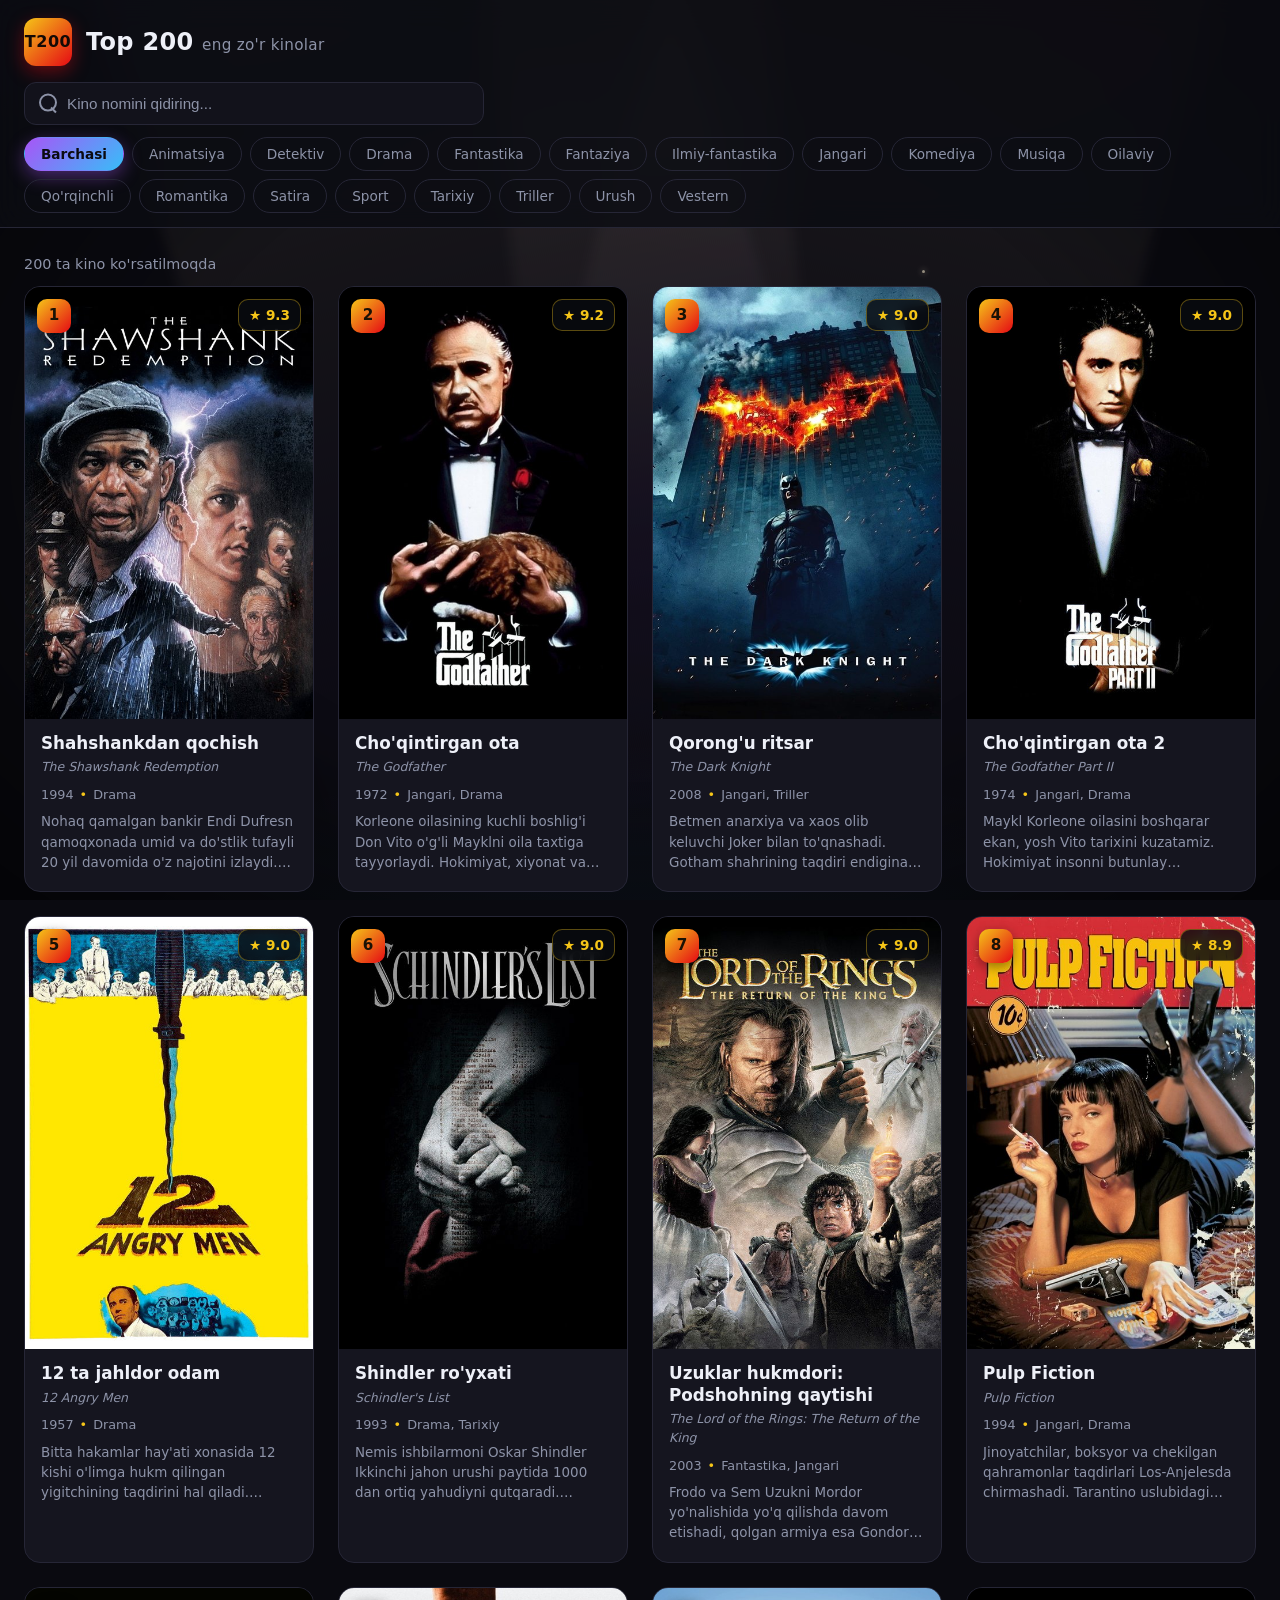
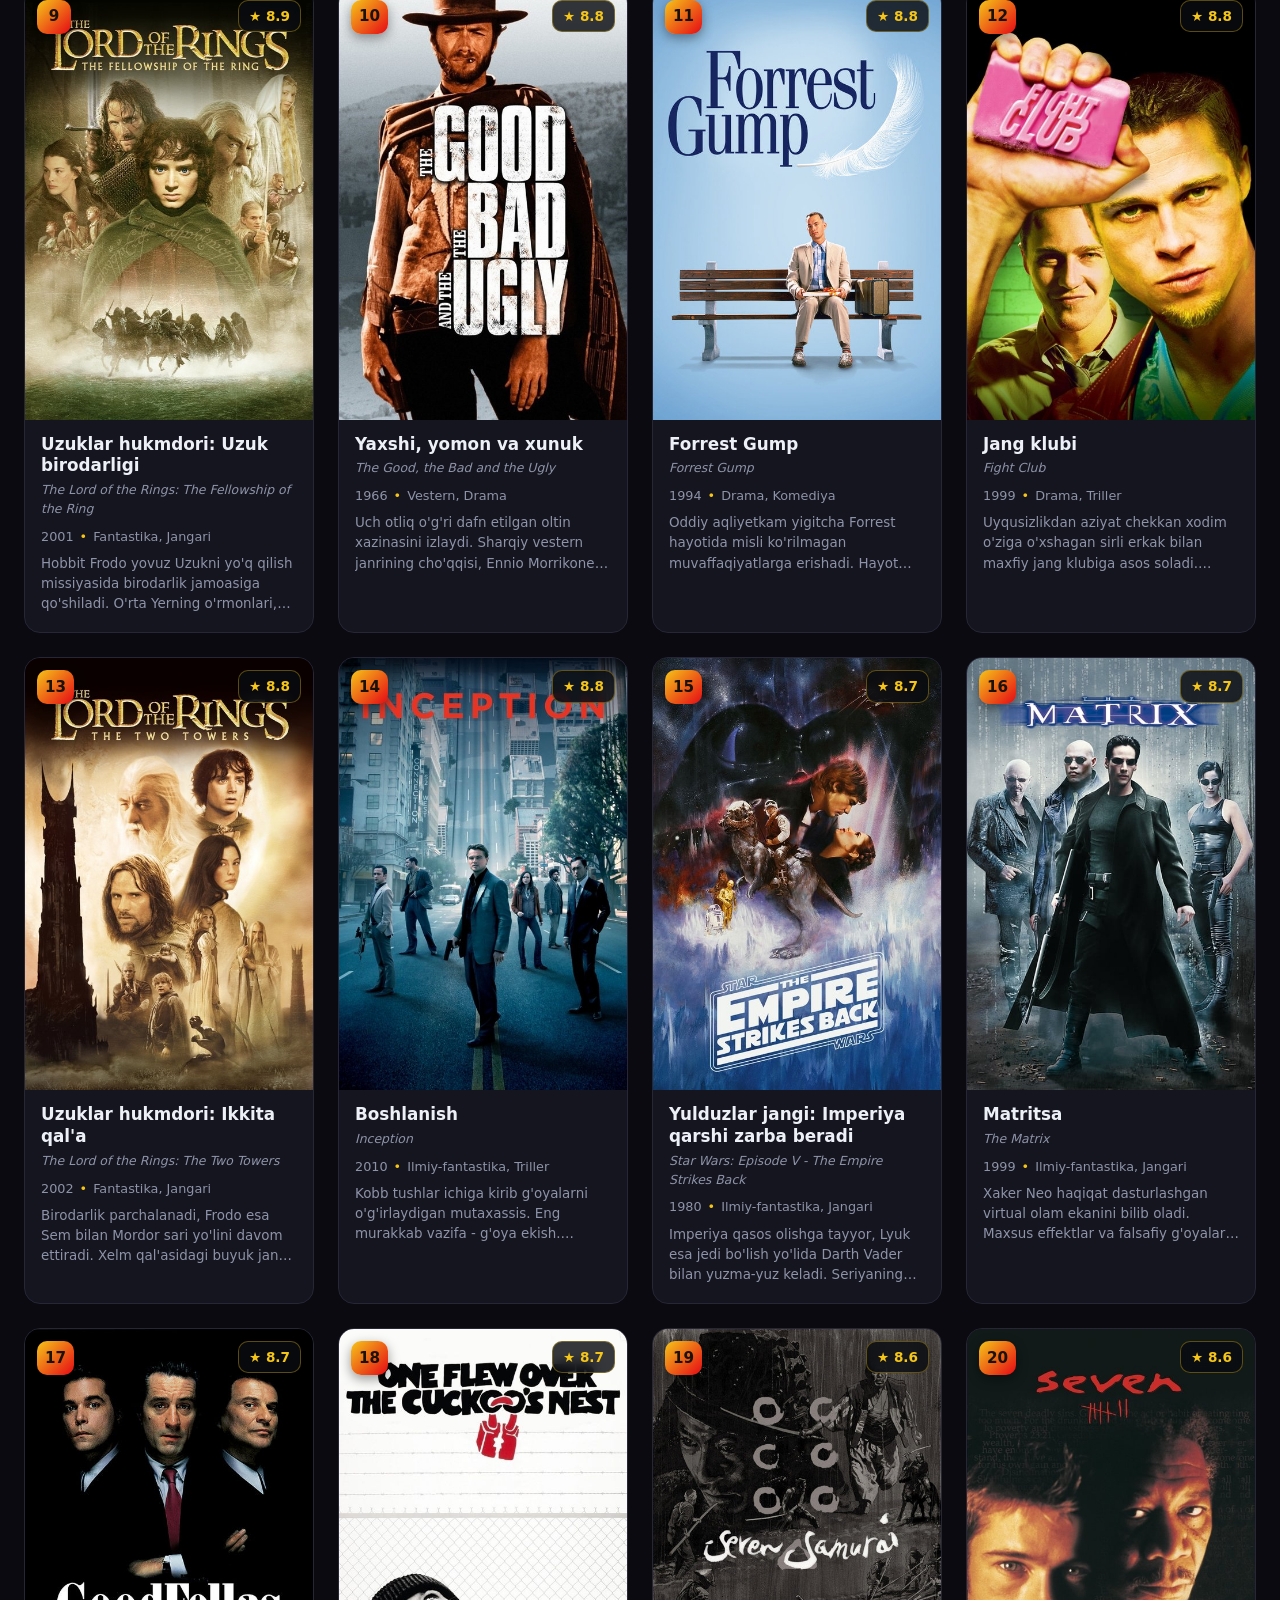
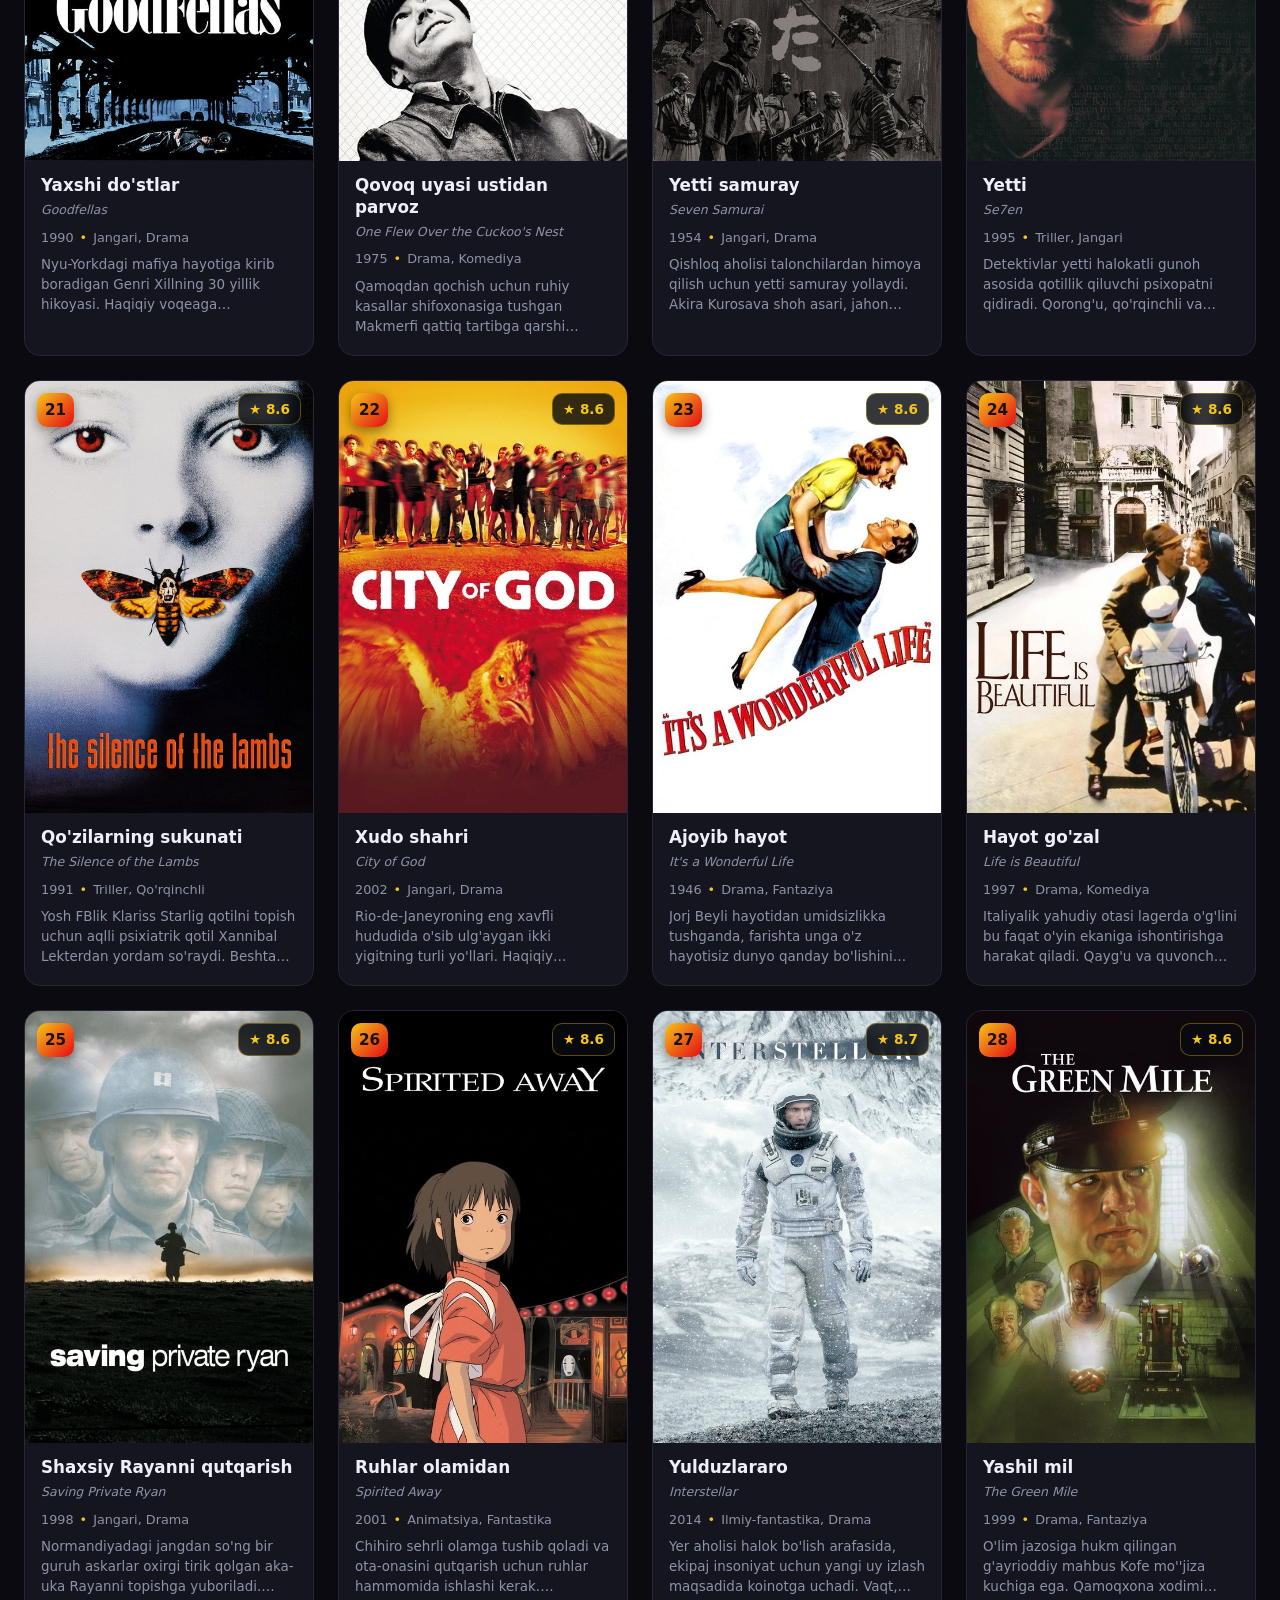
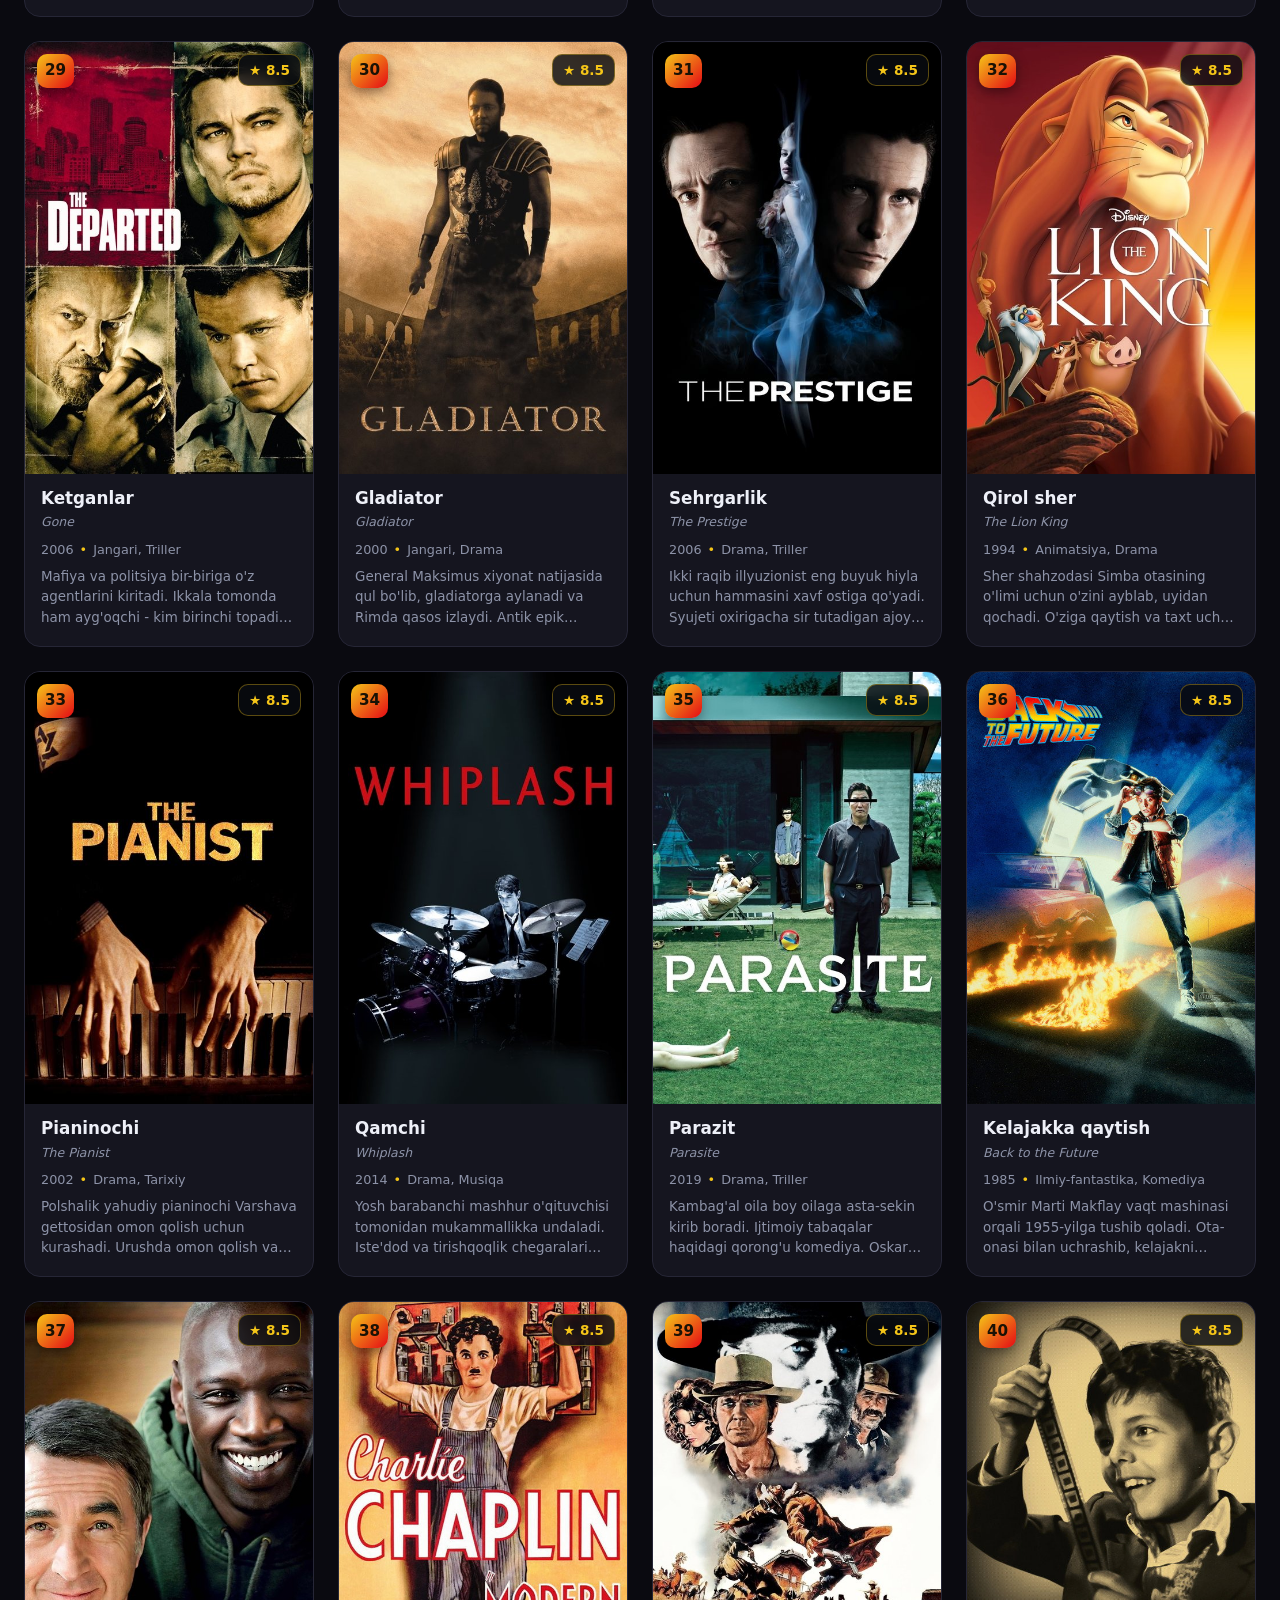
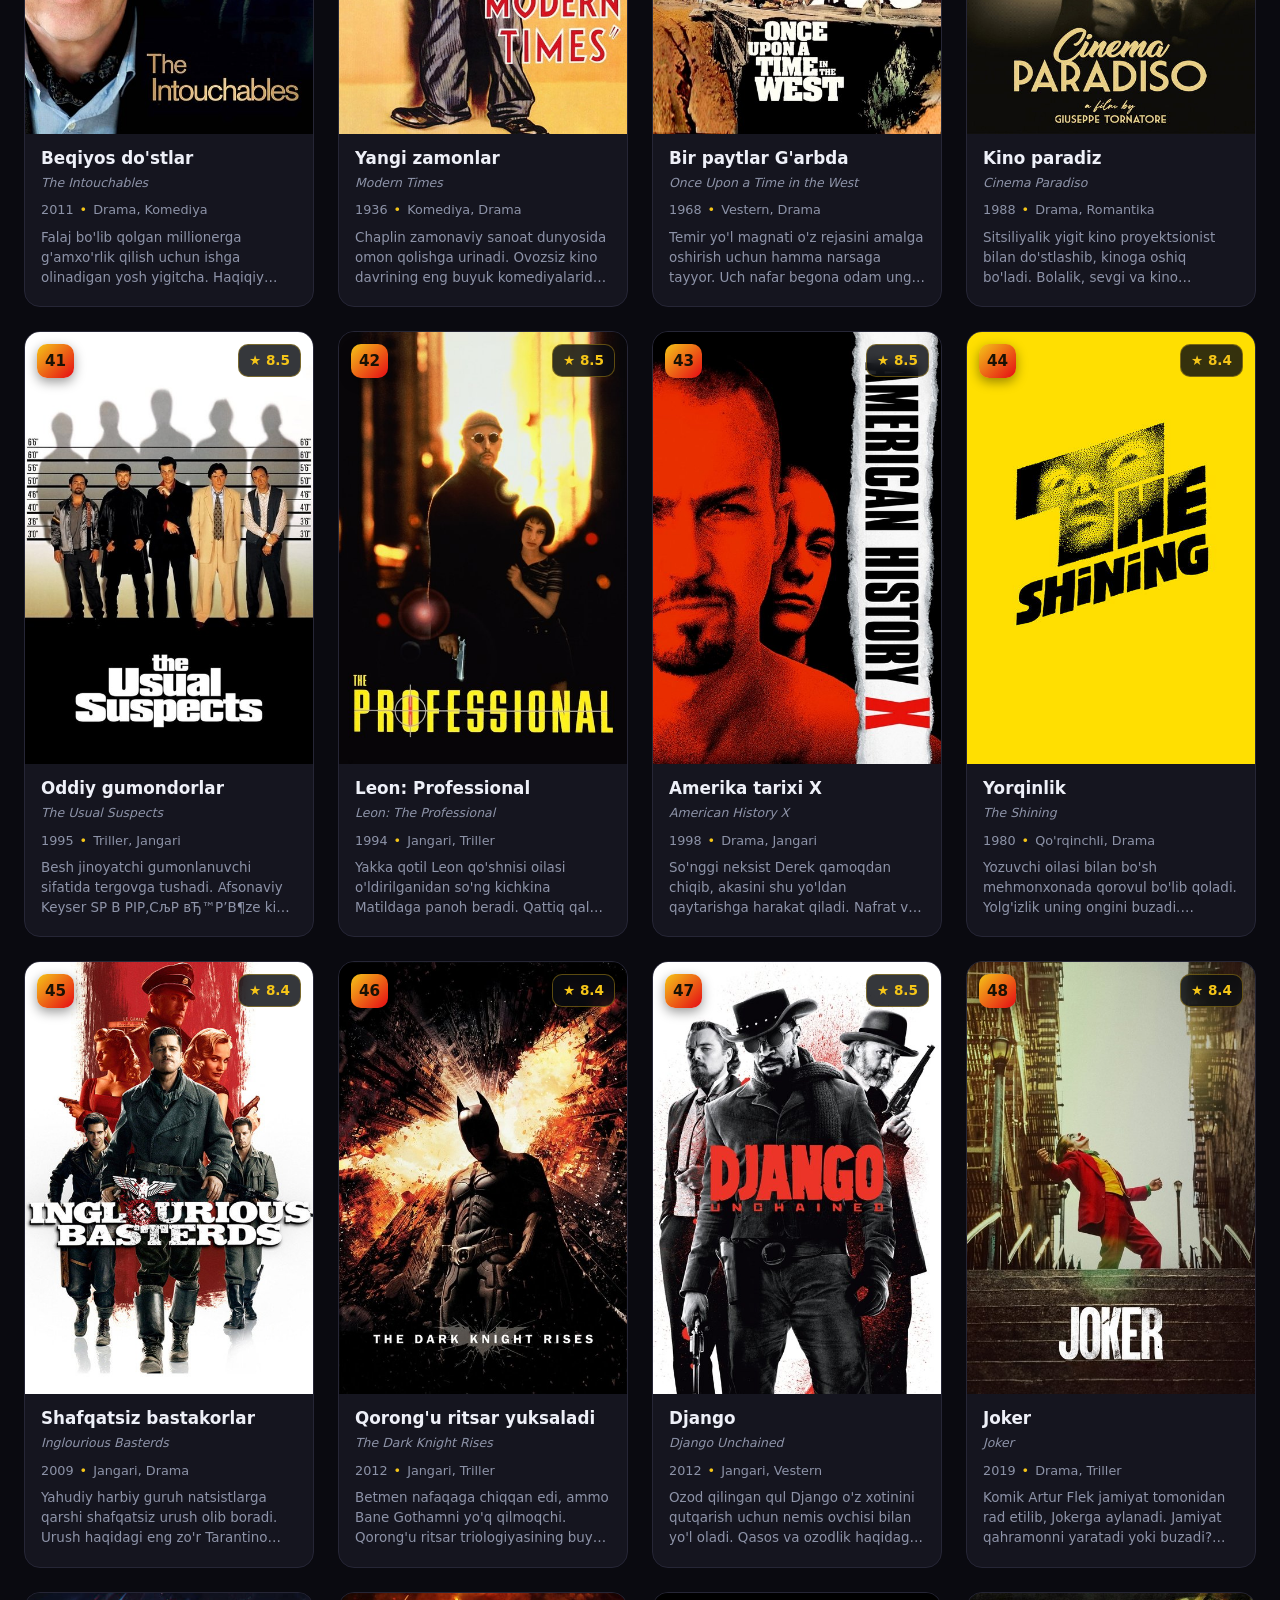
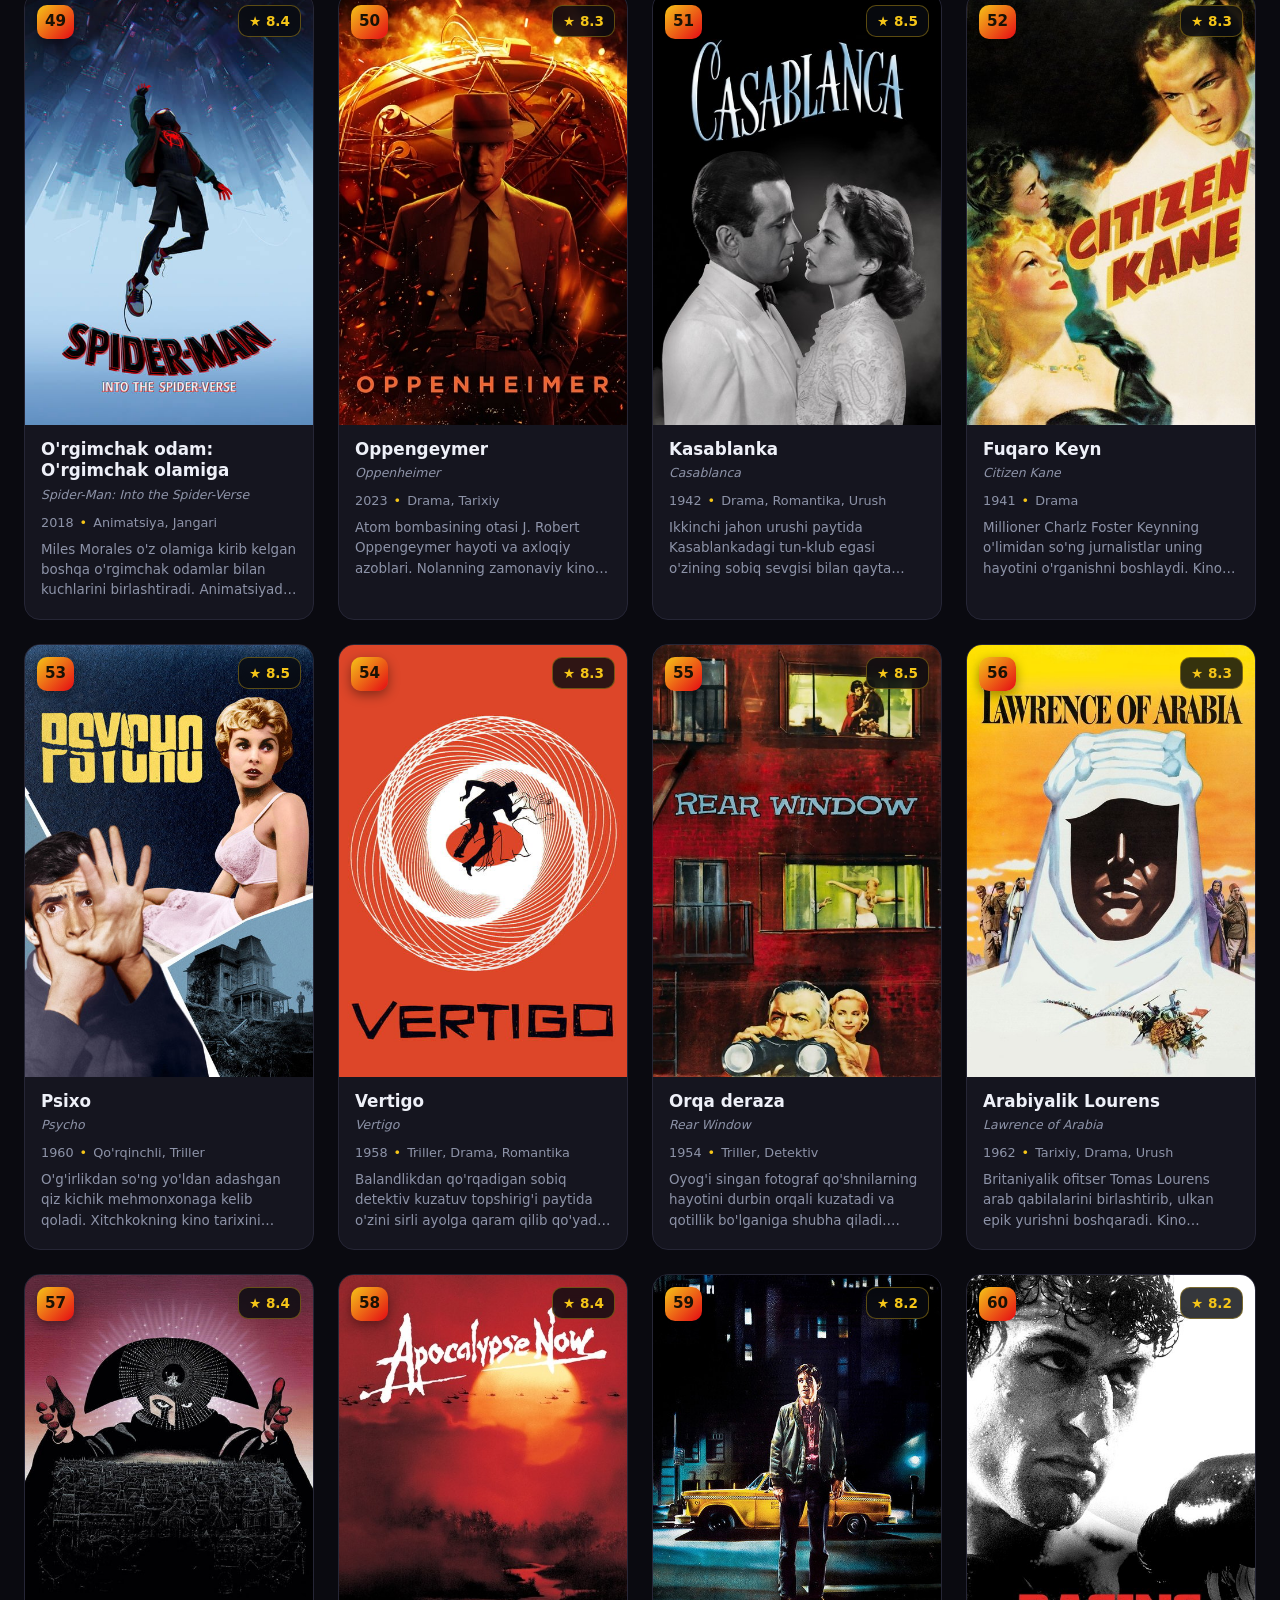
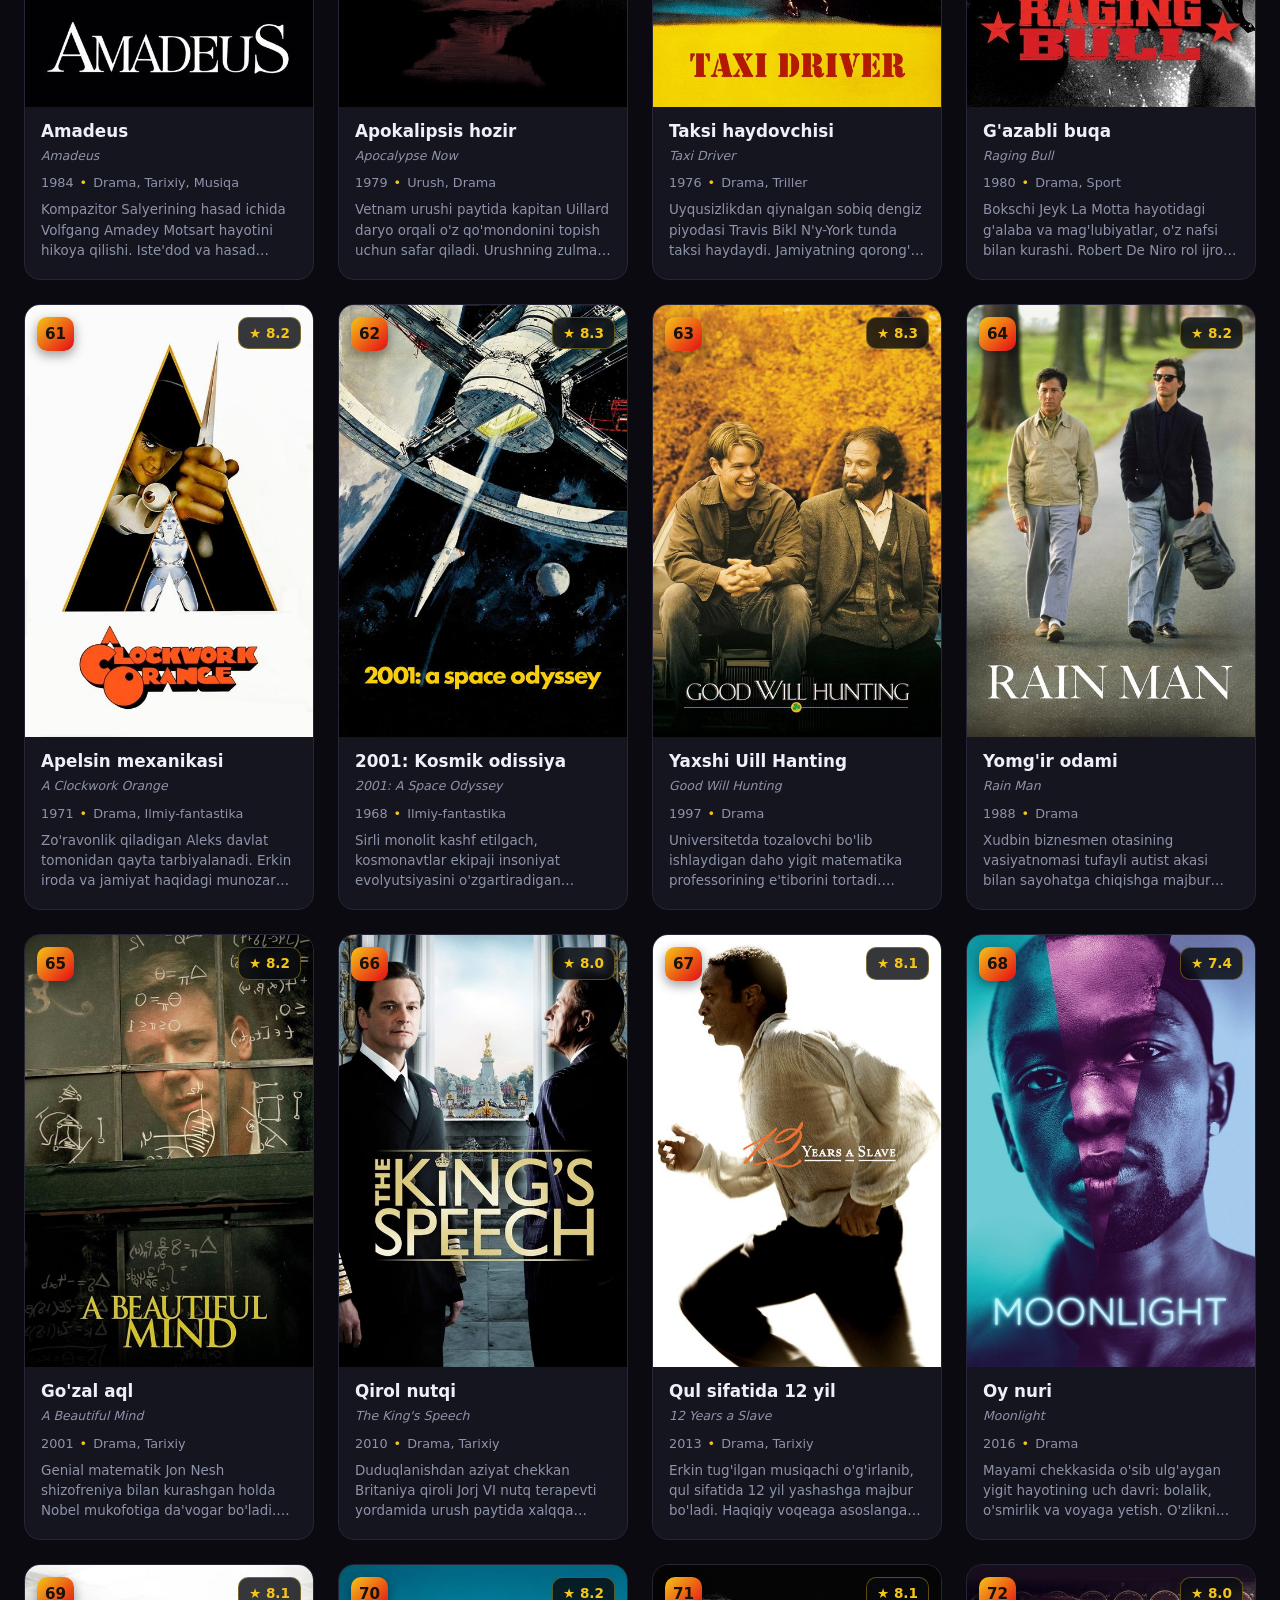
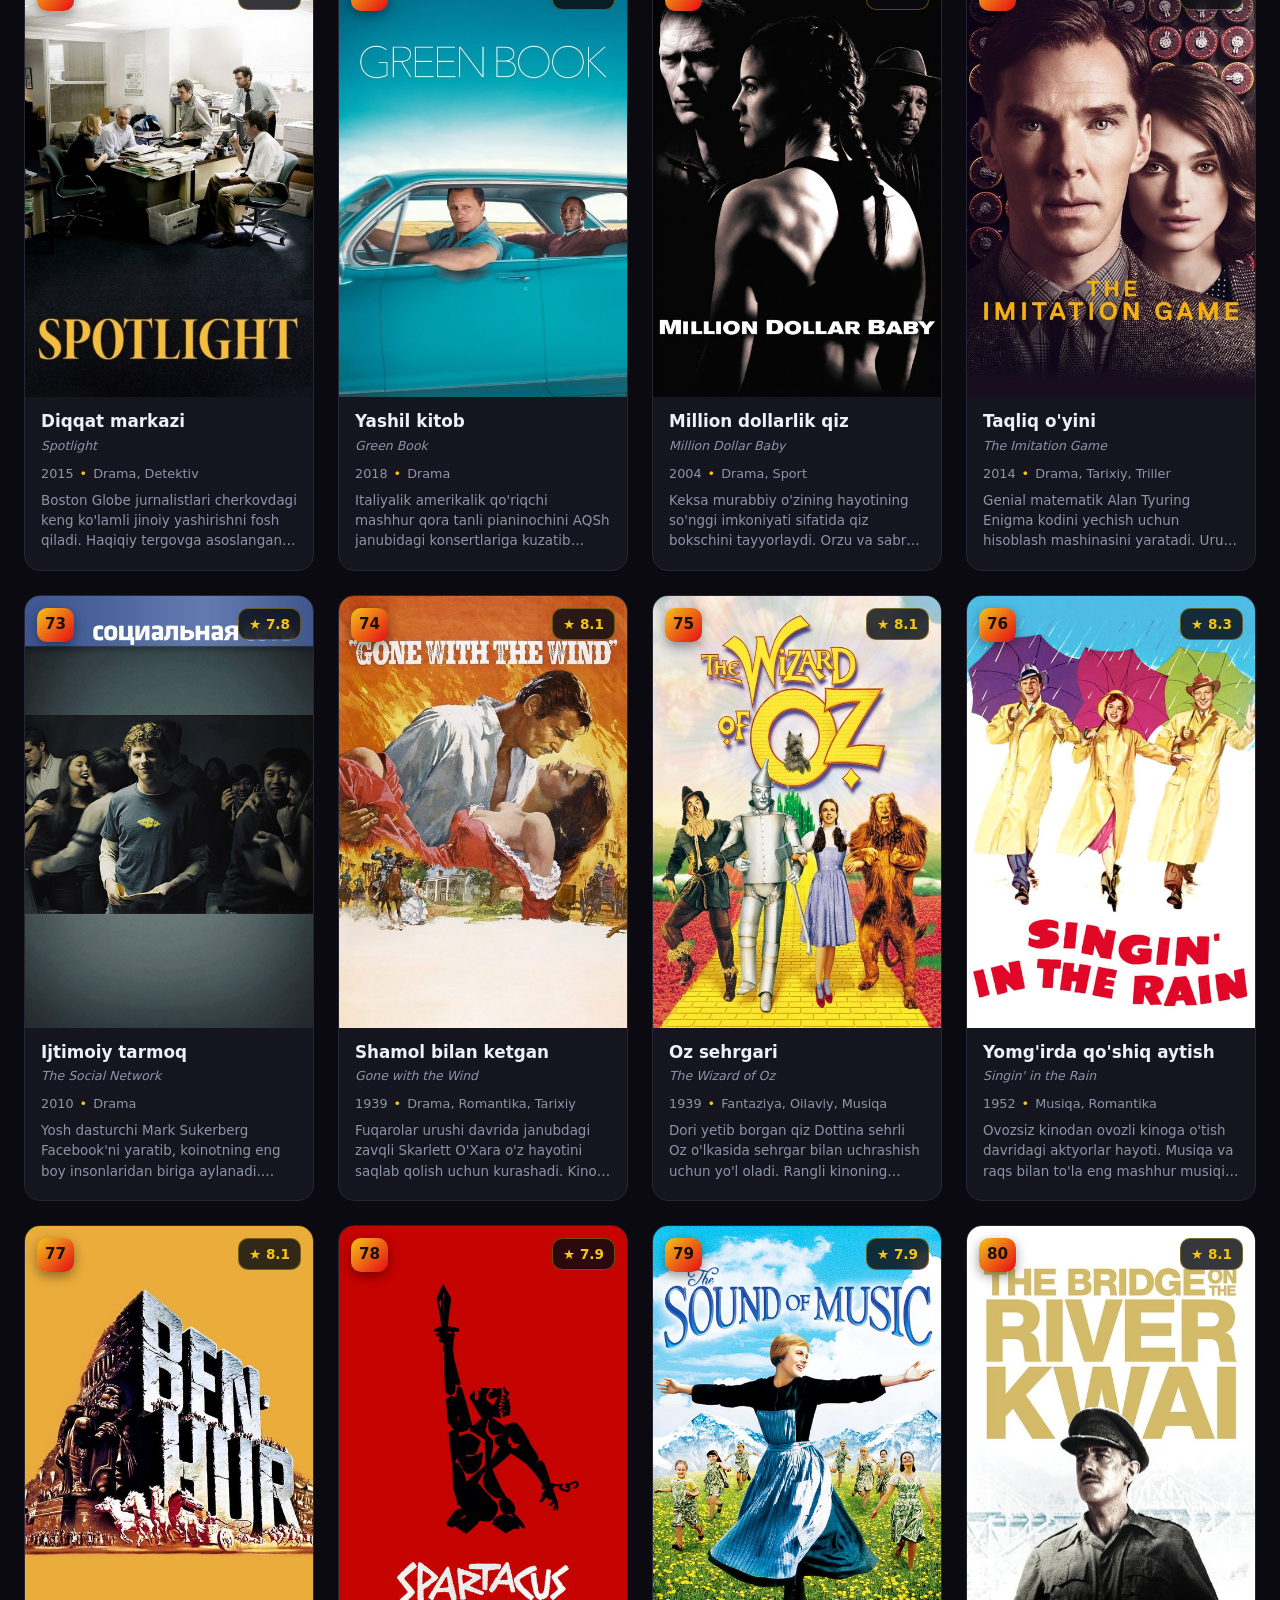
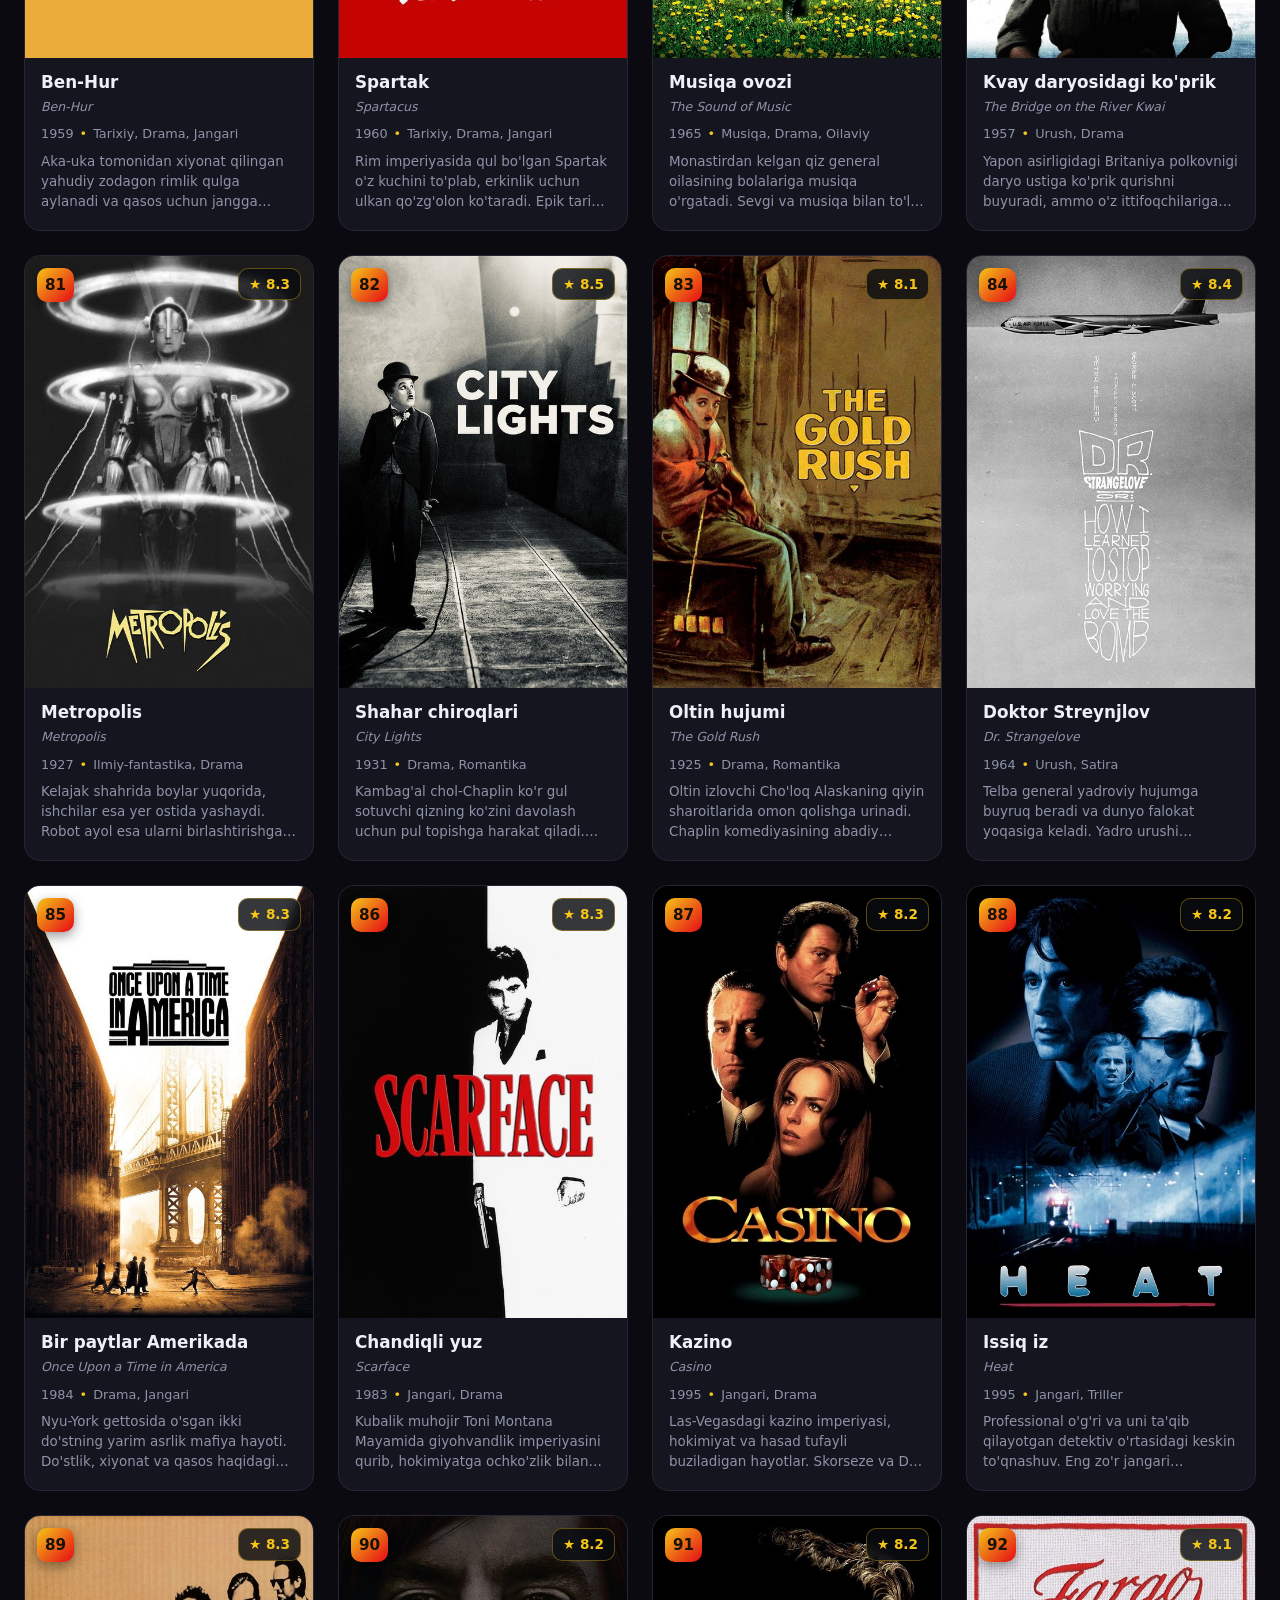
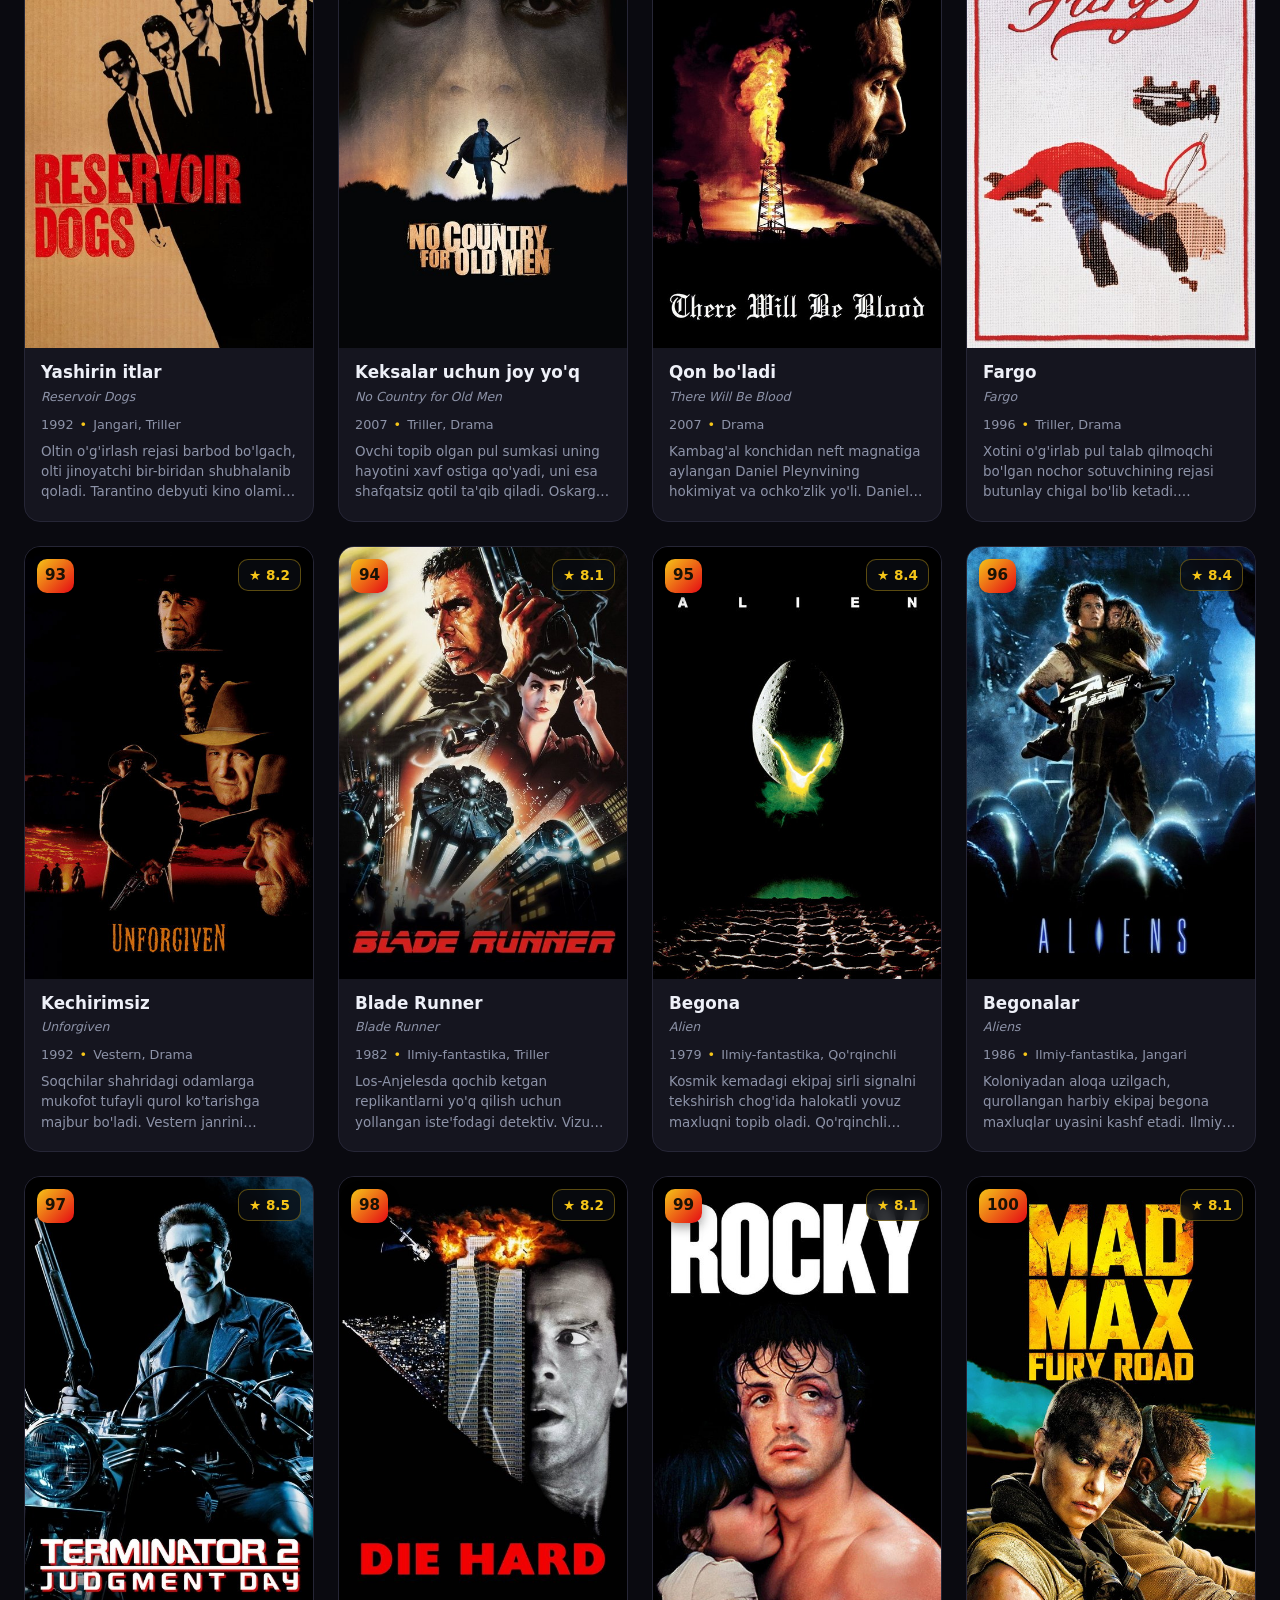
==== commit 2ff9f4c8: "Kinoni ko'rish tugmasi olib tashlandi (onlayn)" ====
--- a/index.html
+++ b/index.html
@@ -4948,15 +4948,12 @@
                 <div class="modal-director">
                     <strong>Rejissyor:</strong> <span id="modalDirector"></span>
                 </div>
-                <div class="modal-watch">
-                    <a id="modalWatch" class="watch-btn" href="#" target="_blank" rel="noopener">Kinoni ko'rish</a>
-                </div>
             </div>
         </div>
     </div>
 
     
-    <script>var MOVIES = [{"rank":1,"title":"Shahshankdan qochish","year":1994,"genre":["Drama"],"rating":9.3,"duration":"2 soat 22 daqiqa","director":"Frank Darabont","description":"Nohaq qamalgan bankir Endi Dufresn qamoqxonada umid va do'stlik tufayli 20 yil davomida o'z najotini izlaydi. Tarixdagi eng yaxshi film deb tan olingan durdona.","poster":"static/posters/p01.jpg","original":"The Shawshank Redemption","watch":"https://uzbeklar.biz/?do=search\u0026subaction=search\u0026story=Shahshankdan+qochish"},{"rank":2,"title":"Cho'qintirgan ota","year":1972,"genre":["Jangari","Drama"],"rating":9.2,"duration":"2 soat 55 daqiqa","director":"Francis Ford Coppola","description":"Korleone oilasining kuchli boshlig'i Don Vito o'g'li Mayklni oila taxtiga tayyorlaydi. Hokimiyat, xiyonat va oila haqidagi abadiy klassika.","poster":"static/posters/p02.jpg","original":"The Godfather","watch":"https://uzbeklar.biz/?do=search\u0026subaction=search\u0026story=Cho%27qintirgan+ota"},{"rank":3,"title":"Qorong'u ritsar","year":2008,"genre":["Jangari","Triller"],"rating":9,"duration":"2 soat 32 daqiqa","director":"Christopher Nolan","description":"Betmen anarxiya va xaos olib keluvchi Joker bilan to'qnashadi. Gotham shahrining taqdiri endigina hal bo'la boshlaydi.","poster":"static/posters/p03.jpg","original":"The Dark Knight","watch":"https://uzbeklar.biz/?do=search\u0026subaction=search\u0026story=Qorong%27u+ritsar"},{"rank":4,"title":"Cho'qintirgan ota 2","year":1974,"genre":["Jangari","Drama"],"rating":9,"duration":"3 soat 22 daqiqa","director":"Francis Ford Coppola","description":"Maykl Korleone oilasini boshqarar ekan, yosh Vito tarixini kuzatamiz. Hokimiyat insonni butunlay o'zgartirishi mumkin.","poster":"static/posters/p04.jpg","original":"The Godfather Part II","watch":"https://uzbeklar.biz/?do=search\u0026subaction=search\u0026story=Cho%27qintirgan+ota+2"},{"rank":5,"title":"12 ta jahldor odam","year":1957,"genre":["Drama"],"rating":9,"duration":"1 soat 36 daqiqa","director":"Sidney Lumet","description":"Bitta hakamlar hay'ati xonasida 12 kishi o'limga hukm qilingan yigitchining taqdirini hal qiladi. Shubha va adolat haqidagi ajoyib psixologik drama.","poster":"static/posters/p05.jpg","original":"12 Angry Men","watch":"https://uzbeklar.biz/?do=search\u0026subaction=search\u0026story=12+ta+jahldor+odam"},{"rank":6,"title":"Shindler ro'yxati","year":1993,"genre":["Drama","Tarixiy"],"rating":9,"duration":"3 soat 15 daqiqa","director":"Steven Spielberg","description":"Nemis ishbilarmoni Oskar Shindler Ikkinchi jahon urushi paytida 1000 dan ortiq yahudiyni qutqaradi. Insoniyat tarixidagi eng ta'sirchan filmlardan biri.","poster":"static/posters/p06.jpg","original":"Schindler's List","watch":"https://uzbeklar.biz/?do=search\u0026subaction=search\u0026story=Shindler+ro%27yxati"},{"rank":7,"title":"Uzuklar hukmdori: Podshohning qaytishi","year":2003,"genre":["Fantastika","Jangari"],"rating":9,"duration":"3 soat 21 daqiqa","director":"Peter Jackson","description":"Frodo va Sem Uzukni Mordor yo'nalishida yo'q qilishda davom etishadi, qolgan armiya esa Gondor himoyasida jangga tayyorlanadi. Ajoyib epik yakun.","poster":"static/posters/p07.jpg","original":"The Lord of the Rings: The Return of the King","watch":"https://uzbeklar.biz/?do=search\u0026subaction=search\u0026story=Uzuklar+hukmdori%3A+Podshohning+qaytishi"},{"rank":8,"title":"Pulp Fiction","year":1994,"genre":["Jangari","Drama"],"rating":8.9,"duration":"2 soat 34 daqiqa","director":"Quentin Tarantino","description":"Jinoyatchilar, boksyor va chekilgan qahramonlar taqdirlari Los-Anjelesda chirmashadi. Tarantino uslubidagi noyob va satirik gangster eposi.","poster":"static/posters/p08.jpg","original":"Pulp Fiction","watch":"https://uzbeklar.biz/?do=search\u0026subaction=search\u0026story=Pulp+Fiction"},{"rank":9,"title":"Uzuklar hukmdori: Uzuk birodarligi","year":2001,"genre":["Fantastika","Jangari"],"rating":8.9,"duration":"2 soat 58 daqiqa","director":"Peter Jackson","description":"Hobbit Frodo yovuz Uzukni yo'q qilish missiyasida birodarlik jamoasiga qo'shiladi. O'rta Yerning o'rmonlari, tog'lari va janglari bilan sehrli sayohat.","poster":"static/posters/p09.jpg","original":"The Lord of the Rings: The Fellowship of the Ring","watch":"https://uzbeklar.biz/?do=search\u0026subaction=search\u0026story=Uzuklar+hukmdori%3A+Uzuk+birodarligi"},{"rank":10,"title":"Yaxshi, yomon va xunuk","year":1966,"genre":["Vestern","Drama"],"rating":8.8,"duration":"2 soat 41 daqiqa","director":"Sergio Leone","description":"Uch otliq o'g'ri dafn etilgan oltin xazinasini izlaydi. Sharqiy vestern janrining cho'qqisi, Ennio Morrikone musiqasi bilan.","poster":"static/posters/p10.jpg","original":"The Good, the Bad and the Ugly","watch":"https://uzbeklar.biz/?do=search\u0026subaction=search\u0026story=Yaxshi%2C+yomon+va+xunuk"},{"rank":11,"title":"Forrest Gump","year":1994,"genre":["Drama","Komediya"],"rating":8.8,"duration":"2 soat 22 daqiqa","director":"Robert Zemeckis","description":"Oddiy aqliyetkam yigitcha Forrest hayotida misli ko'rilmagan muvaffaqiyatlarga erishadi. Hayot limondan limonad qilish haqidagi iliq va kulgili hikoya.","poster":"static/posters/p11.jpg","original":"Forrest Gump","watch":"https://uzbeklar.biz/?do=search\u0026subaction=search\u0026story=Forrest+Gump"},{"rank":12,"title":"Jang klubi","year":1999,"genre":["Drama","Triller"],"rating":8.8,"duration":"2 soat 19 daqiqa","director":"David Fincher","description":"Uyqusizlikdan aziyat chekkan xodim o'ziga o'xshagan sirli erkak bilan maxfiy jang klubiga asos soladi. Iste'mol jamiyati va o'zlikni topish haqida.","poster":"static/posters/p12.jpg","original":"Fight Club","watch":"https://uzbeklar.biz/?do=search\u0026subaction=search\u0026story=Jang+klubi"},{"rank":13,"title":"Uzuklar hukmdori: Ikkita qal'a","year":2002,"genre":["Fantastika","Jangari"],"rating":8.8,"duration":"2 soat 59 daqiqa","director":"Peter Jackson","description":"Birodarlik parchalanadi, Frodo esa Sem bilan Mordor sari yo'lini davom ettiradi. Xelm qal'asidagi buyuk jang esa kino tarixiga kiradi.","poster":"static/posters/p13.jpg","original":"The Lord of the Rings: The Two Towers","watch":"https://uzbeklar.biz/?do=search\u0026subaction=search\u0026story=Uzuklar+hukmdori%3A+Ikkita+qal%27a"},{"rank":14,"title":"Boshlanish","year":2010,"genre":["Ilmiy-fantastika","Triller"],"rating":8.8,"duration":"2 soat 28 daqiqa","director":"Christopher Nolan","description":"Kobb tushlar ichiga kirib g'oyalarni o'g'irlaydigan mutaxassis. Eng murakkab vazifa - g'oya ekish. Tushlar qatlamlari va vaqt haqidagi genial triller.","poster":"static/posters/p14.jpg","original":"Inception","watch":"https://uzbeklar.biz/?do=search\u0026subaction=search\u0026story=Boshlanish"},{"rank":15,"title":"Yulduzlar jangi: Imperiya qarshi zarba beradi","year":1980,"genre":["Ilmiy-fantastika","Jangari"],"rating":8.7,"duration":"2 soat 4 daqiqa","director":"Irvin Kershner","description":"Imperiya qasos olishga tayyor, Lyuk esa jedi bo'lish yo'lida Darth Vader bilan yuzma-yuz keladi. Seriyaning eng sevimli epizodi.","poster":"static/posters/p15.jpg","original":"Star Wars: Episode V - The Empire Strikes Back","watch":"https://uzbeklar.biz/?do=search\u0026subaction=search\u0026story=Yulduzlar+jangi%3A+Imperiya+qarshi+zarba+beradi"},{"rank":16,"title":"Matritsa","year":1999,"genre":["Ilmiy-fantastika","Jangari"],"rating":8.7,"duration":"2 soat 16 daqiqa","director":"Lana Wachowski, Lilly Wachowski","description":"Xaker Neo haqiqat dasturlashgan virtual olam ekanini bilib oladi. Maxsus effektlar va falsafiy g'oyalar bilan kino olamida inqilob qilgan film.","poster":"static/posters/p16.jpg","original":"The Matrix","watch":"https://uzbeklar.biz/?do=search\u0026subaction=search\u0026story=Matritsa"},{"rank":17,"title":"Yaxshi do'stlar","year":1990,"genre":["Jangari","Drama"],"rating":8.7,"duration":"2 soat 25 daqiqa","director":"Martin Scorsese","description":"Nyu-Yorkdagi mafiya hayotiga kirib boradigan Genri Xillning 30 yillik hikoyasi. Haqiqiy voqeaga asoslangan eng zo'r gangster filmlaridan.","poster":"static/posters/p17.jpg","original":"Goodfellas","watch":"https://uzbeklar.biz/?do=search\u0026subaction=search\u0026story=Yaxshi+do%27stlar"},{"rank":18,"title":"Qovoq uyasi ustidan parvoz","year":1975,"genre":["Drama","Komediya"],"rating":8.7,"duration":"2 soat 13 daqiqa","director":"MiloР В РІР‚СћР В Р вЂ№ Forman","description":"Qamoqdan qochish uchun ruhiy kasallar shifoxonasiga tushgan Makmerfi qattiq tartibga qarshi chiqadi. Erkinlik va inson ruhi haqidagi klassika.","poster":"static/posters/p18.jpg","original":"One Flew Over the Cuckoo's Nest","watch":"https://uzbeklar.biz/?do=search\u0026subaction=search\u0026story=Qovoq+uyasi+ustidan+parvoz"},{"rank":19,"title":"Yetti samuray","year":1954,"genre":["Jangari","Drama"],"rating":8.6,"duration":"3 soat 27 daqiqa","director":"Akira Kurosawa","description":"Qishloq aholisi talonchilardan himoya qilish uchun yetti samuray yollaydi. Akira Kurosava shoh asari, jahon kinosiga ulkan ta'sir ko'rsatgan.","poster":"static/posters/p19.jpg","original":"Seven Samurai","watch":"https://uzbeklar.biz/?do=search\u0026subaction=search\u0026story=Yetti+samuray"},{"rank":20,"title":"Yetti","year":1995,"genre":["Triller","Jangari"],"rating":8.6,"duration":"2 soat 7 daqiqa","director":"David Fincher","description":"Detektivlar yetti halokatli gunoh asosida qotillik qiluvchi psixopatni qidiradi. Qorong'u, qo'rqinchli va ajoyib yakunli triller.","poster":"static/posters/p20.jpg","original":"Se7en","watch":"https://uzbeklar.biz/?do=search\u0026subaction=search\u0026story=Yetti"},{"rank":21,"title":"Qo'zilarning sukunati","year":1991,"genre":["Triller","Qo'rqinchli"],"rating":8.6,"duration":"1 soat 58 daqiqa","director":"Jonathan Demme","description":"Yosh FBlik Klariss Starlig qotilni topish uchun aqlli psixiatrik qotil Xannibal Lekterdan yordam so'raydi. Beshta Oskar yutgan psixologik triller.","poster":"static/posters/p21.jpg","original":"The Silence of the Lambs","watch":"https://uzbeklar.biz/?do=search\u0026subaction=search\u0026story=Qo%27zilarning+sukunati"},{"rank":22,"title":"Xudo shahri","year":2002,"genre":["Jangari","Drama"],"rating":8.6,"duration":"2 soat 10 daqiqa","director":"Fernando Meirelles","description":"Rio-de-Janeyroning eng xavfli hududida o'sib ulg'aygan ikki yigitning turli yo'llari. Haqiqiy hodisalarga asoslangan portlovchi drama.","poster":"static/posters/p22.jpg","original":"City of God","watch":"https://uzbeklar.biz/?do=search\u0026subaction=search\u0026story=Xudo+shahri"},{"rank":23,"title":"Ajoyib hayot","year":1946,"genre":["Drama","Fantaziya"],"rating":8.6,"duration":"2 soat 10 daqiqa","director":"Frank Capra","description":"Jorj Beyli hayotidan umidsizlikka tushganda, farishta unga o'z hayotisiz dunyo qanday bo'lishini ko'rsatadi. Rojdestvo klassikasi.","poster":"static/posters/p23.jpg","original":"It's a Wonderful Life","watch":"https://uzbeklar.biz/?do=search\u0026subaction=search\u0026story=Ajoyib+hayot"},{"rank":24,"title":"Hayot go'zal","year":1997,"genre":["Drama","Komediya"],"rating":8.6,"duration":"1 soat 56 daqiqa","director":"Roberto Benigni","description":"Italiyalik yahudiy otasi lagerda o'g'lini bu faqat o'yin ekaniga ishontirishga harakat qiladi. Qayg'u va quvonch uyg'unlashgan yurakni ezadigan film.","poster":"static/posters/p24.jpg","original":"Life is Beautiful","watch":"https://uzbeklar.biz/?do=search\u0026subaction=search\u0026story=Hayot+go%27zal"},{"rank":25,"title":"Shaxsiy Rayanni qutqarish","year":1998,"genre":["Jangari","Drama"],"rating":8.6,"duration":"2 soat 49 daqiqa","director":"Steven Spielberg","description":"Normandiyadagi jangdan so'ng bir guruh askarlar oxirgi tirik qolgan aka-uka Rayanni topishga yuboriladi. Urush kinosida inqilob qilgan film.","poster":"static/posters/p25.jpg","original":"Saving Private Ryan","watch":"https://uzbeklar.biz/?do=search\u0026subaction=search\u0026story=Shaxsiy+Rayanni+qutqarish"},{"rank":26,"title":"Ruhlar olamidan","year":2001,"genre":["Animatsiya","Fantastika"],"rating":8.6,"duration":"2 soat 5 daqiqa","director":"Hayao Miyazaki","description":"Chihiro sehrli olamga tushib qoladi va ota-onasini qutqarish uchun ruhlar hammomida ishlashi kerak. Miyazakining eng mashhur animatsiyasi.","poster":"static/posters/p26.jpg","original":"Spirited Away","watch":"https://uzbeklar.biz/?do=search\u0026subaction=search\u0026story=Ruhlar+olamidan"},{"rank":27,"title":"Yulduzlararo","year":2014,"genre":["Ilmiy-fantastika","Drama"],"rating":8.7,"duration":"2 soat 49 daqiqa","director":"Christopher Nolan","description":"Yer aholisi halok bo'lish arafasida, ekipaj insoniyat uchun yangi uy izlash maqsadida koinotga uchadi. Vaqt, sevgi va omon qolish haqidagi epik.","poster":"static/posters/p27.jpg","original":"Interstellar","watch":"https://uzbeklar.biz/?do=search\u0026subaction=search\u0026story=Yulduzlararo"},{"rank":28,"title":"Yashil mil","year":1999,"genre":["Drama","Fantaziya"],"rating":8.6,"duration":"3 soat 9 daqiqa","director":"Frank Darabont","description":"O'lim jazosiga hukm qilingan g'ayrioddiy mahbus Kofe mo''jiza kuchiga ega. Qamoqxona xodimi bilan birgalikda mo''jizalar haqidagi hissiy film.","poster":"static/posters/p28.jpg","original":"The Green Mile","watch":"https://uzbeklar.biz/?do=search\u0026subaction=search\u0026story=Yashil+mil"},{"rank":29,"title":"Ketganlar","year":2006,"genre":["Jangari","Triller"],"rating":8.5,"duration":"2 soat 31 daqiqa","director":"Martin Scorsese","description":"Mafiya va politsiya bir-biriga o'z agentlarini kiritadi. Ikkala tomonda ham ayg'oqchi - kim birinchi topadi? Shiddatli triller.","poster":"static/posters/p29.jpg","original":"Gone","watch":"https://uzbeklar.biz/?do=search\u0026subaction=search\u0026story=Ketganlar"},{"rank":30,"title":"Gladiator","year":2000,"genre":["Jangari","Drama"],"rating":8.5,"duration":"2 soat 35 daqiqa","director":"Ridley Scott","description":"General Maksimus xiyonat natijasida qul bo'lib, gladiatorga aylanadi va Rimda qasos izlaydi. Antik epik filmlarning durdonasi.","poster":"static/posters/p30.jpg","original":"Gladiator","watch":"https://uzbeklar.biz/?do=search\u0026subaction=search\u0026story=Gladiator"},{"rank":31,"title":"Sehrgarlik","year":2006,"genre":["Drama","Triller"],"rating":8.5,"duration":"2 soat 10 daqiqa","director":"Christopher Nolan","description":"Ikki raqib illyuzionist eng buyuk hiyla uchun hammasini xavf ostiga qo'yadi. Syujeti oxirigacha sir tutadigan ajoyib drama.","poster":"static/posters/p31.jpg","original":"The Prestige","watch":"https://uzbeklar.biz/?do=search\u0026subaction=search\u0026story=Sehrgarlik"},{"rank":32,"title":"Qirol sher","year":1994,"genre":["Animatsiya","Drama"],"rating":8.5,"duration":"1 soat 28 daqiqa","director":"Roger Allers, Rob Minkoff","description":"Sher shahzodasi Simba otasining o'limi uchun o'zini ayblab, uyidan qochadi. O'ziga qaytish va taxt uchun kurash haqidagi Disney klassikasi.","poster":"static/posters/p32.jpg","original":"The Lion King","watch":"https://uzbeklar.biz/?do=search\u0026subaction=search\u0026story=Qirol+sher"},{"rank":33,"title":"Pianinochi","year":2002,"genre":["Drama","Tarixiy"],"rating":8.5,"duration":"2 soat 30 daqiqa","director":"Roman Polanski","description":"Polshalik yahudiy pianinochi Varshava gettosidan omon qolish uchun kurashadi. Urushda omon qolish va musiqaning kuchi haqidagi film.","poster":"static/posters/p33.jpg","original":"The Pianist","watch":"https://uzbeklar.biz/?do=search\u0026subaction=search\u0026story=Pianinochi"},{"rank":34,"title":"Qamchi","year":2014,"genre":["Drama","Musiqa"],"rating":8.5,"duration":"1 soat 46 daqiqa","director":"Damien Chazelle","description":"Yosh barabanchi mashhur o'qituvchisi tomonidan mukammallikka undaladi. Iste'dod va tirishqoqlik chegaralari haqidagi shiddatli drama.","poster":"static/posters/p34.jpg","original":"Whiplash","watch":"https://uzbeklar.biz/?do=search\u0026subaction=search\u0026story=Qamchi"},{"rank":35,"title":"Parazit","year":2019,"genre":["Drama","Triller"],"rating":8.5,"duration":"2 soat 12 daqiqa","director":"Bong Joon-ho","description":"Kambag'al oila boy oilaga asta-sekin kirib boradi. Ijtimoiy tabaqalar haqidagi qorong'u komediya. Oskar sovrindori birinchi xalqaro film.","poster":"static/posters/p35.jpg","original":"Parasite","watch":"https://uzbeklar.biz/?do=search\u0026subaction=search\u0026story=Parazit"},{"rank":36,"title":"Kelajakka qaytish","year":1985,"genre":["Ilmiy-fantastika","Komediya"],"rating":8.5,"duration":"1 soat 56 daqiqa","director":"Robert Zemeckis","description":"O'smir Marti Makflay vaqt mashinasi orqali 1955-yilga tushib qoladi. Ota-onasi bilan uchrashib, kelajakni saqlab qolishi kerak. Abadiy klassika.","poster":"static/posters/p36.jpg","original":"Back to the Future","watch":"https://uzbeklar.biz/?do=search\u0026subaction=search\u0026story=Kelajakka+qaytish"},{"rank":37,"title":"Beqiyos do'stlar","year":2011,"genre":["Drama","Komediya"],"rating":8.5,"duration":"1 soat 52 daqiqa","director":"Olivier Nakache, Р В РІР‚СљР Р†Р вЂљР’В°ric Toledano","description":"Falaj bo'lib qolgan millionerga g'amxo'rlik qilish uchun ishga olinadigan yosh yigitcha. Haqiqiy do'stlik haqidagi iliq hikoya.","poster":"static/posters/p37.jpg","original":"The Intouchables","watch":"https://uzbeklar.biz/?do=search\u0026subaction=search\u0026story=Beqiyos+do%27stlar"},{"rank":38,"title":"Yangi zamonlar","year":1936,"genre":["Komediya","Drama"],"rating":8.5,"duration":"1 soat 27 daqiqa","director":"Charlie Chaplin","description":"Chaplin zamonaviy sanoat dunyosida omon qolishga urinadi. Ovozsiz kino davrining eng buyuk komediyalaridan biri.","poster":"static/posters/p38.jpg","original":"Modern Times","watch":"https://uzbeklar.biz/?do=search\u0026subaction=search\u0026story=Yangi+zamonlar"},{"rank":39,"title":"Bir paytlar G'arbda","year":1968,"genre":["Vestern","Drama"],"rating":8.5,"duration":"2 soat 45 daqiqa","director":"Sergio Leone","description":"Temir yo'l magnati o'z rejasini amalga oshirish uchun hamma narsaga tayyor. Uch nafar begona odam unga qarshi birlashadi. Epik vestern.","poster":"static/posters/p39.jpg","original":"Once Upon a Time in the West","watch":"https://uzbeklar.biz/?do=search\u0026subaction=search\u0026story=Bir+paytlar+G%27arbda"},{"rank":40,"title":"Kino paradiz","year":1988,"genre":["Drama","Romantika"],"rating":8.5,"duration":"2 soat 4 daqiqa","director":"Giuseppe Tornatore","description":"Sitsiliyalik yigit kino proyektsionist bilan do'stlashib, kinoga oshiq bo'ladi. Bolalik, sevgi va kino haqidagi ta'sirchan hikoya.","poster":"static/posters/p40.jpg","original":"Cinema Paradiso","watch":"https://uzbeklar.biz/?do=search\u0026subaction=search\u0026story=Kino+paradiz"},{"rank":41,"title":"Oddiy gumondorlar","year":1995,"genre":["Triller","Jangari"],"rating":8.5,"duration":"1 soat 46 daqiqa","director":"Bryan Singer","description":"Besh jinoyatchi gumonlanuvchi sifatida tergovga tushadi. Afsonaviy Keyser SР В РІР‚СљР вЂ™Р’В¶ze kim? Kino tarixidagi eng kutilmagan yakunlardan biri.","poster":"static/posters/p41.jpg","original":"The Usual Suspects","watch":"https://uzbeklar.biz/?do=search\u0026subaction=search\u0026story=Oddiy+gumondorlar"},{"rank":42,"title":"Leon: Professional","year":1994,"genre":["Jangari","Triller"],"rating":8.5,"duration":"1 soat 50 daqiqa","director":"Luc Besson","description":"Yakka qotil Leon qo'shnisi oilasi o'ldirilganidan so'ng kichkina Matildaga panoh beradi. Qattiq qalb va mehribon qalb haqidagi film.","poster":"static/posters/p42.jpg","original":"Leon: The Professional","watch":"https://uzbeklar.biz/?do=search\u0026subaction=search\u0026story=Leon%3A+Professional"},{"rank":43,"title":"Amerika tarixi X","year":1998,"genre":["Drama","Jangari"],"rating":8.5,"duration":"1 soat 59 daqiqa","director":"Tony Kaye","description":"So'nggi neksist Derek qamoqdan chiqib, akasini shu yo'ldan qaytarishga harakat qiladi. Nafrat va yaxshilanish haqidagi og'ir drama.","poster":"static/posters/p43.jpg","original":"American History X","watch":"https://uzbeklar.biz/?do=search\u0026subaction=search\u0026story=Amerika+tarixi+X"},{"rank":44,"title":"Yorqinlik","year":1980,"genre":["Qo'rqinchli","Drama"],"rating":8.4,"duration":"2 soat 26 daqiqa","director":"Stanley Kubrick","description":"Yozuvchi oilasi bilan bo'sh mehmonxonada qorovul bo'lib qoladi. Yolg'izlik uning ongini buzadi. Qo'rqinchli kinoning cho'qqisi.","poster":"static/posters/p44.jpg","original":"The Shining","watch":"https://uzbeklar.biz/?do=search\u0026subaction=search\u0026story=Yorqinlik"},{"rank":45,"title":"Shafqatsiz bastakorlar","year":2009,"genre":["Jangari","Drama"],"rating":8.4,"duration":"2 soat 33 daqiqa","director":"Quentin Tarantino","description":"Yahudiy harbiy guruh natsistlarga qarshi shafqatsiz urush olib boradi. Urush haqidagi eng zo'r Tarantino filmi.","poster":"static/posters/p45.jpg","original":"Inglourious Basterds","watch":"https://uzbeklar.biz/?do=search\u0026subaction=search\u0026story=Shafqatsiz+bastakorlar"},{"rank":46,"title":"Qorong'u ritsar yuksaladi","year":2012,"genre":["Jangari","Triller"],"rating":8.4,"duration":"2 soat 45 daqiqa","director":"Christopher Nolan","description":"Betmen nafaqaga chiqqan edi, ammo Bane Gothamni yo'q qilmoqchi. Qorong'u ritsar triologiyasining buyuk finali.","poster":"static/posters/p46.jpg","original":"The Dark Knight Rises","watch":"https://uzbeklar.biz/?do=search\u0026subaction=search\u0026story=Qorong%27u+ritsar+yuksaladi"},{"rank":47,"title":"Django","year":2012,"genre":["Jangari","Vestern"],"rating":8.5,"duration":"2 soat 45 daqiqa","director":"Quentin Tarantino","description":"Ozod qilingan qul Django o'z xotinini qutqarish uchun nemis ovchisi bilan yo'l oladi. Qasos va ozodlik haqidagi vestern.","poster":"static/posters/p47.jpg","original":"Django Unchained","watch":"https://uzbeklar.biz/?do=search\u0026subaction=search\u0026story=Django"},{"rank":48,"title":"Joker","year":2019,"genre":["Drama","Triller"],"rating":8.4,"duration":"2 soat 2 daqiqa","director":"Todd Phillips","description":"Komik Artur Flek jamiyat tomonidan rad etilib, Jokerga aylanadi. Jamiyat qahramonni yaratadi yoki buzadi? Qorong'u psixologik drama.","poster":"static/posters/p48.jpg","original":"Joker","watch":"https://uzbeklar.biz/?do=search\u0026subaction=search\u0026story=Joker"},{"rank":49,"title":"O'rgimchak odam: O'rgimchak olamiga","year":2018,"genre":["Animatsiya","Jangari"],"rating":8.4,"duration":"1 soat 57 daqiqa","director":"Bob Persichetti, Peter Ramsey, Rodney Rothman","description":"Miles Morales o'z olamiga kirib kelgan boshqa o'rgimchak odamlar bilan kuchlarini birlashtiradi. Animatsiyada inqilob qilgan film.","poster":"static/posters/p49.jpg","original":"Spider-Man: Into the Spider-Verse","watch":"https://uzbeklar.biz/?do=search\u0026subaction=search\u0026story=O%27rgimchak+odam%3A+O%27rgimchak+olamiga"},{"rank":50,"title":"Oppengeymer","year":2023,"genre":["Drama","Tarixiy"],"rating":8.3,"duration":"3 soat","director":"Christopher Nolan","description":"Atom bombasining otasi J. Robert Oppengeymer hayoti va axloqiy azoblari. Nolanning zamonaviy kino san'atidagi eng katta yutuqlaridan biri.","poster":"static/posters/p50.jpg","original":"Oppenheimer","watch":"https://uzbeklar.biz/?do=search\u0026subaction=search\u0026story=Oppengeymer"},{"rank":51,"title":"Kasablanka","year":1942,"genre":["Drama","Romantika","Urush"],"rating":8.5,"duration":"1 soat 42 daqiqa","director":"Michael Curtiz","description":"Ikkinchi jahon urushi paytida Kasablankadagi tun-klub egasi o'zining sobiq sevgisi bilan qayta uchrashadi. Sevgi va tanlov haqidagi abadiy klassika.","poster":"static/posters/p51.jpg","original":"Casablanca","watch":"https://uzbeklar.biz/?do=search\u0026subaction=search\u0026story=Kasablanka"},{"rank":52,"title":"Fuqaro Keyn","year":1941,"genre":["Drama"],"rating":8.3,"duration":"1 soat 59 daqiqa","director":"Orson Welles","description":"Millioner Charlz Foster Keynning o'limidan so'ng jurnalistlar uning hayotini o'rganishni boshlaydi. Kino tarixidagi eng ta'sirli asarlardan biri.","poster":"static/posters/p52.jpg","original":"Citizen Kane","watch":"https://uzbeklar.biz/?do=search\u0026subaction=search\u0026story=Fuqaro+Keyn"},{"rank":53,"title":"Psixo","year":1960,"genre":["Qo'rqinchli","Triller"],"rating":8.5,"duration":"1 soat 49 daqiqa","director":"Alfred Hitchcock","description":"O'g'irlikdan so'ng yo'ldan adashgan qiz kichik mehmonxonaga kelib qoladi. Xitchkokning kino tarixini o'zgartirgan qo'rqinchli shoh asari.","poster":"static/posters/p53.jpg","original":"Psycho","watch":"https://uzbeklar.biz/?do=search\u0026subaction=search\u0026story=Psixo"},{"rank":54,"title":"Vertigo","year":1958,"genre":["Triller","Drama","Romantika"],"rating":8.3,"duration":"2 soat 8 daqiqa","director":"Alfred Hitchcock","description":"Balandlikdan qo'rqadigan sobiq detektiv kuzatuv topshirig'i paytida o'zini sirli ayolga qaram qilib qo'yadi. Psixologik trillerning cho'qqisi.","poster":"static/posters/p54.jpg","original":"Vertigo","watch":"https://uzbeklar.biz/?do=search\u0026subaction=search\u0026story=Vertigo"},{"rank":55,"title":"Orqa deraza","year":1954,"genre":["Triller","Detektiv"],"rating":8.5,"duration":"1 soat 52 daqiqa","director":"Alfred Hitchcock","description":"Oyog'i singan fotograf qo'shnilarning hayotini durbin orqali kuzatadi va qotillik bo'lganiga shubha qiladi. Suspens olamning eng zo'r namunalaridan.","poster":"static/posters/p55.jpg","original":"Rear Window","watch":"https://uzbeklar.biz/?do=search\u0026subaction=search\u0026story=Orqa+deraza"},{"rank":56,"title":"Arabiyalik Lourens","year":1962,"genre":["Tarixiy","Drama","Urush"],"rating":8.3,"duration":"3 soat 38 daqiqa","director":"David Lean","description":"Britaniyalik ofitser Tomas Lourens arab qabilalarini birlashtirib, ulkan epik yurishni boshqaradi. Kino tarixidagi eng ulkan epopeyalardan biri.","poster":"static/posters/p56.jpg","original":"Lawrence of Arabia","watch":"https://uzbeklar.biz/?do=search\u0026subaction=search\u0026story=Arabiyalik+Lourens"},{"rank":57,"title":"Amadeus","year":1984,"genre":["Drama","Tarixiy","Musiqa"],"rating":8.4,"duration":"2 soat 40 daqiqa","director":"MiloР вЂўР Р‹ Forman","description":"Kompazitor Salyerining hasad ichida Volfgang Amadey Motsart hayotini hikoya qilishi. Iste'dod va hasad haqidagi ajoyib biografik drama.","poster":"static/posters/p57.jpg","original":"Amadeus","watch":"https://uzbeklar.biz/?do=search\u0026subaction=search\u0026story=Amadeus"},{"rank":58,"title":"Apokalipsis hozir","year":1979,"genre":["Urush","Drama"],"rating":8.4,"duration":"2 soat 27 daqiqa","director":"Francis Ford Coppola","description":"Vetnam urushi paytida kapitan Uillard daryo orqali o'z qo'mondonini topish uchun safar qiladi. Urushning zulmati haqidagi epik drama.","poster":"static/posters/p58.jpg","original":"Apocalypse Now","watch":"https://uzbeklar.biz/?do=search\u0026subaction=search\u0026story=Apokalipsis+hozir"},{"rank":59,"title":"Taksi haydovchisi","year":1976,"genre":["Drama","Triller"],"rating":8.2,"duration":"1 soat 54 daqiqa","director":"Martin Scorsese","description":"Uyqusizlikdan qiynalgan sobiq dengiz piyodasi Travis Bikl N'y-York tunda taksi haydaydi. Jamiyatning qorong'u tomoni haqidagi klassik.","poster":"static/posters/p59.jpg","original":"Taxi Driver","watch":"https://uzbeklar.biz/?do=search\u0026subaction=search\u0026story=Taksi+haydovchisi"},{"rank":60,"title":"G'azabli buqa","year":1980,"genre":["Drama","Sport"],"rating":8.2,"duration":"2 soat 4 daqiqa","director":"Martin Scorsese","description":"Bokschi Jeyk La Motta hayotidagi g'alaba va mag'lubiyatlar, o'z nafsi bilan kurashi. Robert De Niro rol ijro etgan eng kuchli dramalardan.","poster":"static/posters/p60.jpg","original":"Raging Bull","watch":"https://uzbeklar.biz/?do=search\u0026subaction=search\u0026story=G%27azabli+buqa"},{"rank":61,"title":"Apelsin mexanikasi","year":1971,"genre":["Drama","Ilmiy-fantastika"],"rating":8.2,"duration":"2 soat 16 daqiqa","director":"Stanley Kubrick","description":"Zo'ravonlik qiladigan Aleks davlat tomonidan qayta tarbiyalanadi. Erkin iroda va jamiyat haqidagi munozarali Kubrick shoh asari.","poster":"static/posters/p61.jpg","original":"A Clockwork Orange","watch":"https://uzbeklar.biz/?do=search\u0026subaction=search\u0026story=Apelsin+mexanikasi"},{"rank":62,"title":"2001: Kosmik odissiya","year":1968,"genre":["Ilmiy-fantastika"],"rating":8.3,"duration":"2 soat 29 daqiqa","director":"Stanley Kubrick","description":"Sirli monolit kashf etilgach, kosmonavtlar ekipaji insoniyat evolyutsiyasini o'zgartiradigan sayohatga chiqadi. Kino san'atining cho'qqisi.","poster":"static/posters/p62.jpg","original":"2001: A Space Odyssey","watch":"https://uzbeklar.biz/?do=search\u0026subaction=search\u0026story=2001%3A+Kosmik+odissiya"},{"rank":63,"title":"Yaxshi Uill Hanting","year":1997,"genre":["Drama"],"rating":8.3,"duration":"2 soat 6 daqiqa","director":"Gus Van Sant","description":"Universitetda tozalovchi bo'lib ishlaydigan daho yigit matematika professorining e'tiborini tortadi. Iste'dod va o'zligini topish haqidagi hissiy drama.","poster":"static/posters/p63.jpg","original":"Good Will Hunting","watch":"https://uzbeklar.biz/?do=search\u0026subaction=search\u0026story=Yaxshi+Uill+Hanting"},{"rank":64,"title":"Yomg'ir odami","year":1988,"genre":["Drama"],"rating":8.2,"duration":"2 soat 13 daqiqa","director":"Barry Levinson","description":"Xudbin biznesmen otasining vasiyatnomasi tufayli autist akasi bilan sayohatga chiqishga majbur bo'ladi. Aka-uka sevgisi haqidagi ta'sirchan film.","poster":"static/posters/p64.jpg","original":"Rain Man","watch":"https://uzbeklar.biz/?do=search\u0026subaction=search\u0026story=Yomg%27ir+odami"},{"rank":65,"title":"Go'zal aql","year":2001,"genre":["Drama","Tarixiy"],"rating":8.2,"duration":"2 soat 15 daqiqa","director":"Ron Howard","description":"Genial matematik Jon Nesh shizofreniya bilan kurashgan holda Nobel mukofotiga da'vogar bo'ladi. Aql va sabr haqidagi ilhomlantiruvchi film.","poster":"static/posters/p65.jpg","original":"A Beautiful Mind","watch":"https://uzbeklar.biz/?do=search\u0026subaction=search\u0026story=Go%27zal+aql"},{"rank":66,"title":"Qirol nutqi","year":2010,"genre":["Drama","Tarixiy"],"rating":8,"duration":"1 soat 58 daqiqa","director":"Tom Hooper","description":"Duduqlanishdan aziyat chekkan Britaniya qiroli Jorj VI nutq terapevti yordamida urush paytida xalqqa murojaat qilishga tayyorlanadi.","poster":"static/posters/p66.jpg","original":"The King's Speech","watch":"https://uzbeklar.biz/?do=search\u0026subaction=search\u0026story=Qirol+nutqi"},{"rank":67,"title":"Qul sifatida 12 yil","year":2013,"genre":["Drama","Tarixiy"],"rating":8.1,"duration":"2 soat 14 daqiqa","director":"Steve McQueen","description":"Erkin tug'ilgan musiqachi o'g'irlanib, qul sifatida 12 yil yashashga majbur bo'ladi. Haqiqiy voqeaga asoslangan dahshatli va ta'sirchan drama.","poster":"static/posters/p67.jpg","original":"12 Years a Slave","watch":"https://uzbeklar.biz/?do=search\u0026subaction=search\u0026story=Qul+sifatida+12+yil"},{"rank":68,"title":"Oy nuri","year":2016,"genre":["Drama"],"rating":7.4,"duration":"1 soat 51 daqiqa","director":"Barry Jenkins","description":"Mayami chekkasida o'sib ulg'aygan yigit hayotining uch davri: bolalik, o'smirlik va voyaga yetish. O'zlikni izlash haqidagi nozik drama.","poster":"static/posters/p68.jpg","original":"Moonlight","watch":"https://uzbeklar.biz/?do=search\u0026subaction=search\u0026story=Oy+nuri"},{"rank":69,"title":"Diqqat markazi","year":2015,"genre":["Drama","Detektiv"],"rating":8.1,"duration":"2 soat 8 daqiqa","director":"Tom McCarthy","description":"Boston Globe jurnalistlari cherkovdagi keng ko'lamli jinoiy yashirishni fosh qiladi. Haqiqiy tergovga asoslangan jurnalistik drama.","poster":"static/posters/p69.jpg","original":"Spotlight","watch":"https://uzbeklar.biz/?do=search\u0026subaction=search\u0026story=Diqqat+markazi"},{"rank":70,"title":"Yashil kitob","year":2018,"genre":["Drama"],"rating":8.2,"duration":"2 soat 10 daqiqa","director":"Peter Farrelly","description":"Italiyalik amerikalik qo'riqchi mashhur qora tanli pianinochini AQSh janubidagi konsertlariga kuzatib boradi. Do'stlik haqidagi iliq hikoya.","poster":"static/posters/p70.jpg","original":"Green Book","watch":"https://uzbeklar.biz/?do=search\u0026subaction=search\u0026story=Yashil+kitob"},{"rank":71,"title":"Million dollarlik qiz","year":2004,"genre":["Drama","Sport"],"rating":8.1,"duration":"2 soat 12 daqiqa","director":"Clint Eastwood","description":"Keksa murabbiy o'zining hayotining so'nggi imkoniyati sifatida qiz bokschini tayyorlaydi. Orzu va sabr haqidagi yurakni ezadigan drama.","poster":"static/posters/p71.jpg","original":"Million Dollar Baby","watch":"https://uzbeklar.biz/?do=search\u0026subaction=search\u0026story=Million+dollarlik+qiz"},{"rank":72,"title":"Taqliq o'yini","year":2014,"genre":["Drama","Tarixiy","Triller"],"rating":8,"duration":"1 soat 54 daqiqa","director":"Morten Tyldum","description":"Genial matematik Alan Tyuring Enigma kodini yechish uchun hisoblash mashinasini yaratadi. Urush va shaxsiy taqdir haqidagi biografik drama.","poster":"static/posters/p72.jpg","original":"The Imitation Game","watch":"https://uzbeklar.biz/?do=search\u0026subaction=search\u0026story=Taqliq+o%27yini"},{"rank":73,"title":"Ijtimoiy tarmoq","year":2010,"genre":["Drama"],"rating":7.8,"duration":"2 soat","director":"David Fincher","description":"Yosh dasturchi Mark Sukerberg Facebook'ni yaratib, koinotning eng boy insonlaridan biriga aylanadi. Do'stlik va xiyonat haqidagi film.","poster":"static/posters/p73.jpg","original":"The Social Network","watch":"https://uzbeklar.biz/?do=search\u0026subaction=search\u0026story=Ijtimoiy+tarmoq"},{"rank":74,"title":"Shamol bilan ketgan","year":1939,"genre":["Drama","Romantika","Tarixiy"],"rating":8.1,"duration":"3 soat 58 daqiqa","director":"Victor Fleming","description":"Fuqarolar urushi davrida janubdagi zavqli Skarlett O'Xara o'z hayotini saqlab qolish uchun kurashadi. Kino tarixidagi eng mashhur romantika.","poster":"static/posters/p74.jpg","original":"Gone with the Wind","watch":"https://uzbeklar.biz/?do=search\u0026subaction=search\u0026story=Shamol+bilan+ketgan"},{"rank":75,"title":"Oz sehrgari","year":1939,"genre":["Fantaziya","Oilaviy","Musiqa"],"rating":8.1,"duration":"1 soat 42 daqiqa","director":"Victor Fleming","description":"Dori yetib borgan qiz Dottina sehrli Oz o'lkasida sehrgar bilan uchrashish uchun yo'l oladi. Rangli kinoning abadiy klassikasi.","poster":"static/posters/p75.jpg","original":"The Wizard of Oz","watch":"https://uzbeklar.biz/?do=search\u0026subaction=search\u0026story=Oz+sehrgari"},{"rank":76,"title":"Yomg'irda qo'shiq aytish","year":1952,"genre":["Musiqa","Romantika"],"rating":8.3,"duration":"1 soat 43 daqiqa","director":"Stanley Donen, Gene Kelly","description":"Ovozsiz kinodan ovozli kinoga o'tish davridagi aktyorlar hayoti. Musiqa va raqs bilan to'la eng mashhur musiqiy filmlardan biri.","poster":"static/posters/p76.jpg","original":"Singin' in the Rain","watch":"https://uzbeklar.biz/?do=search\u0026subaction=search\u0026story=Yomg%27irda+qo%27shiq+aytish"},{"rank":77,"title":"Ben-Hur","year":1959,"genre":["Tarixiy","Drama","Jangari"],"rating":8.1,"duration":"3 soat 32 daqiqa","director":"William Wyler","description":"Aka-uka tomonidan xiyonat qilingan yahudiy zodagon rimlik qulga aylanadi va qasos uchun jangga tayyorlanadi. Epik kinoning durdonasi.","poster":"static/posters/p77.jpg","original":"Ben-Hur","watch":"https://uzbeklar.biz/?do=search\u0026subaction=search\u0026story=Ben-Hur"},{"rank":78,"title":"Spartak","year":1960,"genre":["Tarixiy","Drama","Jangari"],"rating":7.9,"duration":"3 soat 17 daqiqa","director":"Stanley Kubrick","description":"Rim imperiyasida qul bo'lgan Spartak o'z kuchini to'plab, erkinlik uchun ulkan qo'zg'olon ko'taradi. Epik tarixiy klassika.","poster":"static/posters/p78.jpg","original":"Spartacus","watch":"https://uzbeklar.biz/?do=search\u0026subaction=search\u0026story=Spartak"},{"rank":79,"title":"Musiqa ovozi","year":1965,"genre":["Musiqa","Drama","Oilaviy"],"rating":7.9,"duration":"2 soat 52 daqiqa","director":"Robert Wise","description":"Monastirdan kelgan qiz general oilasining bolalariga musiqa o'rgatadi. Sevgi va musiqa bilan to'la oilaviy klassika.","poster":"static/posters/p79.jpg","original":"The Sound of Music","watch":"https://uzbeklar.biz/?do=search\u0026subaction=search\u0026story=Musiqa+ovozi"},{"rank":80,"title":"Kvay daryosidagi ko'prik","year":1957,"genre":["Urush","Drama"],"rating":8.1,"duration":"2 soat 41 daqiqa","director":"David Lean","description":"Yapon asirligidagi Britaniya polkovnigi daryo ustiga ko'prik qurishni buyuradi, ammo o'z ittifoqchilariga qarshi ishlayotganini tushunmaydi.","poster":"static/posters/p80.jpg","original":"The Bridge on the River Kwai","watch":"https://uzbeklar.biz/?do=search\u0026subaction=search\u0026story=Kvay+daryosidagi+ko%27prik"},{"rank":81,"title":"Metropolis","year":1927,"genre":["Ilmiy-fantastika","Drama"],"rating":8.3,"duration":"2 soat 33 daqiqa","director":"Fritz Lang","description":"Kelajak shahrida boylar yuqorida, ishchilar esa yer ostida yashaydi. Robot ayol esa ularni birlashtirishga urinadi. Ovozsiz kinoning ulug'vor shoh asari.","poster":"static/posters/p81.jpg","original":"Metropolis","watch":"https://uzbeklar.biz/?do=search\u0026subaction=search\u0026story=Metropolis"},{"rank":82,"title":"Shahar chiroqlari","year":1931,"genre":["Drama","Romantika"],"rating":8.5,"duration":"1 soat 27 daqiqa","director":"Charlie Chaplin","description":"Kambag'al chol-Chaplin ko'r gul sotuvchi qizning ko'zini davolash uchun pul topishga harakat qiladi. Ovozsiz komediyaning eng buyuk asari.","poster":"static/posters/p82.jpg","original":"City Lights","watch":"https://uzbeklar.biz/?do=search\u0026subaction=search\u0026story=Shahar+chiroqlari"},{"rank":83,"title":"Oltin hujumi","year":1925,"genre":["Drama","Romantika"],"rating":8.1,"duration":"1 soat 35 daqiqa","director":"Charlie Chaplin","description":"Oltin izlovchi Cho'loq Alaskaning qiyin sharoitlarida omon qolishga urinadi. Chaplin komediyasining abadiy klassikasi.","poster":"static/posters/p83.jpg","original":"The Gold Rush","watch":"https://uzbeklar.biz/?do=search\u0026subaction=search\u0026story=Oltin+hujumi"},{"rank":84,"title":"Doktor Streynjlov","year":1964,"genre":["Urush","Satira"],"rating":8.4,"duration":"1 soat 35 daqiqa","director":"Stanley Kubrick","description":"Telba general yadroviy hujumga buyruq beradi va dunyo falokat yoqasiga keladi. Yadro urushi haqidagi eng zo'r satirik komediya.","poster":"static/posters/p84.jpg","original":"Dr. Strangelove","watch":"https://uzbeklar.biz/?do=search\u0026subaction=search\u0026story=Doktor+Streynjlov"},{"rank":85,"title":"Bir paytlar Amerikada","year":1984,"genre":["Drama","Jangari"],"rating":8.3,"duration":"3 soat 49 daqiqa","director":"Sergio Leone","description":"Nyu-York gettosida o'sgan ikki do'stning yarim asrlik mafiya hayoti. Do'stlik, xiyonat va qasos haqidagi epik drama.","poster":"static/posters/p85.jpg","original":"Once Upon a Time in America","watch":"https://uzbeklar.biz/?do=search\u0026subaction=search\u0026story=Bir+paytlar+Amerikada"},{"rank":86,"title":"Chandiqli yuz","year":1983,"genre":["Jangari","Drama"],"rating":8.3,"duration":"2 soat 50 daqiqa","director":"Brian De Palma","description":"Kubalik muhojir Toni Montana Mayamida giyohvandlik imperiyasini qurib, hokimiyatga ochko'zlik bilan erishadi. Al Pachino ijrosi.","poster":"static/posters/p86.jpg","original":"Scarface","watch":"https://uzbeklar.biz/?do=search\u0026subaction=search\u0026story=Chandiqli+yuz"},{"rank":87,"title":"Kazino","year":1995,"genre":["Jangari","Drama"],"rating":8.2,"duration":"2 soat 58 daqiqa","director":"Martin Scorsese","description":"Las-Vegasdagi kazino imperiyasi, hokimiyat va hasad tufayli buziladigan hayotlar. Skorseze va De Nironing ajoyib hamkorligi.","poster":"static/posters/p87.jpg","original":"Casino","watch":"https://uzbeklar.biz/?do=search\u0026subaction=search\u0026story=Kazino"},{"rank":88,"title":"Issiq iz","year":1995,"genre":["Jangari","Triller"],"rating":8.2,"duration":"2 soat 50 daqiqa","director":"Michael Mann","description":"Professional o'g'ri va uni ta'qib qilayotgan detektiv o'rtasidagi keskin to'qnashuv. Eng zo'r jangari trillerlardan biri.","poster":"static/posters/p88.jpg","original":"Heat","watch":"https://uzbeklar.biz/?do=search\u0026subaction=search\u0026story=Issiq+iz"},{"rank":89,"title":"Yashirin itlar","year":1992,"genre":["Jangari","Triller"],"rating":8.3,"duration":"1 soat 39 daqiqa","director":"Quentin Tarantino","description":"Oltin o'g'irlash rejasi barbod bo'lgach, olti jinoyatchi bir-biridan shubhalanib qoladi. Tarantino debyuti kino olamini larzaga soldi.","poster":"static/posters/p89.jpg","original":"Reservoir Dogs","watch":"https://uzbeklar.biz/?do=search\u0026subaction=search\u0026story=Yashirin+itlar"},{"rank":90,"title":"Keksalar uchun joy yo'q","year":2007,"genre":["Triller","Drama"],"rating":8.2,"duration":"2 soat 2 daqiqa","director":"Ethan Coen, Joel Coen","description":"Ovchi topib olgan pul sumkasi uning hayotini xavf ostiga qo'yadi, uni esa shafqatsiz qotil ta'qib qiladi. Oskarga sazovor triller.","poster":"static/posters/p90.jpg","original":"No Country for Old Men","watch":"https://uzbeklar.biz/?do=search\u0026subaction=search\u0026story=Keksalar+uchun+joy+yo%27q"},{"rank":91,"title":"Qon bo'ladi","year":2007,"genre":["Drama"],"rating":8.2,"duration":"2 soat 38 daqiqa","director":"Paul Thomas Anderson","description":"Kambag'al konchidan neft magnatiga aylangan Daniel Pleynvining hokimiyat va ochko'zlik yo'li. Daniel Day-Lyuisning ajoyib ijrosi.","poster":"static/posters/p91.jpg","original":"There Will Be Blood","watch":"https://uzbeklar.biz/?do=search\u0026subaction=search\u0026story=Qon+bo%27ladi"},{"rank":92,"title":"Fargo","year":1996,"genre":["Triller","Drama"],"rating":8.1,"duration":"1 soat 38 daqiqa","director":"Ethan Coen, Joel Coen","description":"Xotini o'g'irlab pul talab qilmoqchi bo'lgan nochor sotuvchining rejasi butunlay chigal bo'lib ketadi. Qorong'u kulgili kriminal drama.","poster":"static/posters/p92.jpg","original":"Fargo","watch":"https://uzbeklar.biz/?do=search\u0026subaction=search\u0026story=Fargo"},{"rank":93,"title":"Kechirimsiz","year":1992,"genre":["Vestern","Drama"],"rating":8.2,"duration":"2 soat 10 daqiqa","director":"Clint Eastwood","description":"Soqchilar shahridagi odamlarga mukofot tufayli qurol ko'tarishga majbur bo'ladi. Vestern janrini yangilagan Eastwood shoh asari.","poster":"static/posters/p93.jpg","original":"Unforgiven","watch":"https://uzbeklar.biz/?do=search\u0026subaction=search\u0026story=Kechirimsiz"},{"rank":94,"title":"Blade Runner","year":1982,"genre":["Ilmiy-fantastika","Triller"],"rating":8.1,"duration":"1 soat 57 daqiqa","director":"Ridley Scott","description":"Los-Anjelesda qochib ketgan replikantlarni yo'q qilish uchun yollangan iste'fodagi detektiv. Vizual uslubda inqilob qilgan film.","poster":"static/posters/p94.jpg","original":"Blade Runner","watch":"https://uzbeklar.biz/?do=search\u0026subaction=search\u0026story=Blade+Runner"},{"rank":95,"title":"Begona","year":1979,"genre":["Ilmiy-fantastika","Qo'rqinchli"],"rating":8.4,"duration":"1 soat 57 daqiqa","director":"Ridley Scott","description":"Kosmik kemadagi ekipaj sirli signalni tekshirish chog'ida halokatli yovuz maxluqni topib oladi. Qo'rqinchli ilmiy-fantastikaning cho'qqisi.","poster":"static/posters/p95.jpg","original":"Alien","watch":"https://uzbeklar.biz/?do=search\u0026subaction=search\u0026story=Begona"},{"rank":96,"title":"Begonalar","year":1986,"genre":["Ilmiy-fantastika","Jangari"],"rating":8.4,"duration":"2 soat 17 daqiqa","director":"James Cameron","description":"Koloniyadan aloqa uzilgach, qurollangan harbiy ekipaj begona maxluqlar uyasini kashf etadi. Ilmiy-fantastika janrining durdonasi.","poster":"static/posters/p96.jpg","original":"Aliens","watch":"https://uzbeklar.biz/?do=search\u0026subaction=search\u0026story=Begonalar"},{"rank":97,"title":"Terminator 2","year":1991,"genre":["Ilmiy-fantastika","Jangari"],"rating":8.5,"duration":"2 soat 17 daqiqa","director":"James Cameron","description":"Kibernetik qotil o'smirlik yoshidagi Sarani yo'q qilishga yuboriladi, uning himoyachisi esa yangi Terminator bo'ladi. Efektlar inqilobchisi.","poster":"static/posters/p97.jpg","original":"Terminator 2: Judgment Day","watch":"https://uzbeklar.biz/?do=search\u0026subaction=search\u0026story=Terminator+2"},{"rank":98,"title":"O'lish qiyin","year":1988,"genre":["Jangari","Triller"],"rating":8.2,"duration":"2 soat 12 daqiqa","director":"John McTiernan","description":"Nyu-York politsiyachisi xotini ziyofat qilayotgan osmono'par binoda terrorchilarga qarshi yolg'iz kurashadi. Jangari janrning kaliti.","poster":"static/posters/p98.jpg","original":"Die Hard","watch":"https://uzbeklar.biz/?do=search\u0026subaction=search\u0026story=O%27lish+qiyin"},{"rank":99,"title":"Rokki","year":1976,"genre":["Drama","Sport"],"rating":8.1,"duration":"2 soat","director":"John G. Avildsen","description":"Kichkina bokschi jahon chempioniga qarshi ringga chiqish imkoniyatini qo'lga kiritadi. Orzu va sabr haqidagi mashhur sport dramasi.","poster":"static/posters/p99.jpg","original":"Rocky","watch":"https://uzbeklar.biz/?do=search\u0026subaction=search\u0026story=Rokki"},{"rank":100,"title":"Mad Maks: G'azab yo'li","year":2015,"genre":["Jangari","Ilmiy-fantastika"],"rating":8.1,"duration":"2 soat","director":"George Miller","description":"Chol olamda Mad Maks va general Fyuriosa tiran tomonidan quvib chiqarilgan ayollarni qutqarish uchun cho'lda g'oyat xavfli yurishni amalga oshiradi.","poster":"static/posters/p100.jpg","original":"Mad Max: Fury Road","watch":"https://uzbeklar.biz/?do=search\u0026subaction=search\u0026story=Mad+Maks%3A+G%27azab+yo%27li"},{"rank":101,"title":"Kelish","year":2016,"genre":["Ilmiy-fantastika","Drama"],"rating":7.9,"duration":"1 soat 56 daqiqa","director":"Denis Villeneuve","description":"Tilshunos olima yerdan tashqari mavjudotlar tilini o'rganish uchun chaqiriladi. Vaqt va aloqa haqidagi fikrli ilmiy-fantastika.","poster":"static/posters/p101.jpg","original":"Arrival","watch":"https://uzbeklar.biz/?do=search\u0026subaction=search\u0026story=Kelish"},{"rank":102,"title":"Blade Runner 2049","year":2017,"genre":["Ilmiy-fantastika","Triller"],"rating":8,"duration":"2 soat 44 daqiqa","director":"Denis Villeneuve","description":"Yangi detektiv K o'zini insoniyat tarixini o'zgartira oladigan sirni kashf etadi. Vizual va falsafiy jihatdan ulkan film.","poster":"static/posters/p102.jpg","original":"Blade Runner 2049","watch":"https://uzbeklar.biz/?do=search\u0026subaction=search\u0026story=Blade+Runner+2049"},{"rank":103,"title":"Dyun","year":2021,"genre":["Ilmiy-fantastika","Drama"],"rating":8,"duration":"2 soat 35 daqiqa","director":"Denis Villeneuve","description":"Yosh Pol Atreydes xavfli Dyun sayyorasida oilasining taqdirini hal qilish uchun kurashadi. Frenk Herbert romanining epik ekranizatsiyasi.","poster":"static/posters/p103.jpg","original":"Dune","watch":"https://uzbeklar.biz/?do=search\u0026subaction=search\u0026story=Dyun"},{"rank":104,"title":"Dyun: Ikkinchi qism","year":2024,"genre":["Ilmiy-fantastika","Jangari"],"rating":8.5,"duration":"2 soat 46 daqiqa","director":"Denis Villeneuve","description":"Pol Atreydes fremenlar bilan birlashib, imperiya ustidan qasos rejasini amalga oshirishga kirishadi. Epik davom qismi.","poster":"static/posters/p104.jpg","original":"Dune: Part Two","watch":"https://uzbeklar.biz/?do=search\u0026subaction=search\u0026story=Dyun%3A+Ikkinchi+qism"},{"rank":105,"title":"Top Gan: Maverik","year":2022,"genre":["Jangari","Drama"],"rating":8.2,"duration":"2 soat 10 daqiqa","director":"Joseph Kosinski","description":"Uchuvchi Maverik o'zining o'tmishdagi do'stining o'g'lini tayyorlash uchun Top Gan akademiyasiga qaytadi. Havo jangi sahnalari hayratlanarli.","poster":"static/posters/p105.jpg","original":"Top Gun: Maverick","watch":"https://uzbeklar.biz/?do=search\u0026subaction=search\u0026story=Top+Gan%3A+Maverik"},{"rank":106,"title":"Yura davri bog'i","year":1993,"genre":["Ilmiy-fantastika","Jangari"],"rating":8.2,"duration":"2 soat 7 daqiqa","director":"Steven Spielberg","description":"Olimlar dinozavrlarni tiriltirib, orolda park qurishadi, ammo hammasi nazoratdan chiqib ketadi. Efektlar tarixida yangi sahifa.","poster":"static/posters/p106.jpg","original":"Jurassic Park","watch":"https://uzbeklar.biz/?do=search\u0026subaction=search\u0026story=Yura+davri+bog%27i"},{"rank":107,"title":"Jag'lar","year":1975,"genre":["Triller","Qo'rqinchli"],"rating":8.1,"duration":"2 soat 4 daqiqa","director":"Steven Spielberg","description":"Kurort shaharchasiga yaqinlashgan ulkan akula odamlarni ovlay boshlaydi. Uch kishi unga qarshi chiqishga qaror qiladi. Blokbaster tarixining boshlanishi.","poster":"static/posters/p107.jpg","original":"Jaws","watch":"https://uzbeklar.biz/?do=search\u0026subaction=search\u0026story=Jag%27lar"},{"rank":108,"title":"E.T.","year":1982,"genre":["Ilmiy-fantastika","Oilaviy"],"rating":7.9,"duration":"1 soat 55 daqiqa","director":"Steven Spielberg","description":"Yerda qolib ketgan kichkina yerdan tashqari mavjudot bola bilan do'stlashadi va uyiga qaytishni xohlaydi. Iiliq oilaviy klassika.","poster":"static/posters/p108.jpg","original":"E.T. the Extra-Terrestrial","watch":"https://uzbeklar.biz/?do=search\u0026subaction=search\u0026story=E.T."},{"rank":109,"title":"Yo'qolgan kovcheg izlovchilar","year":1981,"genre":["Jangari","Fantastika"],"rating":8.4,"duration":"1 soat 55 daqiqa","director":"Steven Spielberg","description":"Arxeolog Indiana Jons afsonaviy kovchegni natsistlardan oldin topish uchun dunyo bo'ylab sayohat qiladi. Sarguzasht janrining cho'qqisi.","poster":"static/posters/p109.jpg","original":"Raiders of the Lost Ark","watch":"https://uzbeklar.biz/?do=search\u0026subaction=search\u0026story=Yo%27qolgan+kovcheg+izlovchilar"},{"rank":110,"title":"Indiana Jons va so'nggi salib yurishi","year":1989,"genre":["Jangari","Fantastika"],"rating":8.2,"duration":"2 soat 7 daqiqa","director":"Steven Spielberg","description":"Indiana Jons afsonaviy Muqaddas Gralni topish uchun otasi bilan birga sirli sayohatga chiqadi. Sarguzasht triologiyasining ajoyib yakuni.","poster":"static/posters/p110.jpg","original":"Indiana Jones and the Last Crusade","watch":"https://uzbeklar.biz/?do=search\u0026subaction=search\u0026story=Indiana+Jons+va+so%27nggi+salib+yurishi"},{"rank":111,"title":"Xotira","year":2000,"genre":["Triller","Detektiv"],"rating":8.4,"duration":"1 soat 53 daqiqa","director":"Christopher Nolan","description":"Qisqa muddatli xotira yo'qotgan erkak xotini qotilini izlashda davom etadi. Hikoya teskari tartibda hikoya qilinadigan genial triller.","poster":"static/posters/p111.jpg","original":"Memento","watch":"https://uzbeklar.biz/?do=search\u0026subaction=search\u0026story=Xotira"},{"rank":112,"title":"Dyunkerk","year":2017,"genre":["Urush","Drama"],"rating":7.8,"duration":"1 soat 46 daqiqa","director":"Christopher Nolan","description":"Itkin qolgan 400 ming askar Dyunkerk qirg'og'idan evakuatsiya qilinishini kutadi. Urush dramasi yangi yondashuvda suratga olingan.","poster":"static/posters/p112.jpg","original":"Dunkirk","watch":"https://uzbeklar.biz/?do=search\u0026subaction=search\u0026story=Dyunkerk"},{"rank":113,"title":"Ertagacha chekka","year":2014,"genre":["Ilmiy-fantastika","Jangari"],"rating":7.9,"duration":"1 soat 53 daqiqa","director":"Doug Liman","description":"Yerdan tashqari mavjudotlarga qarshi jangda halok bo'ladigan askar vaqt aylanmasiga tushib, jangni qayta-qayta boshqaradi.","poster":"static/posters/p113.jpg","original":"Edge of Tomorrow","watch":"https://uzbeklar.biz/?do=search\u0026subaction=search\u0026story=Ertagacha+chekka"},{"rank":114,"title":"12 maymun","year":1995,"genre":["Ilmiy-fantastika","Triller"],"rating":8,"duration":"2 soat 9 daqiqa","director":"Terry Gilliam","description":"Kelajakdan yuborilgan mahbus insoniyatni qirgan virusni tarqatishga qaror qilgan yashirin guruhni izlaydi.","poster":"static/posters/p114.jpg","original":"12 Monkeys","watch":"https://uzbeklar.biz/?do=search\u0026subaction=search\u0026story=12+maymun"},{"rank":115,"title":"Beshinchi element","year":1997,"genre":["Ilmiy-fantastika","Jangari"],"rating":7.6,"duration":"2 soat 6 daqiqa","director":"Luc Besson","description":"Million yillik yovuzlikka qarshi kurash uchun tanlangan taksi haydovchisi beshinchi elementni topishi kerak. Rangli ilmiy-fantastika.","poster":"static/posters/p115.jpg","original":"The Fifth Element","watch":"https://uzbeklar.biz/?do=search\u0026subaction=search\u0026story=Beshinchi+element"},{"rank":116,"title":"Chig'anoqdagi arvoh","year":1995,"genre":["Animatsiya","Ilmiy-fantastika"],"rating":7.9,"duration":"1 soat 23 daqiqa","director":"Mamoru Oshii","description":"Kiber jamiyatda detektiv Motoko Kusanagi ong va o'zligi haqida savol beradigan xakerlik ishini tergov qiladi. Aniq fan-fiction klassikasi.","poster":"static/posters/p116.jpg","original":"Ghost in the Shell","watch":"https://uzbeklar.biz/?do=search\u0026subaction=search\u0026story=Chig%27anoqdagi+arvoh"},{"rank":117,"title":"Akira","year":1988,"genre":["Animatsiya","Ilmiy-fantastika"],"rating":8,"duration":"2 soat 4 daqiqa","director":"Katsuhiro Otomo","description":"Neo-Tokyo shahrida maxfiy hukumat loyihasidan kuchga ega bo'lgan o'smir yigit halokatli kuchga aylanadi. Anime tarixidagi inqilob.","poster":"static/posters/p117.jpg","original":"Akira","watch":"https://uzbeklar.biz/?do=search\u0026subaction=search\u0026story=Akira"},{"rank":118,"title":"Avatar","year":2009,"genre":["Ilmiy-fantastika","Fantastika"],"rating":7.9,"duration":"2 soat 42 daqiqa","director":"James Cameron","description":"Nogiron sobiq dengiz piyodasi Pandora sayyorasida avatar tanasi orqali mahalliy xalq bilan do'stlashib, ulardan biri bo'ladi. 3D inqilobi.","poster":"static/posters/p118.jpg","original":"Avatar","watch":"https://uzbeklar.biz/?do=search\u0026subaction=search\u0026story=Avatar"},{"rank":119,"title":"Titanik","year":1997,"genre":["Drama","Romantika"],"rating":7.9,"duration":"3 soat 14 daqiqa","director":"James Cameron","description":"Titanik kemasida uch xil ijtimoiy qatlamdan kelgan yosh juftlikning taqdiri halokatli sayohat paytida birlashadi. Abadiy romantika.","poster":"static/posters/p119.jpg","original":"Titanic","watch":"https://uzbeklar.biz/?do=search\u0026subaction=search\u0026story=Titanik"},{"rank":120,"title":"Jasur yurak","year":1995,"genre":["Tarixiy","Drama","Urush"],"rating":8.3,"duration":"2 soat 58 daqiqa","director":"Mel Gibson","description":"Shotlandiya qahramoni Uilyam Uolles ingliz zulmiga qarshi xalq qo'zg'olonini boshqaradi. Erkinlik uchun kurash haqidagi epik.","poster":"static/posters/p120.jpg","original":"Braveheart","watch":"https://uzbeklar.biz/?do=search\u0026subaction=search\u0026story=Jasur+yurak"},{"rank":121,"title":"Mumkin bo'lmagan vazifa: Portlash","year":2018,"genre":["Jangari","Triller"],"rating":7.7,"duration":"2 soat 27 daqiqa","director":"Christopher McQuarrie","description":"Aytn Xantning missiyasi noto'g'ri ketgach, butun dunyo xavf ostida qoladi. Eng zo'r stuntlar bilan to'la jangari film.","poster":"static/posters/p121.jpg","original":"Mission: Impossible - Fallout","watch":"https://uzbeklar.biz/?do=search\u0026subaction=search\u0026story=Mumkin+bo%27lmagan+vazifa%3A+Portlash"},{"rank":122,"title":"Olib ketilgan","year":2008,"genre":["Jangari","Triller"],"rating":7.7,"duration":"1 soat 30 daqiqa","director":"Pierre Morel","description":"Sobiq maxsus agentning qizi Parijda o'g'irlanadi va u 96 soat ichida uni topishi kerak. Jonli va shiddatli triller.","poster":"static/posters/p122.jpg","original":"Taken","watch":"https://uzbeklar.biz/?do=search\u0026subaction=search\u0026story=Olib+ketilgan"},{"rank":123,"title":"Born ultimatumi","year":2007,"genre":["Jangari","Triller"],"rating":8,"duration":"1 soat 55 daqiqa","director":"Paul Greengrass","description":"Jeyzon Born o'z o'tmishini bilmoqchi bo'lgan agentlarni topish uchun butun dunyo bo'ylab ta'qib qilinadi. Jangari trilogiyaning cho'qqisi.","poster":"static/posters/p123.jpg","original":"The Bourne Ultimatum","watch":"https://uzbeklar.biz/?do=search\u0026subaction=search\u0026story=Born+ultimatumi"},{"rank":124,"title":"Kazino Royale","year":2006,"genre":["Jangari","Triller"],"rating":8,"duration":"2 soat 24 daqiqa","director":"Martin Campbell","description":"Yangi 007 Jeyms Bond terrorchilarni moliyalashtiruvchi bankirga qarshi yuksak stavkali kazino o'yiniga kirishadi. Eng zo'r Bond filmlaridan.","poster":"static/posters/p124.jpg","original":"Casino Royale","watch":"https://uzbeklar.biz/?do=search\u0026subaction=search\u0026story=Kazino+Royale"},{"rank":125,"title":"Osmon yiqilishi","year":2012,"genre":["Jangari","Triller"],"rating":7.7,"duration":"2 soat 23 daqiqa","director":"Sam Mendes","description":"MI6 agentlari ro'yxati o'g'irlangach, Jeyms Bond o'tmishi bilan bog'liq yovuz dushmanga qarshi chiqadi. Bond franchayzasining zamonaviy durdonasi.","poster":"static/posters/p125.jpg","original":"Skyfall","watch":"https://uzbeklar.biz/?do=search\u0026subaction=search\u0026story=Osmon+yiqilishi"},{"rank":126,"title":"Marslik","year":2015,"genre":["Ilmiy-fantastika","Drama"],"rating":8,"duration":"2 soat 24 daqiqa","director":"Ridley Scott","description":"Marsda yolg'iz qolgan astronavt omon qolish uchun o'z bilimidan foydalanadi. Kulgili va ilhomlantiruvchi ilmiy-fantastika.","poster":"static/posters/p126.jpg","original":"The Martian","watch":"https://uzbeklar.biz/?do=search\u0026subaction=search\u0026story=Marslik"},{"rank":127,"title":"Gravitatsiya","year":2013,"genre":["Ilmiy-fantastika","Drama"],"rating":7.7,"duration":"1 soat 31 daqiqa","director":"Alfonso CuarР вЂњРЎвЂ“n","description":"Kosmik halokatdan so'ng ikki astronavt kosmosda yolg'iz qoladi va Yerga qaytish uchun kurashadi. Vizual jihatdan hayratlanarli film.","poster":"static/posters/p127.jpg","original":"Gravity","watch":"https://uzbeklar.biz/?do=search\u0026subaction=search\u0026story=Gravitatsiya"},{"rank":128,"title":"Tirilgan","year":2015,"genre":["Drama","Jangari"],"rating":8,"duration":"2 soat 36 daqiqa","director":"Alejandro G. IР вЂњР’В±Р вЂњР Р‹rritu","description":"Ovchi Xyu Glass ayiq hujumidan omon qolib, xiyonat qilganlardan qasos olish uchun yovvoyi tabiatda tirik qoladi. Leonardo DiKaprio ijrosi.","poster":"static/posters/p128.jpg","original":"The Revenant","watch":"https://uzbeklar.biz/?do=search\u0026subaction=search\u0026story=Tirilgan"},{"rank":129,"title":"Doktor Streynj","year":2016,"genre":["Fantastika","Jangari"],"rating":7.5,"duration":"1 soat 55 daqiqa","director":"Scott Derrickson","description":"Egoist jarroh avtohalokatdan so'ng sehrgarlik san'atini o'rganadi va sehrli himoyachiga aylanadi. Marvel olamining rangli filmlaridan.","poster":"static/posters/p129.jpg","original":"Doctor Strange","watch":"https://uzbeklar.biz/?do=search\u0026subaction=search\u0026story=Doktor+Streynj"},{"rank":130,"title":"Qora pantera","year":2018,"genre":["Jangari","Fantastika"],"rating":7.3,"duration":"2 soat 14 daqiqa","director":"Ryan Coogler","description":"Vakanda shohi T'Challa taxt uchun kurashda o'z mamlakatini va dunyoni himoya qilishi kerak. Marvel superqahramonlari ichida eng mashhurlaridan.","poster":"static/posters/p130.jpg","original":"Black Panther","watch":"https://uzbeklar.biz/?do=search\u0026subaction=search\u0026story=Qora+pantera"},{"rank":131,"title":"Mo''jizakor ayol","year":2017,"genre":["Jangari","Fantastika"],"rating":7.4,"duration":"2 soat 21 daqiqa","director":"Patty Jenkins","description":"Amazon malikasi Deyana Birinchi jahon urushi dunyosiga tushib, insoniyatni himoya qilish uchun o'z kuchidan foydalanadi. Qahramonlik hikoyasi.","poster":"static/posters/p131.jpg","original":"Wonder Woman","watch":"https://uzbeklar.biz/?do=search\u0026subaction=search\u0026story=Mo%27%27jizakor+ayol"},{"rank":132,"title":"O'rgimchak odam","year":2002,"genre":["Jangari","Fantastika"],"rating":7.4,"duration":"2 soat 1 daqiqa","director":"Sam Raimi","description":"Sevgi va mas'uliyat o'rtasida qolgan Piter Parker o'rgimchak chaqishi natijasida superqahramonga aylanadi. Superqahramon kinosining asosi.","poster":"static/posters/p132.jpg","original":"Spider-Man","watch":"https://uzbeklar.biz/?do=search\u0026subaction=search\u0026story=O%27rgimchak+odam"},{"rank":133,"title":"Betmen","year":2022,"genre":["Jangari","Triller"],"rating":7.8,"duration":"2 soat 56 daqiqa","director":"Matt Reeves","description":"Gothamda ishlayotgan yosh Betmen sirli qotil izidan borib, shaharning qorong'u tomonini ochadi. Qorong'u va atmosferik detektiv-jangari.","poster":"static/posters/p133.jpg","original":"Batman","watch":"https://uzbeklar.biz/?do=search\u0026subaction=search\u0026story=Betmen"},{"rank":134,"title":"Logan","year":2017,"genre":["Jangari","Drama"],"rating":8.1,"duration":"2 soat 17 daqiqa","director":"James Mangold","description":"Keksa Vulverin kasal professor Xavyer bilan birga yosh mutantni xavfli sayohatda himoya qiladi. Superqahramon janriga yangicha qarash.","poster":"static/posters/p134.jpg","original":"Logan","watch":"https://uzbeklar.biz/?do=search\u0026subaction=search\u0026story=Logan"},{"rank":135,"title":"Qasoskorlar: Cheksizlik urushi","year":2018,"genre":["Jangari","Ilmiy-fantastika"],"rating":8.4,"duration":"2 soat 29 daqiqa","director":"Anthony Russo, Joe Russo","description":"Qasoskorlar Tanos koinotning yarmini yo'q qilmoqchi bo'lgan rejaga qarshi birlashadi. Epic Marvel filmi.","poster":"static/posters/p135.jpg","original":"Avengers: Infinity War","watch":"https://uzbeklar.biz/?do=search\u0026subaction=search\u0026story=Qasoskorlar%3A+Cheksizlik+urushi"},{"rank":136,"title":"Qasoskorlar: Yakun","year":2019,"genre":["Jangari","Ilmiy-fantastika"],"rating":8.4,"duration":"3 soat 1 daqiqa","director":"Anthony Russo, Joe Russo","description":"Qasoskorlar yo'qotilgan narsalarini qaytarish uchun vaqtga sayohat qiladi va tarixdagi eng ulkan jangga tayyorlanadi. Saga yakuni.","poster":"static/posters/p136.jpg","original":"Avengers: Endgame","watch":"https://uzbeklar.biz/?do=search\u0026subaction=search\u0026story=Qasoskorlar%3A+Yakun"},{"rank":137,"title":"O'rgimchak odam: Uyga yo'l yo'q","year":2021,"genre":["Jangari","Fantastika"],"rating":8.2,"duration":"2 soat 28 daqiqa","director":"Jon Watts","description":"Piter Parkerning o'zligi ochilgach, u dunyoning boshqa o'rgimchak odamlari bilan uchrashadi. Multiverse sarguzashtlari.","poster":"static/posters/p137.jpg","original":"Spider-Man: No Way Home","watch":"https://uzbeklar.biz/?do=search\u0026subaction=search\u0026story=O%27rgimchak+odam%3A+Uyga+yo%27l+yo%27q"},{"rank":138,"title":"Galaktika qo'riqchilari","year":2014,"genre":["Ilmiy-fantastika","Jangari"],"rating":8,"duration":"2 soat 1 daqiqa","director":"James Gunn","description":"Koinotning qochqinlari va yulduzlararo jangchilar jamoa bo'lib, butun galaktikani qutqarishga majbur bo'ladi. Kulgili va hissiy sarguzasht.","poster":"static/posters/p138.jpg","original":"Guardians of the Galaxy","watch":"https://uzbeklar.biz/?do=search\u0026subaction=search\u0026story=Galaktika+qo%27riqchilari"},{"rank":139,"title":"Tor: Ragnaryok","year":2017,"genre":["Jangari","Fantastika"],"rating":7.9,"duration":"2 soat 10 daqiqa","director":"Taika Waititi","description":"Tor mag'lubiyatga uchrab, olamning narigi tomonida qoladi va Asgardni saqlab qolish uchun zamonaviy jangchilar bilan birlashadi.","poster":"static/posters/p139.jpg","original":"Thor: Ragnarok","watch":"https://uzbeklar.biz/?do=search\u0026subaction=search\u0026story=Tor%3A+Ragnaryok"},{"rank":140,"title":"Kapitan Amerika: Qishki askar","year":2014,"genre":["Jangari","Ilmiy-fantastika"],"rating":7.7,"duration":"2 soat 16 daqiqa","director":"Anthony Russo, Joe Russo","description":"Kapitan Amerika Yerga o'rnatilgan maxfiy rejani fosh qilib, o'zining yo'qolgan do'sti Baki bilan to'qnashadi. Shiddatli triller.","poster":"static/posters/p140.jpg","original":"Captain America: The Winter Soldier","watch":"https://uzbeklar.biz/?do=search\u0026subaction=search\u0026story=Kapitan+Amerika%3A+Qishki+askar"},{"rank":141,"title":"Temir odam","year":2008,"genre":["Jangari","Ilmiy-fantastika"],"rating":7.9,"duration":"2 soat 6 daqiqa","director":"Jon Favreau","description":"Ixtirochi milliarder Toni Stark asirlikdan qochib, texnologik kostyum yaratib, qahramon Temir odamga aylanadi. Marvel olamining boshlanishi.","poster":"static/posters/p141.jpg","original":"Iron Man","watch":"https://uzbeklar.biz/?do=search\u0026subaction=search\u0026story=Temir+odam"},{"rank":142,"title":"Betmen: Boshlanishi","year":2005,"genre":["Jangari","Triller"],"rating":8.2,"duration":"2 soat 20 daqiqa","director":"Christopher Nolan","description":"Qo'rquvini yengib o'tgan Bryus Ueyn o'zini dunyodan himoya qilish uchun Betmen bo'lishga qaror qiladi. Zamonaviy superhero kinosining boshlanishi.","poster":"static/posters/p142.jpg","original":"Batman Begins","watch":"https://uzbeklar.biz/?do=search\u0026subaction=search\u0026story=Betmen%3A+Boshlanishi"},{"rank":143,"title":"Jon Uik","year":2014,"genre":["Jangari","Triller"],"rating":7.4,"duration":"1 soat 41 daqiqa","director":"Chad Stahelski","description":"Nafaqaga chiqqan qotil Jon Uik iti o'ldirilganidan so'ng qasos olishga qaytadi. Keyn Ryu ijrosidagi ajoyib jangari film.","poster":"static/posters/p143.jpg","original":"John Wick","watch":"https://uzbeklar.biz/?do=search\u0026subaction=search\u0026story=Jon+Uik"},{"rank":144,"title":"Jon Uik: 4-bob","year":2023,"genre":["Jangari","Triller"],"rating":7.7,"duration":"2 soat 49 daqiqa","director":"Chad Stahelski","description":"Jon Uik Oliy taxtga qarshi kurashni davom ettiradi. Dunyoning turli burchaklarida shiddatli janglar va ajoyib xoreografiya.","poster":"static/posters/p144.jpg","original":"John Wick: Chapter 4","watch":"https://uzbeklar.biz/?do=search\u0026subaction=search\u0026story=Jon+Uik%3A+4-bob"},{"rank":145,"title":"Yer chuchqonchasi kuni","year":1993,"genre":["Komediya","Romantika","Fantaziya"],"rating":8,"duration":"1 soat 41 daqiqa","director":"Harold Ramis","description":"Ob-havo muxbiri 2-fevral kuni yana va yana takrorlanadigan vaqt tuzog'iga tushadi. Bill Mrey ishtirokidagi klassik komediya.","poster":"static/posters/p145.jpg","original":"Groundhog Day","watch":"https://uzbeklar.biz/?do=search\u0026subaction=search\u0026story=Yer+chuchqonchasi+kuni"},{"rank":146,"title":"Hangover","year":2009,"genre":["Komediya"],"rating":7.7,"duration":"1 soat 40 daqiqa","director":"Todd Phillips","description":"Bekalorlik kechasi tugaganini eslamagan to'rtta do'st g'oyib bo'lgan kuyovni topish uchun Las-Vegasni kezadi. Kulgili sarguzasht.","poster":"static/posters/p146.jpg","original":"The Hangover","watch":"https://uzbeklar.biz/?do=search\u0026subaction=search\u0026story=Hangover"},{"rank":147,"title":"Uyda yolg'iz","year":1990,"genre":["Komediya","Oilaviy"],"rating":7.7,"duration":"1 soat 43 daqiqa","director":"Chris Columbus","description":"Oilasi sayohatga ketib, uyda unutib qoldirilgan sakkiz yoshli Kevin uyga kirmoqchi bo'lgan o'g'rilarga qarshi ayyorona kurashadi.","poster":"static/posters/p147.jpg","original":"Home Alone","watch":"https://uzbeklar.biz/?do=search\u0026subaction=search\u0026story=Uyda+yolg%27iz"},{"rank":148,"title":"Panjur oroli","year":2010,"genre":["Triller","Detektiv","Drama"],"rating":8.2,"duration":"2 soat 18 daqiqa","director":"Martin Scorsese","description":"Marshallik Tedi Deniels ruhiy kasalxonada yo'qolgan bemorni qidirmoqda. Har bir javob yangi savolga olib boradigan psixologik triller.","poster":"static/posters/p148.jpg","original":"Shutter Island","watch":"https://uzbeklar.biz/?do=search\u0026subaction=search\u0026story=Panjur+oroli"},{"rank":149,"title":"Uoll-strit bo'risi","year":2013,"genre":["Drama"],"rating":8.2,"duration":"3 soat","director":"Martin Scorsese","description":"Jordi Belfort o'zining sotuvchilik mahorati bilan birja imperiyasini qurib, tez orada hayotining eng buyuk va eng xavfli davriga kiradi.","poster":"static/posters/p149.jpg","original":"The Wolf of Wall Street","watch":"https://uzbeklar.biz/?do=search\u0026subaction=search\u0026story=Uoll-strit+bo%27risi"},{"rank":150,"title":"Qo'lga tusholaysanmi","year":2002,"genre":["Drama","Triller"],"rating":8.1,"duration":"2 soat 21 daqiqa","director":"Steven Spielberg","description":"Qalbaki hujjatlar yozuvchisi Frenk Abagnel kichkina FBI agentining doimiy ta'qibiga uchraydi. Haqiqiy voqealarga asoslangan sarguzasht.","poster":"static/posters/p150.jpg","original":"Catch Me If You Can","watch":"https://uzbeklar.biz/?do=search\u0026subaction=search\u0026story=Qo%27lga+tusholaysanmi"},{"rank":151,"title":"Aqlning abadiy yorug'ligi","year":2004,"genre":["Drama","Romantika","Ilmiy-fantastika"],"rating":8.3,"duration":"1 soat 48 daqiqa","director":"Michel Gondry","description":"Ajrashgan juftlik bir-biri haqidagi xotiralarini o'chirishga qaror qiladi. Sevgi va xotira haqidagi ajoyib film.","poster":"static/posters/p151.jpg","original":"Eternal Sunshine of the Spotless Mind","watch":"https://uzbeklar.biz/?do=search\u0026subaction=search\u0026story=Aqlning+abadiy+yorug%27ligi"},{"rank":152,"title":"U","year":2013,"genre":["Drama","Romantika","Ilmiy-fantastika"],"rating":8,"duration":"2 soat 6 daqiqa","director":"Spike Jonze","description":"Yolg'iz yozuvchi sun'iy intellektga ega operatsion tizimga oshiq bo'lib qoladi. Kelajakdagi sevgi haqidagi ta'sirchan va fikrli drama.","poster":"static/posters/p152.jpg","original":"It","watch":"https://uzbeklar.biz/?do=search\u0026subaction=search\u0026story=U"},{"rank":153,"title":"Trumen shousi","year":1998,"genre":["Drama","Ilmiy-fantastika"],"rating":8.2,"duration":"1 soat 43 daqiqa","director":"Peter Weir","description":"Trumen Burbankning butun hayoti odamlar ko'zi oldida televizion ko'rsatuv sifatida namoyish etiladi. U haqiqatni kashf etgach, hammasi o'zgaradi.","poster":"static/posters/p153.jpg","original":"The Truman Show","watch":"https://uzbeklar.biz/?do=search\u0026subaction=search\u0026story=Trumen+shousi"},{"rank":154,"title":"Donni Darko","year":2001,"genre":["Drama","Fantastika","Triller"],"rating":8,"duration":"1 soat 53 daqiqa","director":"Richard Kelly","description":"O'smir Donni dahshatli tushlardan so'ng dunyo oxirini bashorat qiluvchi yirik quyon bilan uchrashadi. Sirli va kabi psixologik film.","poster":"static/posters/p154.jpg","original":"Donnie Darko","watch":"https://uzbeklar.biz/?do=search\u0026subaction=search\u0026story=Donni+Darko"},{"rank":155,"title":"Zodiak","year":2007,"genre":["Triller","Detektiv"],"rating":7.7,"duration":"2 soat 37 daqiqa","director":"David Fincher","description":"San-Frantsiskodagi afsonaviy Zodiak qotili jurnalistlar va politsiyachilarni yillar davomida o'ziga jalb qiladi. Haqiqiy voqealarga asoslangan triller.","poster":"static/posters/p155.jpg","original":"Zodiac","watch":"https://uzbeklar.biz/?do=search\u0026subaction=search\u0026story=Zodiak"},{"rank":156,"title":"Yo'qolgan qiz","year":2014,"genre":["Triller","Drama"],"rating":8.1,"duration":"2 soat 29 daqiqa","director":"David Fincher","description":"Nikning rafiqasi g'oyib bo'lgach, u jinoyatning asosiy gumondoriga aylanadi. Har bir epizodda yangi sir ochiladigan psixologik triller.","poster":"static/posters/p156.jpg","original":"Gone Girl","watch":"https://uzbeklar.biz/?do=search\u0026subaction=search\u0026story=Yo%27qolgan+qiz"},{"rank":157,"title":"Mahbuslar","year":2013,"genre":["Triller","Drama"],"rating":8.1,"duration":"2 soat 33 daqiqa","director":"Denis Villeneuve","description":"Qizi o'g'irlangan ota politsiya yordam bera olmagach, qotilni o'zicha qidirishga qaror qiladi. Keskin va hissiy triller.","poster":"static/posters/p157.jpg","original":"Prisoners","watch":"https://uzbeklar.biz/?do=search\u0026subaction=search\u0026story=Mahbuslar"},{"rank":158,"title":"Sikario","year":2015,"genre":["Triller","Jangari"],"rating":7.6,"duration":"2 soat 1 daqiqa","director":"Denis Villeneuve","description":"Idealist FBI agenti Meksika chegarasidagi narkokartelga qarshi qora operatsiyaga jalb qilinadi. Zolimas va ta'sirchan triller.","poster":"static/posters/p158.jpg","original":"Sicario","watch":"https://uzbeklar.biz/?do=search\u0026subaction=search\u0026story=Sikario"},{"rank":159,"title":"Jindan xalos qiluvchi","year":1973,"genre":["Qo'rqinchli"],"rating":8.1,"duration":"2 soat 2 daqiqa","director":"William Friedkin","description":"Qizi jinga chalingan ayol ikki ruhoniy yordamida ekzorsizm o'tkazishga majbur bo'ladi. Eng qo'rqinchli filmlardan biri.","poster":"static/posters/p159.jpg","original":"The Departed","watch":"https://uzbeklar.biz/?do=search\u0026subaction=search\u0026story=Jindan+xalos+qiluvchi"},{"rank":160,"title":"Oltinchi his","year":1999,"genre":["Qo'rqinchli","Drama"],"rating":8.2,"duration":"1 soat 47 daqiqa","director":"M. Night Shyamalan","description":"Bolalar psixologi o'liklarni ko'ra oladigan kichkina bola bilan ishlay boshlaydi. Kutilmagan yakun bilan mashhur film.","poster":"static/posters/p160.jpg","original":"The Sixth Sense","watch":"https://uzbeklar.biz/?do=search\u0026subaction=search\u0026story=Oltinchi+his"},{"rank":161,"title":"Narsa","year":1982,"genre":["Qo'rqinchli","Ilmiy-fantastika"],"rating":8.2,"duration":"1 soat 49 daqiqa","director":"John Carpenter","description":"Antarktida stansiyasidagi ekipaj o'z shaklini o'zgartira oladigan begona mavjudotni topib oladi. Paranoia va qo'rquvning cho'qqisi.","poster":"static/posters/p161.jpg","original":"The Thing","watch":"https://uzbeklar.biz/?do=search\u0026subaction=search\u0026story=Narsa"},{"rank":162,"title":"Chiqib ket","year":2017,"genre":["Qo'rqinchli","Triller"],"rating":7.8,"duration":"1 soat 44 daqiqa","director":"Jordan Peele","description":"Qora tanli yigit oq tanli qiz do'stining oilasiga birinchi marta tashrif buyuradi va juda g'alati hodisalarga duch keladi. Ijtimoiy qo'rqinchli.","poster":"static/posters/p162.jpg","original":"Get Out","watch":"https://uzbeklar.biz/?do=search\u0026subaction=search\u0026story=Chiqib+ket"},{"rank":163,"title":"Tinch joy","year":2018,"genre":["Qo'rqinchli","Ilmiy-fantastika"],"rating":7.5,"duration":"1 soat 30 daqiqa","director":"John Krasinski","description":"Tovush chiqarishni taqiqlagan dunyoda yashaydigan oila jon saqlash uchun butunlay jim yashashi kerak. Qo'rqinchli va hissiy film.","poster":"static/posters/p163.jpg","original":"A Quiet Place","watch":"https://uzbeklar.biz/?do=search\u0026subaction=search\u0026story=Tinch+joy"},{"rank":164,"title":"O'yinchoqlar hikoyasi","year":1995,"genre":["Animatsiya","Oilaviy"],"rating":8.3,"duration":"1 soat 21 daqiqa","director":"John Lasseter","description":"O'yinchoqlar bolalar yo'q paytda jonlanadi. Kovboy Vudi va kosmonavt Baz yagona yo'ldosh o'rtasidagi do'stlik haqidagi klassik animatsiya.","poster":"static/posters/p164.jpg","original":"Toy Story","watch":"https://uzbeklar.biz/?do=search\u0026subaction=search\u0026story=O%27yinchoqlar+hikoyasi"},{"rank":165,"title":"Nemoning izidan","year":2003,"genre":["Animatsiya","Oilaviy"],"rating":8.2,"duration":"1 soat 40 daqiqa","director":"Andrew Stanton","description":"G'amxo'r ota-baliq Marlin o'g'li Nemoning izidan butun okean bo'ylab sayohat qiladi. Do'stlik va jasorat haqidagi iliq animatsiya.","poster":"static/posters/p165.jpg","original":"Finding Nemo","watch":"https://uzbeklar.biz/?do=search\u0026subaction=search\u0026story=Nemoning+izidan"},{"rank":166,"title":"VALI","year":2008,"genre":["Animatsiya","Ilmiy-fantastika"],"rating":8.4,"duration":"1 soat 38 daqiqa","director":"Andrew Stanton","description":"Yerni tozalovchi kichkina robot VALI boshqa robot YEVР В РЎвЂ™ bilan uchrashib, insoniyatni qutqarishga kirishadi. Ekologik ilmiy-fantastika klassikasi.","poster":"static/posters/p166.jpg","original":"WALL-E","watch":"https://uzbeklar.biz/?do=search\u0026subaction=search\u0026story=VALI"},{"rank":167,"title":"Yuksaklikka","year":2009,"genre":["Animatsiya","Oilaviy","Fantastika"],"rating":8.3,"duration":"1 soat 36 daqiqa","director":"Pete Docter","description":"Keksa sarguzashtchi Karl uyini sharlar bilan osmonga ko'tarib, va'dasini bajarishga jo'naydi. Kichkina tabiatan bo'lsa-da, unga qo'shiladi.","poster":"static/posters/p167.jpg","original":"Up","watch":"https://uzbeklar.biz/?do=search\u0026subaction=search\u0026story=Yuksaklikka"},{"rank":168,"title":"Ratatuy","year":2007,"genre":["Animatsiya","Oilaviy"],"rating":8.1,"duration":"1 soat 51 daqiqa","director":"Brad Bird","description":"Oshpaz bo'lishni orzu qilgan kalamush Remi Parij restoranida yosh oshpaz bilan do'stlashadi. Orzu haqidagi ajoyib animatsiya.","poster":"static/posters/p168.jpg","original":"Ratatouille","watch":"https://uzbeklar.biz/?do=search\u0026subaction=search\u0026story=Ratatuy"},{"rank":169,"title":"Ichkaridan","year":2015,"genre":["Animatsiya","Oilaviy"],"rating":8.1,"duration":"1 soat 35 daqiqa","director":"Pete Docter","description":"Kichkina qizning boshidagi hissiyotlar: quvonch va qayg'u o'zaro kurashadi. Hissiyotlar dunyosini ko'rsatadigan ijodiy animatsiya.","poster":"static/posters/p169.jpg","original":"Inside Out","watch":"https://uzbeklar.biz/?do=search\u0026subaction=search\u0026story=Ichkaridan"},{"rank":170,"title":"Koko","year":2017,"genre":["Animatsiya","Oilaviy","Fantaziya"],"rating":8.4,"duration":"1 soat 45 daqiqa","director":"Lee Unkrich","description":"Musiqa taqiqlangan oiladan chiqqan Migel O'liklar olamiga tushib qoladi va ajdodlari bilan uchrashadi. Xotira va oila haqidagi ta'sirchan film.","poster":"static/posters/p170.jpg","original":"Coco","watch":"https://uzbeklar.biz/?do=search\u0026subaction=search\u0026story=Koko"},{"rank":171,"title":"Zootopiya","year":2016,"genre":["Animatsiya","Oilaviy"],"rating":8,"duration":"1 soat 48 daqiqa","director":"Byron Howard, Rich Moore","description":"Hayvonlar shahrida birinchi quyon politsiyachi juda yolg'on qotillik ishini tergov qiladi. Jamiyat haqidagi zamonaviy animatsiya.","poster":"static/posters/p171.jpg","original":"Zootopia","watch":"https://uzbeklar.biz/?do=search\u0026subaction=search\u0026story=Zootopiya"},{"rank":172,"title":"Shrek","year":2001,"genre":["Animatsiya","Oilaviy","Fantaziya"],"rating":7.9,"duration":"1 soat 30 daqiqa","director":"Andrew Adamson, Vicky Jenson","description":"Yakkaxon ogre Shrek malikani qutqarish uchun yo'lga chiqadi va kutilmagan do'stlik topadi. Klassik animatsiya komediyasi.","poster":"static/posters/p172.jpg","original":"Shrek","watch":"https://uzbeklar.biz/?do=search\u0026subaction=search\u0026story=Shrek"},{"rank":173,"title":"Ajoyib oila","year":2004,"genre":["Animatsiya","Jangari"],"rating":8,"duration":"1 soat 55 daqiqa","director":"Brad Bird","description":"Superqahramonlar yashirinishga majbur bo'lgan dunyoda Parrlar oilasi o'z kuchlarini qayta kashf etadi. Superqahramonlar haqidagi ajoyib animatsiya.","poster":"static/posters/p173.jpg","original":"The Incredibles","watch":"https://uzbeklar.biz/?do=search\u0026subaction=search\u0026story=Ajoyib+oila"},{"rank":174,"title":"Go'zal va maxluq","year":1991,"genre":["Animatsiya","Oilaviy","Musiqa"],"rating":8,"duration":"1 soat 24 daqiqa","director":"Gary Trousdale, Kirk Wise","description":"Go'zal qiz Bela maxluqning qasrida garovga olinadi va ichki go'zallikni ko'ra oladi. Disney klassikasi.","poster":"static/posters/p174.jpg","original":"Beauty and the Beast","watch":"https://uzbeklar.biz/?do=search\u0026subaction=search\u0026story=Go%27zal+va+maxluq"},{"rank":175,"title":"Aladdin","year":1992,"genre":["Animatsiya","Oilaviy","Musiqa"],"rating":8,"duration":"1 soat 30 daqiqa","director":"Ron Clements, John Musker","description":"Kambag'al yigit Aladdin sehrli chiroqdan chiqqan djin yordamida malika Jasminning qalbini yutishga urinadi. Disney olamining durdonasi.","poster":"static/posters/p175.jpg","original":"Aladdin","watch":"https://uzbeklar.biz/?do=search\u0026subaction=search\u0026story=Aladdin"},{"rank":176,"title":"Sening isming","year":2016,"genre":["Animatsiya","Romantika"],"rating":8.4,"duration":"1 soat 46 daqiqa","director":"Makoto Shinkai","description":"Shahardagi va qishloqdagi ikki o'smir tushlar orqali tana almashishni boshlaydi va bir-biriga bog'lanadi. Yaponiya animatsiyasining durdonasi.","poster":"static/posters/p176.jpg","original":"Your Name","watch":"https://uzbeklar.biz/?do=search\u0026subaction=search\u0026story=Sening+isming"},{"rank":177,"title":"Malika Mononoke","year":1997,"genre":["Animatsiya","Fantaziya"],"rating":8.4,"duration":"2 soat 14 daqiqa","director":"Hayao Miyazaki","description":"Yosh shahzoda Asitaka tabiat va insoniyat o'rtasidagi urushga aralashadi. Miyazakining ekologik durdonasi.","poster":"static/posters/p177.jpg","original":"Princess Mononoke","watch":"https://uzbeklar.biz/?do=search\u0026subaction=search\u0026story=Malika+Mononoke"},{"rank":178,"title":"Olovli chivinning qabri","year":1988,"genre":["Animatsiya","Drama","Urush"],"rating":8.5,"duration":"1 soat 29 daqiqa","director":"Isao Takahata","description":"Ikkinchi jahon urushi paytida ota-onasini yo'qotgan ikki aka-uka omon qolish uchun kurashadi. Yurakni ezadigan klassik animatsiya.","poster":"static/posters/p178.jpg","original":"Grave of the Fireflies","watch":"https://uzbeklar.biz/?do=search\u0026subaction=search\u0026story=Olovli+chivinning+qabri"},{"rank":179,"title":"Xoulning harakatlanuvchi qasri","year":2004,"genre":["Animatsiya","Fantaziya"],"rating":8.2,"duration":"1 soat 59 daqiqa","director":"Hayao Miyazaki","description":"Yosh Sofi kampirga aylantiriladi va sirli sehrgar Xoulning harakatlanuvchi qasrida panoh topadi. Miyazakining ajoyib ertak olami.","poster":"static/posters/p179.jpg","original":"Howl's Moving Castle","watch":"https://uzbeklar.biz/?do=search\u0026subaction=search\u0026story=Xoulning+harakatlanuvchi+qasri"},{"rank":180,"title":"Qo'shnim Totoro","year":1988,"genre":["Animatsiya","Oilaviy","Fantaziya"],"rating":8.1,"duration":"1 soat 26 daqiqa","director":"Hayao Miyazaki","description":"Qishloqqa ko'chib kelgan ikki qiz o'rmonda yashovchi yirik va mehribon mavjudot Totoro bilan do'stlashadi. Yumshoq oilaviy klassika.","poster":"static/posters/p180.jpg","original":"My Neighbor Totoro","watch":"https://uzbeklar.biz/?do=search\u0026subaction=search\u0026story=Qo%27shnim+Totoro"},{"rank":181,"title":"Kaguya malika haqida ertak","year":2013,"genre":["Animatsiya","Drama","Fantaziya"],"rating":8,"duration":"2 soat 17 daqiqa","director":"Isao Takahata","description":"Bambuk o'rmonidan topilgan kichkina qiz malikaga aylanadi, lekin o'z kelib chiqishi haqidagi sirni bilmaydi. Qo'lda chizilgan go'zal animatsiya.","poster":"static/posters/p181.jpg","original":"The Tale of the Princess Kaguya","watch":"https://uzbeklar.biz/?do=search\u0026subaction=search\u0026story=Kaguya+malika+haqida+ertak"},{"rank":182,"title":"Qalb","year":2020,"genre":["Animatsiya","Oilaviy","Musiqa"],"rating":8,"duration":"1 soat 40 daqiqa","director":"Pete Docter","description":"O'qituvchi-rok musiqachisi ruh dunyosida qolib ketadi va hayotning ma'nosi haqida qayta o'ylaydi. Pixar filmlari ichida eng fikrlilardan.","poster":"static/posters/p182.jpg","original":"Soul","watch":"https://uzbeklar.biz/?do=search\u0026subaction=search\u0026story=Qalb"},{"rank":183,"title":"Enkanto","year":2021,"genre":["Animatsiya","Oilaviy","Musiqa"],"rating":7.2,"duration":"1 soat 42 daqiqa","director":"Byron Howard, Jared Bush","description":"Sehrli kuchlarga ega Kolumbiya oilasining yagona kuchsiz qizi Mirabel oila mo''jizasini qutqarishi kerak. Musiqali oilaviy film.","poster":"static/posters/p183.jpg","original":"Encanto","watch":"https://uzbeklar.biz/?do=search\u0026subaction=search\u0026story=Enkanto"},{"rank":184,"title":"Ajdarhoni qanday o'rgatish kerak","year":2010,"genre":["Animatsiya","Oilaviy","Fantastika"],"rating":8.1,"duration":"1 soat 38 daqiqa","director":"Dean DeBlois, Chris Sanders","description":"Ajdarholar qishlog'ida o'ldirish o'rniga yaralangan ajdaho bilan do'stlashadigan yigit va qishloq ahli o'rtasidagi iliq munosabat. Zamonaviy klassika.","poster":"static/posters/p184.jpg","original":"How to Train Your Dragon","watch":"https://uzbeklar.biz/?do=search\u0026subaction=search\u0026story=Ajdarhoni+qanday+o%27rgatish+kerak"},{"rank":185,"title":"Korolin","year":2009,"genre":["Animatsiya","Fantaziya","Qo'rqinchli"],"rating":7.7,"duration":"1 soat 40 daqiqa","director":"Henry Selick","description":"Yangi uyga ko'chib kelgan Korolin eshik ortida ideal dunyoni kashf etadi, biroq bu dunyoda qochish mumkin emas. Qorong'u va ijodiy animatsiya.","poster":"static/posters/p185.jpg","original":"Coraline","watch":"https://uzbeklar.biz/?do=search\u0026subaction=search\u0026story=Korolin"},{"rank":186,"title":"Rojdestvo oldidagi kabus","year":1993,"genre":["Animatsiya","Fantaziya","Musiqa"],"rating":7.9,"duration":"1 soat 16 daqiqa","director":"Henry Selick","description":"Hallouin taxti shahzodasi Jek Rojdestvo bayramini o'g'irlab, o'ziga xos tarzda nishonlashga qaror qiladi. Tim Burton klassikasi.","poster":"static/posters/p186.jpg","original":"The Nightmare Before Christmas","watch":"https://uzbeklar.biz/?do=search\u0026subaction=search\u0026story=Rojdestvo+oldidagi+kabus"},{"rank":187,"title":"Temir gigant","year":1999,"genre":["Animatsiya","Ilmiy-fantastika"],"rating":8.1,"duration":"1 soat 26 daqiqa","director":"Brad Bird","description":"Yerga tushgan ulkan temir robot kichkina bolakay bilan do'stlashadi. Do'stlik va tanlov haqidagi klassik animatsiya.","poster":"static/posters/p187.jpg","original":"The Iron Giant","watch":"https://uzbeklar.biz/?do=search\u0026subaction=search\u0026story=Temir+gigant"},{"rank":188,"title":"Buyuk qahramon 6","year":2014,"genre":["Animatsiya","Jangari"],"rating":7.8,"duration":"1 soat 42 daqiqa","director":"Don Hall, Chris Williams","description":"Yosh daho Hiro va uning roboti Baymaks qasos izlab, superqahramonlar jamoasini yig'adi. Marvel va Disney hamkorligidagi animatsiya.","poster":"static/posters/p188.jpg","original":"Big Hero 6","watch":"https://uzbeklar.biz/?do=search\u0026subaction=search\u0026story=Buyuk+qahramon+6"},{"rank":189,"title":"Oldboy","year":2003,"genre":["Triller","Drama"],"rating":8.4,"duration":"2 soat","director":"Park Chan-wook","description":"Sababsiz 15 yil qamalgan Oh Daesu qochib, o'zini kim qamalganini topishga qaror qiladi. Janubiy Koreya kinosining durdonasi.","poster":"static/posters/p189.jpg","original":"Oldboy","watch":"https://uzbeklar.biz/?do=search\u0026subaction=search\u0026story=Oldboy"},{"rank":190,"title":"Qotillik xotiralari","year":2003,"genre":["Triller","Detektiv","Drama"],"rating":8.1,"duration":"2 soat 11 daqiqa","director":"Bong Joon-ho","description":"Kichkina shaharchadagi ketma-ket qotilliklarni tergov qilayotgan detektivlar yillar davomida iz qidiradi. Haqiqiy voqeaga asoslangan kriminal triller.","poster":"static/posters/p190.jpg","original":"Memories of Murder","watch":"https://uzbeklar.biz/?do=search\u0026subaction=search\u0026story=Qotillik+xotiralari"},{"rank":191,"title":"Pusanga poyezd","year":2016,"genre":["Qo'rqinchli","Jangari"],"rating":7.6,"duration":"1 soat 58 daqiqa","director":"Yeon Sang-ho","description":"Zombi apokalipsisi paytida Pusanga yo'l olgan poyezd yo'lovchilari omon qolish uchun kurashadi. Shiddatli Janubiy Koreya zambisi.","poster":"static/posters/p191.jpg","original":"Train to Busan","watch":"https://uzbeklar.biz/?do=search\u0026subaction=search\u0026story=Pusanga+poyezd"},{"rank":192,"title":"Xizmatkor ayol","year":2016,"genre":["Triller","Drama","Romantika"],"rating":8.1,"duration":"2 soat 25 daqiqa","director":"Park Chan-wook","description":"1930-yillardagi Koreyada firibgarlik rejasi ajoyib romantik trillerga aylanadi. Vizual jihatdan hayratlanarli kino.","poster":"static/posters/p192.jpg","original":"The Handmaiden","watch":"https://uzbeklar.biz/?do=search\u0026subaction=search\u0026story=Xizmatkor+ayol"},{"rank":193,"title":"Egilgan yo'lbars, yashirin ajdarho","year":2000,"genre":["Jangari","Fantaziya"],"rating":7.8,"duration":"2 soat","director":"Ang Lee","description":"Sirli qilich o'g'irlanishi ikki jangchi usta va sirli jangchi ayolning yo'llarini kesib o'tadi. Noyob xoreografiyali jangari fantaziya.","poster":"static/posters/p193.jpg","original":"Crouching Tiger, Hidden Dragon","watch":"https://uzbeklar.biz/?do=search\u0026subaction=search\u0026story=Egilgan+yo%27lbars%2C+yashirin+ajdarho"},{"rank":194,"title":"Sevgi kayfiyatida","year":2000,"genre":["Drama","Romantika"],"rating":8.1,"duration":"1 soat 38 daqiqa","director":"Wong Kar-wai","description":"Gonkongda ikki qo'shni turmush o'rtoqlari xiyonat qilganidan so'ng bir-biriga yaqinlashadi. Sevgi haqidagi eng go'zal filmlardan biri.","poster":"static/posters/p194.jpg","original":"In the Mood for Love","watch":"https://uzbeklar.biz/?do=search\u0026subaction=search\u0026story=Sevgi+kayfiyatida"},{"rank":195,"title":"Pan labirinti","year":2006,"genre":["Fantaziya","Drama","Urush"],"rating":8.2,"duration":"1 soat 58 daqiqa","director":"Guillermo del Toro","description":"Urush davridagi Ispaniyada yashayotgan qiz afsonaviy faun bilan uchrashib, labirintda o'z taqdirini hal qiladi. Qorong'u ertak.","poster":"static/posters/p195.jpg","original":"Pan's Labyrinth","watch":"https://uzbeklar.biz/?do=search\u0026subaction=search\u0026story=Pan+labirinti"},{"rank":196,"title":"Ameli","year":2001,"genre":["Romantika","Drama"],"rating":8.3,"duration":"2 soat 2 daqiqa","director":"Jean-Pierre Jeunet","description":"Uyatchan Parij qizi Ameli odamlarga yashirincha yordam berib, o'z baxtini ham topishga harakat qiladi. Issiq va rangli romantik komediya.","poster":"static/posters/p196.jpg","original":"Amelie","watch":"https://uzbeklar.biz/?do=search\u0026subaction=search\u0026story=Ameli"},{"rank":197,"title":"Ularning ko'zlaridagi sir","year":2009,"genre":["Drama","Triller"],"rating":8.2,"duration":"2 soat 9 daqiqa","director":"Juan JosР вЂњР’В© Campanella","description":"Iste'fodagi tergovchi hal qilinmagan qotillik ishi haqidagi romanini yozar ekan, o'tmish sirlari qayta ochiladi. Oskar sovrindori Argentina filmi.","poster":"static/posters/p197.jpg","original":"The Secret in Their Eyes","watch":"https://uzbeklar.biz/?do=search\u0026subaction=search\u0026story=Ularning+ko%27zlaridagi+sir"},{"rank":198,"title":"Yovvoyi hikoyalar","year":2014,"genre":["Drama"],"rating":8.1,"duration":"2 soat 2 daqiqa","director":"DamiР вЂњР Р‹n SzifrР вЂњРЎвЂ“n","description":"Qasos va g'azab haqidagi olti mustaqil hikoya. Har biri hayratlanarli va kulgili yakunlanadigan Argentinalik film.","poster":"static/posters/p198.jpg","original":"Wild Tales","watch":"https://uzbeklar.biz/?do=search\u0026subaction=search\u0026story=Yovvoyi+hikoyalar"},{"rank":199,"title":"Pi hayoti","year":2012,"genre":["Drama","Fantastika"],"rating":7.9,"duration":"2 soat 7 daqiqa","director":"Ang Lee","description":"Kema halokatidan so'ng Pi ismli yigit okeanda yolg'iz yirtqich yo'lbars bilan qayiqda omon qoladi. Hayratlanarli vizual film.","poster":"static/posters/p199.jpg","original":"Life of Pi","watch":"https://uzbeklar.biz/?do=search\u0026subaction=search\u0026story=Pi+hayoti"},{"rank":200,"title":"Xarobadagi millioner","year":2008,"genre":["Drama","Romantika"],"rating":8,"duration":"2 soat","director":"Danny Boyle","description":"Mumbay choyxonasida ishlaydigan yigit Kim milliarder bo'lmoqchi shousida barcha savollarga javob beradi. Hayotiy hikoya va Oskarli film.","poster":"static/posters/p200.jpg","original":"Slumdog Millionaire","watch":"https://uzbeklar.biz/?do=search\u0026subaction=search\u0026story=Xarobadagi+millioner"}];</script>
+    <script>var MOVIES = [{"rank":1,"title":"Shahshankdan qochish","year":1994,"genre":["Drama"],"rating":9.3,"duration":"2 soat 22 daqiqa","director":"Frank Darabont","description":"Nohaq qamalgan bankir Endi Dufresn qamoqxonada umid va do'stlik tufayli 20 yil davomida o'z najotini izlaydi. Tarixdagi eng yaxshi film deb tan olingan durdona.","poster":"static/posters/p01.jpg","original":"The Shawshank Redemption"},{"rank":2,"title":"Cho'qintirgan ota","year":1972,"genre":["Jangari","Drama"],"rating":9.2,"duration":"2 soat 55 daqiqa","director":"Francis Ford Coppola","description":"Korleone oilasining kuchli boshlig'i Don Vito o'g'li Mayklni oila taxtiga tayyorlaydi. Hokimiyat, xiyonat va oila haqidagi abadiy klassika.","poster":"static/posters/p02.jpg","original":"The Godfather"},{"rank":3,"title":"Qorong'u ritsar","year":2008,"genre":["Jangari","Triller"],"rating":9,"duration":"2 soat 32 daqiqa","director":"Christopher Nolan","description":"Betmen anarxiya va xaos olib keluvchi Joker bilan to'qnashadi. Gotham shahrining taqdiri endigina hal bo'la boshlaydi.","poster":"static/posters/p03.jpg","original":"The Dark Knight"},{"rank":4,"title":"Cho'qintirgan ota 2","year":1974,"genre":["Jangari","Drama"],"rating":9,"duration":"3 soat 22 daqiqa","director":"Francis Ford Coppola","description":"Maykl Korleone oilasini boshqarar ekan, yosh Vito tarixini kuzatamiz. Hokimiyat insonni butunlay o'zgartirishi mumkin.","poster":"static/posters/p04.jpg","original":"The Godfather Part II"},{"rank":5,"title":"12 ta jahldor odam","year":1957,"genre":["Drama"],"rating":9,"duration":"1 soat 36 daqiqa","director":"Sidney Lumet","description":"Bitta hakamlar hay'ati xonasida 12 kishi o'limga hukm qilingan yigitchining taqdirini hal qiladi. Shubha va adolat haqidagi ajoyib psixologik drama.","poster":"static/posters/p05.jpg","original":"12 Angry Men"},{"rank":6,"title":"Shindler ro'yxati","year":1993,"genre":["Drama","Tarixiy"],"rating":9,"duration":"3 soat 15 daqiqa","director":"Steven Spielberg","description":"Nemis ishbilarmoni Oskar Shindler Ikkinchi jahon urushi paytida 1000 dan ortiq yahudiyni qutqaradi. Insoniyat tarixidagi eng ta'sirchan filmlardan biri.","poster":"static/posters/p06.jpg","original":"Schindler's List"},{"rank":7,"title":"Uzuklar hukmdori: Podshohning qaytishi","year":2003,"genre":["Fantastika","Jangari"],"rating":9,"duration":"3 soat 21 daqiqa","director":"Peter Jackson","description":"Frodo va Sem Uzukni Mordor yo'nalishida yo'q qilishda davom etishadi, qolgan armiya esa Gondor himoyasida jangga tayyorlanadi. Ajoyib epik yakun.","poster":"static/posters/p07.jpg","original":"The Lord of the Rings: The Return of the King"},{"rank":8,"title":"Pulp Fiction","year":1994,"genre":["Jangari","Drama"],"rating":8.9,"duration":"2 soat 34 daqiqa","director":"Quentin Tarantino","description":"Jinoyatchilar, boksyor va chekilgan qahramonlar taqdirlari Los-Anjelesda chirmashadi. Tarantino uslubidagi noyob va satirik gangster eposi.","poster":"static/posters/p08.jpg","original":"Pulp Fiction"},{"rank":9,"title":"Uzuklar hukmdori: Uzuk birodarligi","year":2001,"genre":["Fantastika","Jangari"],"rating":8.9,"duration":"2 soat 58 daqiqa","director":"Peter Jackson","description":"Hobbit Frodo yovuz Uzukni yo'q qilish missiyasida birodarlik jamoasiga qo'shiladi. O'rta Yerning o'rmonlari, tog'lari va janglari bilan sehrli sayohat.","poster":"static/posters/p09.jpg","original":"The Lord of the Rings: The Fellowship of the Ring"},{"rank":10,"title":"Yaxshi, yomon va xunuk","year":1966,"genre":["Vestern","Drama"],"rating":8.8,"duration":"2 soat 41 daqiqa","director":"Sergio Leone","description":"Uch otliq o'g'ri dafn etilgan oltin xazinasini izlaydi. Sharqiy vestern janrining cho'qqisi, Ennio Morrikone musiqasi bilan.","poster":"static/posters/p10.jpg","original":"The Good, the Bad and the Ugly"},{"rank":11,"title":"Forrest Gump","year":1994,"genre":["Drama","Komediya"],"rating":8.8,"duration":"2 soat 22 daqiqa","director":"Robert Zemeckis","description":"Oddiy aqliyetkam yigitcha Forrest hayotida misli ko'rilmagan muvaffaqiyatlarga erishadi. Hayot limondan limonad qilish haqidagi iliq va kulgili hikoya.","poster":"static/posters/p11.jpg","original":"Forrest Gump"},{"rank":12,"title":"Jang klubi","year":1999,"genre":["Drama","Triller"],"rating":8.8,"duration":"2 soat 19 daqiqa","director":"David Fincher","description":"Uyqusizlikdan aziyat chekkan xodim o'ziga o'xshagan sirli erkak bilan maxfiy jang klubiga asos soladi. Iste'mol jamiyati va o'zlikni topish haqida.","poster":"static/posters/p12.jpg","original":"Fight Club"},{"rank":13,"title":"Uzuklar hukmdori: Ikkita qal'a","year":2002,"genre":["Fantastika","Jangari"],"rating":8.8,"duration":"2 soat 59 daqiqa","director":"Peter Jackson","description":"Birodarlik parchalanadi, Frodo esa Sem bilan Mordor sari yo'lini davom ettiradi. Xelm qal'asidagi buyuk jang esa kino tarixiga kiradi.","poster":"static/posters/p13.jpg","original":"The Lord of the Rings: The Two Towers"},{"rank":14,"title":"Boshlanish","year":2010,"genre":["Ilmiy-fantastika","Triller"],"rating":8.8,"duration":"2 soat 28 daqiqa","director":"Christopher Nolan","description":"Kobb tushlar ichiga kirib g'oyalarni o'g'irlaydigan mutaxassis. Eng murakkab vazifa - g'oya ekish. Tushlar qatlamlari va vaqt haqidagi genial triller.","poster":"static/posters/p14.jpg","original":"Inception"},{"rank":15,"title":"Yulduzlar jangi: Imperiya qarshi zarba beradi","year":1980,"genre":["Ilmiy-fantastika","Jangari"],"rating":8.7,"duration":"2 soat 4 daqiqa","director":"Irvin Kershner","description":"Imperiya qasos olishga tayyor, Lyuk esa jedi bo'lish yo'lida Darth Vader bilan yuzma-yuz keladi. Seriyaning eng sevimli epizodi.","poster":"static/posters/p15.jpg","original":"Star Wars: Episode V - The Empire Strikes Back"},{"rank":16,"title":"Matritsa","year":1999,"genre":["Ilmiy-fantastika","Jangari"],"rating":8.7,"duration":"2 soat 16 daqiqa","director":"Lana Wachowski, Lilly Wachowski","description":"Xaker Neo haqiqat dasturlashgan virtual olam ekanini bilib oladi. Maxsus effektlar va falsafiy g'oyalar bilan kino olamida inqilob qilgan film.","poster":"static/posters/p16.jpg","original":"The Matrix"},{"rank":17,"title":"Yaxshi do'stlar","year":1990,"genre":["Jangari","Drama"],"rating":8.7,"duration":"2 soat 25 daqiqa","director":"Martin Scorsese","description":"Nyu-Yorkdagi mafiya hayotiga kirib boradigan Genri Xillning 30 yillik hikoyasi. Haqiqiy voqeaga asoslangan eng zo'r gangster filmlaridan.","poster":"static/posters/p17.jpg","original":"Goodfellas"},{"rank":18,"title":"Qovoq uyasi ustidan parvoz","year":1975,"genre":["Drama","Komediya"],"rating":8.7,"duration":"2 soat 13 daqiqa","director":"MiloР В РІР‚СћР В Р вЂ№ Forman","description":"Qamoqdan qochish uchun ruhiy kasallar shifoxonasiga tushgan Makmerfi qattiq tartibga qarshi chiqadi. Erkinlik va inson ruhi haqidagi klassika.","poster":"static/posters/p18.jpg","original":"One Flew Over the Cuckoo's Nest"},{"rank":19,"title":"Yetti samuray","year":1954,"genre":["Jangari","Drama"],"rating":8.6,"duration":"3 soat 27 daqiqa","director":"Akira Kurosawa","description":"Qishloq aholisi talonchilardan himoya qilish uchun yetti samuray yollaydi. Akira Kurosava shoh asari, jahon kinosiga ulkan ta'sir ko'rsatgan.","poster":"static/posters/p19.jpg","original":"Seven Samurai"},{"rank":20,"title":"Yetti","year":1995,"genre":["Triller","Jangari"],"rating":8.6,"duration":"2 soat 7 daqiqa","director":"David Fincher","description":"Detektivlar yetti halokatli gunoh asosida qotillik qiluvchi psixopatni qidiradi. Qorong'u, qo'rqinchli va ajoyib yakunli triller.","poster":"static/posters/p20.jpg","original":"Se7en"},{"rank":21,"title":"Qo'zilarning sukunati","year":1991,"genre":["Triller","Qo'rqinchli"],"rating":8.6,"duration":"1 soat 58 daqiqa","director":"Jonathan Demme","description":"Yosh FBlik Klariss Starlig qotilni topish uchun aqlli psixiatrik qotil Xannibal Lekterdan yordam so'raydi. Beshta Oskar yutgan psixologik triller.","poster":"static/posters/p21.jpg","original":"The Silence of the Lambs"},{"rank":22,"title":"Xudo shahri","year":2002,"genre":["Jangari","Drama"],"rating":8.6,"duration":"2 soat 10 daqiqa","director":"Fernando Meirelles","description":"Rio-de-Janeyroning eng xavfli hududida o'sib ulg'aygan ikki yigitning turli yo'llari. Haqiqiy hodisalarga asoslangan portlovchi drama.","poster":"static/posters/p22.jpg","original":"City of God"},{"rank":23,"title":"Ajoyib hayot","year":1946,"genre":["Drama","Fantaziya"],"rating":8.6,"duration":"2 soat 10 daqiqa","director":"Frank Capra","description":"Jorj Beyli hayotidan umidsizlikka tushganda, farishta unga o'z hayotisiz dunyo qanday bo'lishini ko'rsatadi. Rojdestvo klassikasi.","poster":"static/posters/p23.jpg","original":"It's a Wonderful Life"},{"rank":24,"title":"Hayot go'zal","year":1997,"genre":["Drama","Komediya"],"rating":8.6,"duration":"1 soat 56 daqiqa","director":"Roberto Benigni","description":"Italiyalik yahudiy otasi lagerda o'g'lini bu faqat o'yin ekaniga ishontirishga harakat qiladi. Qayg'u va quvonch uyg'unlashgan yurakni ezadigan film.","poster":"static/posters/p24.jpg","original":"Life is Beautiful"},{"rank":25,"title":"Shaxsiy Rayanni qutqarish","year":1998,"genre":["Jangari","Drama"],"rating":8.6,"duration":"2 soat 49 daqiqa","director":"Steven Spielberg","description":"Normandiyadagi jangdan so'ng bir guruh askarlar oxirgi tirik qolgan aka-uka Rayanni topishga yuboriladi. Urush kinosida inqilob qilgan film.","poster":"static/posters/p25.jpg","original":"Saving Private Ryan"},{"rank":26,"title":"Ruhlar olamidan","year":2001,"genre":["Animatsiya","Fantastika"],"rating":8.6,"duration":"2 soat 5 daqiqa","director":"Hayao Miyazaki","description":"Chihiro sehrli olamga tushib qoladi va ota-onasini qutqarish uchun ruhlar hammomida ishlashi kerak. Miyazakining eng mashhur animatsiyasi.","poster":"static/posters/p26.jpg","original":"Spirited Away"},{"rank":27,"title":"Yulduzlararo","year":2014,"genre":["Ilmiy-fantastika","Drama"],"rating":8.7,"duration":"2 soat 49 daqiqa","director":"Christopher Nolan","description":"Yer aholisi halok bo'lish arafasida, ekipaj insoniyat uchun yangi uy izlash maqsadida koinotga uchadi. Vaqt, sevgi va omon qolish haqidagi epik.","poster":"static/posters/p27.jpg","original":"Interstellar"},{"rank":28,"title":"Yashil mil","year":1999,"genre":["Drama","Fantaziya"],"rating":8.6,"duration":"3 soat 9 daqiqa","director":"Frank Darabont","description":"O'lim jazosiga hukm qilingan g'ayrioddiy mahbus Kofe mo''jiza kuchiga ega. Qamoqxona xodimi bilan birgalikda mo''jizalar haqidagi hissiy film.","poster":"static/posters/p28.jpg","original":"The Green Mile"},{"rank":29,"title":"Ketganlar","year":2006,"genre":["Jangari","Triller"],"rating":8.5,"duration":"2 soat 31 daqiqa","director":"Martin Scorsese","description":"Mafiya va politsiya bir-biriga o'z agentlarini kiritadi. Ikkala tomonda ham ayg'oqchi - kim birinchi topadi? Shiddatli triller.","poster":"static/posters/p29.jpg","original":"Gone"},{"rank":30,"title":"Gladiator","year":2000,"genre":["Jangari","Drama"],"rating":8.5,"duration":"2 soat 35 daqiqa","director":"Ridley Scott","description":"General Maksimus xiyonat natijasida qul bo'lib, gladiatorga aylanadi va Rimda qasos izlaydi. Antik epik filmlarning durdonasi.","poster":"static/posters/p30.jpg","original":"Gladiator"},{"rank":31,"title":"Sehrgarlik","year":2006,"genre":["Drama","Triller"],"rating":8.5,"duration":"2 soat 10 daqiqa","director":"Christopher Nolan","description":"Ikki raqib illyuzionist eng buyuk hiyla uchun hammasini xavf ostiga qo'yadi. Syujeti oxirigacha sir tutadigan ajoyib drama.","poster":"static/posters/p31.jpg","original":"The Prestige"},{"rank":32,"title":"Qirol sher","year":1994,"genre":["Animatsiya","Drama"],"rating":8.5,"duration":"1 soat 28 daqiqa","director":"Roger Allers, Rob Minkoff","description":"Sher shahzodasi Simba otasining o'limi uchun o'zini ayblab, uyidan qochadi. O'ziga qaytish va taxt uchun kurash haqidagi Disney klassikasi.","poster":"static/posters/p32.jpg","original":"The Lion King"},{"rank":33,"title":"Pianinochi","year":2002,"genre":["Drama","Tarixiy"],"rating":8.5,"duration":"2 soat 30 daqiqa","director":"Roman Polanski","description":"Polshalik yahudiy pianinochi Varshava gettosidan omon qolish uchun kurashadi. Urushda omon qolish va musiqaning kuchi haqidagi film.","poster":"static/posters/p33.jpg","original":"The Pianist"},{"rank":34,"title":"Qamchi","year":2014,"genre":["Drama","Musiqa"],"rating":8.5,"duration":"1 soat 46 daqiqa","director":"Damien Chazelle","description":"Yosh barabanchi mashhur o'qituvchisi tomonidan mukammallikka undaladi. Iste'dod va tirishqoqlik chegaralari haqidagi shiddatli drama.","poster":"static/posters/p34.jpg","original":"Whiplash"},{"rank":35,"title":"Parazit","year":2019,"genre":["Drama","Triller"],"rating":8.5,"duration":"2 soat 12 daqiqa","director":"Bong Joon-ho","description":"Kambag'al oila boy oilaga asta-sekin kirib boradi. Ijtimoiy tabaqalar haqidagi qorong'u komediya. Oskar sovrindori birinchi xalqaro film.","poster":"static/posters/p35.jpg","original":"Parasite"},{"rank":36,"title":"Kelajakka qaytish","year":1985,"genre":["Ilmiy-fantastika","Komediya"],"rating":8.5,"duration":"1 soat 56 daqiqa","director":"Robert Zemeckis","description":"O'smir Marti Makflay vaqt mashinasi orqali 1955-yilga tushib qoladi. Ota-onasi bilan uchrashib, kelajakni saqlab qolishi kerak. Abadiy klassika.","poster":"static/posters/p36.jpg","original":"Back to the Future"},{"rank":37,"title":"Beqiyos do'stlar","year":2011,"genre":["Drama","Komediya"],"rating":8.5,"duration":"1 soat 52 daqiqa","director":"Olivier Nakache, Р В РІР‚СљР Р†Р вЂљР’В°ric Toledano","description":"Falaj bo'lib qolgan millionerga g'amxo'rlik qilish uchun ishga olinadigan yosh yigitcha. Haqiqiy do'stlik haqidagi iliq hikoya.","poster":"static/posters/p37.jpg","original":"The Intouchables"},{"rank":38,"title":"Yangi zamonlar","year":1936,"genre":["Komediya","Drama"],"rating":8.5,"duration":"1 soat 27 daqiqa","director":"Charlie Chaplin","description":"Chaplin zamonaviy sanoat dunyosida omon qolishga urinadi. Ovozsiz kino davrining eng buyuk komediyalaridan biri.","poster":"static/posters/p38.jpg","original":"Modern Times"},{"rank":39,"title":"Bir paytlar G'arbda","year":1968,"genre":["Vestern","Drama"],"rating":8.5,"duration":"2 soat 45 daqiqa","director":"Sergio Leone","description":"Temir yo'l magnati o'z rejasini amalga oshirish uchun hamma narsaga tayyor. Uch nafar begona odam unga qarshi birlashadi. Epik vestern.","poster":"static/posters/p39.jpg","original":"Once Upon a Time in the West"},{"rank":40,"title":"Kino paradiz","year":1988,"genre":["Drama","Romantika"],"rating":8.5,"duration":"2 soat 4 daqiqa","director":"Giuseppe Tornatore","description":"Sitsiliyalik yigit kino proyektsionist bilan do'stlashib, kinoga oshiq bo'ladi. Bolalik, sevgi va kino haqidagi ta'sirchan hikoya.","poster":"static/posters/p40.jpg","original":"Cinema Paradiso"},{"rank":41,"title":"Oddiy gumondorlar","year":1995,"genre":["Triller","Jangari"],"rating":8.5,"duration":"1 soat 46 daqiqa","director":"Bryan Singer","description":"Besh jinoyatchi gumonlanuvchi sifatida tergovga tushadi. Afsonaviy Keyser SР В РІР‚СљР вЂ™Р’В¶ze kim? Kino tarixidagi eng kutilmagan yakunlardan biri.","poster":"static/posters/p41.jpg","original":"The Usual Suspects"},{"rank":42,"title":"Leon: Professional","year":1994,"genre":["Jangari","Triller"],"rating":8.5,"duration":"1 soat 50 daqiqa","director":"Luc Besson","description":"Yakka qotil Leon qo'shnisi oilasi o'ldirilganidan so'ng kichkina Matildaga panoh beradi. Qattiq qalb va mehribon qalb haqidagi film.","poster":"static/posters/p42.jpg","original":"Leon: The Professional"},{"rank":43,"title":"Amerika tarixi X","year":1998,"genre":["Drama","Jangari"],"rating":8.5,"duration":"1 soat 59 daqiqa","director":"Tony Kaye","description":"So'nggi neksist Derek qamoqdan chiqib, akasini shu yo'ldan qaytarishga harakat qiladi. Nafrat va yaxshilanish haqidagi og'ir drama.","poster":"static/posters/p43.jpg","original":"American History X"},{"rank":44,"title":"Yorqinlik","year":1980,"genre":["Qo'rqinchli","Drama"],"rating":8.4,"duration":"2 soat 26 daqiqa","director":"Stanley Kubrick","description":"Yozuvchi oilasi bilan bo'sh mehmonxonada qorovul bo'lib qoladi. Yolg'izlik uning ongini buzadi. Qo'rqinchli kinoning cho'qqisi.","poster":"static/posters/p44.jpg","original":"The Shining"},{"rank":45,"title":"Shafqatsiz bastakorlar","year":2009,"genre":["Jangari","Drama"],"rating":8.4,"duration":"2 soat 33 daqiqa","director":"Quentin Tarantino","description":"Yahudiy harbiy guruh natsistlarga qarshi shafqatsiz urush olib boradi. Urush haqidagi eng zo'r Tarantino filmi.","poster":"static/posters/p45.jpg","original":"Inglourious Basterds"},{"rank":46,"title":"Qorong'u ritsar yuksaladi","year":2012,"genre":["Jangari","Triller"],"rating":8.4,"duration":"2 soat 45 daqiqa","director":"Christopher Nolan","description":"Betmen nafaqaga chiqqan edi, ammo Bane Gothamni yo'q qilmoqchi. Qorong'u ritsar triologiyasining buyuk finali.","poster":"static/posters/p46.jpg","original":"The Dark Knight Rises"},{"rank":47,"title":"Django","year":2012,"genre":["Jangari","Vestern"],"rating":8.5,"duration":"2 soat 45 daqiqa","director":"Quentin Tarantino","description":"Ozod qilingan qul Django o'z xotinini qutqarish uchun nemis ovchisi bilan yo'l oladi. Qasos va ozodlik haqidagi vestern.","poster":"static/posters/p47.jpg","original":"Django Unchained"},{"rank":48,"title":"Joker","year":2019,"genre":["Drama","Triller"],"rating":8.4,"duration":"2 soat 2 daqiqa","director":"Todd Phillips","description":"Komik Artur Flek jamiyat tomonidan rad etilib, Jokerga aylanadi. Jamiyat qahramonni yaratadi yoki buzadi? Qorong'u psixologik drama.","poster":"static/posters/p48.jpg","original":"Joker"},{"rank":49,"title":"O'rgimchak odam: O'rgimchak olamiga","year":2018,"genre":["Animatsiya","Jangari"],"rating":8.4,"duration":"1 soat 57 daqiqa","director":"Bob Persichetti, Peter Ramsey, Rodney Rothman","description":"Miles Morales o'z olamiga kirib kelgan boshqa o'rgimchak odamlar bilan kuchlarini birlashtiradi. Animatsiyada inqilob qilgan film.","poster":"static/posters/p49.jpg","original":"Spider-Man: Into the Spider-Verse"},{"rank":50,"title":"Oppengeymer","year":2023,"genre":["Drama","Tarixiy"],"rating":8.3,"duration":"3 soat","director":"Christopher Nolan","description":"Atom bombasining otasi J. Robert Oppengeymer hayoti va axloqiy azoblari. Nolanning zamonaviy kino san'atidagi eng katta yutuqlaridan biri.","poster":"static/posters/p50.jpg","original":"Oppenheimer"},{"rank":51,"title":"Kasablanka","year":1942,"genre":["Drama","Romantika","Urush"],"rating":8.5,"duration":"1 soat 42 daqiqa","director":"Michael Curtiz","description":"Ikkinchi jahon urushi paytida Kasablankadagi tun-klub egasi o'zining sobiq sevgisi bilan qayta uchrashadi. Sevgi va tanlov haqidagi abadiy klassika.","poster":"static/posters/p51.jpg","original":"Casablanca"},{"rank":52,"title":"Fuqaro Keyn","year":1941,"genre":["Drama"],"rating":8.3,"duration":"1 soat 59 daqiqa","director":"Orson Welles","description":"Millioner Charlz Foster Keynning o'limidan so'ng jurnalistlar uning hayotini o'rganishni boshlaydi. Kino tarixidagi eng ta'sirli asarlardan biri.","poster":"static/posters/p52.jpg","original":"Citizen Kane"},{"rank":53,"title":"Psixo","year":1960,"genre":["Qo'rqinchli","Triller"],"rating":8.5,"duration":"1 soat 49 daqiqa","director":"Alfred Hitchcock","description":"O'g'irlikdan so'ng yo'ldan adashgan qiz kichik mehmonxonaga kelib qoladi. Xitchkokning kino tarixini o'zgartirgan qo'rqinchli shoh asari.","poster":"static/posters/p53.jpg","original":"Psycho"},{"rank":54,"title":"Vertigo","year":1958,"genre":["Triller","Drama","Romantika"],"rating":8.3,"duration":"2 soat 8 daqiqa","director":"Alfred Hitchcock","description":"Balandlikdan qo'rqadigan sobiq detektiv kuzatuv topshirig'i paytida o'zini sirli ayolga qaram qilib qo'yadi. Psixologik trillerning cho'qqisi.","poster":"static/posters/p54.jpg","original":"Vertigo"},{"rank":55,"title":"Orqa deraza","year":1954,"genre":["Triller","Detektiv"],"rating":8.5,"duration":"1 soat 52 daqiqa","director":"Alfred Hitchcock","description":"Oyog'i singan fotograf qo'shnilarning hayotini durbin orqali kuzatadi va qotillik bo'lganiga shubha qiladi. Suspens olamning eng zo'r namunalaridan.","poster":"static/posters/p55.jpg","original":"Rear Window"},{"rank":56,"title":"Arabiyalik Lourens","year":1962,"genre":["Tarixiy","Drama","Urush"],"rating":8.3,"duration":"3 soat 38 daqiqa","director":"David Lean","description":"Britaniyalik ofitser Tomas Lourens arab qabilalarini birlashtirib, ulkan epik yurishni boshqaradi. Kino tarixidagi eng ulkan epopeyalardan biri.","poster":"static/posters/p56.jpg","original":"Lawrence of Arabia"},{"rank":57,"title":"Amadeus","year":1984,"genre":["Drama","Tarixiy","Musiqa"],"rating":8.4,"duration":"2 soat 40 daqiqa","director":"MiloР вЂўР Р‹ Forman","description":"Kompazitor Salyerining hasad ichida Volfgang Amadey Motsart hayotini hikoya qilishi. Iste'dod va hasad haqidagi ajoyib biografik drama.","poster":"static/posters/p57.jpg","original":"Amadeus"},{"rank":58,"title":"Apokalipsis hozir","year":1979,"genre":["Urush","Drama"],"rating":8.4,"duration":"2 soat 27 daqiqa","director":"Francis Ford Coppola","description":"Vetnam urushi paytida kapitan Uillard daryo orqali o'z qo'mondonini topish uchun safar qiladi. Urushning zulmati haqidagi epik drama.","poster":"static/posters/p58.jpg","original":"Apocalypse Now"},{"rank":59,"title":"Taksi haydovchisi","year":1976,"genre":["Drama","Triller"],"rating":8.2,"duration":"1 soat 54 daqiqa","director":"Martin Scorsese","description":"Uyqusizlikdan qiynalgan sobiq dengiz piyodasi Travis Bikl N'y-York tunda taksi haydaydi. Jamiyatning qorong'u tomoni haqidagi klassik.","poster":"static/posters/p59.jpg","original":"Taxi Driver"},{"rank":60,"title":"G'azabli buqa","year":1980,"genre":["Drama","Sport"],"rating":8.2,"duration":"2 soat 4 daqiqa","director":"Martin Scorsese","description":"Bokschi Jeyk La Motta hayotidagi g'alaba va mag'lubiyatlar, o'z nafsi bilan kurashi. Robert De Niro rol ijro etgan eng kuchli dramalardan.","poster":"static/posters/p60.jpg","original":"Raging Bull"},{"rank":61,"title":"Apelsin mexanikasi","year":1971,"genre":["Drama","Ilmiy-fantastika"],"rating":8.2,"duration":"2 soat 16 daqiqa","director":"Stanley Kubrick","description":"Zo'ravonlik qiladigan Aleks davlat tomonidan qayta tarbiyalanadi. Erkin iroda va jamiyat haqidagi munozarali Kubrick shoh asari.","poster":"static/posters/p61.jpg","original":"A Clockwork Orange"},{"rank":62,"title":"2001: Kosmik odissiya","year":1968,"genre":["Ilmiy-fantastika"],"rating":8.3,"duration":"2 soat 29 daqiqa","director":"Stanley Kubrick","description":"Sirli monolit kashf etilgach, kosmonavtlar ekipaji insoniyat evolyutsiyasini o'zgartiradigan sayohatga chiqadi. Kino san'atining cho'qqisi.","poster":"static/posters/p62.jpg","original":"2001: A Space Odyssey"},{"rank":63,"title":"Yaxshi Uill Hanting","year":1997,"genre":["Drama"],"rating":8.3,"duration":"2 soat 6 daqiqa","director":"Gus Van Sant","description":"Universitetda tozalovchi bo'lib ishlaydigan daho yigit matematika professorining e'tiborini tortadi. Iste'dod va o'zligini topish haqidagi hissiy drama.","poster":"static/posters/p63.jpg","original":"Good Will Hunting"},{"rank":64,"title":"Yomg'ir odami","year":1988,"genre":["Drama"],"rating":8.2,"duration":"2 soat 13 daqiqa","director":"Barry Levinson","description":"Xudbin biznesmen otasining vasiyatnomasi tufayli autist akasi bilan sayohatga chiqishga majbur bo'ladi. Aka-uka sevgisi haqidagi ta'sirchan film.","poster":"static/posters/p64.jpg","original":"Rain Man"},{"rank":65,"title":"Go'zal aql","year":2001,"genre":["Drama","Tarixiy"],"rating":8.2,"duration":"2 soat 15 daqiqa","director":"Ron Howard","description":"Genial matematik Jon Nesh shizofreniya bilan kurashgan holda Nobel mukofotiga da'vogar bo'ladi. Aql va sabr haqidagi ilhomlantiruvchi film.","poster":"static/posters/p65.jpg","original":"A Beautiful Mind"},{"rank":66,"title":"Qirol nutqi","year":2010,"genre":["Drama","Tarixiy"],"rating":8,"duration":"1 soat 58 daqiqa","director":"Tom Hooper","description":"Duduqlanishdan aziyat chekkan Britaniya qiroli Jorj VI nutq terapevti yordamida urush paytida xalqqa murojaat qilishga tayyorlanadi.","poster":"static/posters/p66.jpg","original":"The King's Speech"},{"rank":67,"title":"Qul sifatida 12 yil","year":2013,"genre":["Drama","Tarixiy"],"rating":8.1,"duration":"2 soat 14 daqiqa","director":"Steve McQueen","description":"Erkin tug'ilgan musiqachi o'g'irlanib, qul sifatida 12 yil yashashga majbur bo'ladi. Haqiqiy voqeaga asoslangan dahshatli va ta'sirchan drama.","poster":"static/posters/p67.jpg","original":"12 Years a Slave"},{"rank":68,"title":"Oy nuri","year":2016,"genre":["Drama"],"rating":7.4,"duration":"1 soat 51 daqiqa","director":"Barry Jenkins","description":"Mayami chekkasida o'sib ulg'aygan yigit hayotining uch davri: bolalik, o'smirlik va voyaga yetish. O'zlikni izlash haqidagi nozik drama.","poster":"static/posters/p68.jpg","original":"Moonlight"},{"rank":69,"title":"Diqqat markazi","year":2015,"genre":["Drama","Detektiv"],"rating":8.1,"duration":"2 soat 8 daqiqa","director":"Tom McCarthy","description":"Boston Globe jurnalistlari cherkovdagi keng ko'lamli jinoiy yashirishni fosh qiladi. Haqiqiy tergovga asoslangan jurnalistik drama.","poster":"static/posters/p69.jpg","original":"Spotlight"},{"rank":70,"title":"Yashil kitob","year":2018,"genre":["Drama"],"rating":8.2,"duration":"2 soat 10 daqiqa","director":"Peter Farrelly","description":"Italiyalik amerikalik qo'riqchi mashhur qora tanli pianinochini AQSh janubidagi konsertlariga kuzatib boradi. Do'stlik haqidagi iliq hikoya.","poster":"static/posters/p70.jpg","original":"Green Book"},{"rank":71,"title":"Million dollarlik qiz","year":2004,"genre":["Drama","Sport"],"rating":8.1,"duration":"2 soat 12 daqiqa","director":"Clint Eastwood","description":"Keksa murabbiy o'zining hayotining so'nggi imkoniyati sifatida qiz bokschini tayyorlaydi. Orzu va sabr haqidagi yurakni ezadigan drama.","poster":"static/posters/p71.jpg","original":"Million Dollar Baby"},{"rank":72,"title":"Taqliq o'yini","year":2014,"genre":["Drama","Tarixiy","Triller"],"rating":8,"duration":"1 soat 54 daqiqa","director":"Morten Tyldum","description":"Genial matematik Alan Tyuring Enigma kodini yechish uchun hisoblash mashinasini yaratadi. Urush va shaxsiy taqdir haqidagi biografik drama.","poster":"static/posters/p72.jpg","original":"The Imitation Game"},{"rank":73,"title":"Ijtimoiy tarmoq","year":2010,"genre":["Drama"],"rating":7.8,"duration":"2 soat","director":"David Fincher","description":"Yosh dasturchi Mark Sukerberg Facebook'ni yaratib, koinotning eng boy insonlaridan biriga aylanadi. Do'stlik va xiyonat haqidagi film.","poster":"static/posters/p73.jpg","original":"The Social Network"},{"rank":74,"title":"Shamol bilan ketgan","year":1939,"genre":["Drama","Romantika","Tarixiy"],"rating":8.1,"duration":"3 soat 58 daqiqa","director":"Victor Fleming","description":"Fuqarolar urushi davrida janubdagi zavqli Skarlett O'Xara o'z hayotini saqlab qolish uchun kurashadi. Kino tarixidagi eng mashhur romantika.","poster":"static/posters/p74.jpg","original":"Gone with the Wind"},{"rank":75,"title":"Oz sehrgari","year":1939,"genre":["Fantaziya","Oilaviy","Musiqa"],"rating":8.1,"duration":"1 soat 42 daqiqa","director":"Victor Fleming","description":"Dori yetib borgan qiz Dottina sehrli Oz o'lkasida sehrgar bilan uchrashish uchun yo'l oladi. Rangli kinoning abadiy klassikasi.","poster":"static/posters/p75.jpg","original":"The Wizard of Oz"},{"rank":76,"title":"Yomg'irda qo'shiq aytish","year":1952,"genre":["Musiqa","Romantika"],"rating":8.3,"duration":"1 soat 43 daqiqa","director":"Stanley Donen, Gene Kelly","description":"Ovozsiz kinodan ovozli kinoga o'tish davridagi aktyorlar hayoti. Musiqa va raqs bilan to'la eng mashhur musiqiy filmlardan biri.","poster":"static/posters/p76.jpg","original":"Singin' in the Rain"},{"rank":77,"title":"Ben-Hur","year":1959,"genre":["Tarixiy","Drama","Jangari"],"rating":8.1,"duration":"3 soat 32 daqiqa","director":"William Wyler","description":"Aka-uka tomonidan xiyonat qilingan yahudiy zodagon rimlik qulga aylanadi va qasos uchun jangga tayyorlanadi. Epik kinoning durdonasi.","poster":"static/posters/p77.jpg","original":"Ben-Hur"},{"rank":78,"title":"Spartak","year":1960,"genre":["Tarixiy","Drama","Jangari"],"rating":7.9,"duration":"3 soat 17 daqiqa","director":"Stanley Kubrick","description":"Rim imperiyasida qul bo'lgan Spartak o'z kuchini to'plab, erkinlik uchun ulkan qo'zg'olon ko'taradi. Epik tarixiy klassika.","poster":"static/posters/p78.jpg","original":"Spartacus"},{"rank":79,"title":"Musiqa ovozi","year":1965,"genre":["Musiqa","Drama","Oilaviy"],"rating":7.9,"duration":"2 soat 52 daqiqa","director":"Robert Wise","description":"Monastirdan kelgan qiz general oilasining bolalariga musiqa o'rgatadi. Sevgi va musiqa bilan to'la oilaviy klassika.","poster":"static/posters/p79.jpg","original":"The Sound of Music"},{"rank":80,"title":"Kvay daryosidagi ko'prik","year":1957,"genre":["Urush","Drama"],"rating":8.1,"duration":"2 soat 41 daqiqa","director":"David Lean","description":"Yapon asirligidagi Britaniya polkovnigi daryo ustiga ko'prik qurishni buyuradi, ammo o'z ittifoqchilariga qarshi ishlayotganini tushunmaydi.","poster":"static/posters/p80.jpg","original":"The Bridge on the River Kwai"},{"rank":81,"title":"Metropolis","year":1927,"genre":["Ilmiy-fantastika","Drama"],"rating":8.3,"duration":"2 soat 33 daqiqa","director":"Fritz Lang","description":"Kelajak shahrida boylar yuqorida, ishchilar esa yer ostida yashaydi. Robot ayol esa ularni birlashtirishga urinadi. Ovozsiz kinoning ulug'vor shoh asari.","poster":"static/posters/p81.jpg","original":"Metropolis"},{"rank":82,"title":"Shahar chiroqlari","year":1931,"genre":["Drama","Romantika"],"rating":8.5,"duration":"1 soat 27 daqiqa","director":"Charlie Chaplin","description":"Kambag'al chol-Chaplin ko'r gul sotuvchi qizning ko'zini davolash uchun pul topishga harakat qiladi. Ovozsiz komediyaning eng buyuk asari.","poster":"static/posters/p82.jpg","original":"City Lights"},{"rank":83,"title":"Oltin hujumi","year":1925,"genre":["Drama","Romantika"],"rating":8.1,"duration":"1 soat 35 daqiqa","director":"Charlie Chaplin","description":"Oltin izlovchi Cho'loq Alaskaning qiyin sharoitlarida omon qolishga urinadi. Chaplin komediyasining abadiy klassikasi.","poster":"static/posters/p83.jpg","original":"The Gold Rush"},{"rank":84,"title":"Doktor Streynjlov","year":1964,"genre":["Urush","Satira"],"rating":8.4,"duration":"1 soat 35 daqiqa","director":"Stanley Kubrick","description":"Telba general yadroviy hujumga buyruq beradi va dunyo falokat yoqasiga keladi. Yadro urushi haqidagi eng zo'r satirik komediya.","poster":"static/posters/p84.jpg","original":"Dr. Strangelove"},{"rank":85,"title":"Bir paytlar Amerikada","year":1984,"genre":["Drama","Jangari"],"rating":8.3,"duration":"3 soat 49 daqiqa","director":"Sergio Leone","description":"Nyu-York gettosida o'sgan ikki do'stning yarim asrlik mafiya hayoti. Do'stlik, xiyonat va qasos haqidagi epik drama.","poster":"static/posters/p85.jpg","original":"Once Upon a Time in America"},{"rank":86,"title":"Chandiqli yuz","year":1983,"genre":["Jangari","Drama"],"rating":8.3,"duration":"2 soat 50 daqiqa","director":"Brian De Palma","description":"Kubalik muhojir Toni Montana Mayamida giyohvandlik imperiyasini qurib, hokimiyatga ochko'zlik bilan erishadi. Al Pachino ijrosi.","poster":"static/posters/p86.jpg","original":"Scarface"},{"rank":87,"title":"Kazino","year":1995,"genre":["Jangari","Drama"],"rating":8.2,"duration":"2 soat 58 daqiqa","director":"Martin Scorsese","description":"Las-Vegasdagi kazino imperiyasi, hokimiyat va hasad tufayli buziladigan hayotlar. Skorseze va De Nironing ajoyib hamkorligi.","poster":"static/posters/p87.jpg","original":"Casino"},{"rank":88,"title":"Issiq iz","year":1995,"genre":["Jangari","Triller"],"rating":8.2,"duration":"2 soat 50 daqiqa","director":"Michael Mann","description":"Professional o'g'ri va uni ta'qib qilayotgan detektiv o'rtasidagi keskin to'qnashuv. Eng zo'r jangari trillerlardan biri.","poster":"static/posters/p88.jpg","original":"Heat"},{"rank":89,"title":"Yashirin itlar","year":1992,"genre":["Jangari","Triller"],"rating":8.3,"duration":"1 soat 39 daqiqa","director":"Quentin Tarantino","description":"Oltin o'g'irlash rejasi barbod bo'lgach, olti jinoyatchi bir-biridan shubhalanib qoladi. Tarantino debyuti kino olamini larzaga soldi.","poster":"static/posters/p89.jpg","original":"Reservoir Dogs"},{"rank":90,"title":"Keksalar uchun joy yo'q","year":2007,"genre":["Triller","Drama"],"rating":8.2,"duration":"2 soat 2 daqiqa","director":"Ethan Coen, Joel Coen","description":"Ovchi topib olgan pul sumkasi uning hayotini xavf ostiga qo'yadi, uni esa shafqatsiz qotil ta'qib qiladi. Oskarga sazovor triller.","poster":"static/posters/p90.jpg","original":"No Country for Old Men"},{"rank":91,"title":"Qon bo'ladi","year":2007,"genre":["Drama"],"rating":8.2,"duration":"2 soat 38 daqiqa","director":"Paul Thomas Anderson","description":"Kambag'al konchidan neft magnatiga aylangan Daniel Pleynvining hokimiyat va ochko'zlik yo'li. Daniel Day-Lyuisning ajoyib ijrosi.","poster":"static/posters/p91.jpg","original":"There Will Be Blood"},{"rank":92,"title":"Fargo","year":1996,"genre":["Triller","Drama"],"rating":8.1,"duration":"1 soat 38 daqiqa","director":"Ethan Coen, Joel Coen","description":"Xotini o'g'irlab pul talab qilmoqchi bo'lgan nochor sotuvchining rejasi butunlay chigal bo'lib ketadi. Qorong'u kulgili kriminal drama.","poster":"static/posters/p92.jpg","original":"Fargo"},{"rank":93,"title":"Kechirimsiz","year":1992,"genre":["Vestern","Drama"],"rating":8.2,"duration":"2 soat 10 daqiqa","director":"Clint Eastwood","description":"Soqchilar shahridagi odamlarga mukofot tufayli qurol ko'tarishga majbur bo'ladi. Vestern janrini yangilagan Eastwood shoh asari.","poster":"static/posters/p93.jpg","original":"Unforgiven"},{"rank":94,"title":"Blade Runner","year":1982,"genre":["Ilmiy-fantastika","Triller"],"rating":8.1,"duration":"1 soat 57 daqiqa","director":"Ridley Scott","description":"Los-Anjelesda qochib ketgan replikantlarni yo'q qilish uchun yollangan iste'fodagi detektiv. Vizual uslubda inqilob qilgan film.","poster":"static/posters/p94.jpg","original":"Blade Runner"},{"rank":95,"title":"Begona","year":1979,"genre":["Ilmiy-fantastika","Qo'rqinchli"],"rating":8.4,"duration":"1 soat 57 daqiqa","director":"Ridley Scott","description":"Kosmik kemadagi ekipaj sirli signalni tekshirish chog'ida halokatli yovuz maxluqni topib oladi. Qo'rqinchli ilmiy-fantastikaning cho'qqisi.","poster":"static/posters/p95.jpg","original":"Alien"},{"rank":96,"title":"Begonalar","year":1986,"genre":["Ilmiy-fantastika","Jangari"],"rating":8.4,"duration":"2 soat 17 daqiqa","director":"James Cameron","description":"Koloniyadan aloqa uzilgach, qurollangan harbiy ekipaj begona maxluqlar uyasini kashf etadi. Ilmiy-fantastika janrining durdonasi.","poster":"static/posters/p96.jpg","original":"Aliens"},{"rank":97,"title":"Terminator 2","year":1991,"genre":["Ilmiy-fantastika","Jangari"],"rating":8.5,"duration":"2 soat 17 daqiqa","director":"James Cameron","description":"Kibernetik qotil o'smirlik yoshidagi Sarani yo'q qilishga yuboriladi, uning himoyachisi esa yangi Terminator bo'ladi. Efektlar inqilobchisi.","poster":"static/posters/p97.jpg","original":"Terminator 2: Judgment Day"},{"rank":98,"title":"O'lish qiyin","year":1988,"genre":["Jangari","Triller"],"rating":8.2,"duration":"2 soat 12 daqiqa","director":"John McTiernan","description":"Nyu-York politsiyachisi xotini ziyofat qilayotgan osmono'par binoda terrorchilarga qarshi yolg'iz kurashadi. Jangari janrning kaliti.","poster":"static/posters/p98.jpg","original":"Die Hard"},{"rank":99,"title":"Rokki","year":1976,"genre":["Drama","Sport"],"rating":8.1,"duration":"2 soat","director":"John G. Avildsen","description":"Kichkina bokschi jahon chempioniga qarshi ringga chiqish imkoniyatini qo'lga kiritadi. Orzu va sabr haqidagi mashhur sport dramasi.","poster":"static/posters/p99.jpg","original":"Rocky"},{"rank":100,"title":"Mad Maks: G'azab yo'li","year":2015,"genre":["Jangari","Ilmiy-fantastika"],"rating":8.1,"duration":"2 soat","director":"George Miller","description":"Chol olamda Mad Maks va general Fyuriosa tiran tomonidan quvib chiqarilgan ayollarni qutqarish uchun cho'lda g'oyat xavfli yurishni amalga oshiradi.","poster":"static/posters/p100.jpg","original":"Mad Max: Fury Road"},{"rank":101,"title":"Kelish","year":2016,"genre":["Ilmiy-fantastika","Drama"],"rating":7.9,"duration":"1 soat 56 daqiqa","director":"Denis Villeneuve","description":"Tilshunos olima yerdan tashqari mavjudotlar tilini o'rganish uchun chaqiriladi. Vaqt va aloqa haqidagi fikrli ilmiy-fantastika.","poster":"static/posters/p101.jpg","original":"Arrival"},{"rank":102,"title":"Blade Runner 2049","year":2017,"genre":["Ilmiy-fantastika","Triller"],"rating":8,"duration":"2 soat 44 daqiqa","director":"Denis Villeneuve","description":"Yangi detektiv K o'zini insoniyat tarixini o'zgartira oladigan sirni kashf etadi. Vizual va falsafiy jihatdan ulkan film.","poster":"static/posters/p102.jpg","original":"Blade Runner 2049"},{"rank":103,"title":"Dyun","year":2021,"genre":["Ilmiy-fantastika","Drama"],"rating":8,"duration":"2 soat 35 daqiqa","director":"Denis Villeneuve","description":"Yosh Pol Atreydes xavfli Dyun sayyorasida oilasining taqdirini hal qilish uchun kurashadi. Frenk Herbert romanining epik ekranizatsiyasi.","poster":"static/posters/p103.jpg","original":"Dune"},{"rank":104,"title":"Dyun: Ikkinchi qism","year":2024,"genre":["Ilmiy-fantastika","Jangari"],"rating":8.5,"duration":"2 soat 46 daqiqa","director":"Denis Villeneuve","description":"Pol Atreydes fremenlar bilan birlashib, imperiya ustidan qasos rejasini amalga oshirishga kirishadi. Epik davom qismi.","poster":"static/posters/p104.jpg","original":"Dune: Part Two"},{"rank":105,"title":"Top Gan: Maverik","year":2022,"genre":["Jangari","Drama"],"rating":8.2,"duration":"2 soat 10 daqiqa","director":"Joseph Kosinski","description":"Uchuvchi Maverik o'zining o'tmishdagi do'stining o'g'lini tayyorlash uchun Top Gan akademiyasiga qaytadi. Havo jangi sahnalari hayratlanarli.","poster":"static/posters/p105.jpg","original":"Top Gun: Maverick"},{"rank":106,"title":"Yura davri bog'i","year":1993,"genre":["Ilmiy-fantastika","Jangari"],"rating":8.2,"duration":"2 soat 7 daqiqa","director":"Steven Spielberg","description":"Olimlar dinozavrlarni tiriltirib, orolda park qurishadi, ammo hammasi nazoratdan chiqib ketadi. Efektlar tarixida yangi sahifa.","poster":"static/posters/p106.jpg","original":"Jurassic Park"},{"rank":107,"title":"Jag'lar","year":1975,"genre":["Triller","Qo'rqinchli"],"rating":8.1,"duration":"2 soat 4 daqiqa","director":"Steven Spielberg","description":"Kurort shaharchasiga yaqinlashgan ulkan akula odamlarni ovlay boshlaydi. Uch kishi unga qarshi chiqishga qaror qiladi. Blokbaster tarixining boshlanishi.","poster":"static/posters/p107.jpg","original":"Jaws"},{"rank":108,"title":"E.T.","year":1982,"genre":["Ilmiy-fantastika","Oilaviy"],"rating":7.9,"duration":"1 soat 55 daqiqa","director":"Steven Spielberg","description":"Yerda qolib ketgan kichkina yerdan tashqari mavjudot bola bilan do'stlashadi va uyiga qaytishni xohlaydi. Iiliq oilaviy klassika.","poster":"static/posters/p108.jpg","original":"E.T. the Extra-Terrestrial"},{"rank":109,"title":"Yo'qolgan kovcheg izlovchilar","year":1981,"genre":["Jangari","Fantastika"],"rating":8.4,"duration":"1 soat 55 daqiqa","director":"Steven Spielberg","description":"Arxeolog Indiana Jons afsonaviy kovchegni natsistlardan oldin topish uchun dunyo bo'ylab sayohat qiladi. Sarguzasht janrining cho'qqisi.","poster":"static/posters/p109.jpg","original":"Raiders of the Lost Ark"},{"rank":110,"title":"Indiana Jons va so'nggi salib yurishi","year":1989,"genre":["Jangari","Fantastika"],"rating":8.2,"duration":"2 soat 7 daqiqa","director":"Steven Spielberg","description":"Indiana Jons afsonaviy Muqaddas Gralni topish uchun otasi bilan birga sirli sayohatga chiqadi. Sarguzasht triologiyasining ajoyib yakuni.","poster":"static/posters/p110.jpg","original":"Indiana Jones and the Last Crusade"},{"rank":111,"title":"Xotira","year":2000,"genre":["Triller","Detektiv"],"rating":8.4,"duration":"1 soat 53 daqiqa","director":"Christopher Nolan","description":"Qisqa muddatli xotira yo'qotgan erkak xotini qotilini izlashda davom etadi. Hikoya teskari tartibda hikoya qilinadigan genial triller.","poster":"static/posters/p111.jpg","original":"Memento"},{"rank":112,"title":"Dyunkerk","year":2017,"genre":["Urush","Drama"],"rating":7.8,"duration":"1 soat 46 daqiqa","director":"Christopher Nolan","description":"Itkin qolgan 400 ming askar Dyunkerk qirg'og'idan evakuatsiya qilinishini kutadi. Urush dramasi yangi yondashuvda suratga olingan.","poster":"static/posters/p112.jpg","original":"Dunkirk"},{"rank":113,"title":"Ertagacha chekka","year":2014,"genre":["Ilmiy-fantastika","Jangari"],"rating":7.9,"duration":"1 soat 53 daqiqa","director":"Doug Liman","description":"Yerdan tashqari mavjudotlarga qarshi jangda halok bo'ladigan askar vaqt aylanmasiga tushib, jangni qayta-qayta boshqaradi.","poster":"static/posters/p113.jpg","original":"Edge of Tomorrow"},{"rank":114,"title":"12 maymun","year":1995,"genre":["Ilmiy-fantastika","Triller"],"rating":8,"duration":"2 soat 9 daqiqa","director":"Terry Gilliam","description":"Kelajakdan yuborilgan mahbus insoniyatni qirgan virusni tarqatishga qaror qilgan yashirin guruhni izlaydi.","poster":"static/posters/p114.jpg","original":"12 Monkeys"},{"rank":115,"title":"Beshinchi element","year":1997,"genre":["Ilmiy-fantastika","Jangari"],"rating":7.6,"duration":"2 soat 6 daqiqa","director":"Luc Besson","description":"Million yillik yovuzlikka qarshi kurash uchun tanlangan taksi haydovchisi beshinchi elementni topishi kerak. Rangli ilmiy-fantastika.","poster":"static/posters/p115.jpg","original":"The Fifth Element"},{"rank":116,"title":"Chig'anoqdagi arvoh","year":1995,"genre":["Animatsiya","Ilmiy-fantastika"],"rating":7.9,"duration":"1 soat 23 daqiqa","director":"Mamoru Oshii","description":"Kiber jamiyatda detektiv Motoko Kusanagi ong va o'zligi haqida savol beradigan xakerlik ishini tergov qiladi. Aniq fan-fiction klassikasi.","poster":"static/posters/p116.jpg","original":"Ghost in the Shell"},{"rank":117,"title":"Akira","year":1988,"genre":["Animatsiya","Ilmiy-fantastika"],"rating":8,"duration":"2 soat 4 daqiqa","director":"Katsuhiro Otomo","description":"Neo-Tokyo shahrida maxfiy hukumat loyihasidan kuchga ega bo'lgan o'smir yigit halokatli kuchga aylanadi. Anime tarixidagi inqilob.","poster":"static/posters/p117.jpg","original":"Akira"},{"rank":118,"title":"Avatar","year":2009,"genre":["Ilmiy-fantastika","Fantastika"],"rating":7.9,"duration":"2 soat 42 daqiqa","director":"James Cameron","description":"Nogiron sobiq dengiz piyodasi Pandora sayyorasida avatar tanasi orqali mahalliy xalq bilan do'stlashib, ulardan biri bo'ladi. 3D inqilobi.","poster":"static/posters/p118.jpg","original":"Avatar"},{"rank":119,"title":"Titanik","year":1997,"genre":["Drama","Romantika"],"rating":7.9,"duration":"3 soat 14 daqiqa","director":"James Cameron","description":"Titanik kemasida uch xil ijtimoiy qatlamdan kelgan yosh juftlikning taqdiri halokatli sayohat paytida birlashadi. Abadiy romantika.","poster":"static/posters/p119.jpg","original":"Titanic"},{"rank":120,"title":"Jasur yurak","year":1995,"genre":["Tarixiy","Drama","Urush"],"rating":8.3,"duration":"2 soat 58 daqiqa","director":"Mel Gibson","description":"Shotlandiya qahramoni Uilyam Uolles ingliz zulmiga qarshi xalq qo'zg'olonini boshqaradi. Erkinlik uchun kurash haqidagi epik.","poster":"static/posters/p120.jpg","original":"Braveheart"},{"rank":121,"title":"Mumkin bo'lmagan vazifa: Portlash","year":2018,"genre":["Jangari","Triller"],"rating":7.7,"duration":"2 soat 27 daqiqa","director":"Christopher McQuarrie","description":"Aytn Xantning missiyasi noto'g'ri ketgach, butun dunyo xavf ostida qoladi. Eng zo'r stuntlar bilan to'la jangari film.","poster":"static/posters/p121.jpg","original":"Mission: Impossible - Fallout"},{"rank":122,"title":"Olib ketilgan","year":2008,"genre":["Jangari","Triller"],"rating":7.7,"duration":"1 soat 30 daqiqa","director":"Pierre Morel","description":"Sobiq maxsus agentning qizi Parijda o'g'irlanadi va u 96 soat ichida uni topishi kerak. Jonli va shiddatli triller.","poster":"static/posters/p122.jpg","original":"Taken"},{"rank":123,"title":"Born ultimatumi","year":2007,"genre":["Jangari","Triller"],"rating":8,"duration":"1 soat 55 daqiqa","director":"Paul Greengrass","description":"Jeyzon Born o'z o'tmishini bilmoqchi bo'lgan agentlarni topish uchun butun dunyo bo'ylab ta'qib qilinadi. Jangari trilogiyaning cho'qqisi.","poster":"static/posters/p123.jpg","original":"The Bourne Ultimatum"},{"rank":124,"title":"Kazino Royale","year":2006,"genre":["Jangari","Triller"],"rating":8,"duration":"2 soat 24 daqiqa","director":"Martin Campbell","description":"Yangi 007 Jeyms Bond terrorchilarni moliyalashtiruvchi bankirga qarshi yuksak stavkali kazino o'yiniga kirishadi. Eng zo'r Bond filmlaridan.","poster":"static/posters/p124.jpg","original":"Casino Royale"},{"rank":125,"title":"Osmon yiqilishi","year":2012,"genre":["Jangari","Triller"],"rating":7.7,"duration":"2 soat 23 daqiqa","director":"Sam Mendes","description":"MI6 agentlari ro'yxati o'g'irlangach, Jeyms Bond o'tmishi bilan bog'liq yovuz dushmanga qarshi chiqadi. Bond franchayzasining zamonaviy durdonasi.","poster":"static/posters/p125.jpg","original":"Skyfall"},{"rank":126,"title":"Marslik","year":2015,"genre":["Ilmiy-fantastika","Drama"],"rating":8,"duration":"2 soat 24 daqiqa","director":"Ridley Scott","description":"Marsda yolg'iz qolgan astronavt omon qolish uchun o'z bilimidan foydalanadi. Kulgili va ilhomlantiruvchi ilmiy-fantastika.","poster":"static/posters/p126.jpg","original":"The Martian"},{"rank":127,"title":"Gravitatsiya","year":2013,"genre":["Ilmiy-fantastika","Drama"],"rating":7.7,"duration":"1 soat 31 daqiqa","director":"Alfonso CuarР вЂњРЎвЂ“n","description":"Kosmik halokatdan so'ng ikki astronavt kosmosda yolg'iz qoladi va Yerga qaytish uchun kurashadi. Vizual jihatdan hayratlanarli film.","poster":"static/posters/p127.jpg","original":"Gravity"},{"rank":128,"title":"Tirilgan","year":2015,"genre":["Drama","Jangari"],"rating":8,"duration":"2 soat 36 daqiqa","director":"Alejandro G. IР вЂњР’В±Р вЂњР Р‹rritu","description":"Ovchi Xyu Glass ayiq hujumidan omon qolib, xiyonat qilganlardan qasos olish uchun yovvoyi tabiatda tirik qoladi. Leonardo DiKaprio ijrosi.","poster":"static/posters/p128.jpg","original":"The Revenant"},{"rank":129,"title":"Doktor Streynj","year":2016,"genre":["Fantastika","Jangari"],"rating":7.5,"duration":"1 soat 55 daqiqa","director":"Scott Derrickson","description":"Egoist jarroh avtohalokatdan so'ng sehrgarlik san'atini o'rganadi va sehrli himoyachiga aylanadi. Marvel olamining rangli filmlaridan.","poster":"static/posters/p129.jpg","original":"Doctor Strange"},{"rank":130,"title":"Qora pantera","year":2018,"genre":["Jangari","Fantastika"],"rating":7.3,"duration":"2 soat 14 daqiqa","director":"Ryan Coogler","description":"Vakanda shohi T'Challa taxt uchun kurashda o'z mamlakatini va dunyoni himoya qilishi kerak. Marvel superqahramonlari ichida eng mashhurlaridan.","poster":"static/posters/p130.jpg","original":"Black Panther"},{"rank":131,"title":"Mo''jizakor ayol","year":2017,"genre":["Jangari","Fantastika"],"rating":7.4,"duration":"2 soat 21 daqiqa","director":"Patty Jenkins","description":"Amazon malikasi Deyana Birinchi jahon urushi dunyosiga tushib, insoniyatni himoya qilish uchun o'z kuchidan foydalanadi. Qahramonlik hikoyasi.","poster":"static/posters/p131.jpg","original":"Wonder Woman"},{"rank":132,"title":"O'rgimchak odam","year":2002,"genre":["Jangari","Fantastika"],"rating":7.4,"duration":"2 soat 1 daqiqa","director":"Sam Raimi","description":"Sevgi va mas'uliyat o'rtasida qolgan Piter Parker o'rgimchak chaqishi natijasida superqahramonga aylanadi. Superqahramon kinosining asosi.","poster":"static/posters/p132.jpg","original":"Spider-Man"},{"rank":133,"title":"Betmen","year":2022,"genre":["Jangari","Triller"],"rating":7.8,"duration":"2 soat 56 daqiqa","director":"Matt Reeves","description":"Gothamda ishlayotgan yosh Betmen sirli qotil izidan borib, shaharning qorong'u tomonini ochadi. Qorong'u va atmosferik detektiv-jangari.","poster":"static/posters/p133.jpg","original":"Batman"},{"rank":134,"title":"Logan","year":2017,"genre":["Jangari","Drama"],"rating":8.1,"duration":"2 soat 17 daqiqa","director":"James Mangold","description":"Keksa Vulverin kasal professor Xavyer bilan birga yosh mutantni xavfli sayohatda himoya qiladi. Superqahramon janriga yangicha qarash.","poster":"static/posters/p134.jpg","original":"Logan"},{"rank":135,"title":"Qasoskorlar: Cheksizlik urushi","year":2018,"genre":["Jangari","Ilmiy-fantastika"],"rating":8.4,"duration":"2 soat 29 daqiqa","director":"Anthony Russo, Joe Russo","description":"Qasoskorlar Tanos koinotning yarmini yo'q qilmoqchi bo'lgan rejaga qarshi birlashadi. Epic Marvel filmi.","poster":"static/posters/p135.jpg","original":"Avengers: Infinity War"},{"rank":136,"title":"Qasoskorlar: Yakun","year":2019,"genre":["Jangari","Ilmiy-fantastika"],"rating":8.4,"duration":"3 soat 1 daqiqa","director":"Anthony Russo, Joe Russo","description":"Qasoskorlar yo'qotilgan narsalarini qaytarish uchun vaqtga sayohat qiladi va tarixdagi eng ulkan jangga tayyorlanadi. Saga yakuni.","poster":"static/posters/p136.jpg","original":"Avengers: Endgame"},{"rank":137,"title":"O'rgimchak odam: Uyga yo'l yo'q","year":2021,"genre":["Jangari","Fantastika"],"rating":8.2,"duration":"2 soat 28 daqiqa","director":"Jon Watts","description":"Piter Parkerning o'zligi ochilgach, u dunyoning boshqa o'rgimchak odamlari bilan uchrashadi. Multiverse sarguzashtlari.","poster":"static/posters/p137.jpg","original":"Spider-Man: No Way Home"},{"rank":138,"title":"Galaktika qo'riqchilari","year":2014,"genre":["Ilmiy-fantastika","Jangari"],"rating":8,"duration":"2 soat 1 daqiqa","director":"James Gunn","description":"Koinotning qochqinlari va yulduzlararo jangchilar jamoa bo'lib, butun galaktikani qutqarishga majbur bo'ladi. Kulgili va hissiy sarguzasht.","poster":"static/posters/p138.jpg","original":"Guardians of the Galaxy"},{"rank":139,"title":"Tor: Ragnaryok","year":2017,"genre":["Jangari","Fantastika"],"rating":7.9,"duration":"2 soat 10 daqiqa","director":"Taika Waititi","description":"Tor mag'lubiyatga uchrab, olamning narigi tomonida qoladi va Asgardni saqlab qolish uchun zamonaviy jangchilar bilan birlashadi.","poster":"static/posters/p139.jpg","original":"Thor: Ragnarok"},{"rank":140,"title":"Kapitan Amerika: Qishki askar","year":2014,"genre":["Jangari","Ilmiy-fantastika"],"rating":7.7,"duration":"2 soat 16 daqiqa","director":"Anthony Russo, Joe Russo","description":"Kapitan Amerika Yerga o'rnatilgan maxfiy rejani fosh qilib, o'zining yo'qolgan do'sti Baki bilan to'qnashadi. Shiddatli triller.","poster":"static/posters/p140.jpg","original":"Captain America: The Winter Soldier"},{"rank":141,"title":"Temir odam","year":2008,"genre":["Jangari","Ilmiy-fantastika"],"rating":7.9,"duration":"2 soat 6 daqiqa","director":"Jon Favreau","description":"Ixtirochi milliarder Toni Stark asirlikdan qochib, texnologik kostyum yaratib, qahramon Temir odamga aylanadi. Marvel olamining boshlanishi.","poster":"static/posters/p141.jpg","original":"Iron Man"},{"rank":142,"title":"Betmen: Boshlanishi","year":2005,"genre":["Jangari","Triller"],"rating":8.2,"duration":"2 soat 20 daqiqa","director":"Christopher Nolan","description":"Qo'rquvini yengib o'tgan Bryus Ueyn o'zini dunyodan himoya qilish uchun Betmen bo'lishga qaror qiladi. Zamonaviy superhero kinosining boshlanishi.","poster":"static/posters/p142.jpg","original":"Batman Begins"},{"rank":143,"title":"Jon Uik","year":2014,"genre":["Jangari","Triller"],"rating":7.4,"duration":"1 soat 41 daqiqa","director":"Chad Stahelski","description":"Nafaqaga chiqqan qotil Jon Uik iti o'ldirilganidan so'ng qasos olishga qaytadi. Keyn Ryu ijrosidagi ajoyib jangari film.","poster":"static/posters/p143.jpg","original":"John Wick"},{"rank":144,"title":"Jon Uik: 4-bob","year":2023,"genre":["Jangari","Triller"],"rating":7.7,"duration":"2 soat 49 daqiqa","director":"Chad Stahelski","description":"Jon Uik Oliy taxtga qarshi kurashni davom ettiradi. Dunyoning turli burchaklarida shiddatli janglar va ajoyib xoreografiya.","poster":"static/posters/p144.jpg","original":"John Wick: Chapter 4"},{"rank":145,"title":"Yer chuchqonchasi kuni","year":1993,"genre":["Komediya","Romantika","Fantaziya"],"rating":8,"duration":"1 soat 41 daqiqa","director":"Harold Ramis","description":"Ob-havo muxbiri 2-fevral kuni yana va yana takrorlanadigan vaqt tuzog'iga tushadi. Bill Mrey ishtirokidagi klassik komediya.","poster":"static/posters/p145.jpg","original":"Groundhog Day"},{"rank":146,"title":"Hangover","year":2009,"genre":["Komediya"],"rating":7.7,"duration":"1 soat 40 daqiqa","director":"Todd Phillips","description":"Bekalorlik kechasi tugaganini eslamagan to'rtta do'st g'oyib bo'lgan kuyovni topish uchun Las-Vegasni kezadi. Kulgili sarguzasht.","poster":"static/posters/p146.jpg","original":"The Hangover"},{"rank":147,"title":"Uyda yolg'iz","year":1990,"genre":["Komediya","Oilaviy"],"rating":7.7,"duration":"1 soat 43 daqiqa","director":"Chris Columbus","description":"Oilasi sayohatga ketib, uyda unutib qoldirilgan sakkiz yoshli Kevin uyga kirmoqchi bo'lgan o'g'rilarga qarshi ayyorona kurashadi.","poster":"static/posters/p147.jpg","original":"Home Alone"},{"rank":148,"title":"Panjur oroli","year":2010,"genre":["Triller","Detektiv","Drama"],"rating":8.2,"duration":"2 soat 18 daqiqa","director":"Martin Scorsese","description":"Marshallik Tedi Deniels ruhiy kasalxonada yo'qolgan bemorni qidirmoqda. Har bir javob yangi savolga olib boradigan psixologik triller.","poster":"static/posters/p148.jpg","original":"Shutter Island"},{"rank":149,"title":"Uoll-strit bo'risi","year":2013,"genre":["Drama"],"rating":8.2,"duration":"3 soat","director":"Martin Scorsese","description":"Jordi Belfort o'zining sotuvchilik mahorati bilan birja imperiyasini qurib, tez orada hayotining eng buyuk va eng xavfli davriga kiradi.","poster":"static/posters/p149.jpg","original":"The Wolf of Wall Street"},{"rank":150,"title":"Qo'lga tusholaysanmi","year":2002,"genre":["Drama","Triller"],"rating":8.1,"duration":"2 soat 21 daqiqa","director":"Steven Spielberg","description":"Qalbaki hujjatlar yozuvchisi Frenk Abagnel kichkina FBI agentining doimiy ta'qibiga uchraydi. Haqiqiy voqealarga asoslangan sarguzasht.","poster":"static/posters/p150.jpg","original":"Catch Me If You Can"},{"rank":151,"title":"Aqlning abadiy yorug'ligi","year":2004,"genre":["Drama","Romantika","Ilmiy-fantastika"],"rating":8.3,"duration":"1 soat 48 daqiqa","director":"Michel Gondry","description":"Ajrashgan juftlik bir-biri haqidagi xotiralarini o'chirishga qaror qiladi. Sevgi va xotira haqidagi ajoyib film.","poster":"static/posters/p151.jpg","original":"Eternal Sunshine of the Spotless Mind"},{"rank":152,"title":"U","year":2013,"genre":["Drama","Romantika","Ilmiy-fantastika"],"rating":8,"duration":"2 soat 6 daqiqa","director":"Spike Jonze","description":"Yolg'iz yozuvchi sun'iy intellektga ega operatsion tizimga oshiq bo'lib qoladi. Kelajakdagi sevgi haqidagi ta'sirchan va fikrli drama.","poster":"static/posters/p152.jpg","original":"It"},{"rank":153,"title":"Trumen shousi","year":1998,"genre":["Drama","Ilmiy-fantastika"],"rating":8.2,"duration":"1 soat 43 daqiqa","director":"Peter Weir","description":"Trumen Burbankning butun hayoti odamlar ko'zi oldida televizion ko'rsatuv sifatida namoyish etiladi. U haqiqatni kashf etgach, hammasi o'zgaradi.","poster":"static/posters/p153.jpg","original":"The Truman Show"},{"rank":154,"title":"Donni Darko","year":2001,"genre":["Drama","Fantastika","Triller"],"rating":8,"duration":"1 soat 53 daqiqa","director":"Richard Kelly","description":"O'smir Donni dahshatli tushlardan so'ng dunyo oxirini bashorat qiluvchi yirik quyon bilan uchrashadi. Sirli va kabi psixologik film.","poster":"static/posters/p154.jpg","original":"Donnie Darko"},{"rank":155,"title":"Zodiak","year":2007,"genre":["Triller","Detektiv"],"rating":7.7,"duration":"2 soat 37 daqiqa","director":"David Fincher","description":"San-Frantsiskodagi afsonaviy Zodiak qotili jurnalistlar va politsiyachilarni yillar davomida o'ziga jalb qiladi. Haqiqiy voqealarga asoslangan triller.","poster":"static/posters/p155.jpg","original":"Zodiac"},{"rank":156,"title":"Yo'qolgan qiz","year":2014,"genre":["Triller","Drama"],"rating":8.1,"duration":"2 soat 29 daqiqa","director":"David Fincher","description":"Nikning rafiqasi g'oyib bo'lgach, u jinoyatning asosiy gumondoriga aylanadi. Har bir epizodda yangi sir ochiladigan psixologik triller.","poster":"static/posters/p156.jpg","original":"Gone Girl"},{"rank":157,"title":"Mahbuslar","year":2013,"genre":["Triller","Drama"],"rating":8.1,"duration":"2 soat 33 daqiqa","director":"Denis Villeneuve","description":"Qizi o'g'irlangan ota politsiya yordam bera olmagach, qotilni o'zicha qidirishga qaror qiladi. Keskin va hissiy triller.","poster":"static/posters/p157.jpg","original":"Prisoners"},{"rank":158,"title":"Sikario","year":2015,"genre":["Triller","Jangari"],"rating":7.6,"duration":"2 soat 1 daqiqa","director":"Denis Villeneuve","description":"Idealist FBI agenti Meksika chegarasidagi narkokartelga qarshi qora operatsiyaga jalb qilinadi. Zolimas va ta'sirchan triller.","poster":"static/posters/p158.jpg","original":"Sicario"},{"rank":159,"title":"Jindan xalos qiluvchi","year":1973,"genre":["Qo'rqinchli"],"rating":8.1,"duration":"2 soat 2 daqiqa","director":"William Friedkin","description":"Qizi jinga chalingan ayol ikki ruhoniy yordamida ekzorsizm o'tkazishga majbur bo'ladi. Eng qo'rqinchli filmlardan biri.","poster":"static/posters/p159.jpg","original":"The Departed"},{"rank":160,"title":"Oltinchi his","year":1999,"genre":["Qo'rqinchli","Drama"],"rating":8.2,"duration":"1 soat 47 daqiqa","director":"M. Night Shyamalan","description":"Bolalar psixologi o'liklarni ko'ra oladigan kichkina bola bilan ishlay boshlaydi. Kutilmagan yakun bilan mashhur film.","poster":"static/posters/p160.jpg","original":"The Sixth Sense"},{"rank":161,"title":"Narsa","year":1982,"genre":["Qo'rqinchli","Ilmiy-fantastika"],"rating":8.2,"duration":"1 soat 49 daqiqa","director":"John Carpenter","description":"Antarktida stansiyasidagi ekipaj o'z shaklini o'zgartira oladigan begona mavjudotni topib oladi. Paranoia va qo'rquvning cho'qqisi.","poster":"static/posters/p161.jpg","original":"The Thing"},{"rank":162,"title":"Chiqib ket","year":2017,"genre":["Qo'rqinchli","Triller"],"rating":7.8,"duration":"1 soat 44 daqiqa","director":"Jordan Peele","description":"Qora tanli yigit oq tanli qiz do'stining oilasiga birinchi marta tashrif buyuradi va juda g'alati hodisalarga duch keladi. Ijtimoiy qo'rqinchli.","poster":"static/posters/p162.jpg","original":"Get Out"},{"rank":163,"title":"Tinch joy","year":2018,"genre":["Qo'rqinchli","Ilmiy-fantastika"],"rating":7.5,"duration":"1 soat 30 daqiqa","director":"John Krasinski","description":"Tovush chiqarishni taqiqlagan dunyoda yashaydigan oila jon saqlash uchun butunlay jim yashashi kerak. Qo'rqinchli va hissiy film.","poster":"static/posters/p163.jpg","original":"A Quiet Place"},{"rank":164,"title":"O'yinchoqlar hikoyasi","year":1995,"genre":["Animatsiya","Oilaviy"],"rating":8.3,"duration":"1 soat 21 daqiqa","director":"John Lasseter","description":"O'yinchoqlar bolalar yo'q paytda jonlanadi. Kovboy Vudi va kosmonavt Baz yagona yo'ldosh o'rtasidagi do'stlik haqidagi klassik animatsiya.","poster":"static/posters/p164.jpg","original":"Toy Story"},{"rank":165,"title":"Nemoning izidan","year":2003,"genre":["Animatsiya","Oilaviy"],"rating":8.2,"duration":"1 soat 40 daqiqa","director":"Andrew Stanton","description":"G'amxo'r ota-baliq Marlin o'g'li Nemoning izidan butun okean bo'ylab sayohat qiladi. Do'stlik va jasorat haqidagi iliq animatsiya.","poster":"static/posters/p165.jpg","original":"Finding Nemo"},{"rank":166,"title":"VALI","year":2008,"genre":["Animatsiya","Ilmiy-fantastika"],"rating":8.4,"duration":"1 soat 38 daqiqa","director":"Andrew Stanton","description":"Yerni tozalovchi kichkina robot VALI boshqa robot YEVР В РЎвЂ™ bilan uchrashib, insoniyatni qutqarishga kirishadi. Ekologik ilmiy-fantastika klassikasi.","poster":"static/posters/p166.jpg","original":"WALL-E"},{"rank":167,"title":"Yuksaklikka","year":2009,"genre":["Animatsiya","Oilaviy","Fantastika"],"rating":8.3,"duration":"1 soat 36 daqiqa","director":"Pete Docter","description":"Keksa sarguzashtchi Karl uyini sharlar bilan osmonga ko'tarib, va'dasini bajarishga jo'naydi. Kichkina tabiatan bo'lsa-da, unga qo'shiladi.","poster":"static/posters/p167.jpg","original":"Up"},{"rank":168,"title":"Ratatuy","year":2007,"genre":["Animatsiya","Oilaviy"],"rating":8.1,"duration":"1 soat 51 daqiqa","director":"Brad Bird","description":"Oshpaz bo'lishni orzu qilgan kalamush Remi Parij restoranida yosh oshpaz bilan do'stlashadi. Orzu haqidagi ajoyib animatsiya.","poster":"static/posters/p168.jpg","original":"Ratatouille"},{"rank":169,"title":"Ichkaridan","year":2015,"genre":["Animatsiya","Oilaviy"],"rating":8.1,"duration":"1 soat 35 daqiqa","director":"Pete Docter","description":"Kichkina qizning boshidagi hissiyotlar: quvonch va qayg'u o'zaro kurashadi. Hissiyotlar dunyosini ko'rsatadigan ijodiy animatsiya.","poster":"static/posters/p169.jpg","original":"Inside Out"},{"rank":170,"title":"Koko","year":2017,"genre":["Animatsiya","Oilaviy","Fantaziya"],"rating":8.4,"duration":"1 soat 45 daqiqa","director":"Lee Unkrich","description":"Musiqa taqiqlangan oiladan chiqqan Migel O'liklar olamiga tushib qoladi va ajdodlari bilan uchrashadi. Xotira va oila haqidagi ta'sirchan film.","poster":"static/posters/p170.jpg","original":"Coco"},{"rank":171,"title":"Zootopiya","year":2016,"genre":["Animatsiya","Oilaviy"],"rating":8,"duration":"1 soat 48 daqiqa","director":"Byron Howard, Rich Moore","description":"Hayvonlar shahrida birinchi quyon politsiyachi juda yolg'on qotillik ishini tergov qiladi. Jamiyat haqidagi zamonaviy animatsiya.","poster":"static/posters/p171.jpg","original":"Zootopia"},{"rank":172,"title":"Shrek","year":2001,"genre":["Animatsiya","Oilaviy","Fantaziya"],"rating":7.9,"duration":"1 soat 30 daqiqa","director":"Andrew Adamson, Vicky Jenson","description":"Yakkaxon ogre Shrek malikani qutqarish uchun yo'lga chiqadi va kutilmagan do'stlik topadi. Klassik animatsiya komediyasi.","poster":"static/posters/p172.jpg","original":"Shrek"},{"rank":173,"title":"Ajoyib oila","year":2004,"genre":["Animatsiya","Jangari"],"rating":8,"duration":"1 soat 55 daqiqa","director":"Brad Bird","description":"Superqahramonlar yashirinishga majbur bo'lgan dunyoda Parrlar oilasi o'z kuchlarini qayta kashf etadi. Superqahramonlar haqidagi ajoyib animatsiya.","poster":"static/posters/p173.jpg","original":"The Incredibles"},{"rank":174,"title":"Go'zal va maxluq","year":1991,"genre":["Animatsiya","Oilaviy","Musiqa"],"rating":8,"duration":"1 soat 24 daqiqa","director":"Gary Trousdale, Kirk Wise","description":"Go'zal qiz Bela maxluqning qasrida garovga olinadi va ichki go'zallikni ko'ra oladi. Disney klassikasi.","poster":"static/posters/p174.jpg","original":"Beauty and the Beast"},{"rank":175,"title":"Aladdin","year":1992,"genre":["Animatsiya","Oilaviy","Musiqa"],"rating":8,"duration":"1 soat 30 daqiqa","director":"Ron Clements, John Musker","description":"Kambag'al yigit Aladdin sehrli chiroqdan chiqqan djin yordamida malika Jasminning qalbini yutishga urinadi. Disney olamining durdonasi.","poster":"static/posters/p175.jpg","original":"Aladdin"},{"rank":176,"title":"Sening isming","year":2016,"genre":["Animatsiya","Romantika"],"rating":8.4,"duration":"1 soat 46 daqiqa","director":"Makoto Shinkai","description":"Shahardagi va qishloqdagi ikki o'smir tushlar orqali tana almashishni boshlaydi va bir-biriga bog'lanadi. Yaponiya animatsiyasining durdonasi.","poster":"static/posters/p176.jpg","original":"Your Name"},{"rank":177,"title":"Malika Mononoke","year":1997,"genre":["Animatsiya","Fantaziya"],"rating":8.4,"duration":"2 soat 14 daqiqa","director":"Hayao Miyazaki","description":"Yosh shahzoda Asitaka tabiat va insoniyat o'rtasidagi urushga aralashadi. Miyazakining ekologik durdonasi.","poster":"static/posters/p177.jpg","original":"Princess Mononoke"},{"rank":178,"title":"Olovli chivinning qabri","year":1988,"genre":["Animatsiya","Drama","Urush"],"rating":8.5,"duration":"1 soat 29 daqiqa","director":"Isao Takahata","description":"Ikkinchi jahon urushi paytida ota-onasini yo'qotgan ikki aka-uka omon qolish uchun kurashadi. Yurakni ezadigan klassik animatsiya.","poster":"static/posters/p178.jpg","original":"Grave of the Fireflies"},{"rank":179,"title":"Xoulning harakatlanuvchi qasri","year":2004,"genre":["Animatsiya","Fantaziya"],"rating":8.2,"duration":"1 soat 59 daqiqa","director":"Hayao Miyazaki","description":"Yosh Sofi kampirga aylantiriladi va sirli sehrgar Xoulning harakatlanuvchi qasrida panoh topadi. Miyazakining ajoyib ertak olami.","poster":"static/posters/p179.jpg","original":"Howl's Moving Castle"},{"rank":180,"title":"Qo'shnim Totoro","year":1988,"genre":["Animatsiya","Oilaviy","Fantaziya"],"rating":8.1,"duration":"1 soat 26 daqiqa","director":"Hayao Miyazaki","description":"Qishloqqa ko'chib kelgan ikki qiz o'rmonda yashovchi yirik va mehribon mavjudot Totoro bilan do'stlashadi. Yumshoq oilaviy klassika.","poster":"static/posters/p180.jpg","original":"My Neighbor Totoro"},{"rank":181,"title":"Kaguya malika haqida ertak","year":2013,"genre":["Animatsiya","Drama","Fantaziya"],"rating":8,"duration":"2 soat 17 daqiqa","director":"Isao Takahata","description":"Bambuk o'rmonidan topilgan kichkina qiz malikaga aylanadi, lekin o'z kelib chiqishi haqidagi sirni bilmaydi. Qo'lda chizilgan go'zal animatsiya.","poster":"static/posters/p181.jpg","original":"The Tale of the Princess Kaguya"},{"rank":182,"title":"Qalb","year":2020,"genre":["Animatsiya","Oilaviy","Musiqa"],"rating":8,"duration":"1 soat 40 daqiqa","director":"Pete Docter","description":"O'qituvchi-rok musiqachisi ruh dunyosida qolib ketadi va hayotning ma'nosi haqida qayta o'ylaydi. Pixar filmlari ichida eng fikrlilardan.","poster":"static/posters/p182.jpg","original":"Soul"},{"rank":183,"title":"Enkanto","year":2021,"genre":["Animatsiya","Oilaviy","Musiqa"],"rating":7.2,"duration":"1 soat 42 daqiqa","director":"Byron Howard, Jared Bush","description":"Sehrli kuchlarga ega Kolumbiya oilasining yagona kuchsiz qizi Mirabel oila mo''jizasini qutqarishi kerak. Musiqali oilaviy film.","poster":"static/posters/p183.jpg","original":"Encanto"},{"rank":184,"title":"Ajdarhoni qanday o'rgatish kerak","year":2010,"genre":["Animatsiya","Oilaviy","Fantastika"],"rating":8.1,"duration":"1 soat 38 daqiqa","director":"Dean DeBlois, Chris Sanders","description":"Ajdarholar qishlog'ida o'ldirish o'rniga yaralangan ajdaho bilan do'stlashadigan yigit va qishloq ahli o'rtasidagi iliq munosabat. Zamonaviy klassika.","poster":"static/posters/p184.jpg","original":"How to Train Your Dragon"},{"rank":185,"title":"Korolin","year":2009,"genre":["Animatsiya","Fantaziya","Qo'rqinchli"],"rating":7.7,"duration":"1 soat 40 daqiqa","director":"Henry Selick","description":"Yangi uyga ko'chib kelgan Korolin eshik ortida ideal dunyoni kashf etadi, biroq bu dunyoda qochish mumkin emas. Qorong'u va ijodiy animatsiya.","poster":"static/posters/p185.jpg","original":"Coraline"},{"rank":186,"title":"Rojdestvo oldidagi kabus","year":1993,"genre":["Animatsiya","Fantaziya","Musiqa"],"rating":7.9,"duration":"1 soat 16 daqiqa","director":"Henry Selick","description":"Hallouin taxti shahzodasi Jek Rojdestvo bayramini o'g'irlab, o'ziga xos tarzda nishonlashga qaror qiladi. Tim Burton klassikasi.","poster":"static/posters/p186.jpg","original":"The Nightmare Before Christmas"},{"rank":187,"title":"Temir gigant","year":1999,"genre":["Animatsiya","Ilmiy-fantastika"],"rating":8.1,"duration":"1 soat 26 daqiqa","director":"Brad Bird","description":"Yerga tushgan ulkan temir robot kichkina bolakay bilan do'stlashadi. Do'stlik va tanlov haqidagi klassik animatsiya.","poster":"static/posters/p187.jpg","original":"The Iron Giant"},{"rank":188,"title":"Buyuk qahramon 6","year":2014,"genre":["Animatsiya","Jangari"],"rating":7.8,"duration":"1 soat 42 daqiqa","director":"Don Hall, Chris Williams","description":"Yosh daho Hiro va uning roboti Baymaks qasos izlab, superqahramonlar jamoasini yig'adi. Marvel va Disney hamkorligidagi animatsiya.","poster":"static/posters/p188.jpg","original":"Big Hero 6"},{"rank":189,"title":"Oldboy","year":2003,"genre":["Triller","Drama"],"rating":8.4,"duration":"2 soat","director":"Park Chan-wook","description":"Sababsiz 15 yil qamalgan Oh Daesu qochib, o'zini kim qamalganini topishga qaror qiladi. Janubiy Koreya kinosining durdonasi.","poster":"static/posters/p189.jpg","original":"Oldboy"},{"rank":190,"title":"Qotillik xotiralari","year":2003,"genre":["Triller","Detektiv","Drama"],"rating":8.1,"duration":"2 soat 11 daqiqa","director":"Bong Joon-ho","description":"Kichkina shaharchadagi ketma-ket qotilliklarni tergov qilayotgan detektivlar yillar davomida iz qidiradi. Haqiqiy voqeaga asoslangan kriminal triller.","poster":"static/posters/p190.jpg","original":"Memories of Murder"},{"rank":191,"title":"Pusanga poyezd","year":2016,"genre":["Qo'rqinchli","Jangari"],"rating":7.6,"duration":"1 soat 58 daqiqa","director":"Yeon Sang-ho","description":"Zombi apokalipsisi paytida Pusanga yo'l olgan poyezd yo'lovchilari omon qolish uchun kurashadi. Shiddatli Janubiy Koreya zambisi.","poster":"static/posters/p191.jpg","original":"Train to Busan"},{"rank":192,"title":"Xizmatkor ayol","year":2016,"genre":["Triller","Drama","Romantika"],"rating":8.1,"duration":"2 soat 25 daqiqa","director":"Park Chan-wook","description":"1930-yillardagi Koreyada firibgarlik rejasi ajoyib romantik trillerga aylanadi. Vizual jihatdan hayratlanarli kino.","poster":"static/posters/p192.jpg","original":"The Handmaiden"},{"rank":193,"title":"Egilgan yo'lbars, yashirin ajdarho","year":2000,"genre":["Jangari","Fantaziya"],"rating":7.8,"duration":"2 soat","director":"Ang Lee","description":"Sirli qilich o'g'irlanishi ikki jangchi usta va sirli jangchi ayolning yo'llarini kesib o'tadi. Noyob xoreografiyali jangari fantaziya.","poster":"static/posters/p193.jpg","original":"Crouching Tiger, Hidden Dragon"},{"rank":194,"title":"Sevgi kayfiyatida","year":2000,"genre":["Drama","Romantika"],"rating":8.1,"duration":"1 soat 38 daqiqa","director":"Wong Kar-wai","description":"Gonkongda ikki qo'shni turmush o'rtoqlari xiyonat qilganidan so'ng bir-biriga yaqinlashadi. Sevgi haqidagi eng go'zal filmlardan biri.","poster":"static/posters/p194.jpg","original":"In the Mood for Love"},{"rank":195,"title":"Pan labirinti","year":2006,"genre":["Fantaziya","Drama","Urush"],"rating":8.2,"duration":"1 soat 58 daqiqa","director":"Guillermo del Toro","description":"Urush davridagi Ispaniyada yashayotgan qiz afsonaviy faun bilan uchrashib, labirintda o'z taqdirini hal qiladi. Qorong'u ertak.","poster":"static/posters/p195.jpg","original":"Pan's Labyrinth"},{"rank":196,"title":"Ameli","year":2001,"genre":["Romantika","Drama"],"rating":8.3,"duration":"2 soat 2 daqiqa","director":"Jean-Pierre Jeunet","description":"Uyatchan Parij qizi Ameli odamlarga yashirincha yordam berib, o'z baxtini ham topishga harakat qiladi. Issiq va rangli romantik komediya.","poster":"static/posters/p196.jpg","original":"Amelie"},{"rank":197,"title":"Ularning ko'zlaridagi sir","year":2009,"genre":["Drama","Triller"],"rating":8.2,"duration":"2 soat 9 daqiqa","director":"Juan JosР вЂњР’В© Campanella","description":"Iste'fodagi tergovchi hal qilinmagan qotillik ishi haqidagi romanini yozar ekan, o'tmish sirlari qayta ochiladi. Oskar sovrindori Argentina filmi.","poster":"static/posters/p197.jpg","original":"The Secret in Their Eyes"},{"rank":198,"title":"Yovvoyi hikoyalar","year":2014,"genre":["Drama"],"rating":8.1,"duration":"2 soat 2 daqiqa","director":"DamiР вЂњР Р‹n SzifrР вЂњРЎвЂ“n","description":"Qasos va g'azab haqidagi olti mustaqil hikoya. Har biri hayratlanarli va kulgili yakunlanadigan Argentinalik film.","poster":"static/posters/p198.jpg","original":"Wild Tales"},{"rank":199,"title":"Pi hayoti","year":2012,"genre":["Drama","Fantastika"],"rating":7.9,"duration":"2 soat 7 daqiqa","director":"Ang Lee","description":"Kema halokatidan so'ng Pi ismli yigit okeanda yolg'iz yirtqich yo'lbars bilan qayiqda omon qoladi. Hayratlanarli vizual film.","poster":"static/posters/p199.jpg","original":"Life of Pi"},{"rank":200,"title":"Xarobadagi millioner","year":2008,"genre":["Drama","Romantika"],"rating":8,"duration":"2 soat","director":"Danny Boyle","description":"Mumbay choyxonasida ishlaydigan yigit Kim milliarder bo'lmoqchi shousida barcha savollarga javob beradi. Hayotiy hikoya va Oskarli film.","poster":"static/posters/p200.jpg","original":"Slumdog Millionaire"}];</script>
     <script src="static/js/main.js"></script>
 </body>
 </html>
--- a/static/css/style.css
+++ b/static/css/style.css
@@ -840,37 +840,6 @@
     color: var(--text);
 }
 
-.modal-watch {
-    margin-top: 20px;
-}
-
-.watch-btn {
-    display: inline-block;
-    padding: 12px 22px;
-    border-radius: 12px;
-    background: var(--grad);
-    color: #140a06;
-    font-weight: 700;
-    font-size: 0.95rem;
-    letter-spacing: 0.5px;
-    text-decoration: none;
-    box-shadow: 0 6px 18px rgba(229, 9, 20, 0.35);
-    transition: transform 0.2s ease, box-shadow 0.2s ease;
-}
-
-.watch-btn:hover {
-    transform: translateY(-2px);
-    box-shadow: 0 10px 24px rgba(229, 9, 20, 0.5);
-}
-
-.watch-btn:active {
-    transform: translateY(0);
-}
-
-.watch-hidden {
-    display: none;
-}
-
 /* ==========================================================================
    Footer
    ========================================================================== */
